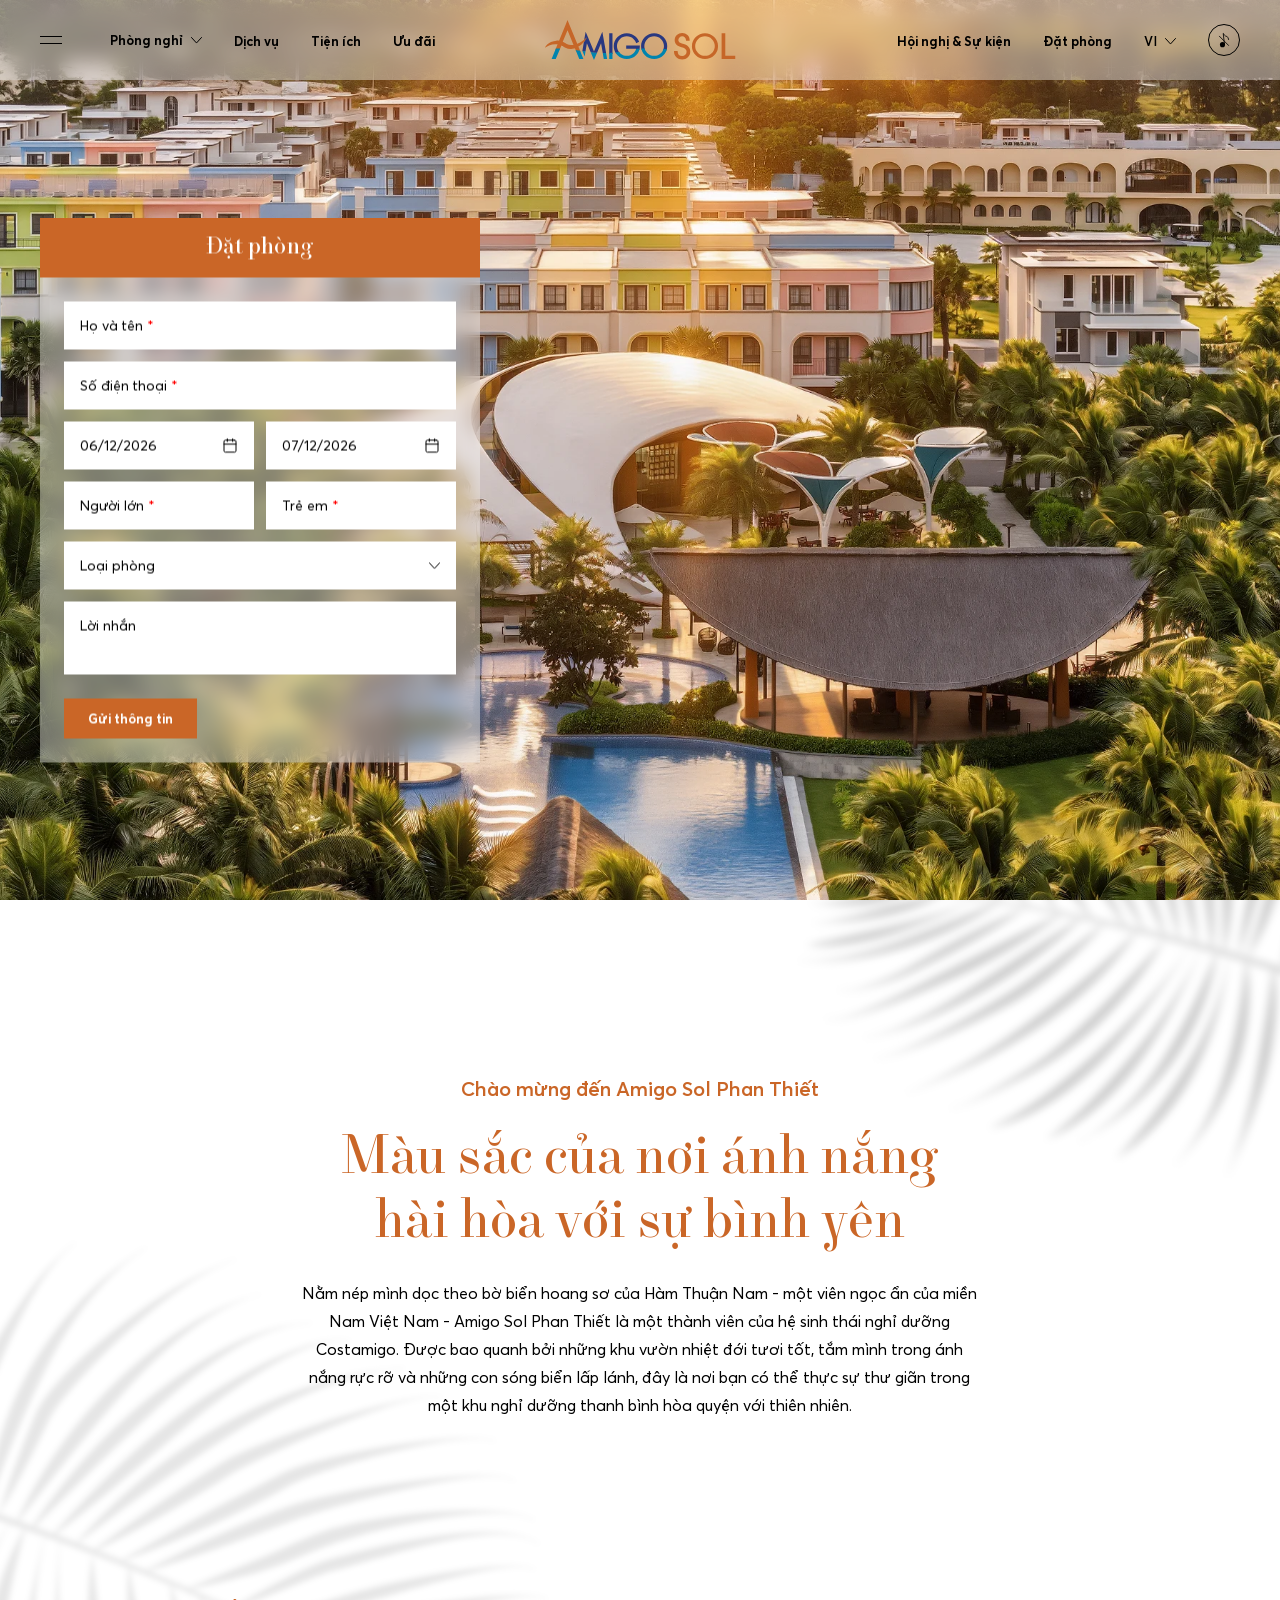
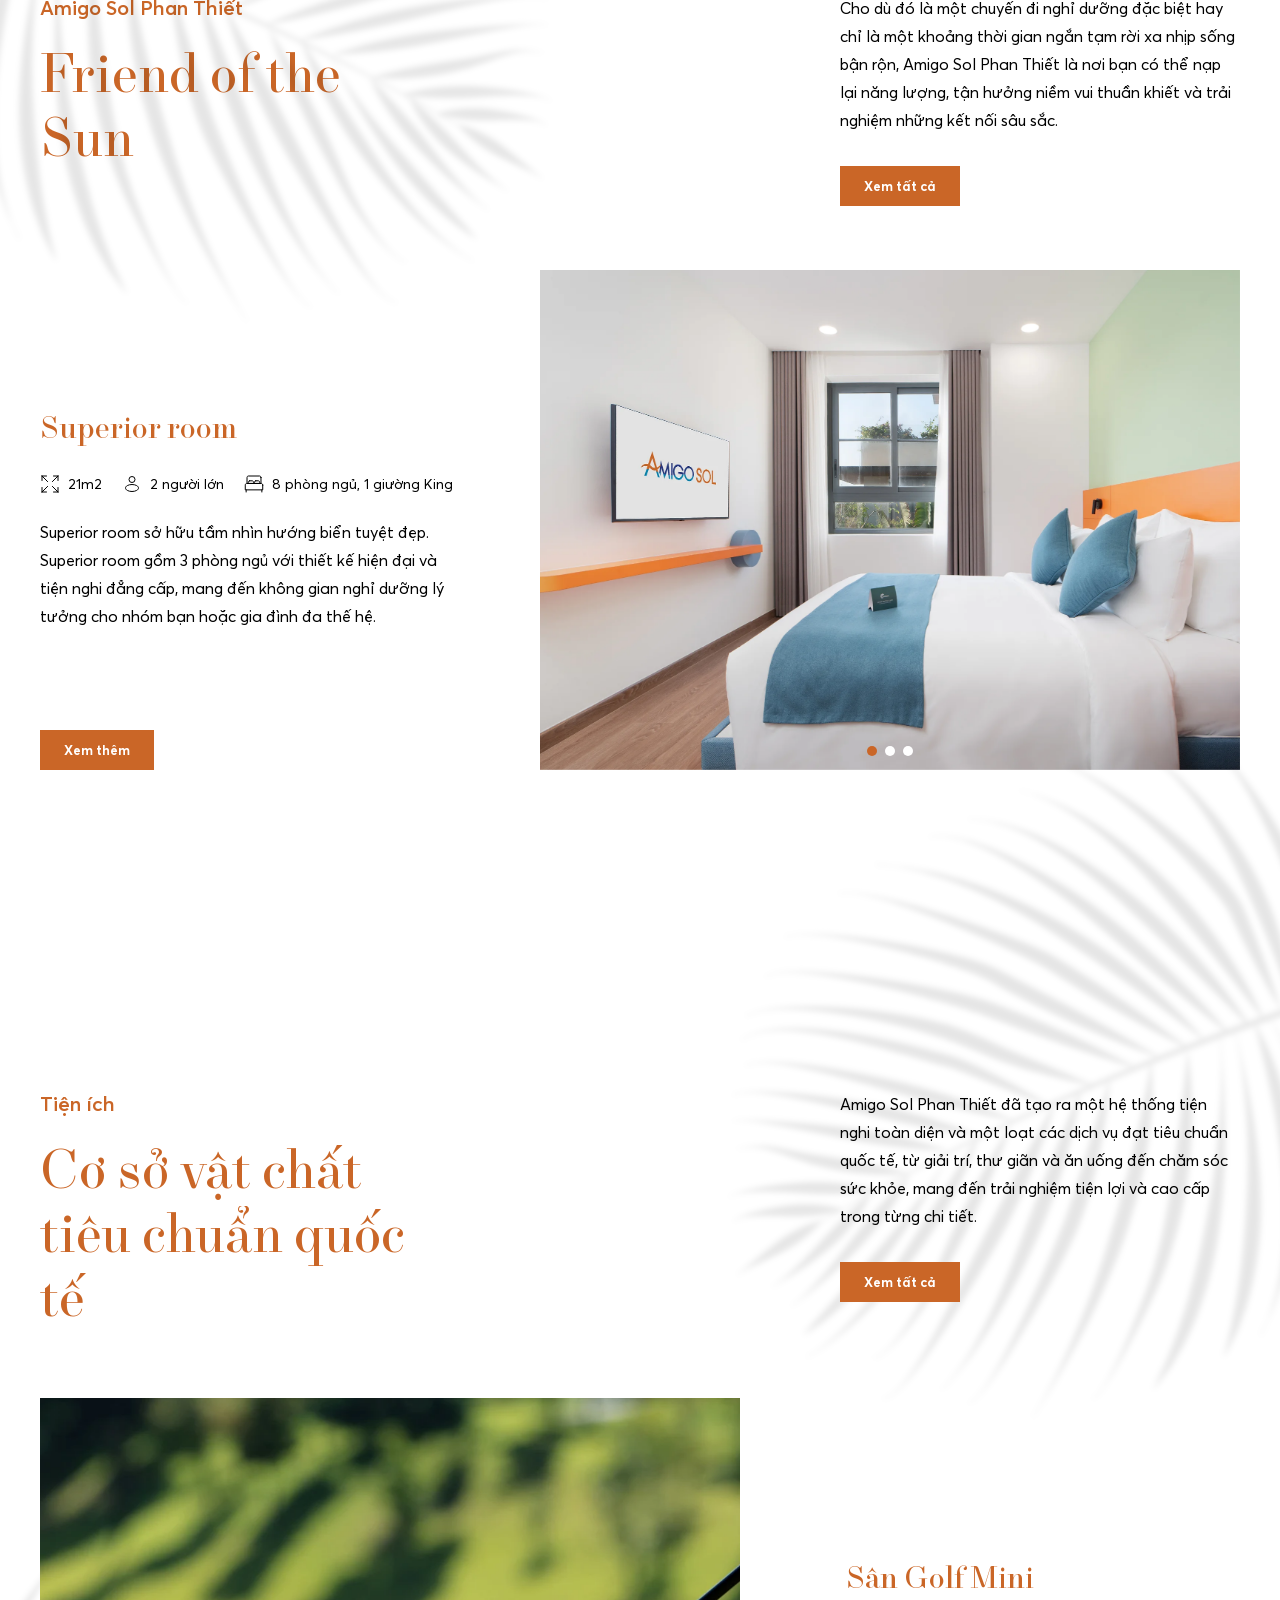
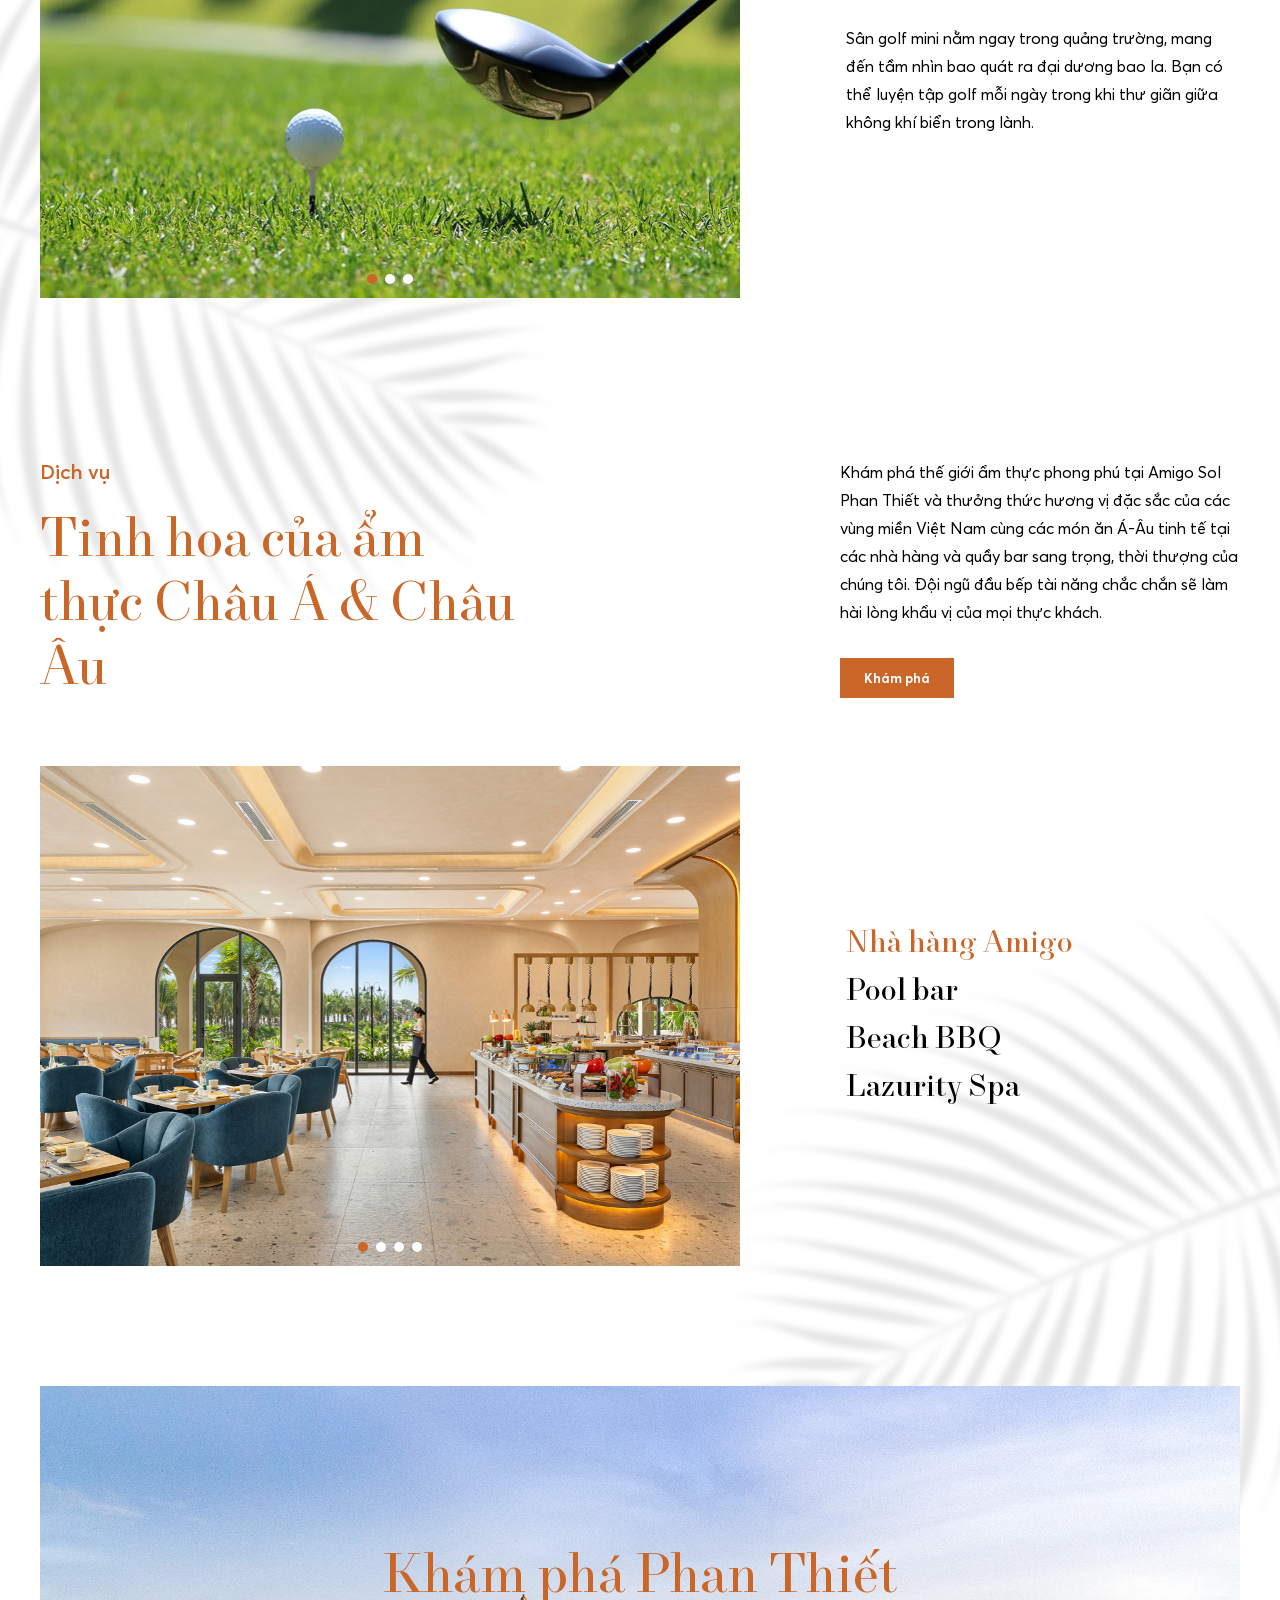
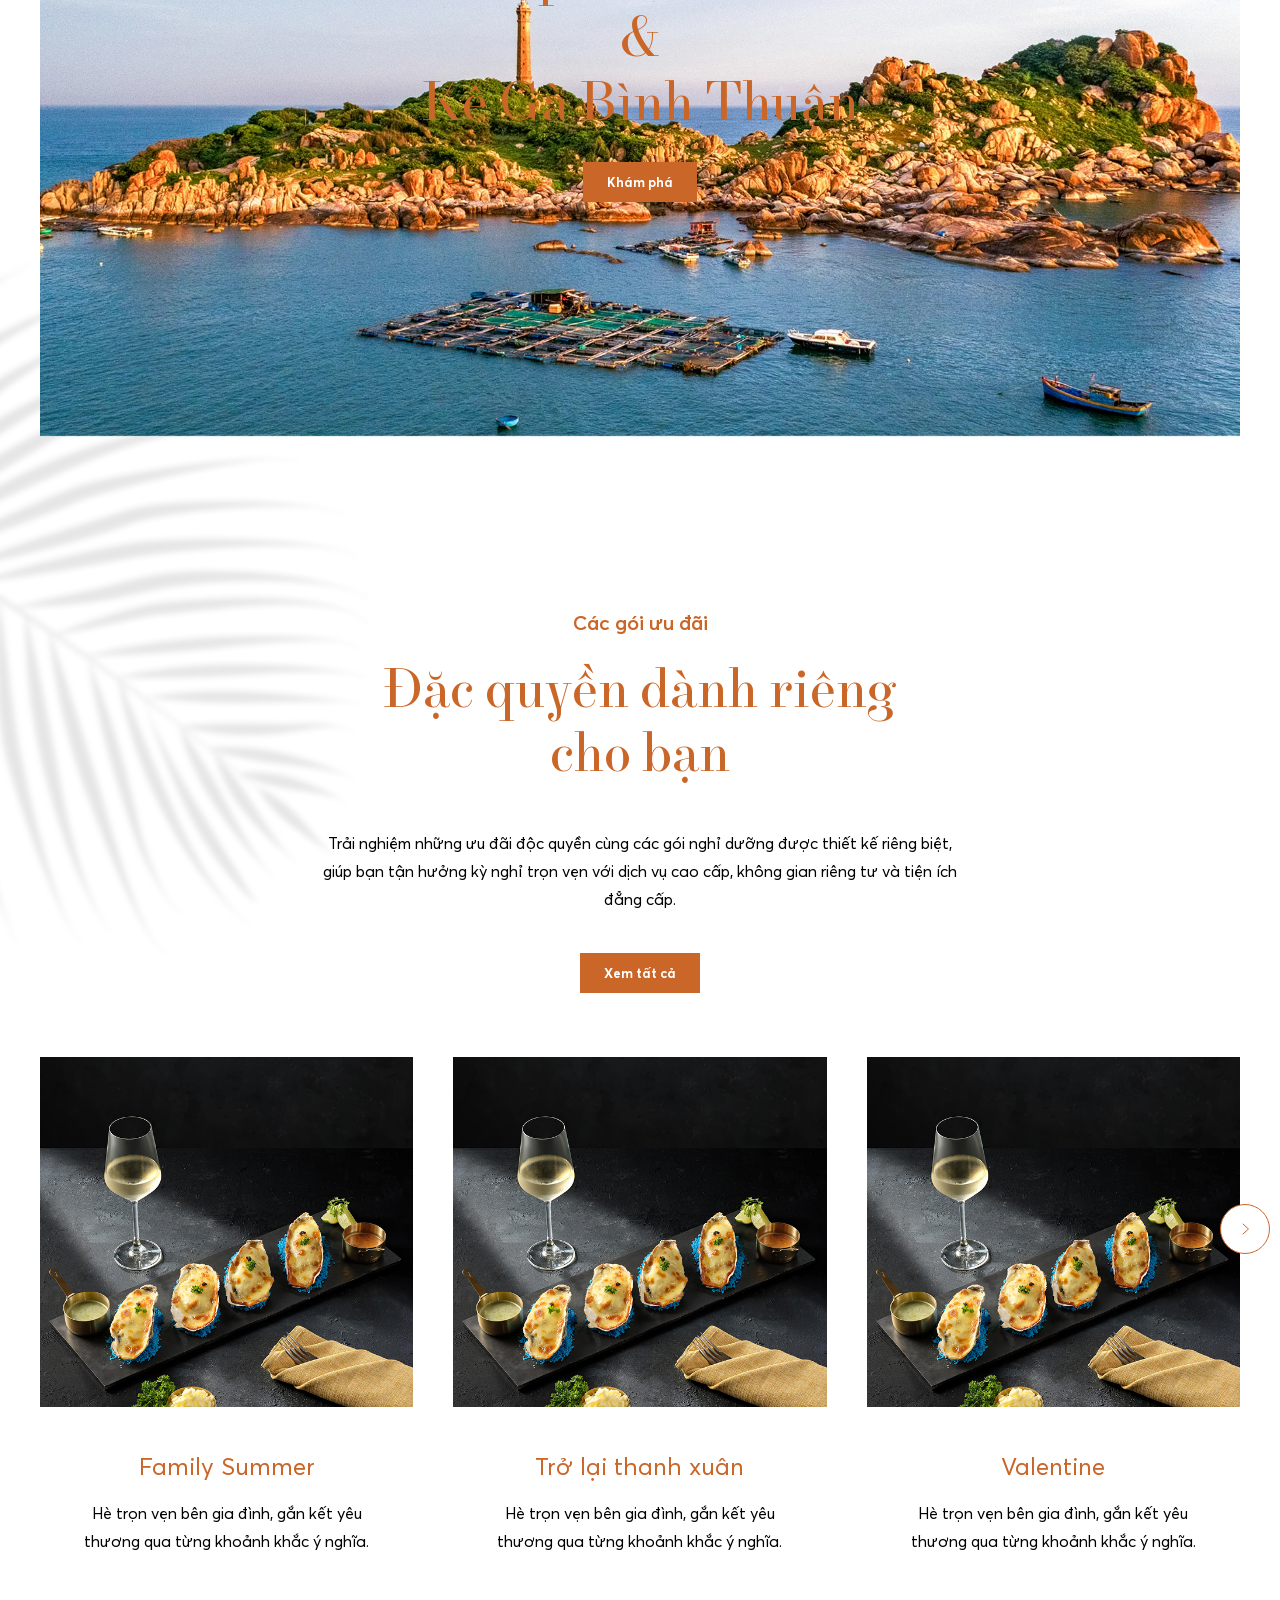
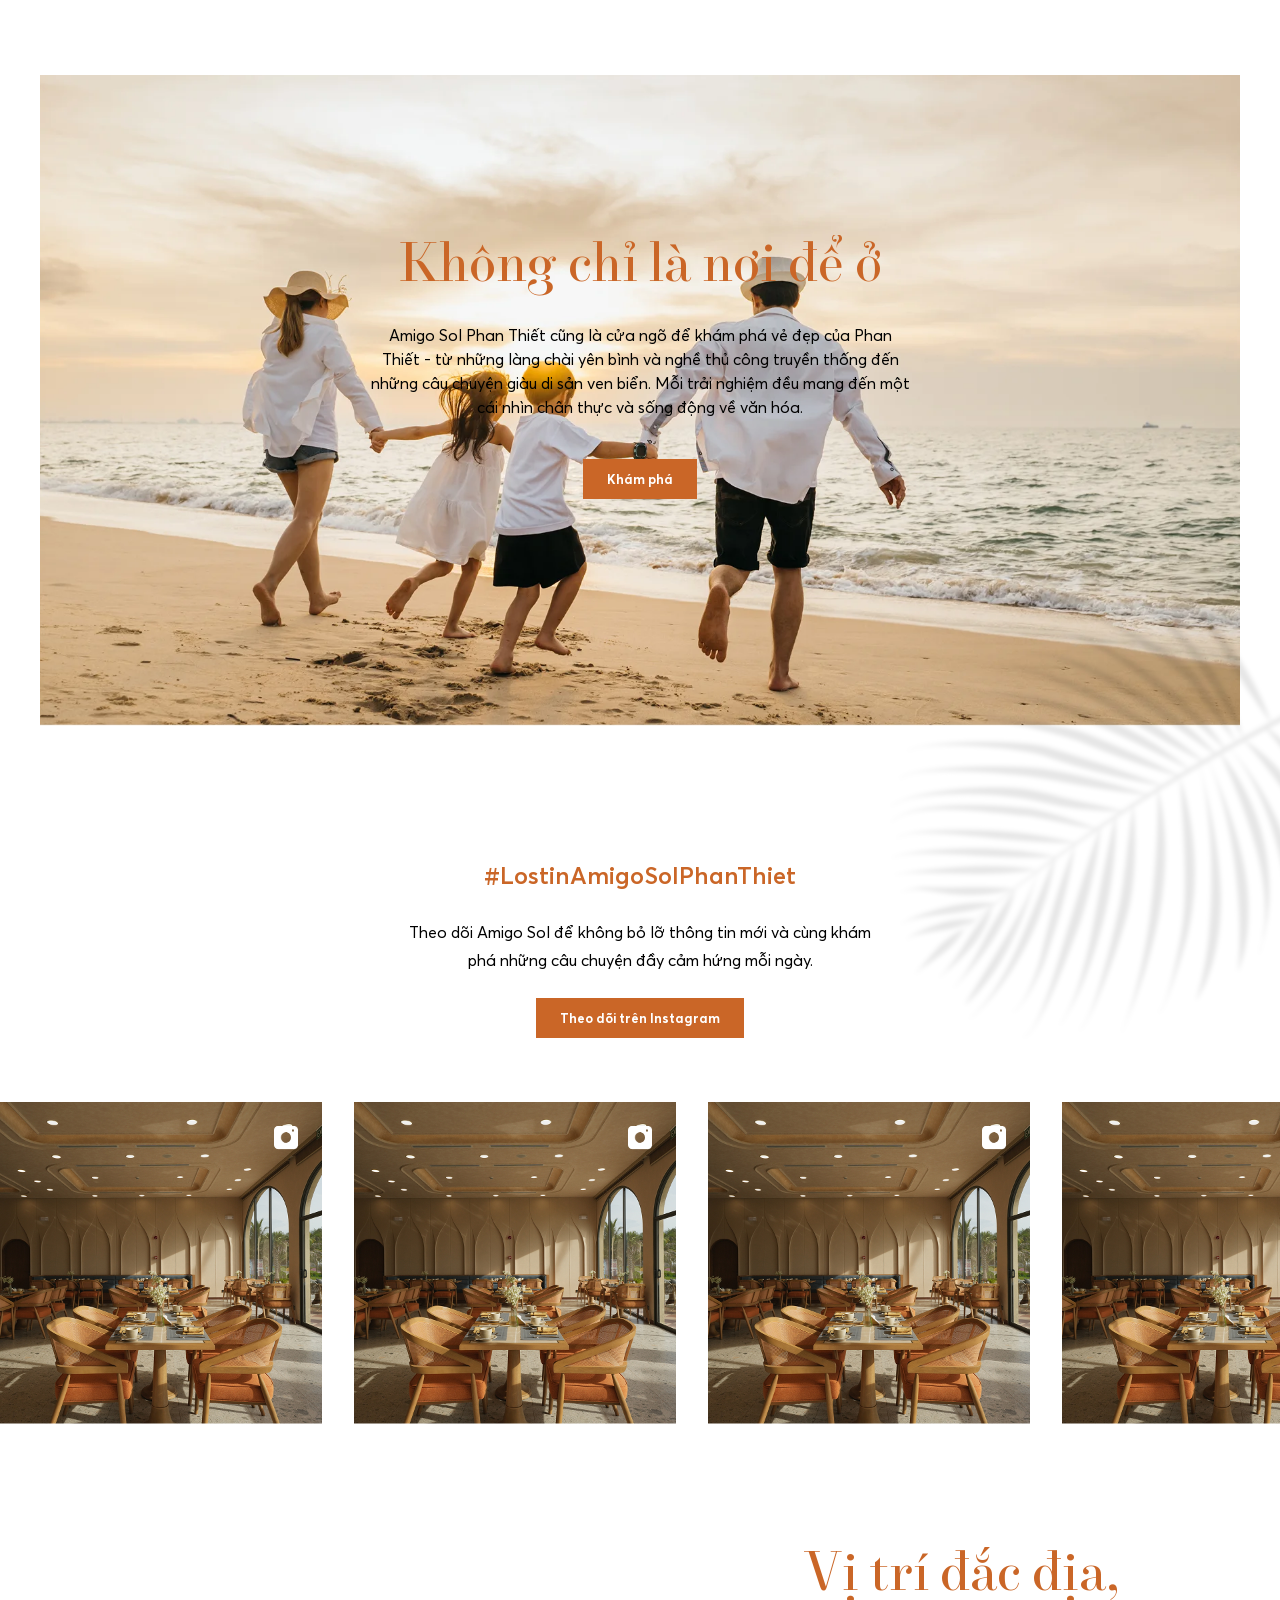
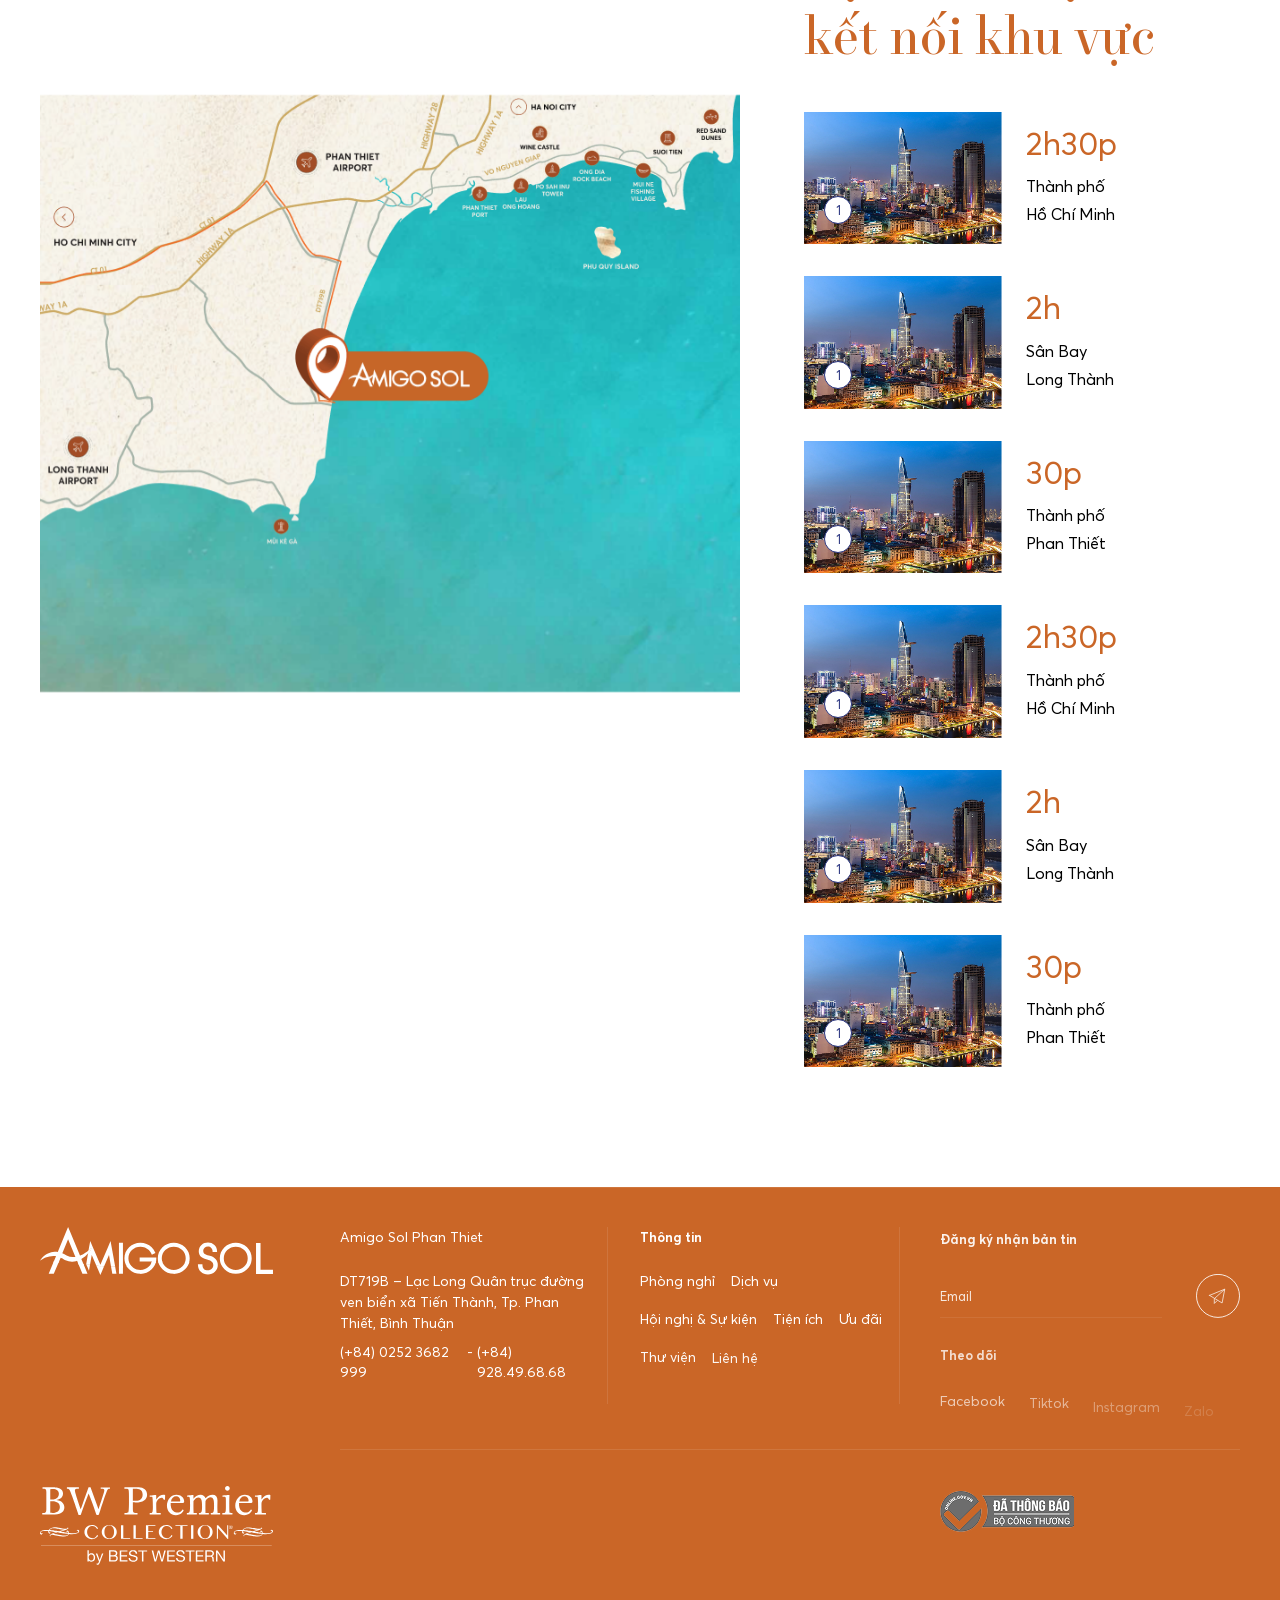
==== index.html @ 6b03edeb "update page restaurant" ====
<!doctype html>
<html lang="en">

<head>
  <meta charset="UTF-8" />
  <meta name="viewport" content="width=device-width, initial-scale=1.0" />
  <title>Home</title>
  <!-- import favicon -->
  <link rel="icon" href="./assets/images/icons/favicon.svg" type="image/x-icon" />
  <!-- meta -->
  <meta property="og:url" content="" />
  <meta property="og:type" content="website" />
  <meta property="og:title" content="" />
  <meta property="og:description" content="" />
  <meta property="og:image" content="" />
  <!-- meta -->
  <link rel="stylesheet" href="./assets/libs/bootstrap.min.css" />
  <link rel="stylesheet" href="./assets/libs/lenis.css" />
  <link rel="stylesheet" href="./assets/libs/swiper-bundle.min.css" />
  <link rel="stylesheet" href="./assets/libs/lightpick.min.css" />
  <!-- end meta -->
  <!-- link custom css page -->
  <link rel="stylesheet" href="./assets/fonts/VLNewParisHeadline/font.css" />
  <link rel="stylesheet" href="./assets/fonts/averta/font.css" />
  <link rel="stylesheet" href="./assets/main/css/style.min.css" />
  <!-- end link custom css page -->
  <!-- scrollRestoration -->
  <script>
    if ("scrollRestoration" in history) {
      history.scrollRestoration = "manual";
    }
  </script>
</head>

<body>
  <!-- layout -->
  <!-- header -->
  <script>
    fetch("./components/header.html")
      .then((response) => response.text())
      .then((data) => {
        document.getElementById("header").innerHTML = data;
        const currentPath = window.location.pathname || "/";

        const navLinks = document.querySelectorAll(".header-menu ul>li>a");
        navLinks.forEach((link) => {
          const linkPath = link.getAttribute("href");

          // Normalize paths for comparison
          let normalizedCurrentPath = currentPath;
          let normalizedLinkPath = linkPath;

          // Remove leading "./" from link path
          if (normalizedLinkPath.startsWith("./")) {
            normalizedLinkPath = normalizedLinkPath.substring(1);
          }

          // Get the last segment of the path
          const currentSegment = normalizedCurrentPath.split("/").pop() || "";
          const linkSegment = normalizedLinkPath.split("/").pop() || "";

          // Check if current path is root or ends with /
          const isRootPath =
            currentPath === "/" ||
            currentPath.endsWith("/") ||
            currentSegment === "";

          // Check if link is home/index
          const isHomeLink =
            linkPath === "/" ||
            linkPath === "./" ||
            linkPath === "./index.html" ||
            linkPath === "index.html" ||
            linkSegment === "index.html";

          // Match logic
          const isMatch =
            normalizedLinkPath === normalizedCurrentPath || // Exact match
            currentSegment === linkSegment || // Segment match
            (isRootPath && isHomeLink) || // Root path matches home link
            (currentPath.endsWith(normalizedLinkPath) &&
              normalizedLinkPath !== "/");

          if (isMatch) {
            link.classList.add("active");
          }
        });
      });
  </script>
  <header id="header" class="header"></header>
  <!-- end header -->
  <main>
    <section class="section-banner">
      <div class="container-fluid p-0">
        <div class="section-banner__container">
          <div class="section-banner__wrapper">
            <!-- <div class="video">
              <iframe title="vimeo-player"
                src="https://player.vimeo.com/video/1082441138?h=9ec1257b5f&controls=0&autoplay=1&loop=1&muted=1&playsinline=1"
                width="640" height="360" frameborder="0" allowfullscreen></iframe>
            </div> -->
            <picture>
              <img src="./assets/images/del/banner.webp" alt="" />
            </picture>
            <!-- <div class="swiper banner-slider">
              <div class="swiper-wrapper">
                <div class="swiper-slide">
                  <div class="banner-slider-img">
                    <img src="./assets/images/del/banner.webp" alt="">
                  </div>
                </div>
                <div class="swiper-slide">
                  <div class="banner-slider-img">
                    <img src="./assets/images/del/banner-2.webp" alt="">
                  </div>
                </div>
              </div>
            </div>
            <div class="swiper-pagination"></div> -->
          </div>
        </div>
      </div>
      <div class="booking-form">
        <div class="booking-form-wrapper">
          <div class="booking-form-head">
            <h3 class="h1-mobile font-heading color-white">Đặt phòng</h3>
          </div>
          <form action="" class="booking-form-main form-booking-room">
            <div class="form-row">
              <div class="input-item">
                <input type="text" placeholder=" " />
                <label for="">Họ và tên <span> *</span></label>
              </div>
            </div>
            <div class="form-row">
              <div class="input-item">
                <input type="tel" placeholder=" " />
                <label for="">Số điện thoại<span> *</span></label>
              </div>
            </div>
            <div class="form-row two-col">
              <div class="input-item">
                <input type="text" id="checkInDate" />
                <!-- <label for="">Ngày đến<span>
                    *</span></label> -->

                <div class="icon">
                  <img src="./assets/images/icons/icon-calendar.svg" alt="" />
                </div>
              </div>
              <div class="input-item">
                <input type="text" id="checkOutDate" />
                <!-- <label for="">Ngày đi<span>
                    *</span></label> -->
                <div class="icon">
                  <img src="./assets/images/icons/icon-calendar.svg" alt="" />
                </div>
              </div>
            </div>
            <div class="form-row two-col">
              <div class="input-item">
                <input type="text" placeholder=" " />
                <label for="">Người lớn<span> *</span></label>
              </div>
              <div class="input-item">
                <input type="text" placeholder=" " />
                <label for="">Trẻ em<span> *</span></label>
              </div>
            </div>
            <div class="form-row">
              <div class="dropdown-custom">
                <div class="dropdown-custom-btn">
                  <div class="value-select dropdown-custom-text color-black">
                    <span>Loại phòng</span>
                  </div>
                  <img src="./assets/images/icons/icon-arrow-down.svg" alt="" />
                </div>
                <div class="dropdown-custom-menu">
                  <div class="dropdown-custom-item language-item color-black">
                    <span>Superior room</span>
                  </div>
                  <div class="dropdown-custom-item language-item color-black">
                    <span>Deluxe Room</span>
                  </div>
                </div>
              </div>
            </div>
            <div class="form-row">
              <div class="input-item">
                <textarea placeholder=" "></textarea>
                <label for="">Lời nhắn</label>
              </div>
            </div>

            <div class="form-bottom">
              <button class="btn-general" type="submit">Gửi thông tin</button>
            </div>
          </form>
        </div>
      </div>
    </section>
    <!-- trừ banner ra -->
    <div class="background-pattern">
      <section class="intro">
        <div class="intro-wrapper">
          <div class="intro-box tl-text" data-start="50%">
            <h5 class="b0-font color-secondary text-e-sub">
              Chào mừng đến Amigo Sol Phan Thiết
            </h5>
            <h2 class="h0-font font-heading color-secondary text-e-title">
              Màu sắc của nơi ánh nắng hài hòa với sự bình yên
            </h2>
            <p class="b1-font color-black text-e-desc">
              Nằm nép mình dọc theo bờ biển hoang sơ của Hàm Thuận Nam - một
              viên ngọc ẩn của miền Nam Việt Nam - Amigo Sol Phan Thiết là một
              thành viên của hệ sinh thái nghỉ dưỡng Costamigo. Được bao quanh
              bởi những khu vườn nhiệt đới tươi tốt, tắm mình trong ánh nắng
              rực rỡ và những con sóng biển lấp lánh, đây là nơi bạn có thể
              thực sự thư giãn trong một khu nghỉ dưỡng thanh bình hòa quyện
              với thiên nhiên.
            </p>
          </div>
        </div>
        <div class="intro-artwork top-right e-leaf">
          <img src="./assets/images/icons/leaf-right.png" alt="" />
        </div>
        <div class="intro-artwork left-bottom e-leaf big-leaf">
          <img src="./assets/images/icons/leaf-left.png" alt="" />
        </div>
      </section>
      <section class="amigo-content">
        <div class="amigo-content-top tl-text">
          <div class="content-left">
            <div class="tag b0-font color-secondary text-e-sub">
              Amigo Sol Phan Thiết
            </div>
            <h3 class="h0-font color-secondary font-heading text-e-title">
              Friend of the Sun
            </h3>
          </div>
          <div class="content-right">
            <div class="description b1-font color-black text-e-desc">
              Cho dù đó là một chuyến đi nghỉ dưỡng đặc biệt hay chỉ là một
              khoảng thời gian ngắn tạm rời xa nhịp sống bận rộn, Amigo Sol
              Phan Thiết là nơi bạn có thể nạp lại năng lượng, tận hưởng niềm
              vui thuần khiết và trải nghiệm những kết nối sâu sắc.
            </div>
            <a href="" class="btn-general text-e-btn">Xem tất cả</a>
          </div>
        </div>
        <div class="amigo-content-bottom container-fluid p-0">
          <div class="slider-amigo-wrapper row g-0">
            <div class="col-lg-5">
              <div class="slider-amigo-content-box d-flex align-items-end h-100">
                <div class="slider-amigo-content-import"></div>
              </div>
              <!-- Nơi inject tag + title có animation -->
            </div>
            <div class="col-lg-7">
              <!-- Image slider (master) -->
              <div class="slider-amigo-image position-relative">
                <div class="swiper-wrapper">
                  <div class="swiper-slide">
                    <div class="amigo-image">
                      <img src="./assets/images/del/room-1.webp" />
                    </div>
                    <!-- Data source cho content import -->
                    <div class="amigo-slide-content" hidden>
                      <div class="amigo-name">Superior room</div>
                      <ul class="amigo-usb">
                        <li>
                          <div class="amigo-usb-item">
                            <div class="icon">
                              <img src="./assets/images/icons/icon-acreage.svg" alt="" />
                            </div>
                            <div class="usb-name">21m2</div>
                          </div>
                        </li>
                        <li>
                          <div class="amigo-usb-item">
                            <div class="icon">
                              <img src="./assets/images/icons/icon-people.svg" alt="" />
                            </div>
                            <div class="usb-name">2 người lớn</div>
                          </div>
                        </li>
                        <li>
                          <div class="amigo-usb-item">
                            <div class="icon">
                              <img src="./assets/images/icons/icon-bed.svg" alt="" />
                            </div>
                            <div class="usb-name">
                              8 phòng ngủ, 1 giường King
                            </div>
                          </div>
                        </li>
                      </ul>
                      <div class="amigo-description">
                        Superior room sở hữu tầm nhìn hướng biển tuyệt đẹp.
                        Superior room gồm 3 phòng ngủ với thiết kế hiện đại và
                        tiện nghi đẳng cấp, mang đến không gian nghỉ dưỡng lý
                        tưởng cho nhóm bạn hoặc gia đình đa thế hệ.
                      </div>
                      <div class="amigo-button"><a href="#">Xem thêm</a></div>
                    </div>
                  </div>
                  <div class="swiper-slide">
                    <div class="amigo-image">
                      <img src="./assets/images/del/room-2.webp" />
                    </div>
                    <div class="amigo-slide-content" hidden>
                      <div class="amigo-name">Deluxe Room</div>
                      <ul class="amigo-usb">
                        <li>
                          <div class="amigo-usb-item">
                            <div class="icon">
                              <img src="./assets/images/icons/icon-acreage.svg" alt="" />
                            </div>
                            <div class="usb-name">21m2</div>
                          </div>
                        </li>
                        <li>
                          <div class="amigo-usb-item">
                            <div class="icon">
                              <img src="./assets/images/icons/icon-people.svg" alt="" />
                            </div>
                            <div class="usb-name">2 người lớn</div>
                          </div>
                        </li>
                        <li>
                          <div class="amigo-usb-item">
                            <div class="icon">
                              <img src="./assets/images/icons/icon-bed.svg" alt="" />
                            </div>
                            <div class="usb-name">8 phòng ngủ</div>
                          </div>
                        </li>
                      </ul>
                      <div class="amigo-description">
                        Thiết kế tinh tế, tiện nghi hiện đại, hồ bơi riêng và
                        không gian sống chan hòa thiên nhiên – hoàn hảo cho kỳ
                        nghỉ dưỡng đẳng cấp bên gia đình hoặc bạn bè.
                      </div>
                      <div class="amigo-button"><a href="#">Xem thêm</a></div>
                    </div>
                  </div>
                  <div class="swiper-slide">
                    <div class="amigo-image">
                      <img src="./assets/images/del/room-3.webp" />
                    </div>
                    <div class="amigo-slide-content" hidden>
                      <div class="amigo-name">Deluxe Azure</div>
                      <ul class="amigo-usb">
                        <li>
                          <div class="amigo-usb-item">
                            <div class="icon">
                              <img src="./assets/images/icons/icon-acreage.svg" alt="" />
                            </div>
                            <div class="usb-name">21m2</div>
                          </div>
                        </li>
                        <li>
                          <div class="amigo-usb-item">
                            <div class="icon">
                              <img src="./assets/images/icons/icon-people.svg" alt="" />
                            </div>
                            <div class="usb-name">2 người lớn</div>
                          </div>
                        </li>
                        <li>
                          <div class="amigo-usb-item">
                            <div class="icon">
                              <img src="./assets/images/icons/icon-bed.svg" alt="" />
                            </div>
                            <div class="usb-name">
                              8 phòng ngủ, 1 giường King
                            </div>
                          </div>
                        </li>
                      </ul>
                      <div class="amigo-description">
                        Thiết kế rộng rãi, 3 phòng ngủ tiện nghi cùng ánh sáng
                        tự nhiên ngập tràn, mang đến trải nghiệm nghỉ dưỡng
                        vừa ấm cúng, vừa đậm chất nghỉ dưỡng đẳng cấp.
                      </div>
                      <div class="amigo-button"><a href="#">Xem thêm</a></div>
                    </div>
                  </div>
                </div>
                <div class="swiper-pagination"></div>
              </div>

              <!-- Content slider sync (slave - optional) -->
            </div>
          </div>
        </div>
      </section>
      <div class="spacing-16x"></div>

      <div class="spacing-16x"></div>
      <section class="amigo-content">
        <div class="amigo-content-top tl-text">
          <div class="content-left">
            <div class="tag b0-font color-secondary text-e-sub">Tiện ích</div>
            <h3 class="h0-font color-secondary font-heading text-e-title">
              Cơ sở vật chất tiêu chuẩn quốc tế
            </h3>
          </div>
          <div class="content-right">
            <div class="description b1-font color-black text-e-desc">
              Amigo Sol Phan Thiết đã tạo ra một hệ thống tiện nghi toàn diện
              và một loạt các dịch vụ đạt tiêu chuẩn quốc tế, từ giải trí, thư
              giãn và ăn uống đến chăm sóc sức khỏe, mang đến trải nghiệm tiện
              lợi và cao cấp trong từng chi tiết.
            </div>
            <a href="" class="btn-general text-e-btn">Xem tất cả</a>
          </div>
        </div>
        <div class="amigo-content-bottom container-fluid p-0">
          <!-- class flex-row-reverse -->
          <div class="slider-amigo-wrapper row g-0 flex-row-reverse">
            <div class="col-lg-5">
              <!-- center -->
              <div class="slider-amigo-content-box d-flex align-items-center h-100">
                <div class="slider-amigo-content-import"></div>
              </div>
              <!-- Nơi inject tag + title có animation -->
            </div>
            <div class="col-lg-7">
              <!-- Image slider (master) -->
              <div class="slider-amigo-image position-relative">
                <div class="swiper-wrapper">
                  <div class="swiper-slide">
                    <div class="amigo-image">
                      <img src="./assets/images/del/fac-1.webp" />
                    </div>
                    <!-- Data source cho content import -->
                    <div class="amigo-slide-content" hidden>
                      <div class="amigo-name">Sân Golf Mini</div>
                      <div class="amigo-description">
                        Sân golf mini nằm ngay trong quảng trường, mang đến
                        tầm nhìn bao quát ra đại dương bao la. Bạn có thể
                        luyện tập golf mỗi ngày trong khi thư giãn giữa không
                        khí biển trong lành.
                      </div>
                    </div>
                  </div>
                  <div class="swiper-slide">
                    <div class="amigo-image">
                      <img src="./assets/images/del/fac-2.webp" />
                    </div>
                    <div class="amigo-slide-content" hidden>
                      <div class="amigo-name">Khu vườn Địa Trung Hải</div>
                      <div class="amigo-description">
                        Nằm giữa khung cảnh xanh mát dịu dàng, khu vườn Địa
                        Trung Hải là một chốn nghỉ dưỡng đầy chất thơ, nơi bạn
                        có thể gạt bỏ mọi lo âu và tận hưởng bữa trà chiều tao
                        nhã cùng những người thân yêu.
                      </div>
                    </div>
                  </div>
                  <div class="swiper-slide">
                    <div class="amigo-image">
                      <img src="./assets/images/del/fac-3.webp" />
                    </div>
                    <div class="amigo-slide-content" hidden>
                      <div class="amigo-name">
                        Hồ bơi hướng biển tuyệt đẹp
                      </div>
                      <div class="amigo-description">
                        Nằm ngay trung tâm khu nghỉ dưỡng, nơi đường chân
                        trời, biển cả và làn nước xanh thẳm hòa quyện làm một.
                        Bạn có thể đắm mình trong làn nước mát, tận hưởng
                        những giây phút thư giãn và bị mê hoặc bởi khung cảnh
                        đại dương đẹp như tranh vẽ.
                      </div>
                    </div>
                  </div>
                </div>
                <div class="swiper-pagination"></div>
              </div>

              <!-- Content slider sync (slave - optional) -->
            </div>
          </div>
        </div>
        <div class="amigo-artwork top-right e-leaf">
          <img src="./assets/images/icons/leaf-left.png" alt="" />
        </div>
        <div class="amigo-artwork left-bottom e-leaf">
          <img src="./assets/images/icons/leaf-left.png" alt="" />
        </div>
      </section>
      <div class="spacing-16x"></div>

      <!-- add class service-section -->
      <section class="amigo-content service-section">
        <div class="amigo-content-top tl-text">
          <div class="content-left">
            <div class="tag b0-font color-secondary text-e-sub">Dịch vụ</div>
            <h3 class="h0-font color-secondary font-heading text-e-title">
              Tinh hoa của ẩm thực Châu Á & Châu Âu
            </h3>
          </div>
          <div class="content-right">
            <div class="description b1-font color-black text-e-desc">
              Khám phá thế giới ẩm thực phong phú tại Amigo Sol Phan Thiết và
              thưởng thức hương vị đặc sắc của các vùng miền Việt Nam cùng các
              món ăn Á-Âu tinh tế tại các nhà hàng và quầy bar sang trọng,
              thời thượng của chúng tôi. Đội ngũ đầu bếp tài năng chắc chắn sẽ
              làm hài lòng khẩu vị của mọi thực khách.
            </div>
            <a href="" class="btn-general text-e-btn">Khám phá</a>
          </div>
        </div>
        <div class="amigo-content-bottom container-fluid p-0">
          <div class="row g-0">
            <div class="col-lg-7">
              <div class="swiper swiper-serivce">
                <div class="swiper-wrapper">
                  <div class="swiper-slide">
                    <div class="service-image">
                      <img src="./assets/images/del/service-4.jpg" alt="" />
                    </div>
                  </div>
                  <div class="swiper-slide">
                    <div class="service-image">
                      <img src="./assets/images/del/service-3.jpg" alt="" />
                    </div>
                  </div>
                  <div class="swiper-slide">
                    <div class="service-image">
                      <img src="./assets/images/del/service-2.jpg" alt="" />
                    </div>
                  </div>
                  <div class="swiper-slide">
                    <div class="service-image">
                      <img src="./assets/images/del/service-1.jpg" alt="" />
                    </div>
                  </div>
                </div>
                <div class="swiper-pagination"></div>
              </div>
            </div>
            <div class="col-lg-5">
              <div class="amigo-service-wrapper d-flex align-items-center h-100">
                <div class="amigo-service-titles">
                  <a href="" class="item-title h1-mobile color-black font-heading">Nhà hàng Amigo</a>
                  <a href="" class="item-title h1-mobile color-black font-heading">Pool bar</a>
                  <a href="" class="item-title h1-mobile color-black font-heading">Beach BBQ</a>
                  <a href="" class="item-title h1-mobile color-black font-heading">Lazurity Spa</a>
                </div>
              </div>
            </div>
          </div>
        </div>
        <div class="amigo-artwork bottom-right e-leaf">
          <img src="./assets/images/icons/leaf-left.png" alt="" />
        </div>
      </section>
      <div class="spacing-120"></div>
      <section class="image-with-text parallax">
        <div class="container-fluild">
          <div class="section-wrapper">
            <img src="./assets/images/del/img-w-text-1.webp" alt="Image Reveal" class="main-image" />
            <div class="content">
              <div class="content-box tl-text">
                <h1 class="h0-font color-secondary font-heading text-e-title">
                  Khám phá Phan Thiết & <br />Kê Gà Bình Thuận
                </h1>

                <div class="d-flex justify-content-center text-e-btn">
                  <a href="" class="btn-general">Khám phá</a>
                </div>
              </div>
            </div>
          </div>
        </div>
      </section>
      <div class="spacing-120"></div>
      <section class="section-offer">
        <div class="container-fluid p-0">
          <div class="row g-0">
            <div class="col-lg-6 offset-lg-3">
              <div class="section-offer__top tl-text">
                <p class="section-offer__top--tag font-body color-secondary b0-font text-e-sub">
                  Các gói ưu đãi
                </p>
                <h2 class="section-offer__top--title font-heading color-secondary h0-font text-e-title">
                  Đặc quyền dành riêng <br />
                  cho bạn
                </h2>
                <div class="section-offer__top--desc b1-font color-black text-e-desc">
                  Trải nghiệm những ưu đãi độc quyền cùng các gói nghỉ dưỡng
                  được thiết kế riêng biệt, giúp bạn tận hưởng kỳ nghỉ trọn
                  vẹn với dịch vụ cao cấp, không gian riêng tư và tiện ích
                  đẳng cấp.
                </div>
                <div class="d-flex justify-content-center text-e-btn">
                  <a href="./offer.html" class="btn-general">Xem tất cả</a>
                </div>
              </div>
            </div>
          </div>
          <div class="row g-0">
            <div class="section-offer__slider">
              <div class="swiper swiper-offer">
                <div class="swiper-wrapper">
                  <div class="swiper-slide" data-cursor-text="Chi tiết">
                    <div class="section-offer__item">
                      <a href="./offer-detail.html"
                        class="section-offer__img d-block animation-image">
                        <img src="./assets/images/del/offer-1.jpg" alt="" />
                      </a>
                      <div class="section-offer__content">
                        <a href="./offer-detail.html" class="section-offer__content--title h2-font color-secondary">
                          Family Summer
                        </a>
                        <div class="section-offer__content--desc b1-font color-black">
                          Hè trọn vẹn bên gia đình, gắn kết yêu thương qua
                          từng khoảnh khắc ý nghĩa.
                        </div>
                      </div>
                    </div>
                  </div>
                  <div class="swiper-slide" data-cursor-text="Chi tiết">
                    <div class="section-offer__item">
                      <a href="./offer-detail.html"
                        class="section-offer__img d-block animation-image">
                        <img src="./assets/images/del/offer-1.jpg" alt="" />
                      </a>
                      <div class="section-offer__content">
                        <a href="./offer-detail.html" class="section-offer__content--title h2-font color-secondary">
                          Trở lại thanh xuân
                        </a>
                        <div class="section-offer__content--desc b1-font color-black">
                          Hè trọn vẹn bên gia đình, gắn kết yêu thương qua
                          từng khoảnh khắc ý nghĩa.
                        </div>
                      </div>
                    </div>
                  </div>
                  <div class="swiper-slide" data-cursor-text="Chi tiết">
                    <div class="section-offer__item">
                      <a href="./offer-detail.html"
                        class="section-offer__img d-block animation-image">
                        <img src="./assets/images/del/offer-1.jpg" alt="" />
                      </a>
                      <div class="section-offer__content">
                        <a href="./offer-detail.html" class="section-offer__content--title h2-font color-secondary">
                          Valentine
                        </a>
                        <div class="section-offer__content--desc b1-font color-black">
                          Hè trọn vẹn bên gia đình, gắn kết yêu thương qua
                          từng khoảnh khắc ý nghĩa.
                        </div>
                      </div>
                    </div>
                  </div>
                  <div class="swiper-slide" data-cursor-text="Chi tiết">
                    <div class="section-offer__item">
                      <a href="./offer-detail.html" class="section-offer__img d-block">
                        <img src="./assets/images/del/offer-1.jpg" alt="" />
                      </a>
                      <div class="section-offer__content">
                        <a href="./offer-detail.html" class="section-offer__content--title h2-font color-secondary">
                          Trải nghiệm villa
                        </a>
                        <div class="section-offer__content--desc b1-font color-black">
                          Hè trọn vẹn bên gia đình, gắn kết yêu thương qua
                          từng khoảnh khắc ý nghĩa.
                        </div>
                      </div>
                    </div>
                  </div>
                </div>
              </div>
              <div class="swiper-navigation-wrapper">
                <div class="swiper-button-next swiper-btn-offer">
                  <svg width="7" height="12" viewBox="0 0 7 12" fill="none" xmlns="http://www.w3.org/2000/svg">
                    <path d="M1 11L6.41861 6.07399C6.46225 6.03432 6.46225 5.96568 6.41861 5.92601L1 1" stroke="#232C6A"
                      stroke-linecap="round" />
                  </svg>
                </div>
                <div class="swiper-button-prev swiper-btn-offer">
                  <svg width="7" height="12" viewBox="0 0 7 12" fill="none" xmlns="http://www.w3.org/2000/svg">
                    <path d="M1 11L6.41861 6.07399C6.46225 6.03432 6.46225 5.96568 6.41861 5.92601L1 1" stroke="#232C6A"
                      stroke-linecap="round" />
                  </svg>
                </div>
              </div>
              <div class="swiper-pagination"></div>
            </div>
          </div>
        </div>
        <div class="amigo-artwork top-left e-leaf">
          <img src="./assets/images/icons/leaf-left-long.png" alt="" />
        </div>
      </section>
      <div class="spacing-120"></div>
      <!-- Thêm class parrallax để có padding 2 bên -->
      <section class="image-with-text reverse-mask parallax">
        <div class="container-fluild">
          <div class="section-wrapper">
            <img src="./assets/images/del/img-w-text-2.webp" alt="Image Reveal" class="main-image" />
            <div class="content">
              <div class="content-box tl-text">
                <h1 class="h0-font color-secondary font-heading text-e-title">
                  Không chỉ là nơi để ở
                </h1>
                <div class="desc h5-font color-black text-e-desc">
                  Amigo Sol Phan Thiết cũng là cửa ngõ để khám phá vẻ đẹp của
                  Phan Thiết - từ những làng chài yên bình và nghề thủ công
                  truyền thống đến những câu chuyện giàu di sản ven biển. Mỗi
                  trải nghiệm đều mang đến một cái nhìn chân thực và sống động
                  về văn hóa.
                </div>
                <div class="d-flex justify-content-center text-e-btn">
                  <a href="" class="btn-general">Khám phá</a>
                </div>
              </div>
            </div>
          </div>
        </div>
        <div class="amigo-artwork bottom-right e-leaf">
          <img src="./assets/images/icons/leaf-right-short.png" alt="" />
        </div>
      </section>
      <section class="section-contact">
        <div class="container-fluid p-0">
          <div class="section-contact__top">
            <div class="row g-0">
              <div class="col-lg-6 offset-lg-3">
                <div class="section-contact__top--item tl-text">
                  <h4 class="section-contact__top--title h5-font color-secondary text-e-sub">
                    #LostinAmigoSolPhanThiet
                  </h4>
                  <div class="section-contact__top--desc b1-font color-black text-e-desc">
                    Theo dõi Amigo Sol để không bỏ lỡ thông tin mới và cùng
                    khám phá những câu chuyện đầy cảm hứng mỗi ngày.
                  </div>
                  <div class="btn-wrapper mx-auto text-e-btn">
                    <a href="#" class="btn-general">Theo dõi trên Instagram</a>
                  </div>
                </div>
              </div>
            </div>
          </div>
          <div class="section-contact__slider">
            <div class="slider-contact">
              <div class="slider-wrapper">
                <div class="slider-item">
                  <div class="slider-img animation-image-clip">
                    <img src="./assets/images/del/insta-1.jpg" alt="" />
                  </div>
                  <a href="" class="slider-link" target="_blank">
                    <img src="./assets/images/icons/ic-ins.svg" alt="" />
                  </a>
                </div>
                <div class="slider-item">
                  <div class="slider-img animation-image-clip">
                    <img src="./assets/images/del/insta-1.jpg" alt="" />
                  </div>
                  <a href="" class="slider-link" target="_blank">
                    <img src="./assets/images/icons/ic-ins.svg" alt="" />
                  </a>
                </div>
                <div class="slider-item">
                  <div class="slider-img animation-image-clip">
                    <img src="./assets/images/del/insta-1.jpg" alt="" />
                  </div>
                  <a href="" class="slider-link" target="_blank">
                    <img src="./assets/images/icons/ic-ins.svg" alt="" />
                  </a>
                </div>
                <div class="slider-item">
                  <div class="slider-img animation-image-clip">
                    <img src="./assets/images/del/insta-1.jpg" alt="" />
                  </div>
                  <a href="" class="slider-link" target="_blank">
                    <img src="./assets/images/icons/ic-ins.svg" alt="" />
                  </a>
                </div>
                <div class="slider-item">
                  <div class="slider-img animation-image-clip">
                    <img src="./assets/images/del/insta-1.jpg" alt="" />
                  </div>
                  <a href="" class="slider-link" target="_blank">
                    <img src="./assets/images/icons/ic-ins.svg" alt="" />
                  </a>
                </div>
              </div>
              <div class="slider-wrapper">
                <div class="slider-item">
                  <div class="slider-img animation-image-clip">
                    <img src="./assets/images/del/insta-1.jpg" alt="" />
                  </div>
                  <a href="" class="slider-link" target="_blank">
                    <img src="./assets/images/icons/ic-ins.svg" alt="" />
                  </a>
                </div>
                <div class="slider-item">
                  <div class="slider-img animation-image-clip">
                    <img src="./assets/images/del/insta-1.jpg" alt="" />
                  </div>
                  <a href="" class="slider-link" target="_blank">
                    <img src="./assets/images/icons/ic-ins.svg" alt="" />
                  </a>
                </div>
                <div class="slider-item">
                  <div class="slider-img animation-image-clip">
                    <img src="./assets/images/del/insta-1.jpg" alt="" />
                  </div>
                  <a href="" class="slider-link" target="_blank">
                    <img src="./assets/images/icons/ic-ins.svg" alt="" />
                  </a>
                </div>
                <div class="slider-item">
                  <div class="slider-img animation-image-clip">
                    <img src="./assets/images/del/insta-1.jpg" alt="" />
                  </div>
                  <a href="" class="slider-link" target="_blank">
                    <img src="./assets/images/icons/ic-ins.svg" alt="" />
                  </a>
                </div>
                <div class="slider-item">
                  <div class="slider-img animation-image-clip">
                    <img src="./assets/images/del/insta-1.jpg" alt="" />
                  </div>
                  <a href="" class="slider-link" target="_blank">
                    <img src="./assets/images/icons/ic-ins.svg" alt="" />
                  </a>
                </div>
              </div>
            </div>
          </div>
        </div>

      </section>
      <div class="spacing-120"></div>
      <section class="section-map">
        <div class="container-fluid p-0">
          <div class="row g-0">
            <div class="col-lg-7">
              <div class="section-map__img">
                <div class="section-map__map">
                  <img src="./assets/images/del/map-desktop.png" alt="" />
                </div>
                <a href="" target="_blank" class="map-link d-none">
                  <svg width="109" height="20" viewBox="0 0 109 20" fill="none" xmlns="http://www.w3.org/2000/svg">
                    <path fill-rule="evenodd" clip-rule="evenodd"
                      d="M54.9852 10.3694L59.4352 8.51442C59.188 7.88892 58.4571 7.45754 57.5864 7.45754C56.4739 7.45214 54.9315 8.43893 54.9852 10.3694ZM60.2091 12.165L61.9074 13.2974C61.3592 14.1116 60.0425 15.5136 57.7584 15.5136C54.9315 15.5136 52.8892 13.319 52.8892 10.5204C52.8892 7.54921 54.9476 5.5271 57.5166 5.5271C60.1016 5.5271 61.3646 7.58695 61.7784 8.70315L62.0042 9.26934L55.3507 12.0302C55.8612 13.0332 56.6513 13.5454 57.7638 13.5454C58.8709 13.5454 59.6448 12.9954 60.2091 12.165ZM49.4227 15.2116H51.6101V0.533837H49.4227V15.2116ZM45.8542 10.5365C45.8542 8.77865 44.6825 7.48989 43.1938 7.48989C41.689 7.48989 40.4207 8.77865 40.4207 10.5365C40.4207 12.2782 41.6836 13.5454 43.1938 13.5454C44.6879 13.5454 45.8542 12.2782 45.8542 10.5365ZM47.7782 5.82906V14.7964C47.7782 18.4848 45.6123 20 43.0487 20C40.6356 20 39.1846 18.3715 38.6364 17.0504L40.5389 16.2578C40.8775 17.072 41.7105 18.0372 43.0487 18.0372C44.6879 18.0372 45.7091 17.0181 45.7091 15.1038V14.3866H45.6284C45.1394 14.9906 44.1935 15.5244 43.0057 15.5244C40.5174 15.5244 38.2333 13.3513 38.2333 10.5473C38.2333 7.72715 40.512 5.53249 43.0057 5.53249C44.1935 5.53249 45.1394 6.06093 45.6284 6.64869H45.7037V5.83446C45.7037 5.82906 47.7782 5.82906 47.7782 5.82906ZM23.9106 10.5204C23.9106 8.72472 22.6315 7.49528 21.1535 7.49528C19.6702 7.49528 18.3965 8.72472 18.3965 10.5204C18.3965 12.2998 19.6756 13.5454 21.1535 13.5454C22.6315 13.5454 23.9106 12.2944 23.9106 10.5204ZM26.0603 10.5204C26.0603 13.3944 23.8568 15.5136 21.1535 15.5136C18.4502 15.5136 16.2467 13.3944 16.2467 10.5204C16.2467 7.6247 18.4502 5.5271 21.1535 5.5271C23.8568 5.5271 26.0603 7.6247 26.0603 10.5204ZM34.9066 10.5204C34.9066 8.72472 33.6275 7.49528 32.1495 7.49528C30.6662 7.49528 29.3925 8.72472 29.3925 10.5204C29.3925 12.2998 30.6716 13.5454 32.1495 13.5454C33.6275 13.5454 34.9066 12.2944 34.9066 10.5204ZM37.0563 10.5204C37.0563 13.3944 34.8528 15.5136 32.1495 15.5136C29.4462 15.5136 27.2427 13.3944 27.2427 10.5204C27.2427 7.6247 29.4462 5.5271 32.1495 5.5271C34.8528 5.5271 37.0563 7.6247 37.0563 10.5204ZM7.84121 15.5136C3.58471 15.5136 0 12.0302 0 7.7595C0 3.48342 3.58471 0 7.84121 0C10.2006 0 11.8774 0.927474 13.1403 2.14074L11.6516 3.6344C10.7487 2.78242 9.52339 2.11917 7.84121 2.11917C4.72945 2.11917 2.29486 4.63737 2.29486 7.75411C2.29486 10.8762 4.72945 13.3891 7.84121 13.3891C9.8566 13.3891 11.0067 12.5748 11.743 11.8361C12.3449 11.2321 12.7426 10.3586 12.8931 9.16689H7.84121V7.04772H14.9461C15.0214 7.42518 15.059 7.87813 15.059 8.36883C15.059 9.95956 14.6237 11.9277 13.2317 13.3243C11.8774 14.7533 10.1414 15.5136 7.84121 15.5136Z"
                      fill="#232C6A" />
                    <path
                      d="M67.1593 15.0643V2.02734H68.8373L73.3496 9.96784H73.4176L77.93 2.02734H79.6079V15.0643H77.93V7.32859L77.998 5.14439H77.93L73.8711 12.2886H72.8961L68.8373 5.14439H68.7692L68.8373 7.32859V15.0643H67.1593Z"
                      fill="#232C6A" />
                    <path
                      d="M84.7323 15.359C83.78 15.359 83.009 15.086 82.3741 14.54C81.7392 13.994 81.4218 13.2659 81.4218 12.3786C81.4218 11.4003 81.8072 10.6495 82.5555 10.1035C83.3038 9.55747 84.2334 9.28446 85.3218 9.28446C86.2969 9.28446 87.1132 9.46646 87.7254 9.83048V9.58023C87.7254 8.92044 87.4986 8.39716 87.0451 8.01039C86.5916 7.62362 86.0474 7.41886 85.3899 7.41886C84.9137 7.41886 84.4602 7.53262 84.0747 7.76013C83.6892 7.98764 83.4172 8.30616 83.2584 8.71568L81.7392 8.05589C81.9433 7.53262 82.3514 7.03209 82.9636 6.57707C83.5759 6.12204 84.3695 5.89453 85.3672 5.89453C86.5009 5.89453 87.4533 6.2358 88.2016 6.89558C88.9498 7.55537 89.3353 8.51091 89.3353 9.71673V15.1088H87.7481V13.8802H87.68C86.9998 14.8357 86.0248 15.359 84.7323 15.359ZM85.0044 13.8119C85.6846 13.8119 86.3195 13.5617 86.8864 13.0384C87.4533 12.5151 87.7254 11.9236 87.7254 11.2183C87.2492 10.8315 86.5463 10.6268 85.5939 10.6268C84.7776 10.6268 84.1654 10.8088 83.7573 11.1501C83.3491 11.4913 83.1451 11.9236 83.1451 12.3786C83.1451 12.8109 83.3265 13.1522 83.7119 13.4252C84.0974 13.6982 84.5282 13.8119 85.0044 13.8119Z"
                      fill="#232C6A" />
                    <path
                      d="M95.8424 15.3615C95.1621 15.3615 94.5499 15.225 94.0284 14.9293C93.5069 14.6335 93.0987 14.2695 92.8266 13.8372H92.7359L92.8039 15.0658V19.0017H91.1487V6.14733H92.7359V7.37589H92.8039C93.076 6.94362 93.4615 6.5796 94.0057 6.28384C94.5499 5.98807 95.1621 5.85156 95.8197 5.85156C96.9761 5.85156 97.9512 6.30658 98.7901 7.21663C99.6291 8.12667 100.037 9.26424 100.037 10.6066C100.037 11.9489 99.6291 13.0864 98.7901 13.9965C97.9738 14.9065 96.9761 15.3615 95.8424 15.3615ZM95.5703 13.8145C96.3412 13.8145 96.9988 13.5187 97.5657 12.9272C98.1326 12.3356 98.4047 11.5621 98.4047 10.5838C98.4047 9.6055 98.1326 8.83196 97.5657 8.24043C96.9988 7.6489 96.3412 7.35314 95.5703 7.35314C94.7767 7.35314 94.1191 7.64891 93.5749 8.21768C93.0307 8.80921 92.7586 9.58275 92.7586 10.561C92.7586 11.5393 93.0307 12.3356 93.5749 12.9044C94.1191 13.5414 94.7767 13.8145 95.5703 13.8145Z"
                      fill="#232C6A" />
                    <path
                      d="M104.891 15.3593C103.893 15.3593 103.077 15.109 102.442 14.6313C101.784 14.1535 101.331 13.5392 101.013 12.8112L102.51 12.197C102.986 13.3118 103.78 13.8805 104.913 13.8805C105.435 13.8805 105.866 13.7668 106.183 13.5393C106.523 13.3117 106.682 13.016 106.682 12.6292C106.682 12.0377 106.274 11.651 105.457 11.4462L103.666 11.014C103.099 10.8775 102.555 10.5817 102.056 10.195C101.557 9.80823 101.285 9.23948 101.285 8.55698C101.285 7.76073 101.625 7.12372 102.328 6.64597C103.031 6.14547 103.848 5.91797 104.8 5.91797C105.594 5.91797 106.296 6.09997 106.909 6.46397C107.521 6.82797 107.974 7.32847 108.224 8.01097L106.773 8.60248C106.455 7.80622 105.775 7.41948 104.732 7.41948C104.233 7.41948 103.825 7.53323 103.485 7.73798C103.145 7.94273 102.986 8.21572 102.986 8.57973C102.986 9.08023 103.371 9.44423 104.165 9.62623L105.934 10.0357C106.773 10.2405 107.385 10.559 107.793 11.0367C108.201 11.5145 108.383 12.0377 108.383 12.6292C108.383 13.4255 108.065 14.108 107.408 14.6313C106.773 15.0863 105.934 15.3593 104.891 15.3593Z"
                      fill="#232C6A" />
                  </svg>
                </a>
              </div>
            </div>
            <div class="col-lg-5">
              <div class="section-map__content tl-text">
                <div class="section-map__content--title h0-font color-secondary font-heading text-e-title">
                  Vị trí đắc địa, <br />
                  kết nối khu vực
                </div>
                <div class="section-map__content--list">
                  <div class="section-map__content--item">
                    <div class="section-map__number">1</div>
                    <div class="section-map__destination">
                      <img src="./assets/images/del/des-1.jpg" alt="" />
                    </div>
                    <div class="section-map__desc">
                      <div class="time">
                        <div class="number">2h30p</div>
                      </div>
                      <div class="name">
                        Thành phố <br />
                        Hồ Chí Minh
                      </div>
                    </div>
                  </div>
                  <div class="section-map__content--item">
                    <div class="section-map__number">1</div>
                    <div class="section-map__destination">
                      <img src="./assets/images/del/des-1.jpg" alt="" />
                    </div>
                    <div class="section-map__desc">
                      <div class="time">
                        <div class="number">2h</div>
                      </div>
                      <div class="name">
                        Sân Bay <br />
                        Long Thành
                      </div>
                    </div>
                  </div>
                  <div class="section-map__content--item">
                    <div class="section-map__number">1</div>
                    <div class="section-map__destination">
                      <img src="./assets/images/del/des-1.jpg" alt="" />
                    </div>
                    <div class="section-map__desc">
                      <div class="time">
                        <div class="number">30p</div>
                      </div>
                      <div class="name">
                        Thành phố <br />
                        Phan Thiết
                      </div>
                    </div>
                  </div>
                  <div class="section-map__content--item">
                    <div class="section-map__number">1</div>
                    <div class="section-map__destination">
                      <img src="./assets/images/del/des-1.jpg" alt="" />
                    </div>
                    <div class="section-map__desc">
                      <div class="time">
                        <div class="number">2h30p</div>
                      </div>
                      <div class="name">
                        Thành phố <br />
                        Hồ Chí Minh
                      </div>
                    </div>
                  </div>
                  <div class="section-map__content--item">
                    <div class="section-map__number">1</div>
                    <div class="section-map__destination">
                      <img src="./assets/images/del/des-1.jpg" alt="" />
                    </div>
                    <div class="section-map__desc">
                      <div class="time">
                        <div class="number">2h</div>
                      </div>
                      <div class="name">
                        Sân Bay <br />
                        Long Thành
                      </div>
                    </div>
                  </div>
                  <div class="section-map__content--item">
                    <div class="section-map__number">1</div>
                    <div class="section-map__destination">
                      <img src="./assets/images/del/des-1.jpg" alt="" />
                    </div>
                    <div class="section-map__desc">
                      <div class="time">
                        <div class="number">30p</div>
                      </div>
                      <div class="name">
                        Thành phố <br />
                        Phan Thiết
                      </div>
                    </div>
                  </div>
                </div>
              </div>
            </div>
          </div>
        </div>
      </section>
      <div class="spacing-120"></div>
    </div>
  </main>
  <!-- layout -->
  <!-- footer -->
  <script>
    fetch("./components/footer.html")
      .then((response) => response.text())
      .then((data) => {
        document.getElementById("footer").innerHTML = data;
      });
  </script>
  <footer id="footer"></footer>
  <!-- end footer -->
  <!-- end layout -->

  <script src="./assets/libs/jquery-3.7.1.js"></script>
  <script src="./assets/libs/lenis.min.js"></script>
  <script src="./assets/libs/gsap.min.js"></script>
  <script src="./assets/libs/ScrollTrigger.min.js"></script>
  <script src="./assets/libs/SplitText.min.js"></script>
  <script src="./assets/libs/bootstrap.bundle.min.js"></script>
  <script src="./assets/libs/imagesloaded.pkgd.min.js"></script>
  <script src="./assets/libs/swiper-bundle.min.js"></script>
  <script src="./assets/libs/moment.min.js"></script>
  <script src="./assets/libs/lightpick.min.js"></script>
  <!-- import custom js -->
  <script type="module" src="./assets/main/js/script.min.js"></script>

  <!-- end import custom js -->
</body>

</html>
<!-- https://gsap.com/community/forums/topic/30338-circular-carouselslider/ -->
---- assets/libs/lenis.css ----
html.lenis,html.lenis body{height:auto}.lenis.lenis-smooth [data-lenis-prevent]{overscroll-behavior:contain}.lenis.lenis-stopped{overflow:clip}.lenis.lenis-smooth iframe{pointer-events:none}
---- assets/libs/lightpick.min.css ----
/**
 * Minified by jsDelivr using clean-css v4.2.1.
 * Original file: /npm/lightpick@1.6.2/css/lightpick.css
 *
 * Do NOT use SRI with dynamically generated files! More information: https://www.jsdelivr.com/using-sri-with-dynamic-files
 */
.lightpick{position:absolute;z-index:99999;padding:4px;border-radius:4px;background-color:#fff;box-shadow:0 1px 3px rgba(0,0,0,.25);color:#000;font-family:system-ui,Roboto,Helvetica,Arial,sans-serif;line-height:1.125em}.lightpick--inlined{position:relative;display:inline-block}.lightpick,.lightpick *,.lightpick::after,.lightpick::before{box-sizing:border-box}.lightpick.is-hidden{display:none}.lightpick__months{display:grid;background-color:#eee;grid-template-columns:auto;grid-gap:1px}.lightpick--2-columns .lightpick__months{grid-template-columns:auto auto}.lightpick--3-columns .lightpick__months{grid-template-columns:auto auto auto}.lightpick--4-columns .lightpick__months{grid-template-columns:auto auto auto auto}.lightpick--5-columns .lightpick__months{grid-template-columns:auto auto auto auto auto}.lightpick__month{padding:4px;width:288px;background-color:#fff}.lightpick__month-title-bar{display:flex;margin-bottom:4px;justify-content:space-between;align-items:center}.lightpick__month-title{margin-top:4px;margin-bottom:4px;margin-left:4px;font-size:16px;font-weight:400;line-height:24px;cursor:default;padding:0 4px;border-radius:4px}.lightpick__month-title>.lightpick__select{border:none;background-color:transparent;outline:0;-moz-appearance:none;-webkit-appearance:none;appearance:none}.lightpick__month-title>.lightpick__select:disabled{color:#333}.lightpick__month-title>.lightpick__select-months{font-weight:700;font-size:1em;margin-right:.5em}.lightpick__toolbar{display:flex;text-align:right;justify-content:flex-end}.lightpick__close-action,.lightpick__next-action,.lightpick__previous-action{display:flex;margin-left:6px;width:32px;height:32px;outline:0;border:none;border-radius:50%;background-color:#ddd;justify-content:center;align-items:center}.lightpick__next-action,.lightpick__previous-action{font-size:12px}.lightpick__close-action{font-size:18px}.lightpick__close-action:active,.lightpick__next-action:active,.lightpick__previous-action:active{color:inherit}.lightpick__days-of-the-week{display:grid;grid-template-columns:repeat(7,1fr)}.lightpick__day-of-the-week{display:flex;font-size:11px;font-weight:700;justify-content:center;align-items:center}.lightpick__days{display:grid;grid-template-columns:repeat(7,1fr)}.lightpick__day{display:flex;height:40px;background-position:center center;background-size:contain;background-repeat:no-repeat;font-size:13px;justify-content:center;align-items:center;cursor:default}.lightpick__day.is-today{background-image:url("data:image/svg+xml;charset=utf-8,%3Csvg xmlns='http://www.w3.org/2000/svg' viewBox='0 0 32 32'%3E%3Ccircle fill='rgba(220, 50, 47, .5)' cx='16' cy='16' r='16'/%3E%3C/svg%3E");background-size:18.8% auto;background-position:center bottom;color:#dc322f}.lightpick__day:not(.is-disabled):hover{background-size:contain;background-image:url("data:image/svg+xml;charset=utf-8,%3Csvg xmlns='http://www.w3.org/2000/svg' viewBox='0 0 32 32'%3E%3Ccircle fill='%23E0E0E0' cx='16' cy='16' r='16'/%3E%3C/svg%3E")}.lightpick__day.is-disabled{opacity:.38;pointer-events:none}.lightpick__day.disabled-tooltip{pointer-events:auto}.lightpick__day.is-disabled.is-forward-selected{opacity:1}.lightpick__day.is-disabled.is-forward-selected:not(.is-start-date){background-color:rgba(38,139,210,.1);background-image:none}.lightpick__day.is-next-month,.lightpick__day.is-previous-month{opacity:.38}.lightpick__day.lightpick__day.is-in-range:not(.is-disabled){opacity:1}.lightpick__day.is-in-range{border-radius:0;background-color:rgba(38,139,210,.1);background-image:none}.lightpick__day.is-in-range:hover{background-image:url("data:image/svg+xml;charset=utf-8,%3Csvg xmlns='http://www.w3.org/2000/svg' viewBox='0 0 32 32'%3E%3Ccircle fill='rgba(38, 139, 210, 0.5)' cx='16' cy='16' r='16'/%3E%3C/svg%3E")}.lightpick__day.is-end-date.is-in-range.is-flipped,.lightpick__day.is-start-date.is-in-range{border-top-left-radius:50%;border-top-right-radius:0;border-bottom-right-radius:0;border-bottom-left-radius:50%;background-color:#268bd2;background-image:none}.lightpick__day.is-end-date.is-in-range,.lightpick__day.is-start-date.is-in-range.is-flipped{border-top-left-radius:0;border-top-right-radius:50%;border-bottom-right-radius:50%;border-bottom-left-radius:0;background-color:#268bd2;background-image:none}.lightpick__day.is-start-date.is-end-date{background-color:transparent;background-image:url("data:image/svg+xml;charset=utf-8,%3Csvg xmlns='http://www.w3.org/2000/svg' viewBox='0 0 32 32'%3E%3Ccircle fill='%23268BD2' cx='16' cy='16' r='16'/%3E%3C/svg%3E")}.lightpick__day.is-end-date,.lightpick__day.is-end-date:hover,.lightpick__day.is-start-date,.lightpick__day.is-start-date:hover{background-image:url("data:image/svg+xml;charset=utf-8,%3Csvg xmlns='http://www.w3.org/2000/svg' viewBox='0 0 32 32'%3E%3Ccircle fill='%23268BD2' cx='16' cy='16' r='16'/%3E%3C/svg%3E");background-size:auto;background-position:center;color:#fff;font-weight:700}.lightpick__tooltip{position:absolute;margin-top:-4px;padding:4px 8px;border-radius:4px;background-color:#fff;box-shadow:0 1px 3px rgba(0,0,0,.25);white-space:nowrap;font-size:11px;pointer-events:none}.lightpick__tooltip::before{position:absolute;bottom:-5px;left:calc(50% - 5px);border-top:5px solid rgba(0,0,0,.12);border-right:5px solid transparent;border-left:5px solid transparent;content:""}.lightpick__tooltip::after{position:absolute;bottom:-4px;left:calc(50% - 4px);border-top:4px solid #fff;border-right:4px solid transparent;border-left:4px solid transparent;content:""}.lightpick__footer{display:flex;justify-content:space-between}.lightpick__apply-action,.lightpick__reset-action{border-radius:5px;font-size:12px;border:none}.lightpick__reset-action{color:#fff;background-color:#aeacad}.lightpick__apply-action{color:#fff;background-color:#2495f3}
/*# sourceMappingURL=/sm/e90c46c76453197bb3aa49a60194e8aa1ff5dcf6403bea0842cccf4ab7451636.map */
---- assets/fonts/VLNewParisHeadline/font.css ----
@font-face {
    font-family: 'VL NewParis Headline';
    src: url('VLNewParisHeadline.eot');
    src: url('VLNewParisHeadline.eot?#iefix') format('embedded-opentype'),
        url('VLNewParisHeadline.woff2') format('woff2'),
        url('VLNewParisHeadline.woff') format('woff'),
        url('VLNewParisHeadline.ttf') format('truetype'),
        url('VLNewParisHeadline.svg#VLNewParisHeadline') format('svg');
    font-weight: normal;
    font-style: normal;
    font-display: swap;
}
---- assets/fonts/averta/font.css ----
@font-face {
  font-family: "Averta Std";
  src: url("AvertaStd-Bold.eot");
  src:
    url("AvertaStd-Bold.eot?#iefix") format("embedded-opentype"),
    url("AvertaStd-Bold.woff2") format("woff2"),
    url("AvertaStd-Bold.woff") format("woff"),
    url("AvertaStd-Bold.ttf") format("truetype"),
    url("AvertaStd-Bold.svg#AvertaStd-Bold") format("svg");
  font-weight: bold;
  font-style: normal;
  font-display: swap;
}

@font-face {
  font-family: "Averta";
  src: url("Averta-Bold.eot");
  src:
    url("Averta-Bold.eot?#iefix") format("embedded-opentype"),
    url("Averta-Bold.woff2") format("woff2"),
    url("Averta-Bold.woff") format("woff"),
    url("Averta-Bold.ttf") format("truetype"),
    url("Averta-Bold.svg#Averta-Bold") format("svg");
  font-weight: bold;
  font-style: normal;
  font-display: swap;
}

@font-face {
  font-family: "Averta";
  src: url("Averta-Regular.eot");
  src:
    url("Averta-Regular.eot?#iefix") format("embedded-opentype"),
    url("Averta-Regular.woff2") format("woff2"),
    url("Averta-Regular.woff") format("woff"),
    url("Averta-Regular.ttf") format("truetype"),
    url("Averta-Regular.svg#Averta-Regular") format("svg");
  font-weight: normal;
  font-style: normal;
  font-display: swap;
}

@font-face {
  font-family: "Averta Std";
  src: url("AvertaStd-Regular.eot");
  src:
    url("AvertaStd-Regular.eot?#iefix") format("embedded-opentype"),
    url("AvertaStd-Regular.woff2") format("woff2"),
    url("AvertaStd-Regular.woff") format("woff"),
    url("AvertaStd-Regular.ttf") format("truetype"),
    url("AvertaStd-Regular.svg#AvertaStd-Regular") format("svg");
  font-weight: normal;
  font-style: normal;
  font-display: swap;
}

@font-face {
  font-family: "Averta";
  src: url("Averta-Semibold.eot");
  src:
    url("Averta-Semibold.eot?#iefix") format("embedded-opentype"),
    url("Averta-Semibold.woff2") format("woff2"),
    url("Averta-Semibold.woff") format("woff"),
    url("Averta-Semibold.ttf") format("truetype"),
    url("Averta-Semibold.svg#Averta-Semibold") format("svg");
  font-weight: 600;
  font-style: normal;
  font-display: swap;
}
---- assets/main/css/style.min.css ----
:root{--font-heading:"VL NewParis Headline",sans-serif;--font-body:"Averta",sans-serif;--color-black:#000000;--color-white:#ffffff;--color-primary:#2a3580;--color-secondary:#ca6627;--color-third:#0084ae;--color-bg:#d9bb9b}.color-black{color:var(--color-black)}.color-white{color:var(--color-white)}.color-primary{color:var(--color-primary)}.color-secondary{color:var(--color-secondary)}.color-third{color:var(--color-third)}.limit-width{max-width:1440px;width:100%;margin:0 auto}.font-heading{font-family:var(--font-heading)}.font-body{font-family:var(--font-body)}.h0-font{font-size:56px;line-height:64px;font-weight:400}.h1-font{font-size:40px;line-height:48px;font-weight:400}@media (max-width:991px){.h1-font{font-size:32px;line-height:40px}}.h1-mobile{font-size:32px;line-height:40px;font-weight:400}.h2-font{font-size:24px;line-height:40px;font-weight:400}@media (max-width:991px){.h2-font{font-size:20px;line-height:32px}}.h2-mobile{font-size:20px;line-height:32px;font-weight:400}.b0-font{font-size:20px;line-height:28px;font-weight:600}.b1-font{font-size:16px;line-height:28px}.b2-font{font-size:13px;line-height:20px;font-weight:700;letter-spacing:3%}.b2-medium{font-size:14px;line-height:20px;font-weight:400}*,:after,:before{box-sizing:border-box}*{margin:0;padding:0;font:inherit}canvas,img,picture,svg,video{display:block;max-width:100%}input,select,textarea{background-color:transparent;outline:0}button{cursor:pointer;background-color:transparent;outline:0;border:0}[type=button],[type=reset],[type=submit],button{-webkit-appearance:button}[type=button]::-moz-focus-inner,[type=reset]::-moz-focus-inner,[type=submit]::-moz-focus-inner,button::-moz-focus-inner{border-style:none;padding:0}[type=button]:-moz-focusring,[type=reset]:-moz-focusring,[type=submit]:-moz-focusring,button:-moz-focusring{outline:1px solid #000}[type=checkbox],[type=radio]{box-sizing:border-box;padding:0}[type=search]::-webkit-search-decoration{-webkit-appearance:none}button:focus{outline:0}a,a:hover{text-decoration:none;cursor:pointer;outline:0;color:inherit}ol,ul{list-style:none;margin:0;padding:0}h1,h2,h3,h4,h5,h6,p{margin:0;padding:0;overflow-wrap:break-word}body{width:100%;min-height:100vh;text-rendering:optimizeLegibility!important;-webkit-font-smoothing:auto!important;-moz-osx-font-smoothing:grayscale!important;font-family:var(--font-body);overflow-x:hidden}.background-pattern{position:relative}.background-pattern::before{content:"";position:absolute;top:0;left:0;width:100%;height:100%;background-image:url(../../images/icons/bg.png);background-repeat:repeat-y;background-size:100% auto;z-index:-1}.hover-underline-black,.hover-underline-white{position:relative}.hover-underline-black::before,.hover-underline-white::before{content:"";position:absolute;width:100%;height:1px;background-color:var(--color-black);bottom:-2px;left:0;transform:scaleX(0);transform-origin:bottom right;transition:transform .3s cubic-bezier(.4,0,.2,1)}.hover-underline-black:hover::before,.hover-underline-white:hover::before{transform:scaleX(1);transform-origin:bottom left}.hover-underline-black.active::before,.hover-underline-white.active::before{transform:scaleX(1);transform-origin:bottom left}.hover-underline-white::before{background-color:var(--color-white)}.btn-general,.global-button{display:block;height:40px;background-color:var(--color-secondary);width:max-content;padding:10px 24px;color:var(--color-white);transition:all .3s ease;font-size:13px;line-height:20px;font-weight:700}.btn-general:hover,.global-button:hover{background-color:var(--color-primary);color:var(--color-white)}.btn-general.secondary,.global-button.secondary{background-color:transparent;border:1px solid var(--color-secondary);color:var(--color-secondary)}.btn-general.secondary:hover,.global-button.secondary:hover{background-color:var(--color-secondary);color:var(--color-white)}.spacing-120{height:120px}.spacing-16x{height:160px}.animation-image-clip{clip-path:inset(0);transition-duration:1s;transition-timing-function:cubic-bezier(.4,0,.2,1);transition-property:clip-path;transition-property:clip-path,-webkit-clip-path;overflow:hidden;will-change:clip-path}@media (min-width:992px){.animation-image-clip:hover{clip-path:inset(3%)}.animation-image-clip:hover img{transform:scale(1.05)}}.animation-image-clip img{transition-property:-webkit-transform;transition-property:transform;transition-property:transform,-webkit-transform;transition-timing-function:cubic-bezier(.4,0,.2,1);transition-duration:1s;transition-timing-function:cubic-bezier(.4,0,.2,1)}.dropdown-custom{position:relative}.dropdown-custom__item{color:var(--color-primary)!important;font-weight:600;cursor:pointer}.dropdown-custom__item:not(:first-child){margin-top:8px}.dropdown-custom__text{font-weight:600}.dropdown-custom-btn{display:flex;align-items:center;gap:8px}.dropdown-custom-menu{position:absolute;background-color:var(--color-white);padding:6px 0;bottom:0;left:0;transform:translateY(100%);transition:all .3s ease;clip-path:polygon(0 0,100% 0,100% 0,0 0);will-change:clip-path}.dropdown-custom-menu.dropdown--active{clip-path:polygon(0 0,100% 0,100% 100%,0 100%)}.e-card-list{margin-bottom:120px}.e-card-list.list-even{margin-bottom:200px}#header{position:fixed;top:0;left:0;right:0;width:100%;z-index:99;transition:transform .4s ease}#header.scrolled{transform:translateY(-100%)}.header-wrapper{display:flex;align-items:center;justify-content:space-between;padding:24px 40px;position:relative;z-index:99;background-color:rgba(255,255,255,.4);backdrop-filter:blur(10px)}@media (max-width:991px){.header-wrapper{padding:16px 24px}}.header-logo{position:absolute;top:50%;left:50%;transform:translate(-50%,-50%)}.header-logo img{width:auto;height:40px}@media (max-width:991px){.header-logo img{height:48px;width:auto}}.header-menu{display:flex;align-items:center}.header-menu .btn-hamburger{display:flex;align-items:center;gap:5px;color:var(--color-white);margin-right:48px;position:relative}.header-menu .btn-hamburger::after{content:"";position:absolute;width:40px;height:40px;top:50%;left:50%;transform:translate(-50%,-50%);z-index:2}.header-menu .btn-hamburger.change .group-ic .ic span{background-color:var(--color-white)}.header-menu .btn-hamburger.change .group-ic .ic span:first-child{transform:rotate(45deg);top:4px!important}.header-menu .btn-hamburger.change .group-ic .ic span:last-child{transform:rotate(-45deg);bottom:3px!important}.header-menu .btn-hamburger .group-ic{width:22px;height:8px}.header-menu .btn-hamburger .group-ic .ic{width:100%;height:100%;display:flex;flex-direction:column;justify-content:space-between;position:relative}.header-menu .btn-hamburger .group-ic .ic span{display:block;width:100%;height:1px;background-color:var(--color-black);transition:all .2s ease;position:absolute;transform:rotate(0)}.header-menu .btn-hamburger .group-ic .ic span:first-child{top:0}.header-menu .btn-hamburger .group-ic .ic span:last-child{bottom:0}.header-menu .btn-music{margin-left:32px;height:32px;width:32px;position:relative;border:1px solid var(--color-black);border-radius:50%;background-size:100% 100%}.header-menu .btn-music .line-muted{opacity:0;visibility:hidden;transition:all .2s ease}.header-menu .btn-music.pause .line-muted{opacity:1;visibility:visible}.header-menu .btn-music svg{width:11px;height:16px;position:absolute;top:50%;left:50%;transform:translate(-50%,-50%)}.header-menu .btn-music .icon-pause{opacity:0;visibility:hidden}.header .menu{display:flex;align-items:center;gap:32px}.header .menu .menu-item-has-children{gap:8px;position:relative}.header .menu .menu-item-has-children:hover::after{opacity:1;visibility:visible}.header .menu .menu-item-has-children::after{content:"";width:100%;height:30px;background-color:transparent;position:absolute;top:100%;left:0;opacity:0;visibility:hidden}.header .menu .menu-item-has-children:hover .sub-menu{clip-path:polygon(0 0,100% 0,100% 100%,0 100%)}.header .menu .menu-item-has-children .sub-menu{transition:all .4s ease;background-color:var(--color-bg);padding:24px;position:absolute;left:-24px;top:calc(100% + 30px);width:max-content;max-width:276px;clip-path:polygon(0 0,100% 0,100% 0,0 0);will-change:clip-path}.header .menu .menu-item-has-children .sub-menu li:not(:last-child){margin-bottom:8px}.header .menu .menu-item-has-children .sub-menu a{color:var(--color-black);font-size:13px;line-height:20px;font-weight:600}.header .menu .menu-item-has-children .sub-menu a::before{background-color:var(--color-primary)}.header-sub-menu{position:fixed;left:0;top:0;bottom:0;width:100%;min-height:calc(100svh - 80px);will-change:transform;transition:all .5s ease;background-color:#282828;opacity:0;visibility:hidden;z-index:94}@media (max-width:991px){.header-sub-menu{top:55px}}.header-sub-menu.show{opacity:1;visibility:visible}.header-sub-menu__container{display:grid;grid-template-columns:4fr 8fr;height:100%}@media (max-width:991px){.header-sub-menu__container{grid-template-columns:1fr;position:relative}}.header-sub-menu__container .sub-menu{display:flex;justify-content:center;align-items:center;height:100%}@media (max-width:991px){.header-sub-menu__container .sub-menu{overflow-y:scroll;height:calc(100vh - 100px);padding-bottom:100px;padding-top:100px}.header-sub-menu__container .sub-menu::-webkit-scrollbar{display:none}}.header-sub-menu__container .sub-menu ul{display:flex;align-items:center;flex-direction:column;gap:24px}@media (max-width:991px){.header-sub-menu__container .sub-menu ul{gap:18px}}@media (max-width:480px){.header-sub-menu__container .sub-menu ul li a{white-space:nowrap;font-size:20px;line-height:30px}}.header-sub-menu__container .sub-menu ul li a:hover{color:var(--color-white)}.header-sub-menu__container .sub-menu ul li a::before{background-color:var(--color-white);height:1px;bottom:-4px;mask-size:100% auto}@media (max-width:480px){.header-sub-menu__container .sub-menu ul li a::before{bottom:-2px}}.header-sub-menu .sub-menu-container{background-color:var(--color-secondary);position:relative;padding-top:80px}.header-sub-menu .sub-menu-container::before{content:"";position:absolute;top:0;left:0;width:100%;height:80px;background-color:#282828}@media (max-width:991px){.header-sub-menu .sub-menu-container{position:relative}}.header-sub-menu .sub-menu-container .menu-has-children .sub-menu{opacity:0;visibility:hidden;position:absolute;top:64px;left:0}.header-sub-menu .sub-menu-overlay{background-color:#282828}.header .lang{margin-left:32px;transform:translateY(1px);cursor:pointer}.header .lang .dropdown-custom{position:relative}.header .lang .dropdown-custom-item{color:var(--color-primary)!important;font-weight:600}.header .lang .dropdown-custom-item:not(:first-child){margin-top:8px}.header .lang .dropdown-custom-item span{color:var(--color-black)}.header .lang .dropdown-custom-text{font-weight:600}.header .lang .dropdown-custom-text span{color:var(--color-black)}.header .lang .dropdown-custom-btn{display:flex;align-items:center;gap:8px}.header .lang .dropdown-custom-menu{position:absolute;background-color:var(--color-bg);padding:12px 24px;bottom:-29px;left:-24px;transform:translateY(100%);transition:all .3s ease;clip-path:polygon(0 0,100% 0,100% 0,0 0);will-change:clip-path}.header .lang .dropdown-custom-menu.dropdown--active{clip-path:polygon(0 0,100% 0,100% 100%,0 100%)}.header-sub-menu-bottom{background-color:var(--color-secondary);display:flex;justify-content:center;align-items:center;position:absolute;z-index:10;bottom:0;left:0;right:0;height:50px}.header-sub-menu-bottom .bottom-wrapper{display:grid;grid-template-columns:1fr 1fr;height:100%;border-top:1px solid rgba(255,255,255,.1);width:calc(100% - 48px)}.header-sub-menu-bottom .lang{margin-left:0;display:flex;justify-content:center;align-items:center}.header-sub-menu-bottom .lang .dropdown-custom-menu{top:-16px;bottom:unset;transform:translateY(-100%);clip-path:polygon(0 100%,100% 100%,100% 100%,0 100%)}.header-sub-menu-bottom .lang .dropdown-custom-btn img{transform:rotate(180deg)}.header-sub-menu-bottom .virtual-link{display:flex;justify-content:center;align-items:center;border-left:1px solid rgba(255,255,255,.1)}.section-banner{position:relative;height:100vh}.section-banner .booking-form{position:absolute;left:40px;z-index:5;top:50%;transform:translateY(calc(-50% + 40px));width:440px;height:auto;background-color:rgba(255,255,255,.4);backdrop-filter:blur(10px)}.section-banner .booking-form-head{display:flex;justify-content:center;align-items:center;padding:16px;background-color:var(--color-secondary)}.section-banner .booking-form-head h3{font-size:24px;line-height:28px}.section-banner .booking-form-main{display:flex;flex-direction:column;gap:12px;padding:24px}.section-banner .booking-form-main>*{font-size:14px;line-height:20px}.section-banner .booking-form-main .input-item{position:relative;background-color:var(--color-white);padding:14px 16px}.section-banner .booking-form-main .input-item input,.section-banner .booking-form-main .input-item textarea{width:100%;border:none;outline:0}.section-banner .booking-form-main .input-item input:focus+label,.section-banner .booking-form-main .input-item input:not(:placeholder-shown)+label,.section-banner .booking-form-main .input-item textarea:focus+label,.section-banner .booking-form-main .input-item textarea:not(:placeholder-shown)+label{opacity:0;pointer-events:none}.section-banner .booking-form-main .input-item input::placeholder,.section-banner .booking-form-main .input-item textarea::placeholder{color:var(--color-black)}.section-banner .booking-form-main .input-item textarea{resize:none}.section-banner .booking-form-main .input-item label{position:absolute;left:16px;pointer-events:none;transition:all .3s ease;color:var(--color-black)}.section-banner .booking-form-main .input-item label span{color:red}.section-banner .booking-form-main .input-item .icon{width:16px;height:16px;position:absolute;top:50%;right:16px;transform:translateY(-50%);pointer-events:none}.section-banner .booking-form-main .form-row.two-col{display:grid;grid-template-columns:1fr 1fr;gap:12px}.section-banner .booking-form-main .form-bottom{margin-top:12px}.section-banner .booking-form-main .form-bottom a{transition:all .4s ease}.section-banner .booking-form-main .form-bottom a:hover{color:var(--color-primary)}.section-banner .booking-form-main .dropdown-custom{z-index:2;background-color:var(--color-white)}.section-banner .booking-form-main .dropdown-custom-btn{height:48px;padding:0 16px;width:100%;justify-content:space-between}.section-banner .booking-form-main .dropdown-custom-item{padding:6px 16px;cursor:pointer}.section-banner .booking-form-main .dropdown-custom-menu{width:100%}.section-banner .booking-form-main .dropdown-custom .value-select,.section-banner .booking-form-main .dropdown-custom-item{font-size:14px;line-height:20px}@media (max-width:991px){.section-banner{max-height:640px}}.section-banner__container{width:100%;height:100vh}@media (max-width:991px){.section-banner__container{max-height:640px}}.section-banner__wrapper{width:100%;height:100%}@media (min-width:991px){.section-banner__wrapper{height:100vh;overflow:hidden}}.section-banner__wrapper .video{width:100%;position:relative;overflow:hidden;padding-bottom:56.25%;height:0;max-width:100%}@media (max-width:991px){.section-banner__wrapper .video{height:100%}}.section-banner__wrapper .video iframe{position:absolute;top:0;left:0;width:100%;height:100%}@media (max-width:1400px){.section-banner__wrapper .video iframe{height:100vh;width:177.78vh;top:50%;left:50%;-webkit-transform:translate(-50%,-50%);-ms-transform:translate(-50%,-50%);transform:translate(-50%,-50%);padding-bottom:0}}.section-banner__wrapper video{object-fit:cover}.section-banner__wrapper picture{width:100%;height:100%;overflow:hidden}.section-banner__wrapper img{width:100%;height:100%;object-fit:cover}.section-banner .banner-slider{width:100%;height:100%}.section-banner .banner-slider-img{width:100%;height:100%}.section-banner .banner-slider-img img{width:100%;height:100%;object-fit:cover}.section-banner .banner-slider .swiper-btn-custom{margin:0;width:80px;height:80px;background-color:var(--color-pattern);border:1px solid var(--color-primary);border-radius:50%;display:flex;justify-content:center;align-items:center;top:0;left:0;opacity:0;transition:opacity .3s cubic-bezier(.4,0,.2,1),transform .3s cubic-bezier(.4,0,.2,1);transform-origin:center;z-index:999;cursor:none}.section-banner .banner-slider .swiper-btn-custom::after{content:unset;font-size:0}.section-banner .banner-slider .swiper-btn-custom svg{width:auto;height:auto}.section-banner .swiper-pagination-bullet{width:10px;height:10px;background-color:var(--color-white);opacity:1}.section-banner .swiper-pagination-bullet-active{background-color:var(--color-secondary)}footer{padding:0 40px;position:relative;overflow:hidden;z-index:2;background-color:var(--color-secondary)}footer .animation-text-v3:hover{color:var(--color-white)!important}footer .animation-text-v3::before{background-color:var(--color-white)}@media (max-width:991px){footer{padding:0 24px}}footer .footer__bg{position:absolute;bottom:-50px;left:-80px;transform:rotate(27deg)}@media (max-width:991px){footer .footer__bg{bottom:unset;right:-160px;left:unset;top:0;transform:rotate(0) scaleX(-1)}}footer .footer-top{padding-top:40px;padding-bottom:40px;position:relative}@media (max-width:991px){footer .footer-top{padding-top:48px}}footer .footer-top::after{content:"";background-color:rgba(255,255,255,.1);position:absolute;top:0;left:0;width:100%;height:1px}footer .footer-top .title{margin-bottom:24px}footer .footer-alpha,footer .footer-copyright{display:flex;align-items:center}footer .footer-logo{width:233px;height:auto;display:flex;flex-direction:column;gap:40px 0}@media (max-width:991px){footer .footer-logo{width:200px;margin-bottom:48px}}footer .footer-logo img{width:100%;height:100%;object-fit:cover}@media (max-width:991px){footer .footer-contact{padding-top:24px}}footer .footer-contact form{display:flex;align-items:center;gap:34px;transform:translateY(-15px)}footer .footer-contact form .field{width:100%;position:relative}footer .footer-contact form .field::after{content:"";background-color:rgba(255,255,255,.1);position:absolute;bottom:0;left:0;width:100%;height:1px}footer .footer-contact form input{width:100%;border:0;height:44px;font-size:13px;line-height:20px;font-weight:500;color:var(--color-white)}footer .footer-contact form input::placeholder{font-size:13px;line-height:20px;font-weight:500;color:var(--color-white)}footer .footer-contact form button{width:44px;height:44px;min-width:44px;border-radius:50%;border:1px solid var(--color-white);transition:all .3s ease;position:relative}footer .footer-contact form button svg{width:44px;height:44px;position:absolute;top:50%;left:50%;transform:translate(-50%,-50%)}footer .footer-contact form button circle,footer .footer-contact form button path{transition:all .4s ease}footer .footer-contact form button:hover{background-color:var(--color-white)}footer .footer-contact form button:hover path{stroke:var(--color-primary)}footer .footer-contact form button:hover circle{fill:var(--color-white)}footer .footer-contact form button:hover .icon{fill:#232c6a}footer .footer-contact .social{margin-top:25px}footer .footer-contact .social ul{gap:24px}footer .footer-contact .social ul li{display:flex}footer .footer-contact .social ul li a:hover{color:var(--color-white)}footer .footer-menu{margin-right:40px;padding-right:12px;position:relative}@media (max-width:991px){footer .footer-menu{margin-right:0;padding:24px 0}}footer .footer-menu .menu{display:flex;flex-wrap:wrap;gap:18px 16px}@media (max-width:991px){footer .footer-menu .menu{display:grid;grid-template-columns:1fr 1fr;gap:16px 40px}}footer .footer-menu::after{content:"";background-color:rgba(255,255,255,.1);position:absolute;top:0;right:0;width:1px;height:100%}@media (max-width:991px){footer .footer-menu::after{width:100%;height:1px;top:unset;bottom:0}}footer .footer-menu ul li{display:flex}footer .footer-menu ul li a{font-size:14px;line-height:20px;font-weight:500;color:var(--color-white)}footer .footer-main{display:grid;grid-template-columns:repeat(3,1fr);margin-bottom:45px}@media (max-width:991px){footer .footer-main{grid-template-columns:1fr;margin-bottom:24px}}footer .footer-location{margin-right:32px;padding-right:18px;position:relative}@media (max-width:991px){footer .footer-location{margin-right:0;padding-bottom:24px}}footer .footer-location::after{content:"";background-color:rgba(255,255,255,.1);position:absolute;top:0;right:0;width:1px;height:100%}@media (max-width:991px){footer .footer-location::after{bottom:0;top:unset;right:unset;width:100%;height:1px;left:0}}footer .footer-location p{margin-bottom:8px}footer .footer-location>*{font-size:14px;left:20px;font-weight:400}footer .footer-location a:hover{color:var(--color-white)}footer .footer-headquarter{display:grid;grid-template-columns:66.6666666667% 33.3333333333%;padding:36px 0 0;position:relative}@media (max-width:991px){footer .footer-headquarter{grid-template-columns:1fr;padding:24px 0 16px;gap:24px}}footer .footer-headquarter::after{content:"";background-color:rgba(255,255,255,.1);position:absolute;top:0;left:0;width:100%;height:1px}footer .footer-headquarter .logo-bct{width:134px;height:auto;filter:grayscale(100%)}footer .footer-headquarter .info{max-width:78%}@media (max-width:991px){footer .footer-headquarter .info{max-width:100%}}footer .footer-bottom{display:grid;grid-template-columns:25% 50% 25%;padding:16px 0;position:relative}@media (max-width:991px){footer .footer-bottom{grid-template-columns:1fr;gap:24px;padding:24px 0 68px}}footer .footer-bottom::after{content:"";background-color:rgba(255,255,255,.1);position:absolute;top:0;left:0;width:100%;height:1px}footer .footer-bottom .menu{display:flex;align-items:center;gap:32px}@media (max-width:991px){footer .footer-bottom .menu{flex-wrap:wrap;gap:16px 24px}}footer .footer-bottom .menu li{display:flex}footer .footer-bottom .menu a{font-size:13px;line-height:20px;font-weight:500;color:var(--color-white)}footer .footer-alpha a:hover{color:var(--color-white)}.intro{position:relative;width:100%;padding:175px 0}.intro.not-home{padding:120px 0}.intro-wrapper{display:flex;justify-content:center}.intro-box{width:53%;text-align:center;display:flex;flex-direction:column;gap:24px}.intro-artwork{position:absolute;pointer-events:none;z-index:1}.intro-artwork.top-right{top:0;right:0;transform:translateY(-50%)}.intro-artwork.left-bottom{bottom:0;left:0;transform:translateY(50%)}.intro-detail-page{padding:200px 40px 0;position:relative}.intro-detail-page .intro-page-wrap{text-align:center;margin-bottom:120px}.intro-detail-page .intro-page-wrap.contact-content ul{width:70%;margin:0 auto;display:flex;flex-direction:column;gap:12px}.intro-detail-page .intro-page-wrap h3{margin-bottom:24px}.intro-detail-page .top-right{top:40%}.amigo-content{padding:0 40px;position:relative}.amigo-content .other-room-title{margin-bottom:72px}.amigo-content.service-section .amigo-content-top .content-left{width:40%}.amigo-content.service-section .amigo-service-titles{display:flex;flex-direction:column;gap:8px;padding-left:calc(8.3333333333% + 64px)}.amigo-content.service-section .amigo-service-titles .item-title{transition:color .3s ease-in-out}.amigo-content.service-section .amigo-service-titles .item-title.active{color:var(--color-secondary)}.amigo-content.service-section .amigo-artwork.bottom-right{bottom:0;right:0;transform:scaleX(-1) translateY(50%)}.amigo-content-top{display:flex;align-items:flex-start;justify-content:space-between;margin-bottom:64px}.amigo-content-top .content-left,.amigo-content-top .content-right{width:33.3333333333%}.amigo-content-top .content-left .tag{margin-bottom:24px}.amigo-content-top .content-right .description{margin-bottom:32px}.amigo-content .swiper-pagination-bullet{width:10px;height:10px;background-color:var(--color-white);opacity:1}.amigo-content .swiper-pagination-bullet-active{background-color:var(--color-secondary)}.amigo-content .slider-amigo-image{height:500px}.amigo-content .slider-amigo-image .swiper-slide{width:100%;height:100%}.amigo-content .slider-amigo-image .swiper-slide .amigo-image{width:100%;height:100%}.amigo-content .slider-amigo-image .swiper-slide .amigo-image img{width:100%;height:100%;object-fit:cover}.amigo-content .slider-amigo-content-import{padding-right:calc(8.3333333333% + 40px)}.amigo-content .slider-amigo-content-import .current-button{margin-top:100px}.amigo-content .slider-amigo-content-import .current-name{margin-bottom:24px}.amigo-content .slider-amigo-wrapper.flex-row-reverse .slider-amigo-content-import{padding-right:0;padding-left:calc(8.3333333333% + 64px)}.amigo-content .amigo-usb{display:flex;align-items:center;gap:20px;flex-wrap:wrap;margin-bottom:24px}.amigo-content .amigo-usb-item{display:flex;align-items:center;gap:8px}.amigo-content .amigo-usb-item .usb-name{font-size:14px;line-height:20px;font-weight:400;color:var(--color-black)}.amigo-content .amigo-artwork{position:absolute;z-index:-1;pointer-events:none}.amigo-content .amigo-artwork.top-right{top:0;right:0;transform:scaleX(-1) translateY(-50%)}.amigo-content .amigo-artwork.left-bottom{left:0;bottom:0;transform:translateY(50%)}.amigo-content .swiper-serivce{height:500px}.amigo-content .swiper-serivce .service-image{width:100%;height:100%}.amigo-content .swiper-serivce .service-image img{width:100%;height:100%;object-fit:cover}.section-map{padding:0 40px;background-repeat:repeat-y;background-size:contain;background-attachment:fixed}.section-map__img{position:relative}.section-map__img .map-link{position:absolute;bottom:30px;right:30px}.section-map__img .map-link path{transition:all .4s ease}.section-map__img .map-link:hover path{fill:var(--color-primary)}@media (max-width:991px){.section-map{padding:0}}.section-map .col-lg-7{height:max-content;position:sticky;top:0;display:flex;align-items:center;justify-content:center;min-height:100vh}@media (max-width:991px){.section-map .col-lg-7{position:static;height:auto;min-height:auto}}.section-map__map{width:100%;aspect-ratio:782/667}.section-map__map img{width:100%;height:100%;object-fit:cover}.section-map__content{padding-left:64px;padding-right:40px}@media (max-width:991px){.section-map__content{padding:0;margin-top:32px}}.section-map__content--item{display:grid;grid-template-columns:1fr 1fr;position:relative}@media (max-width:991px){.section-map__content--item{width:100%}}.section-map__content--title{margin-bottom:40px}@media (max-width:991px){.section-map__content--title{padding:0 24px;margin-bottom:32px}}.section-map__content--list{display:flex;flex-direction:column;gap:32px}@media (max-width:991px){.section-map__content--list{gap:24px;flex-direction:row;overflow-x:scroll}.section-map__content--list::-webkit-scrollbar{display:none}}.section-map__destination{width:100%;aspect-ratio:221/148}@media (max-width:991px){.section-map__destination{aspect-ratio:155/104;width:155px}}.section-map__destination img{width:100%;height:100%;object-fit:cover}@media (max-width:991px){.section-map__destination img{width:155px}}.section-map__number{position:absolute;left:20px;bottom:20px;border:1px solid var(--color-primary);background-color:var(--color-white);z-index:2;width:28px;height:28px;border-radius:50%;display:flex;justify-content:center;align-items:center;color:var(--color-primary);font-size:13px;line-height:20px}@media (max-width:991px){.section-map__number{left:8px;bottom:8px;width:20px;height:20px;font-size:8px;line-height:14px}}.section-map__desc{background:var(--color-white);padding:16px 24px;display:flex;flex-direction:column;justify-content:space-between}@media (max-width:991px){.section-map__desc{padding:16px 16px;width:155px}}.section-map__desc .time{display:flex;align-items:flex-start;gap:5px}.section-map__desc .time .number{font-size:32px;font-family:var(--font-body);line-height:1;color:var(--color-secondary);font-weight:400}@media (max-width:991px){.section-map__desc .time .number{font-size:32px}}.section-map__desc .time .unit{font-family:var(--font-body);color:var(--color-primary);font-size:14px;line-height:21px}.section-map__desc .name{font-size:16px;line-height:28px;color:var(--color-black)}@media (max-width:991px){.section-map__desc .name{font-size:13px;line-height:20px}}.section-contact{padding-top:80px;position:relative}.section-contact .amigo-artwork{position:absolute;right:0;top:0;transform:translateY(-25%);pointer-events:none}.section-contact__bg{position:absolute;left:0;top:-15%;width:auto;height:auto;z-index:-1}@media (max-width:991px){.section-contact__bg{top:-5%}}.section-contact__bg.right{left:unset;right:0;top:0}@media (max-width:991px){.section-contact__bg.right{display:none}}.section-contact__top{margin-bottom:64px}.section-contact__top--item{text-align:center;padding:0 80px}@media (max-width:991px){.section-contact__top--item{padding:0 24px}}.section-contact__top--title{margin-bottom:24px;font-size:24px;line-height:36px;font-weight:600;font-family:var(--font-body)}@media (max-width:991px){.section-contact__top--title{margin-bottom:32px}}.section-contact__top .btn-wrapper{margin:24px auto 0;width:max-content}@media (max-width:991px){.section-contact__top .btn-wrapper{margin:32px auto 0}}.section-contact .slider-contact{display:flex;gap:40px;overflow:hidden}@media (max-width:991px){.section-contact .slider-contact{gap:24px}}.section-contact .slider-contact:hover .slider-wrapper{animation-play-state:paused}.section-contact .slider-wrapper{display:flex;gap:32px;animation-name:swiperAnimation;animation-duration:40s;animation-timing-function:linear;animation-iteration-count:infinite}@media (max-width:991px){.section-contact .slider-wrapper{gap:24px}}.section-contact .slider-item{width:322px;aspect-ratio:1;position:relative}@media (max-width:991px){.section-contact .slider-item{width:290px}}.section-contact .slider-item .slider-link{position:absolute;display:inline-block;width:24px;height:24px;top:24px;right:24px}.section-contact .slider-item .slider-img{width:100%;height:100%;overflow:hidden}.section-contact .slider-item .slider-img img{width:100%;height:100%;object-fit:cover}@keyframes swiperAnimation{0%{transform:translateX(0)}100%{transform:translateX(-100%)}}.form-contact{position:relative}.form-contact__container{padding:40px 24px 40px;position:relative;z-index:2}.form-contact__container::before{content:"";position:absolute;top:0;left:24px;width:calc(100% - 48px);height:1px;background-color:var(--color-primary);opacity:.1}.form-contact__container::after{content:"";position:absolute;bottom:0;left:24px;width:calc(100% - 48px);height:1px;background-color:var(--color-primary);opacity:.1}.form-contact__container .group-form{margin-bottom:24px}.form-contact__container .group-form.cols{display:grid;grid-template-columns:1fr 1fr;gap:24px}@media (max-width:991px){.form-contact__container .group-form.cols{grid-template-columns:1fr}}.form-contact__container .group-form input{border:none;padding-bottom:12px;width:100%;color:var(--color-black);font-size:16px;line-height:28px}.form-contact__container .group-form input::placeholder{color:var(--color-black);font-size:16px;line-height:28px}.form-contact__container .group-form textarea{border:none;padding-bottom:12px;width:100%;color:var(--color-black);font-size:16px;line-height:28px;resize:none}.form-contact__container .group-form textarea::placeholder{color:var(--color-black);font-size:16px;line-height:28px}.form-contact__container .group-form .form-input{position:relative}.form-contact__container .group-form .form-input.full::before{content:"";position:absolute;bottom:0;left:0;width:100%;height:1px;background-color:var(--color-primary);opacity:.1}.form-contact__container .group-form .form-input::before{content:"";position:absolute;bottom:0;left:0;width:100%;height:1px;background-color:var(--color-primary);opacity:.1}.form-contact__container .group-check{display:flex;align-items:center;width:100%;justify-content:space-between;padding-top:56px}@media (max-width:991px){.form-contact__container .group-check{flex-direction:column;gap:32px;padding-top:8px;align-items:flex-start}.form-contact__container .group-check button{margin:0 auto}}.form-contact__container .group-check .check-box{display:flex;align-items:center;gap:16px}.form-contact__container .group-check .check-box label{font-size:13px;line-height:20px;color:var(--color-black)}.form-contact__container .group-check .check-box input{appearance:none;width:20px;height:20px;border-radius:2px;transition:all .3s ease;position:relative;cursor:pointer;border:1px solid var(--color-secondary)}.form-contact__container .group-check .check-box input:checked::before{opacity:1;visibility:visible}.form-contact__container .group-check .check-box input::before{content:"";position:absolute;top:50%;left:50%;transform:translate(-50%,-50%);width:12px;height:12px;background-image:url(../../images/icons/icon-tick.svg);opacity:0;visibility:hidden;transition:all .2s ease;background-repeat:no-repeat;background-position:center}.form-contact button[type=submit]:disabled{background-color:rgba(14,98,97,.4)}section.image-with-text{position:relative;z-index:2}section.image-with-text .amigo-artwork{position:absolute;right:0;bottom:-50%}section.image-with-text.parallax{padding:0 40px}@media (max-width:991px){section.image-with-text.parallax .content{top:90px}}section.image-with-text.parallax .section-wrapper{overflow:hidden}section.image-with-text.parallax .section-wrapper img{transform:scale(1.15)}section.image-with-text .ilus-right{width:365px;height:auto;position:absolute;right:0;top:-25%;z-index:-1}@media (max-width:991px){section.image-with-text{overflow:unset}}section.image-with-text .main-image{width:100%;max-height:100vh;aspect-ratio:1440/843;object-position:bottom;object-fit:cover}@media (max-width:991px){section.image-with-text .main-image{aspect-ratio:375/800}}@media (max-width:480px){section.image-with-text .main-image{aspect-ratio:375/600;max-height:80vh}}section.image-with-text .detail-slider{max-height:100vh;width:100%}section.image-with-text .detail-slider .swiper-slide{overflow:hidden}section.image-with-text .detail-slider__image{position:relative}section.image-with-text .detail-slider__image img{width:100%;aspect-ratio:1440/843;object-position:center;object-fit:cover}section.image-with-text .swiper-button-next{right:0}section.image-with-text .swiper-button-prev{left:0}section.image-with-text .swiper-button-next,section.image-with-text .swiper-button-prev{margin:0;width:50px;height:50px;background-color:var(--color-secondary);border:1px solid var(--color-secondary);border-radius:50%;display:flex;justify-content:center;align-items:center;top:0;left:0;opacity:0;transition:opacity .3s cubic-bezier(.4,0,.2,1),transform .3s cubic-bezier(.4,0,.2,1);transform-origin:center;z-index:999;cursor:none}section.image-with-text .swiper-button-next svg,section.image-with-text .swiper-button-prev svg{width:auto;height:auto}section.image-with-text .swiper-button-next:after,section.image-with-text .swiper-button-prev:after{display:none}section.image-with-text .mask{position:absolute;left:0;width:100%;z-index:9;height:50vh;background:var(--color-pattern) url(../../images/bg-body.png);background-size:contain}section.image-with-text .mask.top{top:0}section.image-with-text .mask.top::after{content:"";background:var(--color-pattern) url(../../images/bg-body.png);mask:url(../../images/mask-top.png);mask-size:100% 100%;background-size:contain;background-repeat:repeat-y;width:100%;aspect-ratio:1440/104;height:auto;position:absolute;left:0;top:95%;transform:translateY(-10px)}section.image-with-text .section-wrapper{position:relative;height:100%;overflow:hidden}section.image-with-text .mask.bottom{bottom:0}section.image-with-text .mask.bottom::after{content:"";background:var(--color-pattern) url(../../images/bg-body.png);mask:url(../../images/mask-bottom.png);mask-size:100% 100%;width:100%;aspect-ratio:1440/210;background-size:contain;background-repeat:repeat-y;position:absolute;left:0;bottom:100%;transform:translateY(1px);pointer-events:none}section.image-with-text .content{position:absolute;z-index:2;top:160px;left:50%;transform:translateX(-50%);max-width:52%;width:100%;padding:0 40px}@media (max-width:991px){section.image-with-text .content{top:64px;max-width:100%;padding:0 40px}section.image-with-text .content .content-box{transform:none!important}}section.image-with-text .content h1{margin-bottom:24px;text-align:center}@media (max-width:991px){section.image-with-text .content h1{margin:0 auto 24px;max-width:80%}}@media (max-width:480px){section.image-with-text .content h1{max-width:200px}}section.image-with-text .content .desc{text-align:center;margin-bottom:40px}@media (max-width:991px){section.image-with-text .content .desc{margin-bottom:32px}}section.image-with-text.reverse-mask .mask.top::after{transform:translateY(-10px) scaleX(-1)}section.image-with-text.reverse-mask .mask.bottom::after{transform:translateY(1px) scaleX(-1)}section.image-with-text .swiper-pagination{top:unset;bottom:12px;left:50%;transform:translateX(-50%)}section.image-with-text .swiper-pagination .swiper-pagination-bullet{width:10px;height:10px;background-color:var(--color-white);opacity:1}section.image-with-text .swiper-pagination .swiper-pagination-bullet-active{background-color:var(--color-secondary)}@media (max-width:991px){.page-home section.image-with-text{overflow:hidden}}.modal-dialog{pointer-events:auto}.home .image-with-text{overflow:hidden}.section-offer{position:relative}.section-offer .amigo-artwork{position:absolute;top:0;left:0;z-index:-1;transform:translateY(-50%);pointer-events:none}@media (max-width:991px){.section-offer.related .section-offer__content{margin-bottom:0}}.section-offer__bg{position:absolute;top:-15%;left:0;width:auto;height:auto;z-index:-1}@media (max-width:991px){.section-offer__bg{top:-10%;display:none}}.section-offer__bg.right{top:5%;left:unset;right:0}@media (max-width:991px){.section-offer__bg.right{display:none}}.section-offer__top{text-align:center;margin-bottom:64px}@media (max-width:991px){.section-offer__top{padding:0 24px;margin-bottom:64px}}.section-offer__top--tag{margin-bottom:24px}.section-offer__top--title{margin-bottom:40px}@media (max-width:991px){.section-offer__top--title{margin-bottom:32px}}@media (max-width:480px){.section-offer__top--title{width:320px;margin-left:auto;margin-right:auto}}.section-offer__top--desc{margin-bottom:40px}@media (max-width:991px){.section-offer__top--desc{margin-bottom:32px}}.section-offer__item:hover .section-offer__content--title{color:var(--color-primary)}.section-offer__img{width:100%;aspect-ratio:426/400;margin-bottom:40px;overflow:hidden}@media (max-width:991px){.section-offer__img{margin-bottom:32px}}.section-offer__img img{width:100%;height:100%;object-fit:cover}.section-offer__content{text-align:center}@media (max-width:991px){.section-offer__content{margin-bottom:48px}}.section-offer__content--title{display:block;margin-bottom:12px;padding-left:40px;padding-right:40px;transition:color .3s ease}@media (max-width:991px){.section-offer__content--title{padding:0}}.section-offer__content--desc{padding:0 40px}@media (max-width:991px){.section-offer__content--desc{padding:0}}.section-offer .swiper-offer{padding:0 40px}@media (max-width:991px){.section-offer .swiper-offer{padding:0}}.section-offer__slider{position:relative}.section-offer__slider .swiper-pagination{top:unset;bottom:0;left:50%;transform:translateX(-50%);width:150px;height:1px;display:none}@media (max-width:991px){.section-offer__slider .swiper-pagination{display:block}}.section-offer__slider .swiper-pagination span{background-color:var(--color-primary)}.section-offer .swiper-btn-offer:after{content:"";font-size:0}.section-offer .swiper-btn-offer{width:50px;height:50px;top:calc(50% - 80px);border:1px solid var(--color-secondary);background-color:var(--color-white);border-radius:50%;transition:all .4s ease}@media (max-width:991px){.section-offer .swiper-btn-offer{display:none}}.section-offer .swiper-btn-offer:hover{background-color:var(--color-primary);border-color:var(--color-primary)}.section-offer .swiper-btn-offer:hover path{stroke:var(--color-white)}.section-offer .swiper-btn-offer svg{width:7px;height:12px}.section-offer .swiper-btn-offer svg path{transition:all .4s ease;stroke:var(--color-secondary)}.section-offer .swiper-btn-offer.swiper-button-prev svg{transform:rotate(180deg)}.section-offer .swiper-btn-offer.swiper-button-disabled{opacity:0;visibility:hidden}.page-offer .accomodation-list .accomodation-card .card-title{margin-bottom:12px}.page-offer .accomodation-list .accomodation-card{gap:40px}.page-offer .accomodation-list{overflow:unset!important}.accomodation-list{position:relative;z-index:3}@media (max-width:991px){.accomodation-list{overflow:hidden}.accomodation-list .accomodation-wrapper .nav{flex-wrap:nowrap;overflow-x:scroll;padding-left:24px;padding-right:24px}.accomodation-list .accomodation-wrapper .nav::-webkit-scrollbar{display:none}.accomodation-list .accomodation-wrapper .nav li button>div{width:max-content}.accomodation-list .accomodation-wrapper .nav li:first-child{margin-left:24px}.accomodation-list .accomodation-wrapper .nav li:last-child{margin-right:24px}}.accomodation-list.news .accomodation__bg{right:0;left:unset;transform:scale(0)}.accomodation-list .accomodation__bg{position:absolute;width:auto;height:auto;top:0;left:0;z-index:-1}.accomodation-list .accomodation__bg:nth-child(1){top:25%}.accomodation-list .accomodation__bg:nth-child(1) img{object-fit:contain;object-position:left center}.accomodation-list .accomodation__bg:nth-child(2){left:unset;right:0;top:60%;width:150px!important}.accomodation-list .accomodation__bg:nth-child(2) img{object-fit:contain;object-position:right}.accomodation-list .accomodation__bg:last-child{top:unset;bottom:0}@media (max-width:991px){.accomodation-list .accomodation__bg:last-child{bottom:-60px;width:100px!important}}@media (max-width:991px){.accomodation-list{padding-bottom:0}}.accomodation-list.news{padding:0}@media (max-width:991px){.accomodation-list.news .nav-tabs{display:flex;flex-wrap:nowrap;overflow-x:scroll;gap:32px}.accomodation-list.news .nav-tabs.gallery{justify-content:center!important}.accomodation-list.news .nav-tabs.gallery .nav-item:first-child{margin-left:0}.accomodation-list.news .nav-tabs::-webkit-scrollbar{display:none}.accomodation-list.news .nav-tabs li{width:max-content}.accomodation-list.news .nav-tabs li .nav-link{width:max-content}}.accomodation-list .nav-tabs{border:none;gap:32px;right:0;left:0;top:unset;bottom:0;z-index:1;padding:12px 0;justify-content:center!important;position:fixed;z-index:99;background-color:var(--color-secondary)}@media (max-width:991px){.accomodation-list .nav-tabs{bottom:43px}}.accomodation-list .nav-tabs .nav-link{background-color:transparent;padding:0;margin:0;border:none}.accomodation-list .nav-tabs .nav-link.active .animation-text-v3::before{transform:scale(1)}.accomodation-list .nav-tabs .nav-link.active .animation-text-v4::before{transform:scale(1)}@media (max-width:991px){.accomodation-list .nav-tabs .nav-link>div{font-size:13px;line-height:20px}}.accomodation-list .accomodation-card{display:flex;flex-direction:column;gap:24px;position:relative}.accomodation-list .accomodation-card:hover .card-title{color:var(--color-primary)}.accomodation-list .accomodation-card:nth-child(even){transform:translateY(80px)}@media (max-width:991px){.accomodation-list .accomodation-card:nth-child(even){transform:translate(0)}}.accomodation-list .accomodation-card .accomodation-link{position:absolute;z-index:2;width:100%;height:calc(100% - 80px);top:0;left:0}@media (max-width:991px){.accomodation-list .accomodation-card .accomodation-link{height:calc(100% - 72px)}}.accomodation-list .accomodation-card .card-top{width:calc(100% - 40px);aspect-ratio:500/320;overflow:hidden;margin:0 auto}.accomodation-list .accomodation-card .card-top img{width:100%;height:100%;object-fit:cover}.accomodation-list .accomodation-card .card-bottom{display:flex;flex-direction:column;align-items:center}@media (max-width:991px){.accomodation-list .accomodation-card .card-bottom{padding:0 24px}}.accomodation-list .accomodation-card .card-info{gap:24px;margin-bottom:24px}@media (max-width:991px){.accomodation-list .accomodation-card .card-info{flex-wrap:wrap;justify-content:center!important;gap:12px 24px}}.accomodation-list .accomodation-card .card-info li{display:flex;align-items:center;gap:8px}.accomodation-list .accomodation-card .card-title{margin-bottom:16px;transition:color .4s ease}@media (max-width:991px){.accomodation-list .accomodation-card .card-title{margin-bottom:12px}}.accomodation-list .accomodation-card .card-title:hover{color:var(--color-secondary)}.accomodation-list .accomodation-card .card-desc{max-width:75%}@media (max-width:991px){.accomodation-list .accomodation-card .card-desc{max-width:100%}}.accomodation-list .accomodation-card .card-cta{margin-top:40px}@media (max-width:991px){.accomodation-list .accomodation-card .card-cta{margin-top:32px}}.accomodation-list__wrapper{display:grid;grid-template-columns:repeat(2,1fr);gap:120px 50px}@media (max-width:991px){.accomodation-list__wrapper{grid-template-columns:1fr;gap:80px 0;padding-bottom:0}}.accomodation-list__wrapper.even{padding-bottom:80px}@media (max-width:991px){.accomodation-list__wrapper.even{padding-bottom:0}}@media (max-width:767px){.page-offer .accomodation-list .nav-tabs{justify-content:flex-start!important}.page-offer .accomodation-list .nav-tabs .nav-item:first-child{margin-left:0}}@media (max-width:991px){.page-offer .accomodation-list{overflow:unset!important}}.page-news .tab-content{padding:0 24px}.list-item{padding:0 40px}@media (max-width:991px){.list-item{padding:0 24px}}.list-item .row{margin-bottom:140px;position:relative}.list-item .row .item__bg{position:absolute;bottom:0;width:auto;height:auto;z-index:-1;right:0;transform:translate(0,-5px)}.list-item .row .item__bg img{width:100%;height:100%;object-fit:contain}.list-item .row.flex-row-reverse .item__bg{left:0;right:unset;transform:translate(0,-5px)}@media (max-width:991px){.list-item .row.flex-row-reverse .item__bg{left:unset;right:0;transform:translateX(0)}}@media (max-width:991px){.list-item .row{margin-bottom:80px}}.list-item .row:last-child{margin-bottom:0}.list-item__content{padding:0 calc(8.3333333333% + 48px);height:100%;display:flex;flex-direction:column}@media (max-width:991px){.list-item__content{padding:0}}.list-item__content--title{margin-bottom:40px}@media (max-width:991px){.list-item__content--title{margin-bottom:24px}}.list-item__content--desc{margin-bottom:48px}@media (max-width:991px){.list-item__content--desc{margin-bottom:24px}}.list-item__content .list-item__btn{margin-top:auto}.list-item__image{width:100%;aspect-ratio:806/500}@media (max-width:991px){.list-item__image{margin-bottom:32px}}.list-item__image img{width:100%;height:100%;object-fit:cover}.list-item__info{margin-bottom:80px}@media (max-width:991px){.list-item__info{margin-bottom:32px}}.list-item__info li{display:flex;flex-direction:column;gap:16px}.list-item__info-i{display:flex;align-items:center;gap:16px}.list-item__info-i .icon{width:20px}.list-item__info-i .icon img{width:100%;height:auto;object-fit:contain}@media (max-width:991px){.page-facilities .list-item__info{margin-bottom:0}}.c-row-list .list-item__info{display:flex;flex-direction:column;gap:12px}.section-story{padding:120px 0;position:relative}.section-story.event .section-story__ilus{top:-25%}@media (max-width:991px){.section-story.event .section-story__ilus{top:-10%}}.section-story.event .section-story__ilus.right{bottom:-35%;top:unset}@media (max-width:991px){.section-story.event .section-story__ilus.right{bottom:0}}.section-story__ilus{position:absolute;top:-50%;left:0;z-index:2;width:auto;height:auto}@media (max-width:991px){.section-story__ilus{z-index:-1;top:-40%}}.section-story__ilus.right{top:unset;bottom:-30%;right:0;left:unset;width:270px!important}.section-story__ilus.right img{object-fit:contain;object-position:right center}@media (max-width:991px){.section-story__ilus.right{bottom:-10%;width:140px!important}}.section-story__ilus img{width:100%;height:100%;object-fit:contain}.section-story__content{text-align:center}@media (min-width:992px){.section-story__content.home{min-height:505px;display:flex;flex-direction:column;justify-content:center}}@media (max-width:991px){.section-story__content{padding:0 24px}}.section-story__content .room-info{margin-top:16px;gap:24px}@media (max-width:991px){.section-story__content .room-info{flex-wrap:wrap;gap:12px 24px}}.section-story__content .room-info li{gap:8px}.section-story__content .culinary-info{margin-top:40px;gap:40px}@media (max-width:991px){.section-story__content .culinary-info{margin-top:32px;flex-wrap:wrap;gap:12px 24px}}.section-story__content .culinary-info img{width:20px}.section-story__content .culinary-info li{gap:16px;text-align:left}.section-story__content .culinary-info li a{color:var(--color-black);position:relative}.section-story__content .culinary-info li a:hover::after{transform:scaleX(1)!important;transform-origin:bottom left}.section-story__content .culinary-info li a::after{content:"";position:absolute;width:100%;height:1px;background-color:var(--color-black);bottom:-4px;left:0;transform:scaleX(0);transform-origin:bottom right;transition:transform .3s cubic-bezier(.4,0,.2,1);mask-repeat:no-repeat;mask-size:100% 100%}.section-story__content .culinary-info li a:hover{color:var(--color-black)}@media (max-width:480px){.section-story__title{width:292px;margin-left:auto;margin-right:auto}}.section-story__description{margin-top:40px;text-align:center}.section-story__bg{position:absolute;top:0;left:-5%;transform:translateX(-50%);width:683px;aspect-ratio:683/505;z-index:-1;overflow:hidden}@media (max-width:991px){.section-story__bg{position:static;transform:translate(0);width:calc(100% - 48px);margin:48px auto 0;aspect-ratio:327/210}}.section-story__bg img{width:100%;height:100%;object-fit:cover}.section-story__leaf{position:absolute;right:0;bottom:0;width:270px!important;aspect-ratio:1;z-index:-1}@media (max-width:991px){.section-story__leaf{bottom:-15%;width:200px!important}}.section-story .btn-wrapper{margin-top:40px;gap:24px;display:flex;justify-content:center}.single-offer .section-story__ilus.right{width:200px!important;bottom:-100%;opacity:.3}.single-offer .section-story__ilus{width:300px!important;opacity:.3}.page-template-template-spa .section-story__ilus.right{bottom:-5%;opacity:.5;width:250px!important}.room-amenities__wrapper h4{font-weight:300}.room-amenities__wrapper .list-item{display:grid;grid-template-columns:repeat(5,1fr);margin-top:80px;gap:62px 40px}@media (max-width:1199px){.room-amenities__wrapper .list-item{grid-template-columns:repeat(3,1fr);gap:32px 40px;margin-top:48px}}@media (max-width:767px){.room-amenities__wrapper .list-item{grid-template-columns:repeat(2,1fr);gap:24px 40px;margin-top:48px}}.room-amenities__wrapper .list-item li{display:flex;flex-direction:column;align-items:center;min-width:130px}.room-amenities__wrapper .list-item li .icon{width:80px;height:80px}.room-amenities__wrapper .list-item li .icon img{width:100%;height:100%;object-fit:cover}.room-amenities__wrapper .list-item li .text{margin-top:12px}.section-act{position:relative}@media (max-width:991px){.section-act{padding:0 24px}}.section-act.section-chef .swiper-box img{object-position:top}.section-act.section-chef .section-act__slider--title{line-height:62px}.section-act.section-chef .section-act__box{margin-bottom:0}.section-act__box{margin-bottom:64px;position:relative;width:100%}.section-act__bg{position:absolute;right:0;bottom:-15%;width:auto;height:auto;z-index:-1}.section-act__bg.top-right{left:unset;right:0;bottom:unset;top:0}.section-act__bg.bottom-left{right:unset;bottom:-30%;left:0}@media (max-width:991px){.section-act__bg.bottom-left{left:0;display:none}}@media (max-width:991px){.section-act__bg{right:0;width:140px}}.section-act__bg img{width:100%;height:100%;object-fit:contain}.section-act__tag{margin-bottom:24px}.section-act__title{max-width:90%}@media (max-width:991px){.section-act__title{max-width:100%}}.section-act__desc{margin-bottom:40px;margin-top:44px;max-width:90%}@media (max-width:991px){.section-act__desc{max-width:100%;margin-top:32px;margin-bottom:32px}}.section-act__desc.not-has-tag{margin-top:20px}.section-act__slider--content{position:relative;height:100%;display:flex;flex-direction:column;justify-content:center;padding-right:calc(8.3333333333% + 40px);overflow:hidden;width:100%}@media (max-width:991px){.section-act__slider--content{overflow:unset;padding-right:0;margin-top:32px;justify-content:flex-start}}@media (max-width:991px){.section-act__slider--content .slider-pagination-main{width:150px;height:1px;left:50%;transform:translateX(-50%);top:unset;bottom:0}.section-act__slider--content .slider-pagination-main span{background-color:var(--color-primary)}}.section-act__slider--content .section-act__slider--desc,.section-act__slider--content .section-act__slider--tag,.section-act__slider--content .section-act__slider--title{transform:translateY(30px);opacity:0}@media (max-width:991px){.section-act__slider--content .section-act__slider--desc,.section-act__slider--content .section-act__slider--tag,.section-act__slider--content .section-act__slider--title{text-align:center}}.section-act__slider--content .swiper-slide.swiper-slide-thumb-active .section-act__slider--desc,.section-act__slider--content .swiper-slide.swiper-slide-thumb-active .section-act__slider--tag,.section-act__slider--content .swiper-slide.swiper-slide-thumb-active .section-act__slider--title{transform:translate(0);opacity:1}.section-act__slider--title{margin-bottom:24px}@media (max-width:991px){.section-act__slider--title{margin-bottom:12px}}.section-act__slider--tag{margin-bottom:24px}@media (max-width:991px){.section-act__slider--tag{margin-bottom:16px}}.section-act .swiper-act-content{overflow:hidden;width:100%}.section-act .act-slider{margin-right:95px}.section-act .act-slider .swiper-slide{overflow:hidden}@media (max-width:991px){.section-act .act-slider{margin-right:0;margin-left:0}}.section-act .act-slider .swiper-box{width:100%;aspect-ratio:550/350}@media (max-width:991px){.section-act .act-slider .swiper-box{padding:0;aspect-ratio:327/209}}.section-act .act-slider .swiper-box-img{height:100%;width:100%}.section-act .act-slider .swiper-box img{width:100%;height:100%;object-fit:cover}.section-act .swiper-btn-act{margin:0;width:80px;height:80px;background-color:var(--color-pattern);border:1px solid var(--color-primary);border-radius:50%;display:flex;justify-content:center;align-items:center;top:0;left:0;opacity:0;transform:scale(0);transition:opacity .2s ease,transform .2s ease;cursor:none}@media (max-width:991px){.section-act .swiper-btn-act{opacity:1;transform:scale(1);cursor:pointer;display:none}}.section-act .swiper-btn-act::after{content:unset;font-size:0}.section-act .swiper-btn-act svg{width:auto;height:auto}.section-act .swiper-button-prev{right:unset}.section-act .swiper-button-next{right:unset;transform:translate(0)}@media (max-width:991px){.section-act .swiper-button-next{opacity:0;display:none}}.section-act .swiper-pagination-fraction{bottom:0;left:0;width:max-content;color:var(--color-primary);border:1px solid var(--color-primary);border-radius:50%;pointer-events:none;display:flex;justify-content:center;align-items:center;width:48px;height:48px;font-size:13px;line-height:20px;font-weight:500;letter-spacing:.39px}@media (max-width:991px){.section-act .swiper-pagination-fraction{left:50%;transform:translateX(-50%);bottom:-48px;border:none}}.section-act .swiper-pagination-fraction span{font-size:13px;line-height:20px;font-weight:500;letter-spacing:.39px}.section-act .button-mobile{width:48px;height:48px;border-radius:50%;border:1px solid var(--color-primary);display:flex;justify-content:center;align-items:center;transition:all .3s ease;display:none}.section-act .button-mobile:hover{background-color:var(--color-primary)}.section-act .button-mobile:hover svg path{stroke:var(--color-white)}@media (max-width:991px){.section-act .slider-navigation{display:flex;align-items:center;justify-content:center;gap:80px;transform:translateY(60px)}.section-act .slider-navigation .swiper-button-prev-mobile svg{transform:rotate(180deg)}}
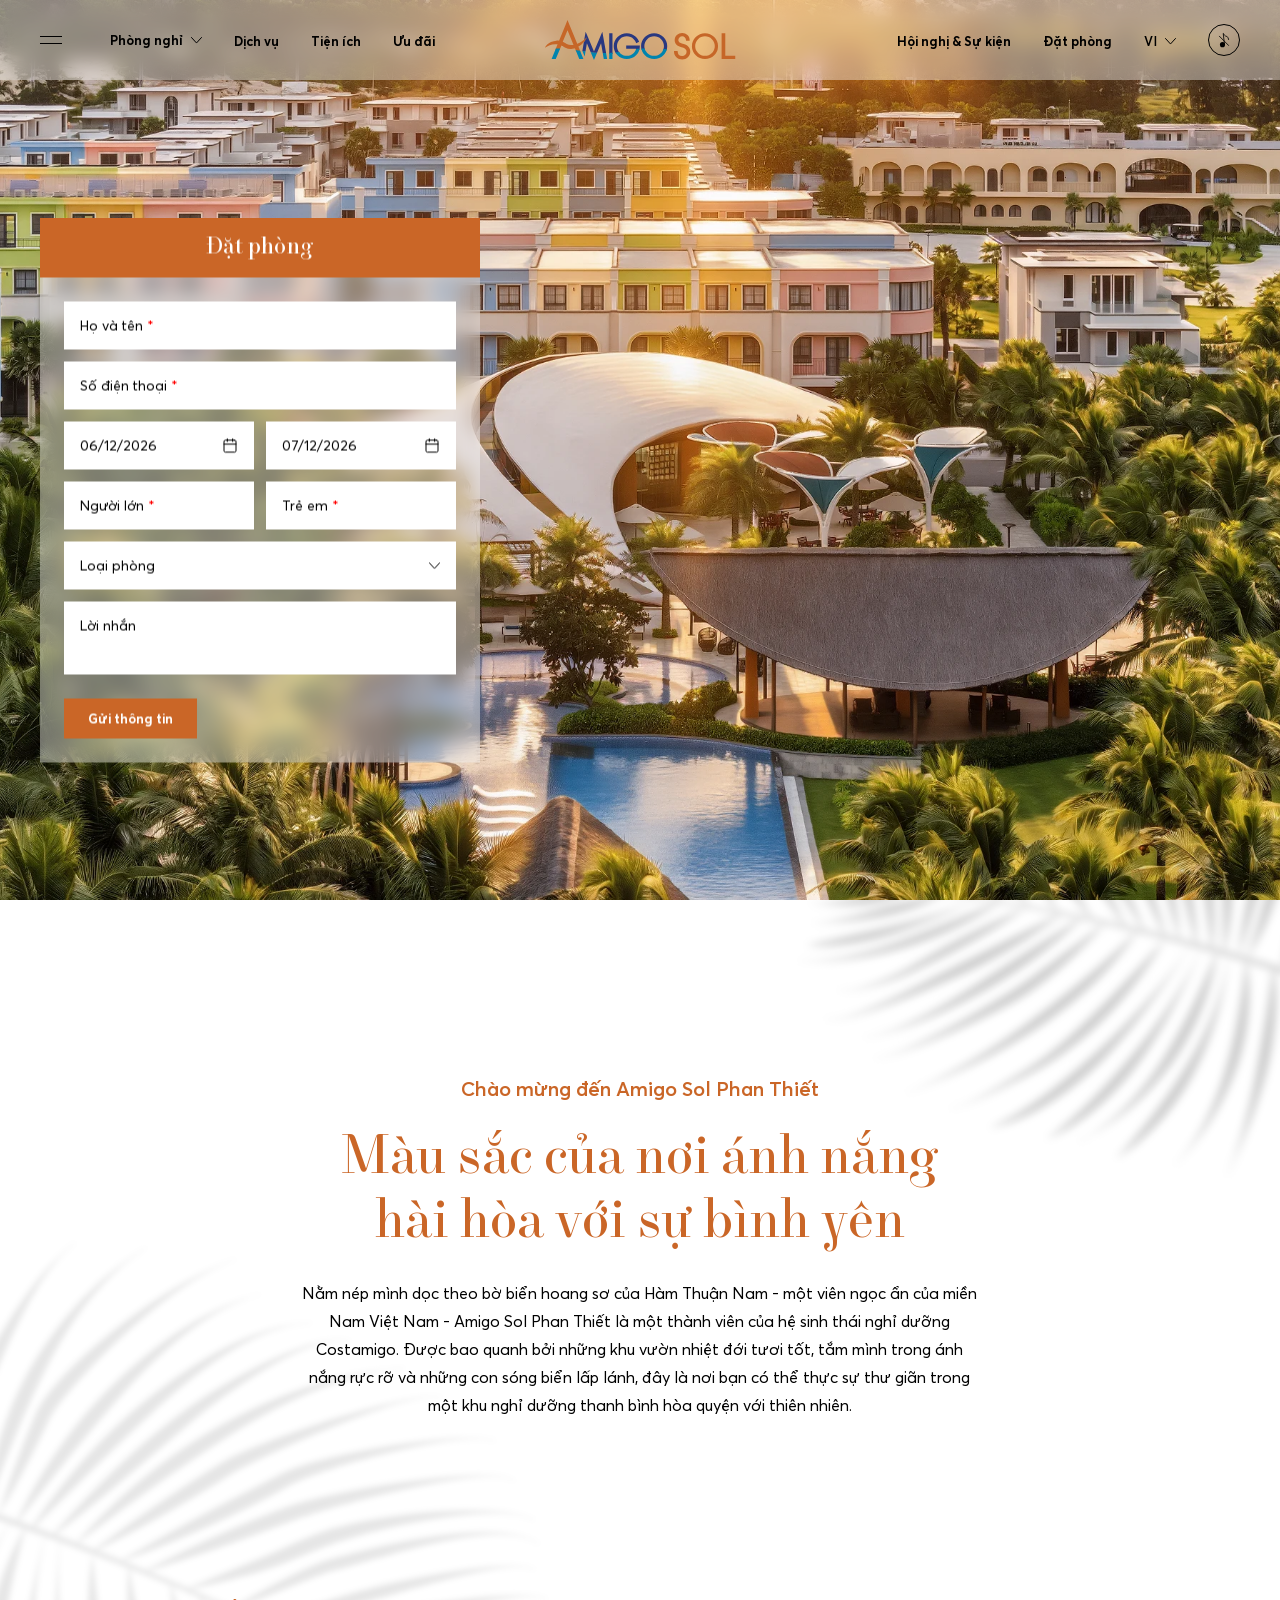
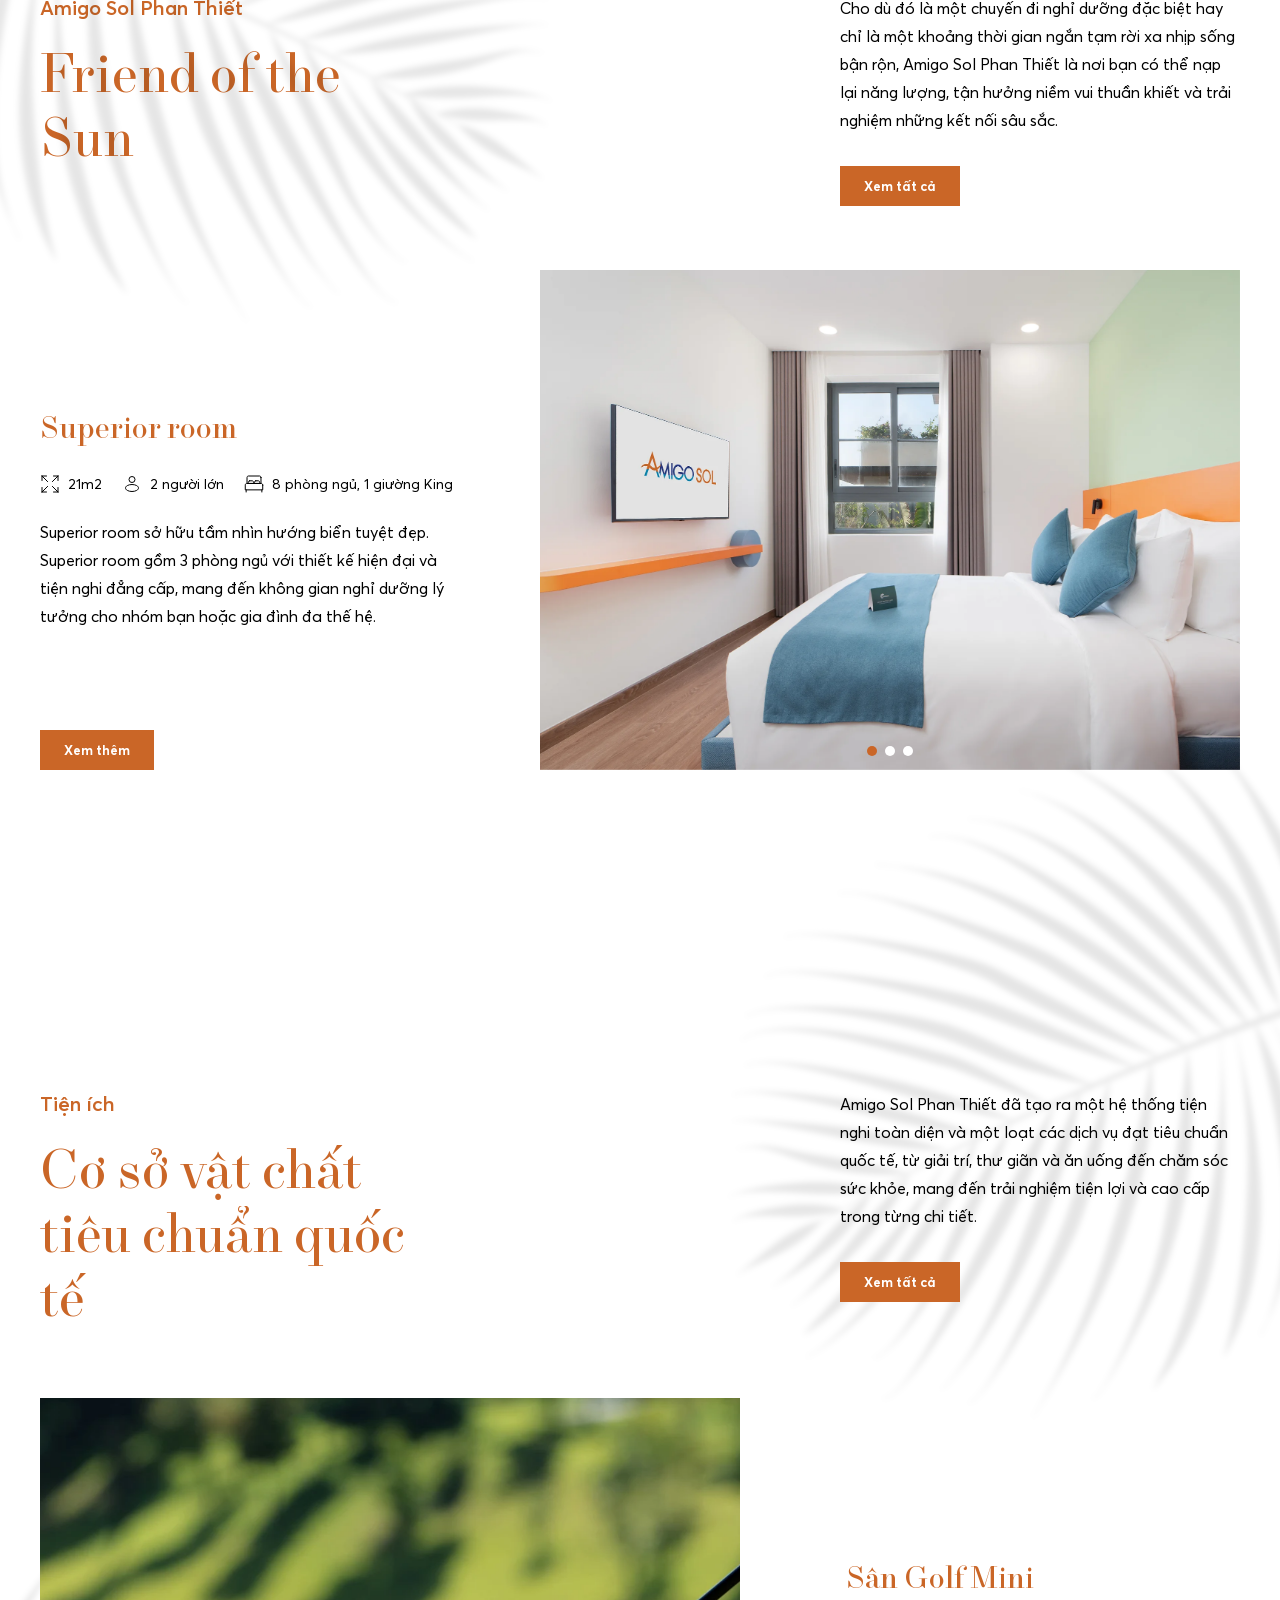
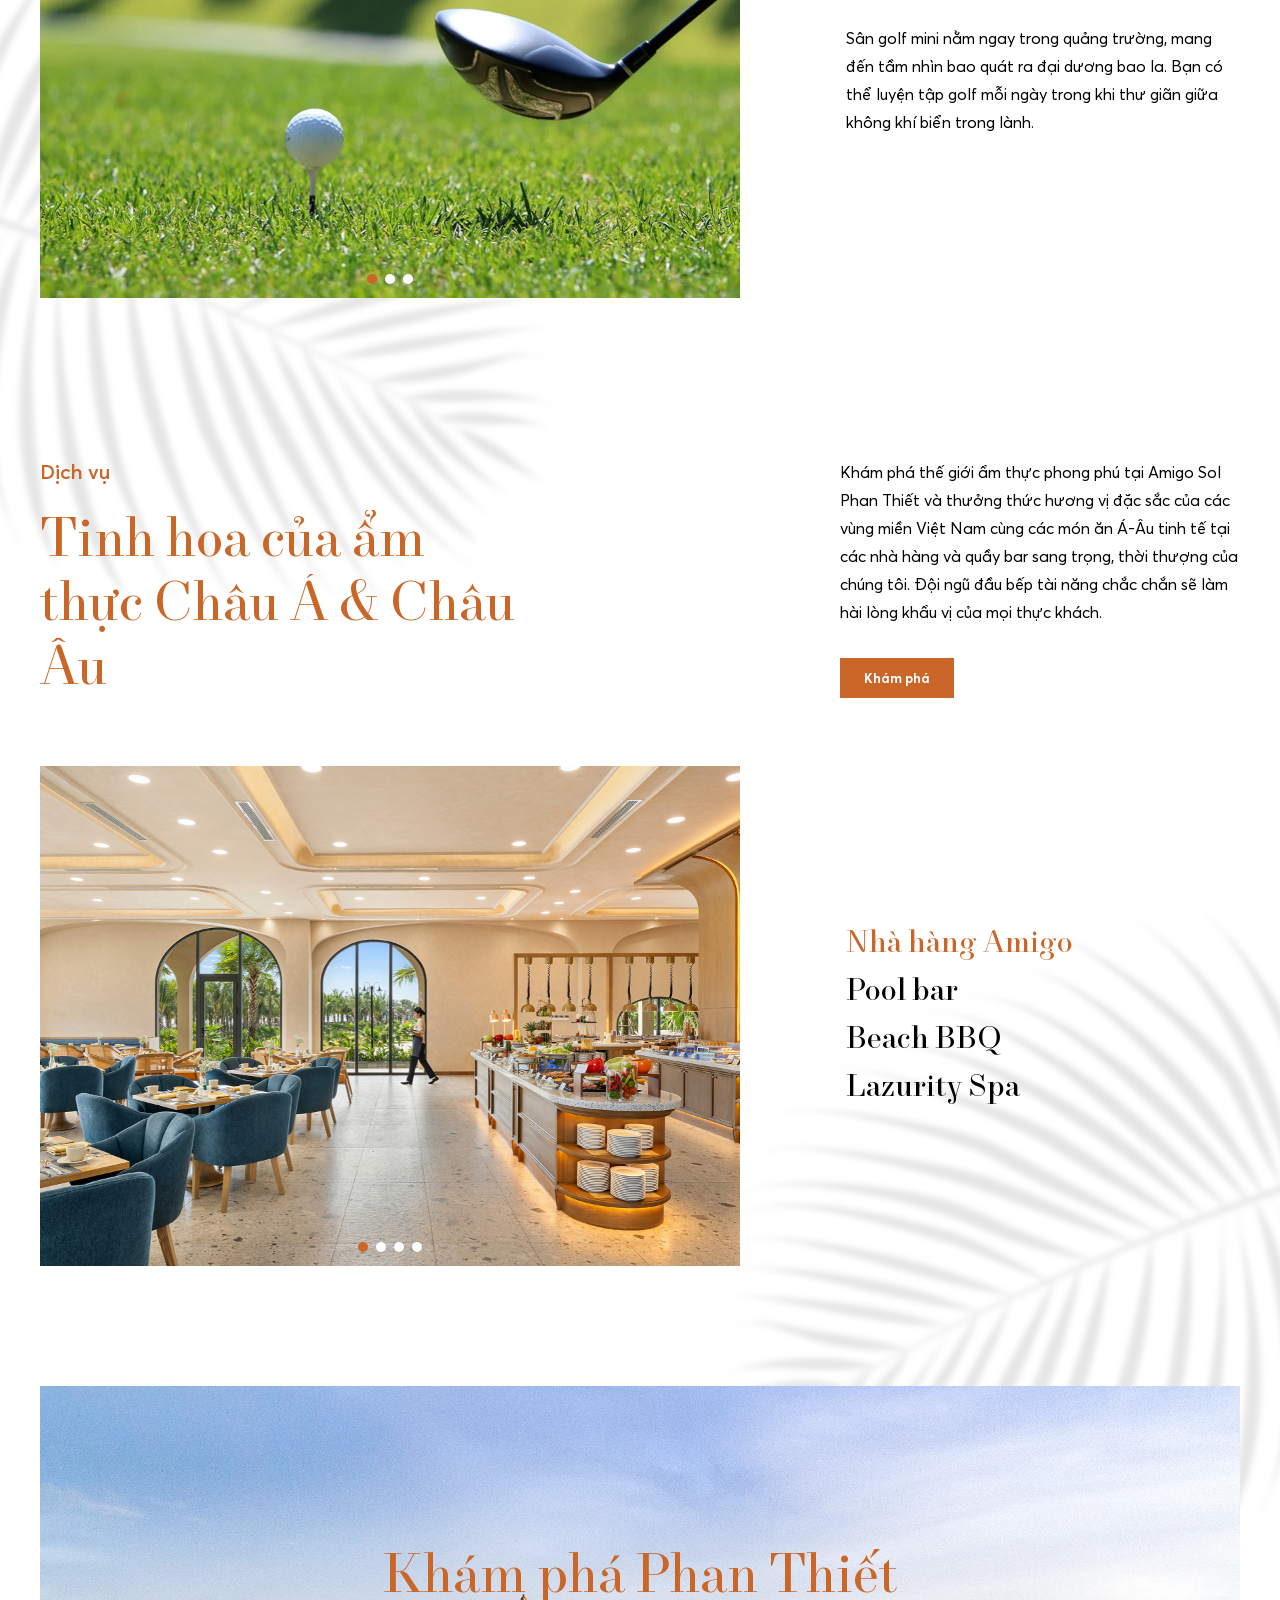
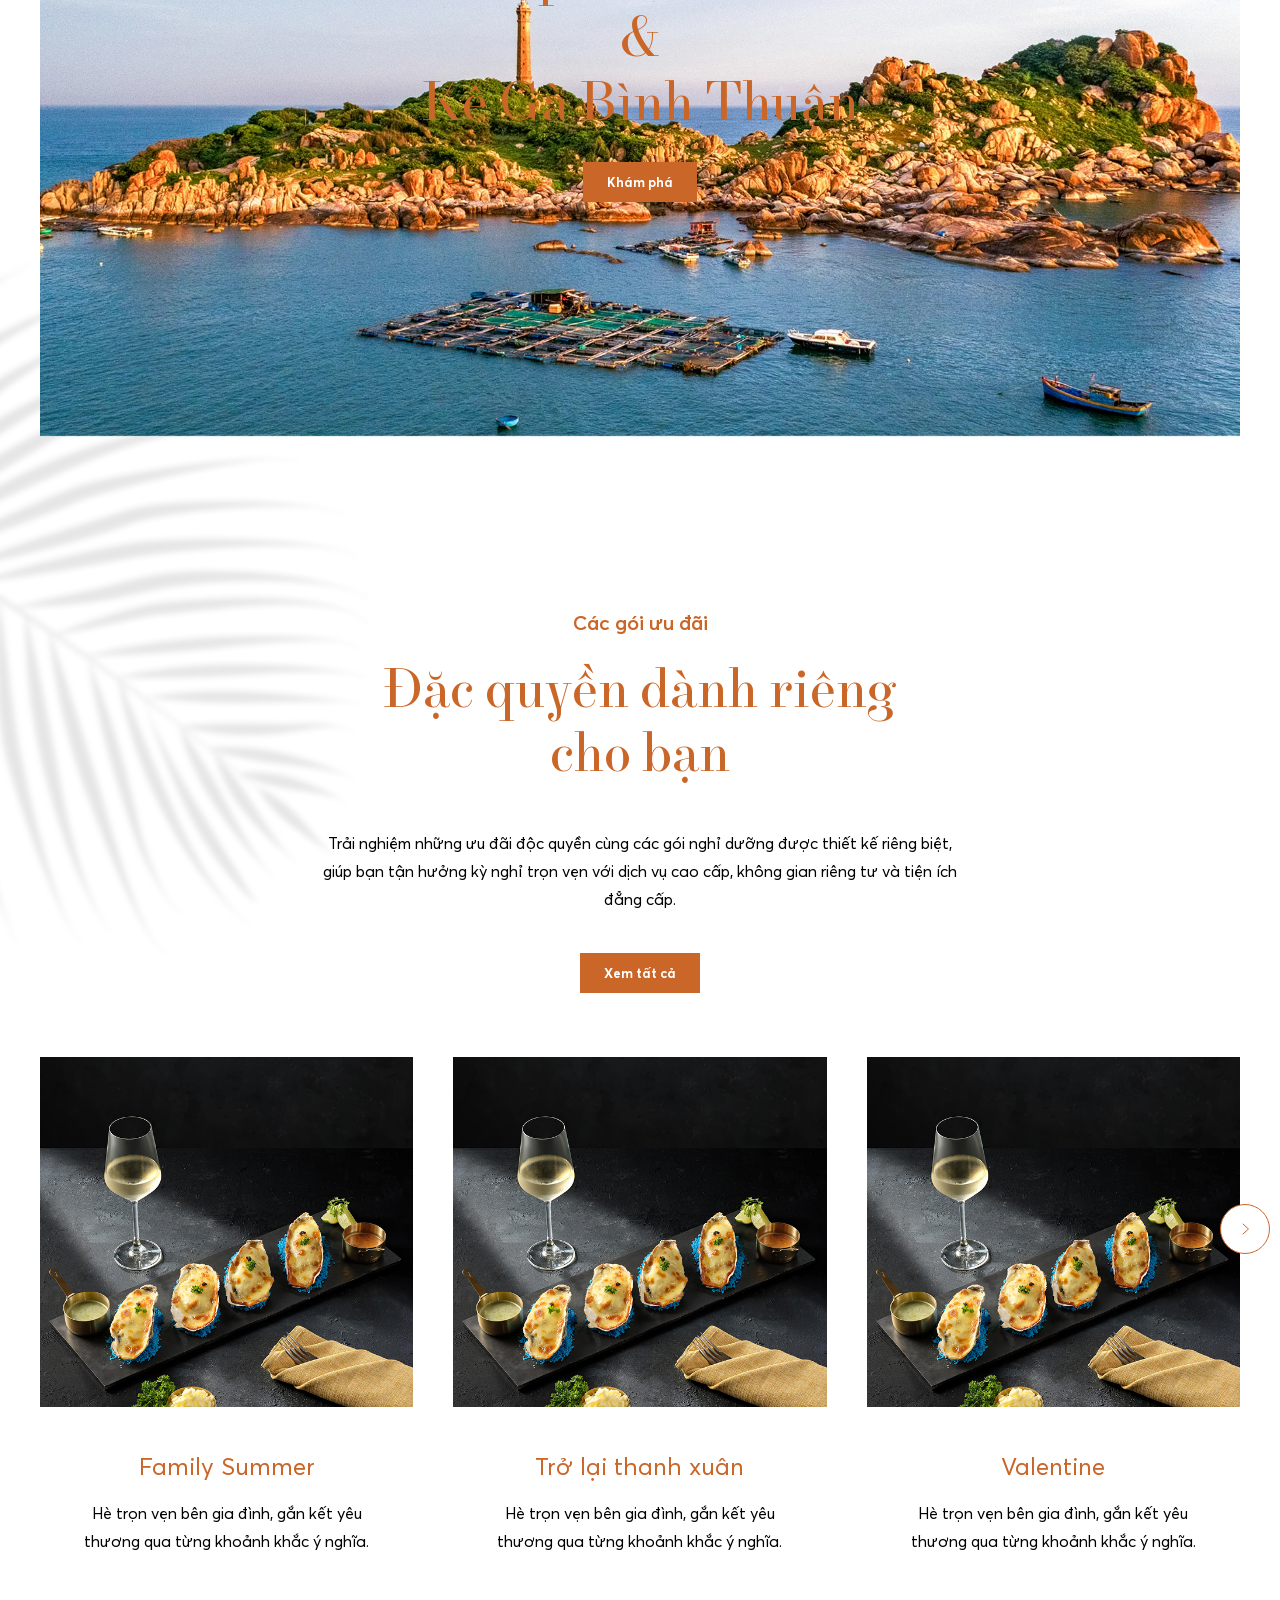
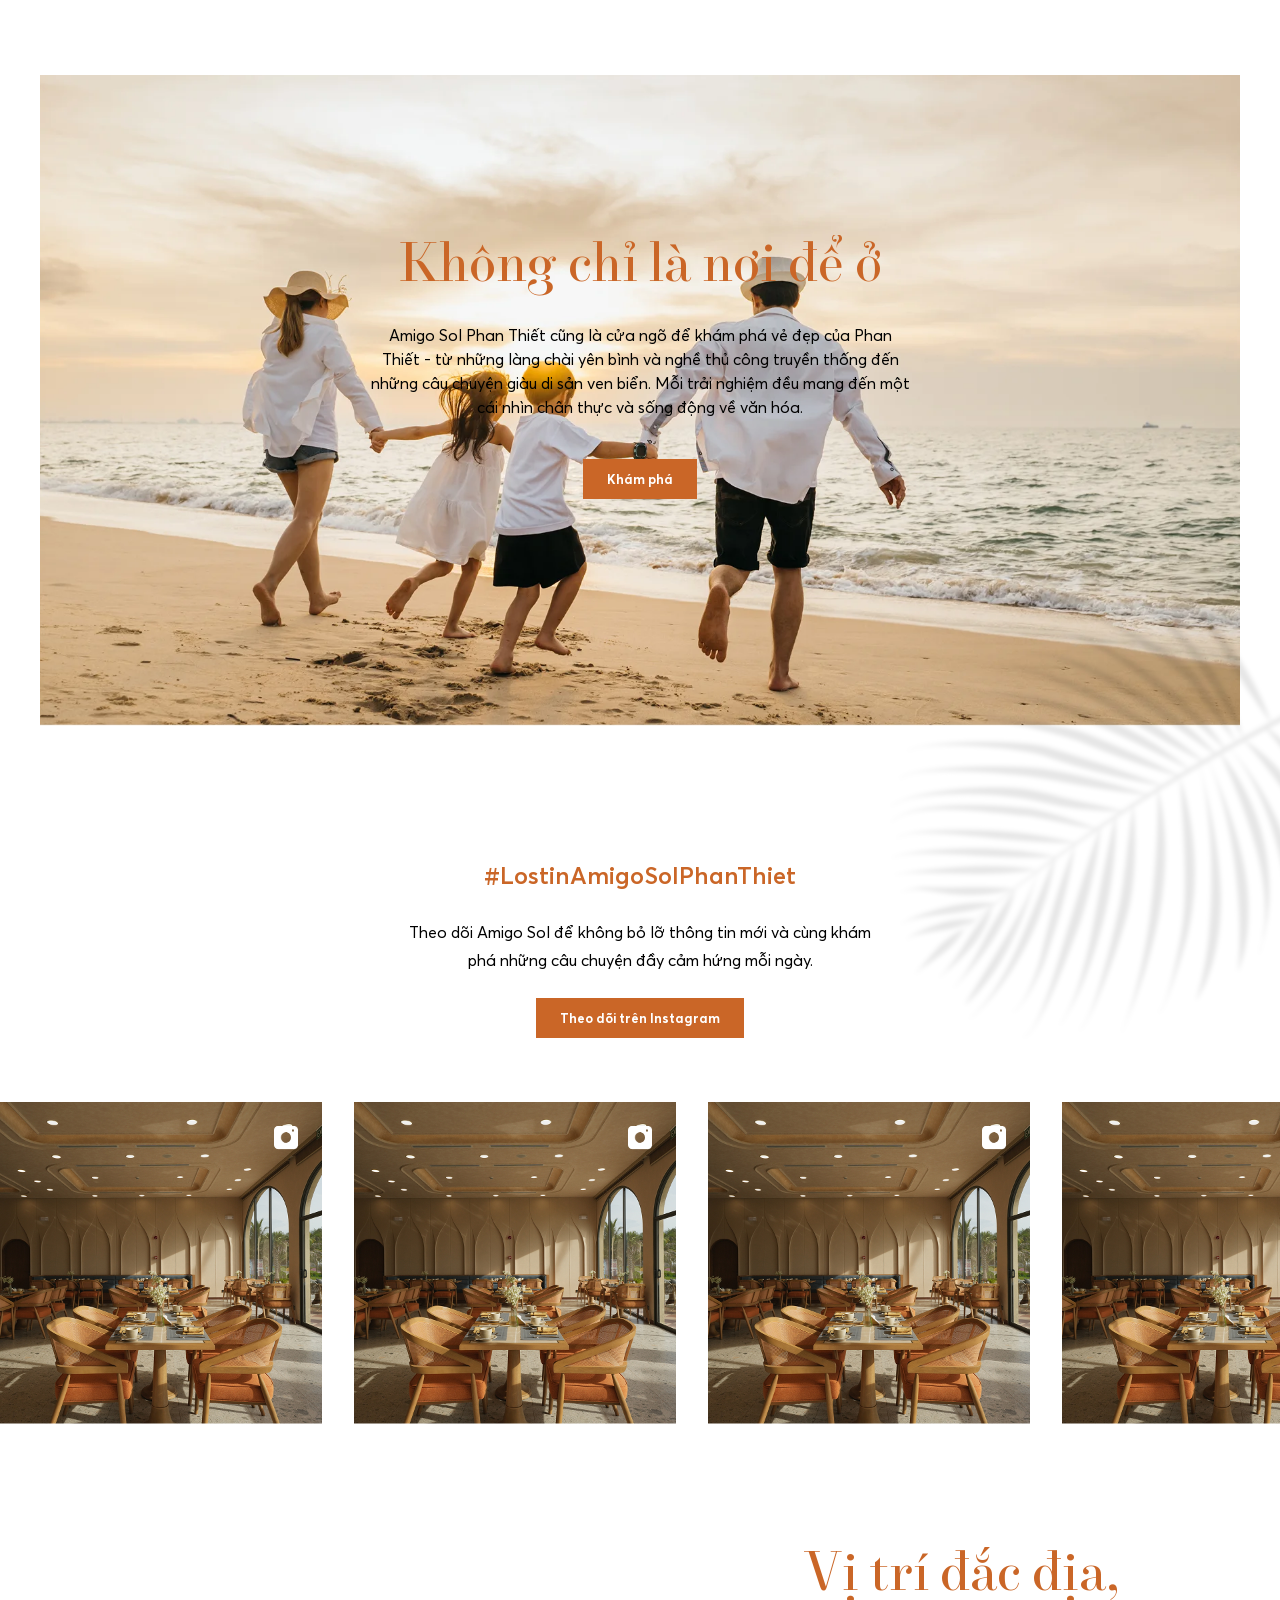
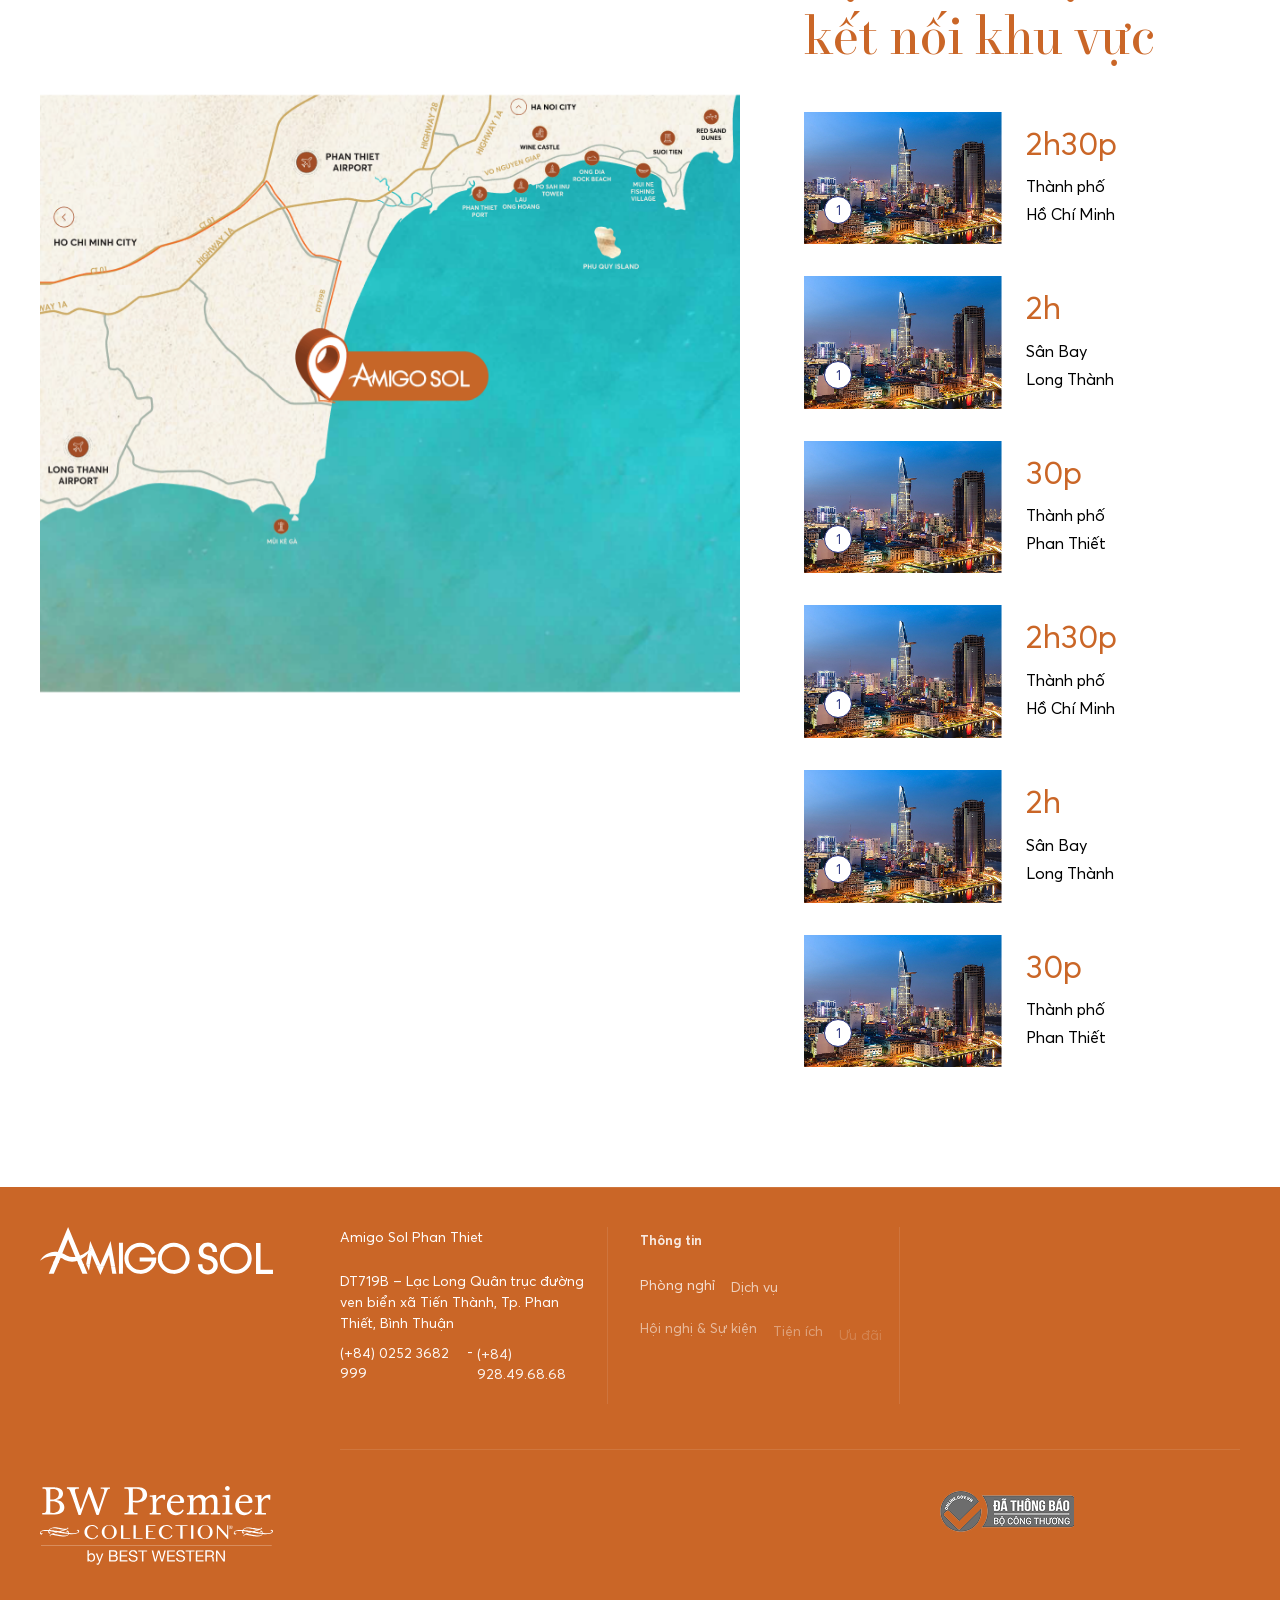
==== commit 396cb917: "fix conflict" ====
--- a/index.html
+++ b/index.html
@@ -996,6 +996,7 @@
   <script src="./assets/libs/swiper-bundle.min.js"></script>
   <script src="./assets/libs/moment.min.js"></script>
   <script src="./assets/libs/lightpick.min.js"></script>
+  <script src="./assets/libs/lightgallery.umd.min.js"></script>
   <!-- import custom js -->
   <script type="module" src="./assets/main/js/script.min.js"></script>
 
--- a/assets/main/css/style.min.css
+++ b/assets/main/css/style.min.css
@@ -1 +1 @@
-:root{--font-heading:"VL NewParis Headline",sans-serif;--font-body:"Averta",sans-serif;--color-black:#000000;--color-white:#ffffff;--color-primary:#2a3580;--color-secondary:#ca6627;--color-third:#0084ae;--color-bg:#d9bb9b}.color-black{color:var(--color-black)}.color-white{color:var(--color-white)}.color-primary{color:var(--color-primary)}.color-secondary{color:var(--color-secondary)}.color-third{color:var(--color-third)}.limit-width{max-width:1440px;width:100%;margin:0 auto}.font-heading{font-family:var(--font-heading)}.font-body{font-family:var(--font-body)}.h0-font{font-size:56px;line-height:64px;font-weight:400}.h1-font{font-size:40px;line-height:48px;font-weight:400}@media (max-width:991px){.h1-font{font-size:32px;line-height:40px}}.h1-mobile{font-size:32px;line-height:40px;font-weight:400}.h2-font{font-size:24px;line-height:40px;font-weight:400}@media (max-width:991px){.h2-font{font-size:20px;line-height:32px}}.h2-mobile{font-size:20px;line-height:32px;font-weight:400}.b0-font{font-size:20px;line-height:28px;font-weight:600}.b1-font{font-size:16px;line-height:28px}.b2-font{font-size:13px;line-height:20px;font-weight:700;letter-spacing:3%}.b2-medium{font-size:14px;line-height:20px;font-weight:400}*,:after,:before{box-sizing:border-box}*{margin:0;padding:0;font:inherit}canvas,img,picture,svg,video{display:block;max-width:100%}input,select,textarea{background-color:transparent;outline:0}button{cursor:pointer;background-color:transparent;outline:0;border:0}[type=button],[type=reset],[type=submit],button{-webkit-appearance:button}[type=button]::-moz-focus-inner,[type=reset]::-moz-focus-inner,[type=submit]::-moz-focus-inner,button::-moz-focus-inner{border-style:none;padding:0}[type=button]:-moz-focusring,[type=reset]:-moz-focusring,[type=submit]:-moz-focusring,button:-moz-focusring{outline:1px solid #000}[type=checkbox],[type=radio]{box-sizing:border-box;padding:0}[type=search]::-webkit-search-decoration{-webkit-appearance:none}button:focus{outline:0}a,a:hover{text-decoration:none;cursor:pointer;outline:0;color:inherit}ol,ul{list-style:none;margin:0;padding:0}h1,h2,h3,h4,h5,h6,p{margin:0;padding:0;overflow-wrap:break-word}body{width:100%;min-height:100vh;text-rendering:optimizeLegibility!important;-webkit-font-smoothing:auto!important;-moz-osx-font-smoothing:grayscale!important;font-family:var(--font-body);overflow-x:hidden}.background-pattern{position:relative}.background-pattern::before{content:"";position:absolute;top:0;left:0;width:100%;height:100%;background-image:url(../../images/icons/bg.png);background-repeat:repeat-y;background-size:100% auto;z-index:-1}.hover-underline-black,.hover-underline-white{position:relative}.hover-underline-black::before,.hover-underline-white::before{content:"";position:absolute;width:100%;height:1px;background-color:var(--color-black);bottom:-2px;left:0;transform:scaleX(0);transform-origin:bottom right;transition:transform .3s cubic-bezier(.4,0,.2,1)}.hover-underline-black:hover::before,.hover-underline-white:hover::before{transform:scaleX(1);transform-origin:bottom left}.hover-underline-black.active::before,.hover-underline-white.active::before{transform:scaleX(1);transform-origin:bottom left}.hover-underline-white::before{background-color:var(--color-white)}.btn-general,.global-button{display:block;height:40px;background-color:var(--color-secondary);width:max-content;padding:10px 24px;color:var(--color-white);transition:all .3s ease;font-size:13px;line-height:20px;font-weight:700}.btn-general:hover,.global-button:hover{background-color:var(--color-primary);color:var(--color-white)}.btn-general.secondary,.global-button.secondary{background-color:transparent;border:1px solid var(--color-secondary);color:var(--color-secondary)}.btn-general.secondary:hover,.global-button.secondary:hover{background-color:var(--color-secondary);color:var(--color-white)}.spacing-120{height:120px}.spacing-16x{height:160px}.animation-image-clip{clip-path:inset(0);transition-duration:1s;transition-timing-function:cubic-bezier(.4,0,.2,1);transition-property:clip-path;transition-property:clip-path,-webkit-clip-path;overflow:hidden;will-change:clip-path}@media (min-width:992px){.animation-image-clip:hover{clip-path:inset(3%)}.animation-image-clip:hover img{transform:scale(1.05)}}.animation-image-clip img{transition-property:-webkit-transform;transition-property:transform;transition-property:transform,-webkit-transform;transition-timing-function:cubic-bezier(.4,0,.2,1);transition-duration:1s;transition-timing-function:cubic-bezier(.4,0,.2,1)}.dropdown-custom{position:relative}.dropdown-custom__item{color:var(--color-primary)!important;font-weight:600;cursor:pointer}.dropdown-custom__item:not(:first-child){margin-top:8px}.dropdown-custom__text{font-weight:600}.dropdown-custom-btn{display:flex;align-items:center;gap:8px}.dropdown-custom-menu{position:absolute;background-color:var(--color-white);padding:6px 0;bottom:0;left:0;transform:translateY(100%);transition:all .3s ease;clip-path:polygon(0 0,100% 0,100% 0,0 0);will-change:clip-path}.dropdown-custom-menu.dropdown--active{clip-path:polygon(0 0,100% 0,100% 100%,0 100%)}.e-card-list{margin-bottom:120px}.e-card-list.list-even{margin-bottom:200px}#header{position:fixed;top:0;left:0;right:0;width:100%;z-index:99;transition:transform .4s ease}#header.scrolled{transform:translateY(-100%)}.header-wrapper{display:flex;align-items:center;justify-content:space-between;padding:24px 40px;position:relative;z-index:99;background-color:rgba(255,255,255,.4);backdrop-filter:blur(10px)}@media (max-width:991px){.header-wrapper{padding:16px 24px}}.header-logo{position:absolute;top:50%;left:50%;transform:translate(-50%,-50%)}.header-logo img{width:auto;height:40px}@media (max-width:991px){.header-logo img{height:48px;width:auto}}.header-menu{display:flex;align-items:center}.header-menu .btn-hamburger{display:flex;align-items:center;gap:5px;color:var(--color-white);margin-right:48px;position:relative}.header-menu .btn-hamburger::after{content:"";position:absolute;width:40px;height:40px;top:50%;left:50%;transform:translate(-50%,-50%);z-index:2}.header-menu .btn-hamburger.change .group-ic .ic span{background-color:var(--color-white)}.header-menu .btn-hamburger.change .group-ic .ic span:first-child{transform:rotate(45deg);top:4px!important}.header-menu .btn-hamburger.change .group-ic .ic span:last-child{transform:rotate(-45deg);bottom:3px!important}.header-menu .btn-hamburger .group-ic{width:22px;height:8px}.header-menu .btn-hamburger .group-ic .ic{width:100%;height:100%;display:flex;flex-direction:column;justify-content:space-between;position:relative}.header-menu .btn-hamburger .group-ic .ic span{display:block;width:100%;height:1px;background-color:var(--color-black);transition:all .2s ease;position:absolute;transform:rotate(0)}.header-menu .btn-hamburger .group-ic .ic span:first-child{top:0}.header-menu .btn-hamburger .group-ic .ic span:last-child{bottom:0}.header-menu .btn-music{margin-left:32px;height:32px;width:32px;position:relative;border:1px solid var(--color-black);border-radius:50%;background-size:100% 100%}.header-menu .btn-music .line-muted{opacity:0;visibility:hidden;transition:all .2s ease}.header-menu .btn-music.pause .line-muted{opacity:1;visibility:visible}.header-menu .btn-music svg{width:11px;height:16px;position:absolute;top:50%;left:50%;transform:translate(-50%,-50%)}.header-menu .btn-music .icon-pause{opacity:0;visibility:hidden}.header .menu{display:flex;align-items:center;gap:32px}.header .menu .menu-item-has-children{gap:8px;position:relative}.header .menu .menu-item-has-children:hover::after{opacity:1;visibility:visible}.header .menu .menu-item-has-children::after{content:"";width:100%;height:30px;background-color:transparent;position:absolute;top:100%;left:0;opacity:0;visibility:hidden}.header .menu .menu-item-has-children:hover .sub-menu{clip-path:polygon(0 0,100% 0,100% 100%,0 100%)}.header .menu .menu-item-has-children .sub-menu{transition:all .4s ease;background-color:var(--color-bg);padding:24px;position:absolute;left:-24px;top:calc(100% + 30px);width:max-content;max-width:276px;clip-path:polygon(0 0,100% 0,100% 0,0 0);will-change:clip-path}.header .menu .menu-item-has-children .sub-menu li:not(:last-child){margin-bottom:8px}.header .menu .menu-item-has-children .sub-menu a{color:var(--color-black);font-size:13px;line-height:20px;font-weight:600}.header .menu .menu-item-has-children .sub-menu a::before{background-color:var(--color-primary)}.header-sub-menu{position:fixed;left:0;top:0;bottom:0;width:100%;min-height:calc(100svh - 80px);will-change:transform;transition:all .5s ease;background-color:#282828;opacity:0;visibility:hidden;z-index:94}@media (max-width:991px){.header-sub-menu{top:55px}}.header-sub-menu.show{opacity:1;visibility:visible}.header-sub-menu__container{display:grid;grid-template-columns:4fr 8fr;height:100%}@media (max-width:991px){.header-sub-menu__container{grid-template-columns:1fr;position:relative}}.header-sub-menu__container .sub-menu{display:flex;justify-content:center;align-items:center;height:100%}@media (max-width:991px){.header-sub-menu__container .sub-menu{overflow-y:scroll;height:calc(100vh - 100px);padding-bottom:100px;padding-top:100px}.header-sub-menu__container .sub-menu::-webkit-scrollbar{display:none}}.header-sub-menu__container .sub-menu ul{display:flex;align-items:center;flex-direction:column;gap:24px}@media (max-width:991px){.header-sub-menu__container .sub-menu ul{gap:18px}}@media (max-width:480px){.header-sub-menu__container .sub-menu ul li a{white-space:nowrap;font-size:20px;line-height:30px}}.header-sub-menu__container .sub-menu ul li a:hover{color:var(--color-white)}.header-sub-menu__container .sub-menu ul li a::before{background-color:var(--color-white);height:1px;bottom:-4px;mask-size:100% auto}@media (max-width:480px){.header-sub-menu__container .sub-menu ul li a::before{bottom:-2px}}.header-sub-menu .sub-menu-container{background-color:var(--color-secondary);position:relative;padding-top:80px}.header-sub-menu .sub-menu-container::before{content:"";position:absolute;top:0;left:0;width:100%;height:80px;background-color:#282828}@media (max-width:991px){.header-sub-menu .sub-menu-container{position:relative}}.header-sub-menu .sub-menu-container .menu-has-children .sub-menu{opacity:0;visibility:hidden;position:absolute;top:64px;left:0}.header-sub-menu .sub-menu-overlay{background-color:#282828}.header .lang{margin-left:32px;transform:translateY(1px);cursor:pointer}.header .lang .dropdown-custom{position:relative}.header .lang .dropdown-custom-item{color:var(--color-primary)!important;font-weight:600}.header .lang .dropdown-custom-item:not(:first-child){margin-top:8px}.header .lang .dropdown-custom-item span{color:var(--color-black)}.header .lang .dropdown-custom-text{font-weight:600}.header .lang .dropdown-custom-text span{color:var(--color-black)}.header .lang .dropdown-custom-btn{display:flex;align-items:center;gap:8px}.header .lang .dropdown-custom-menu{position:absolute;background-color:var(--color-bg);padding:12px 24px;bottom:-29px;left:-24px;transform:translateY(100%);transition:all .3s ease;clip-path:polygon(0 0,100% 0,100% 0,0 0);will-change:clip-path}.header .lang .dropdown-custom-menu.dropdown--active{clip-path:polygon(0 0,100% 0,100% 100%,0 100%)}.header-sub-menu-bottom{background-color:var(--color-secondary);display:flex;justify-content:center;align-items:center;position:absolute;z-index:10;bottom:0;left:0;right:0;height:50px}.header-sub-menu-bottom .bottom-wrapper{display:grid;grid-template-columns:1fr 1fr;height:100%;border-top:1px solid rgba(255,255,255,.1);width:calc(100% - 48px)}.header-sub-menu-bottom .lang{margin-left:0;display:flex;justify-content:center;align-items:center}.header-sub-menu-bottom .lang .dropdown-custom-menu{top:-16px;bottom:unset;transform:translateY(-100%);clip-path:polygon(0 100%,100% 100%,100% 100%,0 100%)}.header-sub-menu-bottom .lang .dropdown-custom-btn img{transform:rotate(180deg)}.header-sub-menu-bottom .virtual-link{display:flex;justify-content:center;align-items:center;border-left:1px solid rgba(255,255,255,.1)}.section-banner{position:relative;height:100vh}.section-banner .booking-form{position:absolute;left:40px;z-index:5;top:50%;transform:translateY(calc(-50% + 40px));width:440px;height:auto;background-color:rgba(255,255,255,.4);backdrop-filter:blur(10px)}.section-banner .booking-form-head{display:flex;justify-content:center;align-items:center;padding:16px;background-color:var(--color-secondary)}.section-banner .booking-form-head h3{font-size:24px;line-height:28px}.section-banner .booking-form-main{display:flex;flex-direction:column;gap:12px;padding:24px}.section-banner .booking-form-main>*{font-size:14px;line-height:20px}.section-banner .booking-form-main .input-item{position:relative;background-color:var(--color-white);padding:14px 16px}.section-banner .booking-form-main .input-item input,.section-banner .booking-form-main .input-item textarea{width:100%;border:none;outline:0}.section-banner .booking-form-main .input-item input:focus+label,.section-banner .booking-form-main .input-item input:not(:placeholder-shown)+label,.section-banner .booking-form-main .input-item textarea:focus+label,.section-banner .booking-form-main .input-item textarea:not(:placeholder-shown)+label{opacity:0;pointer-events:none}.section-banner .booking-form-main .input-item input::placeholder,.section-banner .booking-form-main .input-item textarea::placeholder{color:var(--color-black)}.section-banner .booking-form-main .input-item textarea{resize:none}.section-banner .booking-form-main .input-item label{position:absolute;left:16px;pointer-events:none;transition:all .3s ease;color:var(--color-black)}.section-banner .booking-form-main .input-item label span{color:red}.section-banner .booking-form-main .input-item .icon{width:16px;height:16px;position:absolute;top:50%;right:16px;transform:translateY(-50%);pointer-events:none}.section-banner .booking-form-main .form-row.two-col{display:grid;grid-template-columns:1fr 1fr;gap:12px}.section-banner .booking-form-main .form-bottom{margin-top:12px}.section-banner .booking-form-main .form-bottom a{transition:all .4s ease}.section-banner .booking-form-main .form-bottom a:hover{color:var(--color-primary)}.section-banner .booking-form-main .dropdown-custom{z-index:2;background-color:var(--color-white)}.section-banner .booking-form-main .dropdown-custom-btn{height:48px;padding:0 16px;width:100%;justify-content:space-between}.section-banner .booking-form-main .dropdown-custom-item{padding:6px 16px;cursor:pointer}.section-banner .booking-form-main .dropdown-custom-menu{width:100%}.section-banner .booking-form-main .dropdown-custom .value-select,.section-banner .booking-form-main .dropdown-custom-item{font-size:14px;line-height:20px}@media (max-width:991px){.section-banner{max-height:640px}}.section-banner__container{width:100%;height:100vh}@media (max-width:991px){.section-banner__container{max-height:640px}}.section-banner__wrapper{width:100%;height:100%}@media (min-width:991px){.section-banner__wrapper{height:100vh;overflow:hidden}}.section-banner__wrapper .video{width:100%;position:relative;overflow:hidden;padding-bottom:56.25%;height:0;max-width:100%}@media (max-width:991px){.section-banner__wrapper .video{height:100%}}.section-banner__wrapper .video iframe{position:absolute;top:0;left:0;width:100%;height:100%}@media (max-width:1400px){.section-banner__wrapper .video iframe{height:100vh;width:177.78vh;top:50%;left:50%;-webkit-transform:translate(-50%,-50%);-ms-transform:translate(-50%,-50%);transform:translate(-50%,-50%);padding-bottom:0}}.section-banner__wrapper video{object-fit:cover}.section-banner__wrapper picture{width:100%;height:100%;overflow:hidden}.section-banner__wrapper img{width:100%;height:100%;object-fit:cover}.section-banner .banner-slider{width:100%;height:100%}.section-banner .banner-slider-img{width:100%;height:100%}.section-banner .banner-slider-img img{width:100%;height:100%;object-fit:cover}.section-banner .banner-slider .swiper-btn-custom{margin:0;width:80px;height:80px;background-color:var(--color-pattern);border:1px solid var(--color-primary);border-radius:50%;display:flex;justify-content:center;align-items:center;top:0;left:0;opacity:0;transition:opacity .3s cubic-bezier(.4,0,.2,1),transform .3s cubic-bezier(.4,0,.2,1);transform-origin:center;z-index:999;cursor:none}.section-banner .banner-slider .swiper-btn-custom::after{content:unset;font-size:0}.section-banner .banner-slider .swiper-btn-custom svg{width:auto;height:auto}.section-banner .swiper-pagination-bullet{width:10px;height:10px;background-color:var(--color-white);opacity:1}.section-banner .swiper-pagination-bullet-active{background-color:var(--color-secondary)}footer{padding:0 40px;position:relative;overflow:hidden;z-index:2;background-color:var(--color-secondary)}footer .animation-text-v3:hover{color:var(--color-white)!important}footer .animation-text-v3::before{background-color:var(--color-white)}@media (max-width:991px){footer{padding:0 24px}}footer .footer__bg{position:absolute;bottom:-50px;left:-80px;transform:rotate(27deg)}@media (max-width:991px){footer .footer__bg{bottom:unset;right:-160px;left:unset;top:0;transform:rotate(0) scaleX(-1)}}footer .footer-top{padding-top:40px;padding-bottom:40px;position:relative}@media (max-width:991px){footer .footer-top{padding-top:48px}}footer .footer-top::after{content:"";background-color:rgba(255,255,255,.1);position:absolute;top:0;left:0;width:100%;height:1px}footer .footer-top .title{margin-bottom:24px}footer .footer-alpha,footer .footer-copyright{display:flex;align-items:center}footer .footer-logo{width:233px;height:auto;display:flex;flex-direction:column;gap:40px 0}@media (max-width:991px){footer .footer-logo{width:200px;margin-bottom:48px}}footer .footer-logo img{width:100%;height:100%;object-fit:cover}@media (max-width:991px){footer .footer-contact{padding-top:24px}}footer .footer-contact form{display:flex;align-items:center;gap:34px;transform:translateY(-15px)}footer .footer-contact form .field{width:100%;position:relative}footer .footer-contact form .field::after{content:"";background-color:rgba(255,255,255,.1);position:absolute;bottom:0;left:0;width:100%;height:1px}footer .footer-contact form input{width:100%;border:0;height:44px;font-size:13px;line-height:20px;font-weight:500;color:var(--color-white)}footer .footer-contact form input::placeholder{font-size:13px;line-height:20px;font-weight:500;color:var(--color-white)}footer .footer-contact form button{width:44px;height:44px;min-width:44px;border-radius:50%;border:1px solid var(--color-white);transition:all .3s ease;position:relative}footer .footer-contact form button svg{width:44px;height:44px;position:absolute;top:50%;left:50%;transform:translate(-50%,-50%)}footer .footer-contact form button circle,footer .footer-contact form button path{transition:all .4s ease}footer .footer-contact form button:hover{background-color:var(--color-white)}footer .footer-contact form button:hover path{stroke:var(--color-primary)}footer .footer-contact form button:hover circle{fill:var(--color-white)}footer .footer-contact form button:hover .icon{fill:#232c6a}footer .footer-contact .social{margin-top:25px}footer .footer-contact .social ul{gap:24px}footer .footer-contact .social ul li{display:flex}footer .footer-contact .social ul li a:hover{color:var(--color-white)}footer .footer-menu{margin-right:40px;padding-right:12px;position:relative}@media (max-width:991px){footer .footer-menu{margin-right:0;padding:24px 0}}footer .footer-menu .menu{display:flex;flex-wrap:wrap;gap:18px 16px}@media (max-width:991px){footer .footer-menu .menu{display:grid;grid-template-columns:1fr 1fr;gap:16px 40px}}footer .footer-menu::after{content:"";background-color:rgba(255,255,255,.1);position:absolute;top:0;right:0;width:1px;height:100%}@media (max-width:991px){footer .footer-menu::after{width:100%;height:1px;top:unset;bottom:0}}footer .footer-menu ul li{display:flex}footer .footer-menu ul li a{font-size:14px;line-height:20px;font-weight:500;color:var(--color-white)}footer .footer-main{display:grid;grid-template-columns:repeat(3,1fr);margin-bottom:45px}@media (max-width:991px){footer .footer-main{grid-template-columns:1fr;margin-bottom:24px}}footer .footer-location{margin-right:32px;padding-right:18px;position:relative}@media (max-width:991px){footer .footer-location{margin-right:0;padding-bottom:24px}}footer .footer-location::after{content:"";background-color:rgba(255,255,255,.1);position:absolute;top:0;right:0;width:1px;height:100%}@media (max-width:991px){footer .footer-location::after{bottom:0;top:unset;right:unset;width:100%;height:1px;left:0}}footer .footer-location p{margin-bottom:8px}footer .footer-location>*{font-size:14px;left:20px;font-weight:400}footer .footer-location a:hover{color:var(--color-white)}footer .footer-headquarter{display:grid;grid-template-columns:66.6666666667% 33.3333333333%;padding:36px 0 0;position:relative}@media (max-width:991px){footer .footer-headquarter{grid-template-columns:1fr;padding:24px 0 16px;gap:24px}}footer .footer-headquarter::after{content:"";background-color:rgba(255,255,255,.1);position:absolute;top:0;left:0;width:100%;height:1px}footer .footer-headquarter .logo-bct{width:134px;height:auto;filter:grayscale(100%)}footer .footer-headquarter .info{max-width:78%}@media (max-width:991px){footer .footer-headquarter .info{max-width:100%}}footer .footer-bottom{display:grid;grid-template-columns:25% 50% 25%;padding:16px 0;position:relative}@media (max-width:991px){footer .footer-bottom{grid-template-columns:1fr;gap:24px;padding:24px 0 68px}}footer .footer-bottom::after{content:"";background-color:rgba(255,255,255,.1);position:absolute;top:0;left:0;width:100%;height:1px}footer .footer-bottom .menu{display:flex;align-items:center;gap:32px}@media (max-width:991px){footer .footer-bottom .menu{flex-wrap:wrap;gap:16px 24px}}footer .footer-bottom .menu li{display:flex}footer .footer-bottom .menu a{font-size:13px;line-height:20px;font-weight:500;color:var(--color-white)}footer .footer-alpha a:hover{color:var(--color-white)}.intro{position:relative;width:100%;padding:175px 0}.intro.not-home{padding:120px 0}.intro-wrapper{display:flex;justify-content:center}.intro-box{width:53%;text-align:center;display:flex;flex-direction:column;gap:24px}.intro-artwork{position:absolute;pointer-events:none;z-index:1}.intro-artwork.top-right{top:0;right:0;transform:translateY(-50%)}.intro-artwork.left-bottom{bottom:0;left:0;transform:translateY(50%)}.intro-detail-page{padding:200px 40px 0;position:relative}.intro-detail-page .intro-page-wrap{text-align:center;margin-bottom:120px}.intro-detail-page .intro-page-wrap.contact-content ul{width:70%;margin:0 auto;display:flex;flex-direction:column;gap:12px}.intro-detail-page .intro-page-wrap h3{margin-bottom:24px}.intro-detail-page .top-right{top:40%}.amigo-content{padding:0 40px;position:relative}.amigo-content .other-room-title{margin-bottom:72px}.amigo-content.service-section .amigo-content-top .content-left{width:40%}.amigo-content.service-section .amigo-service-titles{display:flex;flex-direction:column;gap:8px;padding-left:calc(8.3333333333% + 64px)}.amigo-content.service-section .amigo-service-titles .item-title{transition:color .3s ease-in-out}.amigo-content.service-section .amigo-service-titles .item-title.active{color:var(--color-secondary)}.amigo-content.service-section .amigo-artwork.bottom-right{bottom:0;right:0;transform:scaleX(-1) translateY(50%)}.amigo-content-top{display:flex;align-items:flex-start;justify-content:space-between;margin-bottom:64px}.amigo-content-top .content-left,.amigo-content-top .content-right{width:33.3333333333%}.amigo-content-top .content-left .tag{margin-bottom:24px}.amigo-content-top .content-right .description{margin-bottom:32px}.amigo-content .swiper-pagination-bullet{width:10px;height:10px;background-color:var(--color-white);opacity:1}.amigo-content .swiper-pagination-bullet-active{background-color:var(--color-secondary)}.amigo-content .slider-amigo-image{height:500px}.amigo-content .slider-amigo-image .swiper-slide{width:100%;height:100%}.amigo-content .slider-amigo-image .swiper-slide .amigo-image{width:100%;height:100%}.amigo-content .slider-amigo-image .swiper-slide .amigo-image img{width:100%;height:100%;object-fit:cover}.amigo-content .slider-amigo-content-import{padding-right:calc(8.3333333333% + 40px)}.amigo-content .slider-amigo-content-import .current-button{margin-top:100px}.amigo-content .slider-amigo-content-import .current-name{margin-bottom:24px}.amigo-content .slider-amigo-wrapper.flex-row-reverse .slider-amigo-content-import{padding-right:0;padding-left:calc(8.3333333333% + 64px)}.amigo-content .amigo-usb{display:flex;align-items:center;gap:20px;flex-wrap:wrap;margin-bottom:24px}.amigo-content .amigo-usb-item{display:flex;align-items:center;gap:8px}.amigo-content .amigo-usb-item .usb-name{font-size:14px;line-height:20px;font-weight:400;color:var(--color-black)}.amigo-content .amigo-artwork{position:absolute;z-index:-1;pointer-events:none}.amigo-content .amigo-artwork.top-right{top:0;right:0;transform:scaleX(-1) translateY(-50%)}.amigo-content .amigo-artwork.left-bottom{left:0;bottom:0;transform:translateY(50%)}.amigo-content .swiper-serivce{height:500px}.amigo-content .swiper-serivce .service-image{width:100%;height:100%}.amigo-content .swiper-serivce .service-image img{width:100%;height:100%;object-fit:cover}.section-map{padding:0 40px;background-repeat:repeat-y;background-size:contain;background-attachment:fixed}.section-map__img{position:relative}.section-map__img .map-link{position:absolute;bottom:30px;right:30px}.section-map__img .map-link path{transition:all .4s ease}.section-map__img .map-link:hover path{fill:var(--color-primary)}@media (max-width:991px){.section-map{padding:0}}.section-map .col-lg-7{height:max-content;position:sticky;top:0;display:flex;align-items:center;justify-content:center;min-height:100vh}@media (max-width:991px){.section-map .col-lg-7{position:static;height:auto;min-height:auto}}.section-map__map{width:100%;aspect-ratio:782/667}.section-map__map img{width:100%;height:100%;object-fit:cover}.section-map__content{padding-left:64px;padding-right:40px}@media (max-width:991px){.section-map__content{padding:0;margin-top:32px}}.section-map__content--item{display:grid;grid-template-columns:1fr 1fr;position:relative}@media (max-width:991px){.section-map__content--item{width:100%}}.section-map__content--title{margin-bottom:40px}@media (max-width:991px){.section-map__content--title{padding:0 24px;margin-bottom:32px}}.section-map__content--list{display:flex;flex-direction:column;gap:32px}@media (max-width:991px){.section-map__content--list{gap:24px;flex-direction:row;overflow-x:scroll}.section-map__content--list::-webkit-scrollbar{display:none}}.section-map__destination{width:100%;aspect-ratio:221/148}@media (max-width:991px){.section-map__destination{aspect-ratio:155/104;width:155px}}.section-map__destination img{width:100%;height:100%;object-fit:cover}@media (max-width:991px){.section-map__destination img{width:155px}}.section-map__number{position:absolute;left:20px;bottom:20px;border:1px solid var(--color-primary);background-color:var(--color-white);z-index:2;width:28px;height:28px;border-radius:50%;display:flex;justify-content:center;align-items:center;color:var(--color-primary);font-size:13px;line-height:20px}@media (max-width:991px){.section-map__number{left:8px;bottom:8px;width:20px;height:20px;font-size:8px;line-height:14px}}.section-map__desc{background:var(--color-white);padding:16px 24px;display:flex;flex-direction:column;justify-content:space-between}@media (max-width:991px){.section-map__desc{padding:16px 16px;width:155px}}.section-map__desc .time{display:flex;align-items:flex-start;gap:5px}.section-map__desc .time .number{font-size:32px;font-family:var(--font-body);line-height:1;color:var(--color-secondary);font-weight:400}@media (max-width:991px){.section-map__desc .time .number{font-size:32px}}.section-map__desc .time .unit{font-family:var(--font-body);color:var(--color-primary);font-size:14px;line-height:21px}.section-map__desc .name{font-size:16px;line-height:28px;color:var(--color-black)}@media (max-width:991px){.section-map__desc .name{font-size:13px;line-height:20px}}.section-contact{padding-top:80px;position:relative}.section-contact .amigo-artwork{position:absolute;right:0;top:0;transform:translateY(-25%);pointer-events:none}.section-contact__bg{position:absolute;left:0;top:-15%;width:auto;height:auto;z-index:-1}@media (max-width:991px){.section-contact__bg{top:-5%}}.section-contact__bg.right{left:unset;right:0;top:0}@media (max-width:991px){.section-contact__bg.right{display:none}}.section-contact__top{margin-bottom:64px}.section-contact__top--item{text-align:center;padding:0 80px}@media (max-width:991px){.section-contact__top--item{padding:0 24px}}.section-contact__top--title{margin-bottom:24px;font-size:24px;line-height:36px;font-weight:600;font-family:var(--font-body)}@media (max-width:991px){.section-contact__top--title{margin-bottom:32px}}.section-contact__top .btn-wrapper{margin:24px auto 0;width:max-content}@media (max-width:991px){.section-contact__top .btn-wrapper{margin:32px auto 0}}.section-contact .slider-contact{display:flex;gap:40px;overflow:hidden}@media (max-width:991px){.section-contact .slider-contact{gap:24px}}.section-contact .slider-contact:hover .slider-wrapper{animation-play-state:paused}.section-contact .slider-wrapper{display:flex;gap:32px;animation-name:swiperAnimation;animation-duration:40s;animation-timing-function:linear;animation-iteration-count:infinite}@media (max-width:991px){.section-contact .slider-wrapper{gap:24px}}.section-contact .slider-item{width:322px;aspect-ratio:1;position:relative}@media (max-width:991px){.section-contact .slider-item{width:290px}}.section-contact .slider-item .slider-link{position:absolute;display:inline-block;width:24px;height:24px;top:24px;right:24px}.section-contact .slider-item .slider-img{width:100%;height:100%;overflow:hidden}.section-contact .slider-item .slider-img img{width:100%;height:100%;object-fit:cover}@keyframes swiperAnimation{0%{transform:translateX(0)}100%{transform:translateX(-100%)}}.form-contact{position:relative}.form-contact__container{padding:40px 24px 40px;position:relative;z-index:2}.form-contact__container::before{content:"";position:absolute;top:0;left:24px;width:calc(100% - 48px);height:1px;background-color:var(--color-primary);opacity:.1}.form-contact__container::after{content:"";position:absolute;bottom:0;left:24px;width:calc(100% - 48px);height:1px;background-color:var(--color-primary);opacity:.1}.form-contact__container .group-form{margin-bottom:24px}.form-contact__container .group-form.cols{display:grid;grid-template-columns:1fr 1fr;gap:24px}@media (max-width:991px){.form-contact__container .group-form.cols{grid-template-columns:1fr}}.form-contact__container .group-form input{border:none;padding-bottom:12px;width:100%;color:var(--color-black);font-size:16px;line-height:28px}.form-contact__container .group-form input::placeholder{color:var(--color-black);font-size:16px;line-height:28px}.form-contact__container .group-form textarea{border:none;padding-bottom:12px;width:100%;color:var(--color-black);font-size:16px;line-height:28px;resize:none}.form-contact__container .group-form textarea::placeholder{color:var(--color-black);font-size:16px;line-height:28px}.form-contact__container .group-form .form-input{position:relative}.form-contact__container .group-form .form-input.full::before{content:"";position:absolute;bottom:0;left:0;width:100%;height:1px;background-color:var(--color-primary);opacity:.1}.form-contact__container .group-form .form-input::before{content:"";position:absolute;bottom:0;left:0;width:100%;height:1px;background-color:var(--color-primary);opacity:.1}.form-contact__container .group-check{display:flex;align-items:center;width:100%;justify-content:space-between;padding-top:56px}@media (max-width:991px){.form-contact__container .group-check{flex-direction:column;gap:32px;padding-top:8px;align-items:flex-start}.form-contact__container .group-check button{margin:0 auto}}.form-contact__container .group-check .check-box{display:flex;align-items:center;gap:16px}.form-contact__container .group-check .check-box label{font-size:13px;line-height:20px;color:var(--color-black)}.form-contact__container .group-check .check-box input{appearance:none;width:20px;height:20px;border-radius:2px;transition:all .3s ease;position:relative;cursor:pointer;border:1px solid var(--color-secondary)}.form-contact__container .group-check .check-box input:checked::before{opacity:1;visibility:visible}.form-contact__container .group-check .check-box input::before{content:"";position:absolute;top:50%;left:50%;transform:translate(-50%,-50%);width:12px;height:12px;background-image:url(../../images/icons/icon-tick.svg);opacity:0;visibility:hidden;transition:all .2s ease;background-repeat:no-repeat;background-position:center}.form-contact button[type=submit]:disabled{background-color:rgba(14,98,97,.4)}section.image-with-text{position:relative;z-index:2}section.image-with-text .amigo-artwork{position:absolute;right:0;bottom:-50%}section.image-with-text.parallax{padding:0 40px}@media (max-width:991px){section.image-with-text.parallax .content{top:90px}}section.image-with-text.parallax .section-wrapper{overflow:hidden}section.image-with-text.parallax .section-wrapper img{transform:scale(1.15)}section.image-with-text .ilus-right{width:365px;height:auto;position:absolute;right:0;top:-25%;z-index:-1}@media (max-width:991px){section.image-with-text{overflow:unset}}section.image-with-text .main-image{width:100%;max-height:100vh;aspect-ratio:1440/843;object-position:bottom;object-fit:cover}@media (max-width:991px){section.image-with-text .main-image{aspect-ratio:375/800}}@media (max-width:480px){section.image-with-text .main-image{aspect-ratio:375/600;max-height:80vh}}section.image-with-text .detail-slider{max-height:100vh;width:100%}section.image-with-text .detail-slider .swiper-slide{overflow:hidden}section.image-with-text .detail-slider__image{position:relative}section.image-with-text .detail-slider__image img{width:100%;aspect-ratio:1440/843;object-position:center;object-fit:cover}section.image-with-text .swiper-button-next{right:0}section.image-with-text .swiper-button-prev{left:0}section.image-with-text .swiper-button-next,section.image-with-text .swiper-button-prev{margin:0;width:50px;height:50px;background-color:var(--color-secondary);border:1px solid var(--color-secondary);border-radius:50%;display:flex;justify-content:center;align-items:center;top:0;left:0;opacity:0;transition:opacity .3s cubic-bezier(.4,0,.2,1),transform .3s cubic-bezier(.4,0,.2,1);transform-origin:center;z-index:999;cursor:none}section.image-with-text .swiper-button-next svg,section.image-with-text .swiper-button-prev svg{width:auto;height:auto}section.image-with-text .swiper-button-next:after,section.image-with-text .swiper-button-prev:after{display:none}section.image-with-text .mask{position:absolute;left:0;width:100%;z-index:9;height:50vh;background:var(--color-pattern) url(../../images/bg-body.png);background-size:contain}section.image-with-text .mask.top{top:0}section.image-with-text .mask.top::after{content:"";background:var(--color-pattern) url(../../images/bg-body.png);mask:url(../../images/mask-top.png);mask-size:100% 100%;background-size:contain;background-repeat:repeat-y;width:100%;aspect-ratio:1440/104;height:auto;position:absolute;left:0;top:95%;transform:translateY(-10px)}section.image-with-text .section-wrapper{position:relative;height:100%;overflow:hidden}section.image-with-text .mask.bottom{bottom:0}section.image-with-text .mask.bottom::after{content:"";background:var(--color-pattern) url(../../images/bg-body.png);mask:url(../../images/mask-bottom.png);mask-size:100% 100%;width:100%;aspect-ratio:1440/210;background-size:contain;background-repeat:repeat-y;position:absolute;left:0;bottom:100%;transform:translateY(1px);pointer-events:none}section.image-with-text .content{position:absolute;z-index:2;top:160px;left:50%;transform:translateX(-50%);max-width:52%;width:100%;padding:0 40px}@media (max-width:991px){section.image-with-text .content{top:64px;max-width:100%;padding:0 40px}section.image-with-text .content .content-box{transform:none!important}}section.image-with-text .content h1{margin-bottom:24px;text-align:center}@media (max-width:991px){section.image-with-text .content h1{margin:0 auto 24px;max-width:80%}}@media (max-width:480px){section.image-with-text .content h1{max-width:200px}}section.image-with-text .content .desc{text-align:center;margin-bottom:40px}@media (max-width:991px){section.image-with-text .content .desc{margin-bottom:32px}}section.image-with-text.reverse-mask .mask.top::after{transform:translateY(-10px) scaleX(-1)}section.image-with-text.reverse-mask .mask.bottom::after{transform:translateY(1px) scaleX(-1)}section.image-with-text .swiper-pagination{top:unset;bottom:12px;left:50%;transform:translateX(-50%)}section.image-with-text .swiper-pagination .swiper-pagination-bullet{width:10px;height:10px;background-color:var(--color-white);opacity:1}section.image-with-text .swiper-pagination .swiper-pagination-bullet-active{background-color:var(--color-secondary)}@media (max-width:991px){.page-home section.image-with-text{overflow:hidden}}.modal-dialog{pointer-events:auto}.home .image-with-text{overflow:hidden}.section-offer{position:relative}.section-offer .amigo-artwork{position:absolute;top:0;left:0;z-index:-1;transform:translateY(-50%);pointer-events:none}@media (max-width:991px){.section-offer.related .section-offer__content{margin-bottom:0}}.section-offer__bg{position:absolute;top:-15%;left:0;width:auto;height:auto;z-index:-1}@media (max-width:991px){.section-offer__bg{top:-10%;display:none}}.section-offer__bg.right{top:5%;left:unset;right:0}@media (max-width:991px){.section-offer__bg.right{display:none}}.section-offer__top{text-align:center;margin-bottom:64px}@media (max-width:991px){.section-offer__top{padding:0 24px;margin-bottom:64px}}.section-offer__top--tag{margin-bottom:24px}.section-offer__top--title{margin-bottom:40px}@media (max-width:991px){.section-offer__top--title{margin-bottom:32px}}@media (max-width:480px){.section-offer__top--title{width:320px;margin-left:auto;margin-right:auto}}.section-offer__top--desc{margin-bottom:40px}@media (max-width:991px){.section-offer__top--desc{margin-bottom:32px}}.section-offer__item:hover .section-offer__content--title{color:var(--color-primary)}.section-offer__img{width:100%;aspect-ratio:426/400;margin-bottom:40px;overflow:hidden}@media (max-width:991px){.section-offer__img{margin-bottom:32px}}.section-offer__img img{width:100%;height:100%;object-fit:cover}.section-offer__content{text-align:center}@media (max-width:991px){.section-offer__content{margin-bottom:48px}}.section-offer__content--title{display:block;margin-bottom:12px;padding-left:40px;padding-right:40px;transition:color .3s ease}@media (max-width:991px){.section-offer__content--title{padding:0}}.section-offer__content--desc{padding:0 40px}@media (max-width:991px){.section-offer__content--desc{padding:0}}.section-offer .swiper-offer{padding:0 40px}@media (max-width:991px){.section-offer .swiper-offer{padding:0}}.section-offer__slider{position:relative}.section-offer__slider .swiper-pagination{top:unset;bottom:0;left:50%;transform:translateX(-50%);width:150px;height:1px;display:none}@media (max-width:991px){.section-offer__slider .swiper-pagination{display:block}}.section-offer__slider .swiper-pagination span{background-color:var(--color-primary)}.section-offer .swiper-btn-offer:after{content:"";font-size:0}.section-offer .swiper-btn-offer{width:50px;height:50px;top:calc(50% - 80px);border:1px solid var(--color-secondary);background-color:var(--color-white);border-radius:50%;transition:all .4s ease}@media (max-width:991px){.section-offer .swiper-btn-offer{display:none}}.section-offer .swiper-btn-offer:hover{background-color:var(--color-primary);border-color:var(--color-primary)}.section-offer .swiper-btn-offer:hover path{stroke:var(--color-white)}.section-offer .swiper-btn-offer svg{width:7px;height:12px}.section-offer .swiper-btn-offer svg path{transition:all .4s ease;stroke:var(--color-secondary)}.section-offer .swiper-btn-offer.swiper-button-prev svg{transform:rotate(180deg)}.section-offer .swiper-btn-offer.swiper-button-disabled{opacity:0;visibility:hidden}.page-offer .accomodation-list .accomodation-card .card-title{margin-bottom:12px}.page-offer .accomodation-list .accomodation-card{gap:40px}.page-offer .accomodation-list{overflow:unset!important}.accomodation-list{position:relative;z-index:3}@media (max-width:991px){.accomodation-list{overflow:hidden}.accomodation-list .accomodation-wrapper .nav{flex-wrap:nowrap;overflow-x:scroll;padding-left:24px;padding-right:24px}.accomodation-list .accomodation-wrapper .nav::-webkit-scrollbar{display:none}.accomodation-list .accomodation-wrapper .nav li button>div{width:max-content}.accomodation-list .accomodation-wrapper .nav li:first-child{margin-left:24px}.accomodation-list .accomodation-wrapper .nav li:last-child{margin-right:24px}}.accomodation-list.news .accomodation__bg{right:0;left:unset;transform:scale(0)}.accomodation-list .accomodation__bg{position:absolute;width:auto;height:auto;top:0;left:0;z-index:-1}.accomodation-list .accomodation__bg:nth-child(1){top:25%}.accomodation-list .accomodation__bg:nth-child(1) img{object-fit:contain;object-position:left center}.accomodation-list .accomodation__bg:nth-child(2){left:unset;right:0;top:60%;width:150px!important}.accomodation-list .accomodation__bg:nth-child(2) img{object-fit:contain;object-position:right}.accomodation-list .accomodation__bg:last-child{top:unset;bottom:0}@media (max-width:991px){.accomodation-list .accomodation__bg:last-child{bottom:-60px;width:100px!important}}@media (max-width:991px){.accomodation-list{padding-bottom:0}}.accomodation-list.news{padding:0}@media (max-width:991px){.accomodation-list.news .nav-tabs{display:flex;flex-wrap:nowrap;overflow-x:scroll;gap:32px}.accomodation-list.news .nav-tabs.gallery{justify-content:center!important}.accomodation-list.news .nav-tabs.gallery .nav-item:first-child{margin-left:0}.accomodation-list.news .nav-tabs::-webkit-scrollbar{display:none}.accomodation-list.news .nav-tabs li{width:max-content}.accomodation-list.news .nav-tabs li .nav-link{width:max-content}}.accomodation-list .nav-tabs{border:none;gap:32px;right:0;left:0;top:unset;bottom:0;z-index:1;padding:12px 0;justify-content:center!important;position:fixed;z-index:99;background-color:var(--color-secondary)}@media (max-width:991px){.accomodation-list .nav-tabs{bottom:43px}}.accomodation-list .nav-tabs .nav-link{background-color:transparent;padding:0;margin:0;border:none}.accomodation-list .nav-tabs .nav-link.active .animation-text-v3::before{transform:scale(1)}.accomodation-list .nav-tabs .nav-link.active .animation-text-v4::before{transform:scale(1)}@media (max-width:991px){.accomodation-list .nav-tabs .nav-link>div{font-size:13px;line-height:20px}}.accomodation-list .accomodation-card{display:flex;flex-direction:column;gap:24px;position:relative}.accomodation-list .accomodation-card:hover .card-title{color:var(--color-primary)}.accomodation-list .accomodation-card:nth-child(even){transform:translateY(80px)}@media (max-width:991px){.accomodation-list .accomodation-card:nth-child(even){transform:translate(0)}}.accomodation-list .accomodation-card .accomodation-link{position:absolute;z-index:2;width:100%;height:calc(100% - 80px);top:0;left:0}@media (max-width:991px){.accomodation-list .accomodation-card .accomodation-link{height:calc(100% - 72px)}}.accomodation-list .accomodation-card .card-top{width:calc(100% - 40px);aspect-ratio:500/320;overflow:hidden;margin:0 auto}.accomodation-list .accomodation-card .card-top img{width:100%;height:100%;object-fit:cover}.accomodation-list .accomodation-card .card-bottom{display:flex;flex-direction:column;align-items:center}@media (max-width:991px){.accomodation-list .accomodation-card .card-bottom{padding:0 24px}}.accomodation-list .accomodation-card .card-info{gap:24px;margin-bottom:24px}@media (max-width:991px){.accomodation-list .accomodation-card .card-info{flex-wrap:wrap;justify-content:center!important;gap:12px 24px}}.accomodation-list .accomodation-card .card-info li{display:flex;align-items:center;gap:8px}.accomodation-list .accomodation-card .card-title{margin-bottom:16px;transition:color .4s ease}@media (max-width:991px){.accomodation-list .accomodation-card .card-title{margin-bottom:12px}}.accomodation-list .accomodation-card .card-title:hover{color:var(--color-secondary)}.accomodation-list .accomodation-card .card-desc{max-width:75%}@media (max-width:991px){.accomodation-list .accomodation-card .card-desc{max-width:100%}}.accomodation-list .accomodation-card .card-cta{margin-top:40px}@media (max-width:991px){.accomodation-list .accomodation-card .card-cta{margin-top:32px}}.accomodation-list__wrapper{display:grid;grid-template-columns:repeat(2,1fr);gap:120px 50px}@media (max-width:991px){.accomodation-list__wrapper{grid-template-columns:1fr;gap:80px 0;padding-bottom:0}}.accomodation-list__wrapper.even{padding-bottom:80px}@media (max-width:991px){.accomodation-list__wrapper.even{padding-bottom:0}}@media (max-width:767px){.page-offer .accomodation-list .nav-tabs{justify-content:flex-start!important}.page-offer .accomodation-list .nav-tabs .nav-item:first-child{margin-left:0}}@media (max-width:991px){.page-offer .accomodation-list{overflow:unset!important}}.page-news .tab-content{padding:0 24px}.list-item{padding:0 40px}@media (max-width:991px){.list-item{padding:0 24px}}.list-item .row{margin-bottom:140px;position:relative}.list-item .row .item__bg{position:absolute;bottom:0;width:auto;height:auto;z-index:-1;right:0;transform:translate(0,-5px)}.list-item .row .item__bg img{width:100%;height:100%;object-fit:contain}.list-item .row.flex-row-reverse .item__bg{left:0;right:unset;transform:translate(0,-5px)}@media (max-width:991px){.list-item .row.flex-row-reverse .item__bg{left:unset;right:0;transform:translateX(0)}}@media (max-width:991px){.list-item .row{margin-bottom:80px}}.list-item .row:last-child{margin-bottom:0}.list-item__content{padding:0 calc(8.3333333333% + 48px);height:100%;display:flex;flex-direction:column}@media (max-width:991px){.list-item__content{padding:0}}.list-item__content--title{margin-bottom:40px}@media (max-width:991px){.list-item__content--title{margin-bottom:24px}}.list-item__content--desc{margin-bottom:48px}@media (max-width:991px){.list-item__content--desc{margin-bottom:24px}}.list-item__content .list-item__btn{margin-top:auto}.list-item__image{width:100%;aspect-ratio:806/500}@media (max-width:991px){.list-item__image{margin-bottom:32px}}.list-item__image img{width:100%;height:100%;object-fit:cover}.list-item__info{margin-bottom:80px}@media (max-width:991px){.list-item__info{margin-bottom:32px}}.list-item__info li{display:flex;flex-direction:column;gap:16px}.list-item__info-i{display:flex;align-items:center;gap:16px}.list-item__info-i .icon{width:20px}.list-item__info-i .icon img{width:100%;height:auto;object-fit:contain}@media (max-width:991px){.page-facilities .list-item__info{margin-bottom:0}}.c-row-list .list-item__info{display:flex;flex-direction:column;gap:12px}.section-story{padding:120px 0;position:relative}.section-story.event .section-story__ilus{top:-25%}@media (max-width:991px){.section-story.event .section-story__ilus{top:-10%}}.section-story.event .section-story__ilus.right{bottom:-35%;top:unset}@media (max-width:991px){.section-story.event .section-story__ilus.right{bottom:0}}.section-story__ilus{position:absolute;top:-50%;left:0;z-index:2;width:auto;height:auto}@media (max-width:991px){.section-story__ilus{z-index:-1;top:-40%}}.section-story__ilus.right{top:unset;bottom:-30%;right:0;left:unset;width:270px!important}.section-story__ilus.right img{object-fit:contain;object-position:right center}@media (max-width:991px){.section-story__ilus.right{bottom:-10%;width:140px!important}}.section-story__ilus img{width:100%;height:100%;object-fit:contain}.section-story__content{text-align:center}@media (min-width:992px){.section-story__content.home{min-height:505px;display:flex;flex-direction:column;justify-content:center}}@media (max-width:991px){.section-story__content{padding:0 24px}}.section-story__content .room-info{margin-top:16px;gap:24px}@media (max-width:991px){.section-story__content .room-info{flex-wrap:wrap;gap:12px 24px}}.section-story__content .room-info li{gap:8px}.section-story__content .culinary-info{margin-top:40px;gap:40px}@media (max-width:991px){.section-story__content .culinary-info{margin-top:32px;flex-wrap:wrap;gap:12px 24px}}.section-story__content .culinary-info img{width:20px}.section-story__content .culinary-info li{gap:16px;text-align:left}.section-story__content .culinary-info li a{color:var(--color-black);position:relative}.section-story__content .culinary-info li a:hover::after{transform:scaleX(1)!important;transform-origin:bottom left}.section-story__content .culinary-info li a::after{content:"";position:absolute;width:100%;height:1px;background-color:var(--color-black);bottom:-4px;left:0;transform:scaleX(0);transform-origin:bottom right;transition:transform .3s cubic-bezier(.4,0,.2,1);mask-repeat:no-repeat;mask-size:100% 100%}.section-story__content .culinary-info li a:hover{color:var(--color-black)}@media (max-width:480px){.section-story__title{width:292px;margin-left:auto;margin-right:auto}}.section-story__description{margin-top:40px;text-align:center}.section-story__bg{position:absolute;top:0;left:-5%;transform:translateX(-50%);width:683px;aspect-ratio:683/505;z-index:-1;overflow:hidden}@media (max-width:991px){.section-story__bg{position:static;transform:translate(0);width:calc(100% - 48px);margin:48px auto 0;aspect-ratio:327/210}}.section-story__bg img{width:100%;height:100%;object-fit:cover}.section-story__leaf{position:absolute;right:0;bottom:0;width:270px!important;aspect-ratio:1;z-index:-1}@media (max-width:991px){.section-story__leaf{bottom:-15%;width:200px!important}}.section-story .btn-wrapper{margin-top:40px;gap:24px;display:flex;justify-content:center}.single-offer .section-story__ilus.right{width:200px!important;bottom:-100%;opacity:.3}.single-offer .section-story__ilus{width:300px!important;opacity:.3}.page-template-template-spa .section-story__ilus.right{bottom:-5%;opacity:.5;width:250px!important}.room-amenities__wrapper h4{font-weight:300}.room-amenities__wrapper .list-item{display:grid;grid-template-columns:repeat(5,1fr);margin-top:80px;gap:62px 40px}@media (max-width:1199px){.room-amenities__wrapper .list-item{grid-template-columns:repeat(3,1fr);gap:32px 40px;margin-top:48px}}@media (max-width:767px){.room-amenities__wrapper .list-item{grid-template-columns:repeat(2,1fr);gap:24px 40px;margin-top:48px}}.room-amenities__wrapper .list-item li{display:flex;flex-direction:column;align-items:center;min-width:130px}.room-amenities__wrapper .list-item li .icon{width:80px;height:80px}.room-amenities__wrapper .list-item li .icon img{width:100%;height:100%;object-fit:cover}.room-amenities__wrapper .list-item li .text{margin-top:12px}.section-act{position:relative}@media (max-width:991px){.section-act{padding:0 24px}}.section-act.section-chef .swiper-box img{object-position:top}.section-act.section-chef .section-act__slider--title{line-height:62px}.section-act.section-chef .section-act__box{margin-bottom:0}.section-act__box{margin-bottom:64px;position:relative;width:100%}.section-act__bg{position:absolute;right:0;bottom:-15%;width:auto;height:auto;z-index:-1}.section-act__bg.top-right{left:unset;right:0;bottom:unset;top:0}.section-act__bg.bottom-left{right:unset;bottom:-30%;left:0}@media (max-width:991px){.section-act__bg.bottom-left{left:0;display:none}}@media (max-width:991px){.section-act__bg{right:0;width:140px}}.section-act__bg img{width:100%;height:100%;object-fit:contain}.section-act__tag{margin-bottom:24px}.section-act__title{max-width:90%}@media (max-width:991px){.section-act__title{max-width:100%}}.section-act__desc{margin-bottom:40px;margin-top:44px;max-width:90%}@media (max-width:991px){.section-act__desc{max-width:100%;margin-top:32px;margin-bottom:32px}}.section-act__desc.not-has-tag{margin-top:20px}.section-act__slider--content{position:relative;height:100%;display:flex;flex-direction:column;justify-content:center;padding-right:calc(8.3333333333% + 40px);overflow:hidden;width:100%}@media (max-width:991px){.section-act__slider--content{overflow:unset;padding-right:0;margin-top:32px;justify-content:flex-start}}@media (max-width:991px){.section-act__slider--content .slider-pagination-main{width:150px;height:1px;left:50%;transform:translateX(-50%);top:unset;bottom:0}.section-act__slider--content .slider-pagination-main span{background-color:var(--color-primary)}}.section-act__slider--content .section-act__slider--desc,.section-act__slider--content .section-act__slider--tag,.section-act__slider--content .section-act__slider--title{transform:translateY(30px);opacity:0}@media (max-width:991px){.section-act__slider--content .section-act__slider--desc,.section-act__slider--content .section-act__slider--tag,.section-act__slider--content .section-act__slider--title{text-align:center}}.section-act__slider--content .swiper-slide.swiper-slide-thumb-active .section-act__slider--desc,.section-act__slider--content .swiper-slide.swiper-slide-thumb-active .section-act__slider--tag,.section-act__slider--content .swiper-slide.swiper-slide-thumb-active .section-act__slider--title{transform:translate(0);opacity:1}.section-act__slider--title{margin-bottom:24px}@media (max-width:991px){.section-act__slider--title{margin-bottom:12px}}.section-act__slider--tag{margin-bottom:24px}@media (max-width:991px){.section-act__slider--tag{margin-bottom:16px}}.section-act .swiper-act-content{overflow:hidden;width:100%}.section-act .act-slider{margin-right:95px}.section-act .act-slider .swiper-slide{overflow:hidden}@media (max-width:991px){.section-act .act-slider{margin-right:0;margin-left:0}}.section-act .act-slider .swiper-box{width:100%;aspect-ratio:550/350}@media (max-width:991px){.section-act .act-slider .swiper-box{padding:0;aspect-ratio:327/209}}.section-act .act-slider .swiper-box-img{height:100%;width:100%}.section-act .act-slider .swiper-box img{width:100%;height:100%;object-fit:cover}.section-act .swiper-btn-act{margin:0;width:80px;height:80px;background-color:var(--color-pattern);border:1px solid var(--color-primary);border-radius:50%;display:flex;justify-content:center;align-items:center;top:0;left:0;opacity:0;transform:scale(0);transition:opacity .2s ease,transform .2s ease;cursor:none}@media (max-width:991px){.section-act .swiper-btn-act{opacity:1;transform:scale(1);cursor:pointer;display:none}}.section-act .swiper-btn-act::after{content:unset;font-size:0}.section-act .swiper-btn-act svg{width:auto;height:auto}.section-act .swiper-button-prev{right:unset}.section-act .swiper-button-next{right:unset;transform:translate(0)}@media (max-width:991px){.section-act .swiper-button-next{opacity:0;display:none}}.section-act .swiper-pagination-fraction{bottom:0;left:0;width:max-content;color:var(--color-primary);border:1px solid var(--color-primary);border-radius:50%;pointer-events:none;display:flex;justify-content:center;align-items:center;width:48px;height:48px;font-size:13px;line-height:20px;font-weight:500;letter-spacing:.39px}@media (max-width:991px){.section-act .swiper-pagination-fraction{left:50%;transform:translateX(-50%);bottom:-48px;border:none}}.section-act .swiper-pagination-fraction span{font-size:13px;line-height:20px;font-weight:500;letter-spacing:.39px}.section-act .button-mobile{width:48px;height:48px;border-radius:50%;border:1px solid var(--color-primary);display:flex;justify-content:center;align-items:center;transition:all .3s ease;display:none}.section-act .button-mobile:hover{background-color:var(--color-primary)}.section-act .button-mobile:hover svg path{stroke:var(--color-white)}@media (max-width:991px){.section-act .slider-navigation{display:flex;align-items:center;justify-content:center;gap:80px;transform:translateY(60px)}.section-act .slider-navigation .swiper-button-prev-mobile svg{transform:rotate(180deg)}}+:root{--font-heading:"VL NewParis Headline",sans-serif;--font-body:"Averta",sans-serif;--color-black:#000000;--color-white:#ffffff;--color-primary:#2a3580;--color-secondary:#ca6627;--color-third:#0084ae;--color-bg:#d9bb9b}.color-black{color:var(--color-black)}.color-white{color:var(--color-white)}.color-primary{color:var(--color-primary)}.color-secondary{color:var(--color-secondary)}.color-third{color:var(--color-third)}.limit-width{max-width:1440px;width:100%;margin:0 auto}.font-heading{font-family:var(--font-heading)}.font-body{font-family:var(--font-body)}.h0-font{font-size:56px;line-height:64px;font-weight:400}.h1-font{font-size:40px;line-height:48px;font-weight:400}@media (max-width:991px){.h1-font{font-size:32px;line-height:40px}}.h1-mobile{font-size:32px;line-height:40px;font-weight:400}.h2-font{font-size:24px;line-height:40px;font-weight:400}@media (max-width:991px){.h2-font{font-size:20px;line-height:32px}}.h2-mobile{font-size:20px;line-height:32px;font-weight:400}.b0-font{font-size:20px;line-height:28px;font-weight:600}.b1-font{font-size:16px;line-height:28px}.b2-font{font-size:13px;line-height:20px;font-weight:700;letter-spacing:3%}.b2-medium{font-size:14px;line-height:20px;font-weight:400}*,:after,:before{box-sizing:border-box}*{margin:0;padding:0;font:inherit}canvas,img,picture,svg,video{display:block;max-width:100%}input,select,textarea{background-color:transparent;outline:0}button{cursor:pointer;background-color:transparent;outline:0;border:0}[type=button],[type=reset],[type=submit],button{-webkit-appearance:button}[type=button]::-moz-focus-inner,[type=reset]::-moz-focus-inner,[type=submit]::-moz-focus-inner,button::-moz-focus-inner{border-style:none;padding:0}[type=button]:-moz-focusring,[type=reset]:-moz-focusring,[type=submit]:-moz-focusring,button:-moz-focusring{outline:1px solid #000}[type=checkbox],[type=radio]{box-sizing:border-box;padding:0}[type=search]::-webkit-search-decoration{-webkit-appearance:none}button:focus{outline:0}a,a:hover{text-decoration:none;cursor:pointer;outline:0;color:inherit}ol,ul{list-style:none;margin:0;padding:0}h1,h2,h3,h4,h5,h6,p{margin:0;padding:0;overflow-wrap:break-word}body{width:100%;min-height:100vh;text-rendering:optimizeLegibility!important;-webkit-font-smoothing:auto!important;-moz-osx-font-smoothing:grayscale!important;font-family:var(--font-body);overflow-x:hidden}.background-pattern{position:relative}.background-pattern::before{content:"";position:absolute;top:0;left:0;width:100%;height:100%;background-image:url(../../images/icons/bg.png);background-repeat:repeat-y;background-size:100% auto;z-index:-1}.hover-underline-black,.hover-underline-white{position:relative}.hover-underline-black::before,.hover-underline-white::before{content:"";position:absolute;width:100%;height:1px;background-color:var(--color-black);bottom:-2px;left:0;transform:scaleX(0);transform-origin:bottom right;transition:transform .3s cubic-bezier(.4,0,.2,1)}.hover-underline-black:hover::before,.hover-underline-white:hover::before{transform:scaleX(1);transform-origin:bottom left}.hover-underline-black.active::before,.hover-underline-white.active::before{transform:scaleX(1);transform-origin:bottom left}.hover-underline-white::before{background-color:var(--color-white)}.btn-general,.global-button{display:block;height:40px;background-color:var(--color-secondary);width:max-content;padding:10px 24px;color:var(--color-white);transition:all .3s ease;font-size:13px;line-height:20px;font-weight:700}.btn-general:hover,.global-button:hover{background-color:var(--color-primary);color:var(--color-white)}.btn-general.secondary,.global-button.secondary{background-color:transparent;border:1px solid var(--color-secondary);color:var(--color-secondary)}.btn-general.secondary:hover,.global-button.secondary:hover{background-color:var(--color-secondary);color:var(--color-white)}.spacing-120{height:120px}.spacing-16x{height:160px}.animation-image-clip{clip-path:inset(0);transition-duration:1s;transition-timing-function:cubic-bezier(.4,0,.2,1);transition-property:clip-path;transition-property:clip-path,-webkit-clip-path;overflow:hidden;will-change:clip-path}@media (min-width:992px){.animation-image-clip:hover{clip-path:inset(3%)}.animation-image-clip:hover img{transform:scale(1.05)}}.animation-image-clip img{transition-property:-webkit-transform;transition-property:transform;transition-property:transform,-webkit-transform;transition-timing-function:cubic-bezier(.4,0,.2,1);transition-duration:1s;transition-timing-function:cubic-bezier(.4,0,.2,1)}.dropdown-custom{position:relative}.dropdown-custom__item{color:var(--color-primary)!important;font-weight:600;cursor:pointer}.dropdown-custom__item:not(:first-child){margin-top:8px}.dropdown-custom__text{font-weight:600}.dropdown-custom-btn{display:flex;align-items:center;gap:8px}.dropdown-custom-menu{position:absolute;background-color:var(--color-white);padding:6px 0;bottom:0;left:0;transform:translateY(100%);transition:all .3s ease;clip-path:polygon(0 0,100% 0,100% 0,0 0);will-change:clip-path}.dropdown-custom-menu.dropdown--active{clip-path:polygon(0 0,100% 0,100% 100%,0 100%)}.e-card-list{margin-bottom:120px}.e-card-list.list-even{margin-bottom:200px}.hover-scale{overflow:hidden}.hover-scale img{transition:transform .3s ease}.hover-scale:hover img{transform:scale(1.03)}#header{position:fixed;top:0;left:0;right:0;width:100%;z-index:99;transition:transform .4s ease}#header.scrolled{transform:translateY(-100%)}.header-wrapper{display:flex;align-items:center;justify-content:space-between;padding:24px 40px;position:relative;z-index:99;background-color:rgba(255,255,255,.4);backdrop-filter:blur(10px)}@media (max-width:991px){.header-wrapper{padding:16px 24px}}.header-logo{position:absolute;top:50%;left:50%;transform:translate(-50%,-50%)}.header-logo img{width:auto;height:40px}@media (max-width:991px){.header-logo img{height:48px;width:auto}}.header-menu{display:flex;align-items:center}.header-menu .btn-hamburger{display:flex;align-items:center;gap:5px;color:var(--color-white);margin-right:48px;position:relative}.header-menu .btn-hamburger::after{content:"";position:absolute;width:40px;height:40px;top:50%;left:50%;transform:translate(-50%,-50%);z-index:2}.header-menu .btn-hamburger.change .group-ic .ic span{background-color:var(--color-white)}.header-menu .btn-hamburger.change .group-ic .ic span:first-child{transform:rotate(45deg);top:4px!important}.header-menu .btn-hamburger.change .group-ic .ic span:last-child{transform:rotate(-45deg);bottom:3px!important}.header-menu .btn-hamburger .group-ic{width:22px;height:8px}.header-menu .btn-hamburger .group-ic .ic{width:100%;height:100%;display:flex;flex-direction:column;justify-content:space-between;position:relative}.header-menu .btn-hamburger .group-ic .ic span{display:block;width:100%;height:1px;background-color:var(--color-black);transition:all .2s ease;position:absolute;transform:rotate(0)}.header-menu .btn-hamburger .group-ic .ic span:first-child{top:0}.header-menu .btn-hamburger .group-ic .ic span:last-child{bottom:0}.header-menu .btn-music{margin-left:32px;height:32px;width:32px;position:relative;border:1px solid var(--color-black);border-radius:50%;background-size:100% 100%}.header-menu .btn-music .line-muted{opacity:0;visibility:hidden;transition:all .2s ease}.header-menu .btn-music.pause .line-muted{opacity:1;visibility:visible}.header-menu .btn-music svg{width:11px;height:16px;position:absolute;top:50%;left:50%;transform:translate(-50%,-50%)}.header-menu .btn-music .icon-pause{opacity:0;visibility:hidden}.header .menu{display:flex;align-items:center;gap:32px}.header .menu .menu-item-has-children{gap:8px;position:relative}.header .menu .menu-item-has-children:hover::after{opacity:1;visibility:visible}.header .menu .menu-item-has-children::after{content:"";width:100%;height:30px;background-color:transparent;position:absolute;top:100%;left:0;opacity:0;visibility:hidden}.header .menu .menu-item-has-children:hover .sub-menu{clip-path:polygon(0 0,100% 0,100% 100%,0 100%)}.header .menu .menu-item-has-children .sub-menu{transition:all .4s ease;background-color:var(--color-bg);padding:24px;position:absolute;left:-24px;top:calc(100% + 30px);width:max-content;max-width:276px;clip-path:polygon(0 0,100% 0,100% 0,0 0);will-change:clip-path}.header .menu .menu-item-has-children .sub-menu li:not(:last-child){margin-bottom:8px}.header .menu .menu-item-has-children .sub-menu a{color:var(--color-black);font-size:13px;line-height:20px;font-weight:600}.header .menu .menu-item-has-children .sub-menu a::before{background-color:var(--color-primary)}.header-sub-menu{position:fixed;left:0;top:0;bottom:0;width:100%;min-height:calc(100svh - 80px);will-change:transform;transition:all .5s ease;background-color:#282828;opacity:0;visibility:hidden;z-index:94}@media (max-width:991px){.header-sub-menu{top:55px}}.header-sub-menu.show{opacity:1;visibility:visible}.header-sub-menu__container{display:grid;grid-template-columns:4fr 8fr;height:100%}@media (max-width:991px){.header-sub-menu__container{grid-template-columns:1fr;position:relative}}.header-sub-menu__container .sub-menu{display:flex;justify-content:center;align-items:center;height:100%}@media (max-width:991px){.header-sub-menu__container .sub-menu{overflow-y:scroll;height:calc(100vh - 100px);padding-bottom:100px;padding-top:100px}.header-sub-menu__container .sub-menu::-webkit-scrollbar{display:none}}.header-sub-menu__container .sub-menu ul{display:flex;align-items:center;flex-direction:column;gap:24px}@media (max-width:991px){.header-sub-menu__container .sub-menu ul{gap:18px}}@media (max-width:480px){.header-sub-menu__container .sub-menu ul li a{white-space:nowrap;font-size:20px;line-height:30px}}.header-sub-menu__container .sub-menu ul li a:hover{color:var(--color-white)}.header-sub-menu__container .sub-menu ul li a::before{background-color:var(--color-white);height:1px;bottom:-4px;mask-size:100% auto}@media (max-width:480px){.header-sub-menu__container .sub-menu ul li a::before{bottom:-2px}}.header-sub-menu .sub-menu-container{background-color:var(--color-secondary);position:relative;padding-top:80px}.header-sub-menu .sub-menu-container::before{content:"";position:absolute;top:0;left:0;width:100%;height:80px;background-color:#282828}@media (max-width:991px){.header-sub-menu .sub-menu-container{position:relative}}.header-sub-menu .sub-menu-container .menu-has-children .sub-menu{opacity:0;visibility:hidden;position:absolute;top:64px;left:0}.header-sub-menu .sub-menu-overlay{background-color:#282828}.header .lang{margin-left:32px;transform:translateY(1px);cursor:pointer}.header .lang .dropdown-custom{position:relative}.header .lang .dropdown-custom-item{color:var(--color-primary)!important;font-weight:600}.header .lang .dropdown-custom-item:not(:first-child){margin-top:8px}.header .lang .dropdown-custom-item span{color:var(--color-black)}.header .lang .dropdown-custom-text{font-weight:600}.header .lang .dropdown-custom-text span{color:var(--color-black)}.header .lang .dropdown-custom-btn{display:flex;align-items:center;gap:8px}.header .lang .dropdown-custom-menu{position:absolute;background-color:var(--color-bg);padding:12px 24px;bottom:-29px;left:-24px;transform:translateY(100%);transition:all .3s ease;clip-path:polygon(0 0,100% 0,100% 0,0 0);will-change:clip-path}.header .lang .dropdown-custom-menu.dropdown--active{clip-path:polygon(0 0,100% 0,100% 100%,0 100%)}.header-sub-menu-bottom{background-color:var(--color-secondary);display:flex;justify-content:center;align-items:center;position:absolute;z-index:10;bottom:0;left:0;right:0;height:50px}.header-sub-menu-bottom .bottom-wrapper{display:grid;grid-template-columns:1fr 1fr;height:100%;border-top:1px solid rgba(255,255,255,.1);width:calc(100% - 48px)}.header-sub-menu-bottom .lang{margin-left:0;display:flex;justify-content:center;align-items:center}.header-sub-menu-bottom .lang .dropdown-custom-menu{top:-16px;bottom:unset;transform:translateY(-100%);clip-path:polygon(0 100%,100% 100%,100% 100%,0 100%)}.header-sub-menu-bottom .lang .dropdown-custom-btn img{transform:rotate(180deg)}.header-sub-menu-bottom .virtual-link{display:flex;justify-content:center;align-items:center;border-left:1px solid rgba(255,255,255,.1)}.section-banner{position:relative;height:100vh}.section-banner .booking-form{position:absolute;left:40px;z-index:5;top:50%;transform:translateY(calc(-50% + 40px));width:440px;height:auto;background-color:rgba(255,255,255,.4);backdrop-filter:blur(10px)}.section-banner .booking-form-head{display:flex;justify-content:center;align-items:center;padding:16px;background-color:var(--color-secondary)}.section-banner .booking-form-head h3{font-size:24px;line-height:28px}.section-banner .booking-form-main{display:flex;flex-direction:column;gap:12px;padding:24px}.section-banner .booking-form-main>*{font-size:14px;line-height:20px}.section-banner .booking-form-main .input-item{position:relative;background-color:var(--color-white);padding:14px 16px}.section-banner .booking-form-main .input-item input,.section-banner .booking-form-main .input-item textarea{width:100%;border:none;outline:0}.section-banner .booking-form-main .input-item input:focus+label,.section-banner .booking-form-main .input-item input:not(:placeholder-shown)+label,.section-banner .booking-form-main .input-item textarea:focus+label,.section-banner .booking-form-main .input-item textarea:not(:placeholder-shown)+label{opacity:0;pointer-events:none}.section-banner .booking-form-main .input-item input::placeholder,.section-banner .booking-form-main .input-item textarea::placeholder{color:var(--color-black)}.section-banner .booking-form-main .input-item textarea{resize:none}.section-banner .booking-form-main .input-item label{position:absolute;left:16px;pointer-events:none;transition:all .3s ease;color:var(--color-black)}.section-banner .booking-form-main .input-item label span{color:red}.section-banner .booking-form-main .input-item .icon{width:16px;height:16px;position:absolute;top:50%;right:16px;transform:translateY(-50%);pointer-events:none}.section-banner .booking-form-main .form-row.two-col{display:grid;grid-template-columns:1fr 1fr;gap:12px}.section-banner .booking-form-main .form-bottom{margin-top:12px}.section-banner .booking-form-main .form-bottom a{transition:all .4s ease}.section-banner .booking-form-main .form-bottom a:hover{color:var(--color-primary)}.section-banner .booking-form-main .dropdown-custom{z-index:2;background-color:var(--color-white)}.section-banner .booking-form-main .dropdown-custom-btn{height:48px;padding:0 16px;width:100%;justify-content:space-between}.section-banner .booking-form-main .dropdown-custom-item{padding:6px 16px;cursor:pointer}.section-banner .booking-form-main .dropdown-custom-menu{width:100%}.section-banner .booking-form-main .dropdown-custom .value-select,.section-banner .booking-form-main .dropdown-custom-item{font-size:14px;line-height:20px}@media (max-width:991px){.section-banner{max-height:640px}}.section-banner__container{width:100%;height:100vh}@media (max-width:991px){.section-banner__container{max-height:640px}}.section-banner__wrapper{width:100%;height:100%}@media (min-width:991px){.section-banner__wrapper{height:100vh;overflow:hidden}}.section-banner__wrapper .video{width:100%;position:relative;overflow:hidden;padding-bottom:56.25%;height:0;max-width:100%}@media (max-width:991px){.section-banner__wrapper .video{height:100%}}.section-banner__wrapper .video iframe{position:absolute;top:0;left:0;width:100%;height:100%}@media (max-width:1400px){.section-banner__wrapper .video iframe{height:100vh;width:177.78vh;top:50%;left:50%;-webkit-transform:translate(-50%,-50%);-ms-transform:translate(-50%,-50%);transform:translate(-50%,-50%);padding-bottom:0}}.section-banner__wrapper video{object-fit:cover}.section-banner__wrapper picture{width:100%;height:100%;overflow:hidden}.section-banner__wrapper img{width:100%;height:100%;object-fit:cover}.section-banner .banner-slider{width:100%;height:100%}.section-banner .banner-slider-img{width:100%;height:100%}.section-banner .banner-slider-img img{width:100%;height:100%;object-fit:cover}.section-banner .banner-slider .swiper-btn-custom{margin:0;width:80px;height:80px;background-color:var(--color-pattern);border:1px solid var(--color-primary);border-radius:50%;display:flex;justify-content:center;align-items:center;top:0;left:0;opacity:0;transition:opacity .3s cubic-bezier(.4,0,.2,1),transform .3s cubic-bezier(.4,0,.2,1);transform-origin:center;z-index:999;cursor:none}.section-banner .banner-slider .swiper-btn-custom::after{content:unset;font-size:0}.section-banner .banner-slider .swiper-btn-custom svg{width:auto;height:auto}.section-banner .swiper-pagination-bullet{width:10px;height:10px;background-color:var(--color-white);opacity:1}.section-banner .swiper-pagination-bullet-active{background-color:var(--color-secondary)}footer{padding:0 40px;position:relative;overflow:hidden;z-index:2;background-color:var(--color-secondary)}footer .animation-text-v3:hover{color:var(--color-white)!important}footer .animation-text-v3::before{background-color:var(--color-white)}@media (max-width:991px){footer{padding:0 24px}}footer .footer__bg{position:absolute;bottom:-50px;left:-80px;transform:rotate(27deg)}@media (max-width:991px){footer .footer__bg{bottom:unset;right:-160px;left:unset;top:0;transform:rotate(0) scaleX(-1)}}footer .footer-top{padding-top:40px;padding-bottom:40px;position:relative}@media (max-width:991px){footer .footer-top{padding-top:48px}}footer .footer-top::after{content:"";background-color:rgba(255,255,255,.1);position:absolute;top:0;left:0;width:100%;height:1px}footer .footer-top .title{margin-bottom:24px}footer .footer-alpha,footer .footer-copyright{display:flex;align-items:center}footer .footer-logo{width:233px;height:auto;display:flex;flex-direction:column;gap:40px 0}@media (max-width:991px){footer .footer-logo{width:200px;margin-bottom:48px}}footer .footer-logo img{width:100%;height:100%;object-fit:cover}@media (max-width:991px){footer .footer-contact{padding-top:24px}}footer .footer-contact form{display:flex;align-items:center;gap:34px;transform:translateY(-15px)}footer .footer-contact form .field{width:100%;position:relative}footer .footer-contact form .field::after{content:"";background-color:rgba(255,255,255,.1);position:absolute;bottom:0;left:0;width:100%;height:1px}footer .footer-contact form input{width:100%;border:0;height:44px;font-size:13px;line-height:20px;font-weight:500;color:var(--color-white)}footer .footer-contact form input::placeholder{font-size:13px;line-height:20px;font-weight:500;color:var(--color-white)}footer .footer-contact form button{width:44px;height:44px;min-width:44px;border-radius:50%;border:1px solid var(--color-white);transition:all .3s ease;position:relative}footer .footer-contact form button svg{width:44px;height:44px;position:absolute;top:50%;left:50%;transform:translate(-50%,-50%)}footer .footer-contact form button circle,footer .footer-contact form button path{transition:all .4s ease}footer .footer-contact form button:hover{background-color:var(--color-white)}footer .footer-contact form button:hover path{stroke:var(--color-primary)}footer .footer-contact form button:hover circle{fill:var(--color-white)}footer .footer-contact form button:hover .icon{fill:#232c6a}footer .footer-contact .social{margin-top:25px}footer .footer-contact .social ul{gap:24px}footer .footer-contact .social ul li{display:flex}footer .footer-contact .social ul li a:hover{color:var(--color-white)}footer .footer-menu{margin-right:40px;padding-right:12px;position:relative}@media (max-width:991px){footer .footer-menu{margin-right:0;padding:24px 0}}footer .footer-menu .menu{display:flex;flex-wrap:wrap;gap:18px 16px}@media (max-width:991px){footer .footer-menu .menu{display:grid;grid-template-columns:1fr 1fr;gap:16px 40px}}footer .footer-menu::after{content:"";background-color:rgba(255,255,255,.1);position:absolute;top:0;right:0;width:1px;height:100%}@media (max-width:991px){footer .footer-menu::after{width:100%;height:1px;top:unset;bottom:0}}footer .footer-menu ul li{display:flex}footer .footer-menu ul li a{font-size:14px;line-height:20px;font-weight:500;color:var(--color-white)}footer .footer-main{display:grid;grid-template-columns:repeat(3,1fr);margin-bottom:45px}@media (max-width:991px){footer .footer-main{grid-template-columns:1fr;margin-bottom:24px}}footer .footer-location{margin-right:32px;padding-right:18px;position:relative}@media (max-width:991px){footer .footer-location{margin-right:0;padding-bottom:24px}}footer .footer-location::after{content:"";background-color:rgba(255,255,255,.1);position:absolute;top:0;right:0;width:1px;height:100%}@media (max-width:991px){footer .footer-location::after{bottom:0;top:unset;right:unset;width:100%;height:1px;left:0}}footer .footer-location p{margin-bottom:8px}footer .footer-location>*{font-size:14px;left:20px;font-weight:400}footer .footer-location a:hover{color:var(--color-white)}footer .footer-headquarter{display:grid;grid-template-columns:66.6666666667% 33.3333333333%;padding:36px 0 0;position:relative}@media (max-width:991px){footer .footer-headquarter{grid-template-columns:1fr;padding:24px 0 16px;gap:24px}}footer .footer-headquarter::after{content:"";background-color:rgba(255,255,255,.1);position:absolute;top:0;left:0;width:100%;height:1px}footer .footer-headquarter .logo-bct{width:134px;height:auto;filter:grayscale(100%)}footer .footer-headquarter .info{max-width:78%}@media (max-width:991px){footer .footer-headquarter .info{max-width:100%}}footer .footer-bottom{display:grid;grid-template-columns:25% 50% 25%;padding:16px 0;position:relative}@media (max-width:991px){footer .footer-bottom{grid-template-columns:1fr;gap:24px;padding:24px 0 68px}}footer .footer-bottom::after{content:"";background-color:rgba(255,255,255,.1);position:absolute;top:0;left:0;width:100%;height:1px}footer .footer-bottom .menu{display:flex;align-items:center;gap:32px}@media (max-width:991px){footer .footer-bottom .menu{flex-wrap:wrap;gap:16px 24px}}footer .footer-bottom .menu li{display:flex}footer .footer-bottom .menu a{font-size:13px;line-height:20px;font-weight:500;color:var(--color-white)}footer .footer-alpha a:hover{color:var(--color-white)}.intro{position:relative;width:100%;padding:175px 0}.intro.not-home{padding:120px 0}.intro-wrapper{display:flex;justify-content:center}.intro-box{width:53%;text-align:center;display:flex;flex-direction:column;gap:24px}.intro-artwork{position:absolute;pointer-events:none;z-index:1}.intro-artwork.top-right{top:0;right:0;transform:translateY(-50%)}.intro-artwork.left-bottom{bottom:0;left:0;transform:translateY(50%)}.intro-detail-page{padding:200px 40px 0;position:relative}.intro-detail-page .intro-page-wrap{text-align:center;margin-bottom:120px}.intro-detail-page .intro-page-wrap.contact-content ul{width:70%;margin:0 auto;display:flex;flex-direction:column;gap:12px}.intro-detail-page .intro-page-wrap h3{margin-bottom:24px}.intro-detail-page .top-right{top:40%}.amigo-content{padding:0 40px;position:relative}.amigo-content .other-room-title{margin-bottom:72px}.amigo-content.service-section .amigo-content-top .content-left{width:40%}.amigo-content.service-section .amigo-service-titles{display:flex;flex-direction:column;gap:8px;padding-left:calc(8.3333333333% + 64px)}.amigo-content.service-section .amigo-service-titles .item-title{transition:color .3s ease-in-out}.amigo-content.service-section .amigo-service-titles .item-title.active{color:var(--color-secondary)}.amigo-content.service-section .amigo-artwork.bottom-right{bottom:0;right:0;transform:scaleX(-1) translateY(50%)}.amigo-content-top{display:flex;align-items:flex-start;justify-content:space-between;margin-bottom:64px}.amigo-content-top .content-left,.amigo-content-top .content-right{width:33.3333333333%}.amigo-content-top .content-left .tag{margin-bottom:24px}.amigo-content-top .content-right .description{margin-bottom:32px}.amigo-content .swiper-pagination-bullet{width:10px;height:10px;background-color:var(--color-white);opacity:1}.amigo-content .swiper-pagination-bullet-active{background-color:var(--color-secondary)}.amigo-content .slider-amigo-image{height:500px}.amigo-content .slider-amigo-image .swiper-slide{width:100%;height:100%}.amigo-content .slider-amigo-image .swiper-slide .amigo-image{width:100%;height:100%}.amigo-content .slider-amigo-image .swiper-slide .amigo-image img{width:100%;height:100%;object-fit:cover}.amigo-content .slider-amigo-content-import{padding-right:calc(8.3333333333% + 40px)}.amigo-content .slider-amigo-content-import .current-button{margin-top:100px}.amigo-content .slider-amigo-content-import .current-name{margin-bottom:24px}.amigo-content .slider-amigo-wrapper.flex-row-reverse .slider-amigo-content-import{padding-right:0;padding-left:calc(8.3333333333% + 64px)}.amigo-content .amigo-usb{display:flex;align-items:center;gap:20px;flex-wrap:wrap;margin-bottom:24px}.amigo-content .amigo-usb-item{display:flex;align-items:center;gap:8px}.amigo-content .amigo-usb-item .usb-name{font-size:14px;line-height:20px;font-weight:400;color:var(--color-black)}.amigo-content .amigo-artwork{position:absolute;z-index:-1;pointer-events:none}.amigo-content .amigo-artwork.top-right{top:0;right:0;transform:scaleX(-1) translateY(-50%)}.amigo-content .amigo-artwork.left-bottom{left:0;bottom:0;transform:translateY(50%)}.amigo-content .swiper-serivce{height:500px}.amigo-content .swiper-serivce .service-image{width:100%;height:100%}.amigo-content .swiper-serivce .service-image img{width:100%;height:100%;object-fit:cover}.section-map{padding:0 40px;background-repeat:repeat-y;background-size:contain;background-attachment:fixed}.section-map__img{position:relative}.section-map__img .map-link{position:absolute;bottom:30px;right:30px}.section-map__img .map-link path{transition:all .4s ease}.section-map__img .map-link:hover path{fill:var(--color-primary)}@media (max-width:991px){.section-map{padding:0}}.section-map .col-lg-7{height:max-content;position:sticky;top:0;display:flex;align-items:center;justify-content:center;min-height:100vh}@media (max-width:991px){.section-map .col-lg-7{position:static;height:auto;min-height:auto}}.section-map__map{width:100%;aspect-ratio:782/667}.section-map__map img{width:100%;height:100%;object-fit:cover}.section-map__content{padding-left:64px;padding-right:40px}@media (max-width:991px){.section-map__content{padding:0;margin-top:32px}}.section-map__content--item{display:grid;grid-template-columns:1fr 1fr;position:relative}@media (max-width:991px){.section-map__content--item{width:100%}}.section-map__content--title{margin-bottom:40px}@media (max-width:991px){.section-map__content--title{padding:0 24px;margin-bottom:32px}}.section-map__content--list{display:flex;flex-direction:column;gap:32px}@media (max-width:991px){.section-map__content--list{gap:24px;flex-direction:row;overflow-x:scroll}.section-map__content--list::-webkit-scrollbar{display:none}}.section-map__destination{width:100%;aspect-ratio:221/148}@media (max-width:991px){.section-map__destination{aspect-ratio:155/104;width:155px}}.section-map__destination img{width:100%;height:100%;object-fit:cover}@media (max-width:991px){.section-map__destination img{width:155px}}.section-map__number{position:absolute;left:20px;bottom:20px;border:1px solid var(--color-primary);background-color:var(--color-white);z-index:2;width:28px;height:28px;border-radius:50%;display:flex;justify-content:center;align-items:center;color:var(--color-primary);font-size:13px;line-height:20px}@media (max-width:991px){.section-map__number{left:8px;bottom:8px;width:20px;height:20px;font-size:8px;line-height:14px}}.section-map__desc{background:var(--color-white);padding:16px 24px;display:flex;flex-direction:column;justify-content:space-between}@media (max-width:991px){.section-map__desc{padding:16px 16px;width:155px}}.section-map__desc .time{display:flex;align-items:flex-start;gap:5px}.section-map__desc .time .number{font-size:32px;font-family:var(--font-body);line-height:1;color:var(--color-secondary);font-weight:400}@media (max-width:991px){.section-map__desc .time .number{font-size:32px}}.section-map__desc .time .unit{font-family:var(--font-body);color:var(--color-primary);font-size:14px;line-height:21px}.section-map__desc .name{font-size:16px;line-height:28px;color:var(--color-black)}@media (max-width:991px){.section-map__desc .name{font-size:13px;line-height:20px}}.section-contact{padding-top:80px;position:relative}.section-contact .amigo-artwork{position:absolute;right:0;top:0;transform:translateY(-25%);pointer-events:none}.section-contact__bg{position:absolute;left:0;top:-15%;width:auto;height:auto;z-index:-1}@media (max-width:991px){.section-contact__bg{top:-5%}}.section-contact__bg.right{left:unset;right:0;top:0}@media (max-width:991px){.section-contact__bg.right{display:none}}.section-contact__top{margin-bottom:64px}.section-contact__top--item{text-align:center;padding:0 80px}@media (max-width:991px){.section-contact__top--item{padding:0 24px}}.section-contact__top--title{margin-bottom:24px;font-size:24px;line-height:36px;font-weight:600;font-family:var(--font-body)}@media (max-width:991px){.section-contact__top--title{margin-bottom:32px}}.section-contact__top .btn-wrapper{margin:24px auto 0;width:max-content}@media (max-width:991px){.section-contact__top .btn-wrapper{margin:32px auto 0}}.section-contact .slider-contact{display:flex;gap:40px;overflow:hidden}@media (max-width:991px){.section-contact .slider-contact{gap:24px}}.section-contact .slider-contact:hover .slider-wrapper{animation-play-state:paused}.section-contact .slider-wrapper{display:flex;gap:32px;animation-name:swiperAnimation;animation-duration:40s;animation-timing-function:linear;animation-iteration-count:infinite}@media (max-width:991px){.section-contact .slider-wrapper{gap:24px}}.section-contact .slider-item{width:322px;aspect-ratio:1;position:relative}@media (max-width:991px){.section-contact .slider-item{width:290px}}.section-contact .slider-item .slider-link{position:absolute;display:inline-block;width:24px;height:24px;top:24px;right:24px}.section-contact .slider-item .slider-img{width:100%;height:100%;overflow:hidden}.section-contact .slider-item .slider-img img{width:100%;height:100%;object-fit:cover}@keyframes swiperAnimation{0%{transform:translateX(0)}100%{transform:translateX(-100%)}}.form-contact{position:relative}.form-contact__container{padding:40px 24px 40px;position:relative;z-index:2}.form-contact__container::before{content:"";position:absolute;top:0;left:24px;width:calc(100% - 48px);height:1px;background-color:var(--color-primary);opacity:.1}.form-contact__container::after{content:"";position:absolute;bottom:0;left:24px;width:calc(100% - 48px);height:1px;background-color:var(--color-primary);opacity:.1}.form-contact__container .group-form{margin-bottom:24px}.form-contact__container .group-form.cols{display:grid;grid-template-columns:1fr 1fr;gap:24px}@media (max-width:991px){.form-contact__container .group-form.cols{grid-template-columns:1fr}}.form-contact__container .group-form input{border:none;padding-bottom:12px;width:100%;color:var(--color-black);font-size:16px;line-height:28px}.form-contact__container .group-form input::placeholder{color:var(--color-black);font-size:16px;line-height:28px}.form-contact__container .group-form textarea{border:none;padding-bottom:12px;width:100%;color:var(--color-black);font-size:16px;line-height:28px;resize:none}.form-contact__container .group-form textarea::placeholder{color:var(--color-black);font-size:16px;line-height:28px}.form-contact__container .group-form .form-input{position:relative}.form-contact__container .group-form .form-input.full::before{content:"";position:absolute;bottom:0;left:0;width:100%;height:1px;background-color:var(--color-primary);opacity:.1}.form-contact__container .group-form .form-input::before{content:"";position:absolute;bottom:0;left:0;width:100%;height:1px;background-color:var(--color-primary);opacity:.1}.form-contact__container .group-check{display:flex;align-items:center;width:100%;justify-content:space-between;padding-top:56px}@media (max-width:991px){.form-contact__container .group-check{flex-direction:column;gap:32px;padding-top:8px;align-items:flex-start}.form-contact__container .group-check button{margin:0 auto}}.form-contact__container .group-check .check-box{display:flex;align-items:center;gap:16px}.form-contact__container .group-check .check-box label{font-size:13px;line-height:20px;color:var(--color-black)}.form-contact__container .group-check .check-box input{appearance:none;width:20px;height:20px;border-radius:2px;transition:all .3s ease;position:relative;cursor:pointer;border:1px solid var(--color-secondary)}.form-contact__container .group-check .check-box input:checked::before{opacity:1;visibility:visible}.form-contact__container .group-check .check-box input::before{content:"";position:absolute;top:50%;left:50%;transform:translate(-50%,-50%);width:12px;height:12px;background-image:url(../../images/icons/icon-tick.svg);opacity:0;visibility:hidden;transition:all .2s ease;background-repeat:no-repeat;background-position:center}.form-contact button[type=submit]:disabled{background-color:rgba(14,98,97,.4)}section.image-with-text{position:relative;z-index:2}section.image-with-text .amigo-artwork{position:absolute;right:0;bottom:-50%}section.image-with-text.parallax{padding:0 40px}@media (max-width:991px){section.image-with-text.parallax .content{top:90px}}section.image-with-text.parallax .section-wrapper{overflow:hidden}section.image-with-text.parallax .section-wrapper img{transform:scale(1.15)}section.image-with-text .ilus-right{width:365px;height:auto;position:absolute;right:0;top:-25%;z-index:-1}@media (max-width:991px){section.image-with-text{overflow:unset}}section.image-with-text .main-image{width:100%;max-height:100vh;aspect-ratio:1440/843;object-position:bottom;object-fit:cover}@media (max-width:991px){section.image-with-text .main-image{aspect-ratio:375/800}}@media (max-width:480px){section.image-with-text .main-image{aspect-ratio:375/600;max-height:80vh}}section.image-with-text .detail-slider{max-height:100vh;width:100%}section.image-with-text .detail-slider .swiper-slide{overflow:hidden}section.image-with-text .detail-slider__image{position:relative}section.image-with-text .detail-slider__image img{width:100%;aspect-ratio:1440/843;object-position:center;object-fit:cover}section.image-with-text .swiper-button-next{right:0}section.image-with-text .swiper-button-prev{left:0}section.image-with-text .swiper-button-next,section.image-with-text .swiper-button-prev{margin:0;width:50px;height:50px;background-color:var(--color-secondary);border:1px solid var(--color-secondary);border-radius:50%;display:flex;justify-content:center;align-items:center;top:0;left:0;opacity:0;transition:opacity .3s cubic-bezier(.4,0,.2,1),transform .3s cubic-bezier(.4,0,.2,1);transform-origin:center;z-index:999;cursor:none}section.image-with-text .swiper-button-next svg,section.image-with-text .swiper-button-prev svg{width:auto;height:auto}section.image-with-text .swiper-button-next:after,section.image-with-text .swiper-button-prev:after{display:none}section.image-with-text .mask{position:absolute;left:0;width:100%;z-index:9;height:50vh;background:var(--color-pattern) url(../../images/bg-body.png);background-size:contain}section.image-with-text .mask.top{top:0}section.image-with-text .mask.top::after{content:"";background:var(--color-pattern) url(../../images/bg-body.png);mask:url(../../images/mask-top.png);mask-size:100% 100%;background-size:contain;background-repeat:repeat-y;width:100%;aspect-ratio:1440/104;height:auto;position:absolute;left:0;top:95%;transform:translateY(-10px)}section.image-with-text .section-wrapper{position:relative;height:100%;overflow:hidden}section.image-with-text .mask.bottom{bottom:0}section.image-with-text .mask.bottom::after{content:"";background:var(--color-pattern) url(../../images/bg-body.png);mask:url(../../images/mask-bottom.png);mask-size:100% 100%;width:100%;aspect-ratio:1440/210;background-size:contain;background-repeat:repeat-y;position:absolute;left:0;bottom:100%;transform:translateY(1px);pointer-events:none}section.image-with-text .content{position:absolute;z-index:2;top:160px;left:50%;transform:translateX(-50%);max-width:52%;width:100%;padding:0 40px}@media (max-width:991px){section.image-with-text .content{top:64px;max-width:100%;padding:0 40px}section.image-with-text .content .content-box{transform:none!important}}section.image-with-text .content h1{margin-bottom:24px;text-align:center}@media (max-width:991px){section.image-with-text .content h1{margin:0 auto 24px;max-width:80%}}@media (max-width:480px){section.image-with-text .content h1{max-width:200px}}section.image-with-text .content .desc{text-align:center;margin-bottom:40px}@media (max-width:991px){section.image-with-text .content .desc{margin-bottom:32px}}section.image-with-text.reverse-mask .mask.top::after{transform:translateY(-10px) scaleX(-1)}section.image-with-text.reverse-mask .mask.bottom::after{transform:translateY(1px) scaleX(-1)}section.image-with-text .swiper-pagination{top:unset;bottom:12px;left:50%;transform:translateX(-50%)}section.image-with-text .swiper-pagination .swiper-pagination-bullet{width:10px;height:10px;background-color:var(--color-white);opacity:1}section.image-with-text .swiper-pagination .swiper-pagination-bullet-active{background-color:var(--color-secondary)}@media (max-width:991px){.page-home section.image-with-text{overflow:hidden}}.modal-dialog{pointer-events:auto}.home .image-with-text{overflow:hidden}.section-offer{position:relative}.section-offer .amigo-artwork{position:absolute;top:0;left:0;z-index:-1;transform:translateY(-50%);pointer-events:none}@media (max-width:991px){.section-offer.related .section-offer__content{margin-bottom:0}}.section-offer__bg{position:absolute;top:-15%;left:0;width:auto;height:auto;z-index:-1}@media (max-width:991px){.section-offer__bg{top:-10%;display:none}}.section-offer__bg.right{top:5%;left:unset;right:0}@media (max-width:991px){.section-offer__bg.right{display:none}}.section-offer__top{text-align:center;margin-bottom:64px}@media (max-width:991px){.section-offer__top{padding:0 24px;margin-bottom:64px}}.section-offer__top--tag{margin-bottom:24px}.section-offer__top--title{margin-bottom:40px}@media (max-width:991px){.section-offer__top--title{margin-bottom:32px}}@media (max-width:480px){.section-offer__top--title{width:320px;margin-left:auto;margin-right:auto}}.section-offer__top--desc{margin-bottom:40px}@media (max-width:991px){.section-offer__top--desc{margin-bottom:32px}}.section-offer__item:hover .section-offer__content--title{color:var(--color-primary)}.section-offer__img{width:100%;aspect-ratio:426/400;margin-bottom:40px;overflow:hidden}@media (max-width:991px){.section-offer__img{margin-bottom:32px}}.section-offer__img img{width:100%;height:100%;object-fit:cover}.section-offer__content{text-align:center}@media (max-width:991px){.section-offer__content{margin-bottom:48px}}.section-offer__content--title{display:block;margin-bottom:12px;padding-left:40px;padding-right:40px;transition:color .3s ease}@media (max-width:991px){.section-offer__content--title{padding:0}}.section-offer__content--desc{padding:0 40px}@media (max-width:991px){.section-offer__content--desc{padding:0}}.section-offer .swiper-offer{padding:0 40px}@media (max-width:991px){.section-offer .swiper-offer{padding:0}}.section-offer__slider{position:relative}.section-offer__slider .swiper-pagination{top:unset;bottom:0;left:50%;transform:translateX(-50%);width:150px;height:1px;display:none}@media (max-width:991px){.section-offer__slider .swiper-pagination{display:block}}.section-offer__slider .swiper-pagination span{background-color:var(--color-primary)}.section-offer .swiper-btn-offer:after{content:"";font-size:0}.section-offer .swiper-btn-offer{width:50px;height:50px;top:calc(50% - 80px);border:1px solid var(--color-secondary);background-color:var(--color-white);border-radius:50%;transition:all .4s ease}@media (max-width:991px){.section-offer .swiper-btn-offer{display:none}}.section-offer .swiper-btn-offer:hover{background-color:var(--color-primary);border-color:var(--color-primary)}.section-offer .swiper-btn-offer:hover path{stroke:var(--color-white)}.section-offer .swiper-btn-offer svg{width:7px;height:12px}.section-offer .swiper-btn-offer svg path{transition:all .4s ease;stroke:var(--color-secondary)}.section-offer .swiper-btn-offer.swiper-button-prev svg{transform:rotate(180deg)}.section-offer .swiper-btn-offer.swiper-button-disabled{opacity:0;visibility:hidden}.page-offer .accomodation-list .accomodation-card .card-title{margin-bottom:12px}.page-offer .accomodation-list .accomodation-card{gap:40px}.page-offer .accomodation-list{overflow:unset!important}.accomodation-list{position:relative;z-index:3}@media (max-width:991px){.accomodation-list{overflow:hidden}.accomodation-list .accomodation-wrapper .nav{flex-wrap:nowrap;overflow-x:scroll;padding-left:24px;padding-right:24px}.accomodation-list .accomodation-wrapper .nav::-webkit-scrollbar{display:none}.accomodation-list .accomodation-wrapper .nav li button>div{width:max-content}.accomodation-list .accomodation-wrapper .nav li:first-child{margin-left:24px}.accomodation-list .accomodation-wrapper .nav li:last-child{margin-right:24px}}.accomodation-list.news .accomodation__bg{right:0;left:unset;transform:scale(0)}.accomodation-list .accomodation__bg{position:absolute;width:auto;height:auto;top:0;left:0;z-index:-1}.accomodation-list .accomodation__bg:nth-child(1){top:25%}.accomodation-list .accomodation__bg:nth-child(1) img{object-fit:contain;object-position:left center}.accomodation-list .accomodation__bg:nth-child(2){left:unset;right:0;top:60%;width:150px!important}.accomodation-list .accomodation__bg:nth-child(2) img{object-fit:contain;object-position:right}.accomodation-list .accomodation__bg:last-child{top:unset;bottom:0}@media (max-width:991px){.accomodation-list .accomodation__bg:last-child{bottom:-60px;width:100px!important}}@media (max-width:991px){.accomodation-list{padding-bottom:0}}.accomodation-list.news{padding:0}@media (max-width:991px){.accomodation-list.news .nav-tabs{display:flex;flex-wrap:nowrap;overflow-x:scroll;gap:32px}.accomodation-list.news .nav-tabs.gallery{justify-content:center!important}.accomodation-list.news .nav-tabs.gallery .nav-item:first-child{margin-left:0}.accomodation-list.news .nav-tabs::-webkit-scrollbar{display:none}.accomodation-list.news .nav-tabs li{width:max-content}.accomodation-list.news .nav-tabs li .nav-link{width:max-content}}.accomodation-list .nav-tabs{border:none;gap:32px;right:0;left:0;top:unset;bottom:0;z-index:1;padding:12px 0;justify-content:center!important;position:fixed;z-index:99;background-color:var(--color-secondary)}@media (max-width:991px){.accomodation-list .nav-tabs{bottom:43px}}.accomodation-list .nav-tabs .nav-link{background-color:transparent;padding:0;margin:0;border:none}.accomodation-list .nav-tabs .nav-link.active .animation-text-v3::before{transform:scale(1)}.accomodation-list .nav-tabs .nav-link.active .animation-text-v4::before{transform:scale(1)}@media (max-width:991px){.accomodation-list .nav-tabs .nav-link>div{font-size:13px;line-height:20px}}.accomodation-list .accomodation-card{display:flex;flex-direction:column;gap:24px;position:relative}.accomodation-list .accomodation-card:hover .card-title{color:var(--color-primary)}.accomodation-list .accomodation-card:nth-child(even){transform:translateY(80px)}@media (max-width:991px){.accomodation-list .accomodation-card:nth-child(even){transform:translate(0)}}.accomodation-list .accomodation-card .accomodation-link{position:absolute;z-index:2;width:100%;height:calc(100% - 80px);top:0;left:0}@media (max-width:991px){.accomodation-list .accomodation-card .accomodation-link{height:calc(100% - 72px)}}.accomodation-list .accomodation-card .card-top{width:calc(100% - 40px);aspect-ratio:500/320;overflow:hidden;margin:0 auto}.accomodation-list .accomodation-card .card-top img{width:100%;height:100%;object-fit:cover}.accomodation-list .accomodation-card .card-bottom{display:flex;flex-direction:column;align-items:center}@media (max-width:991px){.accomodation-list .accomodation-card .card-bottom{padding:0 24px}}.accomodation-list .accomodation-card .card-info{gap:24px;margin-bottom:24px}@media (max-width:991px){.accomodation-list .accomodation-card .card-info{flex-wrap:wrap;justify-content:center!important;gap:12px 24px}}.accomodation-list .accomodation-card .card-info li{display:flex;align-items:center;gap:8px}.accomodation-list .accomodation-card .card-title{margin-bottom:16px;transition:color .4s ease}@media (max-width:991px){.accomodation-list .accomodation-card .card-title{margin-bottom:12px}}.accomodation-list .accomodation-card .card-title:hover{color:var(--color-secondary)}.accomodation-list .accomodation-card .card-desc{max-width:75%}@media (max-width:991px){.accomodation-list .accomodation-card .card-desc{max-width:100%}}.accomodation-list .accomodation-card .card-cta{margin-top:40px}@media (max-width:991px){.accomodation-list .accomodation-card .card-cta{margin-top:32px}}.accomodation-list__wrapper{display:grid;grid-template-columns:repeat(2,1fr);gap:120px 50px}@media (max-width:991px){.accomodation-list__wrapper{grid-template-columns:1fr;gap:80px 0;padding-bottom:0}}.accomodation-list__wrapper.even{padding-bottom:80px}@media (max-width:991px){.accomodation-list__wrapper.even{padding-bottom:0}}@media (max-width:767px){.page-offer .accomodation-list .nav-tabs{justify-content:flex-start!important}.page-offer .accomodation-list .nav-tabs .nav-item:first-child{margin-left:0}}@media (max-width:991px){.page-offer .accomodation-list{overflow:unset!important}}.page-news .tab-content{padding:0 24px}.list-item{padding:0 40px}@media (max-width:991px){.list-item{padding:0 24px}}.list-item .row{margin-bottom:140px;position:relative}.list-item .row .item__bg{position:absolute;bottom:0;width:auto;height:auto;z-index:-1;right:0;transform:translate(0,-5px)}.list-item .row .item__bg img{width:100%;height:100%;object-fit:contain}.list-item .row.flex-row-reverse .item__bg{left:0;right:unset;transform:translate(0,-5px)}@media (max-width:991px){.list-item .row.flex-row-reverse .item__bg{left:unset;right:0;transform:translateX(0)}}@media (max-width:991px){.list-item .row{margin-bottom:80px}}.list-item .row:last-child{margin-bottom:0}.list-item__content{padding:0 calc(8.3333333333% + 48px);height:100%;display:flex;flex-direction:column}@media (max-width:991px){.list-item__content{padding:0}}.list-item__content--title{margin-bottom:40px}@media (max-width:991px){.list-item__content--title{margin-bottom:24px}}.list-item__content--desc{margin-bottom:48px}@media (max-width:991px){.list-item__content--desc{margin-bottom:24px}}.list-item__content .list-item__btn{margin-top:auto}.list-item__image{width:100%;aspect-ratio:806/500}@media (max-width:991px){.list-item__image{margin-bottom:32px}}.list-item__image img{width:100%;height:100%;object-fit:cover}.list-item__info{margin-bottom:80px}@media (max-width:991px){.list-item__info{margin-bottom:32px}}.list-item__info li{display:flex;flex-direction:column;gap:16px}.list-item__info-i{display:flex;align-items:center;gap:16px}.list-item__info-i .icon{width:20px}.list-item__info-i .icon img{width:100%;height:auto;object-fit:contain}@media (max-width:991px){.page-facilities .list-item__info{margin-bottom:0}}.c-row-list .list-item__info{display:flex;flex-direction:column;gap:12px}.section-story{padding:120px 0;position:relative}.section-story.event .section-story__ilus{top:-25%}@media (max-width:991px){.section-story.event .section-story__ilus{top:-10%}}.section-story.event .section-story__ilus.right{bottom:-35%;top:unset}@media (max-width:991px){.section-story.event .section-story__ilus.right{bottom:0}}.section-story__ilus{position:absolute;top:-50%;left:0;z-index:2;width:auto;height:auto}@media (max-width:991px){.section-story__ilus{z-index:-1;top:-40%}}.section-story__ilus.right{top:unset;bottom:-30%;right:0;left:unset;width:270px!important}.section-story__ilus.right img{object-fit:contain;object-position:right center}@media (max-width:991px){.section-story__ilus.right{bottom:-10%;width:140px!important}}.section-story__ilus img{width:100%;height:100%;object-fit:contain}.section-story__content{text-align:center}@media (min-width:992px){.section-story__content.home{min-height:505px;display:flex;flex-direction:column;justify-content:center}}@media (max-width:991px){.section-story__content{padding:0 24px}}.section-story__content .room-info{margin-top:16px;gap:24px}@media (max-width:991px){.section-story__content .room-info{flex-wrap:wrap;gap:12px 24px}}.section-story__content .room-info li{gap:8px}.section-story__content .culinary-info{margin-top:40px;gap:40px}@media (max-width:991px){.section-story__content .culinary-info{margin-top:32px;flex-wrap:wrap;gap:12px 24px}}.section-story__content .culinary-info img{width:20px}.section-story__content .culinary-info li{gap:16px;text-align:left}.section-story__content .culinary-info li a{color:var(--color-black);position:relative}.section-story__content .culinary-info li a:hover::after{transform:scaleX(1)!important;transform-origin:bottom left}.section-story__content .culinary-info li a::after{content:"";position:absolute;width:100%;height:1px;background-color:var(--color-black);bottom:-4px;left:0;transform:scaleX(0);transform-origin:bottom right;transition:transform .3s cubic-bezier(.4,0,.2,1);mask-repeat:no-repeat;mask-size:100% 100%}.section-story__content .culinary-info li a:hover{color:var(--color-black)}@media (max-width:480px){.section-story__title{width:292px;margin-left:auto;margin-right:auto}}.section-story__description{margin-top:40px;text-align:center}.section-story__bg{position:absolute;top:0;left:-5%;transform:translateX(-50%);width:683px;aspect-ratio:683/505;z-index:-1;overflow:hidden}@media (max-width:991px){.section-story__bg{position:static;transform:translate(0);width:calc(100% - 48px);margin:48px auto 0;aspect-ratio:327/210}}.section-story__bg img{width:100%;height:100%;object-fit:cover}.section-story__leaf{position:absolute;right:0;bottom:0;width:270px!important;aspect-ratio:1;z-index:-1}@media (max-width:991px){.section-story__leaf{bottom:-15%;width:200px!important}}.section-story .btn-wrapper{margin-top:40px;gap:24px;display:flex;justify-content:center}.single-offer .section-story__ilus.right{width:200px!important;bottom:-100%;opacity:.3}.single-offer .section-story__ilus{width:300px!important;opacity:.3}.page-template-template-spa .section-story__ilus.right{bottom:-5%;opacity:.5;width:250px!important}.room-amenities__wrapper h4{font-weight:300}.room-amenities__wrapper .list-item{display:grid;grid-template-columns:repeat(5,1fr);margin-top:80px;gap:62px 40px}@media (max-width:1199px){.room-amenities__wrapper .list-item{grid-template-columns:repeat(3,1fr);gap:32px 40px;margin-top:48px}}@media (max-width:767px){.room-amenities__wrapper .list-item{grid-template-columns:repeat(2,1fr);gap:24px 40px;margin-top:48px}}.room-amenities__wrapper .list-item li{display:flex;flex-direction:column;align-items:center;min-width:130px}.room-amenities__wrapper .list-item li .icon{width:80px;height:80px}.room-amenities__wrapper .list-item li .icon img{width:100%;height:100%;object-fit:cover}.room-amenities__wrapper .list-item li .text{margin-top:12px}.section-act{position:relative}@media (max-width:991px){.section-act{padding:0 24px}}.section-act.section-chef .swiper-box img{object-position:top}.section-act.section-chef .section-act__slider--title{line-height:62px}.section-act.section-chef .section-act__box{margin-bottom:0}.section-act__box{margin-bottom:64px;position:relative;width:100%}.section-act__bg{position:absolute;right:0;bottom:-15%;width:auto;height:auto;z-index:-1}.section-act__bg.top-right{left:unset;right:0;bottom:unset;top:0}.section-act__bg.bottom-left{right:unset;bottom:-30%;left:0}@media (max-width:991px){.section-act__bg.bottom-left{left:0;display:none}}@media (max-width:991px){.section-act__bg{right:0;width:140px}}.section-act__bg img{width:100%;height:100%;object-fit:contain}.section-act__tag{margin-bottom:24px}.section-act__title{max-width:90%}@media (max-width:991px){.section-act__title{max-width:100%}}.section-act__desc{margin-bottom:40px;margin-top:44px;max-width:90%}@media (max-width:991px){.section-act__desc{max-width:100%;margin-top:32px;margin-bottom:32px}}.section-act__desc.not-has-tag{margin-top:20px}.section-act__slider--content{position:relative;height:100%;display:flex;flex-direction:column;justify-content:center;padding-right:calc(8.3333333333% + 40px);overflow:hidden;width:100%}@media (max-width:991px){.section-act__slider--content{overflow:unset;padding-right:0;margin-top:32px;justify-content:flex-start}}@media (max-width:991px){.section-act__slider--content .slider-pagination-main{width:150px;height:1px;left:50%;transform:translateX(-50%);top:unset;bottom:0}.section-act__slider--content .slider-pagination-main span{background-color:var(--color-primary)}}.section-act__slider--content .section-act__slider--desc,.section-act__slider--content .section-act__slider--tag,.section-act__slider--content .section-act__slider--title{transform:translateY(30px);opacity:0}@media (max-width:991px){.section-act__slider--content .section-act__slider--desc,.section-act__slider--content .section-act__slider--tag,.section-act__slider--content .section-act__slider--title{text-align:center}}.section-act__slider--content .swiper-slide.swiper-slide-thumb-active .section-act__slider--desc,.section-act__slider--content .swiper-slide.swiper-slide-thumb-active .section-act__slider--tag,.section-act__slider--content .swiper-slide.swiper-slide-thumb-active .section-act__slider--title{transform:translate(0);opacity:1}.section-act__slider--title{margin-bottom:24px}@media (max-width:991px){.section-act__slider--title{margin-bottom:12px}}.section-act__slider--tag{margin-bottom:24px}@media (max-width:991px){.section-act__slider--tag{margin-bottom:16px}}.section-act .swiper-act-content{overflow:hidden;width:100%}.section-act .act-slider{margin-right:95px}.section-act .act-slider .swiper-slide{overflow:hidden}@media (max-width:991px){.section-act .act-slider{margin-right:0;margin-left:0}}.section-act .act-slider .swiper-box{width:100%;aspect-ratio:550/350}@media (max-width:991px){.section-act .act-slider .swiper-box{padding:0;aspect-ratio:327/209}}.section-act .act-slider .swiper-box-img{height:100%;width:100%}.section-act .act-slider .swiper-box img{width:100%;height:100%;object-fit:cover}.section-act .swiper-btn-act{margin:0;width:80px;height:80px;background-color:var(--color-pattern);border:1px solid var(--color-primary);border-radius:50%;display:flex;justify-content:center;align-items:center;top:0;left:0;opacity:0;transform:scale(0);transition:opacity .2s ease,transform .2s ease;cursor:none}@media (max-width:991px){.section-act .swiper-btn-act{opacity:1;transform:scale(1);cursor:pointer;display:none}}.section-act .swiper-btn-act::after{content:unset;font-size:0}.section-act .swiper-btn-act svg{width:auto;height:auto}.section-act .swiper-button-prev{right:unset}.section-act .swiper-button-next{right:unset;transform:translate(0)}@media (max-width:991px){.section-act .swiper-button-next{opacity:0;display:none}}.section-act .swiper-pagination-fraction{bottom:0;left:0;width:max-content;color:var(--color-primary);border:1px solid var(--color-primary);border-radius:50%;pointer-events:none;display:flex;justify-content:center;align-items:center;width:48px;height:48px;font-size:13px;line-height:20px;font-weight:500;letter-spacing:.39px}@media (max-width:991px){.section-act .swiper-pagination-fraction{left:50%;transform:translateX(-50%);bottom:-48px;border:none}}.section-act .swiper-pagination-fraction span{font-size:13px;line-height:20px;font-weight:500;letter-spacing:.39px}.section-act .button-mobile{width:48px;height:48px;border-radius:50%;border:1px solid var(--color-primary);display:flex;justify-content:center;align-items:center;transition:all .3s ease;display:none}.section-act .button-mobile:hover{background-color:var(--color-primary)}.section-act .button-mobile:hover svg path{stroke:var(--color-white)}@media (max-width:991px){.section-act .slider-navigation{display:flex;align-items:center;justify-content:center;gap:80px;transform:translateY(60px)}.section-act .slider-navigation .swiper-button-prev-mobile svg{transform:rotate(180deg)}}.page-gallery main{overflow:unset}.gallery__list{display:grid;grid-template-columns:repeat(5,1fr);gap:40px;width:100%;padding:0 40px}@media (max-width:991px){.gallery__list{padding:0 24px;grid-template-columns:1fr;grid-auto-rows:minmax(210px,auto);gap:24px}}.gallery__item{display:flex;justify-content:center;align-items:center;position:relative;width:100%;height:330px;cursor:pointer;overflow:hidden;grid-column:span 2}@media (max-width:991px){.gallery__item{grid-column:span 1;grid-row:span 1;height:auto}}.gallery__item .thumb-img{width:100%;height:100%}.gallery__item:nth-child(12n+12),.gallery__item:nth-child(12n+2),.gallery__item:nth-child(12n+4),.gallery__item:nth-child(12n+8){grid-column:span 1}@media (max-width:991px){.gallery__item:nth-child(12n+12),.gallery__item:nth-child(12n+2),.gallery__item:nth-child(12n+4),.gallery__item:nth-child(12n+8){grid-row:span 2}}.gallery__item.media-empty{cursor:default}@media (min-width:1441px){.gallery__item{height:450px}}.gallery__item img{width:100%;height:100%;object-fit:cover}.media-large{grid-column:span 2}.media-large .thumb-img{width:100%;height:100%}.media-small{grid-column:span 1}.media-small .thumb-img{width:100%;height:100%}.media-empty{grid-column:span 1}.media-empty .thumb-img{opacity:0;visibility:hidden}.lg-image img{width:100%;height:100%;object-fit:cover}.lg-content{top:0!important}.lg-img-wrap{padding:7% 0!important}@media (max-width:991px){.lg-img-wrap{padding:10% 24px!important}}.lg-backdrop{background:url(../../images/icons/bg.png);background-repeat:no-repeat;background-size:cover}.lg-sub-html h4{font-family:var(--font-body);font-size:16px;line-height:28px;color:var(--color-secondary);font-weight:400}.lg-components{bottom:5%}.lg-prev{background-color:transparent;left:40px}.lg-prev:hover::after{background-image:url(../../images/icons/icon-lg-prev-hover.svg)}.lg-prev::after{content:"";position:absolute;width:50px;height:50px;background-image:url(../../images/icons/icon-lg-prev.svg);background-color:transparent;background-position:center;transition:background .4s ease}.lg-next{background-color:transparent;right:20px}.lg-next:hover::before{background-image:url(../../images/icons/icon-lg-prev-hover.svg)}.lg-next::before{content:"";position:absolute;width:50px;height:50px;background-image:url(../../images/icons/icon-lg-prev.svg);background-color:transparent;background-position:center;transform:scaleX(-1);right:20px;transition:background .4s ease}.lg-close{background-color:transparent;background-color:red}.lg-close::before{content:"";position:absolute;top:50%;left:50%;transform:translate(-50%,-50%);width:24px;height:24px;background-image:url(../../images/icons/icon-close.svg);background-color:transparent;background-position:center;background-repeat:no-repeat;z-index:2001}.lg-close::after{content:unset}.lg-toolbar{top:40px;padding:0 40px;z-index:2000}@media (max-width:991px){.lg-toolbar{padding:0 12px}}.lg-toolbar .lg-counter{display:none}.lg-toolbar .lg-icon{background-color:var(--color-secondary)}.lg-show-in .lg-backdrop:before{content:"";position:absolute;bottom:0;transform:translateY(50%);left:0;width:720px;height:720px;background-image:url(../../images/icons/leaf-left.png);background-repeat:no-repeat;background-size:contain}.lg-show-in .lg-backdrop:after{content:"";position:absolute;top:0;transform:translateY(-50%);right:0;width:642px;height:700px;background-image:url(../../images/icons/leaf-right.png);background-repeat:no-repeat}.lg-show-in .lg-outer{animation:zoomInPopup .4s ease both}.lg-close{position:relative}.lg-toolbar .lg-close:after{content:unset!important}@keyframes fadeInBackdrop{from{opacity:0}to{opacity:1}}@keyframes zoomInPopup{from{transform:scale(.8);opacity:0}to{transform:scale(1);opacity:1}}
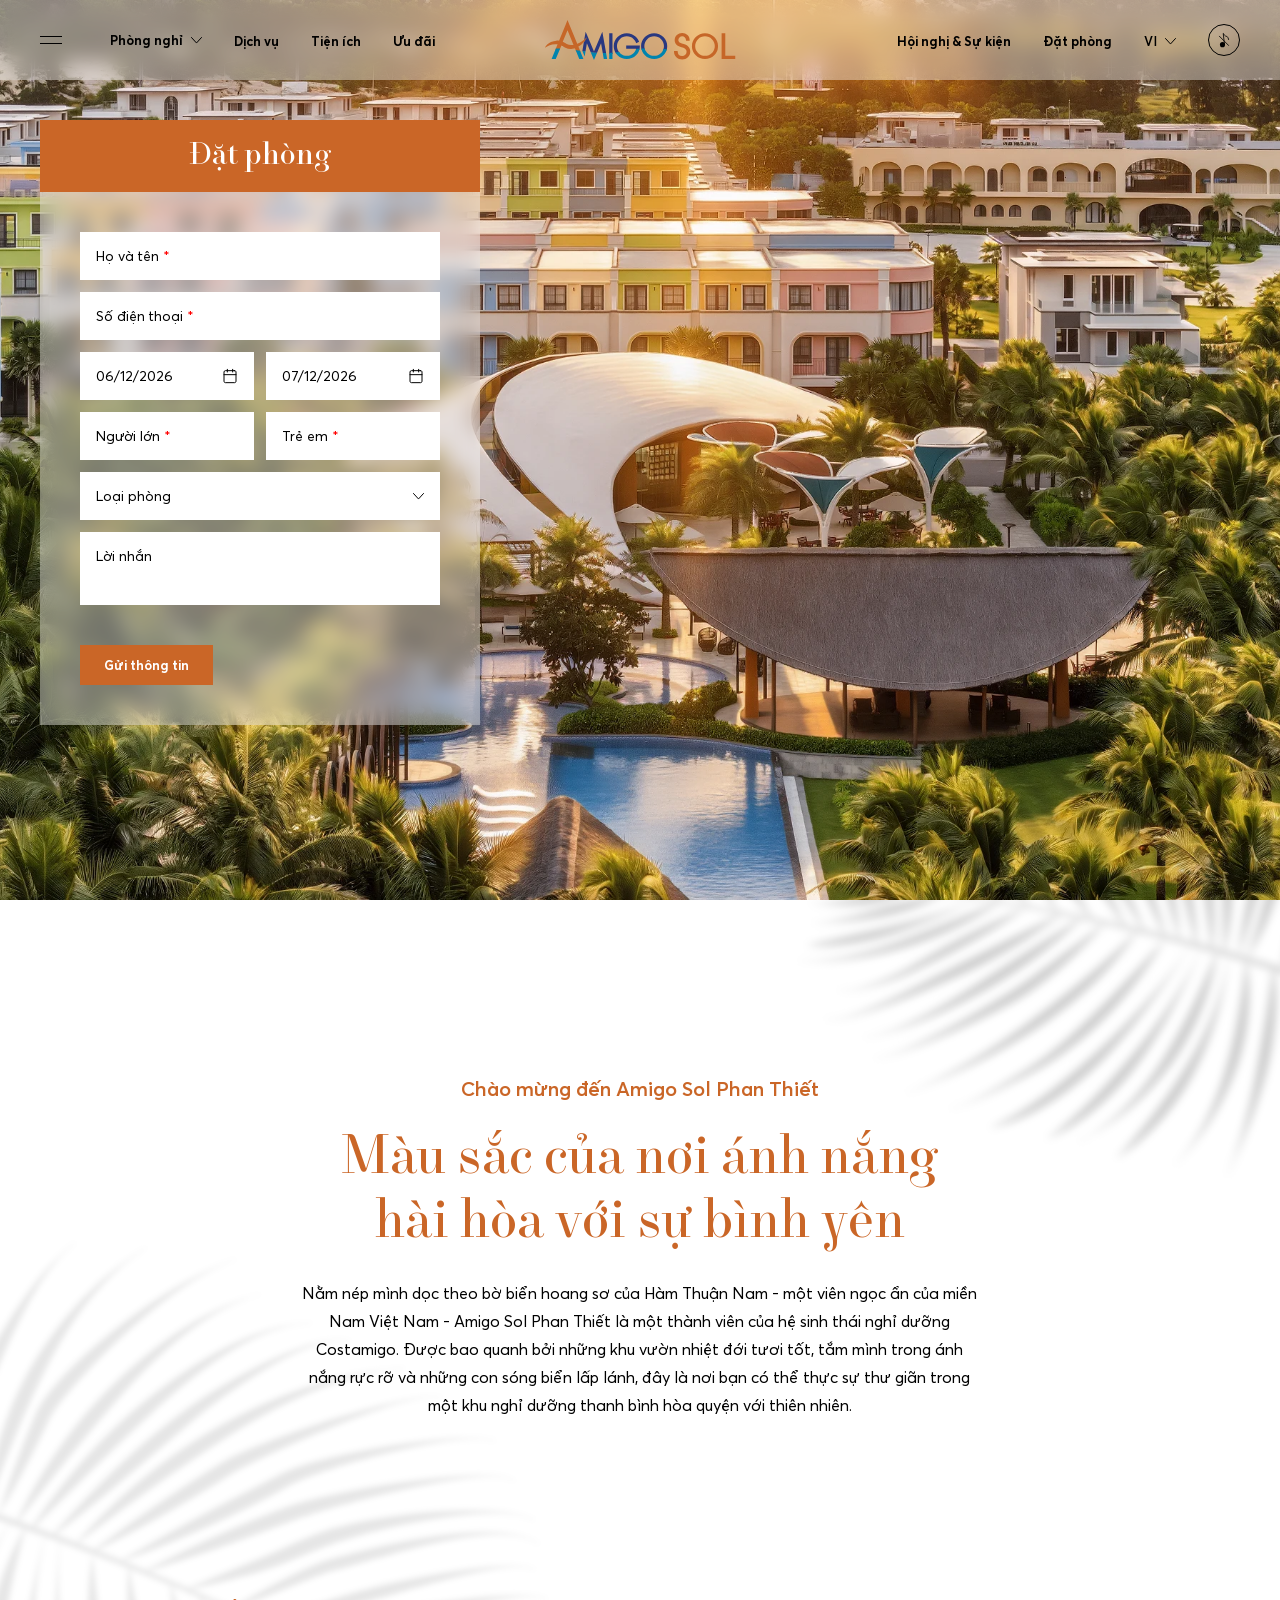
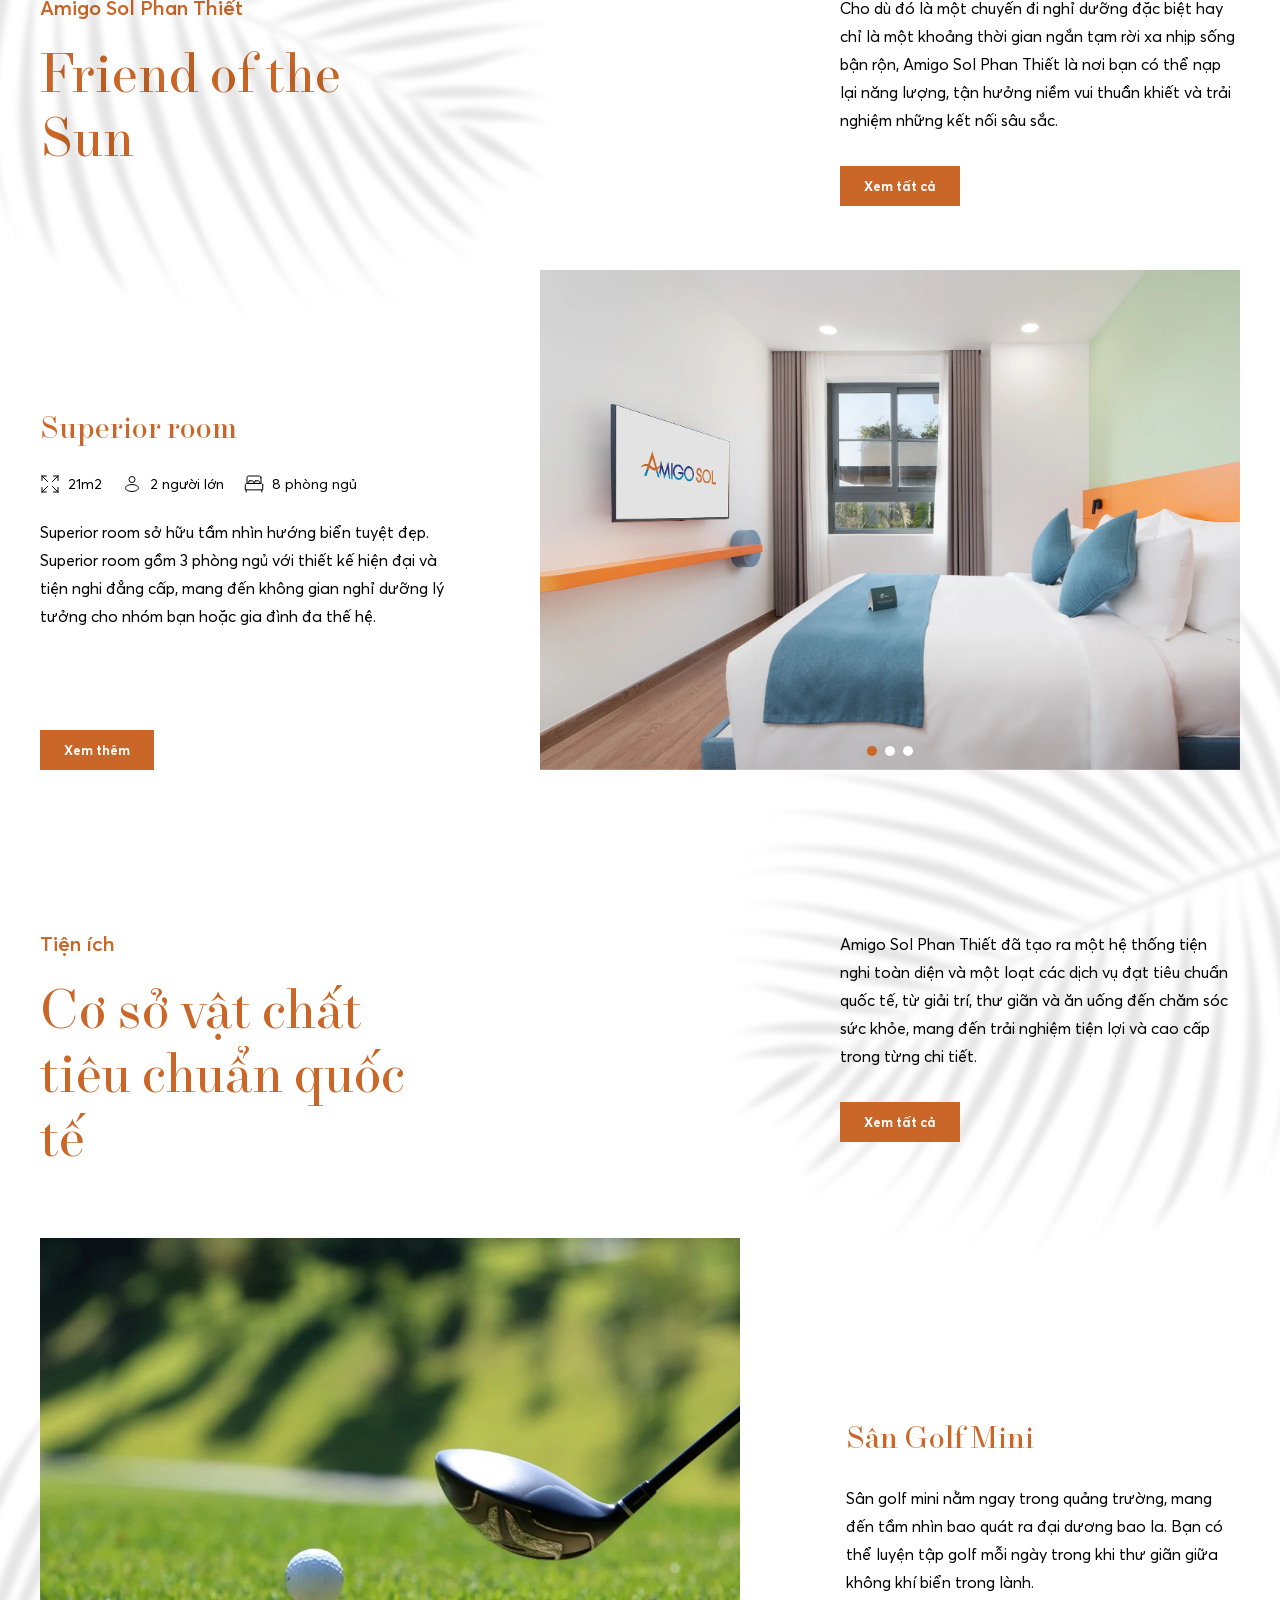
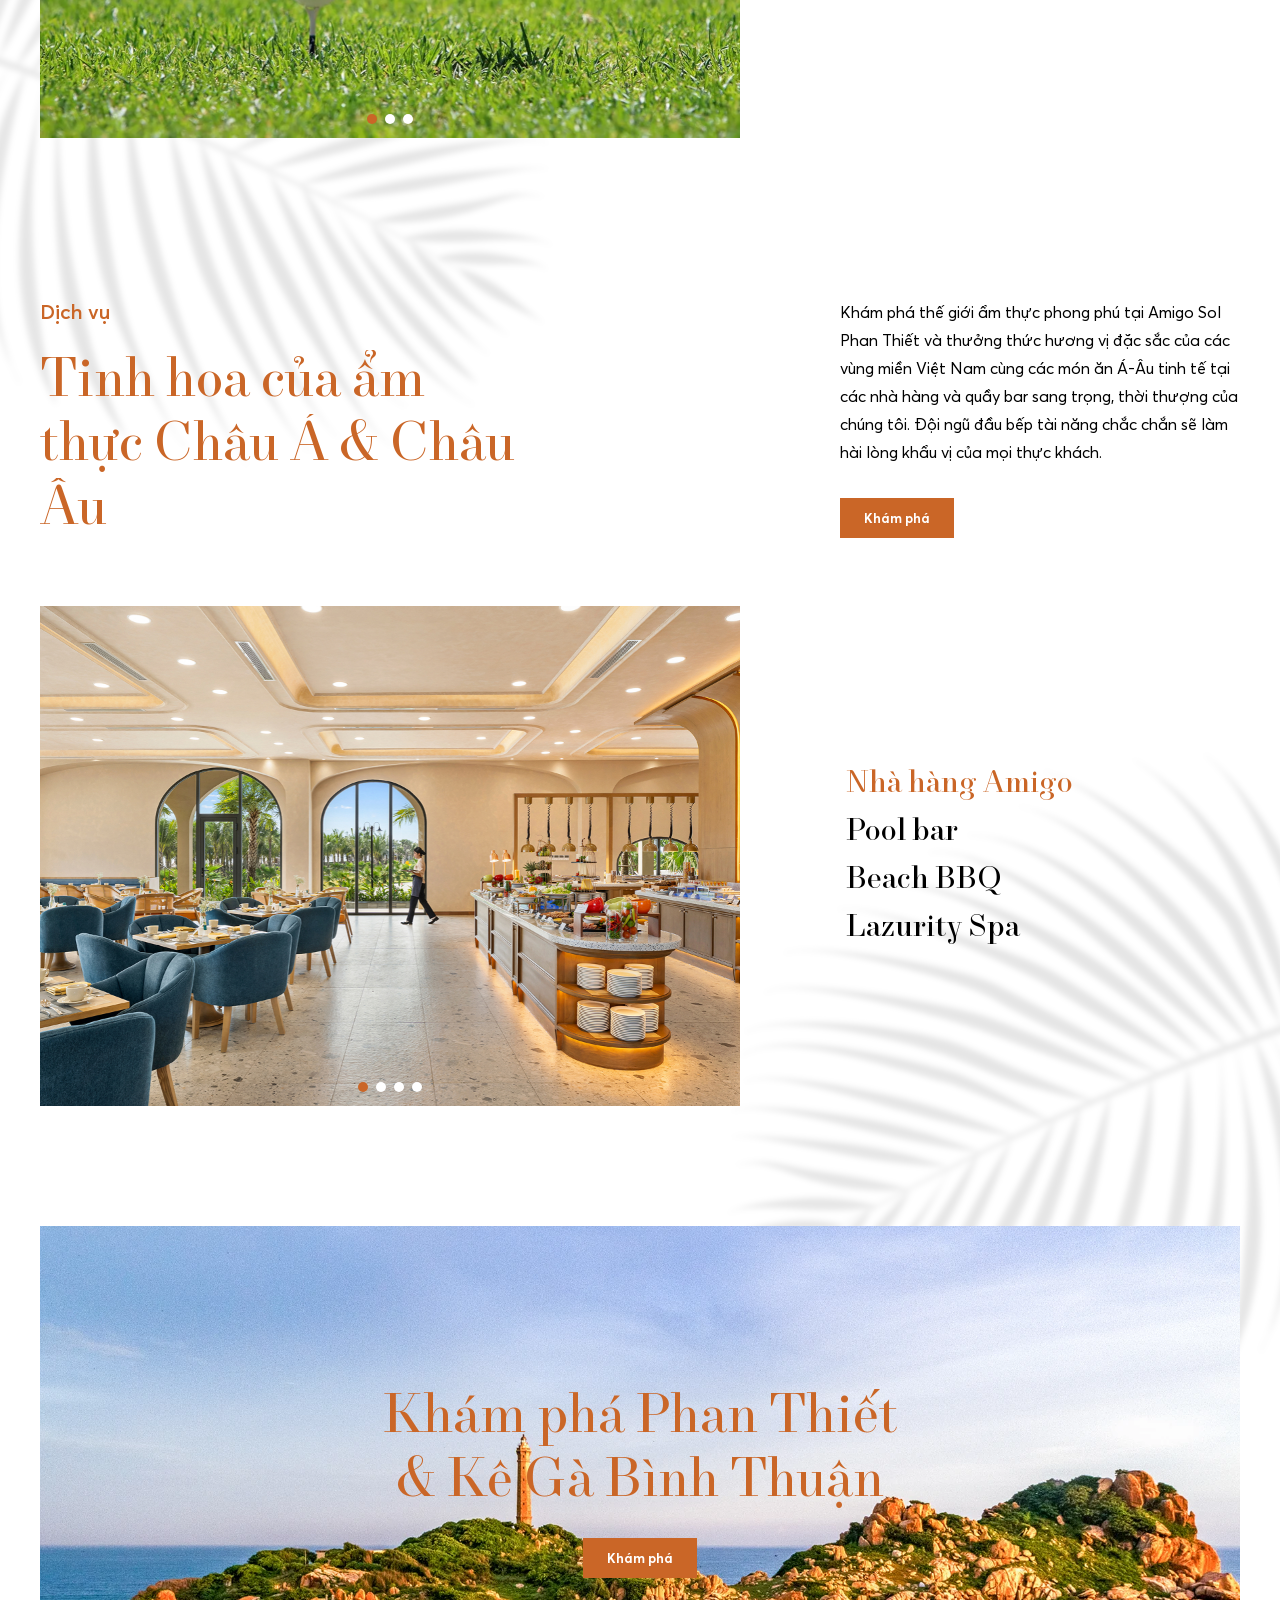
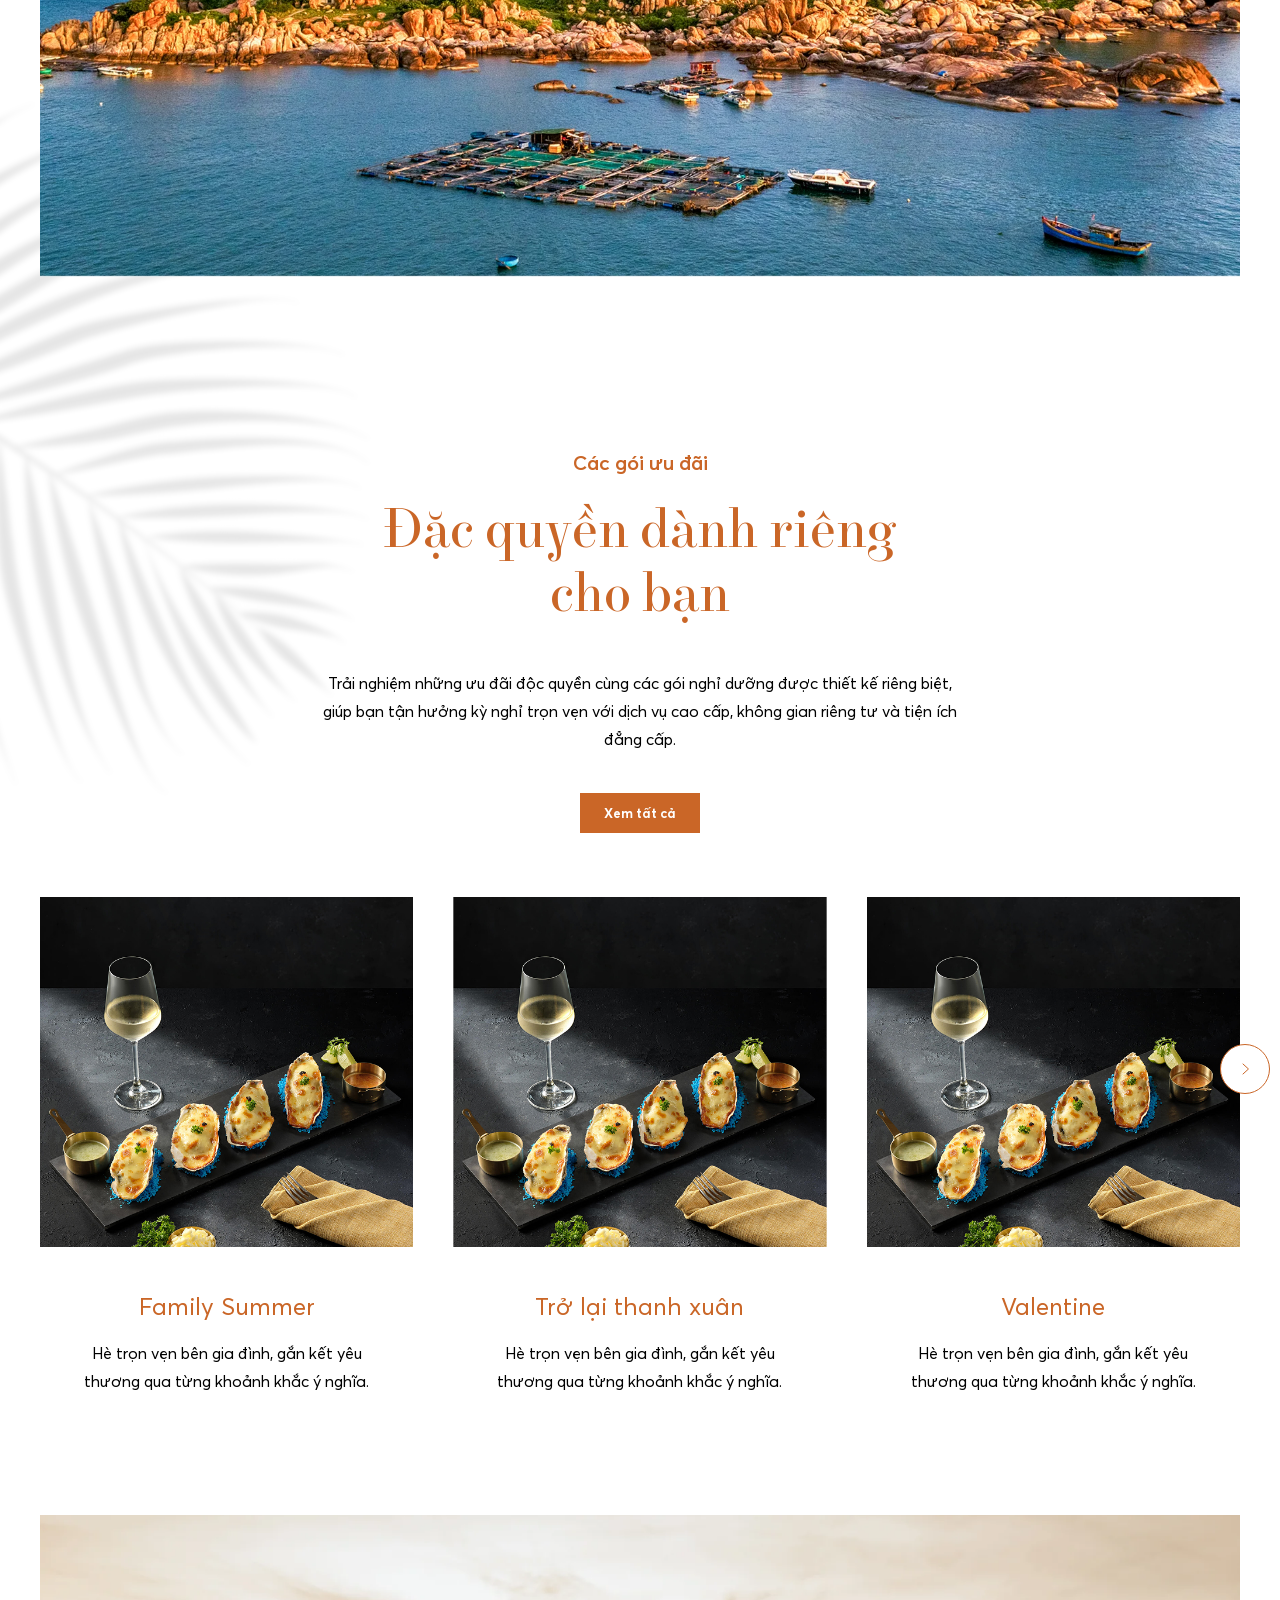
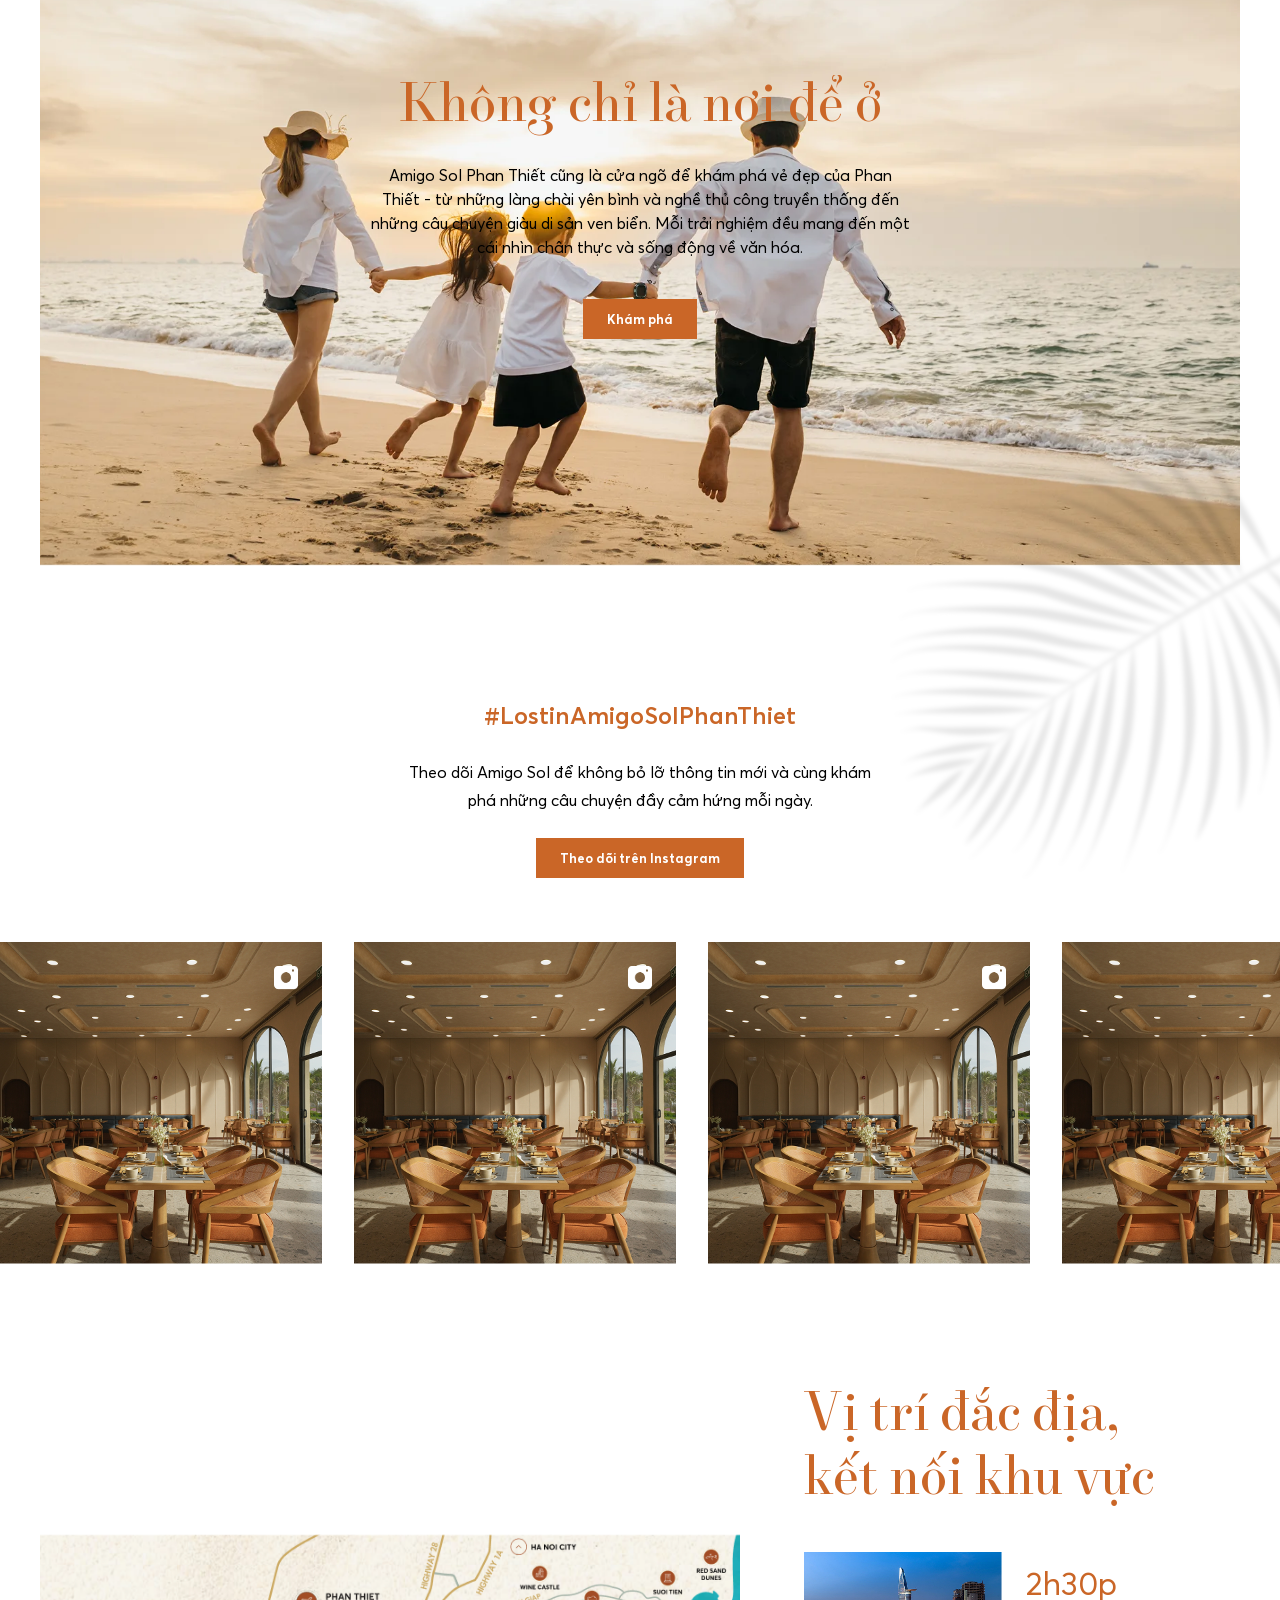
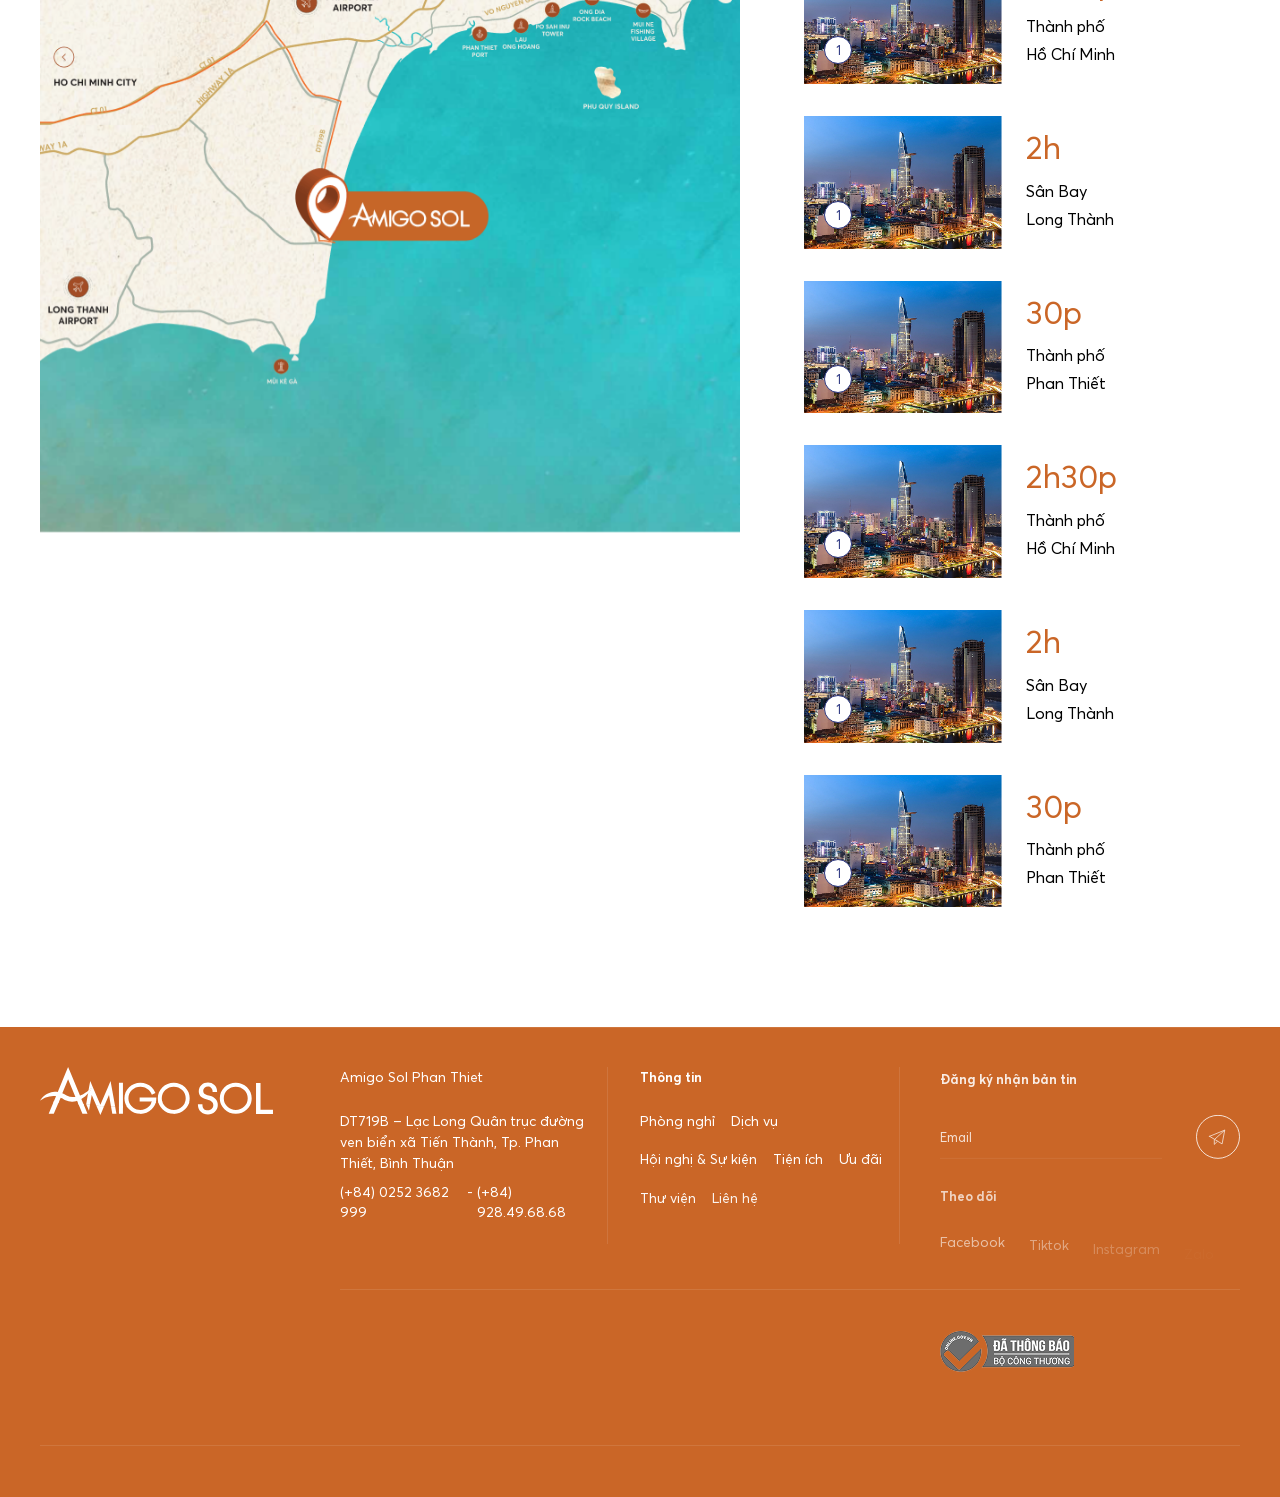
==== commit 8f15875d: "add new mobile section amigo slider" ====
--- a/index.html
+++ b/index.html
@@ -290,7 +290,7 @@
                               <img src="./assets/images/icons/icon-bed.svg" alt="" />
                             </div>
                             <div class="usb-name">
-                              8 phòng ngủ, 1 giường King
+                              8 phòng ngủ
                             </div>
                           </div>
                         </li>
@@ -373,7 +373,7 @@
                               <img src="./assets/images/icons/icon-bed.svg" alt="" />
                             </div>
                             <div class="usb-name">
-                              8 phòng ngủ, 1 giường King
+                              8 phòng ngủ
                             </div>
                           </div>
                         </li>
@@ -397,7 +397,7 @@
       </section>
       <div class="spacing-16x"></div>
 
-      <div class="spacing-16x"></div>
+
       <section class="amigo-content">
         <div class="amigo-content-top tl-text">
           <div class="content-left">
@@ -513,7 +513,8 @@
             <a href="" class="btn-general text-e-btn">Khám phá</a>
           </div>
         </div>
-        <div class="amigo-content-bottom container-fluid p-0">
+        <!-- swiper desktop -->
+        <div class="amigo-content-bottom container-fluid p-0 d-none d-lg-block">
           <div class="row g-0">
             <div class="col-lg-7">
               <div class="swiper swiper-serivce">
@@ -554,6 +555,58 @@
             </div>
           </div>
         </div>
+        <!-- end swiper desktop -->
+        <!-- swiper-mobile -->
+        <div class="amigo-content-bottom container-fluid p-0 d-block d-lg-none">
+          <div class="slider-amigo-wrapper row g-0">
+            <div class="col-lg-5">
+              <div class="slider-amigo-content-box d-flex align-items-end h-100">
+                <div class="slider-amigo-content-import"></div>
+              </div>
+              <!-- Nơi inject tag + title có animation -->
+            </div>
+            <div class="col-lg-7">
+              <!-- Image slider (master) -->
+              <div class="slider-amigo-image position-relative">
+                <div class="swiper-wrapper">
+
+                  <div class="swiper-slide">
+                    <div class="amigo-image">
+                      <img src="./assets/images/del/service-3.jpg" />
+                    </div>
+                    <div class="amigo-slide-content" hidden>
+                      <div class="amigo-name">Lazurity Spa</div>
+
+                      <div class="amigo-description">
+                        Mỗi khoảnh khắc tại Lazurity Spa không chỉ đánh thức mọi giác quan của bạn mà còn nhẹ nhàng dẫn
+                        bạn trở lại trạng thái cân bằng về thể chất, tinh thần và tâm hồn.
+                      </div>
+                      <div class="amigo-button"><a href="#">Xem thêm</a></div>
+                    </div>
+                  </div>
+                  <div class="swiper-slide">
+                    <div class="amigo-image">
+                      <img src="./assets/images/del/service-4.jpg" />
+                    </div>
+                    <div class="amigo-slide-content" hidden>
+                      <div class="amigo-name">Nhà hàng Amigo</div>
+
+                      <div class="amigo-description">
+                        Nằm trong không gian thoáng đãng, với sức chứa lên đến 150 Khách, nhà hàng Amigo cung cấp tiệc
+                        buffet đạt tiêu chuẩn quốc tế kết hợp với thực đơn gọi món đa dạng phục vụ cả ngày.
+                      </div>
+                      <div class="amigo-button"><a href="#">Xem thêm</a></div>
+                    </div>
+                  </div>
+                </div>
+                <div class="swiper-pagination"></div>
+              </div>
+
+              <!-- Content slider sync (slave - optional) -->
+            </div>
+          </div>
+        </div>
+        <!-- end swiper-mobile -->
         <div class="amigo-artwork bottom-right e-leaf">
           <img src="./assets/images/icons/leaf-left.png" alt="" />
         </div>
@@ -566,7 +619,7 @@
             <div class="content">
               <div class="content-box tl-text">
                 <h1 class="h0-font color-secondary font-heading text-e-title">
-                  Khám phá Phan Thiết & <br />Kê Gà Bình Thuận
+                  Khám phá Phan Thiết & Kê Gà Bình Thuận
                 </h1>
 
                 <div class="d-flex justify-content-center text-e-btn">
@@ -609,7 +662,7 @@
                   <div class="swiper-slide" data-cursor-text="Chi tiết">
                     <div class="section-offer__item">
                       <a href="./offer-detail.html"
-                        class="section-offer__img d-block animation-image">
+                        class="section-offer__img animation-image-clip d-block animation-image">
                         <img src="./assets/images/del/offer-1.jpg" alt="" />
                       </a>
                       <div class="section-offer__content">
@@ -626,7 +679,7 @@
                   <div class="swiper-slide" data-cursor-text="Chi tiết">
                     <div class="section-offer__item">
                       <a href="./offer-detail.html"
-                        class="section-offer__img d-block animation-image">
+                        class="section-offer__img animation-image-clip d-block animation-image">
                         <img src="./assets/images/del/offer-1.jpg" alt="" />
                       </a>
                       <div class="section-offer__content">
@@ -643,7 +696,7 @@
                   <div class="swiper-slide" data-cursor-text="Chi tiết">
                     <div class="section-offer__item">
                       <a href="./offer-detail.html"
-                        class="section-offer__img d-block animation-image">
+                        class="section-offer__img animation-image-clip d-block animation-image">
                         <img src="./assets/images/del/offer-1.jpg" alt="" />
                       </a>
                       <div class="section-offer__content">
@@ -659,7 +712,7 @@
                   </div>
                   <div class="swiper-slide" data-cursor-text="Chi tiết">
                     <div class="section-offer__item">
-                      <a href="./offer-detail.html" class="section-offer__img d-block">
+                      <a href="./offer-detail.html" class="section-offer__img animation-image-clip d-block">
                         <img src="./assets/images/del/offer-1.jpg" alt="" />
                       </a>
                       <div class="section-offer__content">
--- a/assets/main/css/style.min.css
+++ b/assets/main/css/style.min.css
@@ -1 +1 @@
-:root{--font-heading:"VL NewParis Headline",sans-serif;--font-body:"Averta",sans-serif;--color-black:#000000;--color-white:#ffffff;--color-primary:#2a3580;--color-secondary:#ca6627;--color-third:#0084ae;--color-bg:#d9bb9b}.color-black{color:var(--color-black)}.color-white{color:var(--color-white)}.color-primary{color:var(--color-primary)}.color-secondary{color:var(--color-secondary)}.color-third{color:var(--color-third)}.limit-width{max-width:1440px;width:100%;margin:0 auto}.font-heading{font-family:var(--font-heading)}.font-body{font-family:var(--font-body)}.h0-font{font-size:56px;line-height:64px;font-weight:400}.h1-font{font-size:40px;line-height:48px;font-weight:400}@media (max-width:991px){.h1-font{font-size:32px;line-height:40px}}.h1-mobile{font-size:32px;line-height:40px;font-weight:400}.h2-font{font-size:24px;line-height:40px;font-weight:400}@media (max-width:991px){.h2-font{font-size:20px;line-height:32px}}.h2-mobile{font-size:20px;line-height:32px;font-weight:400}.b0-font{font-size:20px;line-height:28px;font-weight:600}.b1-font{font-size:16px;line-height:28px}.b2-font{font-size:13px;line-height:20px;font-weight:700;letter-spacing:3%}.b2-medium{font-size:14px;line-height:20px;font-weight:400}*,:after,:before{box-sizing:border-box}*{margin:0;padding:0;font:inherit}canvas,img,picture,svg,video{display:block;max-width:100%}input,select,textarea{background-color:transparent;outline:0}button{cursor:pointer;background-color:transparent;outline:0;border:0}[type=button],[type=reset],[type=submit],button{-webkit-appearance:button}[type=button]::-moz-focus-inner,[type=reset]::-moz-focus-inner,[type=submit]::-moz-focus-inner,button::-moz-focus-inner{border-style:none;padding:0}[type=button]:-moz-focusring,[type=reset]:-moz-focusring,[type=submit]:-moz-focusring,button:-moz-focusring{outline:1px solid #000}[type=checkbox],[type=radio]{box-sizing:border-box;padding:0}[type=search]::-webkit-search-decoration{-webkit-appearance:none}button:focus{outline:0}a,a:hover{text-decoration:none;cursor:pointer;outline:0;color:inherit}ol,ul{list-style:none;margin:0;padding:0}h1,h2,h3,h4,h5,h6,p{margin:0;padding:0;overflow-wrap:break-word}body{width:100%;min-height:100vh;text-rendering:optimizeLegibility!important;-webkit-font-smoothing:auto!important;-moz-osx-font-smoothing:grayscale!important;font-family:var(--font-body);overflow-x:hidden}.background-pattern{position:relative}.background-pattern::before{content:"";position:absolute;top:0;left:0;width:100%;height:100%;background-image:url(../../images/icons/bg.png);background-repeat:repeat-y;background-size:100% auto;z-index:-1}.hover-underline-black,.hover-underline-white{position:relative}.hover-underline-black::before,.hover-underline-white::before{content:"";position:absolute;width:100%;height:1px;background-color:var(--color-black);bottom:-2px;left:0;transform:scaleX(0);transform-origin:bottom right;transition:transform .3s cubic-bezier(.4,0,.2,1)}.hover-underline-black:hover::before,.hover-underline-white:hover::before{transform:scaleX(1);transform-origin:bottom left}.hover-underline-black.active::before,.hover-underline-white.active::before{transform:scaleX(1);transform-origin:bottom left}.hover-underline-white::before{background-color:var(--color-white)}.btn-general,.global-button{display:block;height:40px;background-color:var(--color-secondary);width:max-content;padding:10px 24px;color:var(--color-white);transition:all .3s ease;font-size:13px;line-height:20px;font-weight:700}.btn-general:hover,.global-button:hover{background-color:var(--color-primary);color:var(--color-white)}.btn-general.secondary,.global-button.secondary{background-color:transparent;border:1px solid var(--color-secondary);color:var(--color-secondary)}.btn-general.secondary:hover,.global-button.secondary:hover{background-color:var(--color-secondary);color:var(--color-white)}.spacing-120{height:120px}.spacing-16x{height:160px}.animation-image-clip{clip-path:inset(0);transition-duration:1s;transition-timing-function:cubic-bezier(.4,0,.2,1);transition-property:clip-path;transition-property:clip-path,-webkit-clip-path;overflow:hidden;will-change:clip-path}@media (min-width:992px){.animation-image-clip:hover{clip-path:inset(3%)}.animation-image-clip:hover img{transform:scale(1.05)}}.animation-image-clip img{transition-property:-webkit-transform;transition-property:transform;transition-property:transform,-webkit-transform;transition-timing-function:cubic-bezier(.4,0,.2,1);transition-duration:1s;transition-timing-function:cubic-bezier(.4,0,.2,1)}.dropdown-custom{position:relative}.dropdown-custom__item{color:var(--color-primary)!important;font-weight:600;cursor:pointer}.dropdown-custom__item:not(:first-child){margin-top:8px}.dropdown-custom__text{font-weight:600}.dropdown-custom-btn{display:flex;align-items:center;gap:8px}.dropdown-custom-menu{position:absolute;background-color:var(--color-white);padding:6px 0;bottom:0;left:0;transform:translateY(100%);transition:all .3s ease;clip-path:polygon(0 0,100% 0,100% 0,0 0);will-change:clip-path}.dropdown-custom-menu.dropdown--active{clip-path:polygon(0 0,100% 0,100% 100%,0 100%)}.e-card-list{margin-bottom:120px}.e-card-list.list-even{margin-bottom:200px}.hover-scale{overflow:hidden}.hover-scale img{transition:transform .3s ease}.hover-scale:hover img{transform:scale(1.03)}#header{position:fixed;top:0;left:0;right:0;width:100%;z-index:99;transition:transform .4s ease}#header.scrolled{transform:translateY(-100%)}.header-wrapper{display:flex;align-items:center;justify-content:space-between;padding:24px 40px;position:relative;z-index:99;background-color:rgba(255,255,255,.4);backdrop-filter:blur(10px)}@media (max-width:991px){.header-wrapper{padding:16px 24px}}.header-logo{position:absolute;top:50%;left:50%;transform:translate(-50%,-50%)}.header-logo img{width:auto;height:40px}@media (max-width:991px){.header-logo img{height:48px;width:auto}}.header-menu{display:flex;align-items:center}.header-menu .btn-hamburger{display:flex;align-items:center;gap:5px;color:var(--color-white);margin-right:48px;position:relative}.header-menu .btn-hamburger::after{content:"";position:absolute;width:40px;height:40px;top:50%;left:50%;transform:translate(-50%,-50%);z-index:2}.header-menu .btn-hamburger.change .group-ic .ic span{background-color:var(--color-white)}.header-menu .btn-hamburger.change .group-ic .ic span:first-child{transform:rotate(45deg);top:4px!important}.header-menu .btn-hamburger.change .group-ic .ic span:last-child{transform:rotate(-45deg);bottom:3px!important}.header-menu .btn-hamburger .group-ic{width:22px;height:8px}.header-menu .btn-hamburger .group-ic .ic{width:100%;height:100%;display:flex;flex-direction:column;justify-content:space-between;position:relative}.header-menu .btn-hamburger .group-ic .ic span{display:block;width:100%;height:1px;background-color:var(--color-black);transition:all .2s ease;position:absolute;transform:rotate(0)}.header-menu .btn-hamburger .group-ic .ic span:first-child{top:0}.header-menu .btn-hamburger .group-ic .ic span:last-child{bottom:0}.header-menu .btn-music{margin-left:32px;height:32px;width:32px;position:relative;border:1px solid var(--color-black);border-radius:50%;background-size:100% 100%}.header-menu .btn-music .line-muted{opacity:0;visibility:hidden;transition:all .2s ease}.header-menu .btn-music.pause .line-muted{opacity:1;visibility:visible}.header-menu .btn-music svg{width:11px;height:16px;position:absolute;top:50%;left:50%;transform:translate(-50%,-50%)}.header-menu .btn-music .icon-pause{opacity:0;visibility:hidden}.header .menu{display:flex;align-items:center;gap:32px}.header .menu .menu-item-has-children{gap:8px;position:relative}.header .menu .menu-item-has-children:hover::after{opacity:1;visibility:visible}.header .menu .menu-item-has-children::after{content:"";width:100%;height:30px;background-color:transparent;position:absolute;top:100%;left:0;opacity:0;visibility:hidden}.header .menu .menu-item-has-children:hover .sub-menu{clip-path:polygon(0 0,100% 0,100% 100%,0 100%)}.header .menu .menu-item-has-children .sub-menu{transition:all .4s ease;background-color:var(--color-bg);padding:24px;position:absolute;left:-24px;top:calc(100% + 30px);width:max-content;max-width:276px;clip-path:polygon(0 0,100% 0,100% 0,0 0);will-change:clip-path}.header .menu .menu-item-has-children .sub-menu li:not(:last-child){margin-bottom:8px}.header .menu .menu-item-has-children .sub-menu a{color:var(--color-black);font-size:13px;line-height:20px;font-weight:600}.header .menu .menu-item-has-children .sub-menu a::before{background-color:var(--color-primary)}.header-sub-menu{position:fixed;left:0;top:0;bottom:0;width:100%;min-height:calc(100svh - 80px);will-change:transform;transition:all .5s ease;background-color:#282828;opacity:0;visibility:hidden;z-index:94}@media (max-width:991px){.header-sub-menu{top:55px}}.header-sub-menu.show{opacity:1;visibility:visible}.header-sub-menu__container{display:grid;grid-template-columns:4fr 8fr;height:100%}@media (max-width:991px){.header-sub-menu__container{grid-template-columns:1fr;position:relative}}.header-sub-menu__container .sub-menu{display:flex;justify-content:center;align-items:center;height:100%}@media (max-width:991px){.header-sub-menu__container .sub-menu{overflow-y:scroll;height:calc(100vh - 100px);padding-bottom:100px;padding-top:100px}.header-sub-menu__container .sub-menu::-webkit-scrollbar{display:none}}.header-sub-menu__container .sub-menu ul{display:flex;align-items:center;flex-direction:column;gap:24px}@media (max-width:991px){.header-sub-menu__container .sub-menu ul{gap:18px}}@media (max-width:480px){.header-sub-menu__container .sub-menu ul li a{white-space:nowrap;font-size:20px;line-height:30px}}.header-sub-menu__container .sub-menu ul li a:hover{color:var(--color-white)}.header-sub-menu__container .sub-menu ul li a::before{background-color:var(--color-white);height:1px;bottom:-4px;mask-size:100% auto}@media (max-width:480px){.header-sub-menu__container .sub-menu ul li a::before{bottom:-2px}}.header-sub-menu .sub-menu-container{background-color:var(--color-secondary);position:relative;padding-top:80px}.header-sub-menu .sub-menu-container::before{content:"";position:absolute;top:0;left:0;width:100%;height:80px;background-color:#282828}@media (max-width:991px){.header-sub-menu .sub-menu-container{position:relative}}.header-sub-menu .sub-menu-container .menu-has-children .sub-menu{opacity:0;visibility:hidden;position:absolute;top:64px;left:0}.header-sub-menu .sub-menu-overlay{background-color:#282828}.header .lang{margin-left:32px;transform:translateY(1px);cursor:pointer}.header .lang .dropdown-custom{position:relative}.header .lang .dropdown-custom-item{color:var(--color-primary)!important;font-weight:600}.header .lang .dropdown-custom-item:not(:first-child){margin-top:8px}.header .lang .dropdown-custom-item span{color:var(--color-black)}.header .lang .dropdown-custom-text{font-weight:600}.header .lang .dropdown-custom-text span{color:var(--color-black)}.header .lang .dropdown-custom-btn{display:flex;align-items:center;gap:8px}.header .lang .dropdown-custom-menu{position:absolute;background-color:var(--color-bg);padding:12px 24px;bottom:-29px;left:-24px;transform:translateY(100%);transition:all .3s ease;clip-path:polygon(0 0,100% 0,100% 0,0 0);will-change:clip-path}.header .lang .dropdown-custom-menu.dropdown--active{clip-path:polygon(0 0,100% 0,100% 100%,0 100%)}.header-sub-menu-bottom{background-color:var(--color-secondary);display:flex;justify-content:center;align-items:center;position:absolute;z-index:10;bottom:0;left:0;right:0;height:50px}.header-sub-menu-bottom .bottom-wrapper{display:grid;grid-template-columns:1fr 1fr;height:100%;border-top:1px solid rgba(255,255,255,.1);width:calc(100% - 48px)}.header-sub-menu-bottom .lang{margin-left:0;display:flex;justify-content:center;align-items:center}.header-sub-menu-bottom .lang .dropdown-custom-menu{top:-16px;bottom:unset;transform:translateY(-100%);clip-path:polygon(0 100%,100% 100%,100% 100%,0 100%)}.header-sub-menu-bottom .lang .dropdown-custom-btn img{transform:rotate(180deg)}.header-sub-menu-bottom .virtual-link{display:flex;justify-content:center;align-items:center;border-left:1px solid rgba(255,255,255,.1)}.section-banner{position:relative;height:100vh}.section-banner .booking-form{position:absolute;left:40px;z-index:5;top:50%;transform:translateY(calc(-50% + 40px));width:440px;height:auto;background-color:rgba(255,255,255,.4);backdrop-filter:blur(10px)}.section-banner .booking-form-head{display:flex;justify-content:center;align-items:center;padding:16px;background-color:var(--color-secondary)}.section-banner .booking-form-head h3{font-size:24px;line-height:28px}.section-banner .booking-form-main{display:flex;flex-direction:column;gap:12px;padding:24px}.section-banner .booking-form-main>*{font-size:14px;line-height:20px}.section-banner .booking-form-main .input-item{position:relative;background-color:var(--color-white);padding:14px 16px}.section-banner .booking-form-main .input-item input,.section-banner .booking-form-main .input-item textarea{width:100%;border:none;outline:0}.section-banner .booking-form-main .input-item input:focus+label,.section-banner .booking-form-main .input-item input:not(:placeholder-shown)+label,.section-banner .booking-form-main .input-item textarea:focus+label,.section-banner .booking-form-main .input-item textarea:not(:placeholder-shown)+label{opacity:0;pointer-events:none}.section-banner .booking-form-main .input-item input::placeholder,.section-banner .booking-form-main .input-item textarea::placeholder{color:var(--color-black)}.section-banner .booking-form-main .input-item textarea{resize:none}.section-banner .booking-form-main .input-item label{position:absolute;left:16px;pointer-events:none;transition:all .3s ease;color:var(--color-black)}.section-banner .booking-form-main .input-item label span{color:red}.section-banner .booking-form-main .input-item .icon{width:16px;height:16px;position:absolute;top:50%;right:16px;transform:translateY(-50%);pointer-events:none}.section-banner .booking-form-main .form-row.two-col{display:grid;grid-template-columns:1fr 1fr;gap:12px}.section-banner .booking-form-main .form-bottom{margin-top:12px}.section-banner .booking-form-main .form-bottom a{transition:all .4s ease}.section-banner .booking-form-main .form-bottom a:hover{color:var(--color-primary)}.section-banner .booking-form-main .dropdown-custom{z-index:2;background-color:var(--color-white)}.section-banner .booking-form-main .dropdown-custom-btn{height:48px;padding:0 16px;width:100%;justify-content:space-between}.section-banner .booking-form-main .dropdown-custom-item{padding:6px 16px;cursor:pointer}.section-banner .booking-form-main .dropdown-custom-menu{width:100%}.section-banner .booking-form-main .dropdown-custom .value-select,.section-banner .booking-form-main .dropdown-custom-item{font-size:14px;line-height:20px}@media (max-width:991px){.section-banner{max-height:640px}}.section-banner__container{width:100%;height:100vh}@media (max-width:991px){.section-banner__container{max-height:640px}}.section-banner__wrapper{width:100%;height:100%}@media (min-width:991px){.section-banner__wrapper{height:100vh;overflow:hidden}}.section-banner__wrapper .video{width:100%;position:relative;overflow:hidden;padding-bottom:56.25%;height:0;max-width:100%}@media (max-width:991px){.section-banner__wrapper .video{height:100%}}.section-banner__wrapper .video iframe{position:absolute;top:0;left:0;width:100%;height:100%}@media (max-width:1400px){.section-banner__wrapper .video iframe{height:100vh;width:177.78vh;top:50%;left:50%;-webkit-transform:translate(-50%,-50%);-ms-transform:translate(-50%,-50%);transform:translate(-50%,-50%);padding-bottom:0}}.section-banner__wrapper video{object-fit:cover}.section-banner__wrapper picture{width:100%;height:100%;overflow:hidden}.section-banner__wrapper img{width:100%;height:100%;object-fit:cover}.section-banner .banner-slider{width:100%;height:100%}.section-banner .banner-slider-img{width:100%;height:100%}.section-banner .banner-slider-img img{width:100%;height:100%;object-fit:cover}.section-banner .banner-slider .swiper-btn-custom{margin:0;width:80px;height:80px;background-color:var(--color-pattern);border:1px solid var(--color-primary);border-radius:50%;display:flex;justify-content:center;align-items:center;top:0;left:0;opacity:0;transition:opacity .3s cubic-bezier(.4,0,.2,1),transform .3s cubic-bezier(.4,0,.2,1);transform-origin:center;z-index:999;cursor:none}.section-banner .banner-slider .swiper-btn-custom::after{content:unset;font-size:0}.section-banner .banner-slider .swiper-btn-custom svg{width:auto;height:auto}.section-banner .swiper-pagination-bullet{width:10px;height:10px;background-color:var(--color-white);opacity:1}.section-banner .swiper-pagination-bullet-active{background-color:var(--color-secondary)}footer{padding:0 40px;position:relative;overflow:hidden;z-index:2;background-color:var(--color-secondary)}footer .animation-text-v3:hover{color:var(--color-white)!important}footer .animation-text-v3::before{background-color:var(--color-white)}@media (max-width:991px){footer{padding:0 24px}}footer .footer__bg{position:absolute;bottom:-50px;left:-80px;transform:rotate(27deg)}@media (max-width:991px){footer .footer__bg{bottom:unset;right:-160px;left:unset;top:0;transform:rotate(0) scaleX(-1)}}footer .footer-top{padding-top:40px;padding-bottom:40px;position:relative}@media (max-width:991px){footer .footer-top{padding-top:48px}}footer .footer-top::after{content:"";background-color:rgba(255,255,255,.1);position:absolute;top:0;left:0;width:100%;height:1px}footer .footer-top .title{margin-bottom:24px}footer .footer-alpha,footer .footer-copyright{display:flex;align-items:center}footer .footer-logo{width:233px;height:auto;display:flex;flex-direction:column;gap:40px 0}@media (max-width:991px){footer .footer-logo{width:200px;margin-bottom:48px}}footer .footer-logo img{width:100%;height:100%;object-fit:cover}@media (max-width:991px){footer .footer-contact{padding-top:24px}}footer .footer-contact form{display:flex;align-items:center;gap:34px;transform:translateY(-15px)}footer .footer-contact form .field{width:100%;position:relative}footer .footer-contact form .field::after{content:"";background-color:rgba(255,255,255,.1);position:absolute;bottom:0;left:0;width:100%;height:1px}footer .footer-contact form input{width:100%;border:0;height:44px;font-size:13px;line-height:20px;font-weight:500;color:var(--color-white)}footer .footer-contact form input::placeholder{font-size:13px;line-height:20px;font-weight:500;color:var(--color-white)}footer .footer-contact form button{width:44px;height:44px;min-width:44px;border-radius:50%;border:1px solid var(--color-white);transition:all .3s ease;position:relative}footer .footer-contact form button svg{width:44px;height:44px;position:absolute;top:50%;left:50%;transform:translate(-50%,-50%)}footer .footer-contact form button circle,footer .footer-contact form button path{transition:all .4s ease}footer .footer-contact form button:hover{background-color:var(--color-white)}footer .footer-contact form button:hover path{stroke:var(--color-primary)}footer .footer-contact form button:hover circle{fill:var(--color-white)}footer .footer-contact form button:hover .icon{fill:#232c6a}footer .footer-contact .social{margin-top:25px}footer .footer-contact .social ul{gap:24px}footer .footer-contact .social ul li{display:flex}footer .footer-contact .social ul li a:hover{color:var(--color-white)}footer .footer-menu{margin-right:40px;padding-right:12px;position:relative}@media (max-width:991px){footer .footer-menu{margin-right:0;padding:24px 0}}footer .footer-menu .menu{display:flex;flex-wrap:wrap;gap:18px 16px}@media (max-width:991px){footer .footer-menu .menu{display:grid;grid-template-columns:1fr 1fr;gap:16px 40px}}footer .footer-menu::after{content:"";background-color:rgba(255,255,255,.1);position:absolute;top:0;right:0;width:1px;height:100%}@media (max-width:991px){footer .footer-menu::after{width:100%;height:1px;top:unset;bottom:0}}footer .footer-menu ul li{display:flex}footer .footer-menu ul li a{font-size:14px;line-height:20px;font-weight:500;color:var(--color-white)}footer .footer-main{display:grid;grid-template-columns:repeat(3,1fr);margin-bottom:45px}@media (max-width:991px){footer .footer-main{grid-template-columns:1fr;margin-bottom:24px}}footer .footer-location{margin-right:32px;padding-right:18px;position:relative}@media (max-width:991px){footer .footer-location{margin-right:0;padding-bottom:24px}}footer .footer-location::after{content:"";background-color:rgba(255,255,255,.1);position:absolute;top:0;right:0;width:1px;height:100%}@media (max-width:991px){footer .footer-location::after{bottom:0;top:unset;right:unset;width:100%;height:1px;left:0}}footer .footer-location p{margin-bottom:8px}footer .footer-location>*{font-size:14px;left:20px;font-weight:400}footer .footer-location a:hover{color:var(--color-white)}footer .footer-headquarter{display:grid;grid-template-columns:66.6666666667% 33.3333333333%;padding:36px 0 0;position:relative}@media (max-width:991px){footer .footer-headquarter{grid-template-columns:1fr;padding:24px 0 16px;gap:24px}}footer .footer-headquarter::after{content:"";background-color:rgba(255,255,255,.1);position:absolute;top:0;left:0;width:100%;height:1px}footer .footer-headquarter .logo-bct{width:134px;height:auto;filter:grayscale(100%)}footer .footer-headquarter .info{max-width:78%}@media (max-width:991px){footer .footer-headquarter .info{max-width:100%}}footer .footer-bottom{display:grid;grid-template-columns:25% 50% 25%;padding:16px 0;position:relative}@media (max-width:991px){footer .footer-bottom{grid-template-columns:1fr;gap:24px;padding:24px 0 68px}}footer .footer-bottom::after{content:"";background-color:rgba(255,255,255,.1);position:absolute;top:0;left:0;width:100%;height:1px}footer .footer-bottom .menu{display:flex;align-items:center;gap:32px}@media (max-width:991px){footer .footer-bottom .menu{flex-wrap:wrap;gap:16px 24px}}footer .footer-bottom .menu li{display:flex}footer .footer-bottom .menu a{font-size:13px;line-height:20px;font-weight:500;color:var(--color-white)}footer .footer-alpha a:hover{color:var(--color-white)}.intro{position:relative;width:100%;padding:175px 0}.intro.not-home{padding:120px 0}.intro-wrapper{display:flex;justify-content:center}.intro-box{width:53%;text-align:center;display:flex;flex-direction:column;gap:24px}.intro-artwork{position:absolute;pointer-events:none;z-index:1}.intro-artwork.top-right{top:0;right:0;transform:translateY(-50%)}.intro-artwork.left-bottom{bottom:0;left:0;transform:translateY(50%)}.intro-detail-page{padding:200px 40px 0;position:relative}.intro-detail-page .intro-page-wrap{text-align:center;margin-bottom:120px}.intro-detail-page .intro-page-wrap.contact-content ul{width:70%;margin:0 auto;display:flex;flex-direction:column;gap:12px}.intro-detail-page .intro-page-wrap h3{margin-bottom:24px}.intro-detail-page .top-right{top:40%}.amigo-content{padding:0 40px;position:relative}.amigo-content .other-room-title{margin-bottom:72px}.amigo-content.service-section .amigo-content-top .content-left{width:40%}.amigo-content.service-section .amigo-service-titles{display:flex;flex-direction:column;gap:8px;padding-left:calc(8.3333333333% + 64px)}.amigo-content.service-section .amigo-service-titles .item-title{transition:color .3s ease-in-out}.amigo-content.service-section .amigo-service-titles .item-title.active{color:var(--color-secondary)}.amigo-content.service-section .amigo-artwork.bottom-right{bottom:0;right:0;transform:scaleX(-1) translateY(50%)}.amigo-content-top{display:flex;align-items:flex-start;justify-content:space-between;margin-bottom:64px}.amigo-content-top .content-left,.amigo-content-top .content-right{width:33.3333333333%}.amigo-content-top .content-left .tag{margin-bottom:24px}.amigo-content-top .content-right .description{margin-bottom:32px}.amigo-content .swiper-pagination-bullet{width:10px;height:10px;background-color:var(--color-white);opacity:1}.amigo-content .swiper-pagination-bullet-active{background-color:var(--color-secondary)}.amigo-content .slider-amigo-image{height:500px}.amigo-content .slider-amigo-image .swiper-slide{width:100%;height:100%}.amigo-content .slider-amigo-image .swiper-slide .amigo-image{width:100%;height:100%}.amigo-content .slider-amigo-image .swiper-slide .amigo-image img{width:100%;height:100%;object-fit:cover}.amigo-content .slider-amigo-content-import{padding-right:calc(8.3333333333% + 40px)}.amigo-content .slider-amigo-content-import .current-button{margin-top:100px}.amigo-content .slider-amigo-content-import .current-name{margin-bottom:24px}.amigo-content .slider-amigo-wrapper.flex-row-reverse .slider-amigo-content-import{padding-right:0;padding-left:calc(8.3333333333% + 64px)}.amigo-content .amigo-usb{display:flex;align-items:center;gap:20px;flex-wrap:wrap;margin-bottom:24px}.amigo-content .amigo-usb-item{display:flex;align-items:center;gap:8px}.amigo-content .amigo-usb-item .usb-name{font-size:14px;line-height:20px;font-weight:400;color:var(--color-black)}.amigo-content .amigo-artwork{position:absolute;z-index:-1;pointer-events:none}.amigo-content .amigo-artwork.top-right{top:0;right:0;transform:scaleX(-1) translateY(-50%)}.amigo-content .amigo-artwork.left-bottom{left:0;bottom:0;transform:translateY(50%)}.amigo-content .swiper-serivce{height:500px}.amigo-content .swiper-serivce .service-image{width:100%;height:100%}.amigo-content .swiper-serivce .service-image img{width:100%;height:100%;object-fit:cover}.section-map{padding:0 40px;background-repeat:repeat-y;background-size:contain;background-attachment:fixed}.section-map__img{position:relative}.section-map__img .map-link{position:absolute;bottom:30px;right:30px}.section-map__img .map-link path{transition:all .4s ease}.section-map__img .map-link:hover path{fill:var(--color-primary)}@media (max-width:991px){.section-map{padding:0}}.section-map .col-lg-7{height:max-content;position:sticky;top:0;display:flex;align-items:center;justify-content:center;min-height:100vh}@media (max-width:991px){.section-map .col-lg-7{position:static;height:auto;min-height:auto}}.section-map__map{width:100%;aspect-ratio:782/667}.section-map__map img{width:100%;height:100%;object-fit:cover}.section-map__content{padding-left:64px;padding-right:40px}@media (max-width:991px){.section-map__content{padding:0;margin-top:32px}}.section-map__content--item{display:grid;grid-template-columns:1fr 1fr;position:relative}@media (max-width:991px){.section-map__content--item{width:100%}}.section-map__content--title{margin-bottom:40px}@media (max-width:991px){.section-map__content--title{padding:0 24px;margin-bottom:32px}}.section-map__content--list{display:flex;flex-direction:column;gap:32px}@media (max-width:991px){.section-map__content--list{gap:24px;flex-direction:row;overflow-x:scroll}.section-map__content--list::-webkit-scrollbar{display:none}}.section-map__destination{width:100%;aspect-ratio:221/148}@media (max-width:991px){.section-map__destination{aspect-ratio:155/104;width:155px}}.section-map__destination img{width:100%;height:100%;object-fit:cover}@media (max-width:991px){.section-map__destination img{width:155px}}.section-map__number{position:absolute;left:20px;bottom:20px;border:1px solid var(--color-primary);background-color:var(--color-white);z-index:2;width:28px;height:28px;border-radius:50%;display:flex;justify-content:center;align-items:center;color:var(--color-primary);font-size:13px;line-height:20px}@media (max-width:991px){.section-map__number{left:8px;bottom:8px;width:20px;height:20px;font-size:8px;line-height:14px}}.section-map__desc{background:var(--color-white);padding:16px 24px;display:flex;flex-direction:column;justify-content:space-between}@media (max-width:991px){.section-map__desc{padding:16px 16px;width:155px}}.section-map__desc .time{display:flex;align-items:flex-start;gap:5px}.section-map__desc .time .number{font-size:32px;font-family:var(--font-body);line-height:1;color:var(--color-secondary);font-weight:400}@media (max-width:991px){.section-map__desc .time .number{font-size:32px}}.section-map__desc .time .unit{font-family:var(--font-body);color:var(--color-primary);font-size:14px;line-height:21px}.section-map__desc .name{font-size:16px;line-height:28px;color:var(--color-black)}@media (max-width:991px){.section-map__desc .name{font-size:13px;line-height:20px}}.section-contact{padding-top:80px;position:relative}.section-contact .amigo-artwork{position:absolute;right:0;top:0;transform:translateY(-25%);pointer-events:none}.section-contact__bg{position:absolute;left:0;top:-15%;width:auto;height:auto;z-index:-1}@media (max-width:991px){.section-contact__bg{top:-5%}}.section-contact__bg.right{left:unset;right:0;top:0}@media (max-width:991px){.section-contact__bg.right{display:none}}.section-contact__top{margin-bottom:64px}.section-contact__top--item{text-align:center;padding:0 80px}@media (max-width:991px){.section-contact__top--item{padding:0 24px}}.section-contact__top--title{margin-bottom:24px;font-size:24px;line-height:36px;font-weight:600;font-family:var(--font-body)}@media (max-width:991px){.section-contact__top--title{margin-bottom:32px}}.section-contact__top .btn-wrapper{margin:24px auto 0;width:max-content}@media (max-width:991px){.section-contact__top .btn-wrapper{margin:32px auto 0}}.section-contact .slider-contact{display:flex;gap:40px;overflow:hidden}@media (max-width:991px){.section-contact .slider-contact{gap:24px}}.section-contact .slider-contact:hover .slider-wrapper{animation-play-state:paused}.section-contact .slider-wrapper{display:flex;gap:32px;animation-name:swiperAnimation;animation-duration:40s;animation-timing-function:linear;animation-iteration-count:infinite}@media (max-width:991px){.section-contact .slider-wrapper{gap:24px}}.section-contact .slider-item{width:322px;aspect-ratio:1;position:relative}@media (max-width:991px){.section-contact .slider-item{width:290px}}.section-contact .slider-item .slider-link{position:absolute;display:inline-block;width:24px;height:24px;top:24px;right:24px}.section-contact .slider-item .slider-img{width:100%;height:100%;overflow:hidden}.section-contact .slider-item .slider-img img{width:100%;height:100%;object-fit:cover}@keyframes swiperAnimation{0%{transform:translateX(0)}100%{transform:translateX(-100%)}}.form-contact{position:relative}.form-contact__container{padding:40px 24px 40px;position:relative;z-index:2}.form-contact__container::before{content:"";position:absolute;top:0;left:24px;width:calc(100% - 48px);height:1px;background-color:var(--color-primary);opacity:.1}.form-contact__container::after{content:"";position:absolute;bottom:0;left:24px;width:calc(100% - 48px);height:1px;background-color:var(--color-primary);opacity:.1}.form-contact__container .group-form{margin-bottom:24px}.form-contact__container .group-form.cols{display:grid;grid-template-columns:1fr 1fr;gap:24px}@media (max-width:991px){.form-contact__container .group-form.cols{grid-template-columns:1fr}}.form-contact__container .group-form input{border:none;padding-bottom:12px;width:100%;color:var(--color-black);font-size:16px;line-height:28px}.form-contact__container .group-form input::placeholder{color:var(--color-black);font-size:16px;line-height:28px}.form-contact__container .group-form textarea{border:none;padding-bottom:12px;width:100%;color:var(--color-black);font-size:16px;line-height:28px;resize:none}.form-contact__container .group-form textarea::placeholder{color:var(--color-black);font-size:16px;line-height:28px}.form-contact__container .group-form .form-input{position:relative}.form-contact__container .group-form .form-input.full::before{content:"";position:absolute;bottom:0;left:0;width:100%;height:1px;background-color:var(--color-primary);opacity:.1}.form-contact__container .group-form .form-input::before{content:"";position:absolute;bottom:0;left:0;width:100%;height:1px;background-color:var(--color-primary);opacity:.1}.form-contact__container .group-check{display:flex;align-items:center;width:100%;justify-content:space-between;padding-top:56px}@media (max-width:991px){.form-contact__container .group-check{flex-direction:column;gap:32px;padding-top:8px;align-items:flex-start}.form-contact__container .group-check button{margin:0 auto}}.form-contact__container .group-check .check-box{display:flex;align-items:center;gap:16px}.form-contact__container .group-check .check-box label{font-size:13px;line-height:20px;color:var(--color-black)}.form-contact__container .group-check .check-box input{appearance:none;width:20px;height:20px;border-radius:2px;transition:all .3s ease;position:relative;cursor:pointer;border:1px solid var(--color-secondary)}.form-contact__container .group-check .check-box input:checked::before{opacity:1;visibility:visible}.form-contact__container .group-check .check-box input::before{content:"";position:absolute;top:50%;left:50%;transform:translate(-50%,-50%);width:12px;height:12px;background-image:url(../../images/icons/icon-tick.svg);opacity:0;visibility:hidden;transition:all .2s ease;background-repeat:no-repeat;background-position:center}.form-contact button[type=submit]:disabled{background-color:rgba(14,98,97,.4)}section.image-with-text{position:relative;z-index:2}section.image-with-text .amigo-artwork{position:absolute;right:0;bottom:-50%}section.image-with-text.parallax{padding:0 40px}@media (max-width:991px){section.image-with-text.parallax .content{top:90px}}section.image-with-text.parallax .section-wrapper{overflow:hidden}section.image-with-text.parallax .section-wrapper img{transform:scale(1.15)}section.image-with-text .ilus-right{width:365px;height:auto;position:absolute;right:0;top:-25%;z-index:-1}@media (max-width:991px){section.image-with-text{overflow:unset}}section.image-with-text .main-image{width:100%;max-height:100vh;aspect-ratio:1440/843;object-position:bottom;object-fit:cover}@media (max-width:991px){section.image-with-text .main-image{aspect-ratio:375/800}}@media (max-width:480px){section.image-with-text .main-image{aspect-ratio:375/600;max-height:80vh}}section.image-with-text .detail-slider{max-height:100vh;width:100%}section.image-with-text .detail-slider .swiper-slide{overflow:hidden}section.image-with-text .detail-slider__image{position:relative}section.image-with-text .detail-slider__image img{width:100%;aspect-ratio:1440/843;object-position:center;object-fit:cover}section.image-with-text .swiper-button-next{right:0}section.image-with-text .swiper-button-prev{left:0}section.image-with-text .swiper-button-next,section.image-with-text .swiper-button-prev{margin:0;width:50px;height:50px;background-color:var(--color-secondary);border:1px solid var(--color-secondary);border-radius:50%;display:flex;justify-content:center;align-items:center;top:0;left:0;opacity:0;transition:opacity .3s cubic-bezier(.4,0,.2,1),transform .3s cubic-bezier(.4,0,.2,1);transform-origin:center;z-index:999;cursor:none}section.image-with-text .swiper-button-next svg,section.image-with-text .swiper-button-prev svg{width:auto;height:auto}section.image-with-text .swiper-button-next:after,section.image-with-text .swiper-button-prev:after{display:none}section.image-with-text .mask{position:absolute;left:0;width:100%;z-index:9;height:50vh;background:var(--color-pattern) url(../../images/bg-body.png);background-size:contain}section.image-with-text .mask.top{top:0}section.image-with-text .mask.top::after{content:"";background:var(--color-pattern) url(../../images/bg-body.png);mask:url(../../images/mask-top.png);mask-size:100% 100%;background-size:contain;background-repeat:repeat-y;width:100%;aspect-ratio:1440/104;height:auto;position:absolute;left:0;top:95%;transform:translateY(-10px)}section.image-with-text .section-wrapper{position:relative;height:100%;overflow:hidden}section.image-with-text .mask.bottom{bottom:0}section.image-with-text .mask.bottom::after{content:"";background:var(--color-pattern) url(../../images/bg-body.png);mask:url(../../images/mask-bottom.png);mask-size:100% 100%;width:100%;aspect-ratio:1440/210;background-size:contain;background-repeat:repeat-y;position:absolute;left:0;bottom:100%;transform:translateY(1px);pointer-events:none}section.image-with-text .content{position:absolute;z-index:2;top:160px;left:50%;transform:translateX(-50%);max-width:52%;width:100%;padding:0 40px}@media (max-width:991px){section.image-with-text .content{top:64px;max-width:100%;padding:0 40px}section.image-with-text .content .content-box{transform:none!important}}section.image-with-text .content h1{margin-bottom:24px;text-align:center}@media (max-width:991px){section.image-with-text .content h1{margin:0 auto 24px;max-width:80%}}@media (max-width:480px){section.image-with-text .content h1{max-width:200px}}section.image-with-text .content .desc{text-align:center;margin-bottom:40px}@media (max-width:991px){section.image-with-text .content .desc{margin-bottom:32px}}section.image-with-text.reverse-mask .mask.top::after{transform:translateY(-10px) scaleX(-1)}section.image-with-text.reverse-mask .mask.bottom::after{transform:translateY(1px) scaleX(-1)}section.image-with-text .swiper-pagination{top:unset;bottom:12px;left:50%;transform:translateX(-50%)}section.image-with-text .swiper-pagination .swiper-pagination-bullet{width:10px;height:10px;background-color:var(--color-white);opacity:1}section.image-with-text .swiper-pagination .swiper-pagination-bullet-active{background-color:var(--color-secondary)}@media (max-width:991px){.page-home section.image-with-text{overflow:hidden}}.modal-dialog{pointer-events:auto}.home .image-with-text{overflow:hidden}.section-offer{position:relative}.section-offer .amigo-artwork{position:absolute;top:0;left:0;z-index:-1;transform:translateY(-50%);pointer-events:none}@media (max-width:991px){.section-offer.related .section-offer__content{margin-bottom:0}}.section-offer__bg{position:absolute;top:-15%;left:0;width:auto;height:auto;z-index:-1}@media (max-width:991px){.section-offer__bg{top:-10%;display:none}}.section-offer__bg.right{top:5%;left:unset;right:0}@media (max-width:991px){.section-offer__bg.right{display:none}}.section-offer__top{text-align:center;margin-bottom:64px}@media (max-width:991px){.section-offer__top{padding:0 24px;margin-bottom:64px}}.section-offer__top--tag{margin-bottom:24px}.section-offer__top--title{margin-bottom:40px}@media (max-width:991px){.section-offer__top--title{margin-bottom:32px}}@media (max-width:480px){.section-offer__top--title{width:320px;margin-left:auto;margin-right:auto}}.section-offer__top--desc{margin-bottom:40px}@media (max-width:991px){.section-offer__top--desc{margin-bottom:32px}}.section-offer__item:hover .section-offer__content--title{color:var(--color-primary)}.section-offer__img{width:100%;aspect-ratio:426/400;margin-bottom:40px;overflow:hidden}@media (max-width:991px){.section-offer__img{margin-bottom:32px}}.section-offer__img img{width:100%;height:100%;object-fit:cover}.section-offer__content{text-align:center}@media (max-width:991px){.section-offer__content{margin-bottom:48px}}.section-offer__content--title{display:block;margin-bottom:12px;padding-left:40px;padding-right:40px;transition:color .3s ease}@media (max-width:991px){.section-offer__content--title{padding:0}}.section-offer__content--desc{padding:0 40px}@media (max-width:991px){.section-offer__content--desc{padding:0}}.section-offer .swiper-offer{padding:0 40px}@media (max-width:991px){.section-offer .swiper-offer{padding:0}}.section-offer__slider{position:relative}.section-offer__slider .swiper-pagination{top:unset;bottom:0;left:50%;transform:translateX(-50%);width:150px;height:1px;display:none}@media (max-width:991px){.section-offer__slider .swiper-pagination{display:block}}.section-offer__slider .swiper-pagination span{background-color:var(--color-primary)}.section-offer .swiper-btn-offer:after{content:"";font-size:0}.section-offer .swiper-btn-offer{width:50px;height:50px;top:calc(50% - 80px);border:1px solid var(--color-secondary);background-color:var(--color-white);border-radius:50%;transition:all .4s ease}@media (max-width:991px){.section-offer .swiper-btn-offer{display:none}}.section-offer .swiper-btn-offer:hover{background-color:var(--color-primary);border-color:var(--color-primary)}.section-offer .swiper-btn-offer:hover path{stroke:var(--color-white)}.section-offer .swiper-btn-offer svg{width:7px;height:12px}.section-offer .swiper-btn-offer svg path{transition:all .4s ease;stroke:var(--color-secondary)}.section-offer .swiper-btn-offer.swiper-button-prev svg{transform:rotate(180deg)}.section-offer .swiper-btn-offer.swiper-button-disabled{opacity:0;visibility:hidden}.page-offer .accomodation-list .accomodation-card .card-title{margin-bottom:12px}.page-offer .accomodation-list .accomodation-card{gap:40px}.page-offer .accomodation-list{overflow:unset!important}.accomodation-list{position:relative;z-index:3}@media (max-width:991px){.accomodation-list{overflow:hidden}.accomodation-list .accomodation-wrapper .nav{flex-wrap:nowrap;overflow-x:scroll;padding-left:24px;padding-right:24px}.accomodation-list .accomodation-wrapper .nav::-webkit-scrollbar{display:none}.accomodation-list .accomodation-wrapper .nav li button>div{width:max-content}.accomodation-list .accomodation-wrapper .nav li:first-child{margin-left:24px}.accomodation-list .accomodation-wrapper .nav li:last-child{margin-right:24px}}.accomodation-list.news .accomodation__bg{right:0;left:unset;transform:scale(0)}.accomodation-list .accomodation__bg{position:absolute;width:auto;height:auto;top:0;left:0;z-index:-1}.accomodation-list .accomodation__bg:nth-child(1){top:25%}.accomodation-list .accomodation__bg:nth-child(1) img{object-fit:contain;object-position:left center}.accomodation-list .accomodation__bg:nth-child(2){left:unset;right:0;top:60%;width:150px!important}.accomodation-list .accomodation__bg:nth-child(2) img{object-fit:contain;object-position:right}.accomodation-list .accomodation__bg:last-child{top:unset;bottom:0}@media (max-width:991px){.accomodation-list .accomodation__bg:last-child{bottom:-60px;width:100px!important}}@media (max-width:991px){.accomodation-list{padding-bottom:0}}.accomodation-list.news{padding:0}@media (max-width:991px){.accomodation-list.news .nav-tabs{display:flex;flex-wrap:nowrap;overflow-x:scroll;gap:32px}.accomodation-list.news .nav-tabs.gallery{justify-content:center!important}.accomodation-list.news .nav-tabs.gallery .nav-item:first-child{margin-left:0}.accomodation-list.news .nav-tabs::-webkit-scrollbar{display:none}.accomodation-list.news .nav-tabs li{width:max-content}.accomodation-list.news .nav-tabs li .nav-link{width:max-content}}.accomodation-list .nav-tabs{border:none;gap:32px;right:0;left:0;top:unset;bottom:0;z-index:1;padding:12px 0;justify-content:center!important;position:fixed;z-index:99;background-color:var(--color-secondary)}@media (max-width:991px){.accomodation-list .nav-tabs{bottom:43px}}.accomodation-list .nav-tabs .nav-link{background-color:transparent;padding:0;margin:0;border:none}.accomodation-list .nav-tabs .nav-link.active .animation-text-v3::before{transform:scale(1)}.accomodation-list .nav-tabs .nav-link.active .animation-text-v4::before{transform:scale(1)}@media (max-width:991px){.accomodation-list .nav-tabs .nav-link>div{font-size:13px;line-height:20px}}.accomodation-list .accomodation-card{display:flex;flex-direction:column;gap:24px;position:relative}.accomodation-list .accomodation-card:hover .card-title{color:var(--color-primary)}.accomodation-list .accomodation-card:nth-child(even){transform:translateY(80px)}@media (max-width:991px){.accomodation-list .accomodation-card:nth-child(even){transform:translate(0)}}.accomodation-list .accomodation-card .accomodation-link{position:absolute;z-index:2;width:100%;height:calc(100% - 80px);top:0;left:0}@media (max-width:991px){.accomodation-list .accomodation-card .accomodation-link{height:calc(100% - 72px)}}.accomodation-list .accomodation-card .card-top{width:calc(100% - 40px);aspect-ratio:500/320;overflow:hidden;margin:0 auto}.accomodation-list .accomodation-card .card-top img{width:100%;height:100%;object-fit:cover}.accomodation-list .accomodation-card .card-bottom{display:flex;flex-direction:column;align-items:center}@media (max-width:991px){.accomodation-list .accomodation-card .card-bottom{padding:0 24px}}.accomodation-list .accomodation-card .card-info{gap:24px;margin-bottom:24px}@media (max-width:991px){.accomodation-list .accomodation-card .card-info{flex-wrap:wrap;justify-content:center!important;gap:12px 24px}}.accomodation-list .accomodation-card .card-info li{display:flex;align-items:center;gap:8px}.accomodation-list .accomodation-card .card-title{margin-bottom:16px;transition:color .4s ease}@media (max-width:991px){.accomodation-list .accomodation-card .card-title{margin-bottom:12px}}.accomodation-list .accomodation-card .card-title:hover{color:var(--color-secondary)}.accomodation-list .accomodation-card .card-desc{max-width:75%}@media (max-width:991px){.accomodation-list .accomodation-card .card-desc{max-width:100%}}.accomodation-list .accomodation-card .card-cta{margin-top:40px}@media (max-width:991px){.accomodation-list .accomodation-card .card-cta{margin-top:32px}}.accomodation-list__wrapper{display:grid;grid-template-columns:repeat(2,1fr);gap:120px 50px}@media (max-width:991px){.accomodation-list__wrapper{grid-template-columns:1fr;gap:80px 0;padding-bottom:0}}.accomodation-list__wrapper.even{padding-bottom:80px}@media (max-width:991px){.accomodation-list__wrapper.even{padding-bottom:0}}@media (max-width:767px){.page-offer .accomodation-list .nav-tabs{justify-content:flex-start!important}.page-offer .accomodation-list .nav-tabs .nav-item:first-child{margin-left:0}}@media (max-width:991px){.page-offer .accomodation-list{overflow:unset!important}}.page-news .tab-content{padding:0 24px}.list-item{padding:0 40px}@media (max-width:991px){.list-item{padding:0 24px}}.list-item .row{margin-bottom:140px;position:relative}.list-item .row .item__bg{position:absolute;bottom:0;width:auto;height:auto;z-index:-1;right:0;transform:translate(0,-5px)}.list-item .row .item__bg img{width:100%;height:100%;object-fit:contain}.list-item .row.flex-row-reverse .item__bg{left:0;right:unset;transform:translate(0,-5px)}@media (max-width:991px){.list-item .row.flex-row-reverse .item__bg{left:unset;right:0;transform:translateX(0)}}@media (max-width:991px){.list-item .row{margin-bottom:80px}}.list-item .row:last-child{margin-bottom:0}.list-item__content{padding:0 calc(8.3333333333% + 48px);height:100%;display:flex;flex-direction:column}@media (max-width:991px){.list-item__content{padding:0}}.list-item__content--title{margin-bottom:40px}@media (max-width:991px){.list-item__content--title{margin-bottom:24px}}.list-item__content--desc{margin-bottom:48px}@media (max-width:991px){.list-item__content--desc{margin-bottom:24px}}.list-item__content .list-item__btn{margin-top:auto}.list-item__image{width:100%;aspect-ratio:806/500}@media (max-width:991px){.list-item__image{margin-bottom:32px}}.list-item__image img{width:100%;height:100%;object-fit:cover}.list-item__info{margin-bottom:80px}@media (max-width:991px){.list-item__info{margin-bottom:32px}}.list-item__info li{display:flex;flex-direction:column;gap:16px}.list-item__info-i{display:flex;align-items:center;gap:16px}.list-item__info-i .icon{width:20px}.list-item__info-i .icon img{width:100%;height:auto;object-fit:contain}@media (max-width:991px){.page-facilities .list-item__info{margin-bottom:0}}.c-row-list .list-item__info{display:flex;flex-direction:column;gap:12px}.section-story{padding:120px 0;position:relative}.section-story.event .section-story__ilus{top:-25%}@media (max-width:991px){.section-story.event .section-story__ilus{top:-10%}}.section-story.event .section-story__ilus.right{bottom:-35%;top:unset}@media (max-width:991px){.section-story.event .section-story__ilus.right{bottom:0}}.section-story__ilus{position:absolute;top:-50%;left:0;z-index:2;width:auto;height:auto}@media (max-width:991px){.section-story__ilus{z-index:-1;top:-40%}}.section-story__ilus.right{top:unset;bottom:-30%;right:0;left:unset;width:270px!important}.section-story__ilus.right img{object-fit:contain;object-position:right center}@media (max-width:991px){.section-story__ilus.right{bottom:-10%;width:140px!important}}.section-story__ilus img{width:100%;height:100%;object-fit:contain}.section-story__content{text-align:center}@media (min-width:992px){.section-story__content.home{min-height:505px;display:flex;flex-direction:column;justify-content:center}}@media (max-width:991px){.section-story__content{padding:0 24px}}.section-story__content .room-info{margin-top:16px;gap:24px}@media (max-width:991px){.section-story__content .room-info{flex-wrap:wrap;gap:12px 24px}}.section-story__content .room-info li{gap:8px}.section-story__content .culinary-info{margin-top:40px;gap:40px}@media (max-width:991px){.section-story__content .culinary-info{margin-top:32px;flex-wrap:wrap;gap:12px 24px}}.section-story__content .culinary-info img{width:20px}.section-story__content .culinary-info li{gap:16px;text-align:left}.section-story__content .culinary-info li a{color:var(--color-black);position:relative}.section-story__content .culinary-info li a:hover::after{transform:scaleX(1)!important;transform-origin:bottom left}.section-story__content .culinary-info li a::after{content:"";position:absolute;width:100%;height:1px;background-color:var(--color-black);bottom:-4px;left:0;transform:scaleX(0);transform-origin:bottom right;transition:transform .3s cubic-bezier(.4,0,.2,1);mask-repeat:no-repeat;mask-size:100% 100%}.section-story__content .culinary-info li a:hover{color:var(--color-black)}@media (max-width:480px){.section-story__title{width:292px;margin-left:auto;margin-right:auto}}.section-story__description{margin-top:40px;text-align:center}.section-story__bg{position:absolute;top:0;left:-5%;transform:translateX(-50%);width:683px;aspect-ratio:683/505;z-index:-1;overflow:hidden}@media (max-width:991px){.section-story__bg{position:static;transform:translate(0);width:calc(100% - 48px);margin:48px auto 0;aspect-ratio:327/210}}.section-story__bg img{width:100%;height:100%;object-fit:cover}.section-story__leaf{position:absolute;right:0;bottom:0;width:270px!important;aspect-ratio:1;z-index:-1}@media (max-width:991px){.section-story__leaf{bottom:-15%;width:200px!important}}.section-story .btn-wrapper{margin-top:40px;gap:24px;display:flex;justify-content:center}.single-offer .section-story__ilus.right{width:200px!important;bottom:-100%;opacity:.3}.single-offer .section-story__ilus{width:300px!important;opacity:.3}.page-template-template-spa .section-story__ilus.right{bottom:-5%;opacity:.5;width:250px!important}.room-amenities__wrapper h4{font-weight:300}.room-amenities__wrapper .list-item{display:grid;grid-template-columns:repeat(5,1fr);margin-top:80px;gap:62px 40px}@media (max-width:1199px){.room-amenities__wrapper .list-item{grid-template-columns:repeat(3,1fr);gap:32px 40px;margin-top:48px}}@media (max-width:767px){.room-amenities__wrapper .list-item{grid-template-columns:repeat(2,1fr);gap:24px 40px;margin-top:48px}}.room-amenities__wrapper .list-item li{display:flex;flex-direction:column;align-items:center;min-width:130px}.room-amenities__wrapper .list-item li .icon{width:80px;height:80px}.room-amenities__wrapper .list-item li .icon img{width:100%;height:100%;object-fit:cover}.room-amenities__wrapper .list-item li .text{margin-top:12px}.section-act{position:relative}@media (max-width:991px){.section-act{padding:0 24px}}.section-act.section-chef .swiper-box img{object-position:top}.section-act.section-chef .section-act__slider--title{line-height:62px}.section-act.section-chef .section-act__box{margin-bottom:0}.section-act__box{margin-bottom:64px;position:relative;width:100%}.section-act__bg{position:absolute;right:0;bottom:-15%;width:auto;height:auto;z-index:-1}.section-act__bg.top-right{left:unset;right:0;bottom:unset;top:0}.section-act__bg.bottom-left{right:unset;bottom:-30%;left:0}@media (max-width:991px){.section-act__bg.bottom-left{left:0;display:none}}@media (max-width:991px){.section-act__bg{right:0;width:140px}}.section-act__bg img{width:100%;height:100%;object-fit:contain}.section-act__tag{margin-bottom:24px}.section-act__title{max-width:90%}@media (max-width:991px){.section-act__title{max-width:100%}}.section-act__desc{margin-bottom:40px;margin-top:44px;max-width:90%}@media (max-width:991px){.section-act__desc{max-width:100%;margin-top:32px;margin-bottom:32px}}.section-act__desc.not-has-tag{margin-top:20px}.section-act__slider--content{position:relative;height:100%;display:flex;flex-direction:column;justify-content:center;padding-right:calc(8.3333333333% + 40px);overflow:hidden;width:100%}@media (max-width:991px){.section-act__slider--content{overflow:unset;padding-right:0;margin-top:32px;justify-content:flex-start}}@media (max-width:991px){.section-act__slider--content .slider-pagination-main{width:150px;height:1px;left:50%;transform:translateX(-50%);top:unset;bottom:0}.section-act__slider--content .slider-pagination-main span{background-color:var(--color-primary)}}.section-act__slider--content .section-act__slider--desc,.section-act__slider--content .section-act__slider--tag,.section-act__slider--content .section-act__slider--title{transform:translateY(30px);opacity:0}@media (max-width:991px){.section-act__slider--content .section-act__slider--desc,.section-act__slider--content .section-act__slider--tag,.section-act__slider--content .section-act__slider--title{text-align:center}}.section-act__slider--content .swiper-slide.swiper-slide-thumb-active .section-act__slider--desc,.section-act__slider--content .swiper-slide.swiper-slide-thumb-active .section-act__slider--tag,.section-act__slider--content .swiper-slide.swiper-slide-thumb-active .section-act__slider--title{transform:translate(0);opacity:1}.section-act__slider--title{margin-bottom:24px}@media (max-width:991px){.section-act__slider--title{margin-bottom:12px}}.section-act__slider--tag{margin-bottom:24px}@media (max-width:991px){.section-act__slider--tag{margin-bottom:16px}}.section-act .swiper-act-content{overflow:hidden;width:100%}.section-act .act-slider{margin-right:95px}.section-act .act-slider .swiper-slide{overflow:hidden}@media (max-width:991px){.section-act .act-slider{margin-right:0;margin-left:0}}.section-act .act-slider .swiper-box{width:100%;aspect-ratio:550/350}@media (max-width:991px){.section-act .act-slider .swiper-box{padding:0;aspect-ratio:327/209}}.section-act .act-slider .swiper-box-img{height:100%;width:100%}.section-act .act-slider .swiper-box img{width:100%;height:100%;object-fit:cover}.section-act .swiper-btn-act{margin:0;width:80px;height:80px;background-color:var(--color-pattern);border:1px solid var(--color-primary);border-radius:50%;display:flex;justify-content:center;align-items:center;top:0;left:0;opacity:0;transform:scale(0);transition:opacity .2s ease,transform .2s ease;cursor:none}@media (max-width:991px){.section-act .swiper-btn-act{opacity:1;transform:scale(1);cursor:pointer;display:none}}.section-act .swiper-btn-act::after{content:unset;font-size:0}.section-act .swiper-btn-act svg{width:auto;height:auto}.section-act .swiper-button-prev{right:unset}.section-act .swiper-button-next{right:unset;transform:translate(0)}@media (max-width:991px){.section-act .swiper-button-next{opacity:0;display:none}}.section-act .swiper-pagination-fraction{bottom:0;left:0;width:max-content;color:var(--color-primary);border:1px solid var(--color-primary);border-radius:50%;pointer-events:none;display:flex;justify-content:center;align-items:center;width:48px;height:48px;font-size:13px;line-height:20px;font-weight:500;letter-spacing:.39px}@media (max-width:991px){.section-act .swiper-pagination-fraction{left:50%;transform:translateX(-50%);bottom:-48px;border:none}}.section-act .swiper-pagination-fraction span{font-size:13px;line-height:20px;font-weight:500;letter-spacing:.39px}.section-act .button-mobile{width:48px;height:48px;border-radius:50%;border:1px solid var(--color-primary);display:flex;justify-content:center;align-items:center;transition:all .3s ease;display:none}.section-act .button-mobile:hover{background-color:var(--color-primary)}.section-act .button-mobile:hover svg path{stroke:var(--color-white)}@media (max-width:991px){.section-act .slider-navigation{display:flex;align-items:center;justify-content:center;gap:80px;transform:translateY(60px)}.section-act .slider-navigation .swiper-button-prev-mobile svg{transform:rotate(180deg)}}.page-gallery main{overflow:unset}.gallery__list{display:grid;grid-template-columns:repeat(5,1fr);gap:40px;width:100%;padding:0 40px}@media (max-width:991px){.gallery__list{padding:0 24px;grid-template-columns:1fr;grid-auto-rows:minmax(210px,auto);gap:24px}}.gallery__item{display:flex;justify-content:center;align-items:center;position:relative;width:100%;height:330px;cursor:pointer;overflow:hidden;grid-column:span 2}@media (max-width:991px){.gallery__item{grid-column:span 1;grid-row:span 1;height:auto}}.gallery__item .thumb-img{width:100%;height:100%}.gallery__item:nth-child(12n+12),.gallery__item:nth-child(12n+2),.gallery__item:nth-child(12n+4),.gallery__item:nth-child(12n+8){grid-column:span 1}@media (max-width:991px){.gallery__item:nth-child(12n+12),.gallery__item:nth-child(12n+2),.gallery__item:nth-child(12n+4),.gallery__item:nth-child(12n+8){grid-row:span 2}}.gallery__item.media-empty{cursor:default}@media (min-width:1441px){.gallery__item{height:450px}}.gallery__item img{width:100%;height:100%;object-fit:cover}.media-large{grid-column:span 2}.media-large .thumb-img{width:100%;height:100%}.media-small{grid-column:span 1}.media-small .thumb-img{width:100%;height:100%}.media-empty{grid-column:span 1}.media-empty .thumb-img{opacity:0;visibility:hidden}.lg-image img{width:100%;height:100%;object-fit:cover}.lg-content{top:0!important}.lg-img-wrap{padding:7% 0!important}@media (max-width:991px){.lg-img-wrap{padding:10% 24px!important}}.lg-backdrop{background:url(../../images/icons/bg.png);background-repeat:no-repeat;background-size:cover}.lg-sub-html h4{font-family:var(--font-body);font-size:16px;line-height:28px;color:var(--color-secondary);font-weight:400}.lg-components{bottom:5%}.lg-prev{background-color:transparent;left:40px}.lg-prev:hover::after{background-image:url(../../images/icons/icon-lg-prev-hover.svg)}.lg-prev::after{content:"";position:absolute;width:50px;height:50px;background-image:url(../../images/icons/icon-lg-prev.svg);background-color:transparent;background-position:center;transition:background .4s ease}.lg-next{background-color:transparent;right:20px}.lg-next:hover::before{background-image:url(../../images/icons/icon-lg-prev-hover.svg)}.lg-next::before{content:"";position:absolute;width:50px;height:50px;background-image:url(../../images/icons/icon-lg-prev.svg);background-color:transparent;background-position:center;transform:scaleX(-1);right:20px;transition:background .4s ease}.lg-close{background-color:transparent;background-color:red}.lg-close::before{content:"";position:absolute;top:50%;left:50%;transform:translate(-50%,-50%);width:24px;height:24px;background-image:url(../../images/icons/icon-close.svg);background-color:transparent;background-position:center;background-repeat:no-repeat;z-index:2001}.lg-close::after{content:unset}.lg-toolbar{top:40px;padding:0 40px;z-index:2000}@media (max-width:991px){.lg-toolbar{padding:0 12px}}.lg-toolbar .lg-counter{display:none}.lg-toolbar .lg-icon{background-color:var(--color-secondary)}.lg-show-in .lg-backdrop:before{content:"";position:absolute;bottom:0;transform:translateY(50%);left:0;width:720px;height:720px;background-image:url(../../images/icons/leaf-left.png);background-repeat:no-repeat;background-size:contain}.lg-show-in .lg-backdrop:after{content:"";position:absolute;top:0;transform:translateY(-50%);right:0;width:642px;height:700px;background-image:url(../../images/icons/leaf-right.png);background-repeat:no-repeat}.lg-show-in .lg-outer{animation:zoomInPopup .4s ease both}.lg-close{position:relative}.lg-toolbar .lg-close:after{content:unset!important}@keyframes fadeInBackdrop{from{opacity:0}to{opacity:1}}@keyframes zoomInPopup{from{transform:scale(.8);opacity:0}to{transform:scale(1);opacity:1}}+:root{--font-heading:"VL NewParis Headline",sans-serif;--font-body:"Averta",sans-serif;--color-black:#000000;--color-white:#ffffff;--color-primary:#2a3580;--color-secondary:#ca6627;--color-third:#0084ae;--color-bg:#d9bb9b}.color-black{color:var(--color-black)}.color-white{color:var(--color-white)}.color-primary{color:var(--color-primary)}.color-secondary{color:var(--color-secondary)}.color-third{color:var(--color-third)}.limit-width{max-width:1440px;width:100%;margin:0 auto}.font-heading{font-family:var(--font-heading)}.font-body{font-family:var(--font-body)}.h0-font{font-size:56px;line-height:64px;font-weight:400}@media (max-width:991px){.h0-font{font-size:32px;line-height:40px}}.h1-font{font-size:40px;line-height:48px;font-weight:400}@media (max-width:991px){.h1-font{font-size:32px;line-height:40px}}.h1-mobile{font-size:32px;line-height:40px;font-weight:400}@media (max-width:991px){.h1-mobile{font-size:24px;line-height:32px}}.h2-font{font-size:24px;line-height:40px;font-weight:400}@media (max-width:991px){.h2-font{font-size:20px;line-height:32px}}.h2-mobile{font-size:20px;line-height:32px;font-weight:400}.b0-font{font-size:20px;line-height:28px;font-weight:600}.b1-font{font-size:16px;line-height:28px}.b2-font{font-size:13px;line-height:20px;font-weight:700;letter-spacing:3%}.b2-medium{font-size:14px;line-height:20px;font-weight:400}*,:after,:before{box-sizing:border-box}*{margin:0;padding:0;font:inherit}canvas,img,picture,svg,video{display:block;max-width:100%}input,select,textarea{background-color:transparent;outline:0}button{cursor:pointer;background-color:transparent;outline:0;border:0}[type=button],[type=reset],[type=submit],button{-webkit-appearance:button}[type=button]::-moz-focus-inner,[type=reset]::-moz-focus-inner,[type=submit]::-moz-focus-inner,button::-moz-focus-inner{border-style:none;padding:0}[type=button]:-moz-focusring,[type=reset]:-moz-focusring,[type=submit]:-moz-focusring,button:-moz-focusring{outline:1px solid #000}[type=checkbox],[type=radio]{box-sizing:border-box;padding:0}[type=search]::-webkit-search-decoration{-webkit-appearance:none}button:focus{outline:0}a,a:hover{text-decoration:none;cursor:pointer;outline:0;color:inherit}ol,ul{list-style:none;margin:0;padding:0}h1,h2,h3,h4,h5,h6,p{margin:0;padding:0;overflow-wrap:break-word}body{width:100%;min-height:100vh;text-rendering:optimizeLegibility!important;-webkit-font-smoothing:auto!important;-moz-osx-font-smoothing:grayscale!important;font-family:var(--font-body);overflow-x:hidden}.background-pattern{position:relative}.background-pattern::before{content:"";position:absolute;top:0;left:0;width:100%;height:100%;background-image:url(../../images/icons/bg.png);background-repeat:repeat-y;background-size:100% auto;z-index:-1}.hover-underline-black,.hover-underline-white{position:relative}.hover-underline-black::before,.hover-underline-white::before{content:"";position:absolute;width:100%;height:1px;background-color:var(--color-black);bottom:-2px;left:0;transform:scaleX(0);transform-origin:bottom right;transition:transform .3s cubic-bezier(.4,0,.2,1)}.hover-underline-black:hover::before,.hover-underline-white:hover::before{transform:scaleX(1);transform-origin:bottom left}.hover-underline-black.active::before,.hover-underline-white.active::before{transform:scaleX(1);transform-origin:bottom left}.hover-underline-white::before{background-color:var(--color-white)}.btn-general,.global-button{display:block;height:40px;background-color:var(--color-secondary);width:max-content;padding:10px 24px;color:var(--color-white);transition:all .3s ease;font-size:13px;line-height:20px;font-weight:700}.btn-general:hover,.global-button:hover{background-color:var(--color-primary);color:var(--color-white)}.spacing-120{height:120px}@media (max-width:991px){.spacing-120{height:80px}}.spacing-16x{height:160px}@media (max-width:991px){.spacing-16x{height:80px}}.animation-image-clip{clip-path:inset(0);transition-duration:1s;transition-timing-function:cubic-bezier(.4,0,.2,1);transition-property:clip-path;transition-property:clip-path,-webkit-clip-path;overflow:hidden;will-change:clip-path}@media (min-width:992px){.animation-image-clip:hover{clip-path:inset(3%)}.animation-image-clip:hover img{transform:scale(1.05)}}.animation-image-clip img{transition-property:-webkit-transform;transition-property:transform;transition-property:transform,-webkit-transform;transition-timing-function:cubic-bezier(.4,0,.2,1);transition-duration:1s;transition-timing-function:cubic-bezier(.4,0,.2,1)}.dropdown-custom{position:relative}.dropdown-custom__item{color:var(--color-primary)!important;font-weight:600;cursor:pointer}.dropdown-custom__item:not(:first-child){margin-top:8px}.dropdown-custom__text{font-weight:600}.dropdown-custom-btn{display:flex;align-items:center;gap:8px}.dropdown-custom-menu{position:absolute;background-color:var(--color-white);padding:6px 0;bottom:0;left:0;transform:translateY(100%);transition:all .3s ease;clip-path:polygon(0 0,100% 0,100% 0,0 0);will-change:clip-path}.dropdown-custom-menu.dropdown--active{clip-path:polygon(0 0,100% 0,100% 100%,0 100%)}.e-card-list{margin-bottom:120px}.e-card-list.list-even{margin-bottom:200px}.hover-scale{overflow:hidden}.hover-scale img{transition:transform .3s ease}.hover-scale:hover img{transform:scale(1.03)}#header{position:fixed;top:0;left:0;right:0;width:100%;z-index:99;transition:transform .4s ease}#header.scrolled{transform:translateY(-100%)}.header-wrapper{display:flex;align-items:center;justify-content:space-between;padding:24px 40px;position:relative;z-index:99;background-color:rgba(255,255,255,.4);backdrop-filter:blur(10px)}@media (max-width:991px){.header-wrapper{padding:16px 24px}}.header-logo{position:absolute;top:50%;left:50%;transform:translate(-50%,-50%)}.header-logo img{width:auto;height:40px}@media (max-width:991px){.header-logo img{height:48px;width:auto}}.header-menu{display:flex;align-items:center}.header-menu .btn-hamburger{display:flex;align-items:center;gap:5px;color:var(--color-white);margin-right:48px;position:relative}.header-menu .btn-hamburger::after{content:"";position:absolute;width:40px;height:40px;top:50%;left:50%;transform:translate(-50%,-50%);z-index:2}.header-menu .btn-hamburger.change .group-ic .ic span{background-color:var(--color-white)}.header-menu .btn-hamburger.change .group-ic .ic span:first-child{transform:rotate(45deg);top:4px!important}.header-menu .btn-hamburger.change .group-ic .ic span:last-child{transform:rotate(-45deg);bottom:3px!important}.header-menu .btn-hamburger .group-ic{width:22px;height:8px}.header-menu .btn-hamburger .group-ic .ic{width:100%;height:100%;display:flex;flex-direction:column;justify-content:space-between;position:relative}.header-menu .btn-hamburger .group-ic .ic span{display:block;width:100%;height:1px;background-color:var(--color-black);transition:all .2s ease;position:absolute;transform:rotate(0)}.header-menu .btn-hamburger .group-ic .ic span:first-child{top:0}.header-menu .btn-hamburger .group-ic .ic span:last-child{bottom:0}.header-menu .btn-music{margin-left:32px;height:32px;width:32px;position:relative;border:1px solid var(--color-black);border-radius:50%;background-size:100% 100%}.header-menu .btn-music .line-muted{opacity:0;visibility:hidden;transition:all .2s ease}.header-menu .btn-music.pause .line-muted{opacity:1;visibility:visible}.header-menu .btn-music svg{width:11px;height:16px;position:absolute;top:50%;left:50%;transform:translate(-50%,-50%)}.header-menu .btn-music .icon-pause{opacity:0;visibility:hidden}.header .menu{display:flex;align-items:center;gap:32px}.header .menu .menu-item-has-children{gap:8px;position:relative}.header .menu .menu-item-has-children:hover::after{opacity:1;visibility:visible}.header .menu .menu-item-has-children::after{content:"";width:100%;height:30px;background-color:transparent;position:absolute;top:100%;left:0;opacity:0;visibility:hidden}.header .menu .menu-item-has-children:hover .sub-menu{clip-path:polygon(0 0,100% 0,100% 100%,0 100%)}.header .menu .menu-item-has-children .sub-menu{transition:all .4s ease;background-color:var(--color-bg);padding:24px;position:absolute;left:-24px;top:calc(100% + 30px);width:max-content;max-width:276px;clip-path:polygon(0 0,100% 0,100% 0,0 0);will-change:clip-path}.header .menu .menu-item-has-children .sub-menu li:not(:last-child){margin-bottom:8px}.header .menu .menu-item-has-children .sub-menu a{color:var(--color-black);font-size:13px;line-height:20px;font-weight:600}.header .menu .menu-item-has-children .sub-menu a::before{background-color:var(--color-primary)}.header-sub-menu{position:fixed;left:0;top:0;bottom:0;width:100%;min-height:calc(100svh - 80px);will-change:transform;transition:all .5s ease;background-color:#282828;opacity:0;visibility:hidden;z-index:94}@media (max-width:991px){.header-sub-menu{top:55px}}.header-sub-menu.show{opacity:1;visibility:visible}.header-sub-menu__container{display:grid;grid-template-columns:4fr 8fr;height:100%}@media (max-width:991px){.header-sub-menu__container{grid-template-columns:1fr;position:relative}}.header-sub-menu__container .sub-menu{display:flex;justify-content:center;align-items:center;height:100%}@media (max-width:991px){.header-sub-menu__container .sub-menu{overflow-y:scroll;height:calc(100vh - 100px);padding-bottom:100px;padding-top:100px}.header-sub-menu__container .sub-menu::-webkit-scrollbar{display:none}}.header-sub-menu__container .sub-menu ul{display:flex;align-items:center;flex-direction:column;gap:24px}@media (max-width:991px){.header-sub-menu__container .sub-menu ul{gap:18px}}@media (max-width:480px){.header-sub-menu__container .sub-menu ul li a{white-space:nowrap;font-size:20px;line-height:30px}}.header-sub-menu__container .sub-menu ul li a:hover{color:var(--color-white)}.header-sub-menu__container .sub-menu ul li a::before{background-color:var(--color-white);height:1px;bottom:-4px;mask-size:100% auto}@media (max-width:480px){.header-sub-menu__container .sub-menu ul li a::before{bottom:-2px}}.header-sub-menu .sub-menu-container{background-color:var(--color-secondary);position:relative;padding-top:80px}.header-sub-menu .sub-menu-container::before{content:"";position:absolute;top:0;left:0;width:100%;height:80px;background-color:#282828}@media (max-width:991px){.header-sub-menu .sub-menu-container{position:relative}}.header-sub-menu .sub-menu-container .menu-has-children .sub-menu{opacity:0;visibility:hidden;position:absolute;top:64px;left:0}.header-sub-menu .sub-menu-overlay{background-color:#282828}.header .lang{margin-left:32px;transform:translateY(1px);cursor:pointer}.header .lang .dropdown-custom{position:relative}.header .lang .dropdown-custom-item{color:var(--color-primary)!important;font-weight:600}.header .lang .dropdown-custom-item:not(:first-child){margin-top:8px}.header .lang .dropdown-custom-item span{color:var(--color-black)}.header .lang .dropdown-custom-text{font-weight:600}.header .lang .dropdown-custom-text span{color:var(--color-black)}.header .lang .dropdown-custom-btn{display:flex;align-items:center;gap:8px}.header .lang .dropdown-custom-menu{position:absolute;background-color:var(--color-bg);padding:12px 24px;bottom:-29px;left:-24px;transform:translateY(100%);transition:all .3s ease;clip-path:polygon(0 0,100% 0,100% 0,0 0);will-change:clip-path}.header .lang .dropdown-custom-menu.dropdown--active{clip-path:polygon(0 0,100% 0,100% 100%,0 100%)}.header-sub-menu-bottom{background-color:var(--color-secondary);display:flex;justify-content:center;align-items:center;position:absolute;z-index:10;bottom:0;left:0;right:0;height:50px}.header-sub-menu-bottom .bottom-wrapper{display:grid;grid-template-columns:1fr 1fr;height:100%;border-top:1px solid rgba(255,255,255,.1);width:calc(100% - 48px)}.header-sub-menu-bottom .lang{margin-left:0;display:flex;justify-content:center;align-items:center}.header-sub-menu-bottom .lang .dropdown-custom-menu{top:-16px;bottom:unset;transform:translateY(-100%);clip-path:polygon(0 100%,100% 100%,100% 100%,0 100%)}.header-sub-menu-bottom .lang .dropdown-custom-btn img{transform:rotate(180deg)}.header-sub-menu-bottom .virtual-link{display:flex;justify-content:center;align-items:center;border-left:1px solid rgba(255,255,255,.1)}.section-banner{position:relative;height:100vh}.section-banner .booking-form{position:absolute;left:40px;z-index:5;top:120px;width:440px;height:auto;background-color:rgba(255,255,255,.4);backdrop-filter:blur(10px)}.section-banner .booking-form-head{display:flex;justify-content:center;align-items:center;padding:16px;background-color:var(--color-secondary)}.section-banner .booking-form-main{display:flex;flex-direction:column;gap:12px;padding:40px}.section-banner .booking-form-main>*{font-size:14px;line-height:20px}.section-banner .booking-form-main .input-item{position:relative;background-color:var(--color-white);padding:14px 16px}.section-banner .booking-form-main .input-item input,.section-banner .booking-form-main .input-item textarea{width:100%;border:none;outline:0}.section-banner .booking-form-main .input-item input:focus+label,.section-banner .booking-form-main .input-item input:not(:placeholder-shown)+label,.section-banner .booking-form-main .input-item textarea:focus+label,.section-banner .booking-form-main .input-item textarea:not(:placeholder-shown)+label{opacity:0;pointer-events:none}.section-banner .booking-form-main .input-item input::placeholder,.section-banner .booking-form-main .input-item textarea::placeholder{color:var(--color-black)}.section-banner .booking-form-main .input-item textarea{resize:none}.section-banner .booking-form-main .input-item label{position:absolute;left:16px;pointer-events:none;transition:all .3s ease;color:var(--color-black)}.section-banner .booking-form-main .input-item label span{color:red}.section-banner .booking-form-main .input-item .icon{width:16px;height:16px;position:absolute;top:50%;right:16px;transform:translateY(-50%);pointer-events:none}.section-banner .booking-form-main .form-row.two-col{display:grid;grid-template-columns:1fr 1fr;gap:12px}.section-banner .booking-form-main .form-bottom{margin-top:28px}.section-banner .booking-form-main .form-bottom a{transition:all .4s ease}.section-banner .booking-form-main .form-bottom a:hover{color:var(--color-primary)}.section-banner .booking-form-main .dropdown-custom{z-index:2;background-color:var(--color-white)}.section-banner .booking-form-main .dropdown-custom-btn{height:48px;padding:0 16px;width:100%;justify-content:space-between}.section-banner .booking-form-main .dropdown-custom-item{padding:6px 16px;cursor:pointer}.section-banner .booking-form-main .dropdown-custom-menu{width:100%}.section-banner .booking-form-main .dropdown-custom .value-select,.section-banner .booking-form-main .dropdown-custom-item{font-size:14px;line-height:20px}@media (max-width:991px){.section-banner{max-height:640px}}.section-banner__container{width:100%;height:100vh}@media (max-width:991px){.section-banner__container{max-height:640px}}.section-banner__wrapper{width:100%;height:100%}@media (min-width:991px){.section-banner__wrapper{height:100vh;overflow:hidden}}.section-banner__wrapper .video{width:100%;position:relative;overflow:hidden;padding-bottom:56.25%;height:0;max-width:100%}@media (max-width:991px){.section-banner__wrapper .video{height:100%}}.section-banner__wrapper .video iframe{position:absolute;top:0;left:0;width:100%;height:100%}@media (max-width:1400px){.section-banner__wrapper .video iframe{height:100vh;width:177.78vh;top:50%;left:50%;-webkit-transform:translate(-50%,-50%);-ms-transform:translate(-50%,-50%);transform:translate(-50%,-50%);padding-bottom:0}}.section-banner__wrapper video{object-fit:cover}.section-banner__wrapper picture{width:100%;height:100%;overflow:hidden}.section-banner__wrapper img{width:100%;height:100%;object-fit:cover}.section-banner .banner-slider{width:100%;height:100%}.section-banner .banner-slider-img{width:100%;height:100%}.section-banner .banner-slider-img img{width:100%;height:100%;object-fit:cover}.section-banner .banner-slider .swiper-btn-custom{margin:0;width:80px;height:80px;background-color:var(--color-pattern);border:1px solid var(--color-primary);border-radius:50%;display:flex;justify-content:center;align-items:center;top:0;left:0;opacity:0;transition:opacity .3s cubic-bezier(.4,0,.2,1),transform .3s cubic-bezier(.4,0,.2,1);transform-origin:center;z-index:999;cursor:none}.section-banner .banner-slider .swiper-btn-custom::after{content:unset;font-size:0}.section-banner .banner-slider .swiper-btn-custom svg{width:auto;height:auto}.section-banner .swiper-pagination-bullet{width:10px;height:10px;background-color:var(--color-white);opacity:1}.section-banner .swiper-pagination-bullet-active{background-color:var(--color-secondary)}footer{padding:0 40px;position:relative;overflow:hidden;z-index:2;background-color:var(--color-secondary)}footer .animation-text-v3:hover{color:var(--color-white)!important}footer .animation-text-v3::before{background-color:var(--color-white)}@media (max-width:991px){footer{padding:0 24px}}footer .footer__bg{position:absolute;bottom:-50px;left:-80px;transform:rotate(27deg)}@media (max-width:991px){footer .footer__bg{bottom:unset;right:-160px;left:unset;top:0;transform:rotate(0) scaleX(-1)}}footer .footer-top{padding-top:40px;padding-bottom:40px;position:relative}@media (max-width:991px){footer .footer-top{padding-top:48px}}footer .footer-top::after{content:"";background-color:rgba(255,255,255,.1);position:absolute;top:0;left:0;width:100%;height:1px}footer .footer-top .title{margin-bottom:24px}footer .footer-alpha,footer .footer-copyright{display:flex;align-items:center}footer .footer-logo{width:233px;height:auto;display:flex;flex-direction:column;gap:40px 0}@media (max-width:991px){footer .footer-logo{width:200px;margin-bottom:48px}}footer .footer-logo img{width:100%;height:100%;object-fit:cover}@media (max-width:991px){footer .footer-contact{padding-top:24px}}footer .footer-contact form{display:flex;align-items:center;gap:34px;transform:translateY(-15px)}footer .footer-contact form .field{width:100%;position:relative}footer .footer-contact form .field::after{content:"";background-color:rgba(255,255,255,.1);position:absolute;bottom:0;left:0;width:100%;height:1px}footer .footer-contact form input{width:100%;border:0;height:44px;font-size:13px;line-height:20px;font-weight:500;color:var(--color-white)}footer .footer-contact form input::placeholder{font-size:13px;line-height:20px;font-weight:500;color:var(--color-white)}footer .footer-contact form button{width:44px;height:44px;min-width:44px;border-radius:50%;border:1px solid var(--color-white);transition:all .3s ease;position:relative}footer .footer-contact form button svg{width:44px;height:44px;position:absolute;top:50%;left:50%;transform:translate(-50%,-50%)}footer .footer-contact form button circle,footer .footer-contact form button path{transition:all .4s ease}footer .footer-contact form button:hover{background-color:var(--color-white)}footer .footer-contact form button:hover path{stroke:var(--color-primary)}footer .footer-contact form button:hover circle{fill:var(--color-white)}footer .footer-contact form button:hover .icon{fill:#232c6a}footer .footer-contact .social{margin-top:25px}footer .footer-contact .social ul{gap:24px}footer .footer-contact .social ul li{display:flex}footer .footer-contact .social ul li a:hover{color:var(--color-white)}footer .footer-menu{margin-right:40px;padding-right:12px;position:relative}@media (max-width:991px){footer .footer-menu{margin-right:0;padding:24px 0}}footer .footer-menu .menu{display:flex;flex-wrap:wrap;gap:18px 16px}@media (max-width:991px){footer .footer-menu .menu{display:grid;grid-template-columns:1fr 1fr;gap:16px 40px}}footer .footer-menu::after{content:"";background-color:rgba(255,255,255,.1);position:absolute;top:0;right:0;width:1px;height:100%}@media (max-width:991px){footer .footer-menu::after{width:100%;height:1px;top:unset;bottom:0}}footer .footer-menu ul li{display:flex}footer .footer-menu ul li a{font-size:14px;line-height:20px;font-weight:500;color:var(--color-white)}footer .footer-main{display:grid;grid-template-columns:repeat(3,1fr);margin-bottom:45px}@media (max-width:991px){footer .footer-main{grid-template-columns:1fr;margin-bottom:24px}}footer .footer-location{margin-right:32px;padding-right:18px;position:relative}@media (max-width:991px){footer .footer-location{margin-right:0;padding-bottom:24px}}footer .footer-location::after{content:"";background-color:rgba(255,255,255,.1);position:absolute;top:0;right:0;width:1px;height:100%}@media (max-width:991px){footer .footer-location::after{bottom:0;top:unset;right:unset;width:100%;height:1px;left:0}}footer .footer-location p{margin-bottom:8px}footer .footer-location>*{font-size:14px;left:20px;font-weight:400}footer .footer-location a:hover{color:var(--color-white)}footer .footer-headquarter{display:grid;grid-template-columns:66.6666666667% 33.3333333333%;padding:36px 0 0;position:relative}@media (max-width:991px){footer .footer-headquarter{grid-template-columns:1fr;padding:24px 0 16px;gap:24px}}footer .footer-headquarter::after{content:"";background-color:rgba(255,255,255,.1);position:absolute;top:0;left:0;width:100%;height:1px}footer .footer-headquarter .logo-bct{width:134px;height:auto;filter:grayscale(100%)}footer .footer-headquarter .info{max-width:78%}@media (max-width:991px){footer .footer-headquarter .info{max-width:100%}}footer .footer-bottom{display:grid;grid-template-columns:25% 50% 25%;padding:16px 0;position:relative}@media (max-width:991px){footer .footer-bottom{grid-template-columns:1fr;gap:24px;padding:24px 0 68px}}footer .footer-bottom::after{content:"";background-color:rgba(255,255,255,.1);position:absolute;top:0;left:0;width:100%;height:1px}footer .footer-bottom .menu{display:flex;align-items:center;gap:32px}@media (max-width:991px){footer .footer-bottom .menu{flex-wrap:wrap;gap:16px 24px}}footer .footer-bottom .menu li{display:flex}footer .footer-bottom .menu a{font-size:13px;line-height:20px;font-weight:500;color:var(--color-white)}footer .footer-alpha a:hover{color:var(--color-white)}.intro{position:relative;width:100%;padding:175px 0}.intro.not-home{padding:120px 0}.intro-wrapper{display:flex;justify-content:center}.intro-box{width:53%;text-align:center;display:flex;flex-direction:column;gap:24px}@media (max-width:991px){.intro-box{width:100%;padding:0 24px}}.intro-artwork{position:absolute;pointer-events:none;z-index:1}.intro-artwork.top-right{top:0;right:0;transform:translateY(-50%)}.intro-artwork.left-bottom{bottom:0;left:0;transform:translateY(50%)}.intro-detail-page{padding:200px 40px 0;position:relative}.intro-detail-page .intro-page-wrap{text-align:center;margin-bottom:120px}.intro-detail-page .intro-page-wrap.contact-content ul{width:70%;margin:0 auto;display:flex;flex-direction:column;gap:12px}.intro-detail-page .intro-page-wrap h3{margin-bottom:24px}.intro-detail-page .top-right{top:40%}.amigo-content{padding:0 40px;position:relative}@media (max-width:991px){.amigo-content{padding:0 24px}}.amigo-content .other-room-title{margin-bottom:72px}.amigo-content.service-section .amigo-content-top .content-left{width:40%}@media (max-width:991px){.amigo-content.service-section .amigo-content-top .content-left{width:100%}}.amigo-content.service-section .amigo-service-titles{display:flex;flex-direction:column;gap:8px;padding-left:calc(8.3333333333% + 64px)}.amigo-content.service-section .amigo-service-titles .item-title{transition:color .3s ease-in-out}.amigo-content.service-section .amigo-service-titles .item-title.active{color:var(--color-secondary)}.amigo-content.service-section .amigo-artwork.bottom-right{bottom:0;right:0;transform:scaleX(-1) translateY(50%)}.amigo-content-top{display:flex;align-items:flex-start;justify-content:space-between;margin-bottom:64px}@media (max-width:991px){.amigo-content-top{flex-direction:column;gap:48px}}.amigo-content-top .content-left,.amigo-content-top .content-right{width:33.3333333333%}@media (max-width:991px){.amigo-content-top .content-left,.amigo-content-top .content-right{width:100%}}.amigo-content-top .content-left .tag{margin-bottom:24px}.amigo-content-top .content-right .description{margin-bottom:32px}.amigo-content .swiper-pagination-bullet{width:10px;height:10px;background-color:var(--color-white);opacity:1}.amigo-content .swiper-pagination-bullet-active{background-color:var(--color-secondary)}.amigo-content .slider-amigo-image{height:500px}@media (max-width:991px){.amigo-content .slider-amigo-image{height:350px}}@media (max-width:767px){.amigo-content .slider-amigo-image{height:200px}}.amigo-content .slider-amigo-image .swiper-slide{width:100%;height:100%}.amigo-content .slider-amigo-image .swiper-slide .amigo-image{width:100%;height:100%}.amigo-content .slider-amigo-image .swiper-slide .amigo-image img{width:100%;height:100%;object-fit:cover}.amigo-content .slider-amigo-content-import{padding-right:calc(8.3333333333% + 40px);padding-top:40px}@media (max-width:991px){.amigo-content .slider-amigo-content-import{padding-right:0}}.amigo-content .slider-amigo-content-import .current-button{margin-top:100px}@media (max-width:991px){.amigo-content .slider-amigo-content-import .current-button{margin-top:40px;display:flex;justify-content:center}}@media (max-width:991px){.amigo-content .slider-amigo-content-import .current-description{text-align:center;display:-webkit-box;-webkit-line-clamp:4;-webkit-box-orient:vertical;overflow:hidden;text-overflow:ellipsis;word-break:break-word}}.amigo-content .slider-amigo-content-import .current-name{margin-bottom:24px}@media (max-width:991px){.amigo-content .slider-amigo-content-import .current-name{display:flex;justify-content:center}.amigo-content .slider-amigo-content-import .current-name>*{display:flex;justify-content:center}}@media (max-width:991px){.amigo-content .slider-amigo-wrapper{flex-direction:column-reverse!important}}.amigo-content .slider-amigo-wrapper.flex-row-reverse .slider-amigo-content-import{padding-right:0;padding-left:calc(8.3333333333% + 64px)}@media (max-width:991px){.amigo-content .slider-amigo-wrapper.flex-row-reverse .slider-amigo-content-import{padding-left:0}}.amigo-content .amigo-usb{display:flex;align-items:center;gap:20px;flex-wrap:wrap;margin-bottom:24px}@media (max-width:991px){.amigo-content .amigo-usb{justify-content:center}}.amigo-content .amigo-usb-item{display:flex;align-items:center;gap:8px}.amigo-content .amigo-usb-item .usb-name{font-size:14px;line-height:20px;font-weight:400;color:var(--color-black)}.amigo-content .amigo-artwork{position:absolute;z-index:-1;pointer-events:none}.amigo-content .amigo-artwork.top-right{top:0;right:0;transform:scaleX(-1) translateY(-50%)}.amigo-content .amigo-artwork.left-bottom{left:0;bottom:0;transform:translateY(50%)}.amigo-content .swiper-serivce{height:500px}.amigo-content .swiper-serivce .service-image{width:100%;height:100%}.amigo-content .swiper-serivce .service-image img{width:100%;height:100%;object-fit:cover}.section-map{padding:0 40px;background-repeat:repeat-y;background-size:contain;background-attachment:fixed}.section-map__img{position:relative}.section-map__img .map-link{position:absolute;bottom:30px;right:30px}.section-map__img .map-link path{transition:all .4s ease}.section-map__img .map-link:hover path{fill:var(--color-primary)}@media (max-width:991px){.section-map{padding:0}}.section-map .col-lg-7{height:max-content;position:sticky;top:0;display:flex;align-items:center;justify-content:center;min-height:100vh}@media (max-width:991px){.section-map .col-lg-7{position:static;height:auto;min-height:auto}}.section-map__map{width:100%;aspect-ratio:782/667}.section-map__map img{width:100%;height:100%;object-fit:cover}.section-map__content{padding-left:64px;padding-right:40px}@media (max-width:991px){.section-map__content{padding:0;margin-top:32px}}.section-map__content--item{display:grid;grid-template-columns:1fr 1fr;position:relative}@media (max-width:991px){.section-map__content--item{width:100%}}.section-map__content--title{margin-bottom:40px}@media (max-width:991px){.section-map__content--title{padding:0 24px;margin-bottom:32px}}.section-map__content--list{display:flex;flex-direction:column;gap:32px}@media (max-width:991px){.section-map__content--list{gap:24px;flex-direction:row;overflow-x:scroll;padding-left:24px;padding-right:24px}.section-map__content--list::-webkit-scrollbar{display:none}}.section-map__destination{width:100%;aspect-ratio:221/148}@media (max-width:991px){.section-map__destination{aspect-ratio:164/104;width:164px}}.section-map__destination img{width:100%;height:100%;object-fit:cover}@media (max-width:991px){.section-map__destination img{width:164px}}.section-map__number{position:absolute;left:20px;bottom:20px;border:1px solid var(--color-primary);background-color:var(--color-white);z-index:2;width:28px;height:28px;border-radius:50%;display:flex;justify-content:center;align-items:center;color:var(--color-primary);font-size:13px;line-height:20px}@media (max-width:991px){.section-map__number{left:8px;bottom:8px;width:20px;height:20px;font-size:8px;line-height:14px}}.section-map__desc{background:var(--color-white);padding:16px 24px;display:flex;flex-direction:column;justify-content:space-between}@media (max-width:991px){.section-map__desc{padding:16px 16px;width:164px}}.section-map__desc .time{display:flex;align-items:flex-start;gap:5px}.section-map__desc .time .number{font-size:32px;font-family:var(--font-body);line-height:1;color:var(--color-secondary);font-weight:400}@media (max-width:991px){.section-map__desc .time .number{font-size:24px}}.section-map__desc .time .unit{font-family:var(--font-body);color:var(--color-primary);font-size:14px;line-height:21px}.section-map__desc .name{font-size:16px;line-height:28px;color:var(--color-black)}@media (max-width:991px){.section-map__desc .name{font-size:13px;line-height:20px}}.section-contact{padding-top:80px;position:relative}.section-contact .amigo-artwork{position:absolute;right:0;top:0;transform:translateY(-25%);pointer-events:none}.section-contact__bg{position:absolute;left:0;top:-15%;width:auto;height:auto;z-index:-1}@media (max-width:991px){.section-contact__bg{top:-5%}}.section-contact__bg.right{left:unset;right:0;top:0}@media (max-width:991px){.section-contact__bg.right{display:none}}.section-contact__top{margin-bottom:64px}.section-contact__top--item{text-align:center;padding:0 80px}@media (max-width:991px){.section-contact__top--item{padding:0 24px}}.section-contact__top--title{margin-bottom:24px;font-size:24px;line-height:36px;font-weight:600;font-family:var(--font-body)}@media (max-width:991px){.section-contact__top--title{margin-bottom:32px}}.section-contact__top .btn-wrapper{margin:24px auto 0;width:max-content}@media (max-width:991px){.section-contact__top .btn-wrapper{margin:32px auto 0}}.section-contact .slider-contact{display:flex;gap:40px;overflow:hidden}@media (max-width:991px){.section-contact .slider-contact{gap:24px}}.section-contact .slider-contact:hover .slider-wrapper{animation-play-state:paused}.section-contact .slider-wrapper{display:flex;gap:32px;animation-name:swiperAnimation;animation-duration:40s;animation-timing-function:linear;animation-iteration-count:infinite}@media (max-width:991px){.section-contact .slider-wrapper{gap:24px}}.section-contact .slider-item{width:322px;aspect-ratio:1;position:relative}@media (max-width:991px){.section-contact .slider-item{width:290px}}.section-contact .slider-item .slider-link{position:absolute;display:inline-block;width:24px;height:24px;top:24px;right:24px}.section-contact .slider-item .slider-img{width:100%;height:100%;overflow:hidden}.section-contact .slider-item .slider-img img{width:100%;height:100%;object-fit:cover}@keyframes swiperAnimation{0%{transform:translateX(0)}100%{transform:translateX(-100%)}}.form-contact{position:relative}.form-contact__container{padding:40px 24px 40px;position:relative;z-index:2}.form-contact__container::before{content:"";position:absolute;top:0;left:24px;width:calc(100% - 48px);height:1px;background-color:var(--color-primary);opacity:.1}.form-contact__container::after{content:"";position:absolute;bottom:0;left:24px;width:calc(100% - 48px);height:1px;background-color:var(--color-primary);opacity:.1}.form-contact__container .group-form{margin-bottom:24px}.form-contact__container .group-form.cols{display:grid;grid-template-columns:1fr 1fr;gap:24px}@media (max-width:991px){.form-contact__container .group-form.cols{grid-template-columns:1fr}}.form-contact__container .group-form input{border:none;padding-bottom:12px;width:100%;color:var(--color-black);font-size:16px;line-height:28px}.form-contact__container .group-form input::placeholder{color:var(--color-black);font-size:16px;line-height:28px}.form-contact__container .group-form textarea{border:none;padding-bottom:12px;width:100%;color:var(--color-black);font-size:16px;line-height:28px;resize:none}.form-contact__container .group-form textarea::placeholder{color:var(--color-black);font-size:16px;line-height:28px}.form-contact__container .group-form .form-input{position:relative}.form-contact__container .group-form .form-input.full::before{content:"";position:absolute;bottom:0;left:0;width:100%;height:1px;background-color:var(--color-primary);opacity:.1}.form-contact__container .group-form .form-input::before{content:"";position:absolute;bottom:0;left:0;width:100%;height:1px;background-color:var(--color-primary);opacity:.1}.form-contact__container .group-check{display:flex;align-items:center;width:100%;justify-content:space-between;padding-top:56px}@media (max-width:991px){.form-contact__container .group-check{flex-direction:column;gap:32px;padding-top:8px;align-items:flex-start}.form-contact__container .group-check button{margin:0 auto}}.form-contact__container .group-check .check-box{display:flex;align-items:center;gap:16px}.form-contact__container .group-check .check-box label{font-size:13px;line-height:20px;color:var(--color-black)}.form-contact__container .group-check .check-box input{appearance:none;width:20px;height:20px;border-radius:2px;transition:all .3s ease;position:relative;cursor:pointer;border:1px solid var(--color-secondary)}.form-contact__container .group-check .check-box input:checked::before{opacity:1;visibility:visible}.form-contact__container .group-check .check-box input::before{content:"";position:absolute;top:50%;left:50%;transform:translate(-50%,-50%);width:12px;height:12px;background-image:url(../../images/icons/icon-tick.svg);opacity:0;visibility:hidden;transition:all .2s ease;background-repeat:no-repeat;background-position:center}.form-contact button[type=submit]:disabled{background-color:rgba(14,98,97,.4)}section.image-with-text{position:relative;z-index:2}section.image-with-text .amigo-artwork{position:absolute;right:0;bottom:-50%}section.image-with-text.parallax{padding:0 40px}@media (max-width:991px){section.image-with-text.parallax{padding:0 24px}}@media (max-width:991px){section.image-with-text.parallax .content{top:90px}}section.image-with-text.parallax .section-wrapper{overflow:hidden}section.image-with-text.parallax .section-wrapper img{transform:scale(1.15)}section.image-with-text .ilus-right{width:365px;height:auto;position:absolute;right:0;top:-25%;z-index:-1}@media (max-width:991px){section.image-with-text{overflow:unset}}section.image-with-text .main-image{width:100%;max-height:100vh;aspect-ratio:1440/843;object-position:bottom;object-fit:cover}@media (max-width:991px){section.image-with-text .main-image{aspect-ratio:375/800}}@media (max-width:480px){section.image-with-text .main-image{aspect-ratio:375/600;max-height:80vh}}section.image-with-text .detail-slider{max-height:100vh;width:100%}section.image-with-text .detail-slider .swiper-slide{overflow:hidden}section.image-with-text .detail-slider__image{position:relative}section.image-with-text .detail-slider__image img{width:100%;aspect-ratio:1440/843;object-position:center;object-fit:cover}section.image-with-text .swiper-button-next{right:0}section.image-with-text .swiper-button-prev{left:0}section.image-with-text .swiper-button-next,section.image-with-text .swiper-button-prev{margin:0;width:80px;height:80px;background-color:var(--color-secondary);border:1px solid var(--color-secondary);border-radius:50%;display:flex;justify-content:center;align-items:center;top:0;left:0;opacity:0;transition:opacity .3s cubic-bezier(.4,0,.2,1),transform .3s cubic-bezier(.4,0,.2,1);transform-origin:center;z-index:999;cursor:none}section.image-with-text .swiper-button-next svg,section.image-with-text .swiper-button-prev svg{width:auto;height:auto}section.image-with-text .swiper-button-next:after,section.image-with-text .swiper-button-prev:after{display:none}section.image-with-text .mask{position:absolute;left:0;width:100%;z-index:9;height:50vh;background:var(--color-pattern) url(../../images/bg-body.png);background-size:contain}section.image-with-text .mask.top{top:0}section.image-with-text .mask.top::after{content:"";background:var(--color-pattern) url(../../images/bg-body.png);mask:url(../../images/mask-top.png);mask-size:100% 100%;background-size:contain;background-repeat:repeat-y;width:100%;aspect-ratio:1440/104;height:auto;position:absolute;left:0;top:95%;transform:translateY(-10px)}section.image-with-text .section-wrapper{position:relative;height:100%;overflow:hidden}section.image-with-text .mask.bottom{bottom:0}section.image-with-text .mask.bottom::after{content:"";background:var(--color-pattern) url(../../images/bg-body.png);mask:url(../../images/mask-bottom.png);mask-size:100% 100%;width:100%;aspect-ratio:1440/210;background-size:contain;background-repeat:repeat-y;position:absolute;left:0;bottom:100%;transform:translateY(1px);pointer-events:none}section.image-with-text .content{position:absolute;z-index:2;top:160px;left:50%;transform:translateX(-50%);max-width:52%;width:100%;padding:0 40px}@media (max-width:991px){section.image-with-text .content{top:64px;max-width:100%;padding:0 40px}section.image-with-text .content .content-box{transform:none!important}}section.image-with-text .content h1{margin-bottom:24px;text-align:center}@media (max-width:991px){section.image-with-text .content h1{margin:0 auto 24px;max-width:80%}}@media (max-width:480px){section.image-with-text .content h1{max-width:280px}}section.image-with-text .content .desc{text-align:center;margin-bottom:40px}@media (max-width:991px){section.image-with-text .content .desc{margin-bottom:32px}}section.image-with-text.reverse-mask .mask.top::after{transform:translateY(-10px) scaleX(-1)}section.image-with-text.reverse-mask .mask.bottom::after{transform:translateY(1px) scaleX(-1)}section.image-with-text .swiper-pagination{top:unset;bottom:12px;left:50%;transform:translateX(-50%)}section.image-with-text .swiper-pagination .swiper-pagination-bullet{width:10px;height:10px;background-color:var(--color-white);opacity:1}section.image-with-text .swiper-pagination .swiper-pagination-bullet-active{background-color:var(--color-secondary)}@media (max-width:991px){.page-home section.image-with-text{overflow:hidden}}.modal-dialog{pointer-events:auto}.home .image-with-text{overflow:hidden}.section-offer{position:relative}.section-offer .amigo-artwork{position:absolute;top:0;left:0;z-index:-1;transform:translateY(-50%);pointer-events:none}@media (max-width:991px){.section-offer.related .section-offer__content{margin-bottom:0}}.section-offer__bg{position:absolute;top:-15%;left:0;width:auto;height:auto;z-index:-1}@media (max-width:991px){.section-offer__bg{top:-10%;display:none}}.section-offer__bg.right{top:5%;left:unset;right:0}@media (max-width:991px){.section-offer__bg.right{display:none}}.section-offer__top{text-align:center;margin-bottom:64px}@media (max-width:991px){.section-offer__top{padding:0 24px;margin-bottom:64px}}.section-offer__top--tag{margin-bottom:24px}.section-offer__top--title{margin-bottom:40px}@media (max-width:991px){.section-offer__top--title{margin-bottom:32px}}@media (max-width:480px){.section-offer__top--title{width:320px;margin-left:auto;margin-right:auto}}.section-offer__top--desc{margin-bottom:40px}@media (max-width:991px){.section-offer__top--desc{margin-bottom:32px}}.section-offer__item:hover .section-offer__content--title{color:var(--color-primary)}.section-offer__img{width:100%;aspect-ratio:426/400;margin-bottom:40px;overflow:hidden}@media (max-width:991px){.section-offer__img{margin-bottom:32px}}.section-offer__img img{width:100%;height:100%;object-fit:cover}.section-offer__content{text-align:center}.section-offer__content--title{display:block;margin-bottom:12px;padding-left:40px;padding-right:40px;transition:color .3s ease}@media (max-width:991px){.section-offer__content--title{padding:0}}.section-offer__content--desc{padding:0 40px}@media (max-width:991px){.section-offer__content--desc{padding:0}}.section-offer .swiper-offer{padding:0 40px}@media (max-width:991px){.section-offer .swiper-offer{padding:0}}.section-offer__slider{position:relative}.section-offer__slider .swiper-pagination{top:unset;bottom:0;left:50%;transform:translateX(-50%);width:150px;height:1px;display:none}@media (max-width:991px){.section-offer__slider .swiper-pagination{display:none}}.section-offer__slider .swiper-pagination span{background-color:var(--color-primary)}.section-offer .swiper-btn-offer:after{content:"";font-size:0}.section-offer .swiper-btn-offer{width:50px;height:50px;top:calc(50% - 80px);border:1px solid var(--color-secondary);background-color:var(--color-white);border-radius:50%;transition:all .4s ease}@media (max-width:991px){.section-offer .swiper-btn-offer{display:none}}.section-offer .swiper-btn-offer:hover{background-color:var(--color-primary);border-color:var(--color-primary)}.section-offer .swiper-btn-offer:hover path{stroke:var(--color-white)}.section-offer .swiper-btn-offer svg{width:7px;height:12px}.section-offer .swiper-btn-offer svg path{transition:all .4s ease;stroke:var(--color-secondary)}.section-offer .swiper-btn-offer.swiper-button-prev svg{transform:rotate(180deg)}.section-offer .swiper-btn-offer.swiper-button-disabled{opacity:0;visibility:hidden}.page-offer .accomodation-list .accomodation-card .card-title{margin-bottom:12px}.page-offer .accomodation-list .accomodation-card{gap:40px}.page-offer .accomodation-list{overflow:unset!important}.accomodation-list{position:relative;z-index:3}@media (max-width:991px){.accomodation-list{overflow:hidden}.accomodation-list .accomodation-wrapper .nav{flex-wrap:nowrap;overflow-x:scroll;padding-left:24px;padding-right:24px}.accomodation-list .accomodation-wrapper .nav::-webkit-scrollbar{display:none}.accomodation-list .accomodation-wrapper .nav li button>div{width:max-content}.accomodation-list .accomodation-wrapper .nav li:first-child{margin-left:24px}.accomodation-list .accomodation-wrapper .nav li:last-child{margin-right:24px}}.accomodation-list.news .accomodation__bg{right:0;left:unset;transform:scale(0)}.accomodation-list .accomodation__bg{position:absolute;width:auto;height:auto;top:0;left:0;z-index:-1}.accomodation-list .accomodation__bg:nth-child(1){top:25%}.accomodation-list .accomodation__bg:nth-child(1) img{object-fit:contain;object-position:left center}.accomodation-list .accomodation__bg:nth-child(2){left:unset;right:0;top:60%;width:150px!important}.accomodation-list .accomodation__bg:nth-child(2) img{object-fit:contain;object-position:right}.accomodation-list .accomodation__bg:last-child{top:unset;bottom:0}@media (max-width:991px){.accomodation-list .accomodation__bg:last-child{bottom:-60px;width:100px!important}}@media (max-width:991px){.accomodation-list{padding-bottom:0}}.accomodation-list.news{padding:0}@media (max-width:991px){.accomodation-list.news .nav-tabs{display:flex;flex-wrap:nowrap;overflow-x:scroll;gap:32px}.accomodation-list.news .nav-tabs.gallery{justify-content:center!important}.accomodation-list.news .nav-tabs.gallery .nav-item:first-child{margin-left:0}.accomodation-list.news .nav-tabs::-webkit-scrollbar{display:none}.accomodation-list.news .nav-tabs li{width:max-content}.accomodation-list.news .nav-tabs li .nav-link{width:max-content}}.accomodation-list .nav-tabs{border:none;gap:32px;right:0;left:0;top:unset;bottom:0;z-index:1;padding:12px 0;justify-content:center!important;position:fixed;z-index:99;background-color:var(--color-secondary)}@media (max-width:991px){.accomodation-list .nav-tabs{bottom:43px}}.accomodation-list .nav-tabs .nav-link{background-color:transparent;padding:0;margin:0;border:none}.accomodation-list .nav-tabs .nav-link.active .animation-text-v3::before{transform:scale(1)}.accomodation-list .nav-tabs .nav-link.active .animation-text-v4::before{transform:scale(1)}@media (max-width:991px){.accomodation-list .nav-tabs .nav-link>div{font-size:13px;line-height:20px}}.accomodation-list .accomodation-card{display:flex;flex-direction:column;gap:24px;position:relative}.accomodation-list .accomodation-card:hover .card-title{color:var(--color-primary)}.accomodation-list .accomodation-card:nth-child(even){transform:translateY(80px)}@media (max-width:991px){.accomodation-list .accomodation-card:nth-child(even){transform:translate(0)}}.accomodation-list .accomodation-card .accomodation-link{position:absolute;z-index:2;width:100%;height:calc(100% - 80px);top:0;left:0}@media (max-width:991px){.accomodation-list .accomodation-card .accomodation-link{height:calc(100% - 72px)}}.accomodation-list .accomodation-card .card-top{width:calc(100% - 40px);aspect-ratio:500/320;overflow:hidden;margin:0 auto}.accomodation-list .accomodation-card .card-top img{width:100%;height:100%;object-fit:cover}.accomodation-list .accomodation-card .card-bottom{display:flex;flex-direction:column;align-items:center}@media (max-width:991px){.accomodation-list .accomodation-card .card-bottom{padding:0 24px}}.accomodation-list .accomodation-card .card-info{gap:24px;margin-bottom:24px}@media (max-width:991px){.accomodation-list .accomodation-card .card-info{flex-wrap:wrap;justify-content:center!important;gap:12px 24px}}.accomodation-list .accomodation-card .card-info li{display:flex;align-items:center;gap:8px}.accomodation-list .accomodation-card .card-title{margin-bottom:16px;transition:color .4s ease}@media (max-width:991px){.accomodation-list .accomodation-card .card-title{margin-bottom:12px}}.accomodation-list .accomodation-card .card-title:hover{color:var(--color-secondary)}.accomodation-list .accomodation-card .card-desc{max-width:75%}@media (max-width:991px){.accomodation-list .accomodation-card .card-desc{max-width:100%}}.accomodation-list .accomodation-card .card-cta{margin-top:40px}@media (max-width:991px){.accomodation-list .accomodation-card .card-cta{margin-top:32px}}.accomodation-list__wrapper{display:grid;grid-template-columns:repeat(2,1fr);gap:120px 50px}@media (max-width:991px){.accomodation-list__wrapper{grid-template-columns:1fr;gap:80px 0;padding-bottom:0}}.accomodation-list__wrapper.even{padding-bottom:80px}@media (max-width:991px){.accomodation-list__wrapper.even{padding-bottom:0}}@media (max-width:767px){.page-offer .accomodation-list .nav-tabs{justify-content:flex-start!important}.page-offer .accomodation-list .nav-tabs .nav-item:first-child{margin-left:0}}@media (max-width:991px){.page-offer .accomodation-list{overflow:unset!important}}.page-news .tab-content{padding:0 24px}.list-item{padding:0 40px}@media (max-width:991px){.list-item{padding:0 24px}}.list-item .row{margin-bottom:140px;position:relative}.list-item .row .item__bg{position:absolute;bottom:0;width:auto;height:auto;z-index:-1;right:0;transform:translate(0,-5px)}.list-item .row .item__bg img{width:100%;height:100%;object-fit:contain}.list-item .row.flex-row-reverse .item__bg{left:0;right:unset;transform:translate(0,-5px)}@media (max-width:991px){.list-item .row.flex-row-reverse .item__bg{left:unset;right:0;transform:translateX(0)}}@media (max-width:991px){.list-item .row{margin-bottom:80px}}.list-item .row:last-child{margin-bottom:0}.list-item__content{padding:0 calc(8.3333333333% + 48px);height:100%;display:flex;flex-direction:column}@media (max-width:991px){.list-item__content{padding:0}}.list-item__content--title{margin-bottom:40px}@media (max-width:991px){.list-item__content--title{margin-bottom:24px}}.list-item__content--desc{margin-bottom:48px}@media (max-width:991px){.list-item__content--desc{margin-bottom:24px}}.list-item__content .list-item__btn{margin-top:auto}.list-item__image{width:100%;aspect-ratio:806/500}@media (max-width:991px){.list-item__image{margin-bottom:32px}}.list-item__image img{width:100%;height:100%;object-fit:cover}.list-item__info{margin-bottom:80px}@media (max-width:991px){.list-item__info{margin-bottom:32px}}.list-item__info li{display:flex;flex-direction:column;gap:16px}.list-item__info-i{display:flex;align-items:center;gap:16px}.list-item__info-i .icon{width:20px}.list-item__info-i .icon img{width:100%;height:auto;object-fit:contain}@media (max-width:991px){.page-facilities .list-item__info{margin-bottom:0}}.c-row-list .list-item__info{display:flex;flex-direction:column;gap:12px}.section-story{padding:120px 0;position:relative}.section-story.event .section-story__ilus{top:-25%}@media (max-width:991px){.section-story.event .section-story__ilus{top:-10%}}.section-story.event .section-story__ilus.right{bottom:-35%;top:unset}@media (max-width:991px){.section-story.event .section-story__ilus.right{bottom:0}}.section-story__ilus{position:absolute;top:-50%;left:0;z-index:2;width:auto;height:auto}@media (max-width:991px){.section-story__ilus{z-index:-1;top:-40%}}.section-story__ilus.right{top:unset;bottom:-30%;right:0;left:unset;width:270px!important}.section-story__ilus.right img{object-fit:contain;object-position:right center}@media (max-width:991px){.section-story__ilus.right{bottom:-10%;width:140px!important}}.section-story__ilus img{width:100%;height:100%;object-fit:contain}.section-story__content{text-align:center}@media (min-width:992px){.section-story__content.home{min-height:505px;display:flex;flex-direction:column;justify-content:center}}@media (max-width:991px){.section-story__content{padding:0 24px}}.section-story__content .room-info{margin-top:16px;gap:24px}@media (max-width:991px){.section-story__content .room-info{flex-wrap:wrap;gap:12px 24px}}.section-story__content .room-info li{gap:8px}.section-story__content .culinary-info{margin-top:40px;gap:40px}@media (max-width:991px){.section-story__content .culinary-info{margin-top:32px;flex-wrap:wrap;gap:12px 24px}}.section-story__content .culinary-info li{gap:16px}.section-story__content .culinary-info li a{color:var(--color-primary);position:relative}.section-story__content .culinary-info li a:hover::after{transform:scaleX(1)!important;transform-origin:bottom left}.section-story__content .culinary-info li a::after{content:"";position:absolute;width:100%;height:1px;background-color:var(--color-primary);bottom:-4px;left:0;transform:scaleX(0);transform-origin:bottom right;transition:transform .3s cubic-bezier(.4,0,.2,1);mask-repeat:no-repeat;mask-size:100% 100%}.section-story__content .culinary-info li a:hover{color:var(--color-primary)}@media (max-width:480px){.section-story__title{width:292px;margin-left:auto;margin-right:auto}}.section-story__description{margin-top:40px;text-align:center}.section-story__bg{position:absolute;top:0;left:-5%;transform:translateX(-50%);width:683px;aspect-ratio:683/505;z-index:-1;overflow:hidden}@media (max-width:991px){.section-story__bg{position:static;transform:translate(0);width:calc(100% - 48px);margin:48px auto 0;aspect-ratio:327/210}}.section-story__bg img{width:100%;height:100%;object-fit:cover}.section-story__leaf{position:absolute;right:0;bottom:0;width:270px!important;aspect-ratio:1;z-index:-1}@media (max-width:991px){.section-story__leaf{bottom:-15%;width:200px!important}}.section-story .btn-wrapper{margin-top:40px;gap:24px;display:flex;justify-content:center}.single-offer .section-story__ilus.right{width:200px!important;bottom:-100%;opacity:.3}.single-offer .section-story__ilus{width:300px!important;opacity:.3}.page-template-template-spa .section-story__ilus.right{bottom:-5%;opacity:.5;width:250px!important}.room-amenities__wrapper h4{font-weight:300}.room-amenities__wrapper .list-item{display:grid;grid-template-columns:repeat(5,1fr);margin-top:80px;gap:62px 40px}@media (max-width:1199px){.room-amenities__wrapper .list-item{grid-template-columns:repeat(3,1fr);gap:32px 40px;margin-top:48px}}@media (max-width:767px){.room-amenities__wrapper .list-item{grid-template-columns:repeat(2,1fr);gap:24px 40px;margin-top:48px}}.room-amenities__wrapper .list-item li{display:flex;flex-direction:column;align-items:center;min-width:130px}.room-amenities__wrapper .list-item li .icon{width:80px;height:80px}.room-amenities__wrapper .list-item li .icon img{width:100%;height:100%;object-fit:cover}.room-amenities__wrapper .list-item li .text{margin-top:12px}.page-gallery main{overflow:unset}.gallery__list{display:grid;grid-template-columns:repeat(5,1fr);gap:40px;width:100%;padding:0 40px}@media (max-width:991px){.gallery__list{padding:0 24px;grid-template-columns:1fr;grid-auto-rows:minmax(210px,auto);gap:24px}}.gallery__item{display:flex;justify-content:center;align-items:center;position:relative;width:100%;height:330px;cursor:pointer;overflow:hidden;grid-column:span 2}@media (max-width:991px){.gallery__item{grid-column:span 1;grid-row:span 1;height:auto}}.gallery__item .thumb-img{width:100%;height:100%}.gallery__item:nth-child(12n+12),.gallery__item:nth-child(12n+2),.gallery__item:nth-child(12n+4),.gallery__item:nth-child(12n+8){grid-column:span 1}@media (max-width:991px){.gallery__item:nth-child(12n+12),.gallery__item:nth-child(12n+2),.gallery__item:nth-child(12n+4),.gallery__item:nth-child(12n+8){grid-row:span 2}}.gallery__item.media-empty{cursor:default}@media (min-width:1441px){.gallery__item{height:450px}}.gallery__item img{width:100%;height:100%;object-fit:cover}.media-large{grid-column:span 2}.media-large .thumb-img{width:100%;height:100%}.media-small{grid-column:span 1}.media-small .thumb-img{width:100%;height:100%}.media-empty{grid-column:span 1}.media-empty .thumb-img{opacity:0;visibility:hidden}.lg-image img{width:100%;height:100%;object-fit:cover}.lg-content{top:0!important}.lg-img-wrap{padding:7% 0!important}@media (max-width:991px){.lg-img-wrap{padding:10% 24px!important}}.lg-backdrop{background:url(../../images/icons/bg.png);background-repeat:no-repeat;background-size:cover}.lg-sub-html h4{font-family:var(--font-body);font-size:16px;line-height:28px;color:var(--color-secondary);font-weight:400}.lg-components{bottom:5%}.lg-prev{background-color:transparent;left:40px}.lg-prev:hover::after{background-image:url(../../images/icons/icon-lg-prev-hover.svg)}.lg-prev::after{content:"";position:absolute;width:50px;height:50px;background-image:url(../../images/icons/icon-lg-prev.svg);background-color:transparent;background-position:center;transition:background .4s ease}.lg-next{background-color:transparent;right:20px}.lg-next:hover::before{background-image:url(../../images/icons/icon-lg-prev-hover.svg)}.lg-next::before{content:"";position:absolute;width:50px;height:50px;background-image:url(../../images/icons/icon-lg-prev.svg);background-color:transparent;background-position:center;transform:scaleX(-1);right:20px;transition:background .4s ease}.lg-close{background-color:transparent;background-color:red}.lg-close::before{content:"";position:absolute;top:50%;left:50%;transform:translate(-50%,-50%);width:24px;height:24px;background-image:url(../../images/icons/icon-close.svg);background-color:transparent;background-position:center;background-repeat:no-repeat;z-index:2001}.lg-close::after{content:unset}.lg-toolbar{top:40px;padding:0 40px;z-index:2000}@media (max-width:991px){.lg-toolbar{padding:0 12px}}.lg-toolbar .lg-counter{display:none}.lg-toolbar .lg-icon{background-color:var(--color-secondary)}.lg-show-in .lg-backdrop:before{content:"";position:absolute;bottom:0;transform:translateY(50%);left:0;width:720px;height:720px;background-image:url(../../images/icons/leaf-left.png);background-repeat:no-repeat;background-size:contain}.lg-show-in .lg-backdrop:after{content:"";position:absolute;top:0;transform:translateY(-50%);right:0;width:642px;height:700px;background-image:url(../../images/icons/leaf-right.png);background-repeat:no-repeat}.lg-show-in .lg-outer{animation:zoomInPopup .4s ease both}.lg-close{position:relative}.lg-toolbar .lg-close:after{content:unset!important}@keyframes fadeInBackdrop{from{opacity:0}to{opacity:1}}@keyframes zoomInPopup{from{transform:scale(.8);opacity:0}to{transform:scale(1);opacity:1}}
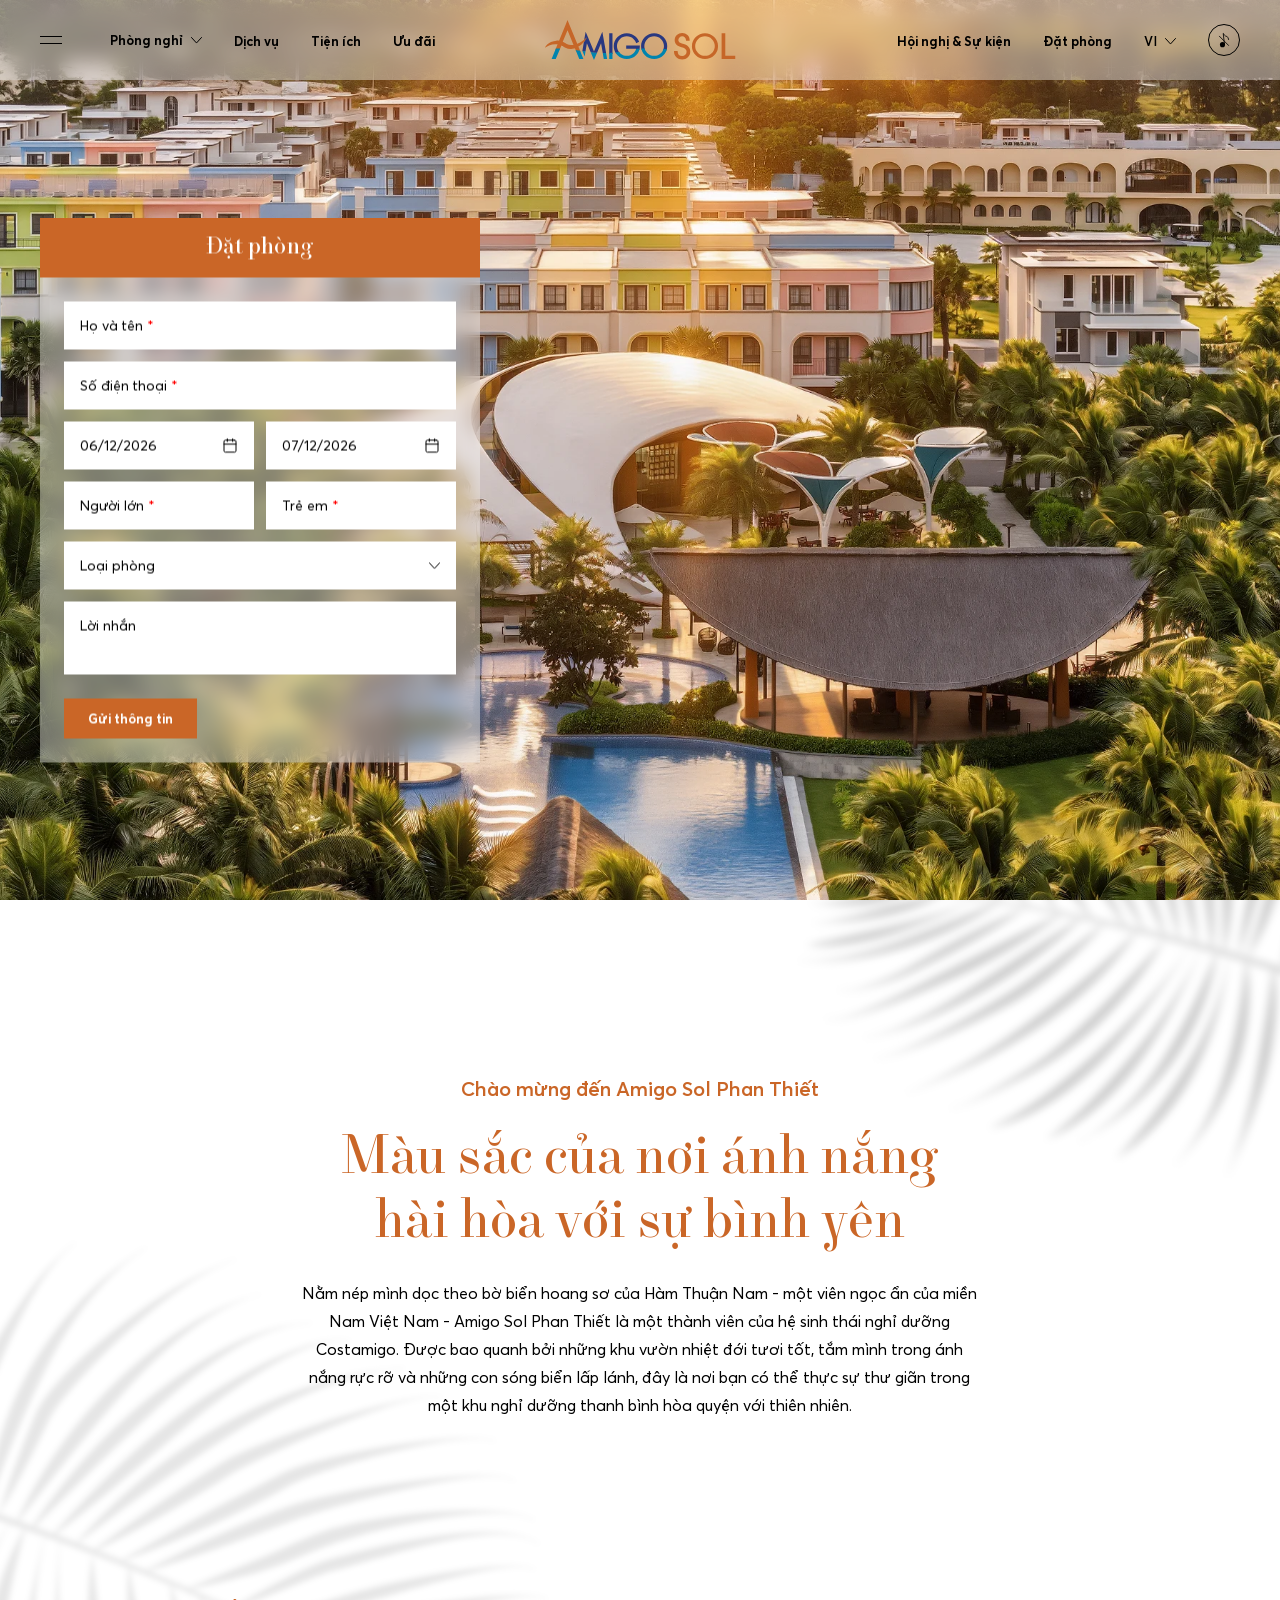
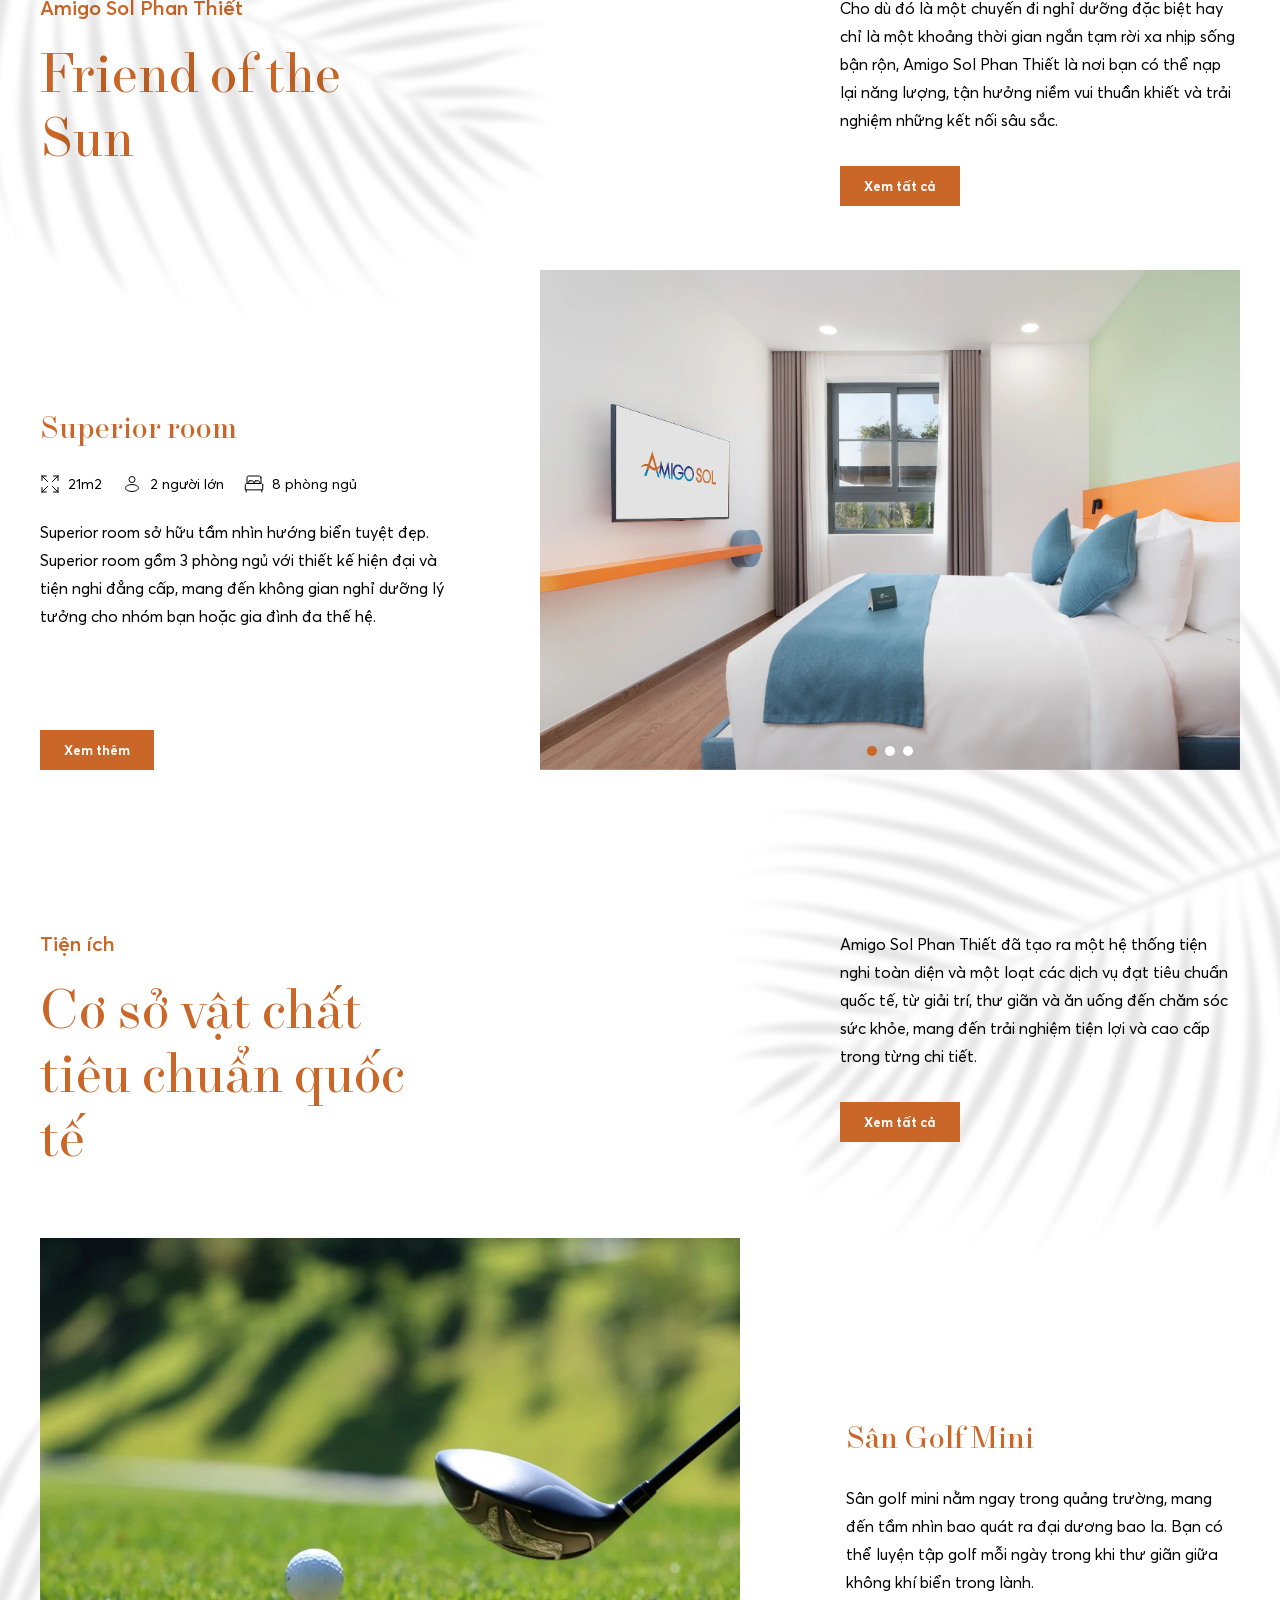
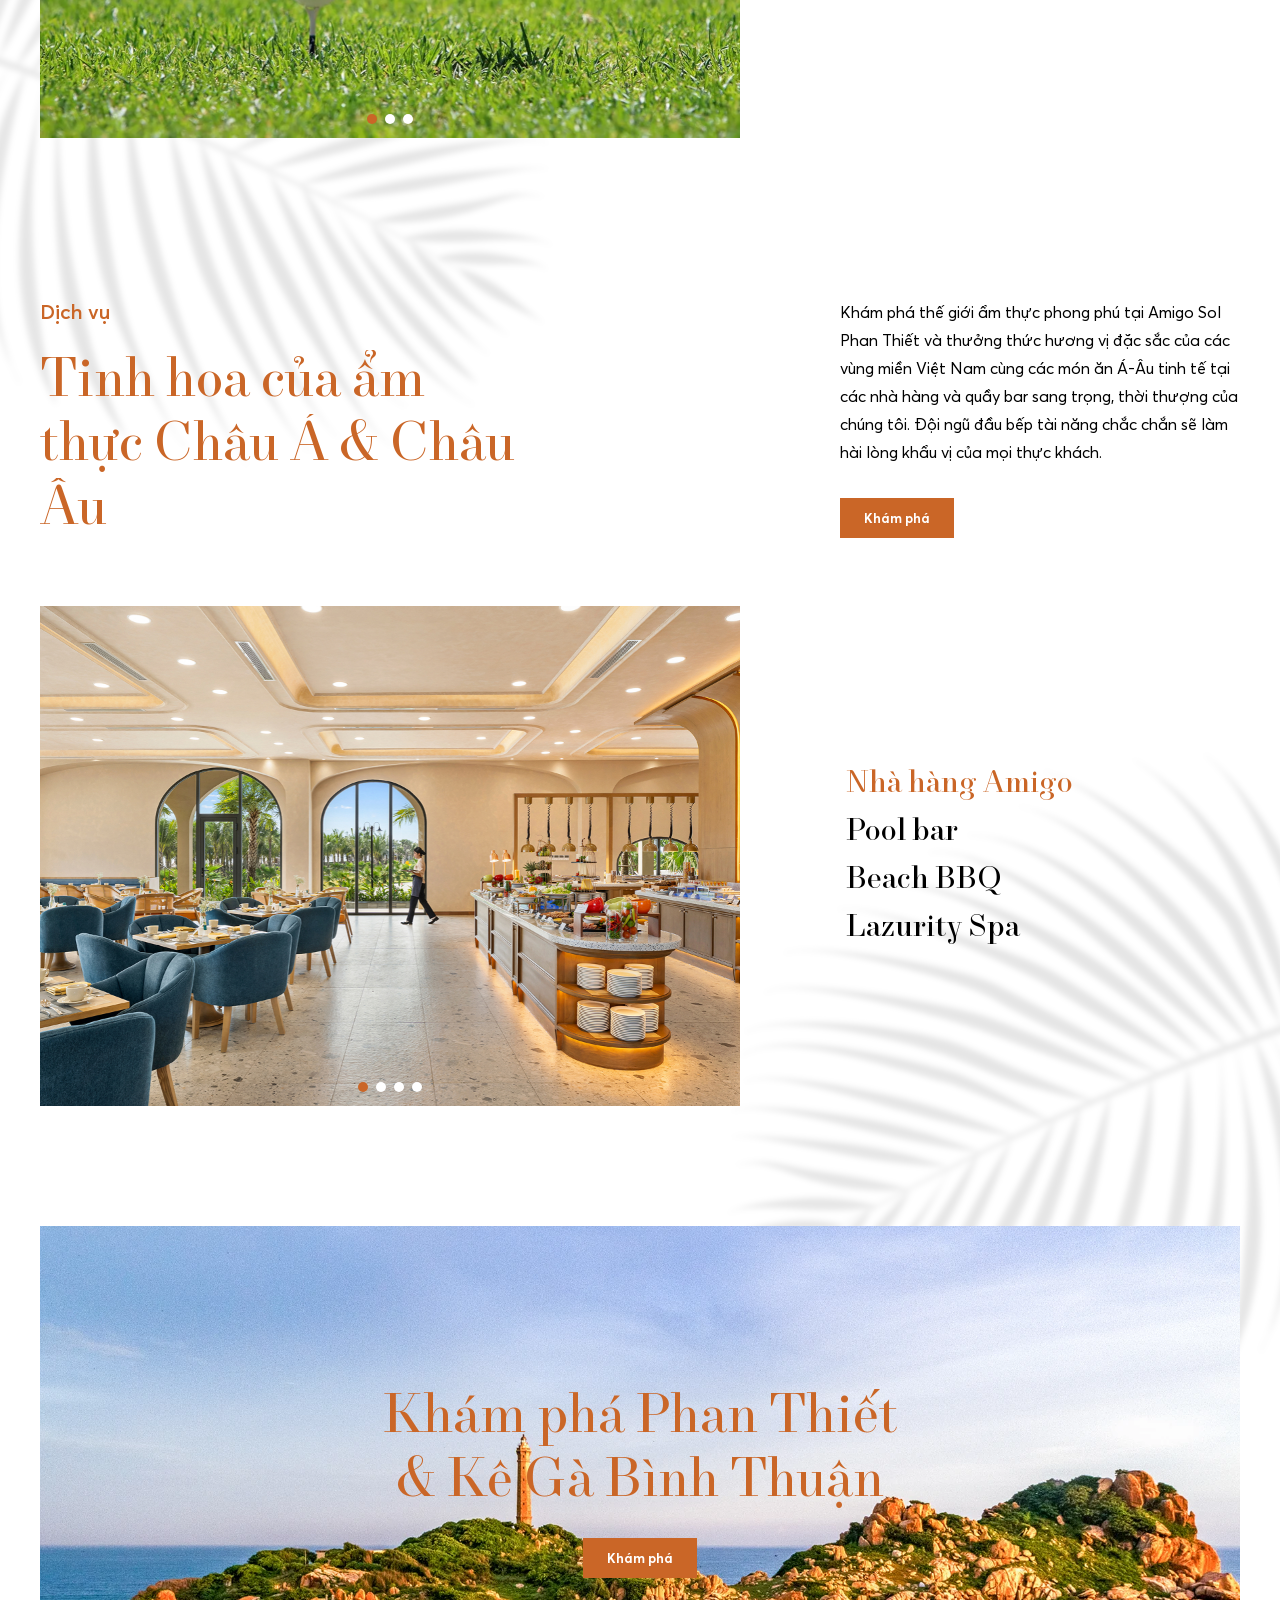
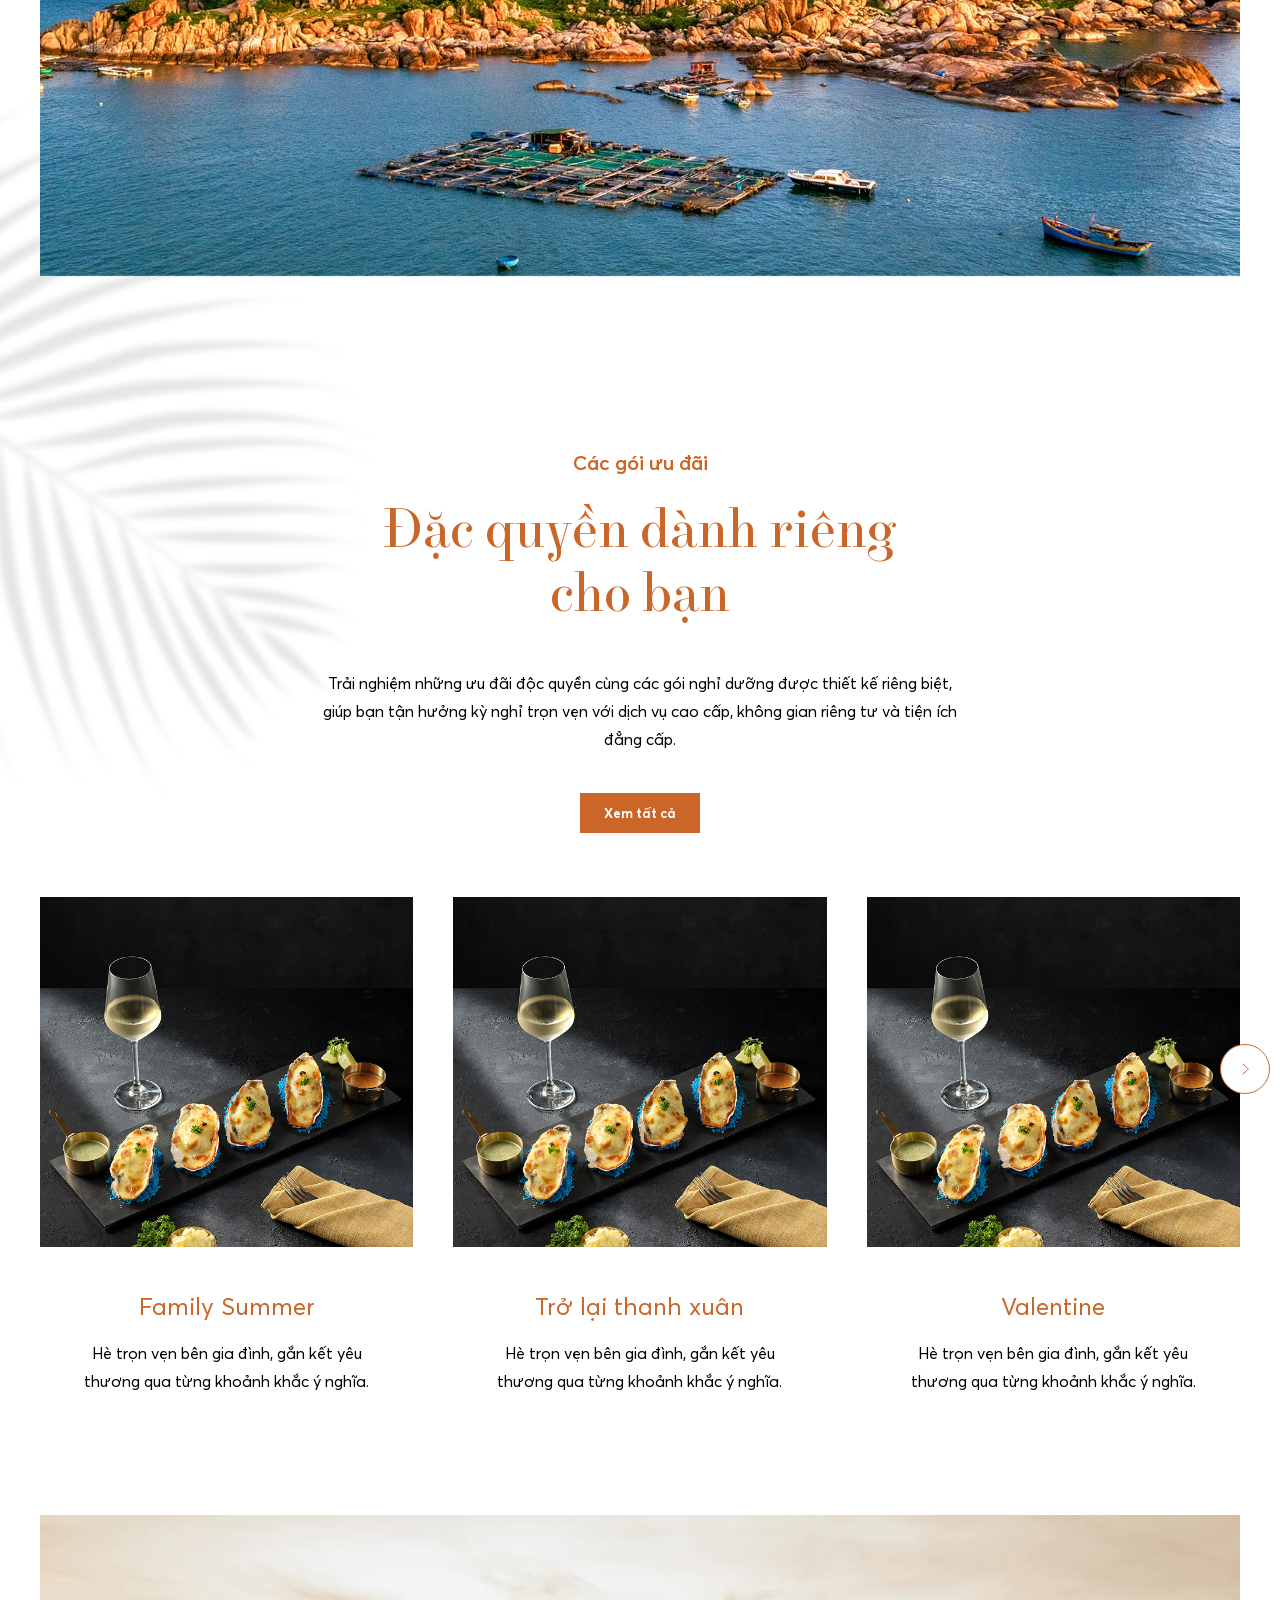
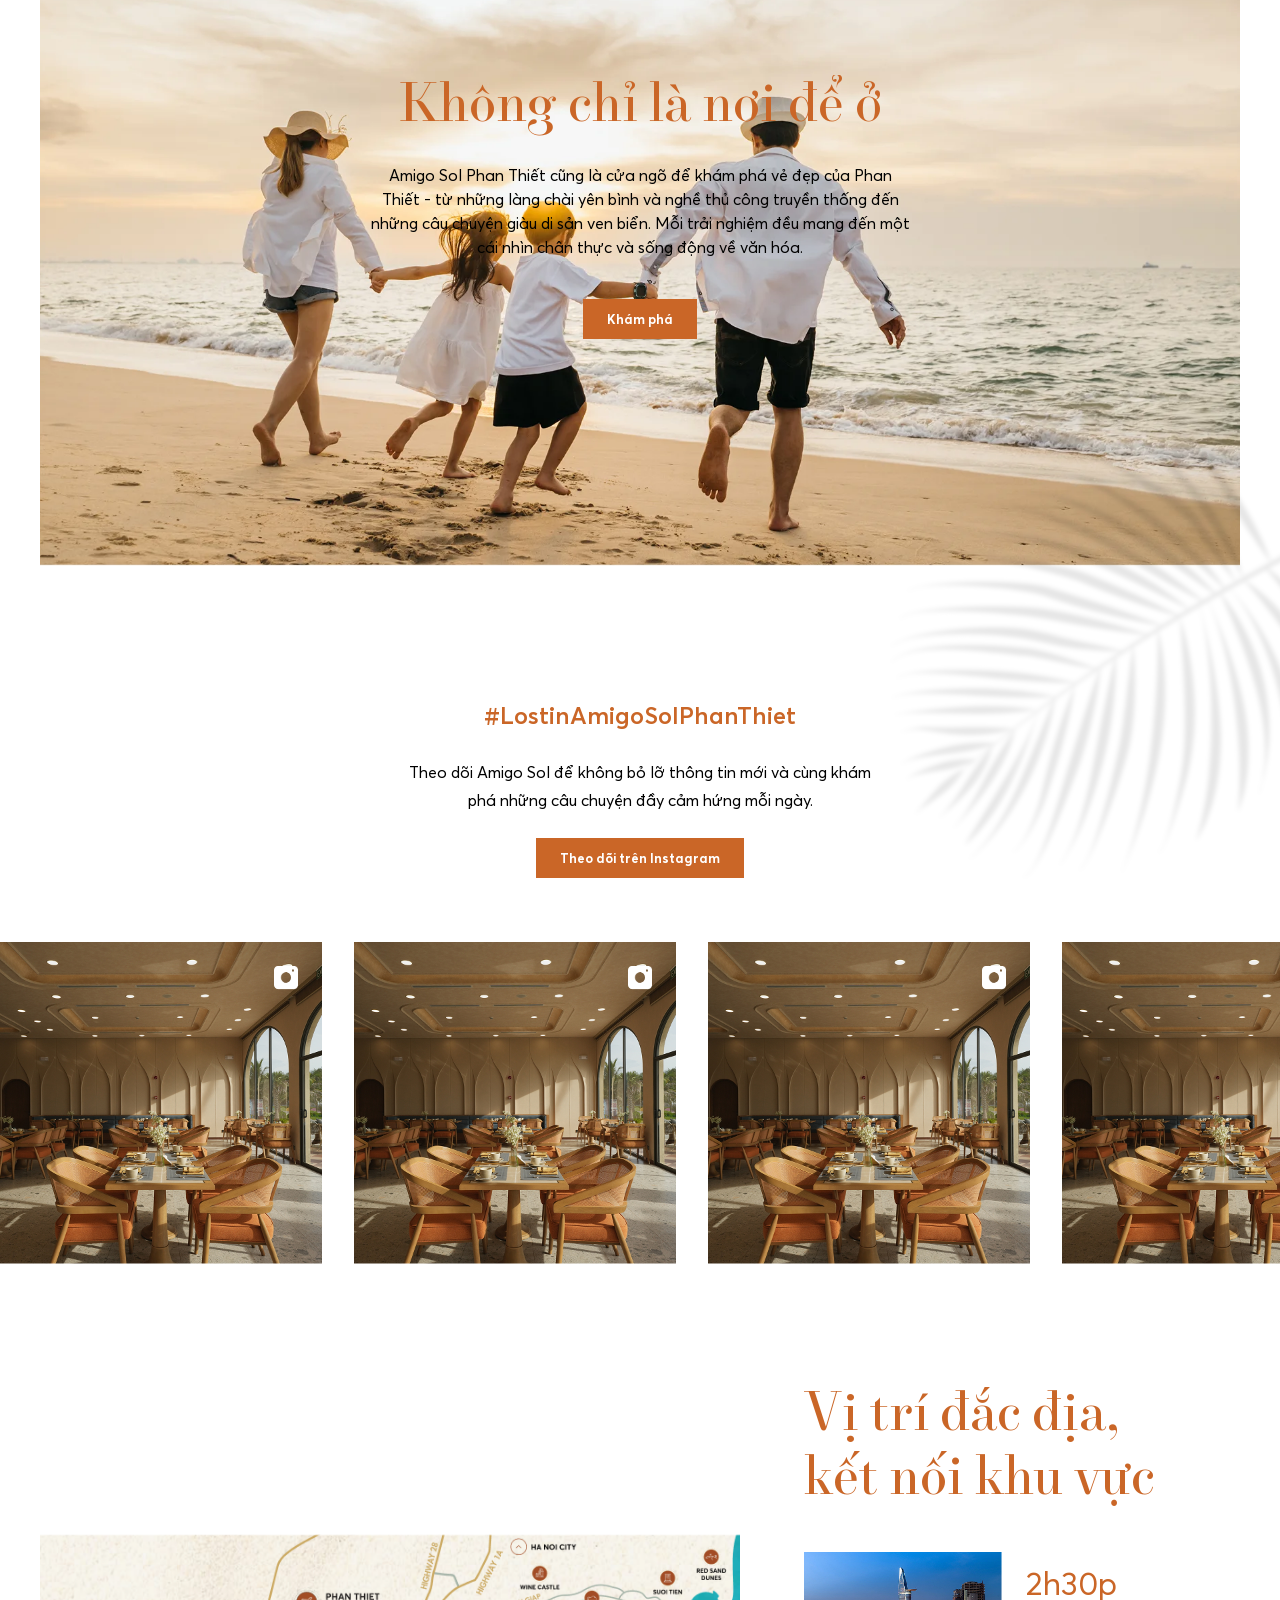
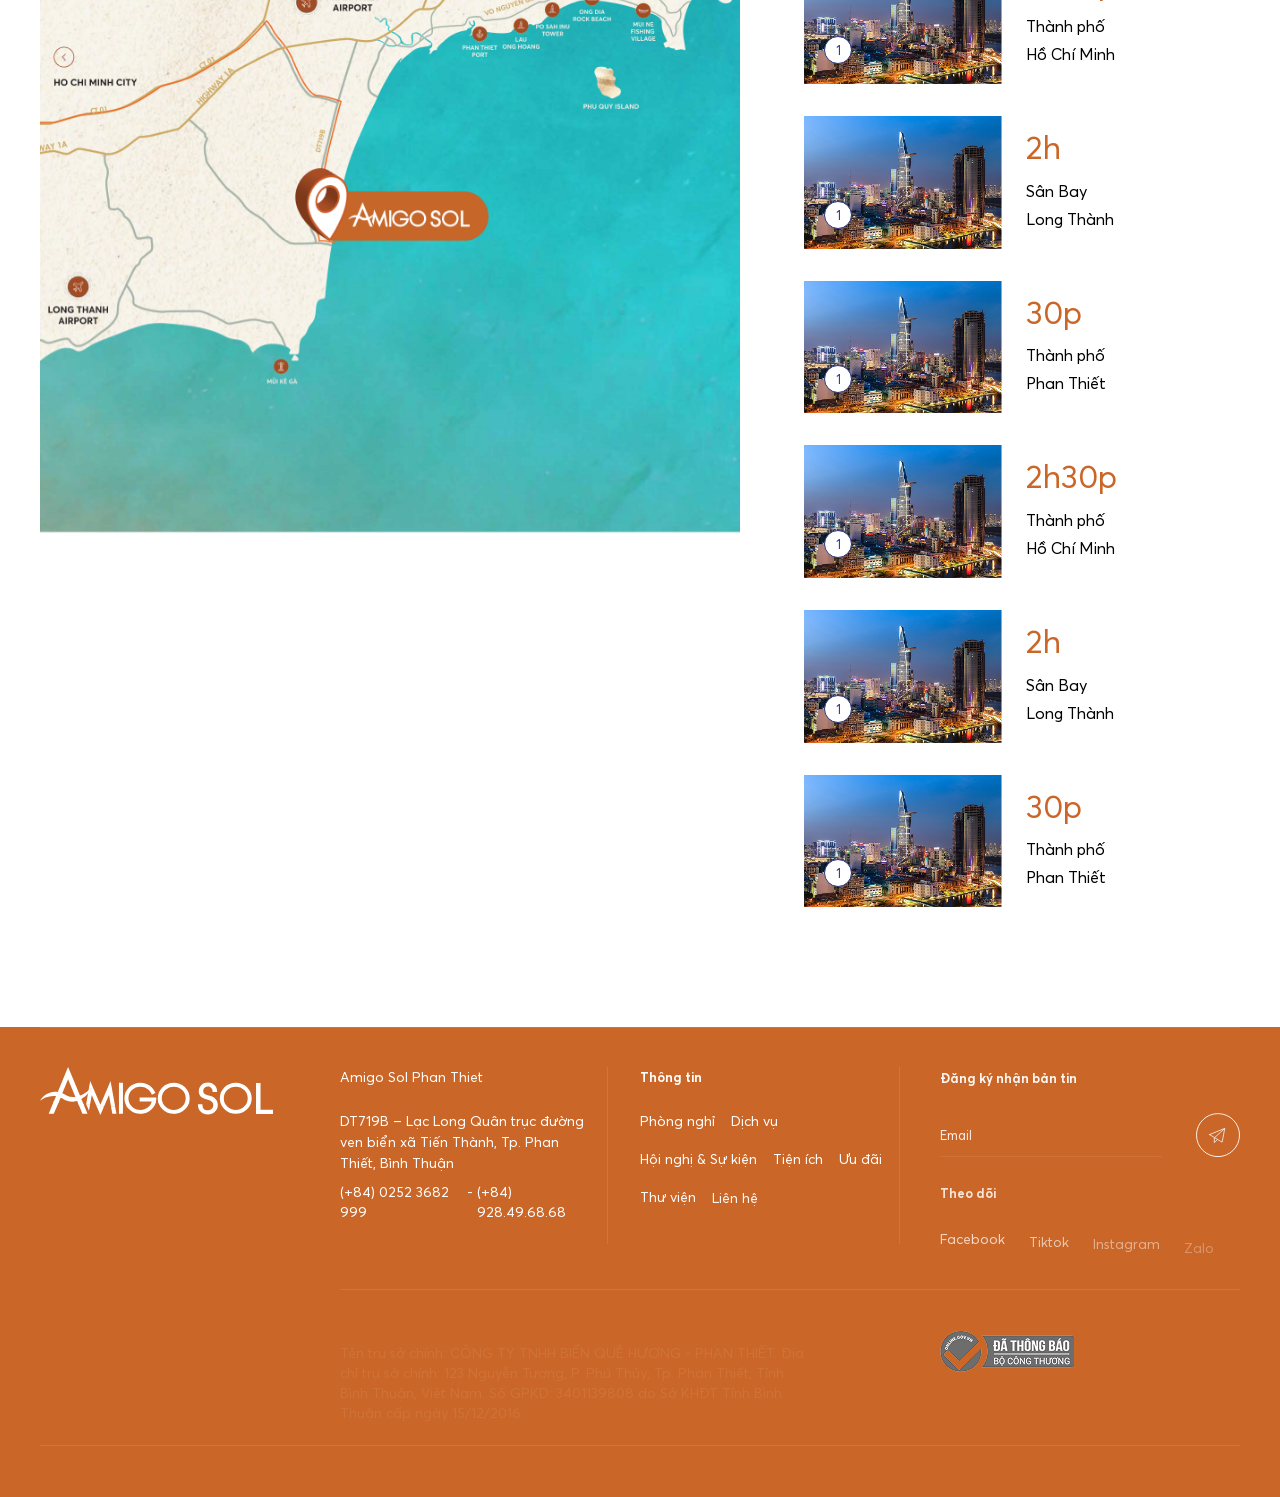
==== commit 104602f8: "fix connflict" ====
--- a/index.html
+++ b/index.html
@@ -662,7 +662,7 @@
                   <div class="swiper-slide" data-cursor-text="Chi tiết">
                     <div class="section-offer__item">
                       <a href="./offer-detail.html"
-                        class="section-offer__img animation-image-clip d-block animation-image">
+                        class="section-offer__img d-block animation-image">
                         <img src="./assets/images/del/offer-1.jpg" alt="" />
                       </a>
                       <div class="section-offer__content">
@@ -679,7 +679,7 @@
                   <div class="swiper-slide" data-cursor-text="Chi tiết">
                     <div class="section-offer__item">
                       <a href="./offer-detail.html"
-                        class="section-offer__img animation-image-clip d-block animation-image">
+                        class="section-offer__img d-block animation-image">
                         <img src="./assets/images/del/offer-1.jpg" alt="" />
                       </a>
                       <div class="section-offer__content">
@@ -696,7 +696,7 @@
                   <div class="swiper-slide" data-cursor-text="Chi tiết">
                     <div class="section-offer__item">
                       <a href="./offer-detail.html"
-                        class="section-offer__img animation-image-clip d-block animation-image">
+                        class="section-offer__img d-block animation-image">
                         <img src="./assets/images/del/offer-1.jpg" alt="" />
                       </a>
                       <div class="section-offer__content">
@@ -712,7 +712,7 @@
                   </div>
                   <div class="swiper-slide" data-cursor-text="Chi tiết">
                     <div class="section-offer__item">
-                      <a href="./offer-detail.html" class="section-offer__img animation-image-clip d-block">
+                      <a href="./offer-detail.html" class="section-offer__img d-block">
                         <img src="./assets/images/del/offer-1.jpg" alt="" />
                       </a>
                       <div class="section-offer__content">
--- a/assets/main/css/style.min.css
+++ b/assets/main/css/style.min.css
@@ -1 +1 @@
-:root{--font-heading:"VL NewParis Headline",sans-serif;--font-body:"Averta",sans-serif;--color-black:#000000;--color-white:#ffffff;--color-primary:#2a3580;--color-secondary:#ca6627;--color-third:#0084ae;--color-bg:#d9bb9b}.color-black{color:var(--color-black)}.color-white{color:var(--color-white)}.color-primary{color:var(--color-primary)}.color-secondary{color:var(--color-secondary)}.color-third{color:var(--color-third)}.limit-width{max-width:1440px;width:100%;margin:0 auto}.font-heading{font-family:var(--font-heading)}.font-body{font-family:var(--font-body)}.h0-font{font-size:56px;line-height:64px;font-weight:400}@media (max-width:991px){.h0-font{font-size:32px;line-height:40px}}.h1-font{font-size:40px;line-height:48px;font-weight:400}@media (max-width:991px){.h1-font{font-size:32px;line-height:40px}}.h1-mobile{font-size:32px;line-height:40px;font-weight:400}@media (max-width:991px){.h1-mobile{font-size:24px;line-height:32px}}.h2-font{font-size:24px;line-height:40px;font-weight:400}@media (max-width:991px){.h2-font{font-size:20px;line-height:32px}}.h2-mobile{font-size:20px;line-height:32px;font-weight:400}.b0-font{font-size:20px;line-height:28px;font-weight:600}.b1-font{font-size:16px;line-height:28px}.b2-font{font-size:13px;line-height:20px;font-weight:700;letter-spacing:3%}.b2-medium{font-size:14px;line-height:20px;font-weight:400}*,:after,:before{box-sizing:border-box}*{margin:0;padding:0;font:inherit}canvas,img,picture,svg,video{display:block;max-width:100%}input,select,textarea{background-color:transparent;outline:0}button{cursor:pointer;background-color:transparent;outline:0;border:0}[type=button],[type=reset],[type=submit],button{-webkit-appearance:button}[type=button]::-moz-focus-inner,[type=reset]::-moz-focus-inner,[type=submit]::-moz-focus-inner,button::-moz-focus-inner{border-style:none;padding:0}[type=button]:-moz-focusring,[type=reset]:-moz-focusring,[type=submit]:-moz-focusring,button:-moz-focusring{outline:1px solid #000}[type=checkbox],[type=radio]{box-sizing:border-box;padding:0}[type=search]::-webkit-search-decoration{-webkit-appearance:none}button:focus{outline:0}a,a:hover{text-decoration:none;cursor:pointer;outline:0;color:inherit}ol,ul{list-style:none;margin:0;padding:0}h1,h2,h3,h4,h5,h6,p{margin:0;padding:0;overflow-wrap:break-word}body{width:100%;min-height:100vh;text-rendering:optimizeLegibility!important;-webkit-font-smoothing:auto!important;-moz-osx-font-smoothing:grayscale!important;font-family:var(--font-body);overflow-x:hidden}.background-pattern{position:relative}.background-pattern::before{content:"";position:absolute;top:0;left:0;width:100%;height:100%;background-image:url(../../images/icons/bg.png);background-repeat:repeat-y;background-size:100% auto;z-index:-1}.hover-underline-black,.hover-underline-white{position:relative}.hover-underline-black::before,.hover-underline-white::before{content:"";position:absolute;width:100%;height:1px;background-color:var(--color-black);bottom:-2px;left:0;transform:scaleX(0);transform-origin:bottom right;transition:transform .3s cubic-bezier(.4,0,.2,1)}.hover-underline-black:hover::before,.hover-underline-white:hover::before{transform:scaleX(1);transform-origin:bottom left}.hover-underline-black.active::before,.hover-underline-white.active::before{transform:scaleX(1);transform-origin:bottom left}.hover-underline-white::before{background-color:var(--color-white)}.btn-general,.global-button{display:block;height:40px;background-color:var(--color-secondary);width:max-content;padding:10px 24px;color:var(--color-white);transition:all .3s ease;font-size:13px;line-height:20px;font-weight:700}.btn-general:hover,.global-button:hover{background-color:var(--color-primary);color:var(--color-white)}.spacing-120{height:120px}@media (max-width:991px){.spacing-120{height:80px}}.spacing-16x{height:160px}@media (max-width:991px){.spacing-16x{height:80px}}.animation-image-clip{clip-path:inset(0);transition-duration:1s;transition-timing-function:cubic-bezier(.4,0,.2,1);transition-property:clip-path;transition-property:clip-path,-webkit-clip-path;overflow:hidden;will-change:clip-path}@media (min-width:992px){.animation-image-clip:hover{clip-path:inset(3%)}.animation-image-clip:hover img{transform:scale(1.05)}}.animation-image-clip img{transition-property:-webkit-transform;transition-property:transform;transition-property:transform,-webkit-transform;transition-timing-function:cubic-bezier(.4,0,.2,1);transition-duration:1s;transition-timing-function:cubic-bezier(.4,0,.2,1)}.dropdown-custom{position:relative}.dropdown-custom__item{color:var(--color-primary)!important;font-weight:600;cursor:pointer}.dropdown-custom__item:not(:first-child){margin-top:8px}.dropdown-custom__text{font-weight:600}.dropdown-custom-btn{display:flex;align-items:center;gap:8px}.dropdown-custom-menu{position:absolute;background-color:var(--color-white);padding:6px 0;bottom:0;left:0;transform:translateY(100%);transition:all .3s ease;clip-path:polygon(0 0,100% 0,100% 0,0 0);will-change:clip-path}.dropdown-custom-menu.dropdown--active{clip-path:polygon(0 0,100% 0,100% 100%,0 100%)}.e-card-list{margin-bottom:120px}.e-card-list.list-even{margin-bottom:200px}.hover-scale{overflow:hidden}.hover-scale img{transition:transform .3s ease}.hover-scale:hover img{transform:scale(1.03)}#header{position:fixed;top:0;left:0;right:0;width:100%;z-index:99;transition:transform .4s ease}#header.scrolled{transform:translateY(-100%)}.header-wrapper{display:flex;align-items:center;justify-content:space-between;padding:24px 40px;position:relative;z-index:99;background-color:rgba(255,255,255,.4);backdrop-filter:blur(10px)}@media (max-width:991px){.header-wrapper{padding:16px 24px}}.header-logo{position:absolute;top:50%;left:50%;transform:translate(-50%,-50%)}.header-logo img{width:auto;height:40px}@media (max-width:991px){.header-logo img{height:48px;width:auto}}.header-menu{display:flex;align-items:center}.header-menu .btn-hamburger{display:flex;align-items:center;gap:5px;color:var(--color-white);margin-right:48px;position:relative}.header-menu .btn-hamburger::after{content:"";position:absolute;width:40px;height:40px;top:50%;left:50%;transform:translate(-50%,-50%);z-index:2}.header-menu .btn-hamburger.change .group-ic .ic span{background-color:var(--color-white)}.header-menu .btn-hamburger.change .group-ic .ic span:first-child{transform:rotate(45deg);top:4px!important}.header-menu .btn-hamburger.change .group-ic .ic span:last-child{transform:rotate(-45deg);bottom:3px!important}.header-menu .btn-hamburger .group-ic{width:22px;height:8px}.header-menu .btn-hamburger .group-ic .ic{width:100%;height:100%;display:flex;flex-direction:column;justify-content:space-between;position:relative}.header-menu .btn-hamburger .group-ic .ic span{display:block;width:100%;height:1px;background-color:var(--color-black);transition:all .2s ease;position:absolute;transform:rotate(0)}.header-menu .btn-hamburger .group-ic .ic span:first-child{top:0}.header-menu .btn-hamburger .group-ic .ic span:last-child{bottom:0}.header-menu .btn-music{margin-left:32px;height:32px;width:32px;position:relative;border:1px solid var(--color-black);border-radius:50%;background-size:100% 100%}.header-menu .btn-music .line-muted{opacity:0;visibility:hidden;transition:all .2s ease}.header-menu .btn-music.pause .line-muted{opacity:1;visibility:visible}.header-menu .btn-music svg{width:11px;height:16px;position:absolute;top:50%;left:50%;transform:translate(-50%,-50%)}.header-menu .btn-music .icon-pause{opacity:0;visibility:hidden}.header .menu{display:flex;align-items:center;gap:32px}.header .menu .menu-item-has-children{gap:8px;position:relative}.header .menu .menu-item-has-children:hover::after{opacity:1;visibility:visible}.header .menu .menu-item-has-children::after{content:"";width:100%;height:30px;background-color:transparent;position:absolute;top:100%;left:0;opacity:0;visibility:hidden}.header .menu .menu-item-has-children:hover .sub-menu{clip-path:polygon(0 0,100% 0,100% 100%,0 100%)}.header .menu .menu-item-has-children .sub-menu{transition:all .4s ease;background-color:var(--color-bg);padding:24px;position:absolute;left:-24px;top:calc(100% + 30px);width:max-content;max-width:276px;clip-path:polygon(0 0,100% 0,100% 0,0 0);will-change:clip-path}.header .menu .menu-item-has-children .sub-menu li:not(:last-child){margin-bottom:8px}.header .menu .menu-item-has-children .sub-menu a{color:var(--color-black);font-size:13px;line-height:20px;font-weight:600}.header .menu .menu-item-has-children .sub-menu a::before{background-color:var(--color-primary)}.header-sub-menu{position:fixed;left:0;top:0;bottom:0;width:100%;min-height:calc(100svh - 80px);will-change:transform;transition:all .5s ease;background-color:#282828;opacity:0;visibility:hidden;z-index:94}@media (max-width:991px){.header-sub-menu{top:55px}}.header-sub-menu.show{opacity:1;visibility:visible}.header-sub-menu__container{display:grid;grid-template-columns:4fr 8fr;height:100%}@media (max-width:991px){.header-sub-menu__container{grid-template-columns:1fr;position:relative}}.header-sub-menu__container .sub-menu{display:flex;justify-content:center;align-items:center;height:100%}@media (max-width:991px){.header-sub-menu__container .sub-menu{overflow-y:scroll;height:calc(100vh - 100px);padding-bottom:100px;padding-top:100px}.header-sub-menu__container .sub-menu::-webkit-scrollbar{display:none}}.header-sub-menu__container .sub-menu ul{display:flex;align-items:center;flex-direction:column;gap:24px}@media (max-width:991px){.header-sub-menu__container .sub-menu ul{gap:18px}}@media (max-width:480px){.header-sub-menu__container .sub-menu ul li a{white-space:nowrap;font-size:20px;line-height:30px}}.header-sub-menu__container .sub-menu ul li a:hover{color:var(--color-white)}.header-sub-menu__container .sub-menu ul li a::before{background-color:var(--color-white);height:1px;bottom:-4px;mask-size:100% auto}@media (max-width:480px){.header-sub-menu__container .sub-menu ul li a::before{bottom:-2px}}.header-sub-menu .sub-menu-container{background-color:var(--color-secondary);position:relative;padding-top:80px}.header-sub-menu .sub-menu-container::before{content:"";position:absolute;top:0;left:0;width:100%;height:80px;background-color:#282828}@media (max-width:991px){.header-sub-menu .sub-menu-container{position:relative}}.header-sub-menu .sub-menu-container .menu-has-children .sub-menu{opacity:0;visibility:hidden;position:absolute;top:64px;left:0}.header-sub-menu .sub-menu-overlay{background-color:#282828}.header .lang{margin-left:32px;transform:translateY(1px);cursor:pointer}.header .lang .dropdown-custom{position:relative}.header .lang .dropdown-custom-item{color:var(--color-primary)!important;font-weight:600}.header .lang .dropdown-custom-item:not(:first-child){margin-top:8px}.header .lang .dropdown-custom-item span{color:var(--color-black)}.header .lang .dropdown-custom-text{font-weight:600}.header .lang .dropdown-custom-text span{color:var(--color-black)}.header .lang .dropdown-custom-btn{display:flex;align-items:center;gap:8px}.header .lang .dropdown-custom-menu{position:absolute;background-color:var(--color-bg);padding:12px 24px;bottom:-29px;left:-24px;transform:translateY(100%);transition:all .3s ease;clip-path:polygon(0 0,100% 0,100% 0,0 0);will-change:clip-path}.header .lang .dropdown-custom-menu.dropdown--active{clip-path:polygon(0 0,100% 0,100% 100%,0 100%)}.header-sub-menu-bottom{background-color:var(--color-secondary);display:flex;justify-content:center;align-items:center;position:absolute;z-index:10;bottom:0;left:0;right:0;height:50px}.header-sub-menu-bottom .bottom-wrapper{display:grid;grid-template-columns:1fr 1fr;height:100%;border-top:1px solid rgba(255,255,255,.1);width:calc(100% - 48px)}.header-sub-menu-bottom .lang{margin-left:0;display:flex;justify-content:center;align-items:center}.header-sub-menu-bottom .lang .dropdown-custom-menu{top:-16px;bottom:unset;transform:translateY(-100%);clip-path:polygon(0 100%,100% 100%,100% 100%,0 100%)}.header-sub-menu-bottom .lang .dropdown-custom-btn img{transform:rotate(180deg)}.header-sub-menu-bottom .virtual-link{display:flex;justify-content:center;align-items:center;border-left:1px solid rgba(255,255,255,.1)}.section-banner{position:relative;height:100vh}.section-banner .booking-form{position:absolute;left:40px;z-index:5;top:120px;width:440px;height:auto;background-color:rgba(255,255,255,.4);backdrop-filter:blur(10px)}.section-banner .booking-form-head{display:flex;justify-content:center;align-items:center;padding:16px;background-color:var(--color-secondary)}.section-banner .booking-form-main{display:flex;flex-direction:column;gap:12px;padding:40px}.section-banner .booking-form-main>*{font-size:14px;line-height:20px}.section-banner .booking-form-main .input-item{position:relative;background-color:var(--color-white);padding:14px 16px}.section-banner .booking-form-main .input-item input,.section-banner .booking-form-main .input-item textarea{width:100%;border:none;outline:0}.section-banner .booking-form-main .input-item input:focus+label,.section-banner .booking-form-main .input-item input:not(:placeholder-shown)+label,.section-banner .booking-form-main .input-item textarea:focus+label,.section-banner .booking-form-main .input-item textarea:not(:placeholder-shown)+label{opacity:0;pointer-events:none}.section-banner .booking-form-main .input-item input::placeholder,.section-banner .booking-form-main .input-item textarea::placeholder{color:var(--color-black)}.section-banner .booking-form-main .input-item textarea{resize:none}.section-banner .booking-form-main .input-item label{position:absolute;left:16px;pointer-events:none;transition:all .3s ease;color:var(--color-black)}.section-banner .booking-form-main .input-item label span{color:red}.section-banner .booking-form-main .input-item .icon{width:16px;height:16px;position:absolute;top:50%;right:16px;transform:translateY(-50%);pointer-events:none}.section-banner .booking-form-main .form-row.two-col{display:grid;grid-template-columns:1fr 1fr;gap:12px}.section-banner .booking-form-main .form-bottom{margin-top:28px}.section-banner .booking-form-main .form-bottom a{transition:all .4s ease}.section-banner .booking-form-main .form-bottom a:hover{color:var(--color-primary)}.section-banner .booking-form-main .dropdown-custom{z-index:2;background-color:var(--color-white)}.section-banner .booking-form-main .dropdown-custom-btn{height:48px;padding:0 16px;width:100%;justify-content:space-between}.section-banner .booking-form-main .dropdown-custom-item{padding:6px 16px;cursor:pointer}.section-banner .booking-form-main .dropdown-custom-menu{width:100%}.section-banner .booking-form-main .dropdown-custom .value-select,.section-banner .booking-form-main .dropdown-custom-item{font-size:14px;line-height:20px}@media (max-width:991px){.section-banner{max-height:640px}}.section-banner__container{width:100%;height:100vh}@media (max-width:991px){.section-banner__container{max-height:640px}}.section-banner__wrapper{width:100%;height:100%}@media (min-width:991px){.section-banner__wrapper{height:100vh;overflow:hidden}}.section-banner__wrapper .video{width:100%;position:relative;overflow:hidden;padding-bottom:56.25%;height:0;max-width:100%}@media (max-width:991px){.section-banner__wrapper .video{height:100%}}.section-banner__wrapper .video iframe{position:absolute;top:0;left:0;width:100%;height:100%}@media (max-width:1400px){.section-banner__wrapper .video iframe{height:100vh;width:177.78vh;top:50%;left:50%;-webkit-transform:translate(-50%,-50%);-ms-transform:translate(-50%,-50%);transform:translate(-50%,-50%);padding-bottom:0}}.section-banner__wrapper video{object-fit:cover}.section-banner__wrapper picture{width:100%;height:100%;overflow:hidden}.section-banner__wrapper img{width:100%;height:100%;object-fit:cover}.section-banner .banner-slider{width:100%;height:100%}.section-banner .banner-slider-img{width:100%;height:100%}.section-banner .banner-slider-img img{width:100%;height:100%;object-fit:cover}.section-banner .banner-slider .swiper-btn-custom{margin:0;width:80px;height:80px;background-color:var(--color-pattern);border:1px solid var(--color-primary);border-radius:50%;display:flex;justify-content:center;align-items:center;top:0;left:0;opacity:0;transition:opacity .3s cubic-bezier(.4,0,.2,1),transform .3s cubic-bezier(.4,0,.2,1);transform-origin:center;z-index:999;cursor:none}.section-banner .banner-slider .swiper-btn-custom::after{content:unset;font-size:0}.section-banner .banner-slider .swiper-btn-custom svg{width:auto;height:auto}.section-banner .swiper-pagination-bullet{width:10px;height:10px;background-color:var(--color-white);opacity:1}.section-banner .swiper-pagination-bullet-active{background-color:var(--color-secondary)}footer{padding:0 40px;position:relative;overflow:hidden;z-index:2;background-color:var(--color-secondary)}footer .animation-text-v3:hover{color:var(--color-white)!important}footer .animation-text-v3::before{background-color:var(--color-white)}@media (max-width:991px){footer{padding:0 24px}}footer .footer__bg{position:absolute;bottom:-50px;left:-80px;transform:rotate(27deg)}@media (max-width:991px){footer .footer__bg{bottom:unset;right:-160px;left:unset;top:0;transform:rotate(0) scaleX(-1)}}footer .footer-top{padding-top:40px;padding-bottom:40px;position:relative}@media (max-width:991px){footer .footer-top{padding-top:48px}}footer .footer-top::after{content:"";background-color:rgba(255,255,255,.1);position:absolute;top:0;left:0;width:100%;height:1px}footer .footer-top .title{margin-bottom:24px}footer .footer-alpha,footer .footer-copyright{display:flex;align-items:center}footer .footer-logo{width:233px;height:auto;display:flex;flex-direction:column;gap:40px 0}@media (max-width:991px){footer .footer-logo{width:200px;margin-bottom:48px}}footer .footer-logo img{width:100%;height:100%;object-fit:cover}@media (max-width:991px){footer .footer-contact{padding-top:24px}}footer .footer-contact form{display:flex;align-items:center;gap:34px;transform:translateY(-15px)}footer .footer-contact form .field{width:100%;position:relative}footer .footer-contact form .field::after{content:"";background-color:rgba(255,255,255,.1);position:absolute;bottom:0;left:0;width:100%;height:1px}footer .footer-contact form input{width:100%;border:0;height:44px;font-size:13px;line-height:20px;font-weight:500;color:var(--color-white)}footer .footer-contact form input::placeholder{font-size:13px;line-height:20px;font-weight:500;color:var(--color-white)}footer .footer-contact form button{width:44px;height:44px;min-width:44px;border-radius:50%;border:1px solid var(--color-white);transition:all .3s ease;position:relative}footer .footer-contact form button svg{width:44px;height:44px;position:absolute;top:50%;left:50%;transform:translate(-50%,-50%)}footer .footer-contact form button circle,footer .footer-contact form button path{transition:all .4s ease}footer .footer-contact form button:hover{background-color:var(--color-white)}footer .footer-contact form button:hover path{stroke:var(--color-primary)}footer .footer-contact form button:hover circle{fill:var(--color-white)}footer .footer-contact form button:hover .icon{fill:#232c6a}footer .footer-contact .social{margin-top:25px}footer .footer-contact .social ul{gap:24px}footer .footer-contact .social ul li{display:flex}footer .footer-contact .social ul li a:hover{color:var(--color-white)}footer .footer-menu{margin-right:40px;padding-right:12px;position:relative}@media (max-width:991px){footer .footer-menu{margin-right:0;padding:24px 0}}footer .footer-menu .menu{display:flex;flex-wrap:wrap;gap:18px 16px}@media (max-width:991px){footer .footer-menu .menu{display:grid;grid-template-columns:1fr 1fr;gap:16px 40px}}footer .footer-menu::after{content:"";background-color:rgba(255,255,255,.1);position:absolute;top:0;right:0;width:1px;height:100%}@media (max-width:991px){footer .footer-menu::after{width:100%;height:1px;top:unset;bottom:0}}footer .footer-menu ul li{display:flex}footer .footer-menu ul li a{font-size:14px;line-height:20px;font-weight:500;color:var(--color-white)}footer .footer-main{display:grid;grid-template-columns:repeat(3,1fr);margin-bottom:45px}@media (max-width:991px){footer .footer-main{grid-template-columns:1fr;margin-bottom:24px}}footer .footer-location{margin-right:32px;padding-right:18px;position:relative}@media (max-width:991px){footer .footer-location{margin-right:0;padding-bottom:24px}}footer .footer-location::after{content:"";background-color:rgba(255,255,255,.1);position:absolute;top:0;right:0;width:1px;height:100%}@media (max-width:991px){footer .footer-location::after{bottom:0;top:unset;right:unset;width:100%;height:1px;left:0}}footer .footer-location p{margin-bottom:8px}footer .footer-location>*{font-size:14px;left:20px;font-weight:400}footer .footer-location a:hover{color:var(--color-white)}footer .footer-headquarter{display:grid;grid-template-columns:66.6666666667% 33.3333333333%;padding:36px 0 0;position:relative}@media (max-width:991px){footer .footer-headquarter{grid-template-columns:1fr;padding:24px 0 16px;gap:24px}}footer .footer-headquarter::after{content:"";background-color:rgba(255,255,255,.1);position:absolute;top:0;left:0;width:100%;height:1px}footer .footer-headquarter .logo-bct{width:134px;height:auto;filter:grayscale(100%)}footer .footer-headquarter .info{max-width:78%}@media (max-width:991px){footer .footer-headquarter .info{max-width:100%}}footer .footer-bottom{display:grid;grid-template-columns:25% 50% 25%;padding:16px 0;position:relative}@media (max-width:991px){footer .footer-bottom{grid-template-columns:1fr;gap:24px;padding:24px 0 68px}}footer .footer-bottom::after{content:"";background-color:rgba(255,255,255,.1);position:absolute;top:0;left:0;width:100%;height:1px}footer .footer-bottom .menu{display:flex;align-items:center;gap:32px}@media (max-width:991px){footer .footer-bottom .menu{flex-wrap:wrap;gap:16px 24px}}footer .footer-bottom .menu li{display:flex}footer .footer-bottom .menu a{font-size:13px;line-height:20px;font-weight:500;color:var(--color-white)}footer .footer-alpha a:hover{color:var(--color-white)}.intro{position:relative;width:100%;padding:175px 0}.intro.not-home{padding:120px 0}.intro-wrapper{display:flex;justify-content:center}.intro-box{width:53%;text-align:center;display:flex;flex-direction:column;gap:24px}@media (max-width:991px){.intro-box{width:100%;padding:0 24px}}.intro-artwork{position:absolute;pointer-events:none;z-index:1}.intro-artwork.top-right{top:0;right:0;transform:translateY(-50%)}.intro-artwork.left-bottom{bottom:0;left:0;transform:translateY(50%)}.intro-detail-page{padding:200px 40px 0;position:relative}.intro-detail-page .intro-page-wrap{text-align:center;margin-bottom:120px}.intro-detail-page .intro-page-wrap.contact-content ul{width:70%;margin:0 auto;display:flex;flex-direction:column;gap:12px}.intro-detail-page .intro-page-wrap h3{margin-bottom:24px}.intro-detail-page .top-right{top:40%}.amigo-content{padding:0 40px;position:relative}@media (max-width:991px){.amigo-content{padding:0 24px}}.amigo-content .other-room-title{margin-bottom:72px}.amigo-content.service-section .amigo-content-top .content-left{width:40%}@media (max-width:991px){.amigo-content.service-section .amigo-content-top .content-left{width:100%}}.amigo-content.service-section .amigo-service-titles{display:flex;flex-direction:column;gap:8px;padding-left:calc(8.3333333333% + 64px)}.amigo-content.service-section .amigo-service-titles .item-title{transition:color .3s ease-in-out}.amigo-content.service-section .amigo-service-titles .item-title.active{color:var(--color-secondary)}.amigo-content.service-section .amigo-artwork.bottom-right{bottom:0;right:0;transform:scaleX(-1) translateY(50%)}.amigo-content-top{display:flex;align-items:flex-start;justify-content:space-between;margin-bottom:64px}@media (max-width:991px){.amigo-content-top{flex-direction:column;gap:48px}}.amigo-content-top .content-left,.amigo-content-top .content-right{width:33.3333333333%}@media (max-width:991px){.amigo-content-top .content-left,.amigo-content-top .content-right{width:100%}}.amigo-content-top .content-left .tag{margin-bottom:24px}.amigo-content-top .content-right .description{margin-bottom:32px}.amigo-content .swiper-pagination-bullet{width:10px;height:10px;background-color:var(--color-white);opacity:1}.amigo-content .swiper-pagination-bullet-active{background-color:var(--color-secondary)}.amigo-content .slider-amigo-image{height:500px}@media (max-width:991px){.amigo-content .slider-amigo-image{height:350px}}@media (max-width:767px){.amigo-content .slider-amigo-image{height:200px}}.amigo-content .slider-amigo-image .swiper-slide{width:100%;height:100%}.amigo-content .slider-amigo-image .swiper-slide .amigo-image{width:100%;height:100%}.amigo-content .slider-amigo-image .swiper-slide .amigo-image img{width:100%;height:100%;object-fit:cover}.amigo-content .slider-amigo-content-import{padding-right:calc(8.3333333333% + 40px);padding-top:40px}@media (max-width:991px){.amigo-content .slider-amigo-content-import{padding-right:0}}.amigo-content .slider-amigo-content-import .current-button{margin-top:100px}@media (max-width:991px){.amigo-content .slider-amigo-content-import .current-button{margin-top:40px;display:flex;justify-content:center}}@media (max-width:991px){.amigo-content .slider-amigo-content-import .current-description{text-align:center;display:-webkit-box;-webkit-line-clamp:4;-webkit-box-orient:vertical;overflow:hidden;text-overflow:ellipsis;word-break:break-word}}.amigo-content .slider-amigo-content-import .current-name{margin-bottom:24px}@media (max-width:991px){.amigo-content .slider-amigo-content-import .current-name{display:flex;justify-content:center}.amigo-content .slider-amigo-content-import .current-name>*{display:flex;justify-content:center}}@media (max-width:991px){.amigo-content .slider-amigo-wrapper{flex-direction:column-reverse!important}}.amigo-content .slider-amigo-wrapper.flex-row-reverse .slider-amigo-content-import{padding-right:0;padding-left:calc(8.3333333333% + 64px)}@media (max-width:991px){.amigo-content .slider-amigo-wrapper.flex-row-reverse .slider-amigo-content-import{padding-left:0}}.amigo-content .amigo-usb{display:flex;align-items:center;gap:20px;flex-wrap:wrap;margin-bottom:24px}@media (max-width:991px){.amigo-content .amigo-usb{justify-content:center}}.amigo-content .amigo-usb-item{display:flex;align-items:center;gap:8px}.amigo-content .amigo-usb-item .usb-name{font-size:14px;line-height:20px;font-weight:400;color:var(--color-black)}.amigo-content .amigo-artwork{position:absolute;z-index:-1;pointer-events:none}.amigo-content .amigo-artwork.top-right{top:0;right:0;transform:scaleX(-1) translateY(-50%)}.amigo-content .amigo-artwork.left-bottom{left:0;bottom:0;transform:translateY(50%)}.amigo-content .swiper-serivce{height:500px}.amigo-content .swiper-serivce .service-image{width:100%;height:100%}.amigo-content .swiper-serivce .service-image img{width:100%;height:100%;object-fit:cover}.section-map{padding:0 40px;background-repeat:repeat-y;background-size:contain;background-attachment:fixed}.section-map__img{position:relative}.section-map__img .map-link{position:absolute;bottom:30px;right:30px}.section-map__img .map-link path{transition:all .4s ease}.section-map__img .map-link:hover path{fill:var(--color-primary)}@media (max-width:991px){.section-map{padding:0}}.section-map .col-lg-7{height:max-content;position:sticky;top:0;display:flex;align-items:center;justify-content:center;min-height:100vh}@media (max-width:991px){.section-map .col-lg-7{position:static;height:auto;min-height:auto}}.section-map__map{width:100%;aspect-ratio:782/667}.section-map__map img{width:100%;height:100%;object-fit:cover}.section-map__content{padding-left:64px;padding-right:40px}@media (max-width:991px){.section-map__content{padding:0;margin-top:32px}}.section-map__content--item{display:grid;grid-template-columns:1fr 1fr;position:relative}@media (max-width:991px){.section-map__content--item{width:100%}}.section-map__content--title{margin-bottom:40px}@media (max-width:991px){.section-map__content--title{padding:0 24px;margin-bottom:32px}}.section-map__content--list{display:flex;flex-direction:column;gap:32px}@media (max-width:991px){.section-map__content--list{gap:24px;flex-direction:row;overflow-x:scroll;padding-left:24px;padding-right:24px}.section-map__content--list::-webkit-scrollbar{display:none}}.section-map__destination{width:100%;aspect-ratio:221/148}@media (max-width:991px){.section-map__destination{aspect-ratio:164/104;width:164px}}.section-map__destination img{width:100%;height:100%;object-fit:cover}@media (max-width:991px){.section-map__destination img{width:164px}}.section-map__number{position:absolute;left:20px;bottom:20px;border:1px solid var(--color-primary);background-color:var(--color-white);z-index:2;width:28px;height:28px;border-radius:50%;display:flex;justify-content:center;align-items:center;color:var(--color-primary);font-size:13px;line-height:20px}@media (max-width:991px){.section-map__number{left:8px;bottom:8px;width:20px;height:20px;font-size:8px;line-height:14px}}.section-map__desc{background:var(--color-white);padding:16px 24px;display:flex;flex-direction:column;justify-content:space-between}@media (max-width:991px){.section-map__desc{padding:16px 16px;width:164px}}.section-map__desc .time{display:flex;align-items:flex-start;gap:5px}.section-map__desc .time .number{font-size:32px;font-family:var(--font-body);line-height:1;color:var(--color-secondary);font-weight:400}@media (max-width:991px){.section-map__desc .time .number{font-size:24px}}.section-map__desc .time .unit{font-family:var(--font-body);color:var(--color-primary);font-size:14px;line-height:21px}.section-map__desc .name{font-size:16px;line-height:28px;color:var(--color-black)}@media (max-width:991px){.section-map__desc .name{font-size:13px;line-height:20px}}.section-contact{padding-top:80px;position:relative}.section-contact .amigo-artwork{position:absolute;right:0;top:0;transform:translateY(-25%);pointer-events:none}.section-contact__bg{position:absolute;left:0;top:-15%;width:auto;height:auto;z-index:-1}@media (max-width:991px){.section-contact__bg{top:-5%}}.section-contact__bg.right{left:unset;right:0;top:0}@media (max-width:991px){.section-contact__bg.right{display:none}}.section-contact__top{margin-bottom:64px}.section-contact__top--item{text-align:center;padding:0 80px}@media (max-width:991px){.section-contact__top--item{padding:0 24px}}.section-contact__top--title{margin-bottom:24px;font-size:24px;line-height:36px;font-weight:600;font-family:var(--font-body)}@media (max-width:991px){.section-contact__top--title{margin-bottom:32px}}.section-contact__top .btn-wrapper{margin:24px auto 0;width:max-content}@media (max-width:991px){.section-contact__top .btn-wrapper{margin:32px auto 0}}.section-contact .slider-contact{display:flex;gap:40px;overflow:hidden}@media (max-width:991px){.section-contact .slider-contact{gap:24px}}.section-contact .slider-contact:hover .slider-wrapper{animation-play-state:paused}.section-contact .slider-wrapper{display:flex;gap:32px;animation-name:swiperAnimation;animation-duration:40s;animation-timing-function:linear;animation-iteration-count:infinite}@media (max-width:991px){.section-contact .slider-wrapper{gap:24px}}.section-contact .slider-item{width:322px;aspect-ratio:1;position:relative}@media (max-width:991px){.section-contact .slider-item{width:290px}}.section-contact .slider-item .slider-link{position:absolute;display:inline-block;width:24px;height:24px;top:24px;right:24px}.section-contact .slider-item .slider-img{width:100%;height:100%;overflow:hidden}.section-contact .slider-item .slider-img img{width:100%;height:100%;object-fit:cover}@keyframes swiperAnimation{0%{transform:translateX(0)}100%{transform:translateX(-100%)}}.form-contact{position:relative}.form-contact__container{padding:40px 24px 40px;position:relative;z-index:2}.form-contact__container::before{content:"";position:absolute;top:0;left:24px;width:calc(100% - 48px);height:1px;background-color:var(--color-primary);opacity:.1}.form-contact__container::after{content:"";position:absolute;bottom:0;left:24px;width:calc(100% - 48px);height:1px;background-color:var(--color-primary);opacity:.1}.form-contact__container .group-form{margin-bottom:24px}.form-contact__container .group-form.cols{display:grid;grid-template-columns:1fr 1fr;gap:24px}@media (max-width:991px){.form-contact__container .group-form.cols{grid-template-columns:1fr}}.form-contact__container .group-form input{border:none;padding-bottom:12px;width:100%;color:var(--color-black);font-size:16px;line-height:28px}.form-contact__container .group-form input::placeholder{color:var(--color-black);font-size:16px;line-height:28px}.form-contact__container .group-form textarea{border:none;padding-bottom:12px;width:100%;color:var(--color-black);font-size:16px;line-height:28px;resize:none}.form-contact__container .group-form textarea::placeholder{color:var(--color-black);font-size:16px;line-height:28px}.form-contact__container .group-form .form-input{position:relative}.form-contact__container .group-form .form-input.full::before{content:"";position:absolute;bottom:0;left:0;width:100%;height:1px;background-color:var(--color-primary);opacity:.1}.form-contact__container .group-form .form-input::before{content:"";position:absolute;bottom:0;left:0;width:100%;height:1px;background-color:var(--color-primary);opacity:.1}.form-contact__container .group-check{display:flex;align-items:center;width:100%;justify-content:space-between;padding-top:56px}@media (max-width:991px){.form-contact__container .group-check{flex-direction:column;gap:32px;padding-top:8px;align-items:flex-start}.form-contact__container .group-check button{margin:0 auto}}.form-contact__container .group-check .check-box{display:flex;align-items:center;gap:16px}.form-contact__container .group-check .check-box label{font-size:13px;line-height:20px;color:var(--color-black)}.form-contact__container .group-check .check-box input{appearance:none;width:20px;height:20px;border-radius:2px;transition:all .3s ease;position:relative;cursor:pointer;border:1px solid var(--color-secondary)}.form-contact__container .group-check .check-box input:checked::before{opacity:1;visibility:visible}.form-contact__container .group-check .check-box input::before{content:"";position:absolute;top:50%;left:50%;transform:translate(-50%,-50%);width:12px;height:12px;background-image:url(../../images/icons/icon-tick.svg);opacity:0;visibility:hidden;transition:all .2s ease;background-repeat:no-repeat;background-position:center}.form-contact button[type=submit]:disabled{background-color:rgba(14,98,97,.4)}section.image-with-text{position:relative;z-index:2}section.image-with-text .amigo-artwork{position:absolute;right:0;bottom:-50%}section.image-with-text.parallax{padding:0 40px}@media (max-width:991px){section.image-with-text.parallax{padding:0 24px}}@media (max-width:991px){section.image-with-text.parallax .content{top:90px}}section.image-with-text.parallax .section-wrapper{overflow:hidden}section.image-with-text.parallax .section-wrapper img{transform:scale(1.15)}section.image-with-text .ilus-right{width:365px;height:auto;position:absolute;right:0;top:-25%;z-index:-1}@media (max-width:991px){section.image-with-text{overflow:unset}}section.image-with-text .main-image{width:100%;max-height:100vh;aspect-ratio:1440/843;object-position:bottom;object-fit:cover}@media (max-width:991px){section.image-with-text .main-image{aspect-ratio:375/800}}@media (max-width:480px){section.image-with-text .main-image{aspect-ratio:375/600;max-height:80vh}}section.image-with-text .detail-slider{max-height:100vh;width:100%}section.image-with-text .detail-slider .swiper-slide{overflow:hidden}section.image-with-text .detail-slider__image{position:relative}section.image-with-text .detail-slider__image img{width:100%;aspect-ratio:1440/843;object-position:center;object-fit:cover}section.image-with-text .swiper-button-next{right:0}section.image-with-text .swiper-button-prev{left:0}section.image-with-text .swiper-button-next,section.image-with-text .swiper-button-prev{margin:0;width:80px;height:80px;background-color:var(--color-secondary);border:1px solid var(--color-secondary);border-radius:50%;display:flex;justify-content:center;align-items:center;top:0;left:0;opacity:0;transition:opacity .3s cubic-bezier(.4,0,.2,1),transform .3s cubic-bezier(.4,0,.2,1);transform-origin:center;z-index:999;cursor:none}section.image-with-text .swiper-button-next svg,section.image-with-text .swiper-button-prev svg{width:auto;height:auto}section.image-with-text .swiper-button-next:after,section.image-with-text .swiper-button-prev:after{display:none}section.image-with-text .mask{position:absolute;left:0;width:100%;z-index:9;height:50vh;background:var(--color-pattern) url(../../images/bg-body.png);background-size:contain}section.image-with-text .mask.top{top:0}section.image-with-text .mask.top::after{content:"";background:var(--color-pattern) url(../../images/bg-body.png);mask:url(../../images/mask-top.png);mask-size:100% 100%;background-size:contain;background-repeat:repeat-y;width:100%;aspect-ratio:1440/104;height:auto;position:absolute;left:0;top:95%;transform:translateY(-10px)}section.image-with-text .section-wrapper{position:relative;height:100%;overflow:hidden}section.image-with-text .mask.bottom{bottom:0}section.image-with-text .mask.bottom::after{content:"";background:var(--color-pattern) url(../../images/bg-body.png);mask:url(../../images/mask-bottom.png);mask-size:100% 100%;width:100%;aspect-ratio:1440/210;background-size:contain;background-repeat:repeat-y;position:absolute;left:0;bottom:100%;transform:translateY(1px);pointer-events:none}section.image-with-text .content{position:absolute;z-index:2;top:160px;left:50%;transform:translateX(-50%);max-width:52%;width:100%;padding:0 40px}@media (max-width:991px){section.image-with-text .content{top:64px;max-width:100%;padding:0 40px}section.image-with-text .content .content-box{transform:none!important}}section.image-with-text .content h1{margin-bottom:24px;text-align:center}@media (max-width:991px){section.image-with-text .content h1{margin:0 auto 24px;max-width:80%}}@media (max-width:480px){section.image-with-text .content h1{max-width:280px}}section.image-with-text .content .desc{text-align:center;margin-bottom:40px}@media (max-width:991px){section.image-with-text .content .desc{margin-bottom:32px}}section.image-with-text.reverse-mask .mask.top::after{transform:translateY(-10px) scaleX(-1)}section.image-with-text.reverse-mask .mask.bottom::after{transform:translateY(1px) scaleX(-1)}section.image-with-text .swiper-pagination{top:unset;bottom:12px;left:50%;transform:translateX(-50%)}section.image-with-text .swiper-pagination .swiper-pagination-bullet{width:10px;height:10px;background-color:var(--color-white);opacity:1}section.image-with-text .swiper-pagination .swiper-pagination-bullet-active{background-color:var(--color-secondary)}@media (max-width:991px){.page-home section.image-with-text{overflow:hidden}}.modal-dialog{pointer-events:auto}.home .image-with-text{overflow:hidden}.section-offer{position:relative}.section-offer .amigo-artwork{position:absolute;top:0;left:0;z-index:-1;transform:translateY(-50%);pointer-events:none}@media (max-width:991px){.section-offer.related .section-offer__content{margin-bottom:0}}.section-offer__bg{position:absolute;top:-15%;left:0;width:auto;height:auto;z-index:-1}@media (max-width:991px){.section-offer__bg{top:-10%;display:none}}.section-offer__bg.right{top:5%;left:unset;right:0}@media (max-width:991px){.section-offer__bg.right{display:none}}.section-offer__top{text-align:center;margin-bottom:64px}@media (max-width:991px){.section-offer__top{padding:0 24px;margin-bottom:64px}}.section-offer__top--tag{margin-bottom:24px}.section-offer__top--title{margin-bottom:40px}@media (max-width:991px){.section-offer__top--title{margin-bottom:32px}}@media (max-width:480px){.section-offer__top--title{width:320px;margin-left:auto;margin-right:auto}}.section-offer__top--desc{margin-bottom:40px}@media (max-width:991px){.section-offer__top--desc{margin-bottom:32px}}.section-offer__item:hover .section-offer__content--title{color:var(--color-primary)}.section-offer__img{width:100%;aspect-ratio:426/400;margin-bottom:40px;overflow:hidden}@media (max-width:991px){.section-offer__img{margin-bottom:32px}}.section-offer__img img{width:100%;height:100%;object-fit:cover}.section-offer__content{text-align:center}.section-offer__content--title{display:block;margin-bottom:12px;padding-left:40px;padding-right:40px;transition:color .3s ease}@media (max-width:991px){.section-offer__content--title{padding:0}}.section-offer__content--desc{padding:0 40px}@media (max-width:991px){.section-offer__content--desc{padding:0}}.section-offer .swiper-offer{padding:0 40px}@media (max-width:991px){.section-offer .swiper-offer{padding:0}}.section-offer__slider{position:relative}.section-offer__slider .swiper-pagination{top:unset;bottom:0;left:50%;transform:translateX(-50%);width:150px;height:1px;display:none}@media (max-width:991px){.section-offer__slider .swiper-pagination{display:none}}.section-offer__slider .swiper-pagination span{background-color:var(--color-primary)}.section-offer .swiper-btn-offer:after{content:"";font-size:0}.section-offer .swiper-btn-offer{width:50px;height:50px;top:calc(50% - 80px);border:1px solid var(--color-secondary);background-color:var(--color-white);border-radius:50%;transition:all .4s ease}@media (max-width:991px){.section-offer .swiper-btn-offer{display:none}}.section-offer .swiper-btn-offer:hover{background-color:var(--color-primary);border-color:var(--color-primary)}.section-offer .swiper-btn-offer:hover path{stroke:var(--color-white)}.section-offer .swiper-btn-offer svg{width:7px;height:12px}.section-offer .swiper-btn-offer svg path{transition:all .4s ease;stroke:var(--color-secondary)}.section-offer .swiper-btn-offer.swiper-button-prev svg{transform:rotate(180deg)}.section-offer .swiper-btn-offer.swiper-button-disabled{opacity:0;visibility:hidden}.page-offer .accomodation-list .accomodation-card .card-title{margin-bottom:12px}.page-offer .accomodation-list .accomodation-card{gap:40px}.page-offer .accomodation-list{overflow:unset!important}.accomodation-list{position:relative;z-index:3}@media (max-width:991px){.accomodation-list{overflow:hidden}.accomodation-list .accomodation-wrapper .nav{flex-wrap:nowrap;overflow-x:scroll;padding-left:24px;padding-right:24px}.accomodation-list .accomodation-wrapper .nav::-webkit-scrollbar{display:none}.accomodation-list .accomodation-wrapper .nav li button>div{width:max-content}.accomodation-list .accomodation-wrapper .nav li:first-child{margin-left:24px}.accomodation-list .accomodation-wrapper .nav li:last-child{margin-right:24px}}.accomodation-list.news .accomodation__bg{right:0;left:unset;transform:scale(0)}.accomodation-list .accomodation__bg{position:absolute;width:auto;height:auto;top:0;left:0;z-index:-1}.accomodation-list .accomodation__bg:nth-child(1){top:25%}.accomodation-list .accomodation__bg:nth-child(1) img{object-fit:contain;object-position:left center}.accomodation-list .accomodation__bg:nth-child(2){left:unset;right:0;top:60%;width:150px!important}.accomodation-list .accomodation__bg:nth-child(2) img{object-fit:contain;object-position:right}.accomodation-list .accomodation__bg:last-child{top:unset;bottom:0}@media (max-width:991px){.accomodation-list .accomodation__bg:last-child{bottom:-60px;width:100px!important}}@media (max-width:991px){.accomodation-list{padding-bottom:0}}.accomodation-list.news{padding:0}@media (max-width:991px){.accomodation-list.news .nav-tabs{display:flex;flex-wrap:nowrap;overflow-x:scroll;gap:32px}.accomodation-list.news .nav-tabs.gallery{justify-content:center!important}.accomodation-list.news .nav-tabs.gallery .nav-item:first-child{margin-left:0}.accomodation-list.news .nav-tabs::-webkit-scrollbar{display:none}.accomodation-list.news .nav-tabs li{width:max-content}.accomodation-list.news .nav-tabs li .nav-link{width:max-content}}.accomodation-list .nav-tabs{border:none;gap:32px;right:0;left:0;top:unset;bottom:0;z-index:1;padding:12px 0;justify-content:center!important;position:fixed;z-index:99;background-color:var(--color-secondary)}@media (max-width:991px){.accomodation-list .nav-tabs{bottom:43px}}.accomodation-list .nav-tabs .nav-link{background-color:transparent;padding:0;margin:0;border:none}.accomodation-list .nav-tabs .nav-link.active .animation-text-v3::before{transform:scale(1)}.accomodation-list .nav-tabs .nav-link.active .animation-text-v4::before{transform:scale(1)}@media (max-width:991px){.accomodation-list .nav-tabs .nav-link>div{font-size:13px;line-height:20px}}.accomodation-list .accomodation-card{display:flex;flex-direction:column;gap:24px;position:relative}.accomodation-list .accomodation-card:hover .card-title{color:var(--color-primary)}.accomodation-list .accomodation-card:nth-child(even){transform:translateY(80px)}@media (max-width:991px){.accomodation-list .accomodation-card:nth-child(even){transform:translate(0)}}.accomodation-list .accomodation-card .accomodation-link{position:absolute;z-index:2;width:100%;height:calc(100% - 80px);top:0;left:0}@media (max-width:991px){.accomodation-list .accomodation-card .accomodation-link{height:calc(100% - 72px)}}.accomodation-list .accomodation-card .card-top{width:calc(100% - 40px);aspect-ratio:500/320;overflow:hidden;margin:0 auto}.accomodation-list .accomodation-card .card-top img{width:100%;height:100%;object-fit:cover}.accomodation-list .accomodation-card .card-bottom{display:flex;flex-direction:column;align-items:center}@media (max-width:991px){.accomodation-list .accomodation-card .card-bottom{padding:0 24px}}.accomodation-list .accomodation-card .card-info{gap:24px;margin-bottom:24px}@media (max-width:991px){.accomodation-list .accomodation-card .card-info{flex-wrap:wrap;justify-content:center!important;gap:12px 24px}}.accomodation-list .accomodation-card .card-info li{display:flex;align-items:center;gap:8px}.accomodation-list .accomodation-card .card-title{margin-bottom:16px;transition:color .4s ease}@media (max-width:991px){.accomodation-list .accomodation-card .card-title{margin-bottom:12px}}.accomodation-list .accomodation-card .card-title:hover{color:var(--color-secondary)}.accomodation-list .accomodation-card .card-desc{max-width:75%}@media (max-width:991px){.accomodation-list .accomodation-card .card-desc{max-width:100%}}.accomodation-list .accomodation-card .card-cta{margin-top:40px}@media (max-width:991px){.accomodation-list .accomodation-card .card-cta{margin-top:32px}}.accomodation-list__wrapper{display:grid;grid-template-columns:repeat(2,1fr);gap:120px 50px}@media (max-width:991px){.accomodation-list__wrapper{grid-template-columns:1fr;gap:80px 0;padding-bottom:0}}.accomodation-list__wrapper.even{padding-bottom:80px}@media (max-width:991px){.accomodation-list__wrapper.even{padding-bottom:0}}@media (max-width:767px){.page-offer .accomodation-list .nav-tabs{justify-content:flex-start!important}.page-offer .accomodation-list .nav-tabs .nav-item:first-child{margin-left:0}}@media (max-width:991px){.page-offer .accomodation-list{overflow:unset!important}}.page-news .tab-content{padding:0 24px}.list-item{padding:0 40px}@media (max-width:991px){.list-item{padding:0 24px}}.list-item .row{margin-bottom:140px;position:relative}.list-item .row .item__bg{position:absolute;bottom:0;width:auto;height:auto;z-index:-1;right:0;transform:translate(0,-5px)}.list-item .row .item__bg img{width:100%;height:100%;object-fit:contain}.list-item .row.flex-row-reverse .item__bg{left:0;right:unset;transform:translate(0,-5px)}@media (max-width:991px){.list-item .row.flex-row-reverse .item__bg{left:unset;right:0;transform:translateX(0)}}@media (max-width:991px){.list-item .row{margin-bottom:80px}}.list-item .row:last-child{margin-bottom:0}.list-item__content{padding:0 calc(8.3333333333% + 48px);height:100%;display:flex;flex-direction:column}@media (max-width:991px){.list-item__content{padding:0}}.list-item__content--title{margin-bottom:40px}@media (max-width:991px){.list-item__content--title{margin-bottom:24px}}.list-item__content--desc{margin-bottom:48px}@media (max-width:991px){.list-item__content--desc{margin-bottom:24px}}.list-item__content .list-item__btn{margin-top:auto}.list-item__image{width:100%;aspect-ratio:806/500}@media (max-width:991px){.list-item__image{margin-bottom:32px}}.list-item__image img{width:100%;height:100%;object-fit:cover}.list-item__info{margin-bottom:80px}@media (max-width:991px){.list-item__info{margin-bottom:32px}}.list-item__info li{display:flex;flex-direction:column;gap:16px}.list-item__info-i{display:flex;align-items:center;gap:16px}.list-item__info-i .icon{width:20px}.list-item__info-i .icon img{width:100%;height:auto;object-fit:contain}@media (max-width:991px){.page-facilities .list-item__info{margin-bottom:0}}.c-row-list .list-item__info{display:flex;flex-direction:column;gap:12px}.section-story{padding:120px 0;position:relative}.section-story.event .section-story__ilus{top:-25%}@media (max-width:991px){.section-story.event .section-story__ilus{top:-10%}}.section-story.event .section-story__ilus.right{bottom:-35%;top:unset}@media (max-width:991px){.section-story.event .section-story__ilus.right{bottom:0}}.section-story__ilus{position:absolute;top:-50%;left:0;z-index:2;width:auto;height:auto}@media (max-width:991px){.section-story__ilus{z-index:-1;top:-40%}}.section-story__ilus.right{top:unset;bottom:-30%;right:0;left:unset;width:270px!important}.section-story__ilus.right img{object-fit:contain;object-position:right center}@media (max-width:991px){.section-story__ilus.right{bottom:-10%;width:140px!important}}.section-story__ilus img{width:100%;height:100%;object-fit:contain}.section-story__content{text-align:center}@media (min-width:992px){.section-story__content.home{min-height:505px;display:flex;flex-direction:column;justify-content:center}}@media (max-width:991px){.section-story__content{padding:0 24px}}.section-story__content .room-info{margin-top:16px;gap:24px}@media (max-width:991px){.section-story__content .room-info{flex-wrap:wrap;gap:12px 24px}}.section-story__content .room-info li{gap:8px}.section-story__content .culinary-info{margin-top:40px;gap:40px}@media (max-width:991px){.section-story__content .culinary-info{margin-top:32px;flex-wrap:wrap;gap:12px 24px}}.section-story__content .culinary-info li{gap:16px}.section-story__content .culinary-info li a{color:var(--color-primary);position:relative}.section-story__content .culinary-info li a:hover::after{transform:scaleX(1)!important;transform-origin:bottom left}.section-story__content .culinary-info li a::after{content:"";position:absolute;width:100%;height:1px;background-color:var(--color-primary);bottom:-4px;left:0;transform:scaleX(0);transform-origin:bottom right;transition:transform .3s cubic-bezier(.4,0,.2,1);mask-repeat:no-repeat;mask-size:100% 100%}.section-story__content .culinary-info li a:hover{color:var(--color-primary)}@media (max-width:480px){.section-story__title{width:292px;margin-left:auto;margin-right:auto}}.section-story__description{margin-top:40px;text-align:center}.section-story__bg{position:absolute;top:0;left:-5%;transform:translateX(-50%);width:683px;aspect-ratio:683/505;z-index:-1;overflow:hidden}@media (max-width:991px){.section-story__bg{position:static;transform:translate(0);width:calc(100% - 48px);margin:48px auto 0;aspect-ratio:327/210}}.section-story__bg img{width:100%;height:100%;object-fit:cover}.section-story__leaf{position:absolute;right:0;bottom:0;width:270px!important;aspect-ratio:1;z-index:-1}@media (max-width:991px){.section-story__leaf{bottom:-15%;width:200px!important}}.section-story .btn-wrapper{margin-top:40px;gap:24px;display:flex;justify-content:center}.single-offer .section-story__ilus.right{width:200px!important;bottom:-100%;opacity:.3}.single-offer .section-story__ilus{width:300px!important;opacity:.3}.page-template-template-spa .section-story__ilus.right{bottom:-5%;opacity:.5;width:250px!important}.room-amenities__wrapper h4{font-weight:300}.room-amenities__wrapper .list-item{display:grid;grid-template-columns:repeat(5,1fr);margin-top:80px;gap:62px 40px}@media (max-width:1199px){.room-amenities__wrapper .list-item{grid-template-columns:repeat(3,1fr);gap:32px 40px;margin-top:48px}}@media (max-width:767px){.room-amenities__wrapper .list-item{grid-template-columns:repeat(2,1fr);gap:24px 40px;margin-top:48px}}.room-amenities__wrapper .list-item li{display:flex;flex-direction:column;align-items:center;min-width:130px}.room-amenities__wrapper .list-item li .icon{width:80px;height:80px}.room-amenities__wrapper .list-item li .icon img{width:100%;height:100%;object-fit:cover}.room-amenities__wrapper .list-item li .text{margin-top:12px}.page-gallery main{overflow:unset}.gallery__list{display:grid;grid-template-columns:repeat(5,1fr);gap:40px;width:100%;padding:0 40px}@media (max-width:991px){.gallery__list{padding:0 24px;grid-template-columns:1fr;grid-auto-rows:minmax(210px,auto);gap:24px}}.gallery__item{display:flex;justify-content:center;align-items:center;position:relative;width:100%;height:330px;cursor:pointer;overflow:hidden;grid-column:span 2}@media (max-width:991px){.gallery__item{grid-column:span 1;grid-row:span 1;height:auto}}.gallery__item .thumb-img{width:100%;height:100%}.gallery__item:nth-child(12n+12),.gallery__item:nth-child(12n+2),.gallery__item:nth-child(12n+4),.gallery__item:nth-child(12n+8){grid-column:span 1}@media (max-width:991px){.gallery__item:nth-child(12n+12),.gallery__item:nth-child(12n+2),.gallery__item:nth-child(12n+4),.gallery__item:nth-child(12n+8){grid-row:span 2}}.gallery__item.media-empty{cursor:default}@media (min-width:1441px){.gallery__item{height:450px}}.gallery__item img{width:100%;height:100%;object-fit:cover}.media-large{grid-column:span 2}.media-large .thumb-img{width:100%;height:100%}.media-small{grid-column:span 1}.media-small .thumb-img{width:100%;height:100%}.media-empty{grid-column:span 1}.media-empty .thumb-img{opacity:0;visibility:hidden}.lg-image img{width:100%;height:100%;object-fit:cover}.lg-content{top:0!important}.lg-img-wrap{padding:7% 0!important}@media (max-width:991px){.lg-img-wrap{padding:10% 24px!important}}.lg-backdrop{background:url(../../images/icons/bg.png);background-repeat:no-repeat;background-size:cover}.lg-sub-html h4{font-family:var(--font-body);font-size:16px;line-height:28px;color:var(--color-secondary);font-weight:400}.lg-components{bottom:5%}.lg-prev{background-color:transparent;left:40px}.lg-prev:hover::after{background-image:url(../../images/icons/icon-lg-prev-hover.svg)}.lg-prev::after{content:"";position:absolute;width:50px;height:50px;background-image:url(../../images/icons/icon-lg-prev.svg);background-color:transparent;background-position:center;transition:background .4s ease}.lg-next{background-color:transparent;right:20px}.lg-next:hover::before{background-image:url(../../images/icons/icon-lg-prev-hover.svg)}.lg-next::before{content:"";position:absolute;width:50px;height:50px;background-image:url(../../images/icons/icon-lg-prev.svg);background-color:transparent;background-position:center;transform:scaleX(-1);right:20px;transition:background .4s ease}.lg-close{background-color:transparent;background-color:red}.lg-close::before{content:"";position:absolute;top:50%;left:50%;transform:translate(-50%,-50%);width:24px;height:24px;background-image:url(../../images/icons/icon-close.svg);background-color:transparent;background-position:center;background-repeat:no-repeat;z-index:2001}.lg-close::after{content:unset}.lg-toolbar{top:40px;padding:0 40px;z-index:2000}@media (max-width:991px){.lg-toolbar{padding:0 12px}}.lg-toolbar .lg-counter{display:none}.lg-toolbar .lg-icon{background-color:var(--color-secondary)}.lg-show-in .lg-backdrop:before{content:"";position:absolute;bottom:0;transform:translateY(50%);left:0;width:720px;height:720px;background-image:url(../../images/icons/leaf-left.png);background-repeat:no-repeat;background-size:contain}.lg-show-in .lg-backdrop:after{content:"";position:absolute;top:0;transform:translateY(-50%);right:0;width:642px;height:700px;background-image:url(../../images/icons/leaf-right.png);background-repeat:no-repeat}.lg-show-in .lg-outer{animation:zoomInPopup .4s ease both}.lg-close{position:relative}.lg-toolbar .lg-close:after{content:unset!important}@keyframes fadeInBackdrop{from{opacity:0}to{opacity:1}}@keyframes zoomInPopup{from{transform:scale(.8);opacity:0}to{transform:scale(1);opacity:1}}+:root{--font-heading:"VL NewParis Headline",sans-serif;--font-body:"Averta",sans-serif;--color-black:#000000;--color-white:#ffffff;--color-primary:#2a3580;--color-secondary:#ca6627;--color-third:#0084ae;--color-bg:#d9bb9b}.color-black{color:var(--color-black)}.color-white{color:var(--color-white)}.color-primary{color:var(--color-primary)}.color-secondary{color:var(--color-secondary)}.color-third{color:var(--color-third)}.limit-width{max-width:1440px;width:100%;margin:0 auto}.font-heading{font-family:var(--font-heading)}.font-body{font-family:var(--font-body)}.h0-font{font-size:56px;line-height:64px;font-weight:400}@media (max-width:991px){.h0-font{font-size:32px;line-height:40px}}.h1-font{font-size:40px;line-height:48px;font-weight:400}@media (max-width:991px){.h1-font{font-size:32px;line-height:40px}}.h1-mobile{font-size:32px;line-height:40px;font-weight:400}@media (max-width:991px){.h1-mobile{font-size:24px;line-height:32px}}.h2-font{font-size:24px;line-height:40px;font-weight:400}@media (max-width:991px){.h2-font{font-size:20px;line-height:32px}}.h2-mobile{font-size:20px;line-height:32px;font-weight:400}.b0-font{font-size:20px;line-height:28px;font-weight:600}.b1-font{font-size:16px;line-height:28px}.b2-font{font-size:13px;line-height:20px;font-weight:700;letter-spacing:3%}.b2-medium{font-size:14px;line-height:20px;font-weight:400}*,:after,:before{box-sizing:border-box}*{margin:0;padding:0;font:inherit}canvas,img,picture,svg,video{display:block;max-width:100%}input,select,textarea{background-color:transparent;outline:0}button{cursor:pointer;background-color:transparent;outline:0;border:0}[type=button],[type=reset],[type=submit],button{-webkit-appearance:button}[type=button]::-moz-focus-inner,[type=reset]::-moz-focus-inner,[type=submit]::-moz-focus-inner,button::-moz-focus-inner{border-style:none;padding:0}[type=button]:-moz-focusring,[type=reset]:-moz-focusring,[type=submit]:-moz-focusring,button:-moz-focusring{outline:1px solid #000}[type=checkbox],[type=radio]{box-sizing:border-box;padding:0}[type=search]::-webkit-search-decoration{-webkit-appearance:none}button:focus{outline:0}a,a:hover{text-decoration:none;cursor:pointer;outline:0;color:inherit}ol,ul{list-style:none;margin:0;padding:0}h1,h2,h3,h4,h5,h6,p{margin:0;padding:0;overflow-wrap:break-word}body{width:100%;min-height:100vh;text-rendering:optimizeLegibility!important;-webkit-font-smoothing:auto!important;-moz-osx-font-smoothing:grayscale!important;font-family:var(--font-body);overflow-x:hidden}.background-pattern{position:relative}.background-pattern::before{content:"";position:absolute;top:0;left:0;width:100%;height:100%;background-image:url(../../images/icons/bg.png);background-repeat:repeat-y;background-size:100% auto;z-index:-1}.hover-underline-black,.hover-underline-white{position:relative}.hover-underline-black::before,.hover-underline-white::before{content:"";position:absolute;width:100%;height:1px;background-color:var(--color-black);bottom:-2px;left:0;transform:scaleX(0);transform-origin:bottom right;transition:transform .3s cubic-bezier(.4,0,.2,1)}.hover-underline-black:hover::before,.hover-underline-white:hover::before{transform:scaleX(1);transform-origin:bottom left}.hover-underline-black.active::before,.hover-underline-white.active::before{transform:scaleX(1);transform-origin:bottom left}.hover-underline-white::before{background-color:var(--color-white)}.btn-general,.global-button{display:block;height:40px;background-color:var(--color-secondary);width:max-content;padding:10px 24px;color:var(--color-white);transition:all .3s ease;font-size:13px;line-height:20px;font-weight:700}.btn-general:hover,.global-button:hover{background-color:var(--color-primary);color:var(--color-white)}.btn-general.secondary,.global-button.secondary{background-color:transparent;border:1px solid var(--color-secondary);color:var(--color-secondary)}.btn-general.secondary:hover,.global-button.secondary:hover{background-color:var(--color-secondary);color:var(--color-white)}.spacing-120{height:120px}@media (max-width:991px){.spacing-120{height:80px}}.spacing-16x{height:160px}@media (max-width:991px){.spacing-16x{height:80px}}.animation-image-clip{clip-path:inset(0);transition-duration:1s;transition-timing-function:cubic-bezier(.4,0,.2,1);transition-property:clip-path;transition-property:clip-path,-webkit-clip-path;overflow:hidden;will-change:clip-path}@media (min-width:992px){.animation-image-clip:hover{clip-path:inset(3%)}.animation-image-clip:hover img{transform:scale(1.05)}}.animation-image-clip img{transition-property:-webkit-transform;transition-property:transform;transition-property:transform,-webkit-transform;transition-timing-function:cubic-bezier(.4,0,.2,1);transition-duration:1s;transition-timing-function:cubic-bezier(.4,0,.2,1)}.dropdown-custom{position:relative}.dropdown-custom__item{color:var(--color-primary)!important;font-weight:600;cursor:pointer}.dropdown-custom__item:not(:first-child){margin-top:8px}.dropdown-custom__text{font-weight:600}.dropdown-custom-btn{display:flex;align-items:center;gap:8px}.dropdown-custom-menu{position:absolute;background-color:var(--color-white);padding:6px 0;bottom:0;left:0;transform:translateY(100%);transition:all .3s ease;clip-path:polygon(0 0,100% 0,100% 0,0 0);will-change:clip-path}.dropdown-custom-menu.dropdown--active{clip-path:polygon(0 0,100% 0,100% 100%,0 100%)}.e-card-list{margin-bottom:120px}.e-card-list.list-even{margin-bottom:200px}.hover-scale{overflow:hidden}.hover-scale img{transition:transform .3s ease}.hover-scale:hover img{transform:scale(1.03)}#header{position:fixed;top:0;left:0;right:0;width:100%;z-index:99;transition:transform .4s ease}#header.scrolled{transform:translateY(-100%)}.header-wrapper{display:flex;align-items:center;justify-content:space-between;padding:24px 40px;position:relative;z-index:99;background-color:rgba(255,255,255,.4);backdrop-filter:blur(10px)}@media (max-width:991px){.header-wrapper{padding:16px 24px}}.header-logo{position:absolute;top:50%;left:50%;transform:translate(-50%,-50%)}.header-logo img{width:auto;height:40px}@media (max-width:991px){.header-logo img{height:48px;width:auto}}.header-menu{display:flex;align-items:center}.header-menu .btn-hamburger{display:flex;align-items:center;gap:5px;color:var(--color-white);margin-right:48px;position:relative}.header-menu .btn-hamburger::after{content:"";position:absolute;width:40px;height:40px;top:50%;left:50%;transform:translate(-50%,-50%);z-index:2}.header-menu .btn-hamburger.change .group-ic .ic span{background-color:var(--color-white)}.header-menu .btn-hamburger.change .group-ic .ic span:first-child{transform:rotate(45deg);top:4px!important}.header-menu .btn-hamburger.change .group-ic .ic span:last-child{transform:rotate(-45deg);bottom:3px!important}.header-menu .btn-hamburger .group-ic{width:22px;height:8px}.header-menu .btn-hamburger .group-ic .ic{width:100%;height:100%;display:flex;flex-direction:column;justify-content:space-between;position:relative}.header-menu .btn-hamburger .group-ic .ic span{display:block;width:100%;height:1px;background-color:var(--color-black);transition:all .2s ease;position:absolute;transform:rotate(0)}.header-menu .btn-hamburger .group-ic .ic span:first-child{top:0}.header-menu .btn-hamburger .group-ic .ic span:last-child{bottom:0}.header-menu .btn-music{margin-left:32px;height:32px;width:32px;position:relative;border:1px solid var(--color-black);border-radius:50%;background-size:100% 100%}.header-menu .btn-music .line-muted{opacity:0;visibility:hidden;transition:all .2s ease}.header-menu .btn-music.pause .line-muted{opacity:1;visibility:visible}.header-menu .btn-music svg{width:11px;height:16px;position:absolute;top:50%;left:50%;transform:translate(-50%,-50%)}.header-menu .btn-music .icon-pause{opacity:0;visibility:hidden}.header .menu{display:flex;align-items:center;gap:32px}.header .menu .menu-item-has-children{gap:8px;position:relative}.header .menu .menu-item-has-children:hover::after{opacity:1;visibility:visible}.header .menu .menu-item-has-children::after{content:"";width:100%;height:30px;background-color:transparent;position:absolute;top:100%;left:0;opacity:0;visibility:hidden}.header .menu .menu-item-has-children:hover .sub-menu{clip-path:polygon(0 0,100% 0,100% 100%,0 100%)}.header .menu .menu-item-has-children .sub-menu{transition:all .4s ease;background-color:var(--color-bg);padding:24px;position:absolute;left:-24px;top:calc(100% + 30px);width:max-content;max-width:276px;clip-path:polygon(0 0,100% 0,100% 0,0 0);will-change:clip-path}.header .menu .menu-item-has-children .sub-menu li:not(:last-child){margin-bottom:8px}.header .menu .menu-item-has-children .sub-menu a{color:var(--color-black);font-size:13px;line-height:20px;font-weight:600}.header .menu .menu-item-has-children .sub-menu a::before{background-color:var(--color-primary)}.header-sub-menu{position:fixed;left:0;top:0;bottom:0;width:100%;min-height:calc(100svh - 80px);will-change:transform;transition:all .5s ease;background-color:#282828;opacity:0;visibility:hidden;z-index:94}@media (max-width:991px){.header-sub-menu{top:55px}}.header-sub-menu.show{opacity:1;visibility:visible}.header-sub-menu__container{display:grid;grid-template-columns:4fr 8fr;height:100%}@media (max-width:991px){.header-sub-menu__container{grid-template-columns:1fr;position:relative}}.header-sub-menu__container .sub-menu{display:flex;justify-content:center;align-items:center;height:100%}@media (max-width:991px){.header-sub-menu__container .sub-menu{overflow-y:scroll;height:calc(100vh - 100px);padding-bottom:100px;padding-top:100px}.header-sub-menu__container .sub-menu::-webkit-scrollbar{display:none}}.header-sub-menu__container .sub-menu ul{display:flex;align-items:center;flex-direction:column;gap:24px}@media (max-width:991px){.header-sub-menu__container .sub-menu ul{gap:18px}}@media (max-width:480px){.header-sub-menu__container .sub-menu ul li a{white-space:nowrap;font-size:20px;line-height:30px}}.header-sub-menu__container .sub-menu ul li a:hover{color:var(--color-white)}.header-sub-menu__container .sub-menu ul li a::before{background-color:var(--color-white);height:1px;bottom:-4px;mask-size:100% auto}@media (max-width:480px){.header-sub-menu__container .sub-menu ul li a::before{bottom:-2px}}.header-sub-menu .sub-menu-container{background-color:var(--color-secondary);position:relative;padding-top:80px}.header-sub-menu .sub-menu-container::before{content:"";position:absolute;top:0;left:0;width:100%;height:80px;background-color:#282828}@media (max-width:991px){.header-sub-menu .sub-menu-container{position:relative}}.header-sub-menu .sub-menu-container .menu-has-children .sub-menu{opacity:0;visibility:hidden;position:absolute;top:64px;left:0}.header-sub-menu .sub-menu-overlay{background-color:#282828}.header .lang{margin-left:32px;transform:translateY(1px);cursor:pointer}.header .lang .dropdown-custom{position:relative}.header .lang .dropdown-custom-item{color:var(--color-primary)!important;font-weight:600}.header .lang .dropdown-custom-item:not(:first-child){margin-top:8px}.header .lang .dropdown-custom-item span{color:var(--color-black)}.header .lang .dropdown-custom-text{font-weight:600}.header .lang .dropdown-custom-text span{color:var(--color-black)}.header .lang .dropdown-custom-btn{display:flex;align-items:center;gap:8px}.header .lang .dropdown-custom-menu{position:absolute;background-color:var(--color-bg);padding:12px 24px;bottom:-29px;left:-24px;transform:translateY(100%);transition:all .3s ease;clip-path:polygon(0 0,100% 0,100% 0,0 0);will-change:clip-path}.header .lang .dropdown-custom-menu.dropdown--active{clip-path:polygon(0 0,100% 0,100% 100%,0 100%)}.header-sub-menu-bottom{background-color:var(--color-secondary);display:flex;justify-content:center;align-items:center;position:absolute;z-index:10;bottom:0;left:0;right:0;height:50px}.header-sub-menu-bottom .bottom-wrapper{display:grid;grid-template-columns:1fr 1fr;height:100%;border-top:1px solid rgba(255,255,255,.1);width:calc(100% - 48px)}.header-sub-menu-bottom .lang{margin-left:0;display:flex;justify-content:center;align-items:center}.header-sub-menu-bottom .lang .dropdown-custom-menu{top:-16px;bottom:unset;transform:translateY(-100%);clip-path:polygon(0 100%,100% 100%,100% 100%,0 100%)}.header-sub-menu-bottom .lang .dropdown-custom-btn img{transform:rotate(180deg)}.header-sub-menu-bottom .virtual-link{display:flex;justify-content:center;align-items:center;border-left:1px solid rgba(255,255,255,.1)}.section-banner{position:relative;height:100vh}.section-banner .booking-form{position:absolute;left:40px;z-index:5;top:50%;transform:translateY(calc(-50% + 40px));width:440px;height:auto;background-color:rgba(255,255,255,.4);backdrop-filter:blur(10px)}.section-banner .booking-form-head{display:flex;justify-content:center;align-items:center;padding:16px;background-color:var(--color-secondary)}.section-banner .booking-form-head h3{font-size:24px;line-height:28px}.section-banner .booking-form-main{display:flex;flex-direction:column;gap:12px;padding:24px}.section-banner .booking-form-main>*{font-size:14px;line-height:20px}.section-banner .booking-form-main .input-item{position:relative;background-color:var(--color-white);padding:14px 16px}.section-banner .booking-form-main .input-item input,.section-banner .booking-form-main .input-item textarea{width:100%;border:none;outline:0}.section-banner .booking-form-main .input-item input:focus+label,.section-banner .booking-form-main .input-item input:not(:placeholder-shown)+label,.section-banner .booking-form-main .input-item textarea:focus+label,.section-banner .booking-form-main .input-item textarea:not(:placeholder-shown)+label{opacity:0;pointer-events:none}.section-banner .booking-form-main .input-item input::placeholder,.section-banner .booking-form-main .input-item textarea::placeholder{color:var(--color-black)}.section-banner .booking-form-main .input-item textarea{resize:none}.section-banner .booking-form-main .input-item label{position:absolute;left:16px;pointer-events:none;transition:all .3s ease;color:var(--color-black)}.section-banner .booking-form-main .input-item label span{color:red}.section-banner .booking-form-main .input-item .icon{width:16px;height:16px;position:absolute;top:50%;right:16px;transform:translateY(-50%);pointer-events:none}.section-banner .booking-form-main .form-row.two-col{display:grid;grid-template-columns:1fr 1fr;gap:12px}.section-banner .booking-form-main .form-bottom{margin-top:12px}.section-banner .booking-form-main .form-bottom a{transition:all .4s ease}.section-banner .booking-form-main .form-bottom a:hover{color:var(--color-secondary)}.section-banner .booking-form-main .dropdown-custom{z-index:2;background-color:var(--color-white)}.section-banner .booking-form-main .dropdown-custom-btn{height:48px;padding:0 16px;width:100%;justify-content:space-between}.section-banner .booking-form-main .dropdown-custom-item{padding:6px 16px;cursor:pointer}.section-banner .booking-form-main .dropdown-custom-menu{width:100%}.section-banner .booking-form-main .dropdown-custom .value-select,.section-banner .booking-form-main .dropdown-custom-item{font-size:14px;line-height:20px}@media (max-width:991px){.section-banner{max-height:640px}}.section-banner__container{width:100%;height:100vh}@media (max-width:991px){.section-banner__container{max-height:640px}}.section-banner__wrapper{width:100%;height:100%}@media (min-width:991px){.section-banner__wrapper{height:100vh;overflow:hidden}}.section-banner__wrapper .video{width:100%;position:relative;overflow:hidden;padding-bottom:56.25%;height:0;max-width:100%}@media (max-width:991px){.section-banner__wrapper .video{height:100%}}.section-banner__wrapper .video iframe{position:absolute;top:0;left:0;width:100%;height:100%}@media (max-width:1400px){.section-banner__wrapper .video iframe{height:100vh;width:177.78vh;top:50%;left:50%;-webkit-transform:translate(-50%,-50%);-ms-transform:translate(-50%,-50%);transform:translate(-50%,-50%);padding-bottom:0}}.section-banner__wrapper video{object-fit:cover}.section-banner__wrapper picture{width:100%;height:100%;overflow:hidden}.section-banner__wrapper img{width:100%;height:100%;object-fit:cover}.section-banner .banner-slider{width:100%;height:100%}.section-banner .banner-slider-img{width:100%;height:100%}.section-banner .banner-slider-img img{width:100%;height:100%;object-fit:cover}.section-banner .banner-slider .swiper-btn-custom{margin:0;width:80px;height:80px;background-color:var(--color-pattern);border:1px solid var(--color-primary);border-radius:50%;display:flex;justify-content:center;align-items:center;top:0;left:0;opacity:0;transition:opacity .3s cubic-bezier(.4,0,.2,1),transform .3s cubic-bezier(.4,0,.2,1);transform-origin:center;z-index:999;cursor:none}.section-banner .banner-slider .swiper-btn-custom::after{content:unset;font-size:0}.section-banner .banner-slider .swiper-btn-custom svg{width:auto;height:auto}.section-banner .swiper-pagination-bullet{width:10px;height:10px;background-color:var(--color-white);opacity:1}.section-banner .swiper-pagination-bullet-active{background-color:var(--color-secondary)}footer{padding:0 40px;position:relative;overflow:hidden;z-index:2;background-color:var(--color-secondary)}footer .animation-text-v3:hover{color:var(--color-white)!important}footer .animation-text-v3::before{background-color:var(--color-white)}@media (max-width:991px){footer{padding:0 24px}}footer .footer__bg{position:absolute;bottom:-50px;left:-80px;transform:rotate(27deg)}@media (max-width:991px){footer .footer__bg{bottom:unset;right:-160px;left:unset;top:0;transform:rotate(0) scaleX(-1)}}footer .footer-top{padding-top:40px;padding-bottom:40px;position:relative}@media (max-width:991px){footer .footer-top{padding-top:48px}}footer .footer-top::after{content:"";background-color:rgba(255,255,255,.1);position:absolute;top:0;left:0;width:100%;height:1px}footer .footer-top .title{margin-bottom:24px}footer .footer-alpha,footer .footer-copyright{display:flex;align-items:center}footer .footer-logo{width:233px;height:auto;display:flex;flex-direction:column;gap:40px 0}@media (max-width:991px){footer .footer-logo{width:200px;margin-bottom:48px}}footer .footer-logo img{width:100%;height:100%;object-fit:cover}@media (max-width:991px){footer .footer-contact{padding-top:24px}}footer .footer-contact form{display:flex;align-items:center;gap:34px;transform:translateY(-15px)}footer .footer-contact form .field{width:100%;position:relative}footer .footer-contact form .field::after{content:"";background-color:rgba(255,255,255,.1);position:absolute;bottom:0;left:0;width:100%;height:1px}footer .footer-contact form input{width:100%;border:0;height:44px;font-size:13px;line-height:20px;font-weight:500;color:var(--color-white)}footer .footer-contact form input::placeholder{font-size:13px;line-height:20px;font-weight:500;color:var(--color-white)}footer .footer-contact form button{width:44px;height:44px;min-width:44px;border-radius:50%;border:1px solid var(--color-white);transition:all .3s ease;position:relative}footer .footer-contact form button svg{width:44px;height:44px;position:absolute;top:50%;left:50%;transform:translate(-50%,-50%)}footer .footer-contact form button circle,footer .footer-contact form button path{transition:all .4s ease}footer .footer-contact form button:hover{background-color:var(--color-white)}footer .footer-contact form button:hover path{stroke:var(--color-primary)}footer .footer-contact form button:hover circle{fill:var(--color-white)}footer .footer-contact form button:hover .icon{fill:#232c6a}footer .footer-contact .social{margin-top:25px}footer .footer-contact .social ul{gap:24px}footer .footer-contact .social ul li{display:flex}footer .footer-contact .social ul li a:hover{color:var(--color-white)}footer .footer-menu{margin-right:40px;padding-right:12px;position:relative}@media (max-width:991px){footer .footer-menu{margin-right:0;padding:24px 0}}footer .footer-menu .menu{display:flex;flex-wrap:wrap;gap:18px 16px}@media (max-width:991px){footer .footer-menu .menu{display:grid;grid-template-columns:1fr 1fr;gap:16px 40px}}footer .footer-menu::after{content:"";background-color:rgba(255,255,255,.1);position:absolute;top:0;right:0;width:1px;height:100%}@media (max-width:991px){footer .footer-menu::after{width:100%;height:1px;top:unset;bottom:0}}footer .footer-menu ul li{display:flex}footer .footer-menu ul li a{font-size:14px;line-height:20px;font-weight:500;color:var(--color-white)}footer .footer-main{display:grid;grid-template-columns:repeat(3,1fr);margin-bottom:45px}@media (max-width:991px){footer .footer-main{grid-template-columns:1fr;margin-bottom:24px}}footer .footer-location{margin-right:32px;padding-right:18px;position:relative}@media (max-width:991px){footer .footer-location{margin-right:0;padding-bottom:24px}}footer .footer-location::after{content:"";background-color:rgba(255,255,255,.1);position:absolute;top:0;right:0;width:1px;height:100%}@media (max-width:991px){footer .footer-location::after{bottom:0;top:unset;right:unset;width:100%;height:1px;left:0}}footer .footer-location p{margin-bottom:8px}footer .footer-location>*{font-size:14px;left:20px;font-weight:400}footer .footer-location a:hover{color:var(--color-white)}footer .footer-headquarter{display:grid;grid-template-columns:66.6666666667% 33.3333333333%;padding:36px 0 0;position:relative}@media (max-width:991px){footer .footer-headquarter{grid-template-columns:1fr;padding:24px 0 16px;gap:24px}}footer .footer-headquarter::after{content:"";background-color:rgba(255,255,255,.1);position:absolute;top:0;left:0;width:100%;height:1px}footer .footer-headquarter .logo-bct{width:134px;height:auto;filter:grayscale(100%)}footer .footer-headquarter .info{max-width:78%}@media (max-width:991px){footer .footer-headquarter .info{max-width:100%}}footer .footer-bottom{display:grid;grid-template-columns:25% 50% 25%;padding:16px 0;position:relative}@media (max-width:991px){footer .footer-bottom{grid-template-columns:1fr;gap:24px;padding:24px 0 68px}}footer .footer-bottom::after{content:"";background-color:rgba(255,255,255,.1);position:absolute;top:0;left:0;width:100%;height:1px}footer .footer-bottom .menu{display:flex;align-items:center;gap:32px}@media (max-width:991px){footer .footer-bottom .menu{flex-wrap:wrap;gap:16px 24px}}footer .footer-bottom .menu li{display:flex}footer .footer-bottom .menu a{font-size:13px;line-height:20px;font-weight:500;color:var(--color-white)}footer .footer-alpha a:hover{color:var(--color-white)}.intro{position:relative;width:100%;padding:175px 0}.intro.not-home{padding:120px 0}.intro-wrapper{display:flex;justify-content:center}.intro-box{width:53%;text-align:center;display:flex;flex-direction:column;gap:24px}@media (max-width:991px){.intro-box{width:100%;padding:0 24px}}.intro-artwork{position:absolute;pointer-events:none;z-index:1}.intro-artwork.top-right{top:0;right:0;transform:translateY(-50%)}.intro-artwork.left-bottom{bottom:0;left:0;transform:translateY(50%)}.intro-detail-page{padding:200px 40px 0;position:relative}.intro-detail-page .intro-page-wrap{text-align:center;margin-bottom:120px}.intro-detail-page .intro-page-wrap.contact-content ul{width:70%;margin:0 auto;display:flex;flex-direction:column;gap:12px}.intro-detail-page .intro-page-wrap h3{margin-bottom:24px}.intro-detail-page .top-right{top:40%}.amigo-content{padding:0 40px;position:relative}@media (max-width:991px){.amigo-content{padding:0 24px}}.amigo-content .other-room-title{margin-bottom:72px}.amigo-content.service-section .amigo-content-top .content-left{width:40%}@media (max-width:991px){.amigo-content.service-section .amigo-content-top .content-left{width:100%}}.amigo-content.service-section .amigo-service-titles{display:flex;flex-direction:column;gap:8px;padding-left:calc(8.3333333333% + 64px)}.amigo-content.service-section .amigo-service-titles .item-title{transition:color .3s ease-in-out}.amigo-content.service-section .amigo-service-titles .item-title.active{color:var(--color-secondary)}.amigo-content.service-section .amigo-artwork.bottom-right{bottom:0;right:0;transform:scaleX(-1) translateY(50%)}.amigo-content-top{display:flex;align-items:flex-start;justify-content:space-between;margin-bottom:64px}@media (max-width:991px){.amigo-content-top{flex-direction:column;gap:48px}}.amigo-content-top .content-left,.amigo-content-top .content-right{width:33.3333333333%}@media (max-width:991px){.amigo-content-top .content-left,.amigo-content-top .content-right{width:100%}}.amigo-content-top .content-left .tag{margin-bottom:24px}.amigo-content-top .content-right .description{margin-bottom:32px}.amigo-content .swiper-pagination-bullet{width:10px;height:10px;background-color:var(--color-white);opacity:1}.amigo-content .swiper-pagination-bullet-active{background-color:var(--color-secondary)}.amigo-content .slider-amigo-image{height:500px}@media (max-width:991px){.amigo-content .slider-amigo-image{height:350px}}@media (max-width:767px){.amigo-content .slider-amigo-image{height:200px}}.amigo-content .slider-amigo-image .swiper-slide{width:100%;height:100%}.amigo-content .slider-amigo-image .swiper-slide .amigo-image{width:100%;height:100%}.amigo-content .slider-amigo-image .swiper-slide .amigo-image img{width:100%;height:100%;object-fit:cover}.amigo-content .slider-amigo-content-import{padding-right:calc(8.3333333333% + 40px);padding-top:40px}@media (max-width:991px){.amigo-content .slider-amigo-content-import{padding-right:0}}.amigo-content .slider-amigo-content-import .current-button{margin-top:100px}@media (max-width:991px){.amigo-content .slider-amigo-content-import .current-button{margin-top:40px;display:flex;justify-content:center}}@media (max-width:991px){.amigo-content .slider-amigo-content-import .current-description{text-align:center;display:-webkit-box;-webkit-line-clamp:4;-webkit-box-orient:vertical;overflow:hidden;text-overflow:ellipsis;word-break:break-word}}.amigo-content .slider-amigo-content-import .current-name{margin-bottom:24px}@media (max-width:991px){.amigo-content .slider-amigo-content-import .current-name{display:flex;justify-content:center}.amigo-content .slider-amigo-content-import .current-name>*{display:flex;justify-content:center}}@media (max-width:991px){.amigo-content .slider-amigo-wrapper{flex-direction:column-reverse!important}}.amigo-content .slider-amigo-wrapper.flex-row-reverse .slider-amigo-content-import{padding-right:0;padding-left:calc(8.3333333333% + 64px)}@media (max-width:991px){.amigo-content .slider-amigo-wrapper.flex-row-reverse .slider-amigo-content-import{padding-left:0}}.amigo-content .amigo-usb{display:flex;align-items:center;gap:20px;flex-wrap:wrap;margin-bottom:24px}@media (max-width:991px){.amigo-content .amigo-usb{justify-content:center}}.amigo-content .amigo-usb-item{display:flex;align-items:center;gap:8px}.amigo-content .amigo-usb-item .usb-name{font-size:14px;line-height:20px;font-weight:400;color:var(--color-black)}.amigo-content .amigo-artwork{position:absolute;z-index:-1;pointer-events:none}.amigo-content .amigo-artwork.top-right{top:0;right:0;transform:scaleX(-1) translateY(-50%)}.amigo-content .amigo-artwork.left-bottom{left:0;bottom:0;transform:translateY(50%)}.amigo-content .swiper-serivce{height:500px}.amigo-content .swiper-serivce .service-image{width:100%;height:100%}.amigo-content .swiper-serivce .service-image img{width:100%;height:100%;object-fit:cover}.section-map{padding:0 40px;background-repeat:repeat-y;background-size:contain;background-attachment:fixed}.section-map__img{position:relative}.section-map__img .map-link{position:absolute;bottom:30px;right:30px}.section-map__img .map-link path{transition:all .4s ease}.section-map__img .map-link:hover path{fill:var(--color-primary)}@media (max-width:991px){.section-map{padding:0}}.section-map .col-lg-7{height:max-content;position:sticky;top:0;display:flex;align-items:center;justify-content:center;min-height:100vh}@media (max-width:991px){.section-map .col-lg-7{position:static;height:auto;min-height:auto}}.section-map__map{width:100%;aspect-ratio:782/667}.section-map__map img{width:100%;height:100%;object-fit:cover}.section-map__content{padding-left:64px;padding-right:40px}@media (max-width:991px){.section-map__content{padding:0;margin-top:32px}}.section-map__content--item{display:grid;grid-template-columns:1fr 1fr;position:relative}@media (max-width:991px){.section-map__content--item{width:100%}}.section-map__content--title{margin-bottom:40px}@media (max-width:991px){.section-map__content--title{padding:0 24px;margin-bottom:32px}}.section-map__content--list{display:flex;flex-direction:column;gap:32px}@media (max-width:991px){.section-map__content--list{gap:24px;flex-direction:row;overflow-x:scroll;padding-left:24px;padding-right:24px}.section-map__content--list::-webkit-scrollbar{display:none}}.section-map__destination{width:100%;aspect-ratio:221/148}@media (max-width:991px){.section-map__destination{aspect-ratio:164/104;width:164px}}.section-map__destination img{width:100%;height:100%;object-fit:cover}@media (max-width:991px){.section-map__destination img{width:164px}}.section-map__number{position:absolute;left:20px;bottom:20px;border:1px solid var(--color-primary);background-color:var(--color-white);z-index:2;width:28px;height:28px;border-radius:50%;display:flex;justify-content:center;align-items:center;color:var(--color-primary);font-size:13px;line-height:20px}@media (max-width:991px){.section-map__number{left:8px;bottom:8px;width:20px;height:20px;font-size:8px;line-height:14px}}.section-map__desc{background:var(--color-white);padding:16px 24px;display:flex;flex-direction:column;justify-content:space-between}@media (max-width:991px){.section-map__desc{padding:16px 16px;width:164px}}.section-map__desc .time{display:flex;align-items:flex-start;gap:5px}.section-map__desc .time .number{font-size:32px;font-family:var(--font-body);line-height:1;color:var(--color-secondary);font-weight:400}@media (max-width:991px){.section-map__desc .time .number{font-size:24px}}.section-map__desc .time .unit{font-family:var(--font-body);color:var(--color-primary);font-size:14px;line-height:21px}.section-map__desc .name{font-size:16px;line-height:28px;color:var(--color-black)}@media (max-width:991px){.section-map__desc .name{font-size:13px;line-height:20px}}.section-contact{padding-top:80px;position:relative}.section-contact .amigo-artwork{position:absolute;right:0;top:0;transform:translateY(-25%);pointer-events:none}.section-contact__bg{position:absolute;left:0;top:-15%;width:auto;height:auto;z-index:-1}@media (max-width:991px){.section-contact__bg{top:-5%}}.section-contact__bg.right{left:unset;right:0;top:0}@media (max-width:991px){.section-contact__bg.right{display:none}}.section-contact__top{margin-bottom:64px}.section-contact__top--item{text-align:center;padding:0 80px}@media (max-width:991px){.section-contact__top--item{padding:0 24px}}.section-contact__top--title{margin-bottom:24px;font-size:24px;line-height:36px;font-weight:600;font-family:var(--font-body)}@media (max-width:991px){.section-contact__top--title{margin-bottom:32px}}.section-contact__top .btn-wrapper{margin:24px auto 0;width:max-content}@media (max-width:991px){.section-contact__top .btn-wrapper{margin:32px auto 0}}.section-contact .slider-contact{display:flex;gap:40px;overflow:hidden}@media (max-width:991px){.section-contact .slider-contact{gap:24px}}.section-contact .slider-contact:hover .slider-wrapper{animation-play-state:paused}.section-contact .slider-wrapper{display:flex;gap:32px;animation-name:swiperAnimation;animation-duration:40s;animation-timing-function:linear;animation-iteration-count:infinite}@media (max-width:991px){.section-contact .slider-wrapper{gap:24px}}.section-contact .slider-item{width:322px;aspect-ratio:1;position:relative}@media (max-width:991px){.section-contact .slider-item{width:290px}}.section-contact .slider-item .slider-link{position:absolute;display:inline-block;width:24px;height:24px;top:24px;right:24px}.section-contact .slider-item .slider-img{width:100%;height:100%;overflow:hidden}.section-contact .slider-item .slider-img img{width:100%;height:100%;object-fit:cover}@keyframes swiperAnimation{0%{transform:translateX(0)}100%{transform:translateX(-100%)}}.form-contact{position:relative}.form-contact__container{padding:40px 24px 40px;position:relative;z-index:2}.form-contact__container::before{content:"";position:absolute;top:0;left:24px;width:calc(100% - 48px);height:1px;background-color:var(--color-primary);opacity:.1}.form-contact__container::after{content:"";position:absolute;bottom:0;left:24px;width:calc(100% - 48px);height:1px;background-color:var(--color-primary);opacity:.1}.form-contact__container .group-form{margin-bottom:24px}.form-contact__container .group-form.cols{display:grid;grid-template-columns:1fr 1fr;gap:24px}@media (max-width:991px){.form-contact__container .group-form.cols{grid-template-columns:1fr}}.form-contact__container .group-form input{border:none;padding-bottom:12px;width:100%;color:var(--color-black);font-size:16px;line-height:28px}.form-contact__container .group-form input::placeholder{color:var(--color-black);font-size:16px;line-height:28px}.form-contact__container .group-form textarea{border:none;padding-bottom:12px;width:100%;color:var(--color-black);font-size:16px;line-height:28px;resize:none}.form-contact__container .group-form textarea::placeholder{color:var(--color-black);font-size:16px;line-height:28px}.form-contact__container .group-form .form-input{position:relative}.form-contact__container .group-form .form-input.full::before{content:"";position:absolute;bottom:0;left:0;width:100%;height:1px;background-color:var(--color-primary);opacity:.1}.form-contact__container .group-form .form-input::before{content:"";position:absolute;bottom:0;left:0;width:100%;height:1px;background-color:var(--color-primary);opacity:.1}.form-contact__container .group-check{display:flex;align-items:center;width:100%;justify-content:space-between;padding-top:56px}@media (max-width:991px){.form-contact__container .group-check{flex-direction:column;gap:32px;padding-top:8px;align-items:flex-start}.form-contact__container .group-check button{margin:0 auto}}.form-contact__container .group-check .check-box{display:flex;align-items:center;gap:16px}.form-contact__container .group-check .check-box label{font-size:13px;line-height:20px;color:var(--color-black)}.form-contact__container .group-check .check-box input{appearance:none;width:20px;height:20px;border-radius:2px;transition:all .3s ease;position:relative;cursor:pointer;border:1px solid var(--color-secondary)}.form-contact__container .group-check .check-box input:checked::before{opacity:1;visibility:visible}.form-contact__container .group-check .check-box input::before{content:"";position:absolute;top:50%;left:50%;transform:translate(-50%,-50%);width:12px;height:12px;background-image:url(../../images/icons/icon-tick.svg);opacity:0;visibility:hidden;transition:all .2s ease;background-repeat:no-repeat;background-position:center}.form-contact button[type=submit]:disabled{background-color:rgba(14,98,97,.4)}section.image-with-text{position:relative;z-index:2}section.image-with-text .amigo-artwork{position:absolute;right:0;bottom:-50%}section.image-with-text.parallax{padding:0 40px}@media (max-width:991px){section.image-with-text.parallax{padding:0 24px}}@media (max-width:991px){section.image-with-text.parallax .content{top:90px}}section.image-with-text.parallax .section-wrapper{overflow:hidden}section.image-with-text.parallax .section-wrapper img{transform:scale(1.15)}section.image-with-text .ilus-right{width:365px;height:auto;position:absolute;right:0;top:-25%;z-index:-1}@media (max-width:991px){section.image-with-text{overflow:unset}}section.image-with-text .main-image{width:100%;max-height:100vh;aspect-ratio:1440/843;object-position:bottom;object-fit:cover}@media (max-width:991px){section.image-with-text .main-image{aspect-ratio:375/800}}@media (max-width:480px){section.image-with-text .main-image{aspect-ratio:375/600;max-height:80vh}}section.image-with-text .detail-slider{max-height:100vh;width:100%}section.image-with-text .detail-slider .swiper-slide{overflow:hidden}section.image-with-text .detail-slider__image{position:relative}section.image-with-text .detail-slider__image img{width:100%;aspect-ratio:1440/843;object-position:center;object-fit:cover}section.image-with-text .swiper-button-next{right:0}section.image-with-text .swiper-button-prev{left:0}section.image-with-text .swiper-button-next,section.image-with-text .swiper-button-prev{margin:0;width:50px;height:50px;background-color:var(--color-secondary);border:1px solid var(--color-secondary);border-radius:50%;display:flex;justify-content:center;align-items:center;top:0;left:0;opacity:0;transition:opacity .3s cubic-bezier(.4,0,.2,1),transform .3s cubic-bezier(.4,0,.2,1);transform-origin:center;z-index:999;cursor:none}section.image-with-text .swiper-button-next svg,section.image-with-text .swiper-button-prev svg{width:auto;height:auto}section.image-with-text .swiper-button-next:after,section.image-with-text .swiper-button-prev:after{display:none}section.image-with-text .mask{position:absolute;left:0;width:100%;z-index:9;height:50vh;background:var(--color-pattern) url(../../images/bg-body.png);background-size:contain}section.image-with-text .mask.top{top:0}section.image-with-text .mask.top::after{content:"";background:var(--color-pattern) url(../../images/bg-body.png);mask:url(../../images/mask-top.png);mask-size:100% 100%;background-size:contain;background-repeat:repeat-y;width:100%;aspect-ratio:1440/104;height:auto;position:absolute;left:0;top:95%;transform:translateY(-10px)}section.image-with-text .section-wrapper{position:relative;height:100%;overflow:hidden}section.image-with-text .mask.bottom{bottom:0}section.image-with-text .mask.bottom::after{content:"";background:var(--color-pattern) url(../../images/bg-body.png);mask:url(../../images/mask-bottom.png);mask-size:100% 100%;width:100%;aspect-ratio:1440/210;background-size:contain;background-repeat:repeat-y;position:absolute;left:0;bottom:100%;transform:translateY(1px);pointer-events:none}section.image-with-text .content{position:absolute;z-index:2;top:160px;left:50%;transform:translateX(-50%);max-width:52%;width:100%;padding:0 40px}@media (max-width:991px){section.image-with-text .content{top:64px;max-width:100%;padding:0 40px}section.image-with-text .content .content-box{transform:none!important}}section.image-with-text .content h1{margin-bottom:24px;text-align:center}@media (max-width:991px){section.image-with-text .content h1{margin:0 auto 24px;max-width:80%}}@media (max-width:480px){section.image-with-text .content h1{max-width:280px}}section.image-with-text .content .desc{text-align:center;margin-bottom:40px}@media (max-width:991px){section.image-with-text .content .desc{margin-bottom:32px}}section.image-with-text.reverse-mask .mask.top::after{transform:translateY(-10px) scaleX(-1)}section.image-with-text.reverse-mask .mask.bottom::after{transform:translateY(1px) scaleX(-1)}section.image-with-text .swiper-pagination{top:unset;bottom:12px;left:50%;transform:translateX(-50%)}section.image-with-text .swiper-pagination .swiper-pagination-bullet{width:10px;height:10px;background-color:var(--color-white);opacity:1}section.image-with-text .swiper-pagination .swiper-pagination-bullet-active{background-color:var(--color-secondary)}@media (max-width:991px){.page-home section.image-with-text{overflow:hidden}}.modal-dialog{pointer-events:auto}.home .image-with-text{overflow:hidden}.section-offer{position:relative}.section-offer .amigo-artwork{position:absolute;top:0;left:0;z-index:-1;transform:translateY(-50%);pointer-events:none}@media (max-width:991px){.section-offer.related .section-offer__content{margin-bottom:0}}.section-offer__bg{position:absolute;top:-15%;left:0;width:auto;height:auto;z-index:-1}@media (max-width:991px){.section-offer__bg{top:-10%;display:none}}.section-offer__bg.right{top:5%;left:unset;right:0}@media (max-width:991px){.section-offer__bg.right{display:none}}.section-offer__top{text-align:center;margin-bottom:64px}@media (max-width:991px){.section-offer__top{padding:0 24px;margin-bottom:64px}}.section-offer__top--tag{margin-bottom:24px}.section-offer__top--title{margin-bottom:40px}@media (max-width:991px){.section-offer__top--title{margin-bottom:32px}}@media (max-width:480px){.section-offer__top--title{width:320px;margin-left:auto;margin-right:auto}}.section-offer__top--desc{margin-bottom:40px}@media (max-width:991px){.section-offer__top--desc{margin-bottom:32px}}.section-offer__item:hover .section-offer__content--title{color:var(--color-primary)}.section-offer__item:hover img:hover{transform:scale(1.05)}.section-offer__img{width:100%;aspect-ratio:426/400;margin-bottom:40px;overflow:hidden}@media (max-width:991px){.section-offer__img{margin-bottom:32px}}.section-offer__img img{width:100%;height:100%;object-fit:cover;transition:all .3s ease}.section-offer__content{text-align:center}.section-offer__content--title{display:block;margin-bottom:12px;padding-left:40px;padding-right:40px;transition:color .3s ease}@media (max-width:991px){.section-offer__content--title{padding:0}}.section-offer__content--desc{padding:0 40px}@media (max-width:991px){.section-offer__content--desc{padding:0}}.section-offer .swiper-offer{padding:0 40px}@media (max-width:991px){.section-offer .swiper-offer{padding:0}}.section-offer__slider{position:relative}.section-offer__slider .swiper-pagination{top:unset;bottom:0;left:50%;transform:translateX(-50%);width:150px;height:1px;display:none}@media (max-width:991px){.section-offer__slider .swiper-pagination{display:none}}.section-offer__slider .swiper-pagination span{background-color:var(--color-primary)}.section-offer .swiper-btn-offer:after{content:"";font-size:0}.section-offer .swiper-btn-offer{width:50px;height:50px;top:calc(50% - 80px);border:1px solid var(--color-secondary);background-color:var(--color-white);border-radius:50%;transition:all .4s ease}@media (max-width:991px){.section-offer .swiper-btn-offer{display:none}}.section-offer .swiper-btn-offer:hover{background-color:var(--color-primary);border-color:var(--color-primary)}.section-offer .swiper-btn-offer:hover path{stroke:var(--color-white)}.section-offer .swiper-btn-offer svg{width:7px;height:12px}.section-offer .swiper-btn-offer svg path{transition:all .4s ease;stroke:var(--color-secondary)}.section-offer .swiper-btn-offer.swiper-button-prev svg{transform:rotate(180deg)}.section-offer .swiper-btn-offer.swiper-button-disabled{opacity:0;visibility:hidden}.page-offer .accomodation-list .accomodation-card .card-title{margin-bottom:12px}.page-offer .accomodation-list .accomodation-card{gap:40px}.page-offer .accomodation-list{overflow:unset!important}.accomodation-list{position:relative;z-index:3}@media (max-width:991px){.accomodation-list{overflow:hidden}.accomodation-list .accomodation-wrapper .nav{flex-wrap:nowrap;overflow-x:scroll;padding-left:24px;padding-right:24px}.accomodation-list .accomodation-wrapper .nav::-webkit-scrollbar{display:none}.accomodation-list .accomodation-wrapper .nav li button>div{width:max-content}.accomodation-list .accomodation-wrapper .nav li:first-child{margin-left:24px}.accomodation-list .accomodation-wrapper .nav li:last-child{margin-right:24px}}.accomodation-list.news .accomodation__bg{right:0;left:unset;transform:scale(0)}.accomodation-list .accomodation__bg{position:absolute;width:auto;height:auto;top:0;left:0;z-index:-1}.accomodation-list .accomodation__bg:nth-child(1){top:25%}.accomodation-list .accomodation__bg:nth-child(1) img{object-fit:contain;object-position:left center}.accomodation-list .accomodation__bg:nth-child(2){left:unset;right:0;top:60%;width:150px!important}.accomodation-list .accomodation__bg:nth-child(2) img{object-fit:contain;object-position:right}.accomodation-list .accomodation__bg:last-child{top:unset;bottom:0}@media (max-width:991px){.accomodation-list .accomodation__bg:last-child{bottom:-60px;width:100px!important}}@media (max-width:991px){.accomodation-list{padding-bottom:0}}.accomodation-list.news{padding:0}@media (max-width:991px){.accomodation-list.news .nav-tabs{display:flex;flex-wrap:nowrap;overflow-x:scroll;gap:32px}.accomodation-list.news .nav-tabs.gallery{justify-content:center!important}.accomodation-list.news .nav-tabs.gallery .nav-item:first-child{margin-left:0}.accomodation-list.news .nav-tabs::-webkit-scrollbar{display:none}.accomodation-list.news .nav-tabs li{width:max-content}.accomodation-list.news .nav-tabs li .nav-link{width:max-content}}.accomodation-list .nav-tabs{border:none;gap:32px;right:0;left:0;top:unset;bottom:0;z-index:1;padding:12px 0;justify-content:center!important;position:fixed;z-index:99;background-color:var(--color-secondary)}@media (max-width:991px){.accomodation-list .nav-tabs{bottom:43px}}.accomodation-list .nav-tabs .nav-link{background-color:transparent;padding:0;margin:0;border:none}.accomodation-list .nav-tabs .nav-link.active .animation-text-v3::before{transform:scale(1)}.accomodation-list .nav-tabs .nav-link.active .animation-text-v4::before{transform:scale(1)}@media (max-width:991px){.accomodation-list .nav-tabs .nav-link>div{font-size:13px;line-height:20px}}.accomodation-list .accomodation-card{display:flex;flex-direction:column;gap:24px;position:relative}.accomodation-list .accomodation-card:hover .card-title{color:var(--color-primary)}.accomodation-list .accomodation-card:nth-child(even){transform:translateY(80px)}@media (max-width:991px){.accomodation-list .accomodation-card:nth-child(even){transform:translate(0)}}.accomodation-list .accomodation-card .accomodation-link{position:absolute;z-index:2;width:100%;height:calc(100% - 80px);top:0;left:0}@media (max-width:991px){.accomodation-list .accomodation-card .accomodation-link{height:calc(100% - 72px)}}.accomodation-list .accomodation-card .card-top{width:calc(100% - 40px);aspect-ratio:500/320;overflow:hidden;margin:0 auto}.accomodation-list .accomodation-card .card-top img{width:100%;height:100%;object-fit:cover}.accomodation-list .accomodation-card .card-bottom{display:flex;flex-direction:column;align-items:center}@media (max-width:991px){.accomodation-list .accomodation-card .card-bottom{padding:0 24px}}.accomodation-list .accomodation-card .card-info{gap:24px;margin-bottom:24px}@media (max-width:991px){.accomodation-list .accomodation-card .card-info{flex-wrap:wrap;justify-content:center!important;gap:12px 24px}}.accomodation-list .accomodation-card .card-info li{display:flex;align-items:center;gap:8px}.accomodation-list .accomodation-card .card-title{margin-bottom:16px;transition:color .4s ease}@media (max-width:991px){.accomodation-list .accomodation-card .card-title{margin-bottom:12px}}.accomodation-list .accomodation-card .card-title:hover{color:var(--color-secondary)}.accomodation-list .accomodation-card .card-desc{max-width:75%}@media (max-width:991px){.accomodation-list .accomodation-card .card-desc{max-width:100%}}.accomodation-list .accomodation-card .card-cta{margin-top:40px}@media (max-width:991px){.accomodation-list .accomodation-card .card-cta{margin-top:32px}}.accomodation-list__wrapper{display:grid;grid-template-columns:repeat(2,1fr);gap:120px 50px}@media (max-width:991px){.accomodation-list__wrapper{grid-template-columns:1fr;gap:80px 0;padding-bottom:0}}.accomodation-list__wrapper.even{padding-bottom:80px}@media (max-width:991px){.accomodation-list__wrapper.even{padding-bottom:0}}@media (max-width:767px){.page-offer .accomodation-list .nav-tabs{justify-content:flex-start!important}.page-offer .accomodation-list .nav-tabs .nav-item:first-child{margin-left:0}}@media (max-width:991px){.page-offer .accomodation-list{overflow:unset!important}}.page-news .tab-content{padding:0 24px}.list-item{padding:0 40px}@media (max-width:991px){.list-item{padding:0 24px}}.list-item .row{margin-bottom:140px;position:relative}.list-item .row .item__bg{position:absolute;bottom:0;width:auto;height:auto;z-index:-1;right:0;transform:translate(0,-5px)}.list-item .row .item__bg img{width:100%;height:100%;object-fit:contain}.list-item .row.flex-row-reverse .item__bg{left:0;right:unset;transform:translate(0,-5px)}@media (max-width:991px){.list-item .row.flex-row-reverse .item__bg{left:unset;right:0;transform:translateX(0)}}@media (max-width:991px){.list-item .row{margin-bottom:80px}}.list-item .row:last-child{margin-bottom:0}.list-item__content{padding:0 calc(8.3333333333% + 48px);height:100%;display:flex;flex-direction:column}@media (max-width:991px){.list-item__content{padding:0}}.list-item__content--title{margin-bottom:40px}@media (max-width:991px){.list-item__content--title{margin-bottom:24px}}.list-item__content--desc{margin-bottom:40px}@media (max-width:991px){.list-item__content--desc{margin-bottom:24px}}.list-item__content .list-item__btn{margin-top:auto}.list-item__image{width:100%;aspect-ratio:806/500}@media (max-width:991px){.list-item__image{margin-bottom:32px}}.list-item__image img{width:100%;height:100%;object-fit:cover}.list-item__info{margin-bottom:48px}@media (max-width:991px){.list-item__info{margin-bottom:32px}}.list-item__info li{display:flex;flex-direction:column;gap:16px}.list-item__info-i{display:flex;align-items:center;gap:16px}.list-item__info-i .icon{width:20px}.list-item__info-i .icon img{width:100%;height:auto;object-fit:contain}@media (max-width:991px){.page-facilities .list-item__info{margin-bottom:0}}.c-row-list .list-item__info{display:flex;flex-direction:column;gap:12px}.section-story{padding:120px 0;position:relative}.section-story.event .section-story__ilus{top:-25%}@media (max-width:991px){.section-story.event .section-story__ilus{top:-10%}}.section-story.event .section-story__ilus.right{bottom:-35%;top:unset}@media (max-width:991px){.section-story.event .section-story__ilus.right{bottom:0}}.section-story__ilus{position:absolute;top:-50%;left:0;z-index:2;width:auto;height:auto}@media (max-width:991px){.section-story__ilus{z-index:-1;top:-40%}}.section-story__ilus.right{top:unset;bottom:-30%;right:0;left:unset;width:270px!important}.section-story__ilus.right img{object-fit:contain;object-position:right center}@media (max-width:991px){.section-story__ilus.right{bottom:-10%;width:140px!important}}.section-story__ilus img{width:100%;height:100%;object-fit:contain}.section-story__content{text-align:center}@media (min-width:992px){.section-story__content.home{min-height:505px;display:flex;flex-direction:column;justify-content:center}}@media (max-width:991px){.section-story__content{padding:0 24px}}.section-story__content .room-info{margin-top:16px;gap:24px}@media (max-width:991px){.section-story__content .room-info{flex-wrap:wrap;gap:12px 24px}}.section-story__content .room-info li{gap:8px}.section-story__content .culinary-info{margin-top:40px;gap:40px}@media (max-width:991px){.section-story__content .culinary-info{margin-top:32px;flex-wrap:wrap;gap:12px 24px}}.section-story__content .culinary-info img{width:20px}.section-story__content .culinary-info li{gap:16px;text-align:left}.section-story__content .culinary-info li a{color:var(--color-black);position:relative}.section-story__content .culinary-info li a:hover::after{transform:scaleX(1)!important;transform-origin:bottom left}.section-story__content .culinary-info li a::after{content:"";position:absolute;width:100%;height:1px;background-color:var(--color-black);bottom:-4px;left:0;transform:scaleX(0);transform-origin:bottom right;transition:transform .3s cubic-bezier(.4,0,.2,1);mask-repeat:no-repeat;mask-size:100% 100%}.section-story__content .culinary-info li a:hover{color:var(--color-black)}@media (max-width:480px){.section-story__title{width:292px;margin-left:auto;margin-right:auto}}.section-story__description{margin-top:40px;text-align:center}.section-story__bg{position:absolute;top:0;left:-5%;transform:translateX(-50%);width:683px;aspect-ratio:683/505;z-index:-1;overflow:hidden}@media (max-width:991px){.section-story__bg{position:static;transform:translate(0);width:calc(100% - 48px);margin:48px auto 0;aspect-ratio:327/210}}.section-story__bg img{width:100%;height:100%;object-fit:cover}.section-story__leaf{position:absolute;right:0;bottom:0;width:270px!important;aspect-ratio:1;z-index:-1}@media (max-width:991px){.section-story__leaf{bottom:-15%;width:200px!important}}.section-story .btn-wrapper{margin-top:40px;gap:24px;display:flex;justify-content:center}.single-offer .section-story__ilus.right{width:200px!important;bottom:-100%;opacity:.3}.single-offer .section-story__ilus{width:300px!important;opacity:.3}.page-template-template-spa .section-story__ilus.right{bottom:-5%;opacity:.5;width:250px!important}.room-amenities__wrapper h4{font-weight:300}.room-amenities__wrapper .list-item{display:grid;grid-template-columns:repeat(5,1fr);margin-top:80px;gap:62px 40px}@media (max-width:1199px){.room-amenities__wrapper .list-item{grid-template-columns:repeat(3,1fr);gap:32px 40px;margin-top:48px}}@media (max-width:767px){.room-amenities__wrapper .list-item{grid-template-columns:repeat(2,1fr);gap:24px 40px;margin-top:48px}}.room-amenities__wrapper .list-item li{display:flex;flex-direction:column;align-items:center;min-width:130px}.room-amenities__wrapper .list-item li .icon{width:80px;height:80px}.room-amenities__wrapper .list-item li .icon img{width:100%;height:100%;object-fit:cover}.room-amenities__wrapper .list-item li .text{margin-top:12px}.section-act{position:relative}@media (max-width:991px){.section-act{padding:0 24px}}.section-act.section-chef .swiper-box img{object-position:top}.section-act.section-chef .section-act__slider--title{line-height:62px}.section-act.section-chef .section-act__box{margin-bottom:0}.section-act__box{margin-bottom:64px;position:relative;width:100%}.section-act__bg{position:absolute;right:0;bottom:-15%;width:auto;height:auto;z-index:-1}.section-act__bg.top-right{left:unset;right:0;bottom:unset;top:0}.section-act__bg.bottom-left{right:unset;bottom:-30%;left:0}@media (max-width:991px){.section-act__bg.bottom-left{left:0;display:none}}@media (max-width:991px){.section-act__bg{right:0;width:140px}}.section-act__bg img{width:100%;height:100%;object-fit:contain}.section-act__tag{margin-bottom:24px}.section-act__title{max-width:90%}@media (max-width:991px){.section-act__title{max-width:100%}}.section-act__desc{margin-bottom:40px;margin-top:44px;max-width:90%}@media (max-width:991px){.section-act__desc{max-width:100%;margin-top:32px;margin-bottom:32px}}.section-act__desc.not-has-tag{margin-top:20px}.section-act__slider--content{position:relative;height:100%;display:flex;flex-direction:column;justify-content:center;padding-right:calc(8.3333333333% + 40px);overflow:hidden;width:100%}@media (max-width:991px){.section-act__slider--content{overflow:unset;padding-right:0;margin-top:32px;justify-content:flex-start}}@media (max-width:991px){.section-act__slider--content .slider-pagination-main{width:150px;height:1px;left:50%;transform:translateX(-50%);top:unset;bottom:0}.section-act__slider--content .slider-pagination-main span{background-color:var(--color-primary)}}.section-act__slider--content .section-act__slider--desc,.section-act__slider--content .section-act__slider--tag,.section-act__slider--content .section-act__slider--title{transform:translateY(30px);opacity:0}@media (max-width:991px){.section-act__slider--content .section-act__slider--desc,.section-act__slider--content .section-act__slider--tag,.section-act__slider--content .section-act__slider--title{text-align:center}}.section-act__slider--content .swiper-slide.swiper-slide-thumb-active .section-act__slider--desc,.section-act__slider--content .swiper-slide.swiper-slide-thumb-active .section-act__slider--tag,.section-act__slider--content .swiper-slide.swiper-slide-thumb-active .section-act__slider--title{transform:translate(0);opacity:1}.section-act__slider--title{margin-bottom:24px}@media (max-width:991px){.section-act__slider--title{margin-bottom:12px}}.section-act__slider--tag{margin-bottom:24px}@media (max-width:991px){.section-act__slider--tag{margin-bottom:16px}}.section-act .swiper-act-content{overflow:hidden;width:100%}.section-act .act-slider{margin-right:95px}.section-act .act-slider .swiper-slide{overflow:hidden}@media (max-width:991px){.section-act .act-slider{margin-right:0;margin-left:0}}.section-act .act-slider .swiper-box{width:100%;aspect-ratio:550/350}@media (max-width:991px){.section-act .act-slider .swiper-box{padding:0;aspect-ratio:327/209}}.section-act .act-slider .swiper-box-img{height:100%;width:100%}.section-act .act-slider .swiper-box img{width:100%;height:100%;object-fit:cover}.section-act .swiper-btn-act{margin:0;width:80px;height:80px;background-color:var(--color-pattern);border:1px solid var(--color-primary);border-radius:50%;display:flex;justify-content:center;align-items:center;top:0;left:0;opacity:0;transform:scale(0);transition:opacity .2s ease,transform .2s ease;cursor:none}@media (max-width:991px){.section-act .swiper-btn-act{opacity:1;transform:scale(1);cursor:pointer;display:none}}.section-act .swiper-btn-act::after{content:unset;font-size:0}.section-act .swiper-btn-act svg{width:auto;height:auto}.section-act .swiper-button-prev{right:unset}.section-act .swiper-button-next{right:unset;transform:translate(0)}@media (max-width:991px){.section-act .swiper-button-next{opacity:0;display:none}}.section-act .swiper-pagination-fraction{bottom:0;left:0;width:max-content;color:var(--color-primary);border:1px solid var(--color-primary);border-radius:50%;pointer-events:none;display:flex;justify-content:center;align-items:center;width:48px;height:48px;font-size:13px;line-height:20px;font-weight:500;letter-spacing:.39px}@media (max-width:991px){.section-act .swiper-pagination-fraction{left:50%;transform:translateX(-50%);bottom:-48px;border:none}}.section-act .swiper-pagination-fraction span{font-size:13px;line-height:20px;font-weight:500;letter-spacing:.39px}.section-act .button-mobile{width:48px;height:48px;border-radius:50%;border:1px solid var(--color-primary);display:flex;justify-content:center;align-items:center;transition:all .3s ease;display:none}.section-act .button-mobile:hover{background-color:var(--color-primary)}.section-act .button-mobile:hover svg path{stroke:var(--color-white)}@media (max-width:991px){.section-act .slider-navigation{display:flex;align-items:center;justify-content:center;gap:80px;transform:translateY(60px)}.section-act .slider-navigation .swiper-button-prev-mobile svg{transform:rotate(180deg)}}.page-gallery main{overflow:unset}.gallery__list{display:grid;grid-template-columns:repeat(5,1fr);gap:40px;width:100%;padding:0 40px}@media (max-width:991px){.gallery__list{padding:0 24px;grid-template-columns:1fr;grid-auto-rows:minmax(210px,auto);gap:24px}}.gallery__item{display:flex;justify-content:center;align-items:center;position:relative;width:100%;height:330px;cursor:pointer;overflow:hidden;grid-column:span 2}@media (max-width:991px){.gallery__item{grid-column:span 1;grid-row:span 1;height:auto}}.gallery__item .thumb-img{width:100%;height:100%}.gallery__item:nth-child(12n+12),.gallery__item:nth-child(12n+2),.gallery__item:nth-child(12n+4),.gallery__item:nth-child(12n+8){grid-column:span 1}@media (max-width:991px){.gallery__item:nth-child(12n+12),.gallery__item:nth-child(12n+2),.gallery__item:nth-child(12n+4),.gallery__item:nth-child(12n+8){grid-row:span 2}}.gallery__item.media-empty{cursor:default}@media (min-width:1441px){.gallery__item{height:450px}}.gallery__item img{width:100%;height:100%;object-fit:cover}.media-large{grid-column:span 2}.media-large .thumb-img{width:100%;height:100%}.media-small{grid-column:span 1}.media-small .thumb-img{width:100%;height:100%}.media-empty{grid-column:span 1}.media-empty .thumb-img{opacity:0;visibility:hidden}.lg-image img{width:100%;height:100%;object-fit:cover}.lg-content{top:0!important}.lg-img-wrap{padding:7% 0!important}@media (max-width:991px){.lg-img-wrap{padding:10% 24px!important}}.lg-backdrop{background:url(../../images/icons/bg.png);background-repeat:no-repeat;background-size:cover}.lg-sub-html h4{font-family:var(--font-body);font-size:16px;line-height:28px;color:var(--color-secondary);font-weight:400}.lg-components{bottom:5%}.lg-prev{background-color:transparent;left:40px}.lg-prev:hover::after{background-image:url(../../images/icons/icon-lg-prev-hover.svg)}.lg-prev::after{content:"";position:absolute;width:50px;height:50px;background-image:url(../../images/icons/icon-lg-prev.svg);background-color:transparent;background-position:center;transition:background .4s ease}.lg-next{background-color:transparent;right:20px}.lg-next:hover::before{background-image:url(../../images/icons/icon-lg-prev-hover.svg)}.lg-next::before{content:"";position:absolute;width:50px;height:50px;background-image:url(../../images/icons/icon-lg-prev.svg);background-color:transparent;background-position:center;transform:scaleX(-1);right:20px;transition:background .4s ease}.lg-close{background-color:transparent;background-color:red}.lg-close::before{content:"";position:absolute;top:50%;left:50%;transform:translate(-50%,-50%);width:24px;height:24px;background-image:url(../../images/icons/icon-close.svg);background-color:transparent;background-position:center;background-repeat:no-repeat;z-index:2001}.lg-close::after{content:unset}.lg-toolbar{top:40px;padding:0 40px;z-index:2000}@media (max-width:991px){.lg-toolbar{padding:0 12px}}.lg-toolbar .lg-counter{display:none}.lg-toolbar .lg-icon{background-color:var(--color-secondary)}.lg-show-in .lg-backdrop:before{content:"";position:absolute;bottom:0;transform:translateY(50%);left:0;width:720px;height:720px;background-image:url(../../images/icons/leaf-left.png);background-repeat:no-repeat;background-size:contain}.lg-show-in .lg-backdrop:after{content:"";position:absolute;top:0;transform:translateY(-50%);right:0;width:642px;height:700px;background-image:url(../../images/icons/leaf-right.png);background-repeat:no-repeat}.lg-show-in .lg-outer{animation:zoomInPopup .4s ease both}.lg-close{position:relative}.lg-toolbar .lg-close:after{content:unset!important}@keyframes fadeInBackdrop{from{opacity:0}to{opacity:1}}@keyframes zoomInPopup{from{transform:scale(.8);opacity:0}to{transform:scale(1);opacity:1}}
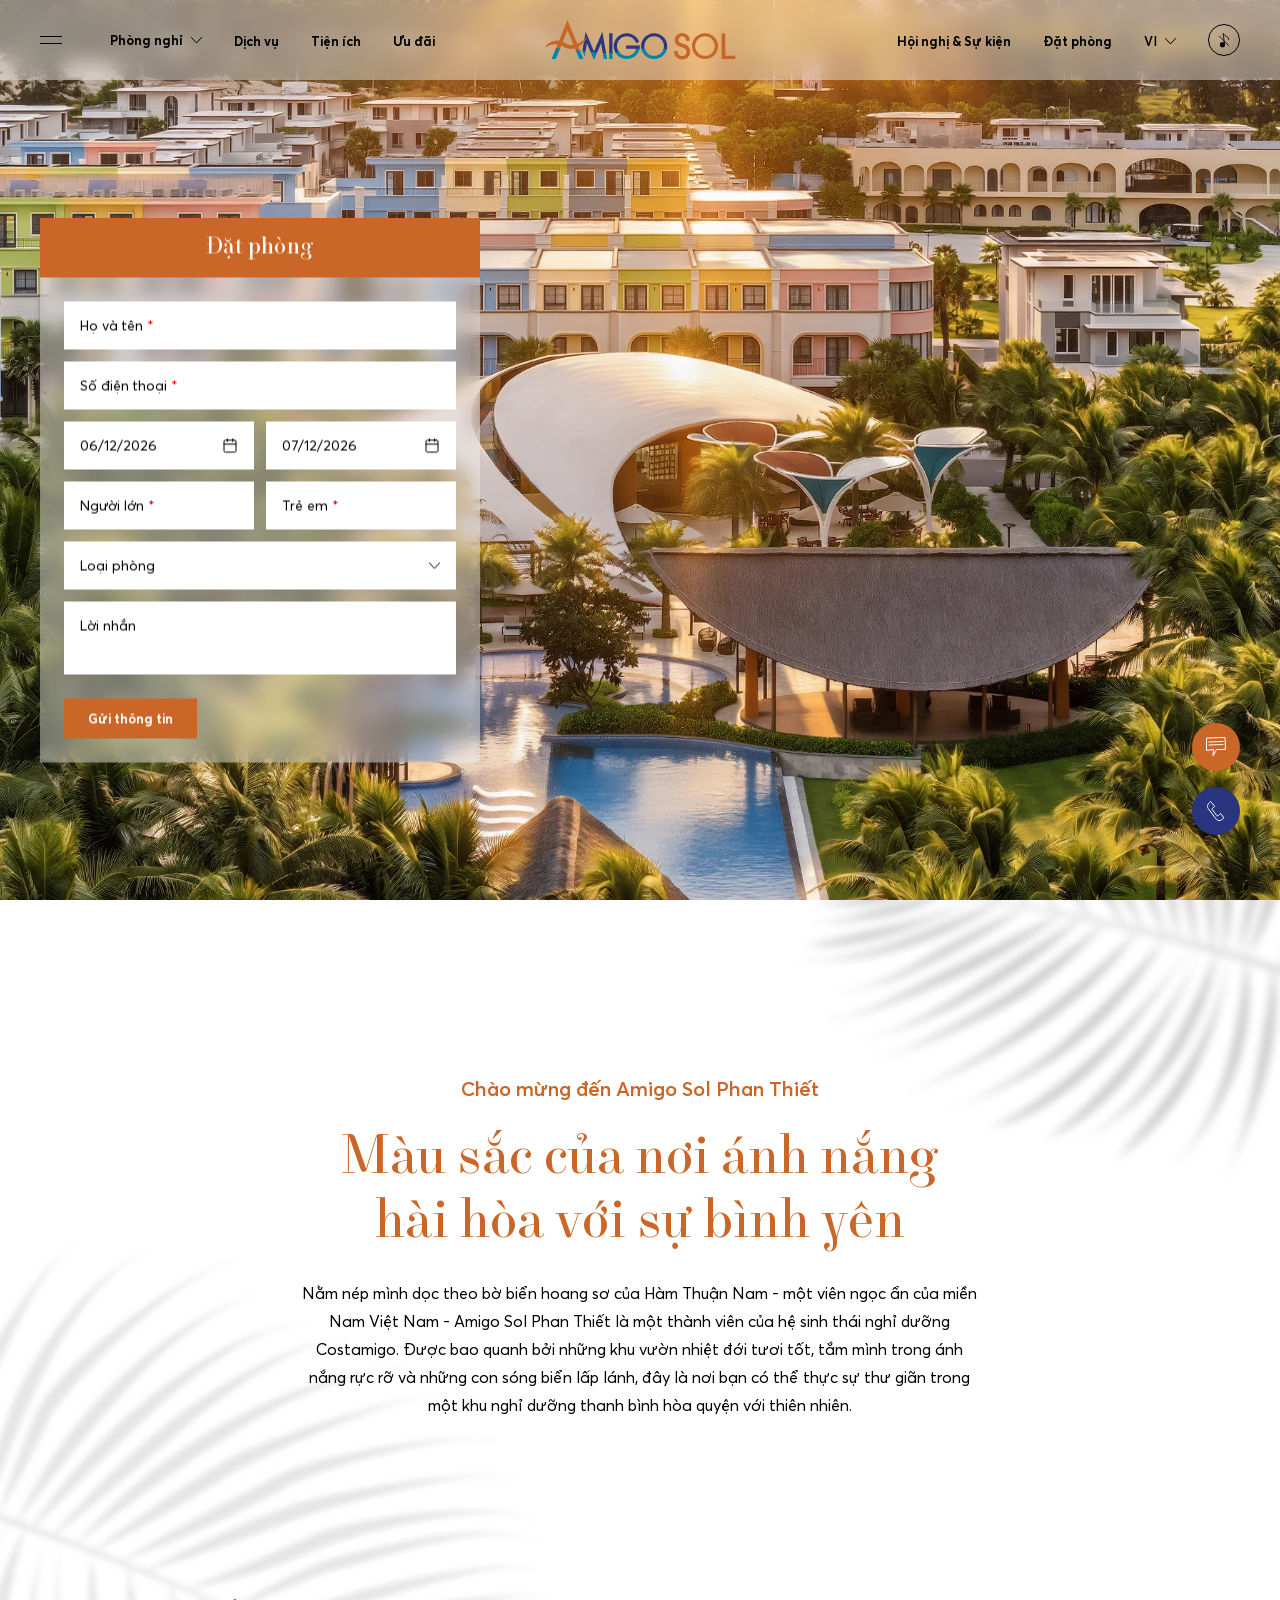
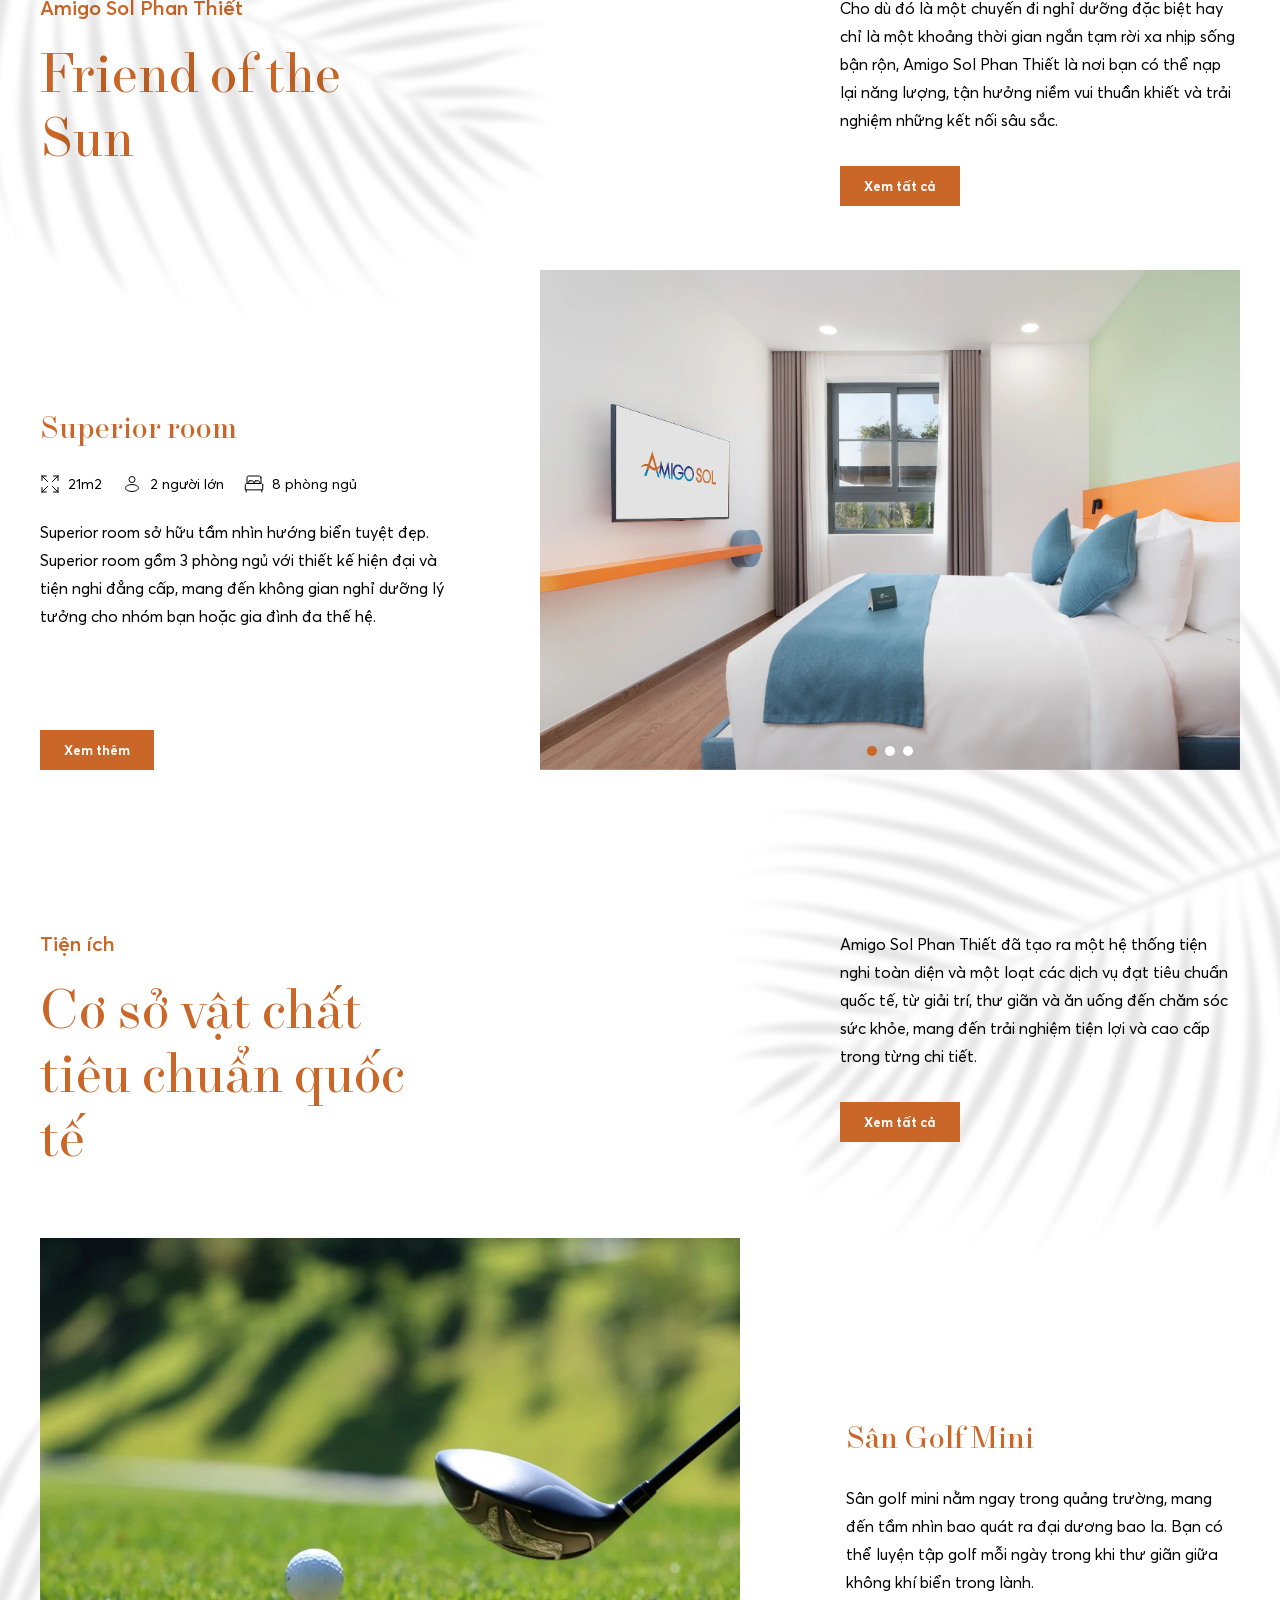
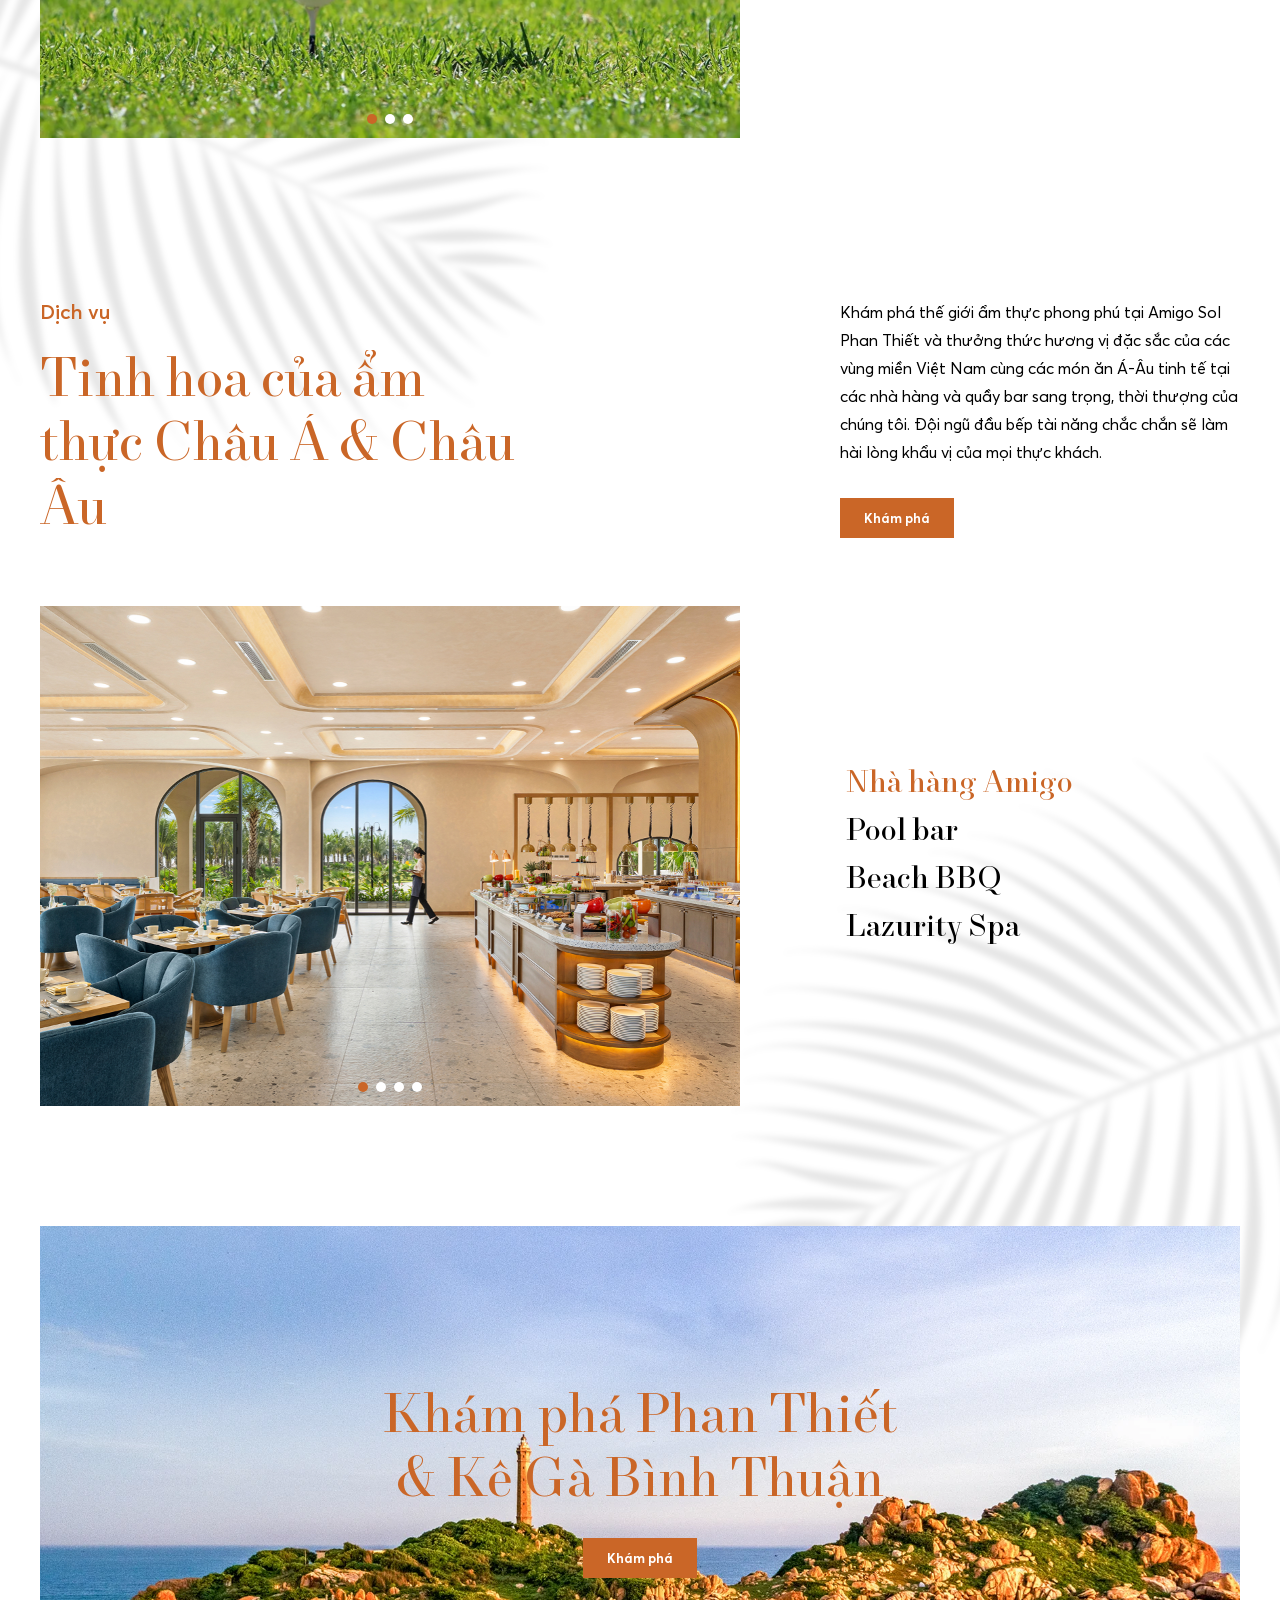
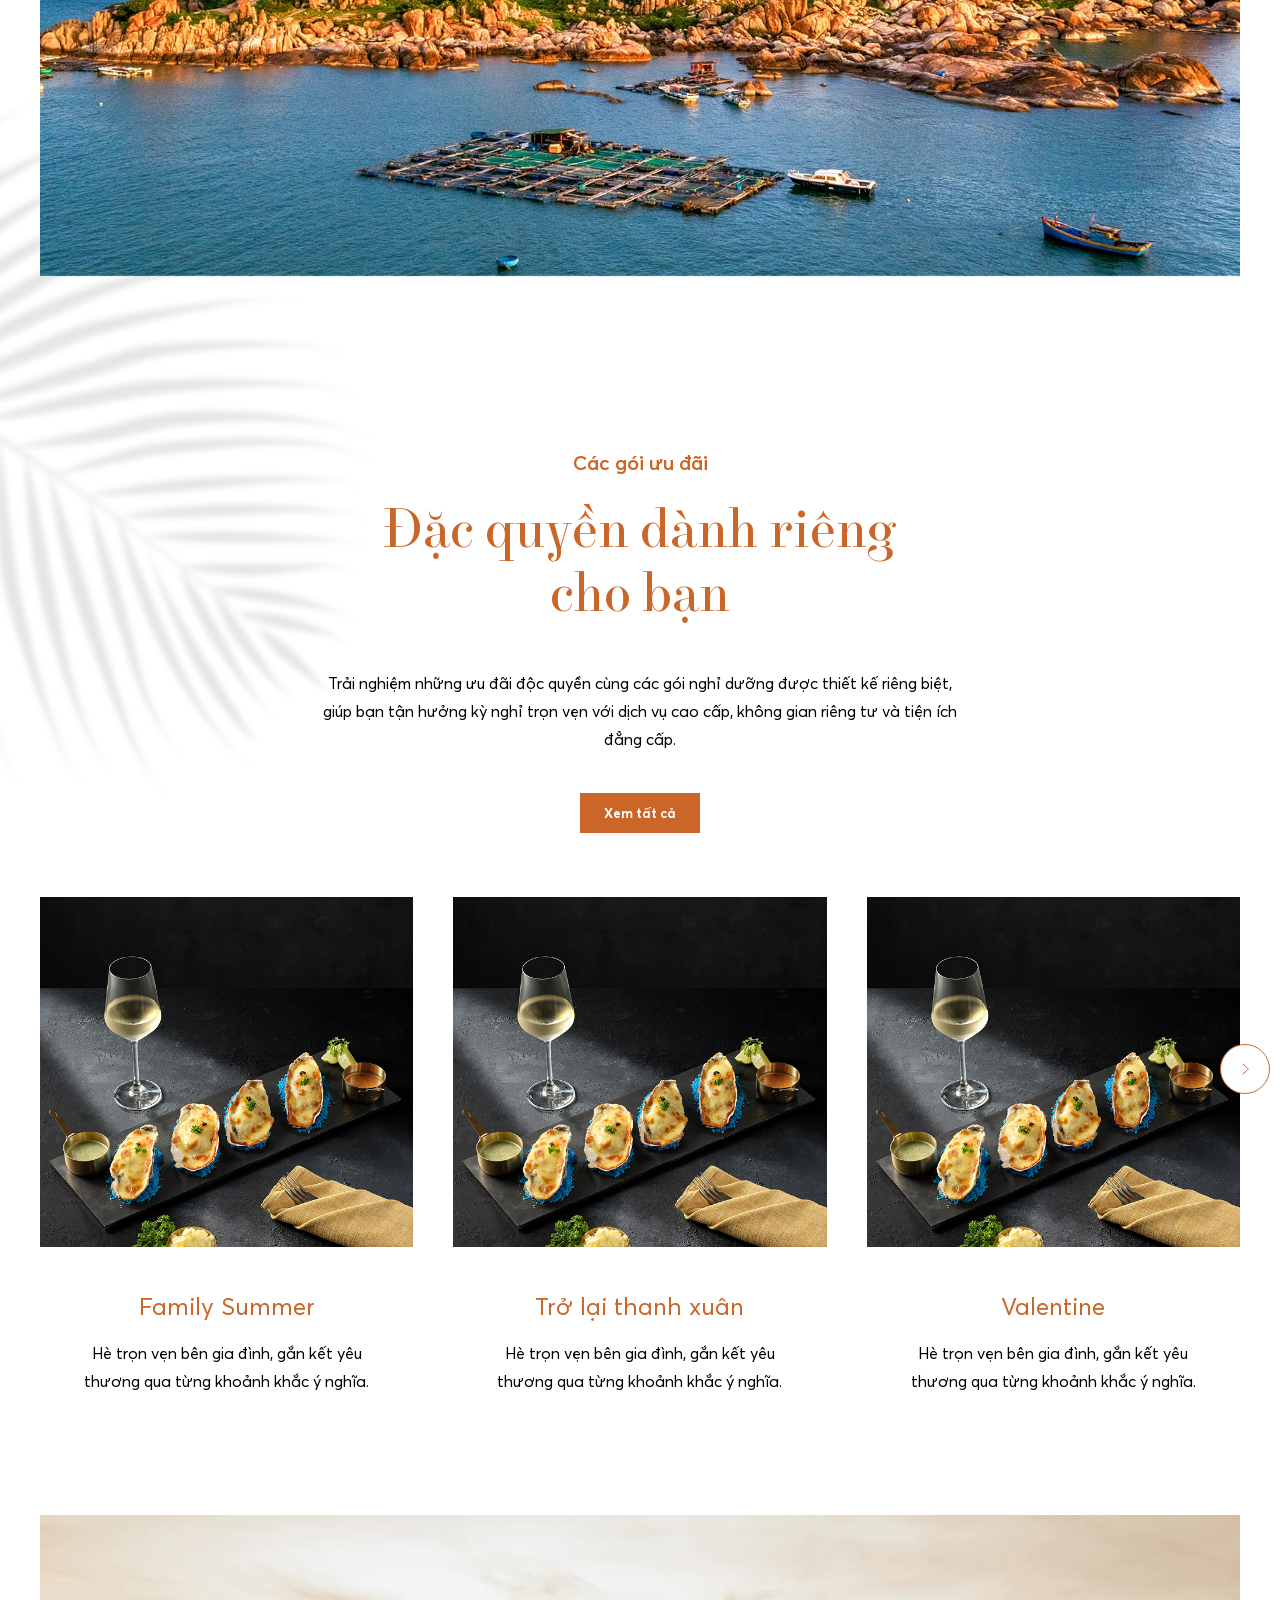
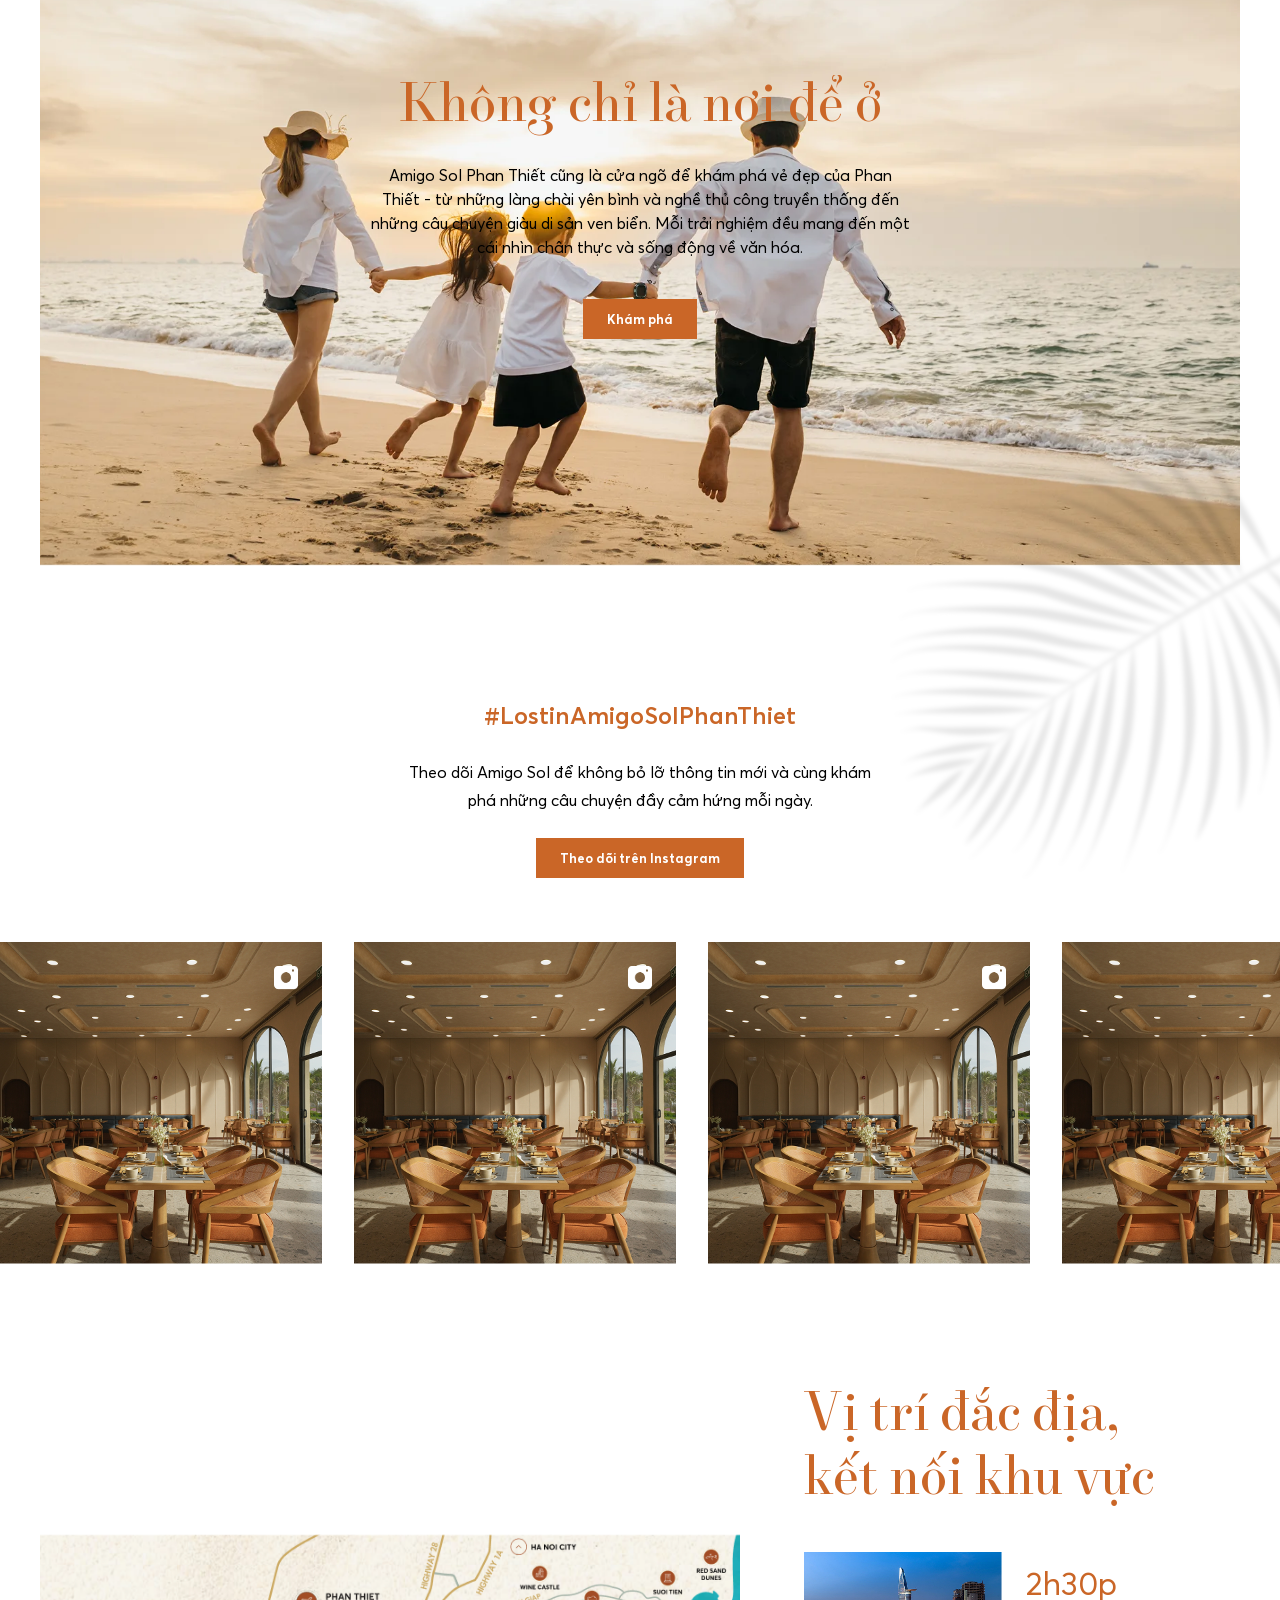
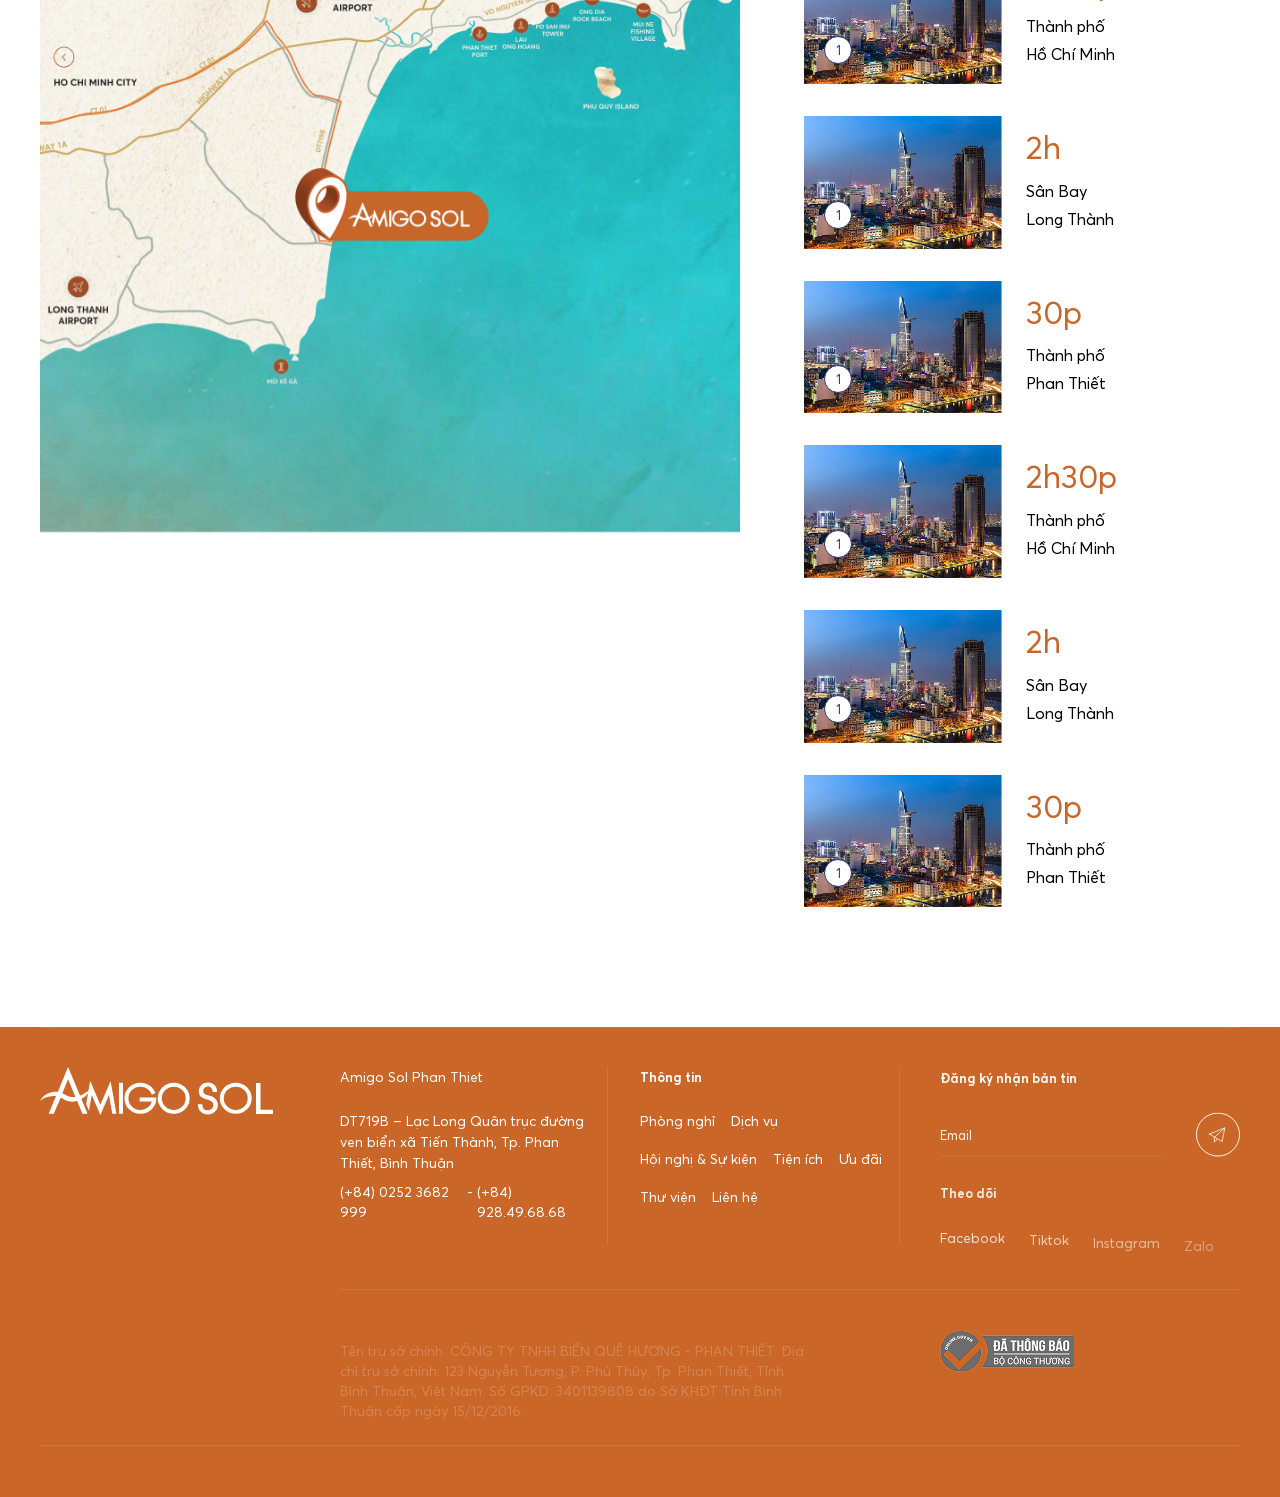
==== commit 6a359052: "add cta" ====
--- a/index.html
+++ b/index.html
@@ -661,8 +661,7 @@
                 <div class="swiper-wrapper">
                   <div class="swiper-slide" data-cursor-text="Chi tiết">
                     <div class="section-offer__item">
-                      <a href="./offer-detail.html"
-                        class="section-offer__img d-block animation-image">
+                      <a href="./offer-detail.html" class="section-offer__img d-block animation-image">
                         <img src="./assets/images/del/offer-1.jpg" alt="" />
                       </a>
                       <div class="section-offer__content">
@@ -678,8 +677,7 @@
                   </div>
                   <div class="swiper-slide" data-cursor-text="Chi tiết">
                     <div class="section-offer__item">
-                      <a href="./offer-detail.html"
-                        class="section-offer__img d-block animation-image">
+                      <a href="./offer-detail.html" class="section-offer__img d-block animation-image">
                         <img src="./assets/images/del/offer-1.jpg" alt="" />
                       </a>
                       <div class="section-offer__content">
@@ -695,8 +693,7 @@
                   </div>
                   <div class="swiper-slide" data-cursor-text="Chi tiết">
                     <div class="section-offer__item">
-                      <a href="./offer-detail.html"
-                        class="section-offer__img d-block animation-image">
+                      <a href="./offer-detail.html" class="section-offer__img d-block animation-image">
                         <img src="./assets/images/del/offer-1.jpg" alt="" />
                       </a>
                       <div class="section-offer__content">
@@ -1026,6 +1023,14 @@
       <div class="spacing-120"></div>
     </div>
   </main>
+  <script>
+    fetch("./components/cta.html")
+      .then((response) => response.text())
+      .then((data) => {
+        document.getElementById("cta").innerHTML = data;
+      });
+  </script>
+  <div id="cta"></div>
   <!-- layout -->
   <!-- footer -->
   <script>
--- a/assets/main/css/style.min.css
+++ b/assets/main/css/style.min.css
@@ -1 +1 @@
-:root{--font-heading:"VL NewParis Headline",sans-serif;--font-body:"Averta",sans-serif;--color-black:#000000;--color-white:#ffffff;--color-primary:#2a3580;--color-secondary:#ca6627;--color-third:#0084ae;--color-bg:#d9bb9b}.color-black{color:var(--color-black)}.color-white{color:var(--color-white)}.color-primary{color:var(--color-primary)}.color-secondary{color:var(--color-secondary)}.color-third{color:var(--color-third)}.limit-width{max-width:1440px;width:100%;margin:0 auto}.font-heading{font-family:var(--font-heading)}.font-body{font-family:var(--font-body)}.h0-font{font-size:56px;line-height:64px;font-weight:400}@media (max-width:991px){.h0-font{font-size:32px;line-height:40px}}.h1-font{font-size:40px;line-height:48px;font-weight:400}@media (max-width:991px){.h1-font{font-size:32px;line-height:40px}}.h1-mobile{font-size:32px;line-height:40px;font-weight:400}@media (max-width:991px){.h1-mobile{font-size:24px;line-height:32px}}.h2-font{font-size:24px;line-height:40px;font-weight:400}@media (max-width:991px){.h2-font{font-size:20px;line-height:32px}}.h2-mobile{font-size:20px;line-height:32px;font-weight:400}.b0-font{font-size:20px;line-height:28px;font-weight:600}.b1-font{font-size:16px;line-height:28px}.b2-font{font-size:13px;line-height:20px;font-weight:700;letter-spacing:3%}.b2-medium{font-size:14px;line-height:20px;font-weight:400}*,:after,:before{box-sizing:border-box}*{margin:0;padding:0;font:inherit}canvas,img,picture,svg,video{display:block;max-width:100%}input,select,textarea{background-color:transparent;outline:0}button{cursor:pointer;background-color:transparent;outline:0;border:0}[type=button],[type=reset],[type=submit],button{-webkit-appearance:button}[type=button]::-moz-focus-inner,[type=reset]::-moz-focus-inner,[type=submit]::-moz-focus-inner,button::-moz-focus-inner{border-style:none;padding:0}[type=button]:-moz-focusring,[type=reset]:-moz-focusring,[type=submit]:-moz-focusring,button:-moz-focusring{outline:1px solid #000}[type=checkbox],[type=radio]{box-sizing:border-box;padding:0}[type=search]::-webkit-search-decoration{-webkit-appearance:none}button:focus{outline:0}a,a:hover{text-decoration:none;cursor:pointer;outline:0;color:inherit}ol,ul{list-style:none;margin:0;padding:0}h1,h2,h3,h4,h5,h6,p{margin:0;padding:0;overflow-wrap:break-word}body{width:100%;min-height:100vh;text-rendering:optimizeLegibility!important;-webkit-font-smoothing:auto!important;-moz-osx-font-smoothing:grayscale!important;font-family:var(--font-body);overflow-x:hidden}.background-pattern{position:relative}.background-pattern::before{content:"";position:absolute;top:0;left:0;width:100%;height:100%;background-image:url(../../images/icons/bg.png);background-repeat:repeat-y;background-size:100% auto;z-index:-1}.hover-underline-black,.hover-underline-white{position:relative}.hover-underline-black::before,.hover-underline-white::before{content:"";position:absolute;width:100%;height:1px;background-color:var(--color-black);bottom:-2px;left:0;transform:scaleX(0);transform-origin:bottom right;transition:transform .3s cubic-bezier(.4,0,.2,1)}.hover-underline-black:hover::before,.hover-underline-white:hover::before{transform:scaleX(1);transform-origin:bottom left}.hover-underline-black.active::before,.hover-underline-white.active::before{transform:scaleX(1);transform-origin:bottom left}.hover-underline-white::before{background-color:var(--color-white)}.btn-general,.global-button{display:block;height:40px;background-color:var(--color-secondary);width:max-content;padding:10px 24px;color:var(--color-white);transition:all .3s ease;font-size:13px;line-height:20px;font-weight:700}.btn-general:hover,.global-button:hover{background-color:var(--color-primary);color:var(--color-white)}.btn-general.secondary,.global-button.secondary{background-color:transparent;border:1px solid var(--color-secondary);color:var(--color-secondary)}.btn-general.secondary:hover,.global-button.secondary:hover{background-color:var(--color-secondary);color:var(--color-white)}.spacing-120{height:120px}@media (max-width:991px){.spacing-120{height:80px}}.spacing-16x{height:160px}@media (max-width:991px){.spacing-16x{height:80px}}.animation-image-clip{clip-path:inset(0);transition-duration:1s;transition-timing-function:cubic-bezier(.4,0,.2,1);transition-property:clip-path;transition-property:clip-path,-webkit-clip-path;overflow:hidden;will-change:clip-path}@media (min-width:992px){.animation-image-clip:hover{clip-path:inset(3%)}.animation-image-clip:hover img{transform:scale(1.05)}}.animation-image-clip img{transition-property:-webkit-transform;transition-property:transform;transition-property:transform,-webkit-transform;transition-timing-function:cubic-bezier(.4,0,.2,1);transition-duration:1s;transition-timing-function:cubic-bezier(.4,0,.2,1)}.dropdown-custom{position:relative}.dropdown-custom__item{color:var(--color-primary)!important;font-weight:600;cursor:pointer}.dropdown-custom__item:not(:first-child){margin-top:8px}.dropdown-custom__text{font-weight:600}.dropdown-custom-btn{display:flex;align-items:center;gap:8px}.dropdown-custom-menu{position:absolute;background-color:var(--color-white);padding:6px 0;bottom:0;left:0;transform:translateY(100%);transition:all .3s ease;clip-path:polygon(0 0,100% 0,100% 0,0 0);will-change:clip-path}.dropdown-custom-menu.dropdown--active{clip-path:polygon(0 0,100% 0,100% 100%,0 100%)}.e-card-list{margin-bottom:120px}.e-card-list.list-even{margin-bottom:200px}.hover-scale{overflow:hidden}.hover-scale img{transition:transform .3s ease}.hover-scale:hover img{transform:scale(1.03)}#header{position:fixed;top:0;left:0;right:0;width:100%;z-index:99;transition:transform .4s ease}#header.scrolled{transform:translateY(-100%)}.header-wrapper{display:flex;align-items:center;justify-content:space-between;padding:24px 40px;position:relative;z-index:99;background-color:rgba(255,255,255,.4);backdrop-filter:blur(10px)}@media (max-width:991px){.header-wrapper{padding:16px 24px}}.header-logo{position:absolute;top:50%;left:50%;transform:translate(-50%,-50%)}.header-logo img{width:auto;height:40px}@media (max-width:991px){.header-logo img{height:48px;width:auto}}.header-menu{display:flex;align-items:center}.header-menu .btn-hamburger{display:flex;align-items:center;gap:5px;color:var(--color-white);margin-right:48px;position:relative}.header-menu .btn-hamburger::after{content:"";position:absolute;width:40px;height:40px;top:50%;left:50%;transform:translate(-50%,-50%);z-index:2}.header-menu .btn-hamburger.change .group-ic .ic span{background-color:var(--color-white)}.header-menu .btn-hamburger.change .group-ic .ic span:first-child{transform:rotate(45deg);top:4px!important}.header-menu .btn-hamburger.change .group-ic .ic span:last-child{transform:rotate(-45deg);bottom:3px!important}.header-menu .btn-hamburger .group-ic{width:22px;height:8px}.header-menu .btn-hamburger .group-ic .ic{width:100%;height:100%;display:flex;flex-direction:column;justify-content:space-between;position:relative}.header-menu .btn-hamburger .group-ic .ic span{display:block;width:100%;height:1px;background-color:var(--color-black);transition:all .2s ease;position:absolute;transform:rotate(0)}.header-menu .btn-hamburger .group-ic .ic span:first-child{top:0}.header-menu .btn-hamburger .group-ic .ic span:last-child{bottom:0}.header-menu .btn-music{margin-left:32px;height:32px;width:32px;position:relative;border:1px solid var(--color-black);border-radius:50%;background-size:100% 100%}.header-menu .btn-music .line-muted{opacity:0;visibility:hidden;transition:all .2s ease}.header-menu .btn-music.pause .line-muted{opacity:1;visibility:visible}.header-menu .btn-music svg{width:11px;height:16px;position:absolute;top:50%;left:50%;transform:translate(-50%,-50%)}.header-menu .btn-music .icon-pause{opacity:0;visibility:hidden}.header .menu{display:flex;align-items:center;gap:32px}.header .menu .menu-item-has-children{gap:8px;position:relative}.header .menu .menu-item-has-children:hover::after{opacity:1;visibility:visible}.header .menu .menu-item-has-children::after{content:"";width:100%;height:30px;background-color:transparent;position:absolute;top:100%;left:0;opacity:0;visibility:hidden}.header .menu .menu-item-has-children:hover .sub-menu{clip-path:polygon(0 0,100% 0,100% 100%,0 100%)}.header .menu .menu-item-has-children .sub-menu{transition:all .4s ease;background-color:var(--color-bg);padding:24px;position:absolute;left:-24px;top:calc(100% + 30px);width:max-content;max-width:276px;clip-path:polygon(0 0,100% 0,100% 0,0 0);will-change:clip-path}.header .menu .menu-item-has-children .sub-menu li:not(:last-child){margin-bottom:8px}.header .menu .menu-item-has-children .sub-menu a{color:var(--color-black);font-size:13px;line-height:20px;font-weight:600}.header .menu .menu-item-has-children .sub-menu a::before{background-color:var(--color-primary)}.header-sub-menu{position:fixed;left:0;top:0;bottom:0;width:100%;min-height:calc(100svh - 80px);will-change:transform;transition:all .5s ease;background-color:#282828;opacity:0;visibility:hidden;z-index:94}@media (max-width:991px){.header-sub-menu{top:55px}}.header-sub-menu.show{opacity:1;visibility:visible}.header-sub-menu__container{display:grid;grid-template-columns:4fr 8fr;height:100%}@media (max-width:991px){.header-sub-menu__container{grid-template-columns:1fr;position:relative}}.header-sub-menu__container .sub-menu{display:flex;justify-content:center;align-items:center;height:100%}@media (max-width:991px){.header-sub-menu__container .sub-menu{overflow-y:scroll;height:calc(100vh - 100px);padding-bottom:100px;padding-top:100px}.header-sub-menu__container .sub-menu::-webkit-scrollbar{display:none}}.header-sub-menu__container .sub-menu ul{display:flex;align-items:center;flex-direction:column;gap:24px}@media (max-width:991px){.header-sub-menu__container .sub-menu ul{gap:18px}}@media (max-width:480px){.header-sub-menu__container .sub-menu ul li a{white-space:nowrap;font-size:20px;line-height:30px}}.header-sub-menu__container .sub-menu ul li a:hover{color:var(--color-white)}.header-sub-menu__container .sub-menu ul li a::before{background-color:var(--color-white);height:1px;bottom:-4px;mask-size:100% auto}@media (max-width:480px){.header-sub-menu__container .sub-menu ul li a::before{bottom:-2px}}.header-sub-menu .sub-menu-container{background-color:var(--color-secondary);position:relative;padding-top:80px}.header-sub-menu .sub-menu-container::before{content:"";position:absolute;top:0;left:0;width:100%;height:80px;background-color:#282828}@media (max-width:991px){.header-sub-menu .sub-menu-container{position:relative}}.header-sub-menu .sub-menu-container .menu-has-children .sub-menu{opacity:0;visibility:hidden;position:absolute;top:64px;left:0}.header-sub-menu .sub-menu-overlay{background-color:#282828}.header .lang{margin-left:32px;transform:translateY(1px);cursor:pointer}.header .lang .dropdown-custom{position:relative}.header .lang .dropdown-custom-item{color:var(--color-primary)!important;font-weight:600}.header .lang .dropdown-custom-item:not(:first-child){margin-top:8px}.header .lang .dropdown-custom-item span{color:var(--color-black)}.header .lang .dropdown-custom-text{font-weight:600}.header .lang .dropdown-custom-text span{color:var(--color-black)}.header .lang .dropdown-custom-btn{display:flex;align-items:center;gap:8px}.header .lang .dropdown-custom-menu{position:absolute;background-color:var(--color-bg);padding:12px 24px;bottom:-29px;left:-24px;transform:translateY(100%);transition:all .3s ease;clip-path:polygon(0 0,100% 0,100% 0,0 0);will-change:clip-path}.header .lang .dropdown-custom-menu.dropdown--active{clip-path:polygon(0 0,100% 0,100% 100%,0 100%)}.header-sub-menu-bottom{background-color:var(--color-secondary);display:flex;justify-content:center;align-items:center;position:absolute;z-index:10;bottom:0;left:0;right:0;height:50px}.header-sub-menu-bottom .bottom-wrapper{display:grid;grid-template-columns:1fr 1fr;height:100%;border-top:1px solid rgba(255,255,255,.1);width:calc(100% - 48px)}.header-sub-menu-bottom .lang{margin-left:0;display:flex;justify-content:center;align-items:center}.header-sub-menu-bottom .lang .dropdown-custom-menu{top:-16px;bottom:unset;transform:translateY(-100%);clip-path:polygon(0 100%,100% 100%,100% 100%,0 100%)}.header-sub-menu-bottom .lang .dropdown-custom-btn img{transform:rotate(180deg)}.header-sub-menu-bottom .virtual-link{display:flex;justify-content:center;align-items:center;border-left:1px solid rgba(255,255,255,.1)}.section-banner{position:relative;height:100vh}.section-banner .booking-form{position:absolute;left:40px;z-index:5;top:50%;transform:translateY(calc(-50% + 40px));width:440px;height:auto;background-color:rgba(255,255,255,.4);backdrop-filter:blur(10px)}.section-banner .booking-form-head{display:flex;justify-content:center;align-items:center;padding:16px;background-color:var(--color-secondary)}.section-banner .booking-form-head h3{font-size:24px;line-height:28px}.section-banner .booking-form-main{display:flex;flex-direction:column;gap:12px;padding:24px}.section-banner .booking-form-main>*{font-size:14px;line-height:20px}.section-banner .booking-form-main .input-item{position:relative;background-color:var(--color-white);padding:14px 16px}.section-banner .booking-form-main .input-item input,.section-banner .booking-form-main .input-item textarea{width:100%;border:none;outline:0}.section-banner .booking-form-main .input-item input:focus+label,.section-banner .booking-form-main .input-item input:not(:placeholder-shown)+label,.section-banner .booking-form-main .input-item textarea:focus+label,.section-banner .booking-form-main .input-item textarea:not(:placeholder-shown)+label{opacity:0;pointer-events:none}.section-banner .booking-form-main .input-item input::placeholder,.section-banner .booking-form-main .input-item textarea::placeholder{color:var(--color-black)}.section-banner .booking-form-main .input-item textarea{resize:none}.section-banner .booking-form-main .input-item label{position:absolute;left:16px;pointer-events:none;transition:all .3s ease;color:var(--color-black)}.section-banner .booking-form-main .input-item label span{color:red}.section-banner .booking-form-main .input-item .icon{width:16px;height:16px;position:absolute;top:50%;right:16px;transform:translateY(-50%);pointer-events:none}.section-banner .booking-form-main .form-row.two-col{display:grid;grid-template-columns:1fr 1fr;gap:12px}.section-banner .booking-form-main .form-bottom{margin-top:12px}.section-banner .booking-form-main .form-bottom a{transition:all .4s ease}.section-banner .booking-form-main .form-bottom a:hover{color:var(--color-secondary)}.section-banner .booking-form-main .dropdown-custom{z-index:2;background-color:var(--color-white)}.section-banner .booking-form-main .dropdown-custom-btn{height:48px;padding:0 16px;width:100%;justify-content:space-between}.section-banner .booking-form-main .dropdown-custom-item{padding:6px 16px;cursor:pointer}.section-banner .booking-form-main .dropdown-custom-menu{width:100%}.section-banner .booking-form-main .dropdown-custom .value-select,.section-banner .booking-form-main .dropdown-custom-item{font-size:14px;line-height:20px}@media (max-width:991px){.section-banner{max-height:640px}}.section-banner__container{width:100%;height:100vh}@media (max-width:991px){.section-banner__container{max-height:640px}}.section-banner__wrapper{width:100%;height:100%}@media (min-width:991px){.section-banner__wrapper{height:100vh;overflow:hidden}}.section-banner__wrapper .video{width:100%;position:relative;overflow:hidden;padding-bottom:56.25%;height:0;max-width:100%}@media (max-width:991px){.section-banner__wrapper .video{height:100%}}.section-banner__wrapper .video iframe{position:absolute;top:0;left:0;width:100%;height:100%}@media (max-width:1400px){.section-banner__wrapper .video iframe{height:100vh;width:177.78vh;top:50%;left:50%;-webkit-transform:translate(-50%,-50%);-ms-transform:translate(-50%,-50%);transform:translate(-50%,-50%);padding-bottom:0}}.section-banner__wrapper video{object-fit:cover}.section-banner__wrapper picture{width:100%;height:100%;overflow:hidden}.section-banner__wrapper img{width:100%;height:100%;object-fit:cover}.section-banner .banner-slider{width:100%;height:100%}.section-banner .banner-slider-img{width:100%;height:100%}.section-banner .banner-slider-img img{width:100%;height:100%;object-fit:cover}.section-banner .banner-slider .swiper-btn-custom{margin:0;width:80px;height:80px;background-color:var(--color-pattern);border:1px solid var(--color-primary);border-radius:50%;display:flex;justify-content:center;align-items:center;top:0;left:0;opacity:0;transition:opacity .3s cubic-bezier(.4,0,.2,1),transform .3s cubic-bezier(.4,0,.2,1);transform-origin:center;z-index:999;cursor:none}.section-banner .banner-slider .swiper-btn-custom::after{content:unset;font-size:0}.section-banner .banner-slider .swiper-btn-custom svg{width:auto;height:auto}.section-banner .swiper-pagination-bullet{width:10px;height:10px;background-color:var(--color-white);opacity:1}.section-banner .swiper-pagination-bullet-active{background-color:var(--color-secondary)}footer{padding:0 40px;position:relative;overflow:hidden;z-index:2;background-color:var(--color-secondary)}footer .animation-text-v3:hover{color:var(--color-white)!important}footer .animation-text-v3::before{background-color:var(--color-white)}@media (max-width:991px){footer{padding:0 24px}}footer .footer__bg{position:absolute;bottom:-50px;left:-80px;transform:rotate(27deg)}@media (max-width:991px){footer .footer__bg{bottom:unset;right:-160px;left:unset;top:0;transform:rotate(0) scaleX(-1)}}footer .footer-top{padding-top:40px;padding-bottom:40px;position:relative}@media (max-width:991px){footer .footer-top{padding-top:48px}}footer .footer-top::after{content:"";background-color:rgba(255,255,255,.1);position:absolute;top:0;left:0;width:100%;height:1px}footer .footer-top .title{margin-bottom:24px}footer .footer-alpha,footer .footer-copyright{display:flex;align-items:center}footer .footer-logo{width:233px;height:auto;display:flex;flex-direction:column;gap:40px 0}@media (max-width:991px){footer .footer-logo{width:200px;margin-bottom:48px}}footer .footer-logo img{width:100%;height:100%;object-fit:cover}@media (max-width:991px){footer .footer-contact{padding-top:24px}}footer .footer-contact form{display:flex;align-items:center;gap:34px;transform:translateY(-15px)}footer .footer-contact form .field{width:100%;position:relative}footer .footer-contact form .field::after{content:"";background-color:rgba(255,255,255,.1);position:absolute;bottom:0;left:0;width:100%;height:1px}footer .footer-contact form input{width:100%;border:0;height:44px;font-size:13px;line-height:20px;font-weight:500;color:var(--color-white)}footer .footer-contact form input::placeholder{font-size:13px;line-height:20px;font-weight:500;color:var(--color-white)}footer .footer-contact form button{width:44px;height:44px;min-width:44px;border-radius:50%;border:1px solid var(--color-white);transition:all .3s ease;position:relative}footer .footer-contact form button svg{width:44px;height:44px;position:absolute;top:50%;left:50%;transform:translate(-50%,-50%)}footer .footer-contact form button circle,footer .footer-contact form button path{transition:all .4s ease}footer .footer-contact form button:hover{background-color:var(--color-white)}footer .footer-contact form button:hover path{stroke:var(--color-primary)}footer .footer-contact form button:hover circle{fill:var(--color-white)}footer .footer-contact form button:hover .icon{fill:#232c6a}footer .footer-contact .social{margin-top:25px}footer .footer-contact .social ul{gap:24px}footer .footer-contact .social ul li{display:flex}footer .footer-contact .social ul li a:hover{color:var(--color-white)}footer .footer-menu{margin-right:40px;padding-right:12px;position:relative}@media (max-width:991px){footer .footer-menu{margin-right:0;padding:24px 0}}footer .footer-menu .menu{display:flex;flex-wrap:wrap;gap:18px 16px}@media (max-width:991px){footer .footer-menu .menu{display:grid;grid-template-columns:1fr 1fr;gap:16px 40px}}footer .footer-menu::after{content:"";background-color:rgba(255,255,255,.1);position:absolute;top:0;right:0;width:1px;height:100%}@media (max-width:991px){footer .footer-menu::after{width:100%;height:1px;top:unset;bottom:0}}footer .footer-menu ul li{display:flex}footer .footer-menu ul li a{font-size:14px;line-height:20px;font-weight:500;color:var(--color-white)}footer .footer-main{display:grid;grid-template-columns:repeat(3,1fr);margin-bottom:45px}@media (max-width:991px){footer .footer-main{grid-template-columns:1fr;margin-bottom:24px}}footer .footer-location{margin-right:32px;padding-right:18px;position:relative}@media (max-width:991px){footer .footer-location{margin-right:0;padding-bottom:24px}}footer .footer-location::after{content:"";background-color:rgba(255,255,255,.1);position:absolute;top:0;right:0;width:1px;height:100%}@media (max-width:991px){footer .footer-location::after{bottom:0;top:unset;right:unset;width:100%;height:1px;left:0}}footer .footer-location p{margin-bottom:8px}footer .footer-location>*{font-size:14px;left:20px;font-weight:400}footer .footer-location a:hover{color:var(--color-white)}footer .footer-headquarter{display:grid;grid-template-columns:66.6666666667% 33.3333333333%;padding:36px 0 0;position:relative}@media (max-width:991px){footer .footer-headquarter{grid-template-columns:1fr;padding:24px 0 16px;gap:24px}}footer .footer-headquarter::after{content:"";background-color:rgba(255,255,255,.1);position:absolute;top:0;left:0;width:100%;height:1px}footer .footer-headquarter .logo-bct{width:134px;height:auto;filter:grayscale(100%)}footer .footer-headquarter .info{max-width:78%}@media (max-width:991px){footer .footer-headquarter .info{max-width:100%}}footer .footer-bottom{display:grid;grid-template-columns:25% 50% 25%;padding:16px 0;position:relative}@media (max-width:991px){footer .footer-bottom{grid-template-columns:1fr;gap:24px;padding:24px 0 68px}}footer .footer-bottom::after{content:"";background-color:rgba(255,255,255,.1);position:absolute;top:0;left:0;width:100%;height:1px}footer .footer-bottom .menu{display:flex;align-items:center;gap:32px}@media (max-width:991px){footer .footer-bottom .menu{flex-wrap:wrap;gap:16px 24px}}footer .footer-bottom .menu li{display:flex}footer .footer-bottom .menu a{font-size:13px;line-height:20px;font-weight:500;color:var(--color-white)}footer .footer-alpha a:hover{color:var(--color-white)}.intro{position:relative;width:100%;padding:175px 0}.intro.not-home{padding:120px 0}.intro-wrapper{display:flex;justify-content:center}.intro-box{width:53%;text-align:center;display:flex;flex-direction:column;gap:24px}@media (max-width:991px){.intro-box{width:100%;padding:0 24px}}.intro-artwork{position:absolute;pointer-events:none;z-index:1}.intro-artwork.top-right{top:0;right:0;transform:translateY(-50%)}.intro-artwork.left-bottom{bottom:0;left:0;transform:translateY(50%)}.intro-detail-page{padding:200px 40px 0;position:relative}.intro-detail-page .intro-page-wrap{text-align:center;margin-bottom:120px}.intro-detail-page .intro-page-wrap.contact-content ul{width:70%;margin:0 auto;display:flex;flex-direction:column;gap:12px}.intro-detail-page .intro-page-wrap h3{margin-bottom:24px}.intro-detail-page .top-right{top:40%}.amigo-content{padding:0 40px;position:relative}@media (max-width:991px){.amigo-content{padding:0 24px}}.amigo-content .other-room-title{margin-bottom:72px}.amigo-content.service-section .amigo-content-top .content-left{width:40%}@media (max-width:991px){.amigo-content.service-section .amigo-content-top .content-left{width:100%}}.amigo-content.service-section .amigo-service-titles{display:flex;flex-direction:column;gap:8px;padding-left:calc(8.3333333333% + 64px)}.amigo-content.service-section .amigo-service-titles .item-title{transition:color .3s ease-in-out}.amigo-content.service-section .amigo-service-titles .item-title.active{color:var(--color-secondary)}.amigo-content.service-section .amigo-artwork.bottom-right{bottom:0;right:0;transform:scaleX(-1) translateY(50%)}.amigo-content-top{display:flex;align-items:flex-start;justify-content:space-between;margin-bottom:64px}@media (max-width:991px){.amigo-content-top{flex-direction:column;gap:48px}}.amigo-content-top .content-left,.amigo-content-top .content-right{width:33.3333333333%}@media (max-width:991px){.amigo-content-top .content-left,.amigo-content-top .content-right{width:100%}}.amigo-content-top .content-left .tag{margin-bottom:24px}.amigo-content-top .content-right .description{margin-bottom:32px}.amigo-content .swiper-pagination-bullet{width:10px;height:10px;background-color:var(--color-white);opacity:1}.amigo-content .swiper-pagination-bullet-active{background-color:var(--color-secondary)}.amigo-content .slider-amigo-image{height:500px}@media (max-width:991px){.amigo-content .slider-amigo-image{height:350px}}@media (max-width:767px){.amigo-content .slider-amigo-image{height:200px}}.amigo-content .slider-amigo-image .swiper-slide{width:100%;height:100%}.amigo-content .slider-amigo-image .swiper-slide .amigo-image{width:100%;height:100%}.amigo-content .slider-amigo-image .swiper-slide .amigo-image img{width:100%;height:100%;object-fit:cover}.amigo-content .slider-amigo-content-import{padding-right:calc(8.3333333333% + 40px);padding-top:40px}@media (max-width:991px){.amigo-content .slider-amigo-content-import{padding-right:0}}.amigo-content .slider-amigo-content-import .current-button{margin-top:100px}@media (max-width:991px){.amigo-content .slider-amigo-content-import .current-button{margin-top:40px;display:flex;justify-content:center}}@media (max-width:991px){.amigo-content .slider-amigo-content-import .current-description{text-align:center;display:-webkit-box;-webkit-line-clamp:4;-webkit-box-orient:vertical;overflow:hidden;text-overflow:ellipsis;word-break:break-word}}.amigo-content .slider-amigo-content-import .current-name{margin-bottom:24px}@media (max-width:991px){.amigo-content .slider-amigo-content-import .current-name{display:flex;justify-content:center}.amigo-content .slider-amigo-content-import .current-name>*{display:flex;justify-content:center}}@media (max-width:991px){.amigo-content .slider-amigo-wrapper{flex-direction:column-reverse!important}}.amigo-content .slider-amigo-wrapper.flex-row-reverse .slider-amigo-content-import{padding-right:0;padding-left:calc(8.3333333333% + 64px)}@media (max-width:991px){.amigo-content .slider-amigo-wrapper.flex-row-reverse .slider-amigo-content-import{padding-left:0}}.amigo-content .amigo-usb{display:flex;align-items:center;gap:20px;flex-wrap:wrap;margin-bottom:24px}@media (max-width:991px){.amigo-content .amigo-usb{justify-content:center}}.amigo-content .amigo-usb-item{display:flex;align-items:center;gap:8px}.amigo-content .amigo-usb-item .usb-name{font-size:14px;line-height:20px;font-weight:400;color:var(--color-black)}.amigo-content .amigo-artwork{position:absolute;z-index:-1;pointer-events:none}.amigo-content .amigo-artwork.top-right{top:0;right:0;transform:scaleX(-1) translateY(-50%)}.amigo-content .amigo-artwork.left-bottom{left:0;bottom:0;transform:translateY(50%)}.amigo-content .swiper-serivce{height:500px}.amigo-content .swiper-serivce .service-image{width:100%;height:100%}.amigo-content .swiper-serivce .service-image img{width:100%;height:100%;object-fit:cover}.section-map{padding:0 40px;background-repeat:repeat-y;background-size:contain;background-attachment:fixed}.section-map__img{position:relative}.section-map__img .map-link{position:absolute;bottom:30px;right:30px}.section-map__img .map-link path{transition:all .4s ease}.section-map__img .map-link:hover path{fill:var(--color-primary)}@media (max-width:991px){.section-map{padding:0}}.section-map .col-lg-7{height:max-content;position:sticky;top:0;display:flex;align-items:center;justify-content:center;min-height:100vh}@media (max-width:991px){.section-map .col-lg-7{position:static;height:auto;min-height:auto}}.section-map__map{width:100%;aspect-ratio:782/667}.section-map__map img{width:100%;height:100%;object-fit:cover}.section-map__content{padding-left:64px;padding-right:40px}@media (max-width:991px){.section-map__content{padding:0;margin-top:32px}}.section-map__content--item{display:grid;grid-template-columns:1fr 1fr;position:relative}@media (max-width:991px){.section-map__content--item{width:100%}}.section-map__content--title{margin-bottom:40px}@media (max-width:991px){.section-map__content--title{padding:0 24px;margin-bottom:32px}}.section-map__content--list{display:flex;flex-direction:column;gap:32px}@media (max-width:991px){.section-map__content--list{gap:24px;flex-direction:row;overflow-x:scroll;padding-left:24px;padding-right:24px}.section-map__content--list::-webkit-scrollbar{display:none}}.section-map__destination{width:100%;aspect-ratio:221/148}@media (max-width:991px){.section-map__destination{aspect-ratio:164/104;width:164px}}.section-map__destination img{width:100%;height:100%;object-fit:cover}@media (max-width:991px){.section-map__destination img{width:164px}}.section-map__number{position:absolute;left:20px;bottom:20px;border:1px solid var(--color-primary);background-color:var(--color-white);z-index:2;width:28px;height:28px;border-radius:50%;display:flex;justify-content:center;align-items:center;color:var(--color-primary);font-size:13px;line-height:20px}@media (max-width:991px){.section-map__number{left:8px;bottom:8px;width:20px;height:20px;font-size:8px;line-height:14px}}.section-map__desc{background:var(--color-white);padding:16px 24px;display:flex;flex-direction:column;justify-content:space-between}@media (max-width:991px){.section-map__desc{padding:16px 16px;width:164px}}.section-map__desc .time{display:flex;align-items:flex-start;gap:5px}.section-map__desc .time .number{font-size:32px;font-family:var(--font-body);line-height:1;color:var(--color-secondary);font-weight:400}@media (max-width:991px){.section-map__desc .time .number{font-size:24px}}.section-map__desc .time .unit{font-family:var(--font-body);color:var(--color-primary);font-size:14px;line-height:21px}.section-map__desc .name{font-size:16px;line-height:28px;color:var(--color-black)}@media (max-width:991px){.section-map__desc .name{font-size:13px;line-height:20px}}.section-contact{padding-top:80px;position:relative}.section-contact .amigo-artwork{position:absolute;right:0;top:0;transform:translateY(-25%);pointer-events:none}.section-contact__bg{position:absolute;left:0;top:-15%;width:auto;height:auto;z-index:-1}@media (max-width:991px){.section-contact__bg{top:-5%}}.section-contact__bg.right{left:unset;right:0;top:0}@media (max-width:991px){.section-contact__bg.right{display:none}}.section-contact__top{margin-bottom:64px}.section-contact__top--item{text-align:center;padding:0 80px}@media (max-width:991px){.section-contact__top--item{padding:0 24px}}.section-contact__top--title{margin-bottom:24px;font-size:24px;line-height:36px;font-weight:600;font-family:var(--font-body)}@media (max-width:991px){.section-contact__top--title{margin-bottom:32px}}.section-contact__top .btn-wrapper{margin:24px auto 0;width:max-content}@media (max-width:991px){.section-contact__top .btn-wrapper{margin:32px auto 0}}.section-contact .slider-contact{display:flex;gap:40px;overflow:hidden}@media (max-width:991px){.section-contact .slider-contact{gap:24px}}.section-contact .slider-contact:hover .slider-wrapper{animation-play-state:paused}.section-contact .slider-wrapper{display:flex;gap:32px;animation-name:swiperAnimation;animation-duration:40s;animation-timing-function:linear;animation-iteration-count:infinite}@media (max-width:991px){.section-contact .slider-wrapper{gap:24px}}.section-contact .slider-item{width:322px;aspect-ratio:1;position:relative}@media (max-width:991px){.section-contact .slider-item{width:290px}}.section-contact .slider-item .slider-link{position:absolute;display:inline-block;width:24px;height:24px;top:24px;right:24px}.section-contact .slider-item .slider-img{width:100%;height:100%;overflow:hidden}.section-contact .slider-item .slider-img img{width:100%;height:100%;object-fit:cover}@keyframes swiperAnimation{0%{transform:translateX(0)}100%{transform:translateX(-100%)}}.form-contact{position:relative}.form-contact__container{padding:40px 24px 40px;position:relative;z-index:2}.form-contact__container::before{content:"";position:absolute;top:0;left:24px;width:calc(100% - 48px);height:1px;background-color:var(--color-primary);opacity:.1}.form-contact__container::after{content:"";position:absolute;bottom:0;left:24px;width:calc(100% - 48px);height:1px;background-color:var(--color-primary);opacity:.1}.form-contact__container .group-form{margin-bottom:24px}.form-contact__container .group-form.cols{display:grid;grid-template-columns:1fr 1fr;gap:24px}@media (max-width:991px){.form-contact__container .group-form.cols{grid-template-columns:1fr}}.form-contact__container .group-form input{border:none;padding-bottom:12px;width:100%;color:var(--color-black);font-size:16px;line-height:28px}.form-contact__container .group-form input::placeholder{color:var(--color-black);font-size:16px;line-height:28px}.form-contact__container .group-form textarea{border:none;padding-bottom:12px;width:100%;color:var(--color-black);font-size:16px;line-height:28px;resize:none}.form-contact__container .group-form textarea::placeholder{color:var(--color-black);font-size:16px;line-height:28px}.form-contact__container .group-form .form-input{position:relative}.form-contact__container .group-form .form-input.full::before{content:"";position:absolute;bottom:0;left:0;width:100%;height:1px;background-color:var(--color-primary);opacity:.1}.form-contact__container .group-form .form-input::before{content:"";position:absolute;bottom:0;left:0;width:100%;height:1px;background-color:var(--color-primary);opacity:.1}.form-contact__container .group-check{display:flex;align-items:center;width:100%;justify-content:space-between;padding-top:56px}@media (max-width:991px){.form-contact__container .group-check{flex-direction:column;gap:32px;padding-top:8px;align-items:flex-start}.form-contact__container .group-check button{margin:0 auto}}.form-contact__container .group-check .check-box{display:flex;align-items:center;gap:16px}.form-contact__container .group-check .check-box label{font-size:13px;line-height:20px;color:var(--color-black)}.form-contact__container .group-check .check-box input{appearance:none;width:20px;height:20px;border-radius:2px;transition:all .3s ease;position:relative;cursor:pointer;border:1px solid var(--color-secondary)}.form-contact__container .group-check .check-box input:checked::before{opacity:1;visibility:visible}.form-contact__container .group-check .check-box input::before{content:"";position:absolute;top:50%;left:50%;transform:translate(-50%,-50%);width:12px;height:12px;background-image:url(../../images/icons/icon-tick.svg);opacity:0;visibility:hidden;transition:all .2s ease;background-repeat:no-repeat;background-position:center}.form-contact button[type=submit]:disabled{background-color:rgba(14,98,97,.4)}section.image-with-text{position:relative;z-index:2}section.image-with-text .amigo-artwork{position:absolute;right:0;bottom:-50%}section.image-with-text.parallax{padding:0 40px}@media (max-width:991px){section.image-with-text.parallax{padding:0 24px}}@media (max-width:991px){section.image-with-text.parallax .content{top:90px}}section.image-with-text.parallax .section-wrapper{overflow:hidden}section.image-with-text.parallax .section-wrapper img{transform:scale(1.15)}section.image-with-text .ilus-right{width:365px;height:auto;position:absolute;right:0;top:-25%;z-index:-1}@media (max-width:991px){section.image-with-text{overflow:unset}}section.image-with-text .main-image{width:100%;max-height:100vh;aspect-ratio:1440/843;object-position:bottom;object-fit:cover}@media (max-width:991px){section.image-with-text .main-image{aspect-ratio:375/800}}@media (max-width:480px){section.image-with-text .main-image{aspect-ratio:375/600;max-height:80vh}}section.image-with-text .detail-slider{max-height:100vh;width:100%}section.image-with-text .detail-slider .swiper-slide{overflow:hidden}section.image-with-text .detail-slider__image{position:relative}section.image-with-text .detail-slider__image img{width:100%;aspect-ratio:1440/843;object-position:center;object-fit:cover}section.image-with-text .swiper-button-next{right:0}section.image-with-text .swiper-button-prev{left:0}section.image-with-text .swiper-button-next,section.image-with-text .swiper-button-prev{margin:0;width:50px;height:50px;background-color:var(--color-secondary);border:1px solid var(--color-secondary);border-radius:50%;display:flex;justify-content:center;align-items:center;top:0;left:0;opacity:0;transition:opacity .3s cubic-bezier(.4,0,.2,1),transform .3s cubic-bezier(.4,0,.2,1);transform-origin:center;z-index:999;cursor:none}section.image-with-text .swiper-button-next svg,section.image-with-text .swiper-button-prev svg{width:auto;height:auto}section.image-with-text .swiper-button-next:after,section.image-with-text .swiper-button-prev:after{display:none}section.image-with-text .mask{position:absolute;left:0;width:100%;z-index:9;height:50vh;background:var(--color-pattern) url(../../images/bg-body.png);background-size:contain}section.image-with-text .mask.top{top:0}section.image-with-text .mask.top::after{content:"";background:var(--color-pattern) url(../../images/bg-body.png);mask:url(../../images/mask-top.png);mask-size:100% 100%;background-size:contain;background-repeat:repeat-y;width:100%;aspect-ratio:1440/104;height:auto;position:absolute;left:0;top:95%;transform:translateY(-10px)}section.image-with-text .section-wrapper{position:relative;height:100%;overflow:hidden}section.image-with-text .mask.bottom{bottom:0}section.image-with-text .mask.bottom::after{content:"";background:var(--color-pattern) url(../../images/bg-body.png);mask:url(../../images/mask-bottom.png);mask-size:100% 100%;width:100%;aspect-ratio:1440/210;background-size:contain;background-repeat:repeat-y;position:absolute;left:0;bottom:100%;transform:translateY(1px);pointer-events:none}section.image-with-text .content{position:absolute;z-index:2;top:160px;left:50%;transform:translateX(-50%);max-width:52%;width:100%;padding:0 40px}@media (max-width:991px){section.image-with-text .content{top:64px;max-width:100%;padding:0 40px}section.image-with-text .content .content-box{transform:none!important}}section.image-with-text .content h1{margin-bottom:24px;text-align:center}@media (max-width:991px){section.image-with-text .content h1{margin:0 auto 24px;max-width:80%}}@media (max-width:480px){section.image-with-text .content h1{max-width:280px}}section.image-with-text .content .desc{text-align:center;margin-bottom:40px}@media (max-width:991px){section.image-with-text .content .desc{margin-bottom:32px}}section.image-with-text.reverse-mask .mask.top::after{transform:translateY(-10px) scaleX(-1)}section.image-with-text.reverse-mask .mask.bottom::after{transform:translateY(1px) scaleX(-1)}section.image-with-text .swiper-pagination{top:unset;bottom:12px;left:50%;transform:translateX(-50%)}section.image-with-text .swiper-pagination .swiper-pagination-bullet{width:10px;height:10px;background-color:var(--color-white);opacity:1}section.image-with-text .swiper-pagination .swiper-pagination-bullet-active{background-color:var(--color-secondary)}@media (max-width:991px){.page-home section.image-with-text{overflow:hidden}}.modal-dialog{pointer-events:auto}.home .image-with-text{overflow:hidden}.section-offer{position:relative}.section-offer .amigo-artwork{position:absolute;top:0;left:0;z-index:-1;transform:translateY(-50%);pointer-events:none}@media (max-width:991px){.section-offer.related .section-offer__content{margin-bottom:0}}.section-offer__bg{position:absolute;top:-15%;left:0;width:auto;height:auto;z-index:-1}@media (max-width:991px){.section-offer__bg{top:-10%;display:none}}.section-offer__bg.right{top:5%;left:unset;right:0}@media (max-width:991px){.section-offer__bg.right{display:none}}.section-offer__top{text-align:center;margin-bottom:64px}@media (max-width:991px){.section-offer__top{padding:0 24px;margin-bottom:64px}}.section-offer__top--tag{margin-bottom:24px}.section-offer__top--title{margin-bottom:40px}@media (max-width:991px){.section-offer__top--title{margin-bottom:32px}}@media (max-width:480px){.section-offer__top--title{width:320px;margin-left:auto;margin-right:auto}}.section-offer__top--desc{margin-bottom:40px}@media (max-width:991px){.section-offer__top--desc{margin-bottom:32px}}.section-offer__item:hover .section-offer__content--title{color:var(--color-primary)}.section-offer__item:hover img:hover{transform:scale(1.05)}.section-offer__img{width:100%;aspect-ratio:426/400;margin-bottom:40px;overflow:hidden}@media (max-width:991px){.section-offer__img{margin-bottom:32px}}.section-offer__img img{width:100%;height:100%;object-fit:cover;transition:all .3s ease}.section-offer__content{text-align:center}.section-offer__content--title{display:block;margin-bottom:12px;padding-left:40px;padding-right:40px;transition:color .3s ease}@media (max-width:991px){.section-offer__content--title{padding:0}}.section-offer__content--desc{padding:0 40px}@media (max-width:991px){.section-offer__content--desc{padding:0}}.section-offer .swiper-offer{padding:0 40px}@media (max-width:991px){.section-offer .swiper-offer{padding:0}}.section-offer__slider{position:relative}.section-offer__slider .swiper-pagination{top:unset;bottom:0;left:50%;transform:translateX(-50%);width:150px;height:1px;display:none}@media (max-width:991px){.section-offer__slider .swiper-pagination{display:none}}.section-offer__slider .swiper-pagination span{background-color:var(--color-primary)}.section-offer .swiper-btn-offer:after{content:"";font-size:0}.section-offer .swiper-btn-offer{width:50px;height:50px;top:calc(50% - 80px);border:1px solid var(--color-secondary);background-color:var(--color-white);border-radius:50%;transition:all .4s ease}@media (max-width:991px){.section-offer .swiper-btn-offer{display:none}}.section-offer .swiper-btn-offer:hover{background-color:var(--color-primary);border-color:var(--color-primary)}.section-offer .swiper-btn-offer:hover path{stroke:var(--color-white)}.section-offer .swiper-btn-offer svg{width:7px;height:12px}.section-offer .swiper-btn-offer svg path{transition:all .4s ease;stroke:var(--color-secondary)}.section-offer .swiper-btn-offer.swiper-button-prev svg{transform:rotate(180deg)}.section-offer .swiper-btn-offer.swiper-button-disabled{opacity:0;visibility:hidden}.page-offer .accomodation-list .accomodation-card .card-title{margin-bottom:12px}.page-offer .accomodation-list .accomodation-card{gap:40px}.page-offer .accomodation-list{overflow:unset!important}.accomodation-list{position:relative;z-index:3}@media (max-width:991px){.accomodation-list{overflow:hidden}.accomodation-list .accomodation-wrapper .nav{flex-wrap:nowrap;overflow-x:scroll;padding-left:24px;padding-right:24px}.accomodation-list .accomodation-wrapper .nav::-webkit-scrollbar{display:none}.accomodation-list .accomodation-wrapper .nav li button>div{width:max-content}.accomodation-list .accomodation-wrapper .nav li:first-child{margin-left:24px}.accomodation-list .accomodation-wrapper .nav li:last-child{margin-right:24px}}.accomodation-list.news .accomodation__bg{right:0;left:unset;transform:scale(0)}.accomodation-list .accomodation__bg{position:absolute;width:auto;height:auto;top:0;left:0;z-index:-1}.accomodation-list .accomodation__bg:nth-child(1){top:25%}.accomodation-list .accomodation__bg:nth-child(1) img{object-fit:contain;object-position:left center}.accomodation-list .accomodation__bg:nth-child(2){left:unset;right:0;top:60%;width:150px!important}.accomodation-list .accomodation__bg:nth-child(2) img{object-fit:contain;object-position:right}.accomodation-list .accomodation__bg:last-child{top:unset;bottom:0}@media (max-width:991px){.accomodation-list .accomodation__bg:last-child{bottom:-60px;width:100px!important}}@media (max-width:991px){.accomodation-list{padding-bottom:0}}.accomodation-list.news{padding:0}@media (max-width:991px){.accomodation-list.news .nav-tabs{display:flex;flex-wrap:nowrap;overflow-x:scroll;gap:32px}.accomodation-list.news .nav-tabs.gallery{justify-content:center!important}.accomodation-list.news .nav-tabs.gallery .nav-item:first-child{margin-left:0}.accomodation-list.news .nav-tabs::-webkit-scrollbar{display:none}.accomodation-list.news .nav-tabs li{width:max-content}.accomodation-list.news .nav-tabs li .nav-link{width:max-content}}.accomodation-list .nav-tabs{border:none;gap:32px;right:0;left:0;top:unset;bottom:0;z-index:1;padding:12px 0;justify-content:center!important;position:fixed;z-index:99;background-color:var(--color-secondary)}@media (max-width:991px){.accomodation-list .nav-tabs{bottom:43px}}.accomodation-list .nav-tabs .nav-link{background-color:transparent;padding:0;margin:0;border:none}.accomodation-list .nav-tabs .nav-link.active .animation-text-v3::before{transform:scale(1)}.accomodation-list .nav-tabs .nav-link.active .animation-text-v4::before{transform:scale(1)}@media (max-width:991px){.accomodation-list .nav-tabs .nav-link>div{font-size:13px;line-height:20px}}.accomodation-list .accomodation-card{display:flex;flex-direction:column;gap:24px;position:relative}.accomodation-list .accomodation-card:hover .card-title{color:var(--color-primary)}.accomodation-list .accomodation-card:nth-child(even){transform:translateY(80px)}@media (max-width:991px){.accomodation-list .accomodation-card:nth-child(even){transform:translate(0)}}.accomodation-list .accomodation-card .accomodation-link{position:absolute;z-index:2;width:100%;height:calc(100% - 80px);top:0;left:0}@media (max-width:991px){.accomodation-list .accomodation-card .accomodation-link{height:calc(100% - 72px)}}.accomodation-list .accomodation-card .card-top{width:calc(100% - 40px);aspect-ratio:500/320;overflow:hidden;margin:0 auto}.accomodation-list .accomodation-card .card-top img{width:100%;height:100%;object-fit:cover}.accomodation-list .accomodation-card .card-bottom{display:flex;flex-direction:column;align-items:center}@media (max-width:991px){.accomodation-list .accomodation-card .card-bottom{padding:0 24px}}.accomodation-list .accomodation-card .card-info{gap:24px;margin-bottom:24px}@media (max-width:991px){.accomodation-list .accomodation-card .card-info{flex-wrap:wrap;justify-content:center!important;gap:12px 24px}}.accomodation-list .accomodation-card .card-info li{display:flex;align-items:center;gap:8px}.accomodation-list .accomodation-card .card-title{margin-bottom:16px;transition:color .4s ease}@media (max-width:991px){.accomodation-list .accomodation-card .card-title{margin-bottom:12px}}.accomodation-list .accomodation-card .card-title:hover{color:var(--color-secondary)}.accomodation-list .accomodation-card .card-desc{max-width:75%}@media (max-width:991px){.accomodation-list .accomodation-card .card-desc{max-width:100%}}.accomodation-list .accomodation-card .card-cta{margin-top:40px}@media (max-width:991px){.accomodation-list .accomodation-card .card-cta{margin-top:32px}}.accomodation-list__wrapper{display:grid;grid-template-columns:repeat(2,1fr);gap:120px 50px}@media (max-width:991px){.accomodation-list__wrapper{grid-template-columns:1fr;gap:80px 0;padding-bottom:0}}.accomodation-list__wrapper.even{padding-bottom:80px}@media (max-width:991px){.accomodation-list__wrapper.even{padding-bottom:0}}@media (max-width:767px){.page-offer .accomodation-list .nav-tabs{justify-content:flex-start!important}.page-offer .accomodation-list .nav-tabs .nav-item:first-child{margin-left:0}}@media (max-width:991px){.page-offer .accomodation-list{overflow:unset!important}}.page-news .tab-content{padding:0 24px}.list-item{padding:0 40px}@media (max-width:991px){.list-item{padding:0 24px}}.list-item .row{margin-bottom:140px;position:relative}.list-item .row .item__bg{position:absolute;bottom:0;width:auto;height:auto;z-index:-1;right:0;transform:translate(0,-5px)}.list-item .row .item__bg img{width:100%;height:100%;object-fit:contain}.list-item .row.flex-row-reverse .item__bg{left:0;right:unset;transform:translate(0,-5px)}@media (max-width:991px){.list-item .row.flex-row-reverse .item__bg{left:unset;right:0;transform:translateX(0)}}@media (max-width:991px){.list-item .row{margin-bottom:80px}}.list-item .row:last-child{margin-bottom:0}.list-item__content{padding:0 calc(8.3333333333% + 48px);height:100%;display:flex;flex-direction:column}@media (max-width:991px){.list-item__content{padding:0}}.list-item__content--title{margin-bottom:40px}@media (max-width:991px){.list-item__content--title{margin-bottom:24px}}.list-item__content--desc{margin-bottom:40px}@media (max-width:991px){.list-item__content--desc{margin-bottom:24px}}.list-item__content .list-item__btn{margin-top:auto}.list-item__image{width:100%;aspect-ratio:806/500}@media (max-width:991px){.list-item__image{margin-bottom:32px}}.list-item__image img{width:100%;height:100%;object-fit:cover}.list-item__info{margin-bottom:48px}@media (max-width:991px){.list-item__info{margin-bottom:32px}}.list-item__info li{display:flex;flex-direction:column;gap:16px}.list-item__info-i{display:flex;align-items:center;gap:16px}.list-item__info-i .icon{width:20px}.list-item__info-i .icon img{width:100%;height:auto;object-fit:contain}@media (max-width:991px){.page-facilities .list-item__info{margin-bottom:0}}.c-row-list .list-item__info{display:flex;flex-direction:column;gap:12px}.section-story{padding:120px 0;position:relative}.section-story.event .section-story__ilus{top:-25%}@media (max-width:991px){.section-story.event .section-story__ilus{top:-10%}}.section-story.event .section-story__ilus.right{bottom:-35%;top:unset}@media (max-width:991px){.section-story.event .section-story__ilus.right{bottom:0}}.section-story__ilus{position:absolute;top:-50%;left:0;z-index:2;width:auto;height:auto}@media (max-width:991px){.section-story__ilus{z-index:-1;top:-40%}}.section-story__ilus.right{top:unset;bottom:-30%;right:0;left:unset;width:270px!important}.section-story__ilus.right img{object-fit:contain;object-position:right center}@media (max-width:991px){.section-story__ilus.right{bottom:-10%;width:140px!important}}.section-story__ilus img{width:100%;height:100%;object-fit:contain}.section-story__content{text-align:center}@media (min-width:992px){.section-story__content.home{min-height:505px;display:flex;flex-direction:column;justify-content:center}}@media (max-width:991px){.section-story__content{padding:0 24px}}.section-story__content .room-info{margin-top:16px;gap:24px}@media (max-width:991px){.section-story__content .room-info{flex-wrap:wrap;gap:12px 24px}}.section-story__content .room-info li{gap:8px}.section-story__content .culinary-info{margin-top:40px;gap:40px}@media (max-width:991px){.section-story__content .culinary-info{margin-top:32px;flex-wrap:wrap;gap:12px 24px}}.section-story__content .culinary-info img{width:20px}.section-story__content .culinary-info li{gap:16px;text-align:left}.section-story__content .culinary-info li a{color:var(--color-black);position:relative}.section-story__content .culinary-info li a:hover::after{transform:scaleX(1)!important;transform-origin:bottom left}.section-story__content .culinary-info li a::after{content:"";position:absolute;width:100%;height:1px;background-color:var(--color-black);bottom:-4px;left:0;transform:scaleX(0);transform-origin:bottom right;transition:transform .3s cubic-bezier(.4,0,.2,1);mask-repeat:no-repeat;mask-size:100% 100%}.section-story__content .culinary-info li a:hover{color:var(--color-black)}@media (max-width:480px){.section-story__title{width:292px;margin-left:auto;margin-right:auto}}.section-story__description{margin-top:40px;text-align:center}.section-story__bg{position:absolute;top:0;left:-5%;transform:translateX(-50%);width:683px;aspect-ratio:683/505;z-index:-1;overflow:hidden}@media (max-width:991px){.section-story__bg{position:static;transform:translate(0);width:calc(100% - 48px);margin:48px auto 0;aspect-ratio:327/210}}.section-story__bg img{width:100%;height:100%;object-fit:cover}.section-story__leaf{position:absolute;right:0;bottom:0;width:270px!important;aspect-ratio:1;z-index:-1}@media (max-width:991px){.section-story__leaf{bottom:-15%;width:200px!important}}.section-story .btn-wrapper{margin-top:40px;gap:24px;display:flex;justify-content:center}.single-offer .section-story__ilus.right{width:200px!important;bottom:-100%;opacity:.3}.single-offer .section-story__ilus{width:300px!important;opacity:.3}.page-template-template-spa .section-story__ilus.right{bottom:-5%;opacity:.5;width:250px!important}.room-amenities__wrapper h4{font-weight:300}.room-amenities__wrapper .list-item{display:grid;grid-template-columns:repeat(5,1fr);margin-top:80px;gap:62px 40px}@media (max-width:1199px){.room-amenities__wrapper .list-item{grid-template-columns:repeat(3,1fr);gap:32px 40px;margin-top:48px}}@media (max-width:767px){.room-amenities__wrapper .list-item{grid-template-columns:repeat(2,1fr);gap:24px 40px;margin-top:48px}}.room-amenities__wrapper .list-item li{display:flex;flex-direction:column;align-items:center;min-width:130px}.room-amenities__wrapper .list-item li .icon{width:80px;height:80px}.room-amenities__wrapper .list-item li .icon img{width:100%;height:100%;object-fit:cover}.room-amenities__wrapper .list-item li .text{margin-top:12px}.section-act{position:relative}@media (max-width:991px){.section-act{padding:0 24px}}.section-act.section-chef .swiper-box img{object-position:top}.section-act.section-chef .section-act__slider--title{line-height:62px}.section-act.section-chef .section-act__box{margin-bottom:0}.section-act__box{margin-bottom:64px;position:relative;width:100%}.section-act__bg{position:absolute;right:0;bottom:-15%;width:auto;height:auto;z-index:-1}.section-act__bg.top-right{left:unset;right:0;bottom:unset;top:0}.section-act__bg.bottom-left{right:unset;bottom:-30%;left:0}@media (max-width:991px){.section-act__bg.bottom-left{left:0;display:none}}@media (max-width:991px){.section-act__bg{right:0;width:140px}}.section-act__bg img{width:100%;height:100%;object-fit:contain}.section-act__tag{margin-bottom:24px}.section-act__title{max-width:90%}@media (max-width:991px){.section-act__title{max-width:100%}}.section-act__desc{margin-bottom:40px;margin-top:44px;max-width:90%}@media (max-width:991px){.section-act__desc{max-width:100%;margin-top:32px;margin-bottom:32px}}.section-act__desc.not-has-tag{margin-top:20px}.section-act__slider--content{position:relative;height:100%;display:flex;flex-direction:column;justify-content:center;padding-right:calc(8.3333333333% + 40px);overflow:hidden;width:100%}@media (max-width:991px){.section-act__slider--content{overflow:unset;padding-right:0;margin-top:32px;justify-content:flex-start}}@media (max-width:991px){.section-act__slider--content .slider-pagination-main{width:150px;height:1px;left:50%;transform:translateX(-50%);top:unset;bottom:0}.section-act__slider--content .slider-pagination-main span{background-color:var(--color-primary)}}.section-act__slider--content .section-act__slider--desc,.section-act__slider--content .section-act__slider--tag,.section-act__slider--content .section-act__slider--title{transform:translateY(30px);opacity:0}@media (max-width:991px){.section-act__slider--content .section-act__slider--desc,.section-act__slider--content .section-act__slider--tag,.section-act__slider--content .section-act__slider--title{text-align:center}}.section-act__slider--content .swiper-slide.swiper-slide-thumb-active .section-act__slider--desc,.section-act__slider--content .swiper-slide.swiper-slide-thumb-active .section-act__slider--tag,.section-act__slider--content .swiper-slide.swiper-slide-thumb-active .section-act__slider--title{transform:translate(0);opacity:1}.section-act__slider--title{margin-bottom:24px}@media (max-width:991px){.section-act__slider--title{margin-bottom:12px}}.section-act__slider--tag{margin-bottom:24px}@media (max-width:991px){.section-act__slider--tag{margin-bottom:16px}}.section-act .swiper-act-content{overflow:hidden;width:100%}.section-act .act-slider{margin-right:95px}.section-act .act-slider .swiper-slide{overflow:hidden}@media (max-width:991px){.section-act .act-slider{margin-right:0;margin-left:0}}.section-act .act-slider .swiper-box{width:100%;aspect-ratio:550/350}@media (max-width:991px){.section-act .act-slider .swiper-box{padding:0;aspect-ratio:327/209}}.section-act .act-slider .swiper-box-img{height:100%;width:100%}.section-act .act-slider .swiper-box img{width:100%;height:100%;object-fit:cover}.section-act .swiper-btn-act{margin:0;width:80px;height:80px;background-color:var(--color-pattern);border:1px solid var(--color-primary);border-radius:50%;display:flex;justify-content:center;align-items:center;top:0;left:0;opacity:0;transform:scale(0);transition:opacity .2s ease,transform .2s ease;cursor:none}@media (max-width:991px){.section-act .swiper-btn-act{opacity:1;transform:scale(1);cursor:pointer;display:none}}.section-act .swiper-btn-act::after{content:unset;font-size:0}.section-act .swiper-btn-act svg{width:auto;height:auto}.section-act .swiper-button-prev{right:unset}.section-act .swiper-button-next{right:unset;transform:translate(0)}@media (max-width:991px){.section-act .swiper-button-next{opacity:0;display:none}}.section-act .swiper-pagination-fraction{bottom:0;left:0;width:max-content;color:var(--color-primary);border:1px solid var(--color-primary);border-radius:50%;pointer-events:none;display:flex;justify-content:center;align-items:center;width:48px;height:48px;font-size:13px;line-height:20px;font-weight:500;letter-spacing:.39px}@media (max-width:991px){.section-act .swiper-pagination-fraction{left:50%;transform:translateX(-50%);bottom:-48px;border:none}}.section-act .swiper-pagination-fraction span{font-size:13px;line-height:20px;font-weight:500;letter-spacing:.39px}.section-act .button-mobile{width:48px;height:48px;border-radius:50%;border:1px solid var(--color-primary);display:flex;justify-content:center;align-items:center;transition:all .3s ease;display:none}.section-act .button-mobile:hover{background-color:var(--color-primary)}.section-act .button-mobile:hover svg path{stroke:var(--color-white)}@media (max-width:991px){.section-act .slider-navigation{display:flex;align-items:center;justify-content:center;gap:80px;transform:translateY(60px)}.section-act .slider-navigation .swiper-button-prev-mobile svg{transform:rotate(180deg)}}.page-gallery main{overflow:unset}.gallery__list{display:grid;grid-template-columns:repeat(5,1fr);gap:40px;width:100%;padding:0 40px}@media (max-width:991px){.gallery__list{padding:0 24px;grid-template-columns:1fr;grid-auto-rows:minmax(210px,auto);gap:24px}}.gallery__item{display:flex;justify-content:center;align-items:center;position:relative;width:100%;height:330px;cursor:pointer;overflow:hidden;grid-column:span 2}@media (max-width:991px){.gallery__item{grid-column:span 1;grid-row:span 1;height:auto}}.gallery__item .thumb-img{width:100%;height:100%}.gallery__item:nth-child(12n+12),.gallery__item:nth-child(12n+2),.gallery__item:nth-child(12n+4),.gallery__item:nth-child(12n+8){grid-column:span 1}@media (max-width:991px){.gallery__item:nth-child(12n+12),.gallery__item:nth-child(12n+2),.gallery__item:nth-child(12n+4),.gallery__item:nth-child(12n+8){grid-row:span 2}}.gallery__item.media-empty{cursor:default}@media (min-width:1441px){.gallery__item{height:450px}}.gallery__item img{width:100%;height:100%;object-fit:cover}.media-large{grid-column:span 2}.media-large .thumb-img{width:100%;height:100%}.media-small{grid-column:span 1}.media-small .thumb-img{width:100%;height:100%}.media-empty{grid-column:span 1}.media-empty .thumb-img{opacity:0;visibility:hidden}.lg-image img{width:100%;height:100%;object-fit:cover}.lg-content{top:0!important}.lg-img-wrap{padding:7% 0!important}@media (max-width:991px){.lg-img-wrap{padding:10% 24px!important}}.lg-backdrop{background:url(../../images/icons/bg.png);background-repeat:no-repeat;background-size:cover}.lg-sub-html h4{font-family:var(--font-body);font-size:16px;line-height:28px;color:var(--color-secondary);font-weight:400}.lg-components{bottom:5%}.lg-prev{background-color:transparent;left:40px}.lg-prev:hover::after{background-image:url(../../images/icons/icon-lg-prev-hover.svg)}.lg-prev::after{content:"";position:absolute;width:50px;height:50px;background-image:url(../../images/icons/icon-lg-prev.svg);background-color:transparent;background-position:center;transition:background .4s ease}.lg-next{background-color:transparent;right:20px}.lg-next:hover::before{background-image:url(../../images/icons/icon-lg-prev-hover.svg)}.lg-next::before{content:"";position:absolute;width:50px;height:50px;background-image:url(../../images/icons/icon-lg-prev.svg);background-color:transparent;background-position:center;transform:scaleX(-1);right:20px;transition:background .4s ease}.lg-close{background-color:transparent;background-color:red}.lg-close::before{content:"";position:absolute;top:50%;left:50%;transform:translate(-50%,-50%);width:24px;height:24px;background-image:url(../../images/icons/icon-close.svg);background-color:transparent;background-position:center;background-repeat:no-repeat;z-index:2001}.lg-close::after{content:unset}.lg-toolbar{top:40px;padding:0 40px;z-index:2000}@media (max-width:991px){.lg-toolbar{padding:0 12px}}.lg-toolbar .lg-counter{display:none}.lg-toolbar .lg-icon{background-color:var(--color-secondary)}.lg-show-in .lg-backdrop:before{content:"";position:absolute;bottom:0;transform:translateY(50%);left:0;width:720px;height:720px;background-image:url(../../images/icons/leaf-left.png);background-repeat:no-repeat;background-size:contain}.lg-show-in .lg-backdrop:after{content:"";position:absolute;top:0;transform:translateY(-50%);right:0;width:642px;height:700px;background-image:url(../../images/icons/leaf-right.png);background-repeat:no-repeat}.lg-show-in .lg-outer{animation:zoomInPopup .4s ease both}.lg-close{position:relative}.lg-toolbar .lg-close:after{content:unset!important}@keyframes fadeInBackdrop{from{opacity:0}to{opacity:1}}@keyframes zoomInPopup{from{transform:scale(.8);opacity:0}to{transform:scale(1);opacity:1}}+:root{--font-heading:"VL NewParis Headline",sans-serif;--font-body:"Averta",sans-serif;--color-black:#000000;--color-white:#ffffff;--color-primary:#2a3580;--color-secondary:#ca6627;--color-third:#0084ae;--color-bg:#d9bb9b}.color-black{color:var(--color-black)}.color-white{color:var(--color-white)}.color-primary{color:var(--color-primary)}.color-secondary{color:var(--color-secondary)}.color-third{color:var(--color-third)}.limit-width{max-width:1440px;width:100%;margin:0 auto}.font-heading{font-family:var(--font-heading)}.font-body{font-family:var(--font-body)}.h0-font{font-size:56px;line-height:64px;font-weight:400}@media (max-width:991px){.h0-font{font-size:32px;line-height:40px}}.h1-font{font-size:40px;line-height:48px;font-weight:400}@media (max-width:991px){.h1-font{font-size:32px;line-height:40px}}.h1-mobile{font-size:32px;line-height:40px;font-weight:400}@media (max-width:991px){.h1-mobile{font-size:24px;line-height:32px}}.h2-font{font-size:24px;line-height:40px;font-weight:400}@media (max-width:991px){.h2-font{font-size:20px;line-height:32px}}.h2-mobile{font-size:20px;line-height:32px;font-weight:400}.b0-font{font-size:20px;line-height:28px;font-weight:600}.b1-font{font-size:16px;line-height:28px}.b2-font{font-size:13px;line-height:20px;font-weight:700;letter-spacing:3%}.b2-medium{font-size:14px;line-height:20px;font-weight:400}*,:after,:before{box-sizing:border-box}*{margin:0;padding:0;font:inherit}canvas,img,picture,svg,video{display:block;max-width:100%}input,select,textarea{background-color:transparent;outline:0}button{cursor:pointer;background-color:transparent;outline:0;border:0}[type=button],[type=reset],[type=submit],button{-webkit-appearance:button}[type=button]::-moz-focus-inner,[type=reset]::-moz-focus-inner,[type=submit]::-moz-focus-inner,button::-moz-focus-inner{border-style:none;padding:0}[type=button]:-moz-focusring,[type=reset]:-moz-focusring,[type=submit]:-moz-focusring,button:-moz-focusring{outline:1px solid #000}[type=checkbox],[type=radio]{box-sizing:border-box;padding:0}[type=search]::-webkit-search-decoration{-webkit-appearance:none}button:focus{outline:0}a,a:hover{text-decoration:none;cursor:pointer;outline:0;color:inherit}ol,ul{list-style:none;margin:0;padding:0}h1,h2,h3,h4,h5,h6,p{margin:0;padding:0;overflow-wrap:break-word}body{width:100%;min-height:100vh;text-rendering:optimizeLegibility!important;-webkit-font-smoothing:auto!important;-moz-osx-font-smoothing:grayscale!important;font-family:var(--font-body);overflow-x:hidden}.background-pattern{position:relative}.background-pattern::before{content:"";position:absolute;top:0;left:0;width:100%;height:100%;background-image:url(../../images/icons/bg.png);background-repeat:repeat-y;background-size:100% auto;z-index:-1}::selection{background-color:var(--color-secondary);color:var(--color-white)}.hover-underline-black,.hover-underline-white{position:relative}.hover-underline-black::before,.hover-underline-white::before{content:"";position:absolute;width:100%;height:1px;background-color:var(--color-black);bottom:-2px;left:0;transform:scaleX(0);transform-origin:bottom right;transition:transform .3s cubic-bezier(.4,0,.2,1)}.hover-underline-black:hover::before,.hover-underline-white:hover::before{transform:scaleX(1);transform-origin:bottom left}.hover-underline-black.active::before,.hover-underline-white.active::before{transform:scaleX(1);transform-origin:bottom left}.hover-underline-white::before{background-color:var(--color-white)}.btn-general,.global-button{display:block;height:40px;background-color:var(--color-secondary);width:max-content;padding:10px 24px;color:var(--color-white);transition:all .3s ease;font-size:13px;line-height:20px;font-weight:700}.btn-general:hover,.global-button:hover{background-color:var(--color-primary);color:var(--color-white)}.btn-general.secondary,.global-button.secondary{background-color:transparent;border:1px solid var(--color-secondary);color:var(--color-secondary)}.btn-general.secondary:hover,.global-button.secondary:hover{background-color:var(--color-secondary);color:var(--color-white)}.spacing-120{height:120px}@media (max-width:991px){.spacing-120{height:80px}}.spacing-16x{height:160px}@media (max-width:991px){.spacing-16x{height:80px}}.animation-image-clip{clip-path:inset(0);transition-duration:1s;transition-timing-function:cubic-bezier(.4,0,.2,1);transition-property:clip-path;transition-property:clip-path,-webkit-clip-path;overflow:hidden;will-change:clip-path}@media (min-width:992px){.animation-image-clip:hover{clip-path:inset(3%)}.animation-image-clip:hover img{transform:scale(1.05)}}.animation-image-clip img{transition-property:-webkit-transform;transition-property:transform;transition-property:transform,-webkit-transform;transition-timing-function:cubic-bezier(.4,0,.2,1);transition-duration:1s;transition-timing-function:cubic-bezier(.4,0,.2,1)}.dropdown-custom{position:relative}.dropdown-custom__item{color:var(--color-primary)!important;font-weight:600;cursor:pointer}.dropdown-custom__item:not(:first-child){margin-top:8px}.dropdown-custom__text{font-weight:600}.dropdown-custom-btn{display:flex;align-items:center;gap:8px}.dropdown-custom-menu{position:absolute;background-color:var(--color-white);padding:6px 0;bottom:0;left:0;transform:translateY(100%);transition:all .3s ease;clip-path:polygon(0 0,100% 0,100% 0,0 0);will-change:clip-path}.dropdown-custom-menu.dropdown--active{clip-path:polygon(0 0,100% 0,100% 100%,0 100%)}.e-card-list{margin-bottom:120px}.e-card-list.list-even{margin-bottom:200px}.hover-scale{overflow:hidden}.hover-scale img{transition:transform .3s ease}.hover-scale:hover img{transform:scale(1.03)}.modal-booking .booking-form{position:unset;transform:none}.modal-booking .modal-content{border:none;border-radius:unset;background-color:transparent}.modal-booking .modal-dialog{max-width:440px;gap:24px;pointer-events:auto}@media (max-width:991px){.modal-booking .modal-dialog{margin:auto}}.modal-booking .modal-close{cursor:pointer}.modal-booking .modal-close .btn-close:focus{box-shadow:none}.modal-booking .modal-close button{width:24px;height:24px;background:0 0;color:transparent;opacity:1}.modal-booking .modal-body{padding:0}.modal-booking-success .modal-body{padding:64px 48px 140px;position:relative}.modal-booking-success .modal-body::after{content:"";position:absolute;right:0;bottom:0;width:210px;height:210px;background-image:url(../../images/artwork/so.svg);opacity:.3}.modal-booking-success .modal-dialog{gap:24px}.modal-booking-success .modal-close{cursor:pointer}.modal-booking-success .modal-close button{width:24px;height:24px;background:0 0}.modal-booking-success .modal-content{border:none;border-radius:unset;position:relative;background-image:url(../../images/culinary-detail/bg-modal.png);background-repeat:no-repeat;background-size:cover}.modal-booking-success .modal-content .content-logo{width:65px;height:66px;margin:0 auto}.modal-booking-success .modal-content .content-logo img{width:100%;height:100%;object-fit:cover}.modal-booking-success .modal-content .content-box{margin-top:40px}.modal-booking-success .modal-content .content-box .title{margin-bottom:24px}#header{position:fixed;top:0;left:0;right:0;width:100%;z-index:99;transition:transform .4s ease}#header.scrolled{transform:translateY(-100%)}.header-wrapper{display:flex;align-items:center;justify-content:space-between;padding:24px 40px;position:relative;z-index:99;background-color:rgba(255,255,255,.4);backdrop-filter:blur(10px)}@media (max-width:991px){.header-wrapper{padding:16px 24px}}.header-logo{position:absolute;top:50%;left:50%;transform:translate(-50%,-50%)}.header-logo img{width:auto;height:40px}@media (max-width:991px){.header-logo img{height:48px;width:auto}}.header-menu{display:flex;align-items:center}.header-menu .btn-hamburger{display:flex;align-items:center;gap:5px;color:var(--color-white);margin-right:48px;position:relative}.header-menu .btn-hamburger::after{content:"";position:absolute;width:40px;height:40px;top:50%;left:50%;transform:translate(-50%,-50%);z-index:2}.header-menu .btn-hamburger.change .group-ic .ic span{background-color:var(--color-white)}.header-menu .btn-hamburger.change .group-ic .ic span:first-child{transform:rotate(45deg);top:4px!important}.header-menu .btn-hamburger.change .group-ic .ic span:last-child{transform:rotate(-45deg);bottom:3px!important}.header-menu .btn-hamburger .group-ic{width:22px;height:8px}.header-menu .btn-hamburger .group-ic .ic{width:100%;height:100%;display:flex;flex-direction:column;justify-content:space-between;position:relative}.header-menu .btn-hamburger .group-ic .ic span{display:block;width:100%;height:1px;background-color:var(--color-black);transition:all .2s ease;position:absolute;transform:rotate(0)}.header-menu .btn-hamburger .group-ic .ic span:first-child{top:0}.header-menu .btn-hamburger .group-ic .ic span:last-child{bottom:0}.header-menu .btn-music{margin-left:32px;height:32px;width:32px;position:relative;border:1px solid var(--color-black);border-radius:50%;background-size:100% 100%}.header-menu .btn-music .line-muted{opacity:0;visibility:hidden;transition:all .2s ease}.header-menu .btn-music.pause .line-muted{opacity:1;visibility:visible}.header-menu .btn-music svg{width:11px;height:16px;position:absolute;top:50%;left:50%;transform:translate(-50%,-50%)}.header-menu .btn-music .icon-pause{opacity:0;visibility:hidden}.header .menu{display:flex;align-items:center;gap:32px}.header .menu .menu-item-has-children{gap:8px;position:relative}.header .menu .menu-item-has-children:hover::after{opacity:1;visibility:visible}.header .menu .menu-item-has-children::after{content:"";width:100%;height:30px;background-color:transparent;position:absolute;top:100%;left:0;opacity:0;visibility:hidden}.header .menu .menu-item-has-children:hover .sub-menu{clip-path:polygon(0 0,100% 0,100% 100%,0 100%)}.header .menu .menu-item-has-children .sub-menu{transition:all .4s ease;background-color:var(--color-bg);padding:24px;position:absolute;left:-24px;top:calc(100% + 30px);width:max-content;max-width:276px;clip-path:polygon(0 0,100% 0,100% 0,0 0);will-change:clip-path}.header .menu .menu-item-has-children .sub-menu li:not(:last-child){margin-bottom:8px}.header .menu .menu-item-has-children .sub-menu a{color:var(--color-black);font-size:13px;line-height:20px;font-weight:600}.header .menu .menu-item-has-children .sub-menu a::before{background-color:var(--color-primary)}.header-sub-menu{position:fixed;left:0;top:0;bottom:0;width:100%;min-height:calc(100svh - 80px);will-change:transform;transition:all .5s ease;background-color:#282828;opacity:0;visibility:hidden;z-index:94}@media (max-width:991px){.header-sub-menu{top:55px}}.header-sub-menu.show{opacity:1;visibility:visible}.header-sub-menu__container{display:grid;grid-template-columns:4fr 8fr;height:100%}@media (max-width:991px){.header-sub-menu__container{grid-template-columns:1fr;position:relative}}.header-sub-menu__container .sub-menu{display:flex;justify-content:center;align-items:center;height:100%}@media (max-width:991px){.header-sub-menu__container .sub-menu{overflow-y:scroll;height:calc(100vh - 100px);padding-bottom:100px;padding-top:100px}.header-sub-menu__container .sub-menu::-webkit-scrollbar{display:none}}.header-sub-menu__container .sub-menu ul{display:flex;align-items:center;flex-direction:column;gap:24px}@media (max-width:991px){.header-sub-menu__container .sub-menu ul{gap:18px}}@media (max-width:480px){.header-sub-menu__container .sub-menu ul li a{white-space:nowrap;font-size:20px;line-height:30px}}.header-sub-menu__container .sub-menu ul li a:hover{color:var(--color-white)}.header-sub-menu__container .sub-menu ul li a::before{background-color:var(--color-white);height:1px;bottom:-4px;mask-size:100% auto}@media (max-width:480px){.header-sub-menu__container .sub-menu ul li a::before{bottom:-2px}}.header-sub-menu .sub-menu-container{background-color:var(--color-secondary);position:relative;padding-top:80px}.header-sub-menu .sub-menu-container::before{content:"";position:absolute;top:0;left:0;width:100%;height:80px;background-color:#282828}@media (max-width:991px){.header-sub-menu .sub-menu-container{position:relative}}.header-sub-menu .sub-menu-container .menu-has-children .sub-menu{opacity:0;visibility:hidden;position:absolute;top:64px;left:0}.header-sub-menu .sub-menu-overlay{background-color:#282828}.header .lang{margin-left:32px;transform:translateY(1px);cursor:pointer}.header .lang .dropdown-custom{position:relative}.header .lang .dropdown-custom-item{color:var(--color-primary)!important;font-weight:600}.header .lang .dropdown-custom-item:not(:first-child){margin-top:8px}.header .lang .dropdown-custom-item span{color:var(--color-black)}.header .lang .dropdown-custom-text{font-weight:600}.header .lang .dropdown-custom-text span{color:var(--color-black)}.header .lang .dropdown-custom-btn{display:flex;align-items:center;gap:8px}.header .lang .dropdown-custom-menu{position:absolute;background-color:var(--color-bg);padding:12px 24px;bottom:-29px;left:-24px;transform:translateY(100%);transition:all .3s ease;clip-path:polygon(0 0,100% 0,100% 0,0 0);will-change:clip-path}.header .lang .dropdown-custom-menu.dropdown--active{clip-path:polygon(0 0,100% 0,100% 100%,0 100%)}.header-sub-menu-bottom{background-color:var(--color-secondary);display:flex;justify-content:center;align-items:center;position:absolute;z-index:10;bottom:0;left:0;right:0;height:50px}.header-sub-menu-bottom .bottom-wrapper{display:grid;grid-template-columns:1fr 1fr;height:100%;border-top:1px solid rgba(255,255,255,.1);width:calc(100% - 48px)}.header-sub-menu-bottom .lang{margin-left:0;display:flex;justify-content:center;align-items:center}.header-sub-menu-bottom .lang .dropdown-custom-menu{top:-16px;bottom:unset;transform:translateY(-100%);clip-path:polygon(0 100%,100% 100%,100% 100%,0 100%)}.header-sub-menu-bottom .lang .dropdown-custom-btn img{transform:rotate(180deg)}.header-sub-menu-bottom .virtual-link{display:flex;justify-content:center;align-items:center;border-left:1px solid rgba(255,255,255,.1)}.section-banner{position:relative;height:100vh}@media (max-width:991px){.section-banner{max-height:640px}}.section-banner__container{width:100%;height:100vh}@media (max-width:991px){.section-banner__container{max-height:640px}}.section-banner__wrapper{width:100%;height:100%}@media (min-width:991px){.section-banner__wrapper{height:100vh;overflow:hidden}}.section-banner__wrapper .video{width:100%;position:relative;overflow:hidden;padding-bottom:56.25%;height:0;max-width:100%}@media (max-width:991px){.section-banner__wrapper .video{height:100%}}.section-banner__wrapper .video iframe{position:absolute;top:0;left:0;width:100%;height:100%}@media (max-width:1400px){.section-banner__wrapper .video iframe{height:100vh;width:177.78vh;top:50%;left:50%;-webkit-transform:translate(-50%,-50%);-ms-transform:translate(-50%,-50%);transform:translate(-50%,-50%);padding-bottom:0}}.section-banner__wrapper video{object-fit:cover}.section-banner__wrapper picture{width:100%;height:100%;overflow:hidden}.section-banner__wrapper img{width:100%;height:100%;object-fit:cover}.section-banner .banner-slider{width:100%;height:100%}.section-banner .banner-slider-img{width:100%;height:100%}.section-banner .banner-slider-img img{width:100%;height:100%;object-fit:cover}.section-banner .banner-slider .swiper-btn-custom{margin:0;width:80px;height:80px;background-color:var(--color-pattern);border:1px solid var(--color-primary);border-radius:50%;display:flex;justify-content:center;align-items:center;top:0;left:0;opacity:0;transition:opacity .3s cubic-bezier(.4,0,.2,1),transform .3s cubic-bezier(.4,0,.2,1);transform-origin:center;z-index:999;cursor:none}.section-banner .banner-slider .swiper-btn-custom::after{content:unset;font-size:0}.section-banner .banner-slider .swiper-btn-custom svg{width:auto;height:auto}.section-banner .swiper-pagination-bullet{width:10px;height:10px;background-color:var(--color-white);opacity:1}.section-banner .swiper-pagination-bullet-active{background-color:var(--color-secondary)}.booking-form{position:absolute;left:40px;z-index:5;top:50%;transform:translateY(calc(-50% + 40px));width:440px;height:auto;background-color:rgba(255,255,255,.4);backdrop-filter:blur(10px)}.booking-form-head{display:flex;justify-content:center;align-items:center;padding:16px;background-color:var(--color-secondary)}.booking-form-head h3{font-size:24px;line-height:28px}.booking-form-main{display:flex;flex-direction:column;gap:12px;padding:24px}.booking-form-main>*{font-size:14px;line-height:20px}.booking-form-main .input-item{position:relative;background-color:var(--color-white);padding:14px 16px}.booking-form-main .input-item input,.booking-form-main .input-item textarea{width:100%;border:none;outline:0}.booking-form-main .input-item input:focus+label,.booking-form-main .input-item input:not(:placeholder-shown)+label,.booking-form-main .input-item textarea:focus+label,.booking-form-main .input-item textarea:not(:placeholder-shown)+label{opacity:0;pointer-events:none}.booking-form-main .input-item input::placeholder,.booking-form-main .input-item textarea::placeholder{color:var(--color-black)}.booking-form-main .input-item textarea{resize:none}.booking-form-main .input-item label{position:absolute;left:16px;pointer-events:none;transition:all .3s ease;color:var(--color-black)}.booking-form-main .input-item label span{color:red}.booking-form-main .input-item .icon{width:16px;height:16px;position:absolute;top:50%;right:16px;transform:translateY(-50%);pointer-events:none}.booking-form-main .form-row.two-col{display:grid;grid-template-columns:1fr 1fr;gap:12px}.booking-form-main .form-bottom{margin-top:12px}.booking-form-main .form-bottom a{transition:all .4s ease}.booking-form-main .form-bottom a:hover{color:var(--color-secondary)}.booking-form-main .dropdown-custom{z-index:2;background-color:var(--color-white)}.booking-form-main .dropdown-custom-btn{height:48px;padding:0 16px;width:100%;justify-content:space-between}.booking-form-main .dropdown-custom-item{padding:6px 16px;cursor:pointer}.booking-form-main .dropdown-custom-menu{width:100%}.booking-form-main .dropdown-custom .value-select,.booking-form-main .dropdown-custom-item{font-size:14px;line-height:20px}footer{padding:0 40px;position:relative;overflow:hidden;z-index:2;background-color:var(--color-secondary)}footer .animation-text-v3:hover{color:var(--color-white)!important}footer .animation-text-v3::before{background-color:var(--color-white)}@media (max-width:991px){footer{padding:0 24px}}footer .footer__bg{position:absolute;bottom:-50px;left:-80px;transform:rotate(27deg)}@media (max-width:991px){footer .footer__bg{bottom:unset;right:-160px;left:unset;top:0;transform:rotate(0) scaleX(-1)}}footer .footer-top{padding-top:40px;padding-bottom:40px;position:relative}@media (max-width:991px){footer .footer-top{padding-top:48px}}footer .footer-top::after{content:"";background-color:rgba(255,255,255,.1);position:absolute;top:0;left:0;width:100%;height:1px}footer .footer-top .title{margin-bottom:24px}footer .footer-alpha,footer .footer-copyright{display:flex;align-items:center}footer .footer-logo{width:233px;height:auto;display:flex;flex-direction:column;gap:40px 0}@media (max-width:991px){footer .footer-logo{width:200px;margin-bottom:48px}}footer .footer-logo img{width:100%;height:100%;object-fit:cover}@media (max-width:991px){footer .footer-contact{padding-top:24px}}footer .footer-contact form{display:flex;align-items:center;gap:34px;transform:translateY(-15px)}footer .footer-contact form .field{width:100%;position:relative}footer .footer-contact form .field::after{content:"";background-color:rgba(255,255,255,.1);position:absolute;bottom:0;left:0;width:100%;height:1px}footer .footer-contact form input{width:100%;border:0;height:44px;font-size:13px;line-height:20px;font-weight:500;color:var(--color-white)}footer .footer-contact form input::placeholder{font-size:13px;line-height:20px;font-weight:500;color:var(--color-white)}footer .footer-contact form button{width:44px;height:44px;min-width:44px;border-radius:50%;border:1px solid var(--color-white);transition:all .3s ease;position:relative}footer .footer-contact form button svg{width:44px;height:44px;position:absolute;top:50%;left:50%;transform:translate(-50%,-50%)}footer .footer-contact form button circle,footer .footer-contact form button path{transition:all .4s ease}footer .footer-contact form button:hover{background-color:var(--color-white)}footer .footer-contact form button:hover path{stroke:var(--color-primary)}footer .footer-contact form button:hover circle{fill:var(--color-white)}footer .footer-contact form button:hover .icon{fill:#232c6a}footer .footer-contact .social{margin-top:25px}footer .footer-contact .social ul{gap:24px}footer .footer-contact .social ul li{display:flex}footer .footer-contact .social ul li a:hover{color:var(--color-white)}footer .footer-menu{margin-right:40px;padding-right:12px;position:relative}@media (max-width:991px){footer .footer-menu{margin-right:0;padding:24px 0}}footer .footer-menu .menu{display:flex;flex-wrap:wrap;gap:18px 16px}@media (max-width:991px){footer .footer-menu .menu{display:grid;grid-template-columns:1fr 1fr;gap:16px 40px}}footer .footer-menu::after{content:"";background-color:rgba(255,255,255,.1);position:absolute;top:0;right:0;width:1px;height:100%}@media (max-width:991px){footer .footer-menu::after{width:100%;height:1px;top:unset;bottom:0}}footer .footer-menu ul li{display:flex}footer .footer-menu ul li a{font-size:14px;line-height:20px;font-weight:500;color:var(--color-white)}footer .footer-main{display:grid;grid-template-columns:repeat(3,1fr);margin-bottom:45px}@media (max-width:991px){footer .footer-main{grid-template-columns:1fr;margin-bottom:24px}}footer .footer-location{margin-right:32px;padding-right:18px;position:relative}@media (max-width:991px){footer .footer-location{margin-right:0;padding-bottom:24px}}footer .footer-location::after{content:"";background-color:rgba(255,255,255,.1);position:absolute;top:0;right:0;width:1px;height:100%}@media (max-width:991px){footer .footer-location::after{bottom:0;top:unset;right:unset;width:100%;height:1px;left:0}}footer .footer-location p{margin-bottom:8px}footer .footer-location>*{font-size:14px;left:20px;font-weight:400}footer .footer-location a:hover{color:var(--color-white)}footer .footer-headquarter{display:grid;grid-template-columns:66.6666666667% 33.3333333333%;padding:36px 0 0;position:relative}@media (max-width:991px){footer .footer-headquarter{grid-template-columns:1fr;padding:24px 0 16px;gap:24px}}footer .footer-headquarter::after{content:"";background-color:rgba(255,255,255,.1);position:absolute;top:0;left:0;width:100%;height:1px}footer .footer-headquarter .logo-bct{width:134px;height:auto;filter:grayscale(100%)}footer .footer-headquarter .info{max-width:78%}@media (max-width:991px){footer .footer-headquarter .info{max-width:100%}}footer .footer-bottom{display:grid;grid-template-columns:25% 50% 25%;padding:16px 0;position:relative}@media (max-width:991px){footer .footer-bottom{grid-template-columns:1fr;gap:24px;padding:24px 0 68px}}footer .footer-bottom::after{content:"";background-color:rgba(255,255,255,.1);position:absolute;top:0;left:0;width:100%;height:1px}footer .footer-bottom .menu{display:flex;align-items:center;gap:32px}@media (max-width:991px){footer .footer-bottom .menu{flex-wrap:wrap;gap:16px 24px}}footer .footer-bottom .menu li{display:flex}footer .footer-bottom .menu a{font-size:13px;line-height:20px;font-weight:500;color:var(--color-white)}footer .footer-alpha a:hover{color:var(--color-white)}.intro{position:relative;width:100%;padding:175px 0}.intro.not-home{padding:120px 0}.intro-wrapper{display:flex;justify-content:center}.intro-box{width:53%;text-align:center;display:flex;flex-direction:column;gap:24px}@media (max-width:991px){.intro-box{width:100%;padding:0 24px}}.intro-artwork{position:absolute;pointer-events:none;z-index:1}.intro-artwork.top-right{top:0;right:0;transform:translateY(-50%)}.intro-artwork.left-bottom{bottom:0;left:0;transform:translateY(50%)}.intro-detail-page{padding:200px 40px 0;position:relative}.intro-detail-page .intro-page-wrap{text-align:center;margin-bottom:120px}.intro-detail-page .intro-page-wrap.contact-content ul{width:70%;margin:0 auto;display:flex;flex-direction:column;gap:12px}.intro-detail-page .intro-page-wrap h3{margin-bottom:24px}.intro-detail-page .top-right{top:40%}.amigo-content{padding:0 40px;position:relative}.amigo-content.content-chef{padding-left:calc(8.3333333333% + 40px)}.amigo-content.content-chef .amigo-artwork.left-bottom{top:-120%;bottom:auto}.amigo-content.content-chef .amigo-artwork.top-right{display:none}@media (max-width:991px){.amigo-content{padding:0 24px}}.amigo-content .other-room-title{margin-bottom:72px}.amigo-content.service-section .amigo-content-top .content-left{width:40%}@media (max-width:991px){.amigo-content.service-section .amigo-content-top .content-left{width:100%}}.amigo-content.service-section .amigo-service-titles{display:flex;flex-direction:column;gap:8px;padding-left:calc(8.3333333333% + 64px)}.amigo-content.service-section .amigo-service-titles .item-title{transition:color .3s ease-in-out}.amigo-content.service-section .amigo-service-titles .item-title.active{color:var(--color-secondary)}.amigo-content.service-section .amigo-artwork.bottom-right{bottom:0;right:0;transform:scaleX(-1) translateY(50%)}.amigo-content-top{display:flex;align-items:flex-start;justify-content:space-between;margin-bottom:64px}@media (max-width:991px){.amigo-content-top{flex-direction:column;gap:48px}}.amigo-content-top .content-left,.amigo-content-top .content-right{width:33.3333333333%}@media (max-width:991px){.amigo-content-top .content-left,.amigo-content-top .content-right{width:100%}}.amigo-content-top .content-left .tag{margin-bottom:24px}.amigo-content-top .content-right .description{margin-bottom:32px}.amigo-content .swiper-pagination-bullet{width:10px;height:10px;background-color:var(--color-white);opacity:1}.amigo-content .swiper-pagination-bullet-active{background-color:var(--color-secondary)}.amigo-content .slider-amigo-image.chef-sec{width:75%;aspect-ratio:1}.amigo-content .slider-amigo-image{height:500px}@media (max-width:991px){.amigo-content .slider-amigo-image{height:350px}}@media (max-width:767px){.amigo-content .slider-amigo-image{height:200px}}.amigo-content .slider-amigo-image .swiper-slide{width:100%;height:100%}.amigo-content .slider-amigo-image .swiper-slide .amigo-image{width:100%;height:100%}.amigo-content .slider-amigo-image .swiper-slide .amigo-image img{width:100%;height:100%;object-fit:cover}.amigo-content .slider-amigo-content-import{padding-right:calc(8.3333333333% + 40px);padding-top:40px}@media (max-width:991px){.amigo-content .slider-amigo-content-import{padding-right:0}}.amigo-content .slider-amigo-content-import .current-sub{margin-bottom:24px}.amigo-content .slider-amigo-content-import .current-button{margin-top:100px}@media (max-width:991px){.amigo-content .slider-amigo-content-import .current-button{margin-top:40px;display:flex;justify-content:center}}@media (max-width:991px){.amigo-content .slider-amigo-content-import .current-description{text-align:center;display:-webkit-box;-webkit-line-clamp:4;-webkit-box-orient:vertical;overflow:hidden;text-overflow:ellipsis;word-break:break-word}}.amigo-content .slider-amigo-content-import .current-name{margin-bottom:24px}@media (max-width:991px){.amigo-content .slider-amigo-content-import .current-name{display:flex;justify-content:center}.amigo-content .slider-amigo-content-import .current-name>*{display:flex;justify-content:center}}@media (max-width:991px){.amigo-content .slider-amigo-wrapper{flex-direction:column-reverse!important}}.amigo-content .slider-amigo-wrapper.flex-row-reverse .slider-amigo-content-import{padding-right:0;padding-left:calc(8.3333333333% + 64px)}@media (max-width:991px){.amigo-content .slider-amigo-wrapper.flex-row-reverse .slider-amigo-content-import{padding-left:0}}.amigo-content .amigo-usb{display:flex;align-items:center;gap:20px;flex-wrap:wrap;margin-bottom:24px}@media (max-width:991px){.amigo-content .amigo-usb{justify-content:center}}.amigo-content .amigo-usb-item{display:flex;align-items:center;gap:8px}.amigo-content .amigo-usb-item .usb-name{font-size:14px;line-height:20px;font-weight:400;color:var(--color-black)}.amigo-content .amigo-artwork{position:absolute;z-index:-1;pointer-events:none}.amigo-content .amigo-artwork.top-right{top:0;right:0;transform:scaleX(-1) translateY(-50%)}.amigo-content .amigo-artwork.left-bottom{left:0;bottom:0;transform:translateY(50%)}.amigo-content .swiper-serivce{height:500px}.amigo-content .swiper-serivce .service-image{width:100%;height:100%}.amigo-content .swiper-serivce .service-image img{width:100%;height:100%;object-fit:cover}.section-map{padding:0 40px;background-repeat:repeat-y;background-size:contain;background-attachment:fixed}.section-map__img{position:relative}.section-map__img .map-link{position:absolute;bottom:30px;right:30px}.section-map__img .map-link path{transition:all .4s ease}.section-map__img .map-link:hover path{fill:var(--color-primary)}@media (max-width:991px){.section-map{padding:0}}.section-map .col-lg-7{height:max-content;position:sticky;top:0;display:flex;align-items:center;justify-content:center;min-height:100vh}@media (max-width:991px){.section-map .col-lg-7{position:static;height:auto;min-height:auto}}.section-map__map{width:100%;aspect-ratio:782/667}.section-map__map img{width:100%;height:100%;object-fit:cover}.section-map__content{padding-left:64px;padding-right:40px}@media (max-width:991px){.section-map__content{padding:0;margin-top:32px}}.section-map__content--item{display:grid;grid-template-columns:1fr 1fr;position:relative}@media (max-width:991px){.section-map__content--item{width:100%}}.section-map__content--title{margin-bottom:40px}@media (max-width:991px){.section-map__content--title{padding:0 24px;margin-bottom:32px}}.section-map__content--list{display:flex;flex-direction:column;gap:32px}@media (max-width:991px){.section-map__content--list{gap:24px;flex-direction:row;overflow-x:scroll;padding-left:24px;padding-right:24px}.section-map__content--list::-webkit-scrollbar{display:none}}.section-map__destination{width:100%;aspect-ratio:221/148}@media (max-width:991px){.section-map__destination{aspect-ratio:164/104;width:164px}}.section-map__destination img{width:100%;height:100%;object-fit:cover}@media (max-width:991px){.section-map__destination img{width:164px}}.section-map__number{position:absolute;left:20px;bottom:20px;border:1px solid var(--color-primary);background-color:var(--color-white);z-index:2;width:28px;height:28px;border-radius:50%;display:flex;justify-content:center;align-items:center;color:var(--color-primary);font-size:13px;line-height:20px}@media (max-width:991px){.section-map__number{left:8px;bottom:8px;width:20px;height:20px;font-size:8px;line-height:14px}}.section-map__desc{background:var(--color-white);padding:16px 24px;display:flex;flex-direction:column;justify-content:space-between}@media (max-width:991px){.section-map__desc{padding:16px 16px;width:164px}}.section-map__desc .time{display:flex;align-items:flex-start;gap:5px}.section-map__desc .time .number{font-size:32px;font-family:var(--font-body);line-height:1;color:var(--color-secondary);font-weight:400}@media (max-width:991px){.section-map__desc .time .number{font-size:24px}}.section-map__desc .time .unit{font-family:var(--font-body);color:var(--color-primary);font-size:14px;line-height:21px}.section-map__desc .name{font-size:16px;line-height:28px;color:var(--color-black)}@media (max-width:991px){.section-map__desc .name{font-size:13px;line-height:20px}}.section-contact{padding-top:80px;position:relative}.section-contact .amigo-artwork{position:absolute;right:0;top:0;transform:translateY(-25%);pointer-events:none}.section-contact__bg{position:absolute;left:0;top:-15%;width:auto;height:auto;z-index:-1}@media (max-width:991px){.section-contact__bg{top:-5%}}.section-contact__bg.right{left:unset;right:0;top:0}@media (max-width:991px){.section-contact__bg.right{display:none}}.section-contact__top{margin-bottom:64px}.section-contact__top--item{text-align:center;padding:0 80px}@media (max-width:991px){.section-contact__top--item{padding:0 24px}}.section-contact__top--title{margin-bottom:24px;font-size:24px;line-height:36px;font-weight:600;font-family:var(--font-body)}@media (max-width:991px){.section-contact__top--title{margin-bottom:32px}}.section-contact__top .btn-wrapper{margin:24px auto 0;width:max-content}@media (max-width:991px){.section-contact__top .btn-wrapper{margin:32px auto 0}}.section-contact .slider-contact{display:flex;gap:40px;overflow:hidden}@media (max-width:991px){.section-contact .slider-contact{gap:24px}}.section-contact .slider-contact:hover .slider-wrapper{animation-play-state:paused}.section-contact .slider-wrapper{display:flex;gap:32px;animation-name:swiperAnimation;animation-duration:40s;animation-timing-function:linear;animation-iteration-count:infinite}@media (max-width:991px){.section-contact .slider-wrapper{gap:24px}}.section-contact .slider-item{width:322px;aspect-ratio:1;position:relative}@media (max-width:991px){.section-contact .slider-item{width:290px}}.section-contact .slider-item .slider-link{position:absolute;display:inline-block;width:24px;height:24px;top:24px;right:24px}.section-contact .slider-item .slider-img{width:100%;height:100%;overflow:hidden}.section-contact .slider-item .slider-img img{width:100%;height:100%;object-fit:cover}@keyframes swiperAnimation{0%{transform:translateX(0)}100%{transform:translateX(-100%)}}.form-contact{position:relative}.form-contact__container{padding:40px 24px 40px;position:relative;z-index:2}.form-contact__container::before{content:"";position:absolute;top:0;left:24px;width:calc(100% - 48px);height:1px;background-color:var(--color-primary);opacity:.1}.form-contact__container::after{content:"";position:absolute;bottom:0;left:24px;width:calc(100% - 48px);height:1px;background-color:var(--color-primary);opacity:.1}.form-contact__container .group-form{margin-bottom:24px}.form-contact__container .group-form.cols{display:grid;grid-template-columns:1fr 1fr;gap:24px}@media (max-width:991px){.form-contact__container .group-form.cols{grid-template-columns:1fr}}.form-contact__container .group-form input{border:none;padding-bottom:12px;width:100%;color:var(--color-black);font-size:16px;line-height:28px}.form-contact__container .group-form input::placeholder{color:var(--color-black);font-size:16px;line-height:28px}.form-contact__container .group-form textarea{border:none;padding-bottom:12px;width:100%;color:var(--color-black);font-size:16px;line-height:28px;resize:none}.form-contact__container .group-form textarea::placeholder{color:var(--color-black);font-size:16px;line-height:28px}.form-contact__container .group-form .form-input{position:relative}.form-contact__container .group-form .form-input.full::before{content:"";position:absolute;bottom:0;left:0;width:100%;height:1px;background-color:var(--color-primary);opacity:.1}.form-contact__container .group-form .form-input::before{content:"";position:absolute;bottom:0;left:0;width:100%;height:1px;background-color:var(--color-primary);opacity:.1}.form-contact__container .group-check{display:flex;align-items:center;width:100%;justify-content:space-between;padding-top:56px}@media (max-width:991px){.form-contact__container .group-check{flex-direction:column;gap:32px;padding-top:8px;align-items:flex-start}.form-contact__container .group-check button{margin:0 auto}}.form-contact__container .group-check .check-box{display:flex;align-items:center;gap:16px}.form-contact__container .group-check .check-box label{font-size:13px;line-height:20px;color:var(--color-black)}.form-contact__container .group-check .check-box input{appearance:none;width:20px;height:20px;border-radius:2px;transition:all .3s ease;position:relative;cursor:pointer;border:1px solid var(--color-secondary)}.form-contact__container .group-check .check-box input:checked::before{opacity:1;visibility:visible}.form-contact__container .group-check .check-box input::before{content:"";position:absolute;top:50%;left:50%;transform:translate(-50%,-50%);width:12px;height:12px;background-image:url(../../images/icons/icon-tick.svg);opacity:0;visibility:hidden;transition:all .2s ease;background-repeat:no-repeat;background-position:center}.form-contact button[type=submit]:disabled{background-color:rgba(14,98,97,.4)}section.image-with-text{position:relative;z-index:2}section.image-with-text .amigo-artwork{position:absolute;right:0;bottom:-50%}section.image-with-text.parallax{padding:0 40px}@media (max-width:991px){section.image-with-text.parallax{padding:0 24px}}@media (max-width:991px){section.image-with-text.parallax .content{top:90px}}section.image-with-text.parallax .section-wrapper{overflow:hidden}section.image-with-text.parallax .section-wrapper img{transform:scale(1.15)}section.image-with-text .ilus-right{width:365px;height:auto;position:absolute;right:0;top:-25%;z-index:-1}@media (max-width:991px){section.image-with-text{overflow:unset}}section.image-with-text .main-image{width:100%;max-height:100vh;aspect-ratio:1440/843;object-position:bottom;object-fit:cover}@media (max-width:991px){section.image-with-text .main-image{aspect-ratio:375/800}}@media (max-width:480px){section.image-with-text .main-image{aspect-ratio:375/600;max-height:80vh}}section.image-with-text .detail-slider{max-height:100vh;width:100%}section.image-with-text .detail-slider .swiper-slide{overflow:hidden}section.image-with-text .detail-slider__image{position:relative}section.image-with-text .detail-slider__image img{width:100%;aspect-ratio:1440/843;object-position:center;object-fit:cover}section.image-with-text .swiper-button-next{right:0}section.image-with-text .swiper-button-prev{left:0}section.image-with-text .swiper-button-next,section.image-with-text .swiper-button-prev{margin:0;width:50px;height:50px;background-color:var(--color-secondary);border:1px solid var(--color-secondary);border-radius:50%;display:flex;justify-content:center;align-items:center;top:0;left:0;opacity:0;transition:opacity .3s cubic-bezier(.4,0,.2,1),transform .3s cubic-bezier(.4,0,.2,1);transform-origin:center;z-index:999;cursor:none}section.image-with-text .swiper-button-next svg,section.image-with-text .swiper-button-prev svg{width:auto;height:auto}section.image-with-text .swiper-button-next:after,section.image-with-text .swiper-button-prev:after{display:none}section.image-with-text .mask{position:absolute;left:0;width:100%;z-index:9;height:50vh;background:var(--color-pattern) url(../../images/bg-body.png);background-size:contain}section.image-with-text .mask.top{top:0}section.image-with-text .mask.top::after{content:"";background:var(--color-pattern) url(../../images/bg-body.png);mask:url(../../images/mask-top.png);mask-size:100% 100%;background-size:contain;background-repeat:repeat-y;width:100%;aspect-ratio:1440/104;height:auto;position:absolute;left:0;top:95%;transform:translateY(-10px)}section.image-with-text .section-wrapper{position:relative;height:100%;overflow:hidden}section.image-with-text .mask.bottom{bottom:0}section.image-with-text .mask.bottom::after{content:"";background:var(--color-pattern) url(../../images/bg-body.png);mask:url(../../images/mask-bottom.png);mask-size:100% 100%;width:100%;aspect-ratio:1440/210;background-size:contain;background-repeat:repeat-y;position:absolute;left:0;bottom:100%;transform:translateY(1px);pointer-events:none}section.image-with-text .content{position:absolute;z-index:2;top:160px;left:50%;transform:translateX(-50%);max-width:52%;width:100%;padding:0 40px}@media (max-width:991px){section.image-with-text .content{top:64px;max-width:100%;padding:0 40px}section.image-with-text .content .content-box{transform:none!important}}section.image-with-text .content h1{margin-bottom:24px;text-align:center}@media (max-width:991px){section.image-with-text .content h1{margin:0 auto 24px;max-width:80%}}@media (max-width:480px){section.image-with-text .content h1{max-width:280px}}section.image-with-text .content .desc{text-align:center;margin-bottom:40px}@media (max-width:991px){section.image-with-text .content .desc{margin-bottom:32px}}section.image-with-text.reverse-mask .mask.top::after{transform:translateY(-10px) scaleX(-1)}section.image-with-text.reverse-mask .mask.bottom::after{transform:translateY(1px) scaleX(-1)}section.image-with-text .swiper-pagination{top:unset;bottom:12px;left:50%;transform:translateX(-50%)}section.image-with-text .swiper-pagination .swiper-pagination-bullet{width:10px;height:10px;background-color:var(--color-white);opacity:1}section.image-with-text .swiper-pagination .swiper-pagination-bullet-active{background-color:var(--color-secondary)}@media (max-width:991px){.page-home section.image-with-text{overflow:hidden}}.modal-dialog{pointer-events:auto}.home .image-with-text{overflow:hidden}.section-offer{position:relative}.section-offer.chef-sec .amigo-artwork{left:auto;right:0;transform:translateY(-50%) scaleX(-1)}.section-offer .amigo-artwork{position:absolute;top:0;left:0;z-index:-1;transform:translateY(-50%);pointer-events:none}@media (max-width:991px){.section-offer.related .section-offer__content{margin-bottom:0}}.section-offer__bg{position:absolute;top:-15%;left:0;width:auto;height:auto;z-index:-1}@media (max-width:991px){.section-offer__bg{top:-10%;display:none}}.section-offer__bg.right{top:5%;left:unset;right:0}@media (max-width:991px){.section-offer__bg.right{display:none}}.section-offer__top{text-align:center;margin-bottom:64px}@media (max-width:991px){.section-offer__top{padding:0 24px;margin-bottom:64px}}.section-offer__top--tag{margin-bottom:24px}.section-offer__top--title{margin-bottom:40px}@media (max-width:991px){.section-offer__top--title{margin-bottom:32px}}@media (max-width:480px){.section-offer__top--title{width:320px;margin-left:auto;margin-right:auto}}.section-offer__top--desc{margin-bottom:40px}@media (max-width:991px){.section-offer__top--desc{margin-bottom:32px}}.section-offer__item:hover .section-offer__content--title{color:var(--color-primary)}.section-offer__item:hover img:hover{transform:scale(1.05)}.section-offer__img{width:100%;aspect-ratio:426/400;margin-bottom:40px;overflow:hidden}@media (max-width:991px){.section-offer__img{margin-bottom:32px}}.section-offer__img img{width:100%;height:100%;object-fit:cover;transition:all .3s ease}.section-offer__content{text-align:center}.section-offer__content--title{display:block;margin-bottom:12px;padding-left:40px;padding-right:40px;transition:color .3s ease}@media (max-width:991px){.section-offer__content--title{padding:0}}.section-offer__content--desc{padding:0 40px}@media (max-width:991px){.section-offer__content--desc{padding:0}}.section-offer .swiper-offer{padding:0 40px}@media (max-width:991px){.section-offer .swiper-offer{padding:0}}.section-offer__slider{position:relative}.section-offer__slider .swiper-pagination{top:unset;bottom:0;left:50%;transform:translateX(-50%);width:150px;height:1px;display:none}@media (max-width:991px){.section-offer__slider .swiper-pagination{display:none}}.section-offer__slider .swiper-pagination span{background-color:var(--color-primary)}.section-offer .swiper-btn-offer:after{content:"";font-size:0}.section-offer .swiper-btn-offer{width:50px;height:50px;top:calc(50% - 80px);border:1px solid var(--color-secondary);background-color:var(--color-white);border-radius:50%;transition:all .4s ease}@media (max-width:991px){.section-offer .swiper-btn-offer{display:none}}.section-offer .swiper-btn-offer:hover{background-color:var(--color-secondary);border-color:var(--color-secondary)}.section-offer .swiper-btn-offer:hover path{stroke:var(--color-white)}.section-offer .swiper-btn-offer svg{width:7px;height:12px}.section-offer .swiper-btn-offer svg path{transition:all .4s ease;stroke:var(--color-secondary)}.section-offer .swiper-btn-offer.swiper-button-prev svg{transform:rotate(180deg)}.section-offer .swiper-btn-offer.swiper-button-disabled{opacity:0;visibility:hidden}.page-offer .accomodation-list .accomodation-card .card-title{margin-bottom:12px}.page-offer .accomodation-list .accomodation-card{gap:40px}.page-offer .accomodation-list{overflow:unset!important}.accomodation-list{position:relative;z-index:3}@media (max-width:991px){.accomodation-list{overflow:hidden}.accomodation-list .accomodation-wrapper .nav{flex-wrap:nowrap;overflow-x:scroll;padding-left:24px;padding-right:24px}.accomodation-list .accomodation-wrapper .nav::-webkit-scrollbar{display:none}.accomodation-list .accomodation-wrapper .nav li button>div{width:max-content}.accomodation-list .accomodation-wrapper .nav li:first-child{margin-left:24px}.accomodation-list .accomodation-wrapper .nav li:last-child{margin-right:24px}}.accomodation-list.news .accomodation__bg{right:0;left:unset;transform:scale(0)}.accomodation-list .accomodation__bg{position:absolute;width:auto;height:auto;top:0;left:0;z-index:-1}.accomodation-list .accomodation__bg:nth-child(1){top:25%}.accomodation-list .accomodation__bg:nth-child(1) img{object-fit:contain;object-position:left center}.accomodation-list .accomodation__bg:nth-child(2){left:unset;right:0;top:60%;width:150px!important}.accomodation-list .accomodation__bg:nth-child(2) img{object-fit:contain;object-position:right}.accomodation-list .accomodation__bg:last-child{top:unset;bottom:0}@media (max-width:991px){.accomodation-list .accomodation__bg:last-child{bottom:-60px;width:100px!important}}@media (max-width:991px){.accomodation-list{padding-bottom:0}}.accomodation-list.news{padding:0}@media (max-width:991px){.accomodation-list.news .nav-tabs{display:flex;flex-wrap:nowrap;overflow-x:scroll;gap:32px}.accomodation-list.news .nav-tabs.gallery{justify-content:center!important}.accomodation-list.news .nav-tabs.gallery .nav-item:first-child{margin-left:0}.accomodation-list.news .nav-tabs::-webkit-scrollbar{display:none}.accomodation-list.news .nav-tabs li{width:max-content}.accomodation-list.news .nav-tabs li .nav-link{width:max-content}}.accomodation-list .nav-tabs{border:none;gap:32px;right:0;left:0;top:unset;bottom:0;z-index:1;padding:12px 0;justify-content:center!important;position:fixed;z-index:99;background-color:var(--color-secondary)}@media (max-width:991px){.accomodation-list .nav-tabs{bottom:43px}}.accomodation-list .nav-tabs .nav-link{background-color:transparent;padding:0;margin:0;border:none}.accomodation-list .nav-tabs .nav-link.active .animation-text-v3::before{transform:scale(1)}.accomodation-list .nav-tabs .nav-link.active .animation-text-v4::before{transform:scale(1)}@media (max-width:991px){.accomodation-list .nav-tabs .nav-link>div{font-size:13px;line-height:20px}}.accomodation-list .accomodation-card{display:flex;flex-direction:column;gap:24px;position:relative}.accomodation-list .accomodation-card:hover .card-title{color:var(--color-primary)}.accomodation-list .accomodation-card:nth-child(even){transform:translateY(80px)}@media (max-width:991px){.accomodation-list .accomodation-card:nth-child(even){transform:translate(0)}}.accomodation-list .accomodation-card .accomodation-link{position:absolute;z-index:2;width:100%;height:calc(100% - 80px);top:0;left:0}@media (max-width:991px){.accomodation-list .accomodation-card .accomodation-link{height:calc(100% - 72px)}}.accomodation-list .accomodation-card .card-top{width:calc(100% - 40px);aspect-ratio:500/320;overflow:hidden;margin:0 auto}.accomodation-list .accomodation-card .card-top img{width:100%;height:100%;object-fit:cover}.accomodation-list .accomodation-card .card-bottom{display:flex;flex-direction:column;align-items:center}@media (max-width:991px){.accomodation-list .accomodation-card .card-bottom{padding:0 24px}}.accomodation-list .accomodation-card .card-info{gap:24px;margin-bottom:24px}@media (max-width:991px){.accomodation-list .accomodation-card .card-info{flex-wrap:wrap;justify-content:center!important;gap:12px 24px}}.accomodation-list .accomodation-card .card-info li{display:flex;align-items:center;gap:8px}.accomodation-list .accomodation-card .card-title{margin-bottom:16px;transition:color .4s ease}@media (max-width:991px){.accomodation-list .accomodation-card .card-title{margin-bottom:12px}}.accomodation-list .accomodation-card .card-title:hover{color:var(--color-secondary)}.accomodation-list .accomodation-card .card-desc{max-width:75%}@media (max-width:991px){.accomodation-list .accomodation-card .card-desc{max-width:100%}}.accomodation-list .accomodation-card .card-cta{margin-top:40px}@media (max-width:991px){.accomodation-list .accomodation-card .card-cta{margin-top:32px}}.accomodation-list__wrapper{display:grid;grid-template-columns:repeat(2,1fr);gap:120px 50px}@media (max-width:991px){.accomodation-list__wrapper{grid-template-columns:1fr;gap:80px 0;padding-bottom:0}}.accomodation-list__wrapper.even{padding-bottom:80px}@media (max-width:991px){.accomodation-list__wrapper.even{padding-bottom:0}}@media (max-width:767px){.page-offer .accomodation-list .nav-tabs{justify-content:flex-start!important}.page-offer .accomodation-list .nav-tabs .nav-item:first-child{margin-left:0}}@media (max-width:991px){.page-offer .accomodation-list{overflow:unset!important}}.page-news .tab-content{padding:0 24px}.list-item{padding:0 40px}@media (max-width:991px){.list-item{padding:0 24px}}.list-item .row{margin-bottom:140px;position:relative}.list-item .row .item__bg{position:absolute;bottom:0;width:auto;height:auto;z-index:-1;right:0;transform:translate(0,-5px)}.list-item .row .item__bg img{width:100%;height:100%;object-fit:contain}.list-item .row.flex-row-reverse .item__bg{left:0;right:unset;transform:translate(0,-5px)}@media (max-width:991px){.list-item .row.flex-row-reverse .item__bg{left:unset;right:0;transform:translateX(0)}}@media (max-width:991px){.list-item .row{margin-bottom:80px}}.list-item .row:last-child{margin-bottom:0}.list-item__content{padding:0 calc(8.3333333333% + 48px);height:100%;display:flex;flex-direction:column}@media (max-width:991px){.list-item__content{padding:0}}.list-item__content--title{margin-bottom:40px}@media (max-width:991px){.list-item__content--title{margin-bottom:24px}}.list-item__content--desc{margin-bottom:40px}@media (max-width:991px){.list-item__content--desc{margin-bottom:24px}}.list-item__content .list-item__btn{margin-top:auto}.list-item__image{width:100%;aspect-ratio:806/500}@media (max-width:991px){.list-item__image{margin-bottom:32px}}.list-item__image img{width:100%;height:100%;object-fit:cover}.list-item__info{margin-bottom:48px}@media (max-width:991px){.list-item__info{margin-bottom:32px}}.list-item__info li{display:flex;flex-direction:column;gap:16px}.list-item__info-i{display:flex;align-items:center;gap:16px}.list-item__info-i .icon{width:20px}.list-item__info-i .icon img{width:100%;height:auto;object-fit:contain}@media (max-width:991px){.page-facilities .list-item__info{margin-bottom:0}}.c-row-list .list-item__info{display:flex;flex-direction:column;gap:12px}.section-story{padding:120px 0;position:relative}.section-story .amigo-artwork{position:absolute;pointer-events:none;z-index:1}.section-story .amigo-artwork.top-right{top:-25%;right:0}.section-story.event .section-story__ilus{top:-25%}@media (max-width:991px){.section-story.event .section-story__ilus{top:-10%}}.section-story.event .section-story__ilus.right{bottom:-35%;top:unset}@media (max-width:991px){.section-story.event .section-story__ilus.right{bottom:0}}.section-story__ilus{position:absolute;top:-50%;left:0;z-index:2;width:auto;height:auto}@media (max-width:991px){.section-story__ilus{z-index:-1;top:-40%}}.section-story__ilus.right{top:unset;bottom:-30%;right:0;left:unset;width:270px!important}.section-story__ilus.right img{object-fit:contain;object-position:right center}@media (max-width:991px){.section-story__ilus.right{bottom:-10%;width:140px!important}}.section-story__ilus img{width:100%;height:100%;object-fit:contain}.section-story__content{text-align:center}@media (min-width:992px){.section-story__content.home{min-height:505px;display:flex;flex-direction:column;justify-content:center}}@media (max-width:991px){.section-story__content{padding:0 24px}}.section-story__content .room-info{margin-top:16px;gap:24px}@media (max-width:991px){.section-story__content .room-info{flex-wrap:wrap;gap:12px 24px}}.section-story__content .room-info li{gap:8px}.section-story__content .culinary-info{margin-top:40px;gap:40px}@media (max-width:991px){.section-story__content .culinary-info{margin-top:32px;flex-wrap:wrap;gap:12px 24px}}.section-story__content .culinary-info img{width:20px}.section-story__content .culinary-info li{gap:16px;text-align:left}.section-story__content .culinary-info li a{color:var(--color-black);position:relative}.section-story__content .culinary-info li a:hover::after{transform:scaleX(1)!important;transform-origin:bottom left}.section-story__content .culinary-info li a::after{content:"";position:absolute;width:100%;height:1px;background-color:var(--color-black);bottom:-4px;left:0;transform:scaleX(0);transform-origin:bottom right;transition:transform .3s cubic-bezier(.4,0,.2,1);mask-repeat:no-repeat;mask-size:100% 100%}.section-story__content .culinary-info li a:hover{color:var(--color-black)}@media (max-width:480px){.section-story__title{width:292px;margin-left:auto;margin-right:auto}}.section-story__description{margin-top:40px;text-align:center}.section-story__bg{position:absolute;top:0;left:-5%;transform:translateX(-50%);width:683px;aspect-ratio:683/505;z-index:-1;overflow:hidden}@media (max-width:991px){.section-story__bg{position:static;transform:translate(0);width:calc(100% - 48px);margin:48px auto 0;aspect-ratio:327/210}}.section-story__bg img{width:100%;height:100%;object-fit:cover}.section-story__leaf{position:absolute;right:0;bottom:0;width:270px!important;aspect-ratio:1;z-index:-1}@media (max-width:991px){.section-story__leaf{bottom:-15%;width:200px!important}}.section-story .btn-wrapper{margin-top:40px;gap:24px;display:flex;justify-content:center}.single-offer .section-story__ilus.right{width:200px!important;bottom:-100%;opacity:.3}.single-offer .section-story__ilus{width:300px!important;opacity:.3}.page-template-template-spa .section-story__ilus.right{bottom:-5%;opacity:.5;width:250px!important}.room-amenities__wrapper h4{font-weight:300}.room-amenities__wrapper .list-item{display:grid;grid-template-columns:repeat(5,1fr);margin-top:80px;gap:62px 40px}@media (max-width:1199px){.room-amenities__wrapper .list-item{grid-template-columns:repeat(3,1fr);gap:32px 40px;margin-top:48px}}@media (max-width:767px){.room-amenities__wrapper .list-item{grid-template-columns:repeat(2,1fr);gap:24px 40px;margin-top:48px}}.room-amenities__wrapper .list-item li{display:flex;flex-direction:column;align-items:center;min-width:130px}.room-amenities__wrapper .list-item li .icon{width:80px;height:80px}.room-amenities__wrapper .list-item li .icon img{width:100%;height:100%;object-fit:cover}.room-amenities__wrapper .list-item li .text{margin-top:12px}.section-act{position:relative}@media (max-width:991px){.section-act{padding:0 24px}}.section-act.section-chef .swiper-box img{object-position:top}.section-act.section-chef .section-act__slider--title{line-height:62px}.section-act.section-chef .section-act__box{margin-bottom:0}.section-act__box{margin-bottom:64px;position:relative;width:100%}.section-act__bg{position:absolute;right:0;bottom:-15%;width:auto;height:auto;z-index:-1}.section-act__bg.top-right{left:unset;right:0;bottom:unset;top:0}.section-act__bg.bottom-left{right:unset;bottom:-30%;left:0}@media (max-width:991px){.section-act__bg.bottom-left{left:0;display:none}}@media (max-width:991px){.section-act__bg{right:0;width:140px}}.section-act__bg img{width:100%;height:100%;object-fit:contain}.section-act__tag{margin-bottom:24px}.section-act__title{max-width:90%}@media (max-width:991px){.section-act__title{max-width:100%}}.section-act__desc{margin-bottom:40px;margin-top:44px;max-width:90%}@media (max-width:991px){.section-act__desc{max-width:100%;margin-top:32px;margin-bottom:32px}}.section-act__desc.not-has-tag{margin-top:20px}.section-act__slider--content{position:relative;height:100%;display:flex;flex-direction:column;justify-content:center;padding-right:calc(8.3333333333% + 40px);overflow:hidden;width:100%}@media (max-width:991px){.section-act__slider--content{overflow:unset;padding-right:0;margin-top:32px;justify-content:flex-start}}@media (max-width:991px){.section-act__slider--content .slider-pagination-main{width:150px;height:1px;left:50%;transform:translateX(-50%);top:unset;bottom:0}.section-act__slider--content .slider-pagination-main span{background-color:var(--color-primary)}}.section-act__slider--content .section-act__slider--desc,.section-act__slider--content .section-act__slider--tag,.section-act__slider--content .section-act__slider--title{transform:translateY(30px);opacity:0}@media (max-width:991px){.section-act__slider--content .section-act__slider--desc,.section-act__slider--content .section-act__slider--tag,.section-act__slider--content .section-act__slider--title{text-align:center}}.section-act__slider--content .swiper-slide.swiper-slide-thumb-active .section-act__slider--desc,.section-act__slider--content .swiper-slide.swiper-slide-thumb-active .section-act__slider--tag,.section-act__slider--content .swiper-slide.swiper-slide-thumb-active .section-act__slider--title{transform:translate(0);opacity:1}.section-act__slider--title{margin-bottom:24px}@media (max-width:991px){.section-act__slider--title{margin-bottom:12px}}.section-act__slider--tag{margin-bottom:24px}@media (max-width:991px){.section-act__slider--tag{margin-bottom:16px}}.section-act .swiper-act-content{overflow:hidden;width:100%}.section-act .act-slider{margin-right:95px}.section-act .act-slider .swiper-slide{overflow:hidden}@media (max-width:991px){.section-act .act-slider{margin-right:0;margin-left:0}}.section-act .act-slider .swiper-box{width:100%;aspect-ratio:550/350}@media (max-width:991px){.section-act .act-slider .swiper-box{padding:0;aspect-ratio:327/209}}.section-act .act-slider .swiper-box-img{height:100%;width:100%}.section-act .act-slider .swiper-box img{width:100%;height:100%;object-fit:cover}.section-act .swiper-btn-act{margin:0;width:80px;height:80px;background-color:var(--color-pattern);border:1px solid var(--color-primary);border-radius:50%;display:flex;justify-content:center;align-items:center;top:0;left:0;opacity:0;transform:scale(0);transition:opacity .2s ease,transform .2s ease;cursor:none}@media (max-width:991px){.section-act .swiper-btn-act{opacity:1;transform:scale(1);cursor:pointer;display:none}}.section-act .swiper-btn-act::after{content:unset;font-size:0}.section-act .swiper-btn-act svg{width:auto;height:auto}.section-act .swiper-button-prev{right:unset}.section-act .swiper-button-next{right:unset;transform:translate(0)}@media (max-width:991px){.section-act .swiper-button-next{opacity:0;display:none}}.section-act .swiper-pagination-fraction{bottom:0;left:0;width:max-content;color:var(--color-primary);border:1px solid var(--color-primary);border-radius:50%;pointer-events:none;display:flex;justify-content:center;align-items:center;width:48px;height:48px;font-size:13px;line-height:20px;font-weight:500;letter-spacing:.39px}@media (max-width:991px){.section-act .swiper-pagination-fraction{left:50%;transform:translateX(-50%);bottom:-48px;border:none}}.section-act .swiper-pagination-fraction span{font-size:13px;line-height:20px;font-weight:500;letter-spacing:.39px}.section-act .button-mobile{width:48px;height:48px;border-radius:50%;border:1px solid var(--color-primary);display:flex;justify-content:center;align-items:center;transition:all .3s ease;display:none}.section-act .button-mobile:hover{background-color:var(--color-primary)}.section-act .button-mobile:hover svg path{stroke:var(--color-white)}@media (max-width:991px){.section-act .slider-navigation{display:flex;align-items:center;justify-content:center;gap:80px;transform:translateY(60px)}.section-act .slider-navigation .swiper-button-prev-mobile svg{transform:rotate(180deg)}}.page-gallery main{overflow:unset}.gallery__list{display:grid;grid-template-columns:repeat(5,1fr);gap:40px;width:100%;padding:0 40px}@media (max-width:991px){.gallery__list{padding:0 24px;grid-template-columns:1fr;grid-auto-rows:minmax(210px,auto);gap:24px}}.gallery__item{display:flex;justify-content:center;align-items:center;position:relative;width:100%;height:330px;cursor:pointer;overflow:hidden;grid-column:span 2}@media (max-width:991px){.gallery__item{grid-column:span 1;grid-row:span 1;height:auto}}.gallery__item .thumb-img{width:100%;height:100%}.gallery__item:nth-child(12n+12),.gallery__item:nth-child(12n+2),.gallery__item:nth-child(12n+4),.gallery__item:nth-child(12n+8){grid-column:span 1}@media (max-width:991px){.gallery__item:nth-child(12n+12),.gallery__item:nth-child(12n+2),.gallery__item:nth-child(12n+4),.gallery__item:nth-child(12n+8){grid-row:span 2}}.gallery__item.media-empty{cursor:default}@media (min-width:1441px){.gallery__item{height:450px}}.gallery__item img{width:100%;height:100%;object-fit:cover}.media-large{grid-column:span 2}.media-large .thumb-img{width:100%;height:100%}.media-small{grid-column:span 1}.media-small .thumb-img{width:100%;height:100%}.media-empty{grid-column:span 1}.media-empty .thumb-img{opacity:0;visibility:hidden}.lg-image img{width:100%;height:100%;object-fit:cover}.lg-content{top:0!important}.lg-img-wrap{padding:7% 0!important}@media (max-width:991px){.lg-img-wrap{padding:10% 24px!important}}.lg-backdrop{background:url(../../images/icons/bg.png);background-repeat:no-repeat;background-size:cover}.lg-sub-html h4{font-family:var(--font-body);font-size:16px;line-height:28px;color:var(--color-secondary);font-weight:400}.lg-components{bottom:5%}.lg-prev{background-color:transparent;left:40px}.lg-prev:hover::after{background-image:url(../../images/icons/icon-lg-prev-hover.svg)}.lg-prev::after{content:"";position:absolute;width:50px;height:50px;background-image:url(../../images/icons/icon-lg-prev.svg);background-color:transparent;background-position:center;transition:background .4s ease}.lg-next{background-color:transparent;right:20px}.lg-next:hover::before{background-image:url(../../images/icons/icon-lg-prev-hover.svg)}.lg-next::before{content:"";position:absolute;width:50px;height:50px;background-image:url(../../images/icons/icon-lg-prev.svg);background-color:transparent;background-position:center;transform:scaleX(-1);right:20px;transition:background .4s ease}.lg-close{background-color:transparent;background-color:red}.lg-close::before{content:"";position:absolute;top:50%;left:50%;transform:translate(-50%,-50%);width:24px;height:24px;background-image:url(../../images/icons/icon-close.svg);background-color:transparent;background-position:center;background-repeat:no-repeat;z-index:2001}.lg-close::after{content:unset}.lg-toolbar{top:40px;padding:0 40px;z-index:2000}@media (max-width:991px){.lg-toolbar{padding:0 12px}}.lg-toolbar .lg-counter{display:none}.lg-toolbar .lg-icon{background-color:var(--color-secondary)}.lg-show-in .lg-backdrop:before{content:"";position:absolute;bottom:0;transform:translateY(50%);left:0;width:720px;height:720px;background-image:url(../../images/icons/leaf-left.png);background-repeat:no-repeat;background-size:contain}.lg-show-in .lg-backdrop:after{content:"";position:absolute;top:0;transform:translateY(-50%);right:0;width:642px;height:700px;background-image:url(../../images/icons/leaf-right.png);background-repeat:no-repeat}.lg-show-in .lg-outer{animation:zoomInPopup .4s ease both}.lg-close{position:relative}.lg-toolbar .lg-close:after{content:unset!important}@keyframes fadeInBackdrop{from{opacity:0}to{opacity:1}}@keyframes zoomInPopup{from{transform:scale(.8);opacity:0}to{transform:scale(1);opacity:1}}.section-note .list-item{padding:0}@media (max-width:991px){.section-note .list-item{display:flex;flex-direction:column;gap:32px 0}}.section-note__content{padding:40px 0;position:relative}@media (max-width:991px){.section-note__content{padding:32px 0;margin:0 24px}}.section-note__content::before{content:"";left:0;top:0;width:100%;height:1px;background-color:rgba(0,0,0,.3);position:absolute}.section-note__content::after{content:"";left:0;bottom:0;width:100%;height:1px;background-color:rgba(0,0,0,.3);position:absolute}.section-note__item .title{margin-bottom:24px}.section-note__item--desc ul{list-style:none}.section-note__item--desc a{color:var(--color-primary);transition:all .4s ease}.section-note__item--desc a:hover{color:var(--color-secondary)}.cta-group{position:fixed;bottom:65px;right:40px;z-index:19;transition:right .3s ease}@media (max-width:991px){.cta-group{right:24px;bottom:110px}}.cta-group:hover{cursor:pointer}.cta-group.hide .cta-item{transform:translateX(70%);opacity:0}.cta-group__container{display:flex;flex-direction:column;gap:16px}.cta-group .cta-item{display:flex;justify-content:center;align-items:center;width:48px;height:48px;border-radius:50%;transition:background-color .3s ease,transform .5s ease,opacity .4s ease}.cta-group .cta-item.mess{background-color:var(--color-secondary)}.cta-group .cta-item.mess:hover{background-color:var(--color-primary)}.cta-group .cta-item.phone{background-color:var(--color-primary);transition:background-color .3s ease,transform .7s ease,opacity .4s ease}.cta-group .cta-item.phone:hover{background-color:var(--color-secondary)}
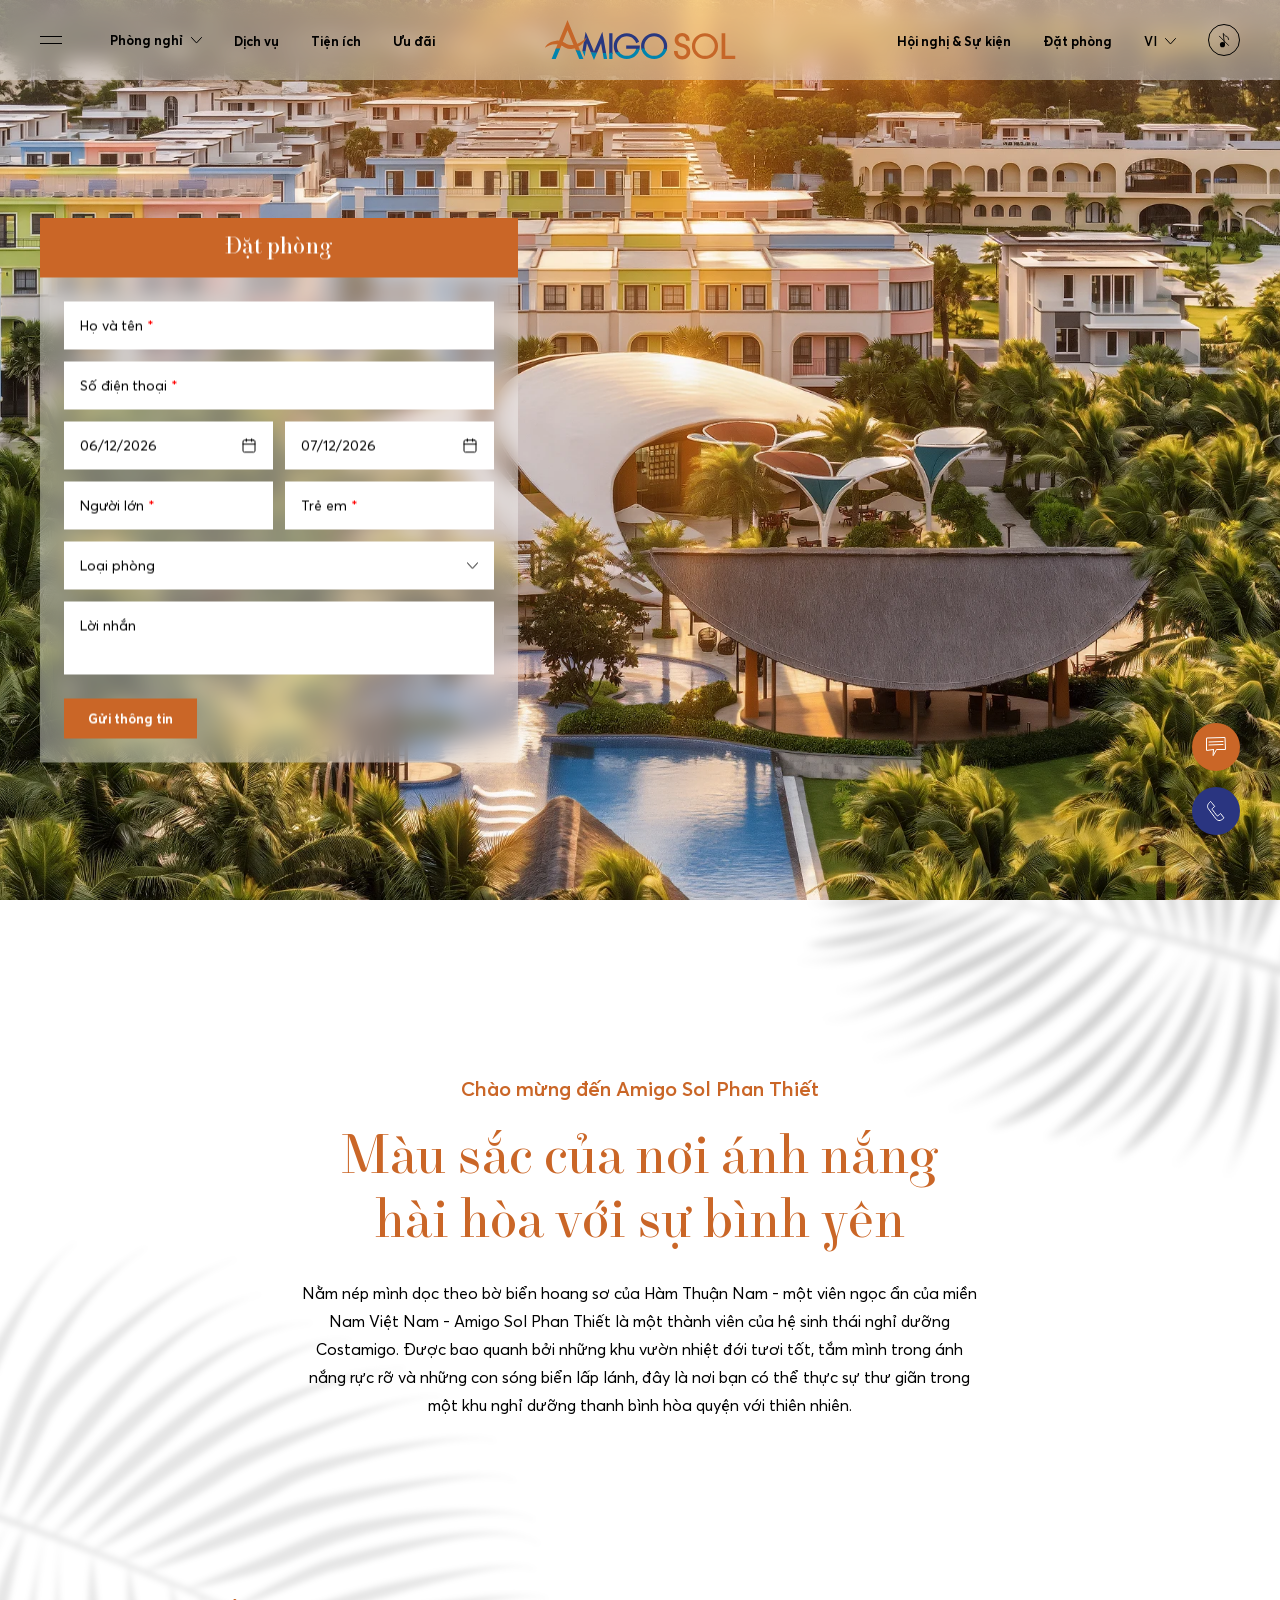
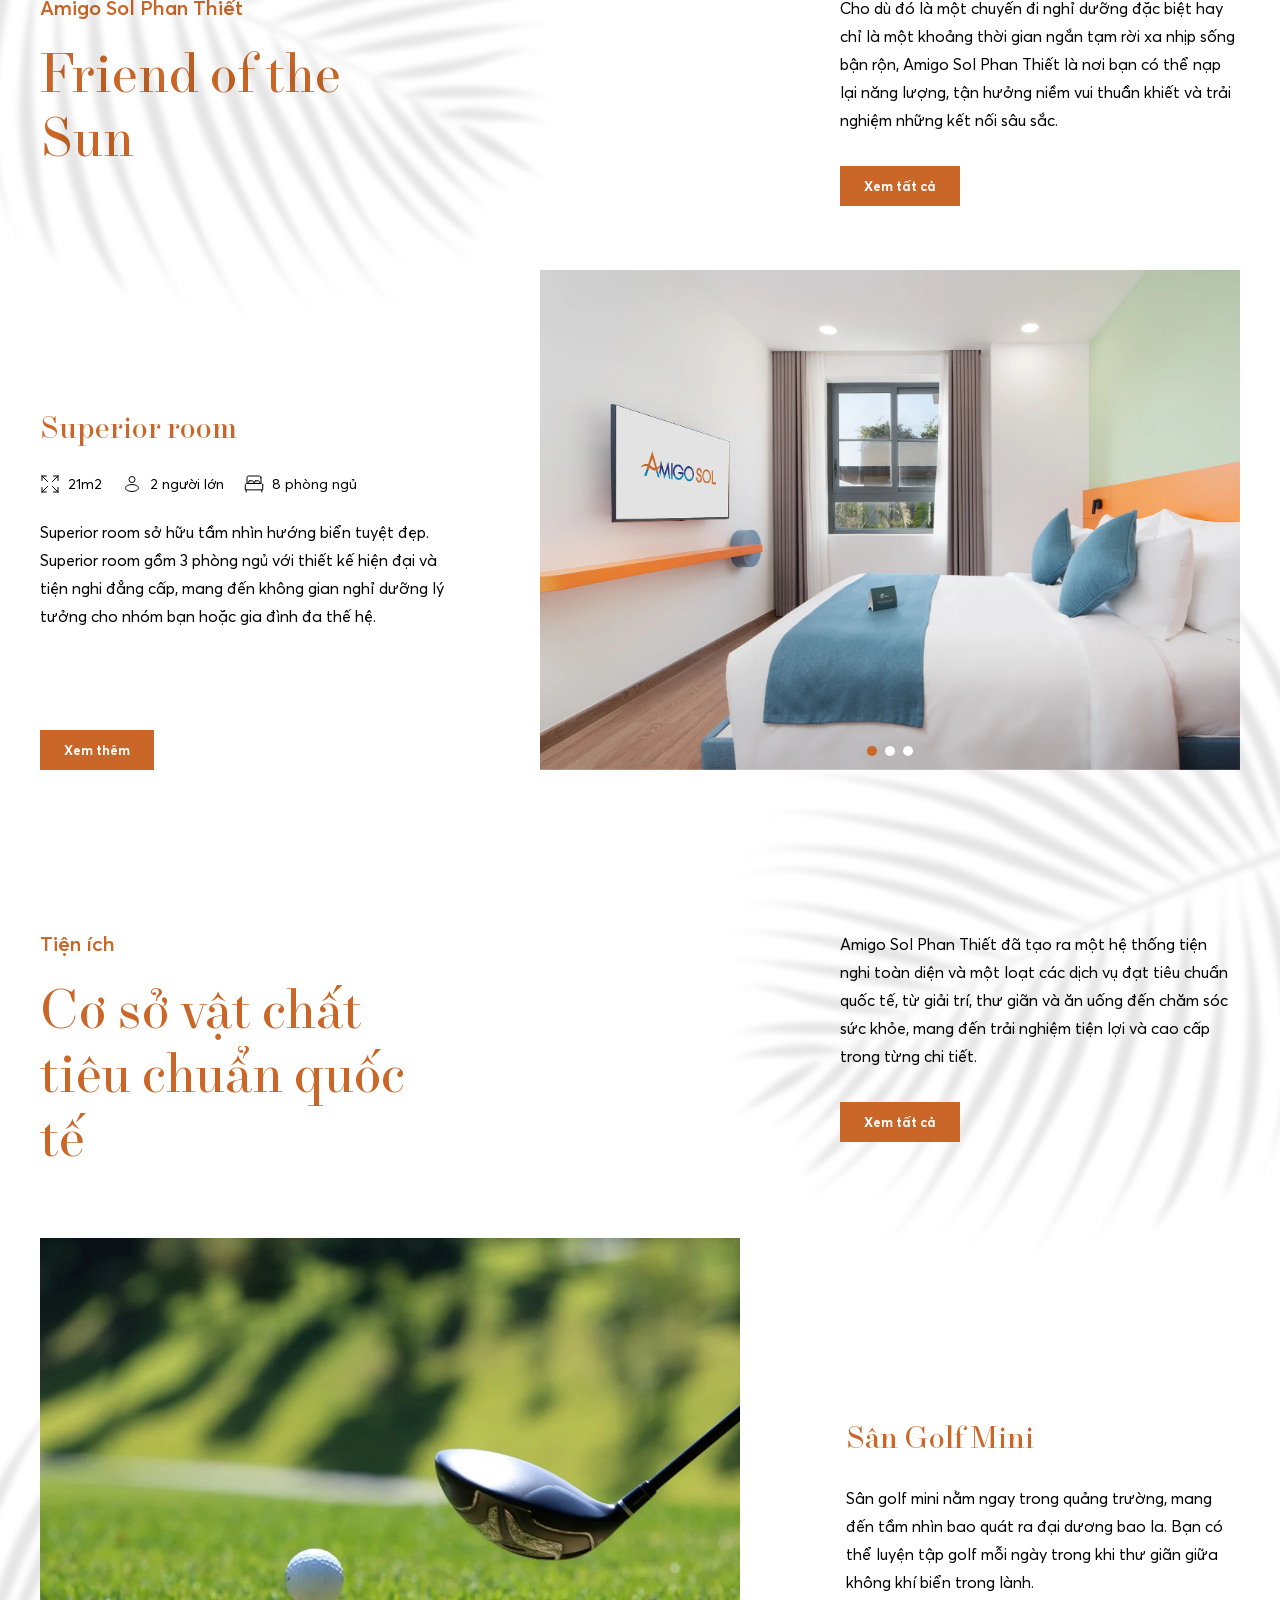
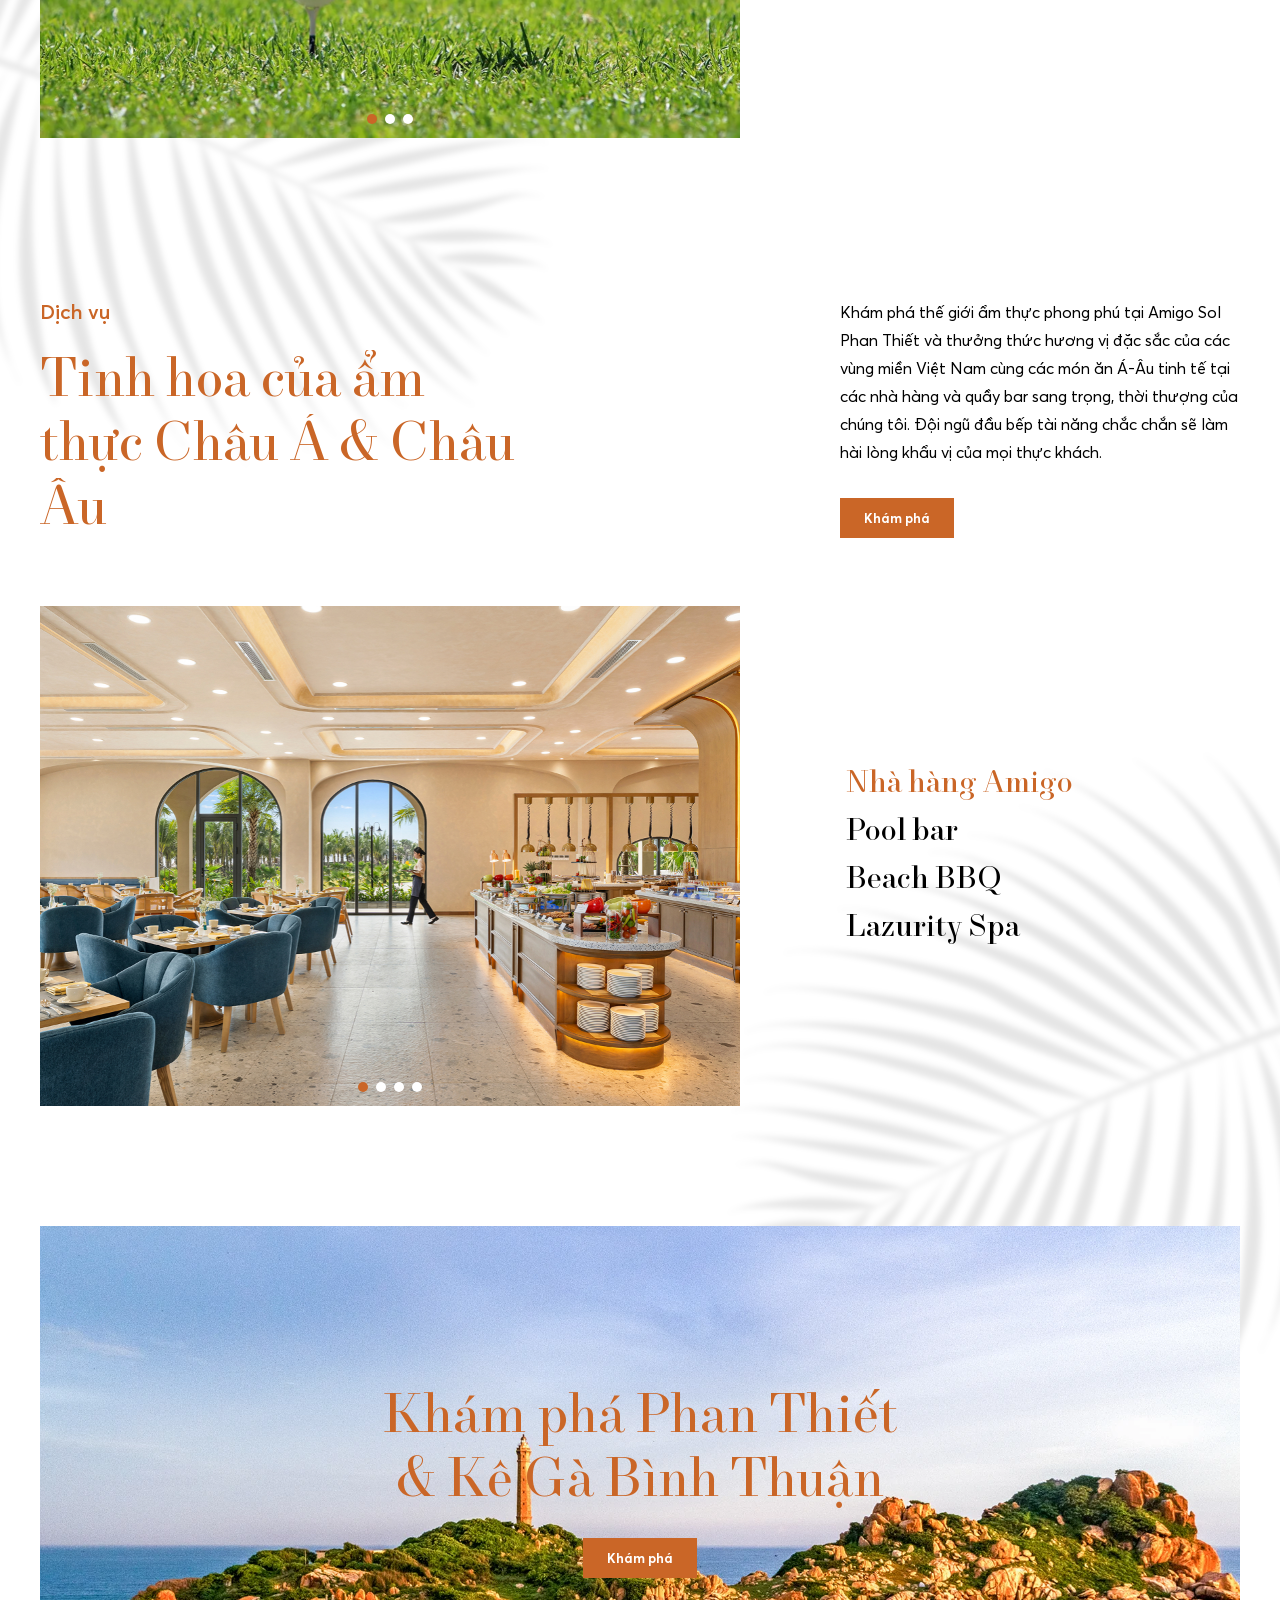
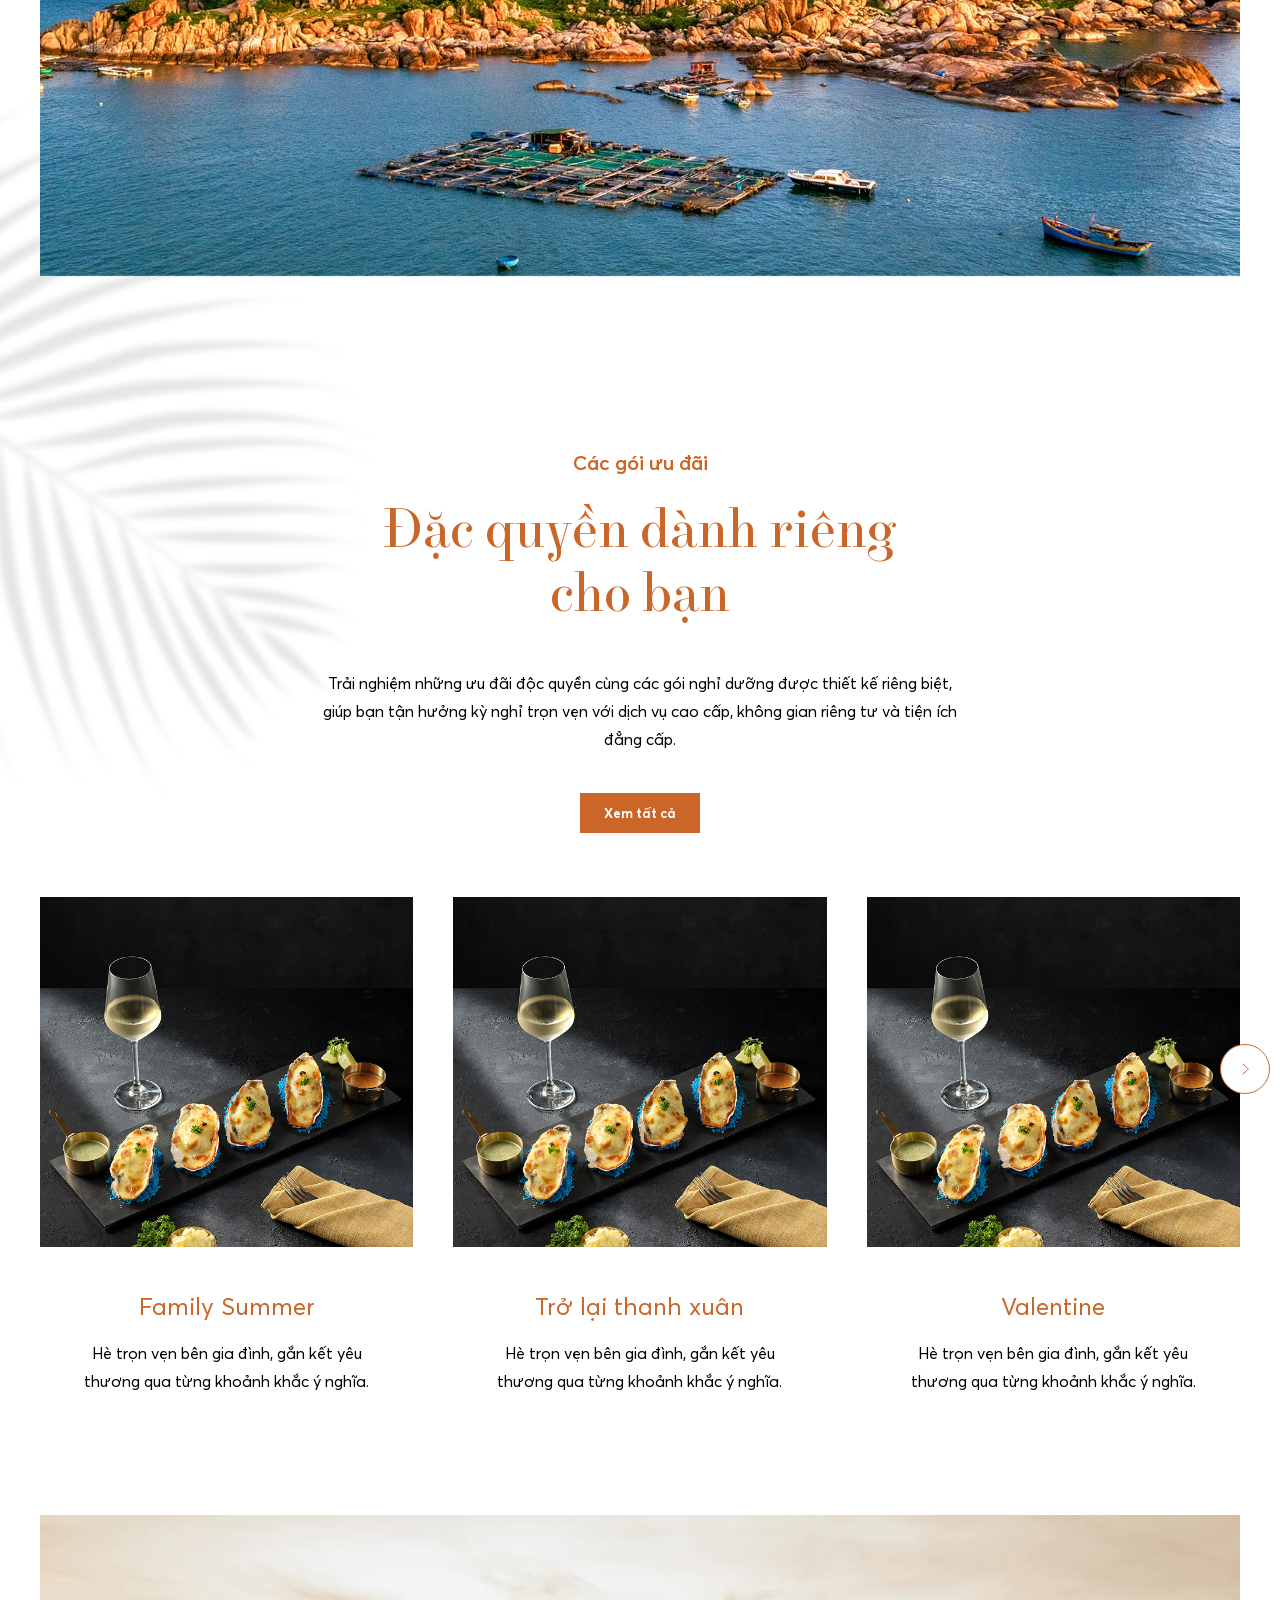
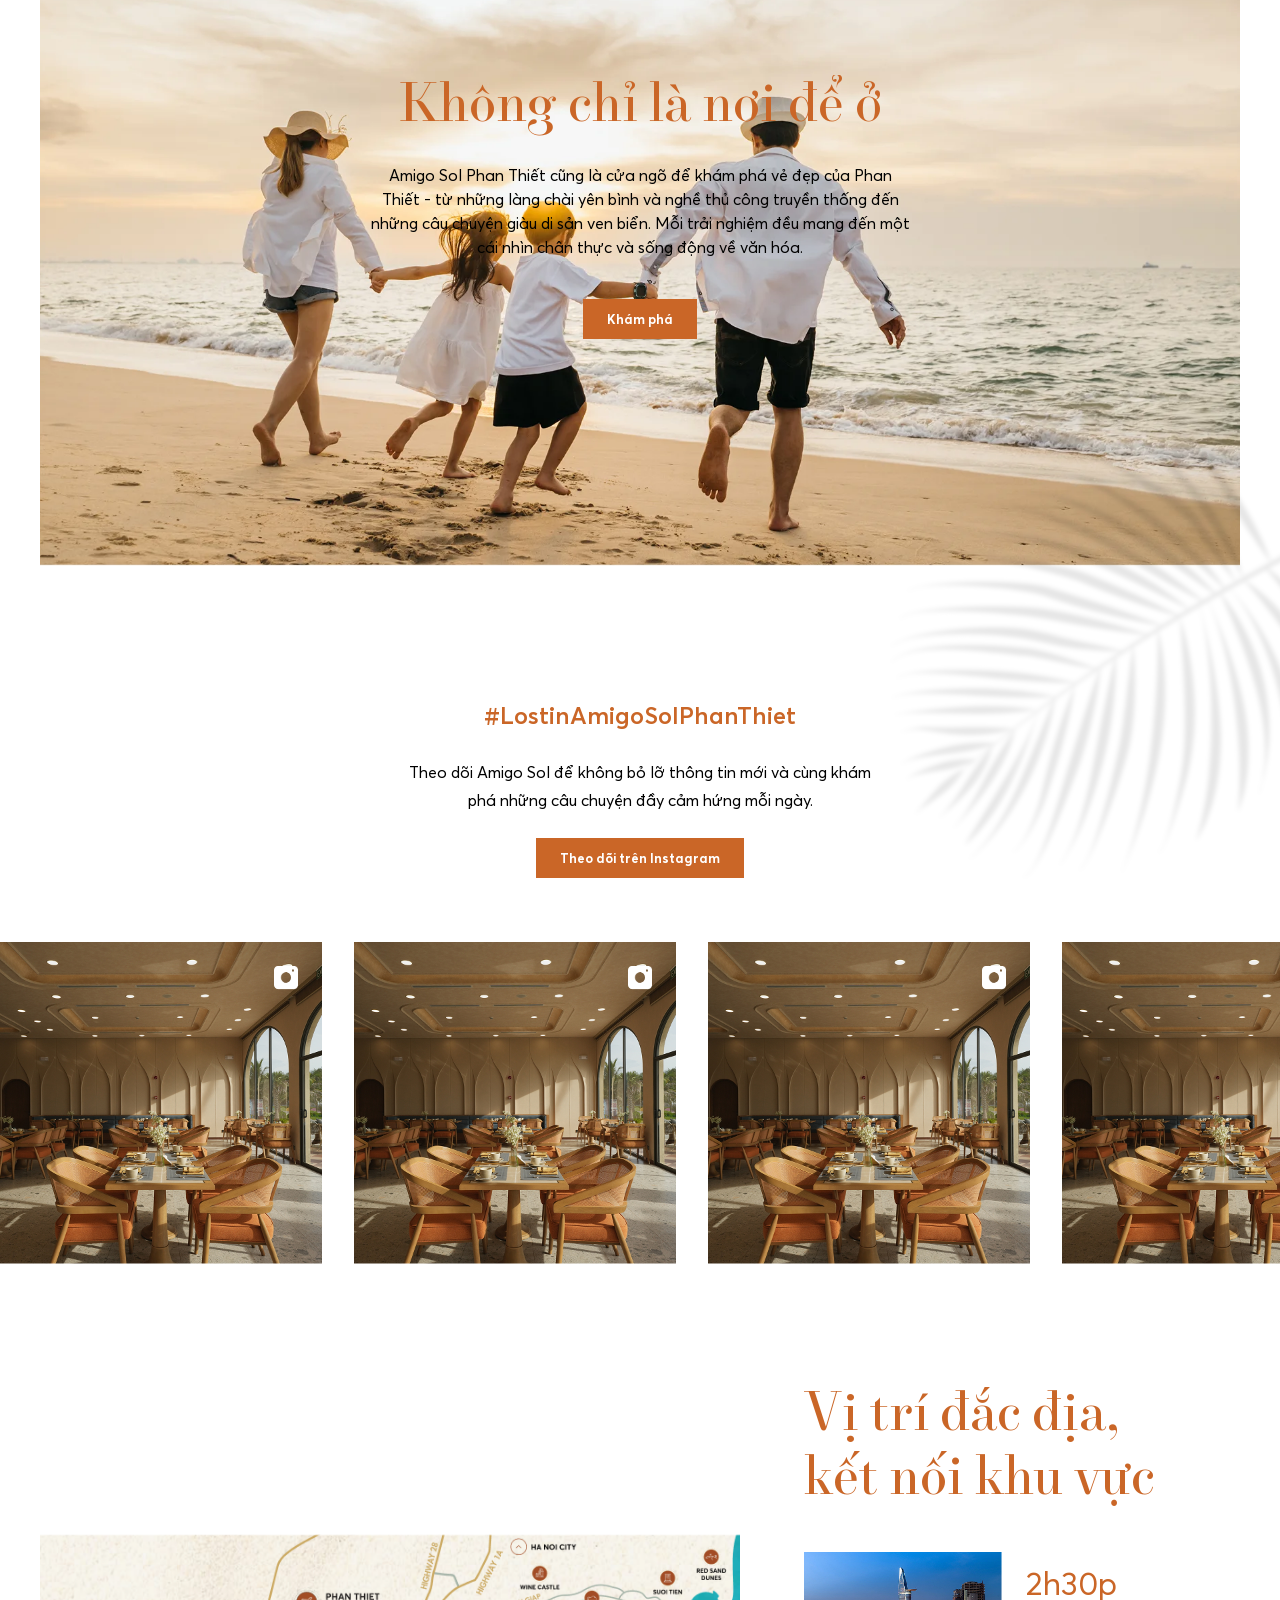
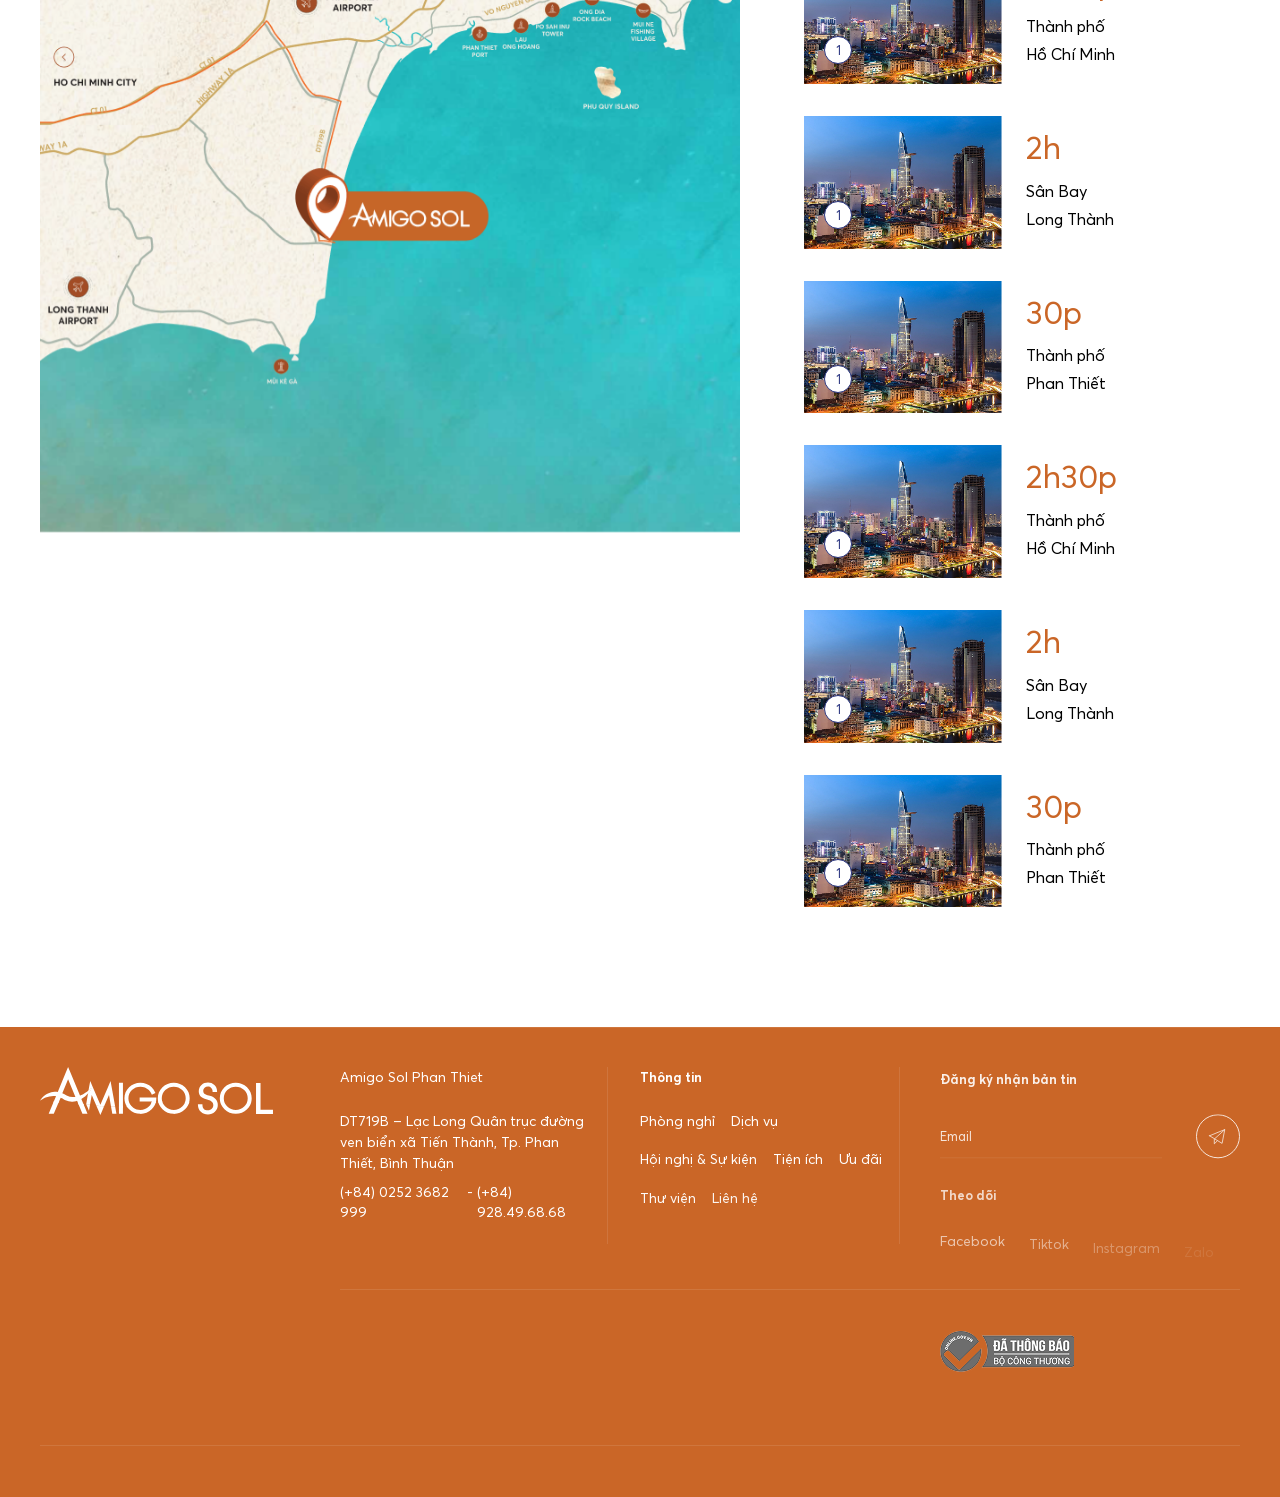
==== commit f34adde9: "add slider" ====
--- a/index.html
+++ b/index.html
@@ -185,7 +185,7 @@
                 </div>
               </div>
             </div>
-            <div class="form-row">
+            <div class="form-row d">
               <div class="input-item">
                 <textarea placeholder=" "></textarea>
                 <label for="">Lời nhắn</label>
--- a/assets/main/css/style.min.css
+++ b/assets/main/css/style.min.css
@@ -1 +1 @@
-:root{--font-heading:"VL NewParis Headline",sans-serif;--font-body:"Averta",sans-serif;--color-black:#000000;--color-white:#ffffff;--color-primary:#2a3580;--color-secondary:#ca6627;--color-third:#0084ae;--color-bg:#d9bb9b}.color-black{color:var(--color-black)}.color-white{color:var(--color-white)}.color-primary{color:var(--color-primary)}.color-secondary{color:var(--color-secondary)}.color-third{color:var(--color-third)}.limit-width{max-width:1440px;width:100%;margin:0 auto}.font-heading{font-family:var(--font-heading)}.font-body{font-family:var(--font-body)}.h0-font{font-size:56px;line-height:64px;font-weight:400}@media (max-width:991px){.h0-font{font-size:32px;line-height:40px}}.h1-font{font-size:40px;line-height:48px;font-weight:400}@media (max-width:991px){.h1-font{font-size:32px;line-height:40px}}.h1-mobile{font-size:32px;line-height:40px;font-weight:400}@media (max-width:991px){.h1-mobile{font-size:24px;line-height:32px}}.h2-font{font-size:24px;line-height:40px;font-weight:400}@media (max-width:991px){.h2-font{font-size:20px;line-height:32px}}.h2-mobile{font-size:20px;line-height:32px;font-weight:400}.b0-font{font-size:20px;line-height:28px;font-weight:600}.b1-font{font-size:16px;line-height:28px}.b2-font{font-size:13px;line-height:20px;font-weight:700;letter-spacing:3%}.b2-medium{font-size:14px;line-height:20px;font-weight:400}*,:after,:before{box-sizing:border-box}*{margin:0;padding:0;font:inherit}canvas,img,picture,svg,video{display:block;max-width:100%}input,select,textarea{background-color:transparent;outline:0}button{cursor:pointer;background-color:transparent;outline:0;border:0}[type=button],[type=reset],[type=submit],button{-webkit-appearance:button}[type=button]::-moz-focus-inner,[type=reset]::-moz-focus-inner,[type=submit]::-moz-focus-inner,button::-moz-focus-inner{border-style:none;padding:0}[type=button]:-moz-focusring,[type=reset]:-moz-focusring,[type=submit]:-moz-focusring,button:-moz-focusring{outline:1px solid #000}[type=checkbox],[type=radio]{box-sizing:border-box;padding:0}[type=search]::-webkit-search-decoration{-webkit-appearance:none}button:focus{outline:0}a,a:hover{text-decoration:none;cursor:pointer;outline:0;color:inherit}ol,ul{list-style:none;margin:0;padding:0}h1,h2,h3,h4,h5,h6,p{margin:0;padding:0;overflow-wrap:break-word}body{width:100%;min-height:100vh;text-rendering:optimizeLegibility!important;-webkit-font-smoothing:auto!important;-moz-osx-font-smoothing:grayscale!important;font-family:var(--font-body);overflow-x:hidden}.background-pattern{position:relative}.background-pattern::before{content:"";position:absolute;top:0;left:0;width:100%;height:100%;background-image:url(../../images/icons/bg.png);background-repeat:repeat-y;background-size:100% auto;z-index:-1}::selection{background-color:var(--color-secondary);color:var(--color-white)}.hover-underline-black,.hover-underline-white{position:relative}.hover-underline-black::before,.hover-underline-white::before{content:"";position:absolute;width:100%;height:1px;background-color:var(--color-black);bottom:-2px;left:0;transform:scaleX(0);transform-origin:bottom right;transition:transform .3s cubic-bezier(.4,0,.2,1)}.hover-underline-black:hover::before,.hover-underline-white:hover::before{transform:scaleX(1);transform-origin:bottom left}.hover-underline-black.active::before,.hover-underline-white.active::before{transform:scaleX(1);transform-origin:bottom left}.hover-underline-white::before{background-color:var(--color-white)}.btn-general,.global-button{display:block;height:40px;background-color:var(--color-secondary);width:max-content;padding:10px 24px;color:var(--color-white);transition:all .3s ease;font-size:13px;line-height:20px;font-weight:700}.btn-general:hover,.global-button:hover{background-color:var(--color-primary);color:var(--color-white)}.btn-general.secondary,.global-button.secondary{background-color:transparent;border:1px solid var(--color-secondary);color:var(--color-secondary)}.btn-general.secondary:hover,.global-button.secondary:hover{background-color:var(--color-secondary);color:var(--color-white)}.spacing-120{height:120px}@media (max-width:991px){.spacing-120{height:80px}}.spacing-16x{height:160px}@media (max-width:991px){.spacing-16x{height:80px}}.animation-image-clip{clip-path:inset(0);transition-duration:1s;transition-timing-function:cubic-bezier(.4,0,.2,1);transition-property:clip-path;transition-property:clip-path,-webkit-clip-path;overflow:hidden;will-change:clip-path}@media (min-width:992px){.animation-image-clip:hover{clip-path:inset(3%)}.animation-image-clip:hover img{transform:scale(1.05)}}.animation-image-clip img{transition-property:-webkit-transform;transition-property:transform;transition-property:transform,-webkit-transform;transition-timing-function:cubic-bezier(.4,0,.2,1);transition-duration:1s;transition-timing-function:cubic-bezier(.4,0,.2,1)}.dropdown-custom{position:relative}.dropdown-custom__item{color:var(--color-primary)!important;font-weight:600;cursor:pointer}.dropdown-custom__item:not(:first-child){margin-top:8px}.dropdown-custom__text{font-weight:600}.dropdown-custom-btn{display:flex;align-items:center;gap:8px}.dropdown-custom-menu{position:absolute;background-color:var(--color-white);padding:6px 0;bottom:0;left:0;transform:translateY(100%);transition:all .3s ease;clip-path:polygon(0 0,100% 0,100% 0,0 0);will-change:clip-path}.dropdown-custom-menu.dropdown--active{clip-path:polygon(0 0,100% 0,100% 100%,0 100%)}.e-card-list{margin-bottom:120px}.e-card-list.list-even{margin-bottom:200px}.hover-scale{overflow:hidden}.hover-scale img{transition:transform .3s ease}.hover-scale:hover img{transform:scale(1.03)}.modal-booking .booking-form{position:unset;transform:none}.modal-booking .modal-content{border:none;border-radius:unset;background-color:transparent}.modal-booking .modal-dialog{max-width:440px;gap:24px;pointer-events:auto}@media (max-width:991px){.modal-booking .modal-dialog{margin:auto}}.modal-booking .modal-close{cursor:pointer}.modal-booking .modal-close .btn-close:focus{box-shadow:none}.modal-booking .modal-close button{width:24px;height:24px;background:0 0;color:transparent;opacity:1}.modal-booking .modal-body{padding:0}.modal-booking-success .modal-body{padding:64px 48px 140px;position:relative}.modal-booking-success .modal-body::after{content:"";position:absolute;right:0;bottom:0;width:210px;height:210px;background-image:url(../../images/artwork/so.svg);opacity:.3}.modal-booking-success .modal-dialog{gap:24px}.modal-booking-success .modal-close{cursor:pointer}.modal-booking-success .modal-close button{width:24px;height:24px;background:0 0}.modal-booking-success .modal-content{border:none;border-radius:unset;position:relative;background-image:url(../../images/culinary-detail/bg-modal.png);background-repeat:no-repeat;background-size:cover}.modal-booking-success .modal-content .content-logo{width:65px;height:66px;margin:0 auto}.modal-booking-success .modal-content .content-logo img{width:100%;height:100%;object-fit:cover}.modal-booking-success .modal-content .content-box{margin-top:40px}.modal-booking-success .modal-content .content-box .title{margin-bottom:24px}#header{position:fixed;top:0;left:0;right:0;width:100%;z-index:99;transition:transform .4s ease}#header.scrolled{transform:translateY(-100%)}.header-wrapper{display:flex;align-items:center;justify-content:space-between;padding:24px 40px;position:relative;z-index:99;background-color:rgba(255,255,255,.4);backdrop-filter:blur(10px)}@media (max-width:991px){.header-wrapper{padding:16px 24px}}.header-logo{position:absolute;top:50%;left:50%;transform:translate(-50%,-50%)}.header-logo img{width:auto;height:40px}@media (max-width:991px){.header-logo img{height:48px;width:auto}}.header-menu{display:flex;align-items:center}.header-menu .btn-hamburger{display:flex;align-items:center;gap:5px;color:var(--color-white);margin-right:48px;position:relative}.header-menu .btn-hamburger::after{content:"";position:absolute;width:40px;height:40px;top:50%;left:50%;transform:translate(-50%,-50%);z-index:2}.header-menu .btn-hamburger.change .group-ic .ic span{background-color:var(--color-white)}.header-menu .btn-hamburger.change .group-ic .ic span:first-child{transform:rotate(45deg);top:4px!important}.header-menu .btn-hamburger.change .group-ic .ic span:last-child{transform:rotate(-45deg);bottom:3px!important}.header-menu .btn-hamburger .group-ic{width:22px;height:8px}.header-menu .btn-hamburger .group-ic .ic{width:100%;height:100%;display:flex;flex-direction:column;justify-content:space-between;position:relative}.header-menu .btn-hamburger .group-ic .ic span{display:block;width:100%;height:1px;background-color:var(--color-black);transition:all .2s ease;position:absolute;transform:rotate(0)}.header-menu .btn-hamburger .group-ic .ic span:first-child{top:0}.header-menu .btn-hamburger .group-ic .ic span:last-child{bottom:0}.header-menu .btn-music{margin-left:32px;height:32px;width:32px;position:relative;border:1px solid var(--color-black);border-radius:50%;background-size:100% 100%}.header-menu .btn-music .line-muted{opacity:0;visibility:hidden;transition:all .2s ease}.header-menu .btn-music.pause .line-muted{opacity:1;visibility:visible}.header-menu .btn-music svg{width:11px;height:16px;position:absolute;top:50%;left:50%;transform:translate(-50%,-50%)}.header-menu .btn-music .icon-pause{opacity:0;visibility:hidden}.header .menu{display:flex;align-items:center;gap:32px}.header .menu .menu-item-has-children{gap:8px;position:relative}.header .menu .menu-item-has-children:hover::after{opacity:1;visibility:visible}.header .menu .menu-item-has-children::after{content:"";width:100%;height:30px;background-color:transparent;position:absolute;top:100%;left:0;opacity:0;visibility:hidden}.header .menu .menu-item-has-children:hover .sub-menu{clip-path:polygon(0 0,100% 0,100% 100%,0 100%)}.header .menu .menu-item-has-children .sub-menu{transition:all .4s ease;background-color:var(--color-bg);padding:24px;position:absolute;left:-24px;top:calc(100% + 30px);width:max-content;max-width:276px;clip-path:polygon(0 0,100% 0,100% 0,0 0);will-change:clip-path}.header .menu .menu-item-has-children .sub-menu li:not(:last-child){margin-bottom:8px}.header .menu .menu-item-has-children .sub-menu a{color:var(--color-black);font-size:13px;line-height:20px;font-weight:600}.header .menu .menu-item-has-children .sub-menu a::before{background-color:var(--color-primary)}.header-sub-menu{position:fixed;left:0;top:0;bottom:0;width:100%;min-height:calc(100svh - 80px);will-change:transform;transition:all .5s ease;background-color:#282828;opacity:0;visibility:hidden;z-index:94}@media (max-width:991px){.header-sub-menu{top:55px}}.header-sub-menu.show{opacity:1;visibility:visible}.header-sub-menu__container{display:grid;grid-template-columns:4fr 8fr;height:100%}@media (max-width:991px){.header-sub-menu__container{grid-template-columns:1fr;position:relative}}.header-sub-menu__container .sub-menu{display:flex;justify-content:center;align-items:center;height:100%}@media (max-width:991px){.header-sub-menu__container .sub-menu{overflow-y:scroll;height:calc(100vh - 100px);padding-bottom:100px;padding-top:100px}.header-sub-menu__container .sub-menu::-webkit-scrollbar{display:none}}.header-sub-menu__container .sub-menu ul{display:flex;align-items:center;flex-direction:column;gap:24px}@media (max-width:991px){.header-sub-menu__container .sub-menu ul{gap:18px}}@media (max-width:480px){.header-sub-menu__container .sub-menu ul li a{white-space:nowrap;font-size:20px;line-height:30px}}.header-sub-menu__container .sub-menu ul li a:hover{color:var(--color-white)}.header-sub-menu__container .sub-menu ul li a::before{background-color:var(--color-white);height:1px;bottom:-4px;mask-size:100% auto}@media (max-width:480px){.header-sub-menu__container .sub-menu ul li a::before{bottom:-2px}}.header-sub-menu .sub-menu-container{background-color:var(--color-secondary);position:relative;padding-top:80px}.header-sub-menu .sub-menu-container::before{content:"";position:absolute;top:0;left:0;width:100%;height:80px;background-color:#282828}@media (max-width:991px){.header-sub-menu .sub-menu-container{position:relative}}.header-sub-menu .sub-menu-container .menu-has-children .sub-menu{opacity:0;visibility:hidden;position:absolute;top:64px;left:0}.header-sub-menu .sub-menu-overlay{background-color:#282828}.header .lang{margin-left:32px;transform:translateY(1px);cursor:pointer}.header .lang .dropdown-custom{position:relative}.header .lang .dropdown-custom-item{color:var(--color-primary)!important;font-weight:600}.header .lang .dropdown-custom-item:not(:first-child){margin-top:8px}.header .lang .dropdown-custom-item span{color:var(--color-black)}.header .lang .dropdown-custom-text{font-weight:600}.header .lang .dropdown-custom-text span{color:var(--color-black)}.header .lang .dropdown-custom-btn{display:flex;align-items:center;gap:8px}.header .lang .dropdown-custom-menu{position:absolute;background-color:var(--color-bg);padding:12px 24px;bottom:-29px;left:-24px;transform:translateY(100%);transition:all .3s ease;clip-path:polygon(0 0,100% 0,100% 0,0 0);will-change:clip-path}.header .lang .dropdown-custom-menu.dropdown--active{clip-path:polygon(0 0,100% 0,100% 100%,0 100%)}.header-sub-menu-bottom{background-color:var(--color-secondary);display:flex;justify-content:center;align-items:center;position:absolute;z-index:10;bottom:0;left:0;right:0;height:50px}.header-sub-menu-bottom .bottom-wrapper{display:grid;grid-template-columns:1fr 1fr;height:100%;border-top:1px solid rgba(255,255,255,.1);width:calc(100% - 48px)}.header-sub-menu-bottom .lang{margin-left:0;display:flex;justify-content:center;align-items:center}.header-sub-menu-bottom .lang .dropdown-custom-menu{top:-16px;bottom:unset;transform:translateY(-100%);clip-path:polygon(0 100%,100% 100%,100% 100%,0 100%)}.header-sub-menu-bottom .lang .dropdown-custom-btn img{transform:rotate(180deg)}.header-sub-menu-bottom .virtual-link{display:flex;justify-content:center;align-items:center;border-left:1px solid rgba(255,255,255,.1)}.section-banner{position:relative;height:100vh}@media (max-width:991px){.section-banner{max-height:640px}}.section-banner__container{width:100%;height:100vh}@media (max-width:991px){.section-banner__container{max-height:640px}}.section-banner__wrapper{width:100%;height:100%}@media (min-width:991px){.section-banner__wrapper{height:100vh;overflow:hidden}}.section-banner__wrapper .video{width:100%;position:relative;overflow:hidden;padding-bottom:56.25%;height:0;max-width:100%}@media (max-width:991px){.section-banner__wrapper .video{height:100%}}.section-banner__wrapper .video iframe{position:absolute;top:0;left:0;width:100%;height:100%}@media (max-width:1400px){.section-banner__wrapper .video iframe{height:100vh;width:177.78vh;top:50%;left:50%;-webkit-transform:translate(-50%,-50%);-ms-transform:translate(-50%,-50%);transform:translate(-50%,-50%);padding-bottom:0}}.section-banner__wrapper video{object-fit:cover}.section-banner__wrapper picture{width:100%;height:100%;overflow:hidden}.section-banner__wrapper img{width:100%;height:100%;object-fit:cover}.section-banner .banner-slider{width:100%;height:100%}.section-banner .banner-slider-img{width:100%;height:100%}.section-banner .banner-slider-img img{width:100%;height:100%;object-fit:cover}.section-banner .banner-slider .swiper-btn-custom{margin:0;width:80px;height:80px;background-color:var(--color-pattern);border:1px solid var(--color-primary);border-radius:50%;display:flex;justify-content:center;align-items:center;top:0;left:0;opacity:0;transition:opacity .3s cubic-bezier(.4,0,.2,1),transform .3s cubic-bezier(.4,0,.2,1);transform-origin:center;z-index:999;cursor:none}.section-banner .banner-slider .swiper-btn-custom::after{content:unset;font-size:0}.section-banner .banner-slider .swiper-btn-custom svg{width:auto;height:auto}.section-banner .swiper-pagination-bullet{width:10px;height:10px;background-color:var(--color-white);opacity:1}.section-banner .swiper-pagination-bullet-active{background-color:var(--color-secondary)}.booking-form{position:absolute;left:40px;z-index:5;top:50%;transform:translateY(calc(-50% + 40px));width:440px;height:auto;background-color:rgba(255,255,255,.4);backdrop-filter:blur(10px)}.booking-form-head{display:flex;justify-content:center;align-items:center;padding:16px;background-color:var(--color-secondary)}.booking-form-head h3{font-size:24px;line-height:28px}.booking-form-main{display:flex;flex-direction:column;gap:12px;padding:24px}.booking-form-main>*{font-size:14px;line-height:20px}.booking-form-main .input-item{position:relative;background-color:var(--color-white);padding:14px 16px}.booking-form-main .input-item input,.booking-form-main .input-item textarea{width:100%;border:none;outline:0}.booking-form-main .input-item input:focus+label,.booking-form-main .input-item input:not(:placeholder-shown)+label,.booking-form-main .input-item textarea:focus+label,.booking-form-main .input-item textarea:not(:placeholder-shown)+label{opacity:0;pointer-events:none}.booking-form-main .input-item input::placeholder,.booking-form-main .input-item textarea::placeholder{color:var(--color-black)}.booking-form-main .input-item textarea{resize:none}.booking-form-main .input-item label{position:absolute;left:16px;pointer-events:none;transition:all .3s ease;color:var(--color-black)}.booking-form-main .input-item label span{color:red}.booking-form-main .input-item .icon{width:16px;height:16px;position:absolute;top:50%;right:16px;transform:translateY(-50%);pointer-events:none}.booking-form-main .form-row.two-col{display:grid;grid-template-columns:1fr 1fr;gap:12px}.booking-form-main .form-bottom{margin-top:12px}.booking-form-main .form-bottom a{transition:all .4s ease}.booking-form-main .form-bottom a:hover{color:var(--color-secondary)}.booking-form-main .dropdown-custom{z-index:2;background-color:var(--color-white)}.booking-form-main .dropdown-custom-btn{height:48px;padding:0 16px;width:100%;justify-content:space-between}.booking-form-main .dropdown-custom-item{padding:6px 16px;cursor:pointer}.booking-form-main .dropdown-custom-menu{width:100%}.booking-form-main .dropdown-custom .value-select,.booking-form-main .dropdown-custom-item{font-size:14px;line-height:20px}footer{padding:0 40px;position:relative;overflow:hidden;z-index:2;background-color:var(--color-secondary)}footer .animation-text-v3:hover{color:var(--color-white)!important}footer .animation-text-v3::before{background-color:var(--color-white)}@media (max-width:991px){footer{padding:0 24px}}footer .footer__bg{position:absolute;bottom:-50px;left:-80px;transform:rotate(27deg)}@media (max-width:991px){footer .footer__bg{bottom:unset;right:-160px;left:unset;top:0;transform:rotate(0) scaleX(-1)}}footer .footer-top{padding-top:40px;padding-bottom:40px;position:relative}@media (max-width:991px){footer .footer-top{padding-top:48px}}footer .footer-top::after{content:"";background-color:rgba(255,255,255,.1);position:absolute;top:0;left:0;width:100%;height:1px}footer .footer-top .title{margin-bottom:24px}footer .footer-alpha,footer .footer-copyright{display:flex;align-items:center}footer .footer-logo{width:233px;height:auto;display:flex;flex-direction:column;gap:40px 0}@media (max-width:991px){footer .footer-logo{width:200px;margin-bottom:48px}}footer .footer-logo img{width:100%;height:100%;object-fit:cover}@media (max-width:991px){footer .footer-contact{padding-top:24px}}footer .footer-contact form{display:flex;align-items:center;gap:34px;transform:translateY(-15px)}footer .footer-contact form .field{width:100%;position:relative}footer .footer-contact form .field::after{content:"";background-color:rgba(255,255,255,.1);position:absolute;bottom:0;left:0;width:100%;height:1px}footer .footer-contact form input{width:100%;border:0;height:44px;font-size:13px;line-height:20px;font-weight:500;color:var(--color-white)}footer .footer-contact form input::placeholder{font-size:13px;line-height:20px;font-weight:500;color:var(--color-white)}footer .footer-contact form button{width:44px;height:44px;min-width:44px;border-radius:50%;border:1px solid var(--color-white);transition:all .3s ease;position:relative}footer .footer-contact form button svg{width:44px;height:44px;position:absolute;top:50%;left:50%;transform:translate(-50%,-50%)}footer .footer-contact form button circle,footer .footer-contact form button path{transition:all .4s ease}footer .footer-contact form button:hover{background-color:var(--color-white)}footer .footer-contact form button:hover path{stroke:var(--color-primary)}footer .footer-contact form button:hover circle{fill:var(--color-white)}footer .footer-contact form button:hover .icon{fill:#232c6a}footer .footer-contact .social{margin-top:25px}footer .footer-contact .social ul{gap:24px}footer .footer-contact .social ul li{display:flex}footer .footer-contact .social ul li a:hover{color:var(--color-white)}footer .footer-menu{margin-right:40px;padding-right:12px;position:relative}@media (max-width:991px){footer .footer-menu{margin-right:0;padding:24px 0}}footer .footer-menu .menu{display:flex;flex-wrap:wrap;gap:18px 16px}@media (max-width:991px){footer .footer-menu .menu{display:grid;grid-template-columns:1fr 1fr;gap:16px 40px}}footer .footer-menu::after{content:"";background-color:rgba(255,255,255,.1);position:absolute;top:0;right:0;width:1px;height:100%}@media (max-width:991px){footer .footer-menu::after{width:100%;height:1px;top:unset;bottom:0}}footer .footer-menu ul li{display:flex}footer .footer-menu ul li a{font-size:14px;line-height:20px;font-weight:500;color:var(--color-white)}footer .footer-main{display:grid;grid-template-columns:repeat(3,1fr);margin-bottom:45px}@media (max-width:991px){footer .footer-main{grid-template-columns:1fr;margin-bottom:24px}}footer .footer-location{margin-right:32px;padding-right:18px;position:relative}@media (max-width:991px){footer .footer-location{margin-right:0;padding-bottom:24px}}footer .footer-location::after{content:"";background-color:rgba(255,255,255,.1);position:absolute;top:0;right:0;width:1px;height:100%}@media (max-width:991px){footer .footer-location::after{bottom:0;top:unset;right:unset;width:100%;height:1px;left:0}}footer .footer-location p{margin-bottom:8px}footer .footer-location>*{font-size:14px;left:20px;font-weight:400}footer .footer-location a:hover{color:var(--color-white)}footer .footer-headquarter{display:grid;grid-template-columns:66.6666666667% 33.3333333333%;padding:36px 0 0;position:relative}@media (max-width:991px){footer .footer-headquarter{grid-template-columns:1fr;padding:24px 0 16px;gap:24px}}footer .footer-headquarter::after{content:"";background-color:rgba(255,255,255,.1);position:absolute;top:0;left:0;width:100%;height:1px}footer .footer-headquarter .logo-bct{width:134px;height:auto;filter:grayscale(100%)}footer .footer-headquarter .info{max-width:78%}@media (max-width:991px){footer .footer-headquarter .info{max-width:100%}}footer .footer-bottom{display:grid;grid-template-columns:25% 50% 25%;padding:16px 0;position:relative}@media (max-width:991px){footer .footer-bottom{grid-template-columns:1fr;gap:24px;padding:24px 0 68px}}footer .footer-bottom::after{content:"";background-color:rgba(255,255,255,.1);position:absolute;top:0;left:0;width:100%;height:1px}footer .footer-bottom .menu{display:flex;align-items:center;gap:32px}@media (max-width:991px){footer .footer-bottom .menu{flex-wrap:wrap;gap:16px 24px}}footer .footer-bottom .menu li{display:flex}footer .footer-bottom .menu a{font-size:13px;line-height:20px;font-weight:500;color:var(--color-white)}footer .footer-alpha a:hover{color:var(--color-white)}.intro{position:relative;width:100%;padding:175px 0}.intro.not-home{padding:120px 0}.intro-wrapper{display:flex;justify-content:center}.intro-box{width:53%;text-align:center;display:flex;flex-direction:column;gap:24px}@media (max-width:991px){.intro-box{width:100%;padding:0 24px}}.intro-artwork{position:absolute;pointer-events:none;z-index:1}.intro-artwork.top-right{top:0;right:0;transform:translateY(-50%)}.intro-artwork.left-bottom{bottom:0;left:0;transform:translateY(50%)}.intro-detail-page{padding:200px 40px 0;position:relative}.intro-detail-page .intro-page-wrap{text-align:center;margin-bottom:120px}.intro-detail-page .intro-page-wrap.contact-content ul{width:70%;margin:0 auto;display:flex;flex-direction:column;gap:12px}.intro-detail-page .intro-page-wrap h3{margin-bottom:24px}.intro-detail-page .top-right{top:40%}.amigo-content{padding:0 40px;position:relative}.amigo-content.content-chef{padding-left:calc(8.3333333333% + 40px)}.amigo-content.content-chef .amigo-artwork.left-bottom{top:-120%;bottom:auto}.amigo-content.content-chef .amigo-artwork.top-right{display:none}@media (max-width:991px){.amigo-content{padding:0 24px}}.amigo-content .other-room-title{margin-bottom:72px}.amigo-content.service-section .amigo-content-top .content-left{width:40%}@media (max-width:991px){.amigo-content.service-section .amigo-content-top .content-left{width:100%}}.amigo-content.service-section .amigo-service-titles{display:flex;flex-direction:column;gap:8px;padding-left:calc(8.3333333333% + 64px)}.amigo-content.service-section .amigo-service-titles .item-title{transition:color .3s ease-in-out}.amigo-content.service-section .amigo-service-titles .item-title.active{color:var(--color-secondary)}.amigo-content.service-section .amigo-artwork.bottom-right{bottom:0;right:0;transform:scaleX(-1) translateY(50%)}.amigo-content-top{display:flex;align-items:flex-start;justify-content:space-between;margin-bottom:64px}@media (max-width:991px){.amigo-content-top{flex-direction:column;gap:48px}}.amigo-content-top .content-left,.amigo-content-top .content-right{width:33.3333333333%}@media (max-width:991px){.amigo-content-top .content-left,.amigo-content-top .content-right{width:100%}}.amigo-content-top .content-left .tag{margin-bottom:24px}.amigo-content-top .content-right .description{margin-bottom:32px}.amigo-content .swiper-pagination-bullet{width:10px;height:10px;background-color:var(--color-white);opacity:1}.amigo-content .swiper-pagination-bullet-active{background-color:var(--color-secondary)}.amigo-content .slider-amigo-image.chef-sec{width:75%;aspect-ratio:1}.amigo-content .slider-amigo-image{height:500px}@media (max-width:991px){.amigo-content .slider-amigo-image{height:350px}}@media (max-width:767px){.amigo-content .slider-amigo-image{height:200px}}.amigo-content .slider-amigo-image .swiper-slide{width:100%;height:100%}.amigo-content .slider-amigo-image .swiper-slide .amigo-image{width:100%;height:100%}.amigo-content .slider-amigo-image .swiper-slide .amigo-image img{width:100%;height:100%;object-fit:cover}.amigo-content .slider-amigo-content-import{padding-right:calc(8.3333333333% + 40px);padding-top:40px}@media (max-width:991px){.amigo-content .slider-amigo-content-import{padding-right:0}}.amigo-content .slider-amigo-content-import .current-sub{margin-bottom:24px}.amigo-content .slider-amigo-content-import .current-button{margin-top:100px}@media (max-width:991px){.amigo-content .slider-amigo-content-import .current-button{margin-top:40px;display:flex;justify-content:center}}@media (max-width:991px){.amigo-content .slider-amigo-content-import .current-description{text-align:center;display:-webkit-box;-webkit-line-clamp:4;-webkit-box-orient:vertical;overflow:hidden;text-overflow:ellipsis;word-break:break-word}}.amigo-content .slider-amigo-content-import .current-name{margin-bottom:24px}@media (max-width:991px){.amigo-content .slider-amigo-content-import .current-name{display:flex;justify-content:center}.amigo-content .slider-amigo-content-import .current-name>*{display:flex;justify-content:center}}@media (max-width:991px){.amigo-content .slider-amigo-wrapper{flex-direction:column-reverse!important}}.amigo-content .slider-amigo-wrapper.flex-row-reverse .slider-amigo-content-import{padding-right:0;padding-left:calc(8.3333333333% + 64px)}@media (max-width:991px){.amigo-content .slider-amigo-wrapper.flex-row-reverse .slider-amigo-content-import{padding-left:0}}.amigo-content .amigo-usb{display:flex;align-items:center;gap:20px;flex-wrap:wrap;margin-bottom:24px}@media (max-width:991px){.amigo-content .amigo-usb{justify-content:center}}.amigo-content .amigo-usb-item{display:flex;align-items:center;gap:8px}.amigo-content .amigo-usb-item .usb-name{font-size:14px;line-height:20px;font-weight:400;color:var(--color-black)}.amigo-content .amigo-artwork{position:absolute;z-index:-1;pointer-events:none}.amigo-content .amigo-artwork.top-right{top:0;right:0;transform:scaleX(-1) translateY(-50%)}.amigo-content .amigo-artwork.left-bottom{left:0;bottom:0;transform:translateY(50%)}.amigo-content .swiper-serivce{height:500px}.amigo-content .swiper-serivce .service-image{width:100%;height:100%}.amigo-content .swiper-serivce .service-image img{width:100%;height:100%;object-fit:cover}.section-map{padding:0 40px;background-repeat:repeat-y;background-size:contain;background-attachment:fixed}.section-map__img{position:relative}.section-map__img .map-link{position:absolute;bottom:30px;right:30px}.section-map__img .map-link path{transition:all .4s ease}.section-map__img .map-link:hover path{fill:var(--color-primary)}@media (max-width:991px){.section-map{padding:0}}.section-map .col-lg-7{height:max-content;position:sticky;top:0;display:flex;align-items:center;justify-content:center;min-height:100vh}@media (max-width:991px){.section-map .col-lg-7{position:static;height:auto;min-height:auto}}.section-map__map{width:100%;aspect-ratio:782/667}.section-map__map img{width:100%;height:100%;object-fit:cover}.section-map__content{padding-left:64px;padding-right:40px}@media (max-width:991px){.section-map__content{padding:0;margin-top:32px}}.section-map__content--item{display:grid;grid-template-columns:1fr 1fr;position:relative}@media (max-width:991px){.section-map__content--item{width:100%}}.section-map__content--title{margin-bottom:40px}@media (max-width:991px){.section-map__content--title{padding:0 24px;margin-bottom:32px}}.section-map__content--list{display:flex;flex-direction:column;gap:32px}@media (max-width:991px){.section-map__content--list{gap:24px;flex-direction:row;overflow-x:scroll;padding-left:24px;padding-right:24px}.section-map__content--list::-webkit-scrollbar{display:none}}.section-map__destination{width:100%;aspect-ratio:221/148}@media (max-width:991px){.section-map__destination{aspect-ratio:164/104;width:164px}}.section-map__destination img{width:100%;height:100%;object-fit:cover}@media (max-width:991px){.section-map__destination img{width:164px}}.section-map__number{position:absolute;left:20px;bottom:20px;border:1px solid var(--color-primary);background-color:var(--color-white);z-index:2;width:28px;height:28px;border-radius:50%;display:flex;justify-content:center;align-items:center;color:var(--color-primary);font-size:13px;line-height:20px}@media (max-width:991px){.section-map__number{left:8px;bottom:8px;width:20px;height:20px;font-size:8px;line-height:14px}}.section-map__desc{background:var(--color-white);padding:16px 24px;display:flex;flex-direction:column;justify-content:space-between}@media (max-width:991px){.section-map__desc{padding:16px 16px;width:164px}}.section-map__desc .time{display:flex;align-items:flex-start;gap:5px}.section-map__desc .time .number{font-size:32px;font-family:var(--font-body);line-height:1;color:var(--color-secondary);font-weight:400}@media (max-width:991px){.section-map__desc .time .number{font-size:24px}}.section-map__desc .time .unit{font-family:var(--font-body);color:var(--color-primary);font-size:14px;line-height:21px}.section-map__desc .name{font-size:16px;line-height:28px;color:var(--color-black)}@media (max-width:991px){.section-map__desc .name{font-size:13px;line-height:20px}}.section-contact{padding-top:80px;position:relative}.section-contact .amigo-artwork{position:absolute;right:0;top:0;transform:translateY(-25%);pointer-events:none}.section-contact__bg{position:absolute;left:0;top:-15%;width:auto;height:auto;z-index:-1}@media (max-width:991px){.section-contact__bg{top:-5%}}.section-contact__bg.right{left:unset;right:0;top:0}@media (max-width:991px){.section-contact__bg.right{display:none}}.section-contact__top{margin-bottom:64px}.section-contact__top--item{text-align:center;padding:0 80px}@media (max-width:991px){.section-contact__top--item{padding:0 24px}}.section-contact__top--title{margin-bottom:24px;font-size:24px;line-height:36px;font-weight:600;font-family:var(--font-body)}@media (max-width:991px){.section-contact__top--title{margin-bottom:32px}}.section-contact__top .btn-wrapper{margin:24px auto 0;width:max-content}@media (max-width:991px){.section-contact__top .btn-wrapper{margin:32px auto 0}}.section-contact .slider-contact{display:flex;gap:40px;overflow:hidden}@media (max-width:991px){.section-contact .slider-contact{gap:24px}}.section-contact .slider-contact:hover .slider-wrapper{animation-play-state:paused}.section-contact .slider-wrapper{display:flex;gap:32px;animation-name:swiperAnimation;animation-duration:40s;animation-timing-function:linear;animation-iteration-count:infinite}@media (max-width:991px){.section-contact .slider-wrapper{gap:24px}}.section-contact .slider-item{width:322px;aspect-ratio:1;position:relative}@media (max-width:991px){.section-contact .slider-item{width:290px}}.section-contact .slider-item .slider-link{position:absolute;display:inline-block;width:24px;height:24px;top:24px;right:24px}.section-contact .slider-item .slider-img{width:100%;height:100%;overflow:hidden}.section-contact .slider-item .slider-img img{width:100%;height:100%;object-fit:cover}@keyframes swiperAnimation{0%{transform:translateX(0)}100%{transform:translateX(-100%)}}.form-contact{position:relative}.form-contact__container{padding:40px 24px 40px;position:relative;z-index:2}.form-contact__container::before{content:"";position:absolute;top:0;left:24px;width:calc(100% - 48px);height:1px;background-color:var(--color-primary);opacity:.1}.form-contact__container::after{content:"";position:absolute;bottom:0;left:24px;width:calc(100% - 48px);height:1px;background-color:var(--color-primary);opacity:.1}.form-contact__container .group-form{margin-bottom:24px}.form-contact__container .group-form.cols{display:grid;grid-template-columns:1fr 1fr;gap:24px}@media (max-width:991px){.form-contact__container .group-form.cols{grid-template-columns:1fr}}.form-contact__container .group-form input{border:none;padding-bottom:12px;width:100%;color:var(--color-black);font-size:16px;line-height:28px}.form-contact__container .group-form input::placeholder{color:var(--color-black);font-size:16px;line-height:28px}.form-contact__container .group-form textarea{border:none;padding-bottom:12px;width:100%;color:var(--color-black);font-size:16px;line-height:28px;resize:none}.form-contact__container .group-form textarea::placeholder{color:var(--color-black);font-size:16px;line-height:28px}.form-contact__container .group-form .form-input{position:relative}.form-contact__container .group-form .form-input.full::before{content:"";position:absolute;bottom:0;left:0;width:100%;height:1px;background-color:var(--color-primary);opacity:.1}.form-contact__container .group-form .form-input::before{content:"";position:absolute;bottom:0;left:0;width:100%;height:1px;background-color:var(--color-primary);opacity:.1}.form-contact__container .group-check{display:flex;align-items:center;width:100%;justify-content:space-between;padding-top:56px}@media (max-width:991px){.form-contact__container .group-check{flex-direction:column;gap:32px;padding-top:8px;align-items:flex-start}.form-contact__container .group-check button{margin:0 auto}}.form-contact__container .group-check .check-box{display:flex;align-items:center;gap:16px}.form-contact__container .group-check .check-box label{font-size:13px;line-height:20px;color:var(--color-black)}.form-contact__container .group-check .check-box input{appearance:none;width:20px;height:20px;border-radius:2px;transition:all .3s ease;position:relative;cursor:pointer;border:1px solid var(--color-secondary)}.form-contact__container .group-check .check-box input:checked::before{opacity:1;visibility:visible}.form-contact__container .group-check .check-box input::before{content:"";position:absolute;top:50%;left:50%;transform:translate(-50%,-50%);width:12px;height:12px;background-image:url(../../images/icons/icon-tick.svg);opacity:0;visibility:hidden;transition:all .2s ease;background-repeat:no-repeat;background-position:center}.form-contact button[type=submit]:disabled{background-color:rgba(14,98,97,.4)}section.image-with-text{position:relative;z-index:2}section.image-with-text .amigo-artwork{position:absolute;right:0;bottom:-50%}section.image-with-text.parallax{padding:0 40px}@media (max-width:991px){section.image-with-text.parallax{padding:0 24px}}@media (max-width:991px){section.image-with-text.parallax .content{top:90px}}section.image-with-text.parallax .section-wrapper{overflow:hidden}section.image-with-text.parallax .section-wrapper img{transform:scale(1.15)}section.image-with-text .ilus-right{width:365px;height:auto;position:absolute;right:0;top:-25%;z-index:-1}@media (max-width:991px){section.image-with-text{overflow:unset}}section.image-with-text .main-image{width:100%;max-height:100vh;aspect-ratio:1440/843;object-position:bottom;object-fit:cover}@media (max-width:991px){section.image-with-text .main-image{aspect-ratio:375/800}}@media (max-width:480px){section.image-with-text .main-image{aspect-ratio:375/600;max-height:80vh}}section.image-with-text .detail-slider{max-height:100vh;width:100%}section.image-with-text .detail-slider .swiper-slide{overflow:hidden}section.image-with-text .detail-slider__image{position:relative}section.image-with-text .detail-slider__image img{width:100%;aspect-ratio:1440/843;object-position:center;object-fit:cover}section.image-with-text .swiper-button-next{right:0}section.image-with-text .swiper-button-prev{left:0}section.image-with-text .swiper-button-next,section.image-with-text .swiper-button-prev{margin:0;width:50px;height:50px;background-color:var(--color-secondary);border:1px solid var(--color-secondary);border-radius:50%;display:flex;justify-content:center;align-items:center;top:0;left:0;opacity:0;transition:opacity .3s cubic-bezier(.4,0,.2,1),transform .3s cubic-bezier(.4,0,.2,1);transform-origin:center;z-index:999;cursor:none}section.image-with-text .swiper-button-next svg,section.image-with-text .swiper-button-prev svg{width:auto;height:auto}section.image-with-text .swiper-button-next:after,section.image-with-text .swiper-button-prev:after{display:none}section.image-with-text .mask{position:absolute;left:0;width:100%;z-index:9;height:50vh;background:var(--color-pattern) url(../../images/bg-body.png);background-size:contain}section.image-with-text .mask.top{top:0}section.image-with-text .mask.top::after{content:"";background:var(--color-pattern) url(../../images/bg-body.png);mask:url(../../images/mask-top.png);mask-size:100% 100%;background-size:contain;background-repeat:repeat-y;width:100%;aspect-ratio:1440/104;height:auto;position:absolute;left:0;top:95%;transform:translateY(-10px)}section.image-with-text .section-wrapper{position:relative;height:100%;overflow:hidden}section.image-with-text .mask.bottom{bottom:0}section.image-with-text .mask.bottom::after{content:"";background:var(--color-pattern) url(../../images/bg-body.png);mask:url(../../images/mask-bottom.png);mask-size:100% 100%;width:100%;aspect-ratio:1440/210;background-size:contain;background-repeat:repeat-y;position:absolute;left:0;bottom:100%;transform:translateY(1px);pointer-events:none}section.image-with-text .content{position:absolute;z-index:2;top:160px;left:50%;transform:translateX(-50%);max-width:52%;width:100%;padding:0 40px}@media (max-width:991px){section.image-with-text .content{top:64px;max-width:100%;padding:0 40px}section.image-with-text .content .content-box{transform:none!important}}section.image-with-text .content h1{margin-bottom:24px;text-align:center}@media (max-width:991px){section.image-with-text .content h1{margin:0 auto 24px;max-width:80%}}@media (max-width:480px){section.image-with-text .content h1{max-width:280px}}section.image-with-text .content .desc{text-align:center;margin-bottom:40px}@media (max-width:991px){section.image-with-text .content .desc{margin-bottom:32px}}section.image-with-text.reverse-mask .mask.top::after{transform:translateY(-10px) scaleX(-1)}section.image-with-text.reverse-mask .mask.bottom::after{transform:translateY(1px) scaleX(-1)}section.image-with-text .swiper-pagination{top:unset;bottom:12px;left:50%;transform:translateX(-50%)}section.image-with-text .swiper-pagination .swiper-pagination-bullet{width:10px;height:10px;background-color:var(--color-white);opacity:1}section.image-with-text .swiper-pagination .swiper-pagination-bullet-active{background-color:var(--color-secondary)}@media (max-width:991px){.page-home section.image-with-text{overflow:hidden}}.modal-dialog{pointer-events:auto}.home .image-with-text{overflow:hidden}.section-offer{position:relative}.section-offer.chef-sec .amigo-artwork{left:auto;right:0;transform:translateY(-50%) scaleX(-1)}.section-offer .amigo-artwork{position:absolute;top:0;left:0;z-index:-1;transform:translateY(-50%);pointer-events:none}@media (max-width:991px){.section-offer.related .section-offer__content{margin-bottom:0}}.section-offer__bg{position:absolute;top:-15%;left:0;width:auto;height:auto;z-index:-1}@media (max-width:991px){.section-offer__bg{top:-10%;display:none}}.section-offer__bg.right{top:5%;left:unset;right:0}@media (max-width:991px){.section-offer__bg.right{display:none}}.section-offer__top{text-align:center;margin-bottom:64px}@media (max-width:991px){.section-offer__top{padding:0 24px;margin-bottom:64px}}.section-offer__top--tag{margin-bottom:24px}.section-offer__top--title{margin-bottom:40px}@media (max-width:991px){.section-offer__top--title{margin-bottom:32px}}@media (max-width:480px){.section-offer__top--title{width:320px;margin-left:auto;margin-right:auto}}.section-offer__top--desc{margin-bottom:40px}@media (max-width:991px){.section-offer__top--desc{margin-bottom:32px}}.section-offer__item:hover .section-offer__content--title{color:var(--color-primary)}.section-offer__item:hover img:hover{transform:scale(1.05)}.section-offer__img{width:100%;aspect-ratio:426/400;margin-bottom:40px;overflow:hidden}@media (max-width:991px){.section-offer__img{margin-bottom:32px}}.section-offer__img img{width:100%;height:100%;object-fit:cover;transition:all .3s ease}.section-offer__content{text-align:center}.section-offer__content--title{display:block;margin-bottom:12px;padding-left:40px;padding-right:40px;transition:color .3s ease}@media (max-width:991px){.section-offer__content--title{padding:0}}.section-offer__content--desc{padding:0 40px}@media (max-width:991px){.section-offer__content--desc{padding:0}}.section-offer .swiper-offer{padding:0 40px}@media (max-width:991px){.section-offer .swiper-offer{padding:0}}.section-offer__slider{position:relative}.section-offer__slider .swiper-pagination{top:unset;bottom:0;left:50%;transform:translateX(-50%);width:150px;height:1px;display:none}@media (max-width:991px){.section-offer__slider .swiper-pagination{display:none}}.section-offer__slider .swiper-pagination span{background-color:var(--color-primary)}.section-offer .swiper-btn-offer:after{content:"";font-size:0}.section-offer .swiper-btn-offer{width:50px;height:50px;top:calc(50% - 80px);border:1px solid var(--color-secondary);background-color:var(--color-white);border-radius:50%;transition:all .4s ease}@media (max-width:991px){.section-offer .swiper-btn-offer{display:none}}.section-offer .swiper-btn-offer:hover{background-color:var(--color-secondary);border-color:var(--color-secondary)}.section-offer .swiper-btn-offer:hover path{stroke:var(--color-white)}.section-offer .swiper-btn-offer svg{width:7px;height:12px}.section-offer .swiper-btn-offer svg path{transition:all .4s ease;stroke:var(--color-secondary)}.section-offer .swiper-btn-offer.swiper-button-prev svg{transform:rotate(180deg)}.section-offer .swiper-btn-offer.swiper-button-disabled{opacity:0;visibility:hidden}.page-offer .accomodation-list .accomodation-card .card-title{margin-bottom:12px}.page-offer .accomodation-list .accomodation-card{gap:40px}.page-offer .accomodation-list{overflow:unset!important}.accomodation-list{position:relative;z-index:3}@media (max-width:991px){.accomodation-list{overflow:hidden}.accomodation-list .accomodation-wrapper .nav{flex-wrap:nowrap;overflow-x:scroll;padding-left:24px;padding-right:24px}.accomodation-list .accomodation-wrapper .nav::-webkit-scrollbar{display:none}.accomodation-list .accomodation-wrapper .nav li button>div{width:max-content}.accomodation-list .accomodation-wrapper .nav li:first-child{margin-left:24px}.accomodation-list .accomodation-wrapper .nav li:last-child{margin-right:24px}}.accomodation-list.news .accomodation__bg{right:0;left:unset;transform:scale(0)}.accomodation-list .accomodation__bg{position:absolute;width:auto;height:auto;top:0;left:0;z-index:-1}.accomodation-list .accomodation__bg:nth-child(1){top:25%}.accomodation-list .accomodation__bg:nth-child(1) img{object-fit:contain;object-position:left center}.accomodation-list .accomodation__bg:nth-child(2){left:unset;right:0;top:60%;width:150px!important}.accomodation-list .accomodation__bg:nth-child(2) img{object-fit:contain;object-position:right}.accomodation-list .accomodation__bg:last-child{top:unset;bottom:0}@media (max-width:991px){.accomodation-list .accomodation__bg:last-child{bottom:-60px;width:100px!important}}@media (max-width:991px){.accomodation-list{padding-bottom:0}}.accomodation-list.news{padding:0}@media (max-width:991px){.accomodation-list.news .nav-tabs{display:flex;flex-wrap:nowrap;overflow-x:scroll;gap:32px}.accomodation-list.news .nav-tabs.gallery{justify-content:center!important}.accomodation-list.news .nav-tabs.gallery .nav-item:first-child{margin-left:0}.accomodation-list.news .nav-tabs::-webkit-scrollbar{display:none}.accomodation-list.news .nav-tabs li{width:max-content}.accomodation-list.news .nav-tabs li .nav-link{width:max-content}}.accomodation-list .nav-tabs{border:none;gap:32px;right:0;left:0;top:unset;bottom:0;z-index:1;padding:12px 0;justify-content:center!important;position:fixed;z-index:99;background-color:var(--color-secondary)}@media (max-width:991px){.accomodation-list .nav-tabs{bottom:43px}}.accomodation-list .nav-tabs .nav-link{background-color:transparent;padding:0;margin:0;border:none}.accomodation-list .nav-tabs .nav-link.active .animation-text-v3::before{transform:scale(1)}.accomodation-list .nav-tabs .nav-link.active .animation-text-v4::before{transform:scale(1)}@media (max-width:991px){.accomodation-list .nav-tabs .nav-link>div{font-size:13px;line-height:20px}}.accomodation-list .accomodation-card{display:flex;flex-direction:column;gap:24px;position:relative}.accomodation-list .accomodation-card:hover .card-title{color:var(--color-primary)}.accomodation-list .accomodation-card:nth-child(even){transform:translateY(80px)}@media (max-width:991px){.accomodation-list .accomodation-card:nth-child(even){transform:translate(0)}}.accomodation-list .accomodation-card .accomodation-link{position:absolute;z-index:2;width:100%;height:calc(100% - 80px);top:0;left:0}@media (max-width:991px){.accomodation-list .accomodation-card .accomodation-link{height:calc(100% - 72px)}}.accomodation-list .accomodation-card .card-top{width:calc(100% - 40px);aspect-ratio:500/320;overflow:hidden;margin:0 auto}.accomodation-list .accomodation-card .card-top img{width:100%;height:100%;object-fit:cover}.accomodation-list .accomodation-card .card-bottom{display:flex;flex-direction:column;align-items:center}@media (max-width:991px){.accomodation-list .accomodation-card .card-bottom{padding:0 24px}}.accomodation-list .accomodation-card .card-info{gap:24px;margin-bottom:24px}@media (max-width:991px){.accomodation-list .accomodation-card .card-info{flex-wrap:wrap;justify-content:center!important;gap:12px 24px}}.accomodation-list .accomodation-card .card-info li{display:flex;align-items:center;gap:8px}.accomodation-list .accomodation-card .card-title{margin-bottom:16px;transition:color .4s ease}@media (max-width:991px){.accomodation-list .accomodation-card .card-title{margin-bottom:12px}}.accomodation-list .accomodation-card .card-title:hover{color:var(--color-secondary)}.accomodation-list .accomodation-card .card-desc{max-width:75%}@media (max-width:991px){.accomodation-list .accomodation-card .card-desc{max-width:100%}}.accomodation-list .accomodation-card .card-cta{margin-top:40px}@media (max-width:991px){.accomodation-list .accomodation-card .card-cta{margin-top:32px}}.accomodation-list__wrapper{display:grid;grid-template-columns:repeat(2,1fr);gap:120px 50px}@media (max-width:991px){.accomodation-list__wrapper{grid-template-columns:1fr;gap:80px 0;padding-bottom:0}}.accomodation-list__wrapper.even{padding-bottom:80px}@media (max-width:991px){.accomodation-list__wrapper.even{padding-bottom:0}}@media (max-width:767px){.page-offer .accomodation-list .nav-tabs{justify-content:flex-start!important}.page-offer .accomodation-list .nav-tabs .nav-item:first-child{margin-left:0}}@media (max-width:991px){.page-offer .accomodation-list{overflow:unset!important}}.page-news .tab-content{padding:0 24px}.list-item{padding:0 40px}@media (max-width:991px){.list-item{padding:0 24px}}.list-item .row{margin-bottom:140px;position:relative}.list-item .row .item__bg{position:absolute;bottom:0;width:auto;height:auto;z-index:-1;right:0;transform:translate(0,-5px)}.list-item .row .item__bg img{width:100%;height:100%;object-fit:contain}.list-item .row.flex-row-reverse .item__bg{left:0;right:unset;transform:translate(0,-5px)}@media (max-width:991px){.list-item .row.flex-row-reverse .item__bg{left:unset;right:0;transform:translateX(0)}}@media (max-width:991px){.list-item .row{margin-bottom:80px}}.list-item .row:last-child{margin-bottom:0}.list-item__content{padding:0 calc(8.3333333333% + 48px);height:100%;display:flex;flex-direction:column}@media (max-width:991px){.list-item__content{padding:0}}.list-item__content--title{margin-bottom:40px}@media (max-width:991px){.list-item__content--title{margin-bottom:24px}}.list-item__content--desc{margin-bottom:40px}@media (max-width:991px){.list-item__content--desc{margin-bottom:24px}}.list-item__content .list-item__btn{margin-top:auto}.list-item__image{width:100%;aspect-ratio:806/500}@media (max-width:991px){.list-item__image{margin-bottom:32px}}.list-item__image img{width:100%;height:100%;object-fit:cover}.list-item__info{margin-bottom:48px}@media (max-width:991px){.list-item__info{margin-bottom:32px}}.list-item__info li{display:flex;flex-direction:column;gap:16px}.list-item__info-i{display:flex;align-items:center;gap:16px}.list-item__info-i .icon{width:20px}.list-item__info-i .icon img{width:100%;height:auto;object-fit:contain}@media (max-width:991px){.page-facilities .list-item__info{margin-bottom:0}}.c-row-list .list-item__info{display:flex;flex-direction:column;gap:12px}.section-story{padding:120px 0;position:relative}.section-story .amigo-artwork{position:absolute;pointer-events:none;z-index:1}.section-story .amigo-artwork.top-right{top:-25%;right:0}.section-story.event .section-story__ilus{top:-25%}@media (max-width:991px){.section-story.event .section-story__ilus{top:-10%}}.section-story.event .section-story__ilus.right{bottom:-35%;top:unset}@media (max-width:991px){.section-story.event .section-story__ilus.right{bottom:0}}.section-story__ilus{position:absolute;top:-50%;left:0;z-index:2;width:auto;height:auto}@media (max-width:991px){.section-story__ilus{z-index:-1;top:-40%}}.section-story__ilus.right{top:unset;bottom:-30%;right:0;left:unset;width:270px!important}.section-story__ilus.right img{object-fit:contain;object-position:right center}@media (max-width:991px){.section-story__ilus.right{bottom:-10%;width:140px!important}}.section-story__ilus img{width:100%;height:100%;object-fit:contain}.section-story__content{text-align:center}@media (min-width:992px){.section-story__content.home{min-height:505px;display:flex;flex-direction:column;justify-content:center}}@media (max-width:991px){.section-story__content{padding:0 24px}}.section-story__content .room-info{margin-top:16px;gap:24px}@media (max-width:991px){.section-story__content .room-info{flex-wrap:wrap;gap:12px 24px}}.section-story__content .room-info li{gap:8px}.section-story__content .culinary-info{margin-top:40px;gap:40px}@media (max-width:991px){.section-story__content .culinary-info{margin-top:32px;flex-wrap:wrap;gap:12px 24px}}.section-story__content .culinary-info img{width:20px}.section-story__content .culinary-info li{gap:16px;text-align:left}.section-story__content .culinary-info li a{color:var(--color-black);position:relative}.section-story__content .culinary-info li a:hover::after{transform:scaleX(1)!important;transform-origin:bottom left}.section-story__content .culinary-info li a::after{content:"";position:absolute;width:100%;height:1px;background-color:var(--color-black);bottom:-4px;left:0;transform:scaleX(0);transform-origin:bottom right;transition:transform .3s cubic-bezier(.4,0,.2,1);mask-repeat:no-repeat;mask-size:100% 100%}.section-story__content .culinary-info li a:hover{color:var(--color-black)}@media (max-width:480px){.section-story__title{width:292px;margin-left:auto;margin-right:auto}}.section-story__description{margin-top:40px;text-align:center}.section-story__bg{position:absolute;top:0;left:-5%;transform:translateX(-50%);width:683px;aspect-ratio:683/505;z-index:-1;overflow:hidden}@media (max-width:991px){.section-story__bg{position:static;transform:translate(0);width:calc(100% - 48px);margin:48px auto 0;aspect-ratio:327/210}}.section-story__bg img{width:100%;height:100%;object-fit:cover}.section-story__leaf{position:absolute;right:0;bottom:0;width:270px!important;aspect-ratio:1;z-index:-1}@media (max-width:991px){.section-story__leaf{bottom:-15%;width:200px!important}}.section-story .btn-wrapper{margin-top:40px;gap:24px;display:flex;justify-content:center}.single-offer .section-story__ilus.right{width:200px!important;bottom:-100%;opacity:.3}.single-offer .section-story__ilus{width:300px!important;opacity:.3}.page-template-template-spa .section-story__ilus.right{bottom:-5%;opacity:.5;width:250px!important}.room-amenities__wrapper h4{font-weight:300}.room-amenities__wrapper .list-item{display:grid;grid-template-columns:repeat(5,1fr);margin-top:80px;gap:62px 40px}@media (max-width:1199px){.room-amenities__wrapper .list-item{grid-template-columns:repeat(3,1fr);gap:32px 40px;margin-top:48px}}@media (max-width:767px){.room-amenities__wrapper .list-item{grid-template-columns:repeat(2,1fr);gap:24px 40px;margin-top:48px}}.room-amenities__wrapper .list-item li{display:flex;flex-direction:column;align-items:center;min-width:130px}.room-amenities__wrapper .list-item li .icon{width:80px;height:80px}.room-amenities__wrapper .list-item li .icon img{width:100%;height:100%;object-fit:cover}.room-amenities__wrapper .list-item li .text{margin-top:12px}.section-act{position:relative}@media (max-width:991px){.section-act{padding:0 24px}}.section-act.section-chef .swiper-box img{object-position:top}.section-act.section-chef .section-act__slider--title{line-height:62px}.section-act.section-chef .section-act__box{margin-bottom:0}.section-act__box{margin-bottom:64px;position:relative;width:100%}.section-act__bg{position:absolute;right:0;bottom:-15%;width:auto;height:auto;z-index:-1}.section-act__bg.top-right{left:unset;right:0;bottom:unset;top:0}.section-act__bg.bottom-left{right:unset;bottom:-30%;left:0}@media (max-width:991px){.section-act__bg.bottom-left{left:0;display:none}}@media (max-width:991px){.section-act__bg{right:0;width:140px}}.section-act__bg img{width:100%;height:100%;object-fit:contain}.section-act__tag{margin-bottom:24px}.section-act__title{max-width:90%}@media (max-width:991px){.section-act__title{max-width:100%}}.section-act__desc{margin-bottom:40px;margin-top:44px;max-width:90%}@media (max-width:991px){.section-act__desc{max-width:100%;margin-top:32px;margin-bottom:32px}}.section-act__desc.not-has-tag{margin-top:20px}.section-act__slider--content{position:relative;height:100%;display:flex;flex-direction:column;justify-content:center;padding-right:calc(8.3333333333% + 40px);overflow:hidden;width:100%}@media (max-width:991px){.section-act__slider--content{overflow:unset;padding-right:0;margin-top:32px;justify-content:flex-start}}@media (max-width:991px){.section-act__slider--content .slider-pagination-main{width:150px;height:1px;left:50%;transform:translateX(-50%);top:unset;bottom:0}.section-act__slider--content .slider-pagination-main span{background-color:var(--color-primary)}}.section-act__slider--content .section-act__slider--desc,.section-act__slider--content .section-act__slider--tag,.section-act__slider--content .section-act__slider--title{transform:translateY(30px);opacity:0}@media (max-width:991px){.section-act__slider--content .section-act__slider--desc,.section-act__slider--content .section-act__slider--tag,.section-act__slider--content .section-act__slider--title{text-align:center}}.section-act__slider--content .swiper-slide.swiper-slide-thumb-active .section-act__slider--desc,.section-act__slider--content .swiper-slide.swiper-slide-thumb-active .section-act__slider--tag,.section-act__slider--content .swiper-slide.swiper-slide-thumb-active .section-act__slider--title{transform:translate(0);opacity:1}.section-act__slider--title{margin-bottom:24px}@media (max-width:991px){.section-act__slider--title{margin-bottom:12px}}.section-act__slider--tag{margin-bottom:24px}@media (max-width:991px){.section-act__slider--tag{margin-bottom:16px}}.section-act .swiper-act-content{overflow:hidden;width:100%}.section-act .act-slider{margin-right:95px}.section-act .act-slider .swiper-slide{overflow:hidden}@media (max-width:991px){.section-act .act-slider{margin-right:0;margin-left:0}}.section-act .act-slider .swiper-box{width:100%;aspect-ratio:550/350}@media (max-width:991px){.section-act .act-slider .swiper-box{padding:0;aspect-ratio:327/209}}.section-act .act-slider .swiper-box-img{height:100%;width:100%}.section-act .act-slider .swiper-box img{width:100%;height:100%;object-fit:cover}.section-act .swiper-btn-act{margin:0;width:80px;height:80px;background-color:var(--color-pattern);border:1px solid var(--color-primary);border-radius:50%;display:flex;justify-content:center;align-items:center;top:0;left:0;opacity:0;transform:scale(0);transition:opacity .2s ease,transform .2s ease;cursor:none}@media (max-width:991px){.section-act .swiper-btn-act{opacity:1;transform:scale(1);cursor:pointer;display:none}}.section-act .swiper-btn-act::after{content:unset;font-size:0}.section-act .swiper-btn-act svg{width:auto;height:auto}.section-act .swiper-button-prev{right:unset}.section-act .swiper-button-next{right:unset;transform:translate(0)}@media (max-width:991px){.section-act .swiper-button-next{opacity:0;display:none}}.section-act .swiper-pagination-fraction{bottom:0;left:0;width:max-content;color:var(--color-primary);border:1px solid var(--color-primary);border-radius:50%;pointer-events:none;display:flex;justify-content:center;align-items:center;width:48px;height:48px;font-size:13px;line-height:20px;font-weight:500;letter-spacing:.39px}@media (max-width:991px){.section-act .swiper-pagination-fraction{left:50%;transform:translateX(-50%);bottom:-48px;border:none}}.section-act .swiper-pagination-fraction span{font-size:13px;line-height:20px;font-weight:500;letter-spacing:.39px}.section-act .button-mobile{width:48px;height:48px;border-radius:50%;border:1px solid var(--color-primary);display:flex;justify-content:center;align-items:center;transition:all .3s ease;display:none}.section-act .button-mobile:hover{background-color:var(--color-primary)}.section-act .button-mobile:hover svg path{stroke:var(--color-white)}@media (max-width:991px){.section-act .slider-navigation{display:flex;align-items:center;justify-content:center;gap:80px;transform:translateY(60px)}.section-act .slider-navigation .swiper-button-prev-mobile svg{transform:rotate(180deg)}}.page-gallery main{overflow:unset}.gallery__list{display:grid;grid-template-columns:repeat(5,1fr);gap:40px;width:100%;padding:0 40px}@media (max-width:991px){.gallery__list{padding:0 24px;grid-template-columns:1fr;grid-auto-rows:minmax(210px,auto);gap:24px}}.gallery__item{display:flex;justify-content:center;align-items:center;position:relative;width:100%;height:330px;cursor:pointer;overflow:hidden;grid-column:span 2}@media (max-width:991px){.gallery__item{grid-column:span 1;grid-row:span 1;height:auto}}.gallery__item .thumb-img{width:100%;height:100%}.gallery__item:nth-child(12n+12),.gallery__item:nth-child(12n+2),.gallery__item:nth-child(12n+4),.gallery__item:nth-child(12n+8){grid-column:span 1}@media (max-width:991px){.gallery__item:nth-child(12n+12),.gallery__item:nth-child(12n+2),.gallery__item:nth-child(12n+4),.gallery__item:nth-child(12n+8){grid-row:span 2}}.gallery__item.media-empty{cursor:default}@media (min-width:1441px){.gallery__item{height:450px}}.gallery__item img{width:100%;height:100%;object-fit:cover}.media-large{grid-column:span 2}.media-large .thumb-img{width:100%;height:100%}.media-small{grid-column:span 1}.media-small .thumb-img{width:100%;height:100%}.media-empty{grid-column:span 1}.media-empty .thumb-img{opacity:0;visibility:hidden}.lg-image img{width:100%;height:100%;object-fit:cover}.lg-content{top:0!important}.lg-img-wrap{padding:7% 0!important}@media (max-width:991px){.lg-img-wrap{padding:10% 24px!important}}.lg-backdrop{background:url(../../images/icons/bg.png);background-repeat:no-repeat;background-size:cover}.lg-sub-html h4{font-family:var(--font-body);font-size:16px;line-height:28px;color:var(--color-secondary);font-weight:400}.lg-components{bottom:5%}.lg-prev{background-color:transparent;left:40px}.lg-prev:hover::after{background-image:url(../../images/icons/icon-lg-prev-hover.svg)}.lg-prev::after{content:"";position:absolute;width:50px;height:50px;background-image:url(../../images/icons/icon-lg-prev.svg);background-color:transparent;background-position:center;transition:background .4s ease}.lg-next{background-color:transparent;right:20px}.lg-next:hover::before{background-image:url(../../images/icons/icon-lg-prev-hover.svg)}.lg-next::before{content:"";position:absolute;width:50px;height:50px;background-image:url(../../images/icons/icon-lg-prev.svg);background-color:transparent;background-position:center;transform:scaleX(-1);right:20px;transition:background .4s ease}.lg-close{background-color:transparent;background-color:red}.lg-close::before{content:"";position:absolute;top:50%;left:50%;transform:translate(-50%,-50%);width:24px;height:24px;background-image:url(../../images/icons/icon-close.svg);background-color:transparent;background-position:center;background-repeat:no-repeat;z-index:2001}.lg-close::after{content:unset}.lg-toolbar{top:40px;padding:0 40px;z-index:2000}@media (max-width:991px){.lg-toolbar{padding:0 12px}}.lg-toolbar .lg-counter{display:none}.lg-toolbar .lg-icon{background-color:var(--color-secondary)}.lg-show-in .lg-backdrop:before{content:"";position:absolute;bottom:0;transform:translateY(50%);left:0;width:720px;height:720px;background-image:url(../../images/icons/leaf-left.png);background-repeat:no-repeat;background-size:contain}.lg-show-in .lg-backdrop:after{content:"";position:absolute;top:0;transform:translateY(-50%);right:0;width:642px;height:700px;background-image:url(../../images/icons/leaf-right.png);background-repeat:no-repeat}.lg-show-in .lg-outer{animation:zoomInPopup .4s ease both}.lg-close{position:relative}.lg-toolbar .lg-close:after{content:unset!important}@keyframes fadeInBackdrop{from{opacity:0}to{opacity:1}}@keyframes zoomInPopup{from{transform:scale(.8);opacity:0}to{transform:scale(1);opacity:1}}.section-note .list-item{padding:0}@media (max-width:991px){.section-note .list-item{display:flex;flex-direction:column;gap:32px 0}}.section-note__content{padding:40px 0;position:relative}@media (max-width:991px){.section-note__content{padding:32px 0;margin:0 24px}}.section-note__content::before{content:"";left:0;top:0;width:100%;height:1px;background-color:rgba(0,0,0,.3);position:absolute}.section-note__content::after{content:"";left:0;bottom:0;width:100%;height:1px;background-color:rgba(0,0,0,.3);position:absolute}.section-note__item .title{margin-bottom:24px}.section-note__item--desc ul{list-style:none}.section-note__item--desc a{color:var(--color-primary);transition:all .4s ease}.section-note__item--desc a:hover{color:var(--color-secondary)}.cta-group{position:fixed;bottom:65px;right:40px;z-index:19;transition:right .3s ease}@media (max-width:991px){.cta-group{right:24px;bottom:110px}}.cta-group:hover{cursor:pointer}.cta-group.hide .cta-item{transform:translateX(70%);opacity:0}.cta-group__container{display:flex;flex-direction:column;gap:16px}.cta-group .cta-item{display:flex;justify-content:center;align-items:center;width:48px;height:48px;border-radius:50%;transition:background-color .3s ease,transform .5s ease,opacity .4s ease}.cta-group .cta-item.mess{background-color:var(--color-secondary)}.cta-group .cta-item.mess:hover{background-color:var(--color-primary)}.cta-group .cta-item.phone{background-color:var(--color-primary);transition:background-color .3s ease,transform .7s ease,opacity .4s ease}.cta-group .cta-item.phone:hover{background-color:var(--color-secondary)}+:root{--font-heading:"VL NewParis Headline",sans-serif;--font-body:"Averta",sans-serif;--color-black:#000000;--color-white:#ffffff;--color-primary:#2a3580;--color-secondary:#ca6627;--color-third:#0084ae;--color-bg:#d9bb9b}.color-black{color:var(--color-black)}.color-white{color:var(--color-white)}.color-primary{color:var(--color-primary)}.color-secondary{color:var(--color-secondary)}.color-third{color:var(--color-third)}.limit-width{max-width:1440px;width:100%;margin:0 auto}.font-heading{font-family:var(--font-heading)}.font-body{font-family:var(--font-body)}.h0-font{font-size:56px;line-height:64px;font-weight:400}@media (max-width:991px){.h0-font{font-size:32px;line-height:40px}}.h1-font{font-size:40px;line-height:48px;font-weight:400}@media (max-width:991px){.h1-font{font-size:32px;line-height:40px}}.h1-mobile{font-size:32px;line-height:40px;font-weight:400}@media (max-width:991px){.h1-mobile{font-size:24px;line-height:32px}}.h2-font{font-size:24px;line-height:40px;font-weight:400}@media (max-width:991px){.h2-font{font-size:20px;line-height:32px}}.h2-mobile{font-size:20px;line-height:32px;font-weight:400}.b0-font{font-size:20px;line-height:28px;font-weight:600}.b1-font{font-size:16px;line-height:28px}.b2-font{font-size:13px;line-height:20px;font-weight:700;letter-spacing:3%}.b2-medium{font-size:14px;line-height:20px;font-weight:400}*,:after,:before{box-sizing:border-box}*{margin:0;padding:0;font:inherit}canvas,img,picture,svg,video{display:block;max-width:100%}input,select,textarea{background-color:transparent;outline:0}button{cursor:pointer;background-color:transparent;outline:0;border:0}[type=button],[type=reset],[type=submit],button{-webkit-appearance:button}[type=button]::-moz-focus-inner,[type=reset]::-moz-focus-inner,[type=submit]::-moz-focus-inner,button::-moz-focus-inner{border-style:none;padding:0}[type=button]:-moz-focusring,[type=reset]:-moz-focusring,[type=submit]:-moz-focusring,button:-moz-focusring{outline:1px solid #000}[type=checkbox],[type=radio]{box-sizing:border-box;padding:0}[type=search]::-webkit-search-decoration{-webkit-appearance:none}button:focus{outline:0}a,a:hover{text-decoration:none;cursor:pointer;outline:0;color:inherit}ol,ul{list-style:none;margin:0;padding:0}h1,h2,h3,h4,h5,h6,p{margin:0;padding:0;overflow-wrap:break-word}body{width:100%;min-height:100vh;text-rendering:optimizeLegibility!important;-webkit-font-smoothing:auto!important;-moz-osx-font-smoothing:grayscale!important;font-family:var(--font-body);overflow-x:hidden}.background-pattern{position:relative}.background-pattern::before{content:"";position:absolute;top:0;left:0;width:100%;height:100%;background-image:url(../../images/icons/bg.png);background-repeat:repeat-y;background-size:100% auto;z-index:-1}::selection{background-color:var(--color-secondary);color:var(--color-white)}.hover-underline-black,.hover-underline-white{position:relative}.hover-underline-black::before,.hover-underline-white::before{content:"";position:absolute;width:100%;height:1px;background-color:var(--color-black);bottom:-2px;left:0;transform:scaleX(0);transform-origin:bottom right;transition:transform .3s cubic-bezier(.4,0,.2,1)}.hover-underline-black:hover::before,.hover-underline-white:hover::before{transform:scaleX(1);transform-origin:bottom left}.hover-underline-black.active::before,.hover-underline-white.active::before{transform:scaleX(1);transform-origin:bottom left}.hover-underline-white::before{background-color:var(--color-white)}.btn-general,.global-button{display:block;height:40px;background-color:var(--color-secondary);width:max-content;padding:10px 24px;color:var(--color-white);transition:all .3s ease;font-size:13px;line-height:20px;font-weight:700}.btn-general:hover,.global-button:hover{background-color:var(--color-primary);color:var(--color-white)}.btn-general.secondary,.global-button.secondary{background-color:transparent;border:1px solid var(--color-secondary);color:var(--color-secondary)}.btn-general.secondary:hover,.global-button.secondary:hover{background-color:var(--color-secondary);color:var(--color-white)}.spacing-120{height:120px}@media (max-width:991px){.spacing-120{height:80px}}.spacing-16x{height:160px}@media (max-width:991px){.spacing-16x{height:80px}}.animation-image-clip{clip-path:inset(0);transition-duration:1s;transition-timing-function:cubic-bezier(.4,0,.2,1);transition-property:clip-path;transition-property:clip-path,-webkit-clip-path;overflow:hidden;will-change:clip-path}@media (min-width:992px){.animation-image-clip:hover{clip-path:inset(3%)}.animation-image-clip:hover img{transform:scale(1.05)}}.animation-image-clip img{transition-property:-webkit-transform;transition-property:transform;transition-property:transform,-webkit-transform;transition-timing-function:cubic-bezier(.4,0,.2,1);transition-duration:1s;transition-timing-function:cubic-bezier(.4,0,.2,1)}.dropdown-custom{position:relative}.dropdown-custom__item{color:var(--color-primary)!important;font-weight:600;cursor:pointer}.dropdown-custom__item:not(:first-child){margin-top:8px}.dropdown-custom__text{font-weight:600}.dropdown-custom-btn{display:flex;align-items:center;gap:8px}.dropdown-custom-menu{position:absolute;background-color:var(--color-white);padding:6px 0;bottom:0;left:0;transform:translateY(100%);transition:all .3s ease;clip-path:polygon(0 0,100% 0,100% 0,0 0);will-change:clip-path}.dropdown-custom-menu.dropdown--active{clip-path:polygon(0 0,100% 0,100% 100%,0 100%)}.e-card-list{margin-bottom:120px}.e-card-list.list-even{margin-bottom:200px}@media (max-width:991px){.e-card-list{margin-bottom:80px!important}}.hover-scale{overflow:hidden}.hover-scale img{transition:transform .3s ease}.hover-scale:hover img{transform:scale(1.03)}.modal-booking .booking-form{position:unset;transform:none}.modal-booking .modal-content{border:none;border-radius:unset;background-color:transparent}.modal-booking .modal-dialog{max-width:440px;gap:24px;pointer-events:auto}@media (max-width:991px){.modal-booking .modal-dialog{margin:auto}}.modal-booking .modal-close{cursor:pointer}.modal-booking .modal-close .btn-close:focus{box-shadow:none}.modal-booking .modal-close button{width:24px;height:24px;background:0 0;color:transparent;opacity:1}.modal-booking .modal-body{padding:0}.modal-booking-success .modal-body{padding:64px 48px 140px;position:relative}.modal-booking-success .modal-body::after{content:"";position:absolute;right:0;bottom:0;width:210px;height:210px;background-image:url(../../images/artwork/so.svg);opacity:.3}.modal-booking-success .modal-dialog{gap:24px}.modal-booking-success .modal-close{cursor:pointer}.modal-booking-success .modal-close button{width:24px;height:24px;background:0 0}.modal-booking-success .modal-content{border:none;border-radius:unset;position:relative;background-image:url(../../images/culinary-detail/bg-modal.png);background-repeat:no-repeat;background-size:cover}.modal-booking-success .modal-content .content-logo{width:65px;height:66px;margin:0 auto}.modal-booking-success .modal-content .content-logo img{width:100%;height:100%;object-fit:cover}.modal-booking-success .modal-content .content-box{margin-top:40px}.modal-booking-success .modal-content .content-box .title{margin-bottom:24px}#header{position:fixed;top:0;left:0;right:0;width:100%;z-index:99;transition:transform .4s ease}#header.scrolled{transform:translateY(-100%)}.header-wrapper{display:flex;align-items:center;justify-content:space-between;padding:24px 40px;position:relative;z-index:99;background-color:rgba(255,255,255,.4);backdrop-filter:blur(10px)}@media (max-width:991px){.header-wrapper{padding:16px 24px}}.header-logo{position:absolute;top:50%;left:50%;transform:translate(-50%,-50%)}.header-logo img{width:auto;height:40px}@media (max-width:991px){.header-logo img{height:32px;width:auto}}.header-menu{display:flex;align-items:center}.header-menu .btn-hamburger{display:flex;align-items:center;gap:5px;color:var(--color-white);margin-right:48px;position:relative}.header-menu .btn-hamburger::after{content:"";position:absolute;width:40px;height:40px;top:50%;left:50%;transform:translate(-50%,-50%);z-index:2}.header-menu .btn-hamburger.change .group-ic .ic span{background-color:var(--color-white)}.header-menu .btn-hamburger.change .group-ic .ic span:first-child{transform:rotate(45deg);top:4px!important}.header-menu .btn-hamburger.change .group-ic .ic span:last-child{transform:rotate(-45deg);bottom:3px!important}.header-menu .btn-hamburger .group-ic{width:22px;height:8px}.header-menu .btn-hamburger .group-ic .ic{width:100%;height:100%;display:flex;flex-direction:column;justify-content:space-between;position:relative}.header-menu .btn-hamburger .group-ic .ic span{display:block;width:100%;height:1px;background-color:var(--color-black);transition:all .2s ease;position:absolute;transform:rotate(0)}.header-menu .btn-hamburger .group-ic .ic span:first-child{top:0}.header-menu .btn-hamburger .group-ic .ic span:last-child{bottom:0}.header-menu .btn-music{margin-left:32px;height:32px;width:32px;position:relative;border:1px solid var(--color-black);border-radius:50%;background-size:100% 100%}.header-menu .btn-music .line-muted{opacity:0;visibility:hidden;transition:all .2s ease}.header-menu .btn-music.pause .line-muted{opacity:1;visibility:visible}.header-menu .btn-music svg{width:11px;height:16px;position:absolute;top:50%;left:50%;transform:translate(-50%,-50%)}.header-menu .btn-music .icon-pause{opacity:0;visibility:hidden}.header .menu{display:flex;align-items:center;gap:32px}.header .menu .menu-item-has-children{gap:8px;position:relative}.header .menu .menu-item-has-children:hover::after{opacity:1;visibility:visible}.header .menu .menu-item-has-children::after{content:"";width:100%;height:30px;background-color:transparent;position:absolute;top:100%;left:0;opacity:0;visibility:hidden}.header .menu .menu-item-has-children:hover .sub-menu{clip-path:polygon(0 0,100% 0,100% 100%,0 100%)}.header .menu .menu-item-has-children .sub-menu{transition:all .4s ease;background-color:var(--color-bg);padding:24px;position:absolute;left:-24px;top:calc(100% + 30px);width:max-content;max-width:276px;clip-path:polygon(0 0,100% 0,100% 0,0 0);will-change:clip-path}.header .menu .menu-item-has-children .sub-menu li:not(:last-child){margin-bottom:8px}.header .menu .menu-item-has-children .sub-menu a{color:var(--color-black);font-size:13px;line-height:20px;font-weight:600}.header .menu .menu-item-has-children .sub-menu a::before{background-color:var(--color-primary)}.header-sub-menu{position:fixed;left:0;top:0;bottom:0;width:100%;min-height:calc(100svh - 80px);will-change:transform;transition:all .5s ease;opacity:0;visibility:hidden;z-index:94}.header-sub-menu.show{opacity:1;visibility:visible}.header-sub-menu__container{display:grid;grid-template-columns:4fr 8fr;height:100%}@media (max-width:991px){.header-sub-menu__container{grid-template-columns:1fr;position:relative}}.header-sub-menu__container .sub-menu{display:flex;justify-content:center;align-items:center;height:100%}@media (max-width:991px){.header-sub-menu__container .sub-menu{overflow-y:scroll;height:calc(100vh - 100px);padding-bottom:100px;padding-top:140px}.header-sub-menu__container .sub-menu::-webkit-scrollbar{display:none}}.header-sub-menu__container .sub-menu ul{display:flex;align-items:center;flex-direction:column;gap:24px}@media (max-width:991px){.header-sub-menu__container .sub-menu ul{gap:18px}}@media (max-width:480px){.header-sub-menu__container .sub-menu ul li a{white-space:nowrap;font-size:20px;line-height:30px}}.header-sub-menu__container .sub-menu ul li a:hover{color:var(--color-white)}.header-sub-menu__container .sub-menu ul li a::before{background-color:var(--color-white);height:1px;bottom:-4px;mask-size:100% auto}@media (max-width:480px){.header-sub-menu__container .sub-menu ul li a::before{bottom:-2px}}.header-sub-menu .sub-menu-container{background-color:var(--color-secondary);position:relative;padding-top:80px}@media (max-width:991px){.header-sub-menu .sub-menu-container{padding-top:0}}.header-sub-menu .sub-menu-container::before{content:"";position:absolute;top:0;left:0;width:100%;height:80px;background-color:#282828}@media (max-width:991px){.header-sub-menu .sub-menu-container::before{height:64px;background-color:var(--color-secondary)}}@media (max-width:991px){.header-sub-menu .sub-menu-container{position:relative}}.header-sub-menu .sub-menu-container .menu-has-children .sub-menu{opacity:0;visibility:hidden;position:absolute;top:64px;left:0}.header-sub-menu .sub-menu-overlay{background-color:rgba(0,0,0,.8)}.header .lang{margin-left:32px;transform:translateY(1px);cursor:pointer}.header .lang .dropdown-custom{position:relative}.header .lang .dropdown-custom-item{color:var(--color-primary)!important;font-weight:600}.header .lang .dropdown-custom-item:not(:first-child){margin-top:8px}.header .lang .dropdown-custom-item span{color:var(--color-black)}.header .lang .dropdown-custom-text{font-weight:600}.header .lang .dropdown-custom-text span{color:var(--color-black)}.header .lang .dropdown-custom-btn{display:flex;align-items:center;gap:8px}.header .lang .dropdown-custom-menu{position:absolute;background-color:var(--color-bg);padding:12px 24px;bottom:-29px;left:-24px;transform:translateY(100%);transition:all .3s ease;clip-path:polygon(0 0,100% 0,100% 0,0 0);will-change:clip-path}.header .lang .dropdown-custom-menu.dropdown--active{clip-path:polygon(0 0,100% 0,100% 100%,0 100%)}.header-sub-menu__bottom{background-color:var(--color-secondary);display:flex;justify-content:center;align-items:center;position:absolute;z-index:10;bottom:0;left:0;right:0;height:50px}.header-sub-menu__bottom .bottom-wrapper{display:grid;grid-template-columns:1fr 1fr;height:100%;border-top:1px solid rgba(255,255,255,.1);width:calc(100% - 48px)}.header-sub-menu__bottom .lang{margin-left:0;display:flex;justify-content:center;align-items:center}.header-sub-menu__bottom .lang .dropdown-custom-menu{top:-16px;bottom:unset;transform:translateY(-100%);clip-path:polygon(0 100%,100% 100%,100% 100%,0 100%)}.header-sub-menu__bottom .lang span{color:var(--color-white)!important}.header-sub-menu__bottom .virtual-link{display:flex;justify-content:center;align-items:center;border-left:1px solid rgba(255,255,255,.1)}.section-banner{position:relative;height:100vh}@media (max-width:991px){.section-banner{max-height:640px}}.section-banner__container{width:100%;height:100vh}@media (max-width:991px){.section-banner__container{max-height:640px}}.section-banner__wrapper{width:100%;height:100%}@media (min-width:991px){.section-banner__wrapper{height:100vh;overflow:hidden}}.section-banner__wrapper .video{width:100%;position:relative;overflow:hidden;padding-bottom:56.25%;height:0;max-width:100%}@media (max-width:991px){.section-banner__wrapper .video{height:100%}}.section-banner__wrapper .video iframe{position:absolute;top:0;left:0;width:100%;height:100%}@media (max-width:1400px){.section-banner__wrapper .video iframe{height:100vh;width:177.78vh;top:50%;left:50%;-webkit-transform:translate(-50%,-50%);-ms-transform:translate(-50%,-50%);transform:translate(-50%,-50%);padding-bottom:0}}.section-banner__wrapper video{object-fit:cover}.section-banner__wrapper picture{width:100%;height:100%;overflow:hidden}.section-banner__wrapper img{width:100%;height:100%;object-fit:cover}.section-banner .banner-slider{width:100%;height:100%}.section-banner .banner-slider-img{width:100%;height:100%}.section-banner .banner-slider-img img{width:100%;height:100%;object-fit:cover}.section-banner .banner-slider .swiper-btn-custom{margin:0;width:80px;height:80px;background-color:var(--color-pattern);border:1px solid var(--color-primary);border-radius:50%;display:flex;justify-content:center;align-items:center;top:0;left:0;opacity:0;transition:opacity .3s cubic-bezier(.4,0,.2,1),transform .3s cubic-bezier(.4,0,.2,1);transform-origin:center;z-index:999;cursor:none}.section-banner .banner-slider .swiper-btn-custom::after{content:unset;font-size:0}.section-banner .banner-slider .swiper-btn-custom svg{width:auto;height:auto}.section-banner .swiper-pagination-bullet{width:10px;height:10px;background-color:var(--color-white);opacity:1}.section-banner .swiper-pagination-bullet-active{background-color:var(--color-secondary)}.booking-form{position:absolute;left:40px;z-index:5;top:50%;transform:translateY(calc(-50% + 40px));height:auto;background-color:rgba(255,255,255,.4);backdrop-filter:blur(10px)}@media (max-width:991px){.booking-form{width:calc(100% - 48px);left:24px;transform:translateY(calc(-50% + 24px))}}.booking-form-head{display:flex;justify-content:center;align-items:center;padding:16px;background-color:var(--color-secondary)}.booking-form-head h3{font-size:24px;line-height:28px}.booking-form-main{display:flex;flex-direction:column;gap:12px;padding:24px}.booking-form-main>*{font-size:14px;line-height:20px}.booking-form-main .input-item{position:relative;background-color:var(--color-white);padding:14px 16px}.booking-form-main .input-item input,.booking-form-main .input-item textarea{width:100%;border:none;outline:0}.booking-form-main .input-item input:focus+label,.booking-form-main .input-item input:not(:placeholder-shown)+label,.booking-form-main .input-item textarea:focus+label,.booking-form-main .input-item textarea:not(:placeholder-shown)+label{opacity:0;pointer-events:none}.booking-form-main .input-item input::placeholder,.booking-form-main .input-item textarea::placeholder{color:var(--color-black)}.booking-form-main .input-item textarea{resize:none}.booking-form-main .input-item label{position:absolute;left:16px;pointer-events:none;transition:all .3s ease;color:var(--color-black)}.booking-form-main .input-item label span{color:red}.booking-form-main .input-item .icon{width:16px;height:16px;position:absolute;top:50%;right:16px;transform:translateY(-50%);pointer-events:none}.booking-form-main .form-row.two-col{display:grid;grid-template-columns:1fr 1fr;gap:12px}.booking-form-main .form-bottom{margin-top:12px}.booking-form-main .form-bottom a{transition:all .4s ease}.booking-form-main .form-bottom a:hover{color:var(--color-secondary)}.booking-form-main .dropdown-custom{z-index:2;background-color:var(--color-white)}.booking-form-main .dropdown-custom-btn{height:48px;padding:0 16px;width:100%;justify-content:space-between}.booking-form-main .dropdown-custom-item{padding:6px 16px;cursor:pointer}.booking-form-main .dropdown-custom-menu{width:100%}.booking-form-main .dropdown-custom .value-select,.booking-form-main .dropdown-custom-item{font-size:14px;line-height:20px}footer{padding:0 40px;position:relative;overflow:hidden;z-index:2;background-color:var(--color-secondary)}footer .animation-text-v3:hover{color:var(--color-white)!important}footer .animation-text-v3::before{background-color:var(--color-white)}@media (max-width:991px){footer{padding:0 24px}}footer .footer__bg{position:absolute;bottom:-50px;left:-80px;transform:rotate(27deg)}@media (max-width:991px){footer .footer__bg{bottom:unset;right:-160px;left:unset;top:0;transform:rotate(0) scaleX(-1)}}footer .footer-top{padding-top:40px;padding-bottom:40px;position:relative}@media (max-width:991px){footer .footer-top{padding-top:48px}}footer .footer-top::after{content:"";background-color:rgba(255,255,255,.1);position:absolute;top:0;left:0;width:100%;height:1px}footer .footer-top .title{margin-bottom:24px}footer .footer-alpha,footer .footer-copyright{display:flex;align-items:center}footer .footer-logo{width:233px;height:auto;display:flex;flex-direction:column;gap:40px 0}@media (max-width:991px){footer .footer-logo{width:200px;margin-bottom:48px}}footer .footer-logo img{width:100%;height:100%;object-fit:cover}@media (max-width:991px){footer .footer-contact{padding-top:24px}}footer .footer-contact form{display:flex;align-items:center;gap:34px;transform:translateY(-15px)}footer .footer-contact form .field{width:100%;position:relative}footer .footer-contact form .field::after{content:"";background-color:rgba(255,255,255,.1);position:absolute;bottom:0;left:0;width:100%;height:1px}footer .footer-contact form input{width:100%;border:0;height:44px;font-size:13px;line-height:20px;font-weight:500;color:var(--color-white)}footer .footer-contact form input::placeholder{font-size:13px;line-height:20px;font-weight:500;color:var(--color-white)}footer .footer-contact form button{width:44px;height:44px;min-width:44px;border-radius:50%;border:1px solid var(--color-white);transition:all .3s ease;position:relative}footer .footer-contact form button svg{width:44px;height:44px;position:absolute;top:50%;left:50%;transform:translate(-50%,-50%)}footer .footer-contact form button circle,footer .footer-contact form button path{transition:all .4s ease}footer .footer-contact form button:hover{background-color:var(--color-white)}footer .footer-contact form button:hover path{stroke:var(--color-primary)}footer .footer-contact form button:hover circle{fill:var(--color-white)}footer .footer-contact form button:hover .icon{fill:#232c6a}footer .footer-contact .social{margin-top:25px}footer .footer-contact .social ul{gap:24px}footer .footer-contact .social ul li{display:flex}footer .footer-contact .social ul li a:hover{color:var(--color-white)}footer .footer-menu{margin-right:40px;padding-right:12px;position:relative}@media (max-width:991px){footer .footer-menu{margin-right:0;padding:24px 0}}footer .footer-menu .menu{display:flex;flex-wrap:wrap;gap:18px 16px}@media (max-width:991px){footer .footer-menu .menu{display:grid;grid-template-columns:1fr 1fr;gap:16px 40px}}footer .footer-menu::after{content:"";background-color:rgba(255,255,255,.1);position:absolute;top:0;right:0;width:1px;height:100%}@media (max-width:991px){footer .footer-menu::after{width:100%;height:1px;top:unset;bottom:0}}footer .footer-menu ul li{display:flex}footer .footer-menu ul li a{font-size:14px;line-height:20px;font-weight:500;color:var(--color-white)}footer .footer-main{display:grid;grid-template-columns:repeat(3,1fr);margin-bottom:45px}@media (max-width:991px){footer .footer-main{grid-template-columns:1fr;margin-bottom:24px}}footer .footer-location{margin-right:32px;padding-right:18px;position:relative}@media (max-width:991px){footer .footer-location{margin-right:0;padding-bottom:24px}}footer .footer-location::after{content:"";background-color:rgba(255,255,255,.1);position:absolute;top:0;right:0;width:1px;height:100%}@media (max-width:991px){footer .footer-location::after{bottom:0;top:unset;right:unset;width:100%;height:1px;left:0}}footer .footer-location p{margin-bottom:8px}footer .footer-location>*{font-size:14px;left:20px;font-weight:400}footer .footer-location a:hover{color:var(--color-white)}footer .footer-headquarter{display:grid;grid-template-columns:66.6666666667% 33.3333333333%;padding:36px 0 0;position:relative}@media (max-width:991px){footer .footer-headquarter{grid-template-columns:1fr;padding:24px 0 16px;gap:24px}}footer .footer-headquarter::after{content:"";background-color:rgba(255,255,255,.1);position:absolute;top:0;left:0;width:100%;height:1px}footer .footer-headquarter .logo-bct{width:134px;height:auto;filter:grayscale(100%)}footer .footer-headquarter .info{max-width:78%}@media (max-width:991px){footer .footer-headquarter .info{max-width:100%}}footer .footer-bottom{display:grid;grid-template-columns:25% 50% 25%;padding:16px 0;position:relative}@media (max-width:991px){footer .footer-bottom{grid-template-columns:1fr;gap:24px;padding:24px 0 68px}}footer .footer-bottom::after{content:"";background-color:rgba(255,255,255,.1);position:absolute;top:0;left:0;width:100%;height:1px}footer .footer-bottom .menu{display:flex;align-items:center;gap:32px}@media (max-width:991px){footer .footer-bottom .menu{flex-wrap:wrap;gap:16px 24px}}footer .footer-bottom .menu li{display:flex}footer .footer-bottom .menu a{font-size:13px;line-height:20px;font-weight:500;color:var(--color-white)}footer .footer-alpha a:hover{color:var(--color-white)}.intro{position:relative;width:100%;padding:175px 0}@media (max-width:991px){.intro{padding:80px 0}}.intro.not-home{padding:120px 0}@media (max-width:991px){.intro.not-home{padding:80px 0}}.intro-wrapper{display:flex;justify-content:center}.intro-box{width:53%;text-align:center;display:flex;flex-direction:column;gap:24px}@media (max-width:991px){.intro-box{width:100%;padding:0 24px}}.intro-artwork{position:absolute;pointer-events:none;z-index:1}.intro-artwork.top-right{top:0;right:0;transform:translateY(-50%)}.intro-artwork.left-bottom{bottom:0;left:0;transform:translateY(50%)}@media (max-width:991px){.intro-artwork.left-bottom{bottom:-50%}}.intro-detail-page{padding:200px 40px 0;position:relative}@media (max-width:991px){.intro-detail-page{padding:140px 24px 0}}.intro-detail-page .intro-page-wrap{text-align:center;margin-bottom:120px}@media (max-width:991px){.intro-detail-page .intro-page-wrap{margin-bottom:80px}}.intro-detail-page .intro-page-wrap.contact-content ul{width:70%;margin:0 auto;display:flex;flex-direction:column;gap:12px}@media (max-width:991px){.intro-detail-page .intro-page-wrap.contact-content ul{width:80%}}.intro-detail-page .intro-page-wrap h3{margin-bottom:24px}.intro-detail-page .top-right{top:40%}.amigo-content{padding:0 40px;position:relative}.amigo-content.content-chef{padding-left:calc(8.3333333333% + 40px)}.amigo-content.content-chef .amigo-artwork.left-bottom{top:-120%;bottom:auto}.amigo-content.content-chef .amigo-artwork.top-right{display:none}@media (max-width:991px){.amigo-content{padding:0 24px}}.amigo-content .other-room-title{margin-bottom:72px}@media (max-width:991px){.amigo-content .other-room-title{margin-bottom:48px}}.amigo-content.service-section .amigo-content-top .content-left{width:40%}@media (max-width:991px){.amigo-content.service-section .amigo-content-top .content-left{width:100%}}.amigo-content.service-section .amigo-service-titles{display:flex;flex-direction:column;gap:8px;padding-left:calc(8.3333333333% + 64px)}.amigo-content.service-section .amigo-service-titles .item-title{transition:color .3s ease-in-out}.amigo-content.service-section .amigo-service-titles .item-title.active{color:var(--color-secondary)}.amigo-content.service-section .amigo-artwork.bottom-right{bottom:0;right:0;transform:scaleX(-1) translateY(50%)}.amigo-content-top{display:flex;align-items:flex-start;justify-content:space-between;margin-bottom:64px}@media (max-width:991px){.amigo-content-top{flex-direction:column;gap:48px}}.amigo-content-top .content-left,.amigo-content-top .content-right{width:33.3333333333%}@media (max-width:991px){.amigo-content-top .content-left,.amigo-content-top .content-right{width:100%}}.amigo-content-top .content-left .tag{margin-bottom:24px}.amigo-content-top .content-right .description{margin-bottom:32px}.amigo-content .swiper-pagination-bullet{width:10px;height:10px;background-color:var(--color-white);opacity:1}.amigo-content .swiper-pagination-bullet-active{background-color:var(--color-secondary)}.amigo-content .slider-amigo-image.chef-sec{width:75%;aspect-ratio:1}.amigo-content .slider-amigo-image{height:500px}@media (max-width:991px){.amigo-content .slider-amigo-image{height:350px}}@media (max-width:767px){.amigo-content .slider-amigo-image{height:200px}}.amigo-content .slider-amigo-image .swiper-slide{width:100%;height:100%}.amigo-content .slider-amigo-image .swiper-slide .amigo-image{width:100%;height:100%}.amigo-content .slider-amigo-image .swiper-slide .amigo-image img{width:100%;height:100%;object-fit:cover}.amigo-content .slider-amigo-content-import{padding-right:calc(8.3333333333% + 40px);padding-top:40px}@media (max-width:991px){.amigo-content .slider-amigo-content-import{padding-right:0}}.amigo-content .slider-amigo-content-import .current-sub{margin-bottom:24px}.amigo-content .slider-amigo-content-import .current-button{margin-top:100px}@media (max-width:991px){.amigo-content .slider-amigo-content-import .current-button{margin-top:40px;display:flex;justify-content:center}}@media (max-width:991px){.amigo-content .slider-amigo-content-import .current-description{text-align:center;display:-webkit-box;-webkit-line-clamp:4;-webkit-box-orient:vertical;overflow:hidden;text-overflow:ellipsis;word-break:break-word}}.amigo-content .slider-amigo-content-import .current-name{margin-bottom:24px}@media (max-width:991px){.amigo-content .slider-amigo-content-import .current-name{display:flex;justify-content:center}.amigo-content .slider-amigo-content-import .current-name>*{display:flex;justify-content:center}}@media (max-width:991px){.amigo-content .slider-amigo-wrapper{flex-direction:column-reverse!important}}.amigo-content .slider-amigo-wrapper.flex-row-reverse .slider-amigo-content-import{padding-right:0;padding-left:calc(8.3333333333% + 64px)}@media (max-width:991px){.amigo-content .slider-amigo-wrapper.flex-row-reverse .slider-amigo-content-import{padding-left:0}}.amigo-content .amigo-usb{display:flex;align-items:center;gap:20px;flex-wrap:wrap;margin-bottom:24px}@media (max-width:991px){.amigo-content .amigo-usb{justify-content:center}}.amigo-content .amigo-usb-item{display:flex;align-items:center;gap:8px}.amigo-content .amigo-usb-item .usb-name{font-size:14px;line-height:20px;font-weight:400;color:var(--color-black)}.amigo-content .amigo-artwork{position:absolute;z-index:-1;pointer-events:none}.amigo-content .amigo-artwork.top-right{top:0;right:0;transform:scaleX(-1) translateY(-50%)}.amigo-content .amigo-artwork.left-bottom{left:0;bottom:0;transform:translateY(50%)}.amigo-content .swiper-serivce{height:500px}.amigo-content .swiper-serivce .service-image{width:100%;height:100%}.amigo-content .swiper-serivce .service-image img{width:100%;height:100%;object-fit:cover}.section-map{padding:0 40px;background-repeat:repeat-y;background-size:contain;background-attachment:fixed}.section-map__img{position:relative}.section-map__img .map-link{position:absolute;bottom:30px;right:30px}.section-map__img .map-link path{transition:all .4s ease}.section-map__img .map-link:hover path{fill:var(--color-primary)}@media (max-width:991px){.section-map{padding:0}}.section-map .col-lg-7{height:max-content;position:sticky;top:0;display:flex;align-items:center;justify-content:center;min-height:100vh}@media (max-width:991px){.section-map .col-lg-7{position:static;height:auto;min-height:auto}}.section-map__map{width:100%;aspect-ratio:782/667}.section-map__map img{width:100%;height:100%;object-fit:cover}.section-map__content{padding-left:64px;padding-right:40px}@media (max-width:991px){.section-map__content{padding:0;margin-top:32px}}.section-map__content--item{display:grid;grid-template-columns:1fr 1fr;position:relative}@media (max-width:991px){.section-map__content--item{width:100%}}.section-map__content--title{margin-bottom:40px}@media (max-width:991px){.section-map__content--title{padding:0 24px;margin-bottom:32px}}.section-map__content--list{display:flex;flex-direction:column;gap:32px}@media (max-width:991px){.section-map__content--list{gap:24px;flex-direction:row;overflow-x:scroll;padding-left:24px;padding-right:24px}.section-map__content--list::-webkit-scrollbar{display:none}}.section-map__destination{width:100%;aspect-ratio:221/148}@media (max-width:991px){.section-map__destination{aspect-ratio:164/104;width:164px}}.section-map__destination img{width:100%;height:100%;object-fit:cover}@media (max-width:991px){.section-map__destination img{width:164px}}.section-map__number{position:absolute;left:20px;bottom:20px;border:1px solid var(--color-primary);background-color:var(--color-white);z-index:2;width:28px;height:28px;border-radius:50%;display:flex;justify-content:center;align-items:center;color:var(--color-primary);font-size:13px;line-height:20px}@media (max-width:991px){.section-map__number{left:8px;bottom:8px;width:20px;height:20px;font-size:8px;line-height:14px}}.section-map__desc{background:var(--color-white);padding:16px 24px;display:flex;flex-direction:column;justify-content:space-between}@media (max-width:991px){.section-map__desc{padding:16px 16px;width:164px}}.section-map__desc .time{display:flex;align-items:flex-start;gap:5px}.section-map__desc .time .number{font-size:32px;font-family:var(--font-body);line-height:1;color:var(--color-secondary);font-weight:400}@media (max-width:991px){.section-map__desc .time .number{font-size:24px}}.section-map__desc .time .unit{font-family:var(--font-body);color:var(--color-primary);font-size:14px;line-height:21px}.section-map__desc .name{font-size:16px;line-height:28px;color:var(--color-black)}@media (max-width:991px){.section-map__desc .name{font-size:13px;line-height:20px}}.section-contact{padding-top:80px;position:relative}.section-contact .amigo-artwork{position:absolute;right:0;top:0;transform:translateY(-25%);pointer-events:none}.section-contact__bg{position:absolute;left:0;top:-15%;width:auto;height:auto;z-index:-1}@media (max-width:991px){.section-contact__bg{top:-5%}}.section-contact__bg.right{left:unset;right:0;top:0}@media (max-width:991px){.section-contact__bg.right{display:none}}.section-contact__top{margin-bottom:64px}.section-contact__top--item{text-align:center;padding:0 80px}@media (max-width:991px){.section-contact__top--item{padding:0 24px}}.section-contact__top--title{margin-bottom:24px;font-size:24px;line-height:36px;font-weight:600;font-family:var(--font-body)}@media (max-width:991px){.section-contact__top--title{margin-bottom:32px}}.section-contact__top .btn-wrapper{margin:24px auto 0;width:max-content}@media (max-width:991px){.section-contact__top .btn-wrapper{margin:32px auto 0}}.section-contact .slider-contact{display:flex;gap:40px;overflow:hidden}@media (max-width:991px){.section-contact .slider-contact{gap:24px}}.section-contact .slider-contact:hover .slider-wrapper{animation-play-state:paused}.section-contact .slider-wrapper{display:flex;gap:32px;animation-name:swiperAnimation;animation-duration:40s;animation-timing-function:linear;animation-iteration-count:infinite}@media (max-width:991px){.section-contact .slider-wrapper{gap:24px}}.section-contact .slider-item{width:322px;aspect-ratio:1;position:relative}@media (max-width:991px){.section-contact .slider-item{width:290px}}.section-contact .slider-item .slider-link{position:absolute;display:inline-block;width:24px;height:24px;top:24px;right:24px}.section-contact .slider-item .slider-img{width:100%;height:100%;overflow:hidden}.section-contact .slider-item .slider-img img{width:100%;height:100%;object-fit:cover}@keyframes swiperAnimation{0%{transform:translateX(0)}100%{transform:translateX(-100%)}}.form-contact{position:relative}.form-contact__container{padding:40px 24px 40px;position:relative;z-index:2}@media (max-width:991px){.form-contact__container{padding:24px 0}}.form-contact__container::before{content:"";position:absolute;top:0;left:24px;width:calc(100% - 48px);height:1px;background-color:var(--color-primary);opacity:.1}@media (max-width:991px){.form-contact__container::before{width:100%;left:0}}.form-contact__container::after{content:"";position:absolute;bottom:0;left:24px;width:calc(100% - 48px);height:1px;background-color:var(--color-primary);opacity:.1}@media (max-width:991px){.form-contact__container::after{width:100%;left:0}}.form-contact__container .group-form{margin-bottom:24px}.form-contact__container .group-form.cols{display:grid;grid-template-columns:1fr 1fr;gap:24px}@media (max-width:991px){.form-contact__container .group-form.cols{grid-template-columns:1fr}}.form-contact__container .group-form input{border:none;padding-bottom:12px;width:100%;color:var(--color-black);font-size:16px;line-height:28px}.form-contact__container .group-form input::placeholder{color:var(--color-black);font-size:16px;line-height:28px}.form-contact__container .group-form textarea{border:none;padding-bottom:12px;width:100%;color:var(--color-black);font-size:16px;line-height:28px;resize:none}.form-contact__container .group-form textarea::placeholder{color:var(--color-black);font-size:16px;line-height:28px}.form-contact__container .group-form .form-input{position:relative}.form-contact__container .group-form .form-input.full::before{content:"";position:absolute;bottom:0;left:0;width:100%;height:1px;background-color:var(--color-primary);opacity:.1}.form-contact__container .group-form .form-input::before{content:"";position:absolute;bottom:0;left:0;width:100%;height:1px;background-color:var(--color-primary);opacity:.1}.form-contact__container .group-check{display:flex;align-items:center;width:100%;justify-content:space-between;padding-top:56px}@media (max-width:991px){.form-contact__container .group-check{flex-direction:column;gap:32px;padding-top:8px;align-items:flex-start}.form-contact__container .group-check button{margin:0 auto}}.form-contact__container .group-check .check-box{display:flex;align-items:center;gap:16px}.form-contact__container .group-check .check-box label{font-size:13px;line-height:20px;color:var(--color-black)}.form-contact__container .group-check .check-box input{appearance:none;width:20px;height:20px;border-radius:2px;transition:all .3s ease;position:relative;cursor:pointer;border:1px solid var(--color-secondary)}.form-contact__container .group-check .check-box input:checked::before{opacity:1;visibility:visible}.form-contact__container .group-check .check-box input::before{content:"";position:absolute;top:50%;left:50%;transform:translate(-50%,-50%);width:12px;height:12px;background-image:url(../../images/icons/icon-tick.svg);opacity:0;visibility:hidden;transition:all .2s ease;background-repeat:no-repeat;background-position:center}.form-contact button[type=submit]:disabled{background-color:rgba(14,98,97,.4)}section.image-with-text{position:relative;z-index:2}section.image-with-text .amigo-artwork{position:absolute;right:0;bottom:-50%}section.image-with-text.parallax{padding:0 40px}@media (max-width:991px){section.image-with-text.parallax{padding:0 24px}}@media (max-width:991px){section.image-with-text.parallax .content{top:90px}}section.image-with-text.parallax .section-wrapper{overflow:hidden}section.image-with-text.parallax .section-wrapper img{transform:scale(1.15)}section.image-with-text .ilus-right{width:365px;height:auto;position:absolute;right:0;top:-25%;z-index:-1}@media (max-width:991px){section.image-with-text{overflow:unset}}section.image-with-text .main-image{width:100%;max-height:100vh;aspect-ratio:1440/843;object-position:bottom;object-fit:cover}@media (max-width:991px){section.image-with-text .main-image{aspect-ratio:375/800}}@media (max-width:480px){section.image-with-text .main-image{aspect-ratio:375/600;max-height:80vh}}section.image-with-text .detail-slider{max-height:100vh;width:100%}section.image-with-text .detail-slider .swiper-slide{overflow:hidden}section.image-with-text .detail-slider__image{position:relative}section.image-with-text .detail-slider__image img{width:100%;aspect-ratio:1440/843;object-position:center;object-fit:cover}section.image-with-text .swiper-button-next{right:0}section.image-with-text .swiper-button-prev{left:0}section.image-with-text .swiper-button-next,section.image-with-text .swiper-button-prev{margin:0;width:50px;height:50px;background-color:var(--color-secondary);border:1px solid var(--color-secondary);border-radius:50%;display:flex;justify-content:center;align-items:center;top:0;left:0;opacity:0;transition:opacity .3s cubic-bezier(.4,0,.2,1),transform .3s cubic-bezier(.4,0,.2,1);transform-origin:center;z-index:999;cursor:none}section.image-with-text .swiper-button-next svg,section.image-with-text .swiper-button-prev svg{width:auto;height:auto}section.image-with-text .swiper-button-next:after,section.image-with-text .swiper-button-prev:after{display:none}section.image-with-text .mask{position:absolute;left:0;width:100%;z-index:9;height:50vh;background:var(--color-pattern) url(../../images/bg-body.png);background-size:contain}section.image-with-text .mask.top{top:0}section.image-with-text .mask.top::after{content:"";background:var(--color-pattern) url(../../images/bg-body.png);mask:url(../../images/mask-top.png);mask-size:100% 100%;background-size:contain;background-repeat:repeat-y;width:100%;aspect-ratio:1440/104;height:auto;position:absolute;left:0;top:95%;transform:translateY(-10px)}section.image-with-text .section-wrapper{position:relative;height:100%;overflow:hidden}section.image-with-text .mask.bottom{bottom:0}section.image-with-text .mask.bottom::after{content:"";background:var(--color-pattern) url(../../images/bg-body.png);mask:url(../../images/mask-bottom.png);mask-size:100% 100%;width:100%;aspect-ratio:1440/210;background-size:contain;background-repeat:repeat-y;position:absolute;left:0;bottom:100%;transform:translateY(1px);pointer-events:none}section.image-with-text .content{position:absolute;z-index:2;top:160px;left:50%;transform:translateX(-50%);max-width:52%;width:100%;padding:0 40px}@media (max-width:991px){section.image-with-text .content{top:64px;max-width:100%;padding:0 40px}section.image-with-text .content .content-box{transform:none!important}}section.image-with-text .content h1{margin-bottom:24px;text-align:center}@media (max-width:991px){section.image-with-text .content h1{margin:0 auto 24px;max-width:80%}}@media (max-width:480px){section.image-with-text .content h1{max-width:280px}}section.image-with-text .content .desc{text-align:center;margin-bottom:40px}@media (max-width:991px){section.image-with-text .content .desc{margin-bottom:32px}}section.image-with-text.reverse-mask .mask.top::after{transform:translateY(-10px) scaleX(-1)}section.image-with-text.reverse-mask .mask.bottom::after{transform:translateY(1px) scaleX(-1)}section.image-with-text .swiper-pagination{top:unset;bottom:12px;left:50%;transform:translateX(-50%)}section.image-with-text .swiper-pagination .swiper-pagination-bullet{width:10px;height:10px;background-color:var(--color-white);opacity:1}section.image-with-text .swiper-pagination .swiper-pagination-bullet-active{background-color:var(--color-secondary)}@media (max-width:991px){.page-home section.image-with-text{overflow:hidden}}.modal-dialog{pointer-events:auto}.home .image-with-text{overflow:hidden}.section-offer{position:relative}.section-offer.chef-sec .amigo-artwork{left:auto;right:0;transform:translateY(-50%) scaleX(-1)}.section-offer .amigo-artwork{position:absolute;top:0;left:0;z-index:-1;transform:translateY(-50%);pointer-events:none}@media (max-width:991px){.section-offer.related .section-offer__content{margin-bottom:0}}.section-offer__bg{position:absolute;top:-15%;left:0;width:auto;height:auto;z-index:-1}@media (max-width:991px){.section-offer__bg{top:-10%;display:none}}.section-offer__bg.right{top:5%;left:unset;right:0}@media (max-width:991px){.section-offer__bg.right{display:none}}.section-offer__top{text-align:center;margin-bottom:64px}@media (max-width:991px){.section-offer__top{padding:0 24px;margin-bottom:48px}}.section-offer__top--tag{margin-bottom:24px}.section-offer__top--title{margin-bottom:40px}@media (max-width:991px){.section-offer__top--title{margin-bottom:32px}}@media (max-width:480px){.section-offer__top--title{width:320px;margin-left:auto;margin-right:auto}}.section-offer__top--desc{margin-bottom:40px}@media (max-width:991px){.section-offer__top--desc{margin-bottom:32px}}.section-offer__item:hover .section-offer__content--title{color:var(--color-primary)}.section-offer__item:hover img:hover{transform:scale(1.05)}.section-offer__img{width:100%;aspect-ratio:426/400;margin-bottom:40px;overflow:hidden}@media (max-width:991px){.section-offer__img{margin-bottom:32px}}.section-offer__img img{width:100%;height:100%;object-fit:cover;transition:all .3s ease}.section-offer__content{text-align:center}.section-offer__content--title{display:block;margin-bottom:12px;padding-left:40px;padding-right:40px;transition:color .3s ease}@media (max-width:991px){.section-offer__content--title{padding:0}}.section-offer__content--desc{padding:0 40px}@media (max-width:991px){.section-offer__content--desc{padding:0}}.section-offer .swiper-offer{padding:0 40px}@media (max-width:991px){.section-offer .swiper-offer{padding:0}}.section-offer__slider{position:relative}.section-offer__slider .swiper-pagination{top:unset;bottom:0;left:50%;transform:translateX(-50%);width:150px;height:1px;display:none}@media (max-width:991px){.section-offer__slider .swiper-pagination{display:none}}.section-offer__slider .swiper-pagination span{background-color:var(--color-primary)}.section-offer .swiper-btn-offer:after{content:"";font-size:0}.section-offer .swiper-btn-offer{width:50px;height:50px;top:calc(50% - 80px);border:1px solid var(--color-secondary);background-color:var(--color-white);border-radius:50%;transition:all .4s ease}@media (max-width:991px){.section-offer .swiper-btn-offer{display:none}}.section-offer .swiper-btn-offer:hover{background-color:var(--color-secondary);border-color:var(--color-secondary)}.section-offer .swiper-btn-offer:hover path{stroke:var(--color-white)}.section-offer .swiper-btn-offer svg{width:7px;height:12px}.section-offer .swiper-btn-offer svg path{transition:all .4s ease;stroke:var(--color-secondary)}.section-offer .swiper-btn-offer.swiper-button-prev svg{transform:rotate(180deg)}.section-offer .swiper-btn-offer.swiper-button-disabled{opacity:0;visibility:hidden}.page-offer .accomodation-list .accomodation-card .card-title{margin-bottom:12px}.page-offer .accomodation-list .accomodation-card{gap:40px}.page-offer .accomodation-list{overflow:unset!important}.accomodation-list{position:relative;z-index:3}@media (max-width:991px){.accomodation-list{overflow:hidden}.accomodation-list .accomodation-wrapper .nav{flex-wrap:nowrap;overflow-x:scroll;padding-left:24px;padding-right:24px}.accomodation-list .accomodation-wrapper .nav::-webkit-scrollbar{display:none}.accomodation-list .accomodation-wrapper .nav li button>div{width:max-content}.accomodation-list .accomodation-wrapper .nav li:first-child{margin-left:24px}.accomodation-list .accomodation-wrapper .nav li:last-child{margin-right:24px}}.accomodation-list.news .accomodation__bg{right:0;left:unset;transform:scale(0)}.accomodation-list .accomodation__bg{position:absolute;width:auto;height:auto;top:0;left:0;z-index:-1}.accomodation-list .accomodation__bg:nth-child(1){top:25%}.accomodation-list .accomodation__bg:nth-child(1) img{object-fit:contain;object-position:left center}.accomodation-list .accomodation__bg:nth-child(2){left:unset;right:0;top:60%;width:150px!important}.accomodation-list .accomodation__bg:nth-child(2) img{object-fit:contain;object-position:right}.accomodation-list .accomodation__bg:last-child{top:unset;bottom:0}@media (max-width:991px){.accomodation-list .accomodation__bg:last-child{bottom:-60px;width:100px!important}}@media (max-width:991px){.accomodation-list{padding-bottom:0}}.accomodation-list.news{padding:0}@media (max-width:991px){.accomodation-list.news .nav-tabs{display:flex;flex-wrap:nowrap;overflow-x:scroll;gap:32px}.accomodation-list.news .nav-tabs.gallery{justify-content:center!important}.accomodation-list.news .nav-tabs.gallery .nav-item:first-child{margin-left:0}.accomodation-list.news .nav-tabs::-webkit-scrollbar{display:none}.accomodation-list.news .nav-tabs li{width:max-content}.accomodation-list.news .nav-tabs li .nav-link{width:max-content}}.accomodation-list .nav-tabs{border:none;gap:32px;right:0;left:0;top:unset;bottom:0;z-index:1;padding:12px 0;justify-content:center!important;position:fixed;z-index:99;background-color:var(--color-secondary)}@media (max-width:991px){.accomodation-list .nav-tabs{bottom:43px}}.accomodation-list .nav-tabs .nav-link{background-color:transparent;padding:0;margin:0;border:none}.accomodation-list .nav-tabs .nav-link.active .animation-text-v3::before{transform:scale(1)}.accomodation-list .nav-tabs .nav-link.active .animation-text-v4::before{transform:scale(1)}@media (max-width:991px){.accomodation-list .nav-tabs .nav-link>div{font-size:13px;line-height:20px}}.accomodation-list .accomodation-card{display:flex;flex-direction:column;gap:24px;position:relative}.accomodation-list .accomodation-card:hover .card-title{color:var(--color-primary)}.accomodation-list .accomodation-card:nth-child(even){transform:translateY(80px)}@media (max-width:991px){.accomodation-list .accomodation-card:nth-child(even){transform:translate(0)}}.accomodation-list .accomodation-card .accomodation-link{position:absolute;z-index:2;width:100%;height:calc(100% - 80px);top:0;left:0}@media (max-width:991px){.accomodation-list .accomodation-card .accomodation-link{height:calc(100% - 72px)}}.accomodation-list .accomodation-card .card-top{width:calc(100% - 40px);aspect-ratio:500/320;overflow:hidden;margin:0 auto}.accomodation-list .accomodation-card .card-top img{width:100%;height:100%;object-fit:cover}.accomodation-list .accomodation-card .card-bottom{display:flex;flex-direction:column;align-items:center}@media (max-width:991px){.accomodation-list .accomodation-card .card-bottom{padding:0 24px}}.accomodation-list .accomodation-card .card-info{gap:24px;margin-bottom:24px}@media (max-width:991px){.accomodation-list .accomodation-card .card-info{flex-wrap:wrap;justify-content:center!important;gap:12px 24px}}.accomodation-list .accomodation-card .card-info li{display:flex;align-items:center;gap:8px}.accomodation-list .accomodation-card .card-title{margin-bottom:16px;transition:color .4s ease}@media (max-width:991px){.accomodation-list .accomodation-card .card-title{margin-bottom:12px}}.accomodation-list .accomodation-card .card-title:hover{color:var(--color-secondary)}.accomodation-list .accomodation-card .card-desc{max-width:75%}@media (max-width:991px){.accomodation-list .accomodation-card .card-desc{max-width:100%}}.accomodation-list .accomodation-card .card-cta{margin-top:40px}@media (max-width:991px){.accomodation-list .accomodation-card .card-cta{margin-top:32px}}.accomodation-list__wrapper{display:grid;grid-template-columns:repeat(2,1fr);gap:120px 50px}@media (max-width:991px){.accomodation-list__wrapper{grid-template-columns:1fr;gap:80px 0;padding-bottom:0}}.accomodation-list__wrapper.even{padding-bottom:80px}@media (max-width:991px){.accomodation-list__wrapper.even{padding-bottom:0}}@media (max-width:767px){.page-offer .accomodation-list .nav-tabs{justify-content:flex-start!important}.page-offer .accomodation-list .nav-tabs .nav-item:first-child{margin-left:0}}@media (max-width:991px){.page-offer .accomodation-list{overflow:unset!important}}.page-news .tab-content{padding:0 24px}.list-item{padding:0 40px}@media (max-width:991px){.list-item{padding:0 24px}}.list-item .row{margin-bottom:140px;position:relative}.list-item .row .item__bg{position:absolute;bottom:0;width:auto;height:auto;z-index:-1;right:0;transform:translate(0,-5px)}.list-item .row .item__bg img{width:100%;height:100%;object-fit:contain}.list-item .row.flex-row-reverse .item__bg{left:0;right:unset;transform:translate(0,-5px)}@media (max-width:991px){.list-item .row.flex-row-reverse .item__bg{left:unset;right:0;transform:translateX(0)}}@media (max-width:991px){.list-item .row{margin-bottom:80px}}.list-item .row:last-child{margin-bottom:0}.list-item__content{padding:0 calc(8.3333333333% + 48px);height:100%;display:flex;flex-direction:column}@media (max-width:991px){.list-item__content{padding:0}}.list-item__content--title{margin-bottom:40px}@media (max-width:991px){.list-item__content--title{margin-bottom:24px}}.list-item__content--desc{margin-bottom:40px}@media (max-width:991px){.list-item__content--desc{margin-bottom:24px}}.list-item__content .list-item__btn{margin-top:auto}.list-item__image{width:100%;aspect-ratio:806/500}@media (max-width:991px){.list-item__image{margin-bottom:32px}}.list-item__image img{width:100%;height:100%;object-fit:cover}.list-item__info{margin-bottom:48px}@media (max-width:991px){.list-item__info{margin-bottom:32px}}.list-item__info li{display:flex;flex-direction:column;gap:16px}.list-item__info-i{display:flex;align-items:center;gap:16px}.list-item__info-i .icon{width:20px}.list-item__info-i .icon img{width:100%;height:auto;object-fit:contain}@media (max-width:991px){.page-facilities .list-item__info{margin-bottom:0}}.c-row-list .list-item__info{display:flex;flex-direction:column;gap:12px}@media (max-width:991px){.c-row-list .list-item__info{margin-bottom:0}}.c-row-list .list-item__btn{margin-top:32px}.section-story{padding:120px 0;position:relative}@media (max-width:991px){.section-story{padding:80px 0}}.section-story .amigo-artwork{position:absolute;pointer-events:none;z-index:1}.section-story .amigo-artwork.top-right{top:-25%;right:0}.section-story.event .section-story__ilus{top:-25%}@media (max-width:991px){.section-story.event .section-story__ilus{top:-10%}}.section-story.event .section-story__ilus.right{bottom:-35%;top:unset}@media (max-width:991px){.section-story.event .section-story__ilus.right{bottom:0}}.section-story__ilus{position:absolute;top:-50%;left:0;z-index:2;width:auto;height:auto}@media (max-width:991px){.section-story__ilus{z-index:-1;top:-40%}}.section-story__ilus.right{top:unset;bottom:-30%;right:0;left:unset;width:270px!important}.section-story__ilus.right img{object-fit:contain;object-position:right center}@media (max-width:991px){.section-story__ilus.right{bottom:-10%;width:140px!important}}.section-story__ilus img{width:100%;height:100%;object-fit:contain}.section-story__content{text-align:center}@media (min-width:992px){.section-story__content.home{min-height:505px;display:flex;flex-direction:column;justify-content:center}}@media (max-width:991px){.section-story__content{padding:0 24px}}.section-story__content .room-info{margin-top:16px;gap:24px}@media (max-width:991px){.section-story__content .room-info{flex-wrap:wrap;gap:12px 24px}}.section-story__content .room-info li{gap:8px}.section-story__content .culinary-info{margin-top:40px;gap:40px}@media (max-width:991px){.section-story__content .culinary-info{margin-top:32px;flex-wrap:wrap;gap:12px 24px}}.section-story__content .culinary-info img{width:20px}.section-story__content .culinary-info li{gap:16px;text-align:left}.section-story__content .culinary-info li a{color:var(--color-black);position:relative}.section-story__content .culinary-info li a:hover::after{transform:scaleX(1)!important;transform-origin:bottom left}.section-story__content .culinary-info li a::after{content:"";position:absolute;width:100%;height:1px;background-color:var(--color-black);bottom:-4px;left:0;transform:scaleX(0);transform-origin:bottom right;transition:transform .3s cubic-bezier(.4,0,.2,1);mask-repeat:no-repeat;mask-size:100% 100%}.section-story__content .culinary-info li a:hover{color:var(--color-black)}@media (max-width:480px){.section-story__title{width:292px;margin-left:auto;margin-right:auto}}.section-story__description{margin-top:40px;text-align:center}.section-story__bg{position:absolute;top:0;left:-5%;transform:translateX(-50%);width:683px;aspect-ratio:683/505;z-index:-1;overflow:hidden}@media (max-width:991px){.section-story__bg{position:static;transform:translate(0);width:calc(100% - 48px);margin:48px auto 0;aspect-ratio:327/210}}.section-story__bg img{width:100%;height:100%;object-fit:cover}.section-story__leaf{position:absolute;right:0;bottom:0;width:270px!important;aspect-ratio:1;z-index:-1}@media (max-width:991px){.section-story__leaf{bottom:-15%;width:200px!important}}.section-story .btn-wrapper{margin-top:40px;gap:24px;display:flex;justify-content:center}.single-offer .section-story__ilus.right{width:200px!important;bottom:-100%;opacity:.3}.single-offer .section-story__ilus{width:300px!important;opacity:.3}.page-template-template-spa .section-story__ilus.right{bottom:-5%;opacity:.5;width:250px!important}.room-amenities__wrapper h4{font-weight:300}.room-amenities__wrapper .list-item{display:grid;grid-template-columns:repeat(5,1fr);margin-top:80px;gap:62px 40px}@media (max-width:1199px){.room-amenities__wrapper .list-item{grid-template-columns:repeat(3,1fr);gap:32px 40px;margin-top:48px}}@media (max-width:767px){.room-amenities__wrapper .list-item{grid-template-columns:repeat(2,1fr);gap:24px 40px;margin-top:48px}}.room-amenities__wrapper .list-item li{display:flex;flex-direction:column;align-items:center;min-width:130px}.room-amenities__wrapper .list-item li .icon{width:80px;height:80px}.room-amenities__wrapper .list-item li .icon img{width:100%;height:100%;object-fit:cover}.room-amenities__wrapper .list-item li .text{margin-top:12px}.section-act{position:relative}@media (max-width:991px){.section-act{padding:0 24px}}.section-act.section-chef .swiper-box img{object-position:top}.section-act.section-chef .section-act__slider--title{line-height:62px}.section-act.section-chef .section-act__box{margin-bottom:0}.section-act__box{margin-bottom:64px;position:relative;width:100%}.section-act__bg{position:absolute;right:0;bottom:-15%;width:auto;height:auto;z-index:-1}.section-act__bg.top-right{left:unset;right:0;bottom:unset;top:0}.section-act__bg.bottom-left{right:unset;bottom:-30%;left:0}@media (max-width:991px){.section-act__bg.bottom-left{left:0;display:none}}@media (max-width:991px){.section-act__bg{right:0;width:140px}}.section-act__bg img{width:100%;height:100%;object-fit:contain}.section-act__tag{margin-bottom:24px}.section-act__title{max-width:90%}@media (max-width:991px){.section-act__title{max-width:100%}}.section-act__desc{margin-bottom:40px;margin-top:44px;max-width:90%}@media (max-width:991px){.section-act__desc{max-width:100%;margin-top:32px;margin-bottom:32px}}.section-act__desc.not-has-tag{margin-top:20px}.section-act__slider--content{position:relative;height:100%;display:flex;flex-direction:column;justify-content:center;padding-right:calc(8.3333333333% + 40px);overflow:hidden;width:100%}@media (max-width:991px){.section-act__slider--content{overflow:unset;padding-right:0;margin-top:32px;justify-content:flex-start}}@media (max-width:991px){.section-act__slider--content .slider-pagination-main{width:150px;height:1px;left:50%;transform:translateX(-50%);top:unset;bottom:0}.section-act__slider--content .slider-pagination-main span{background-color:var(--color-primary)}}.section-act__slider--content .section-act__slider--desc,.section-act__slider--content .section-act__slider--tag,.section-act__slider--content .section-act__slider--title{transform:translateY(30px);opacity:0}@media (max-width:991px){.section-act__slider--content .section-act__slider--desc,.section-act__slider--content .section-act__slider--tag,.section-act__slider--content .section-act__slider--title{text-align:center}}.section-act__slider--content .swiper-slide.swiper-slide-thumb-active .section-act__slider--desc,.section-act__slider--content .swiper-slide.swiper-slide-thumb-active .section-act__slider--tag,.section-act__slider--content .swiper-slide.swiper-slide-thumb-active .section-act__slider--title{transform:translate(0);opacity:1}.section-act__slider--title{margin-bottom:24px}@media (max-width:991px){.section-act__slider--title{margin-bottom:12px}}.section-act__slider--tag{margin-bottom:24px}@media (max-width:991px){.section-act__slider--tag{margin-bottom:16px}}.section-act .swiper-act-content{overflow:hidden;width:100%}.section-act .act-slider{margin-right:95px}.section-act .act-slider .swiper-slide{overflow:hidden}@media (max-width:991px){.section-act .act-slider{margin-right:0;margin-left:0}}.section-act .act-slider .swiper-box{width:100%;aspect-ratio:550/350}@media (max-width:991px){.section-act .act-slider .swiper-box{padding:0;aspect-ratio:327/209}}.section-act .act-slider .swiper-box-img{height:100%;width:100%}.section-act .act-slider .swiper-box img{width:100%;height:100%;object-fit:cover}.section-act .swiper-btn-act{margin:0;width:80px;height:80px;background-color:var(--color-pattern);border:1px solid var(--color-primary);border-radius:50%;display:flex;justify-content:center;align-items:center;top:0;left:0;opacity:0;transform:scale(0);transition:opacity .2s ease,transform .2s ease;cursor:none}@media (max-width:991px){.section-act .swiper-btn-act{opacity:1;transform:scale(1);cursor:pointer;display:none}}.section-act .swiper-btn-act::after{content:unset;font-size:0}.section-act .swiper-btn-act svg{width:auto;height:auto}.section-act .swiper-button-prev{right:unset}.section-act .swiper-button-next{right:unset;transform:translate(0)}@media (max-width:991px){.section-act .swiper-button-next{opacity:0;display:none}}.section-act .swiper-pagination-fraction{bottom:0;left:0;width:max-content;color:var(--color-primary);border:1px solid var(--color-primary);border-radius:50%;pointer-events:none;display:flex;justify-content:center;align-items:center;width:48px;height:48px;font-size:13px;line-height:20px;font-weight:500;letter-spacing:.39px}@media (max-width:991px){.section-act .swiper-pagination-fraction{left:50%;transform:translateX(-50%);bottom:-48px;border:none}}.section-act .swiper-pagination-fraction span{font-size:13px;line-height:20px;font-weight:500;letter-spacing:.39px}.section-act .button-mobile{width:48px;height:48px;border-radius:50%;border:1px solid var(--color-primary);display:flex;justify-content:center;align-items:center;transition:all .3s ease;display:none}.section-act .button-mobile:hover{background-color:var(--color-primary)}.section-act .button-mobile:hover svg path{stroke:var(--color-white)}@media (max-width:991px){.section-act .slider-navigation{display:flex;align-items:center;justify-content:center;gap:80px;transform:translateY(60px)}.section-act .slider-navigation .swiper-button-prev-mobile svg{transform:rotate(180deg)}}.page-gallery main{overflow:unset}.gallery__list{display:grid;grid-template-columns:repeat(5,1fr);gap:40px;width:100%;padding:0 40px}@media (max-width:991px){.gallery__list{padding:0 24px;grid-template-columns:1fr;grid-auto-rows:minmax(210px,auto);gap:24px}}.gallery__item{display:flex;justify-content:center;align-items:center;position:relative;width:100%;height:330px;cursor:pointer;overflow:hidden;grid-column:span 2}@media (max-width:991px){.gallery__item{grid-column:span 1;grid-row:span 1;height:auto}}.gallery__item .thumb-img{width:100%;height:100%}.gallery__item:nth-child(12n+12),.gallery__item:nth-child(12n+2),.gallery__item:nth-child(12n+4),.gallery__item:nth-child(12n+8){grid-column:span 1}@media (max-width:991px){.gallery__item:nth-child(12n+12),.gallery__item:nth-child(12n+2),.gallery__item:nth-child(12n+4),.gallery__item:nth-child(12n+8){grid-row:span 2}}.gallery__item.media-empty{cursor:default}@media (min-width:1441px){.gallery__item{height:450px}}.gallery__item img{width:100%;height:100%;object-fit:cover}.media-large{grid-column:span 2}.media-large .thumb-img{width:100%;height:100%}.media-small{grid-column:span 1}.media-small .thumb-img{width:100%;height:100%}.media-empty{grid-column:span 1}.media-empty .thumb-img{opacity:0;visibility:hidden}.lg-image img{width:100%;height:100%;object-fit:cover}.lg-content{top:0!important}.lg-img-wrap{padding:7% 0!important}@media (max-width:991px){.lg-img-wrap{padding:10% 24px!important}}.lg-backdrop{background:url(../../images/icons/bg.png);background-repeat:no-repeat;background-size:cover}.lg-sub-html h4{font-family:var(--font-body);font-size:16px;line-height:28px;color:var(--color-secondary);font-weight:400}.lg-components{bottom:5%}.lg-prev{background-color:transparent;left:40px}.lg-prev:hover::after{background-image:url(../../images/icons/icon-lg-prev-hover.svg)}.lg-prev::after{content:"";position:absolute;width:50px;height:50px;background-image:url(../../images/icons/icon-lg-prev.svg);background-color:transparent;background-position:center;transition:background .4s ease}.lg-next{background-color:transparent;right:20px}.lg-next:hover::before{background-image:url(../../images/icons/icon-lg-prev-hover.svg)}.lg-next::before{content:"";position:absolute;width:50px;height:50px;background-image:url(../../images/icons/icon-lg-prev.svg);background-color:transparent;background-position:center;transform:scaleX(-1);right:20px;transition:background .4s ease}.lg-close{background-color:transparent;background-color:red}.lg-close::before{content:"";position:absolute;top:50%;left:50%;transform:translate(-50%,-50%);width:24px;height:24px;background-image:url(../../images/icons/icon-close.svg);background-color:transparent;background-position:center;background-repeat:no-repeat;z-index:2001}.lg-close::after{content:unset}.lg-toolbar{top:40px;padding:0 40px;z-index:2000}@media (max-width:991px){.lg-toolbar{padding:0 12px}}.lg-toolbar .lg-counter{display:none}.lg-toolbar .lg-icon{background-color:var(--color-secondary)}.lg-show-in .lg-backdrop:before{content:"";position:absolute;bottom:0;transform:translateY(50%);left:0;width:720px;height:720px;background-image:url(../../images/icons/leaf-left.png);background-repeat:no-repeat;background-size:contain}.lg-show-in .lg-backdrop:after{content:"";position:absolute;top:0;transform:translateY(-50%);right:0;width:642px;height:700px;background-image:url(../../images/icons/leaf-right.png);background-repeat:no-repeat}.lg-show-in .lg-outer{animation:zoomInPopup .4s ease both}.lg-close{position:relative}.lg-toolbar .lg-close:after{content:unset!important}@keyframes fadeInBackdrop{from{opacity:0}to{opacity:1}}@keyframes zoomInPopup{from{transform:scale(.8);opacity:0}to{transform:scale(1);opacity:1}}.section-note .list-item{padding:0}@media (max-width:991px){.section-note .list-item{display:flex;flex-direction:column;gap:32px 0}}.section-note__content{padding:40px 0;position:relative}@media (max-width:991px){.section-note__content{padding:32px 0;margin:0 24px}}.section-note__content::before{content:"";left:0;top:0;width:100%;height:1px;background-color:rgba(0,0,0,.3);position:absolute}.section-note__content::after{content:"";left:0;bottom:0;width:100%;height:1px;background-color:rgba(0,0,0,.3);position:absolute}.section-note__item .title{margin-bottom:24px}.section-note__item--desc ul{list-style:none}.section-note__item--desc a{color:var(--color-primary);transition:all .4s ease}.section-note__item--desc a:hover{color:var(--color-secondary)}.cta-group{position:fixed;bottom:65px;right:40px;z-index:19;transition:right .3s ease}@media (max-width:991px){.cta-group{right:24px;bottom:110px}}.cta-group:hover{cursor:pointer}.cta-group.hide .cta-item{transform:translateX(70%);opacity:0}.cta-group__container{display:flex;flex-direction:column;gap:16px}.cta-group .cta-item{display:flex;justify-content:center;align-items:center;width:48px;height:48px;border-radius:50%;transition:background-color .3s ease,transform .5s ease,opacity .4s ease}.cta-group .cta-item.mess{background-color:var(--color-secondary)}.cta-group .cta-item.mess:hover{background-color:var(--color-primary)}.cta-group .cta-item.phone{background-color:var(--color-primary);transition:background-color .3s ease,transform .7s ease,opacity .4s ease}.cta-group .cta-item.phone:hover{background-color:var(--color-secondary)}
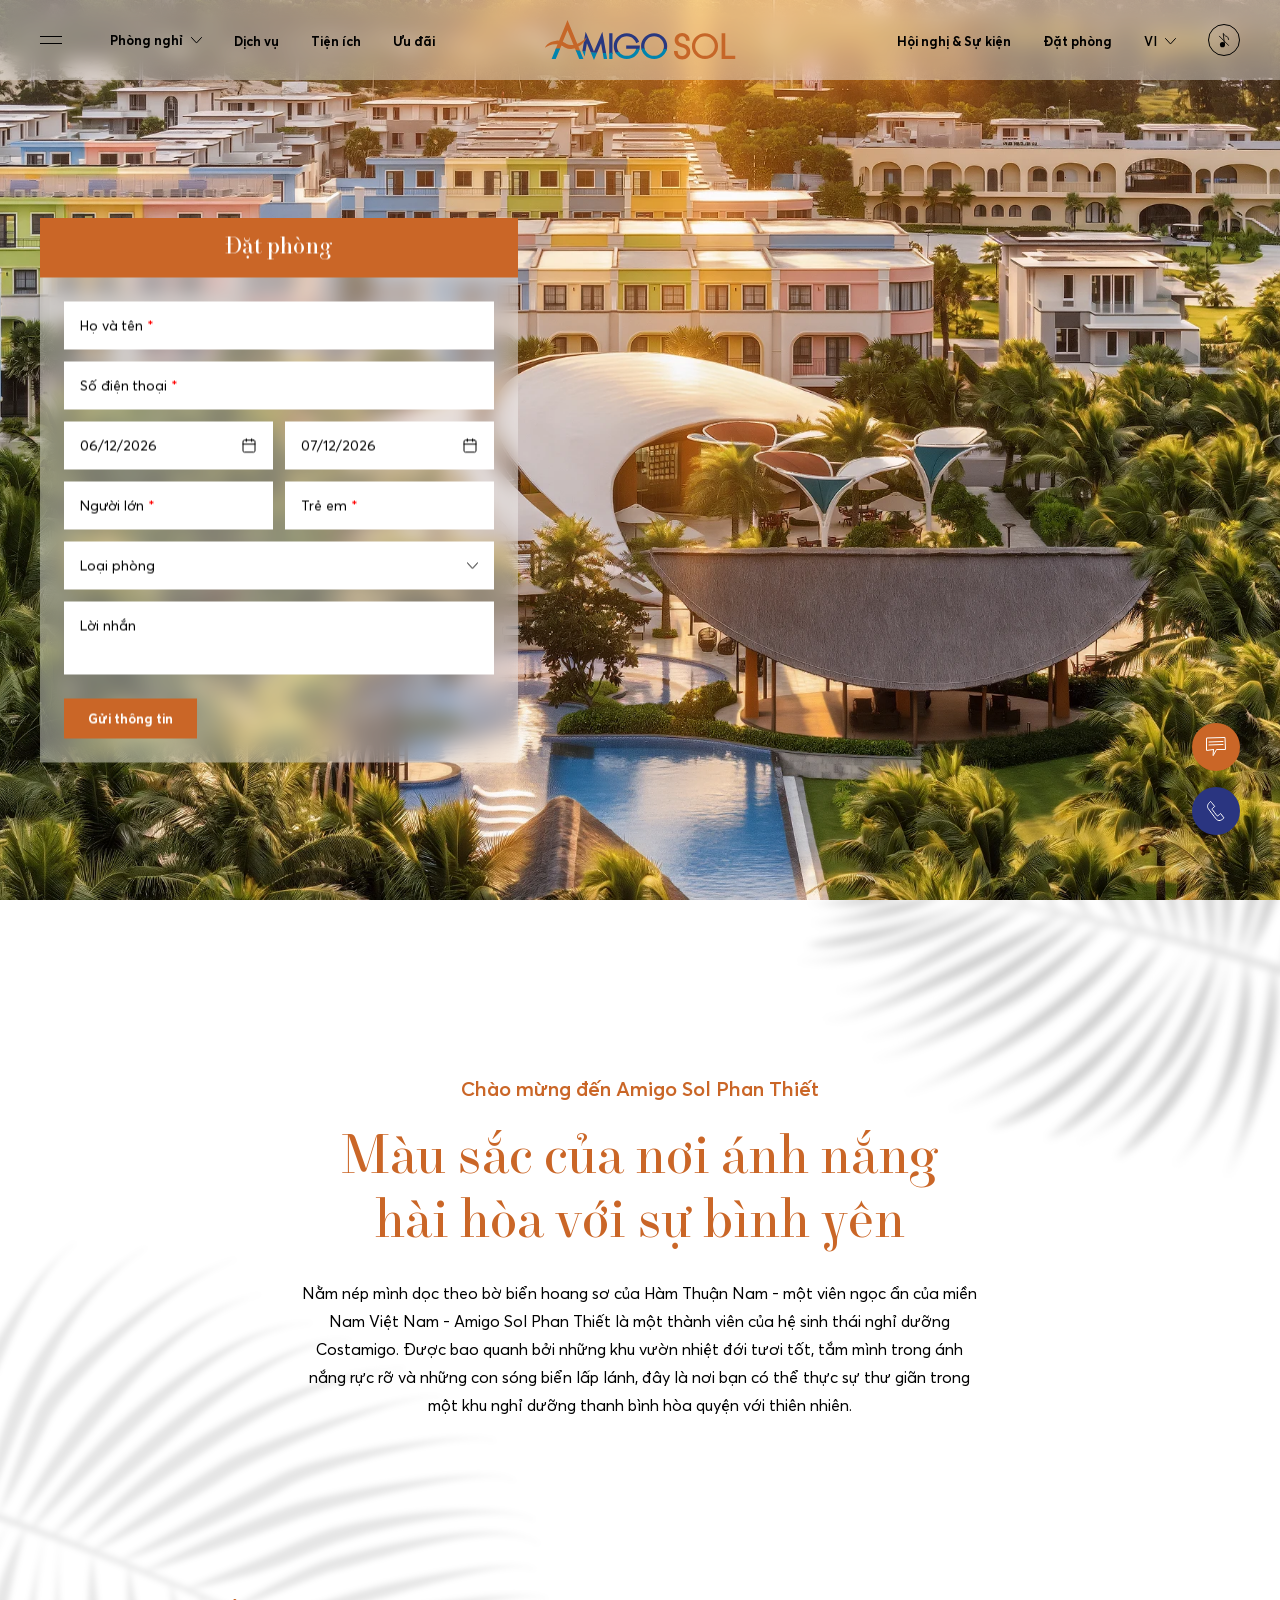
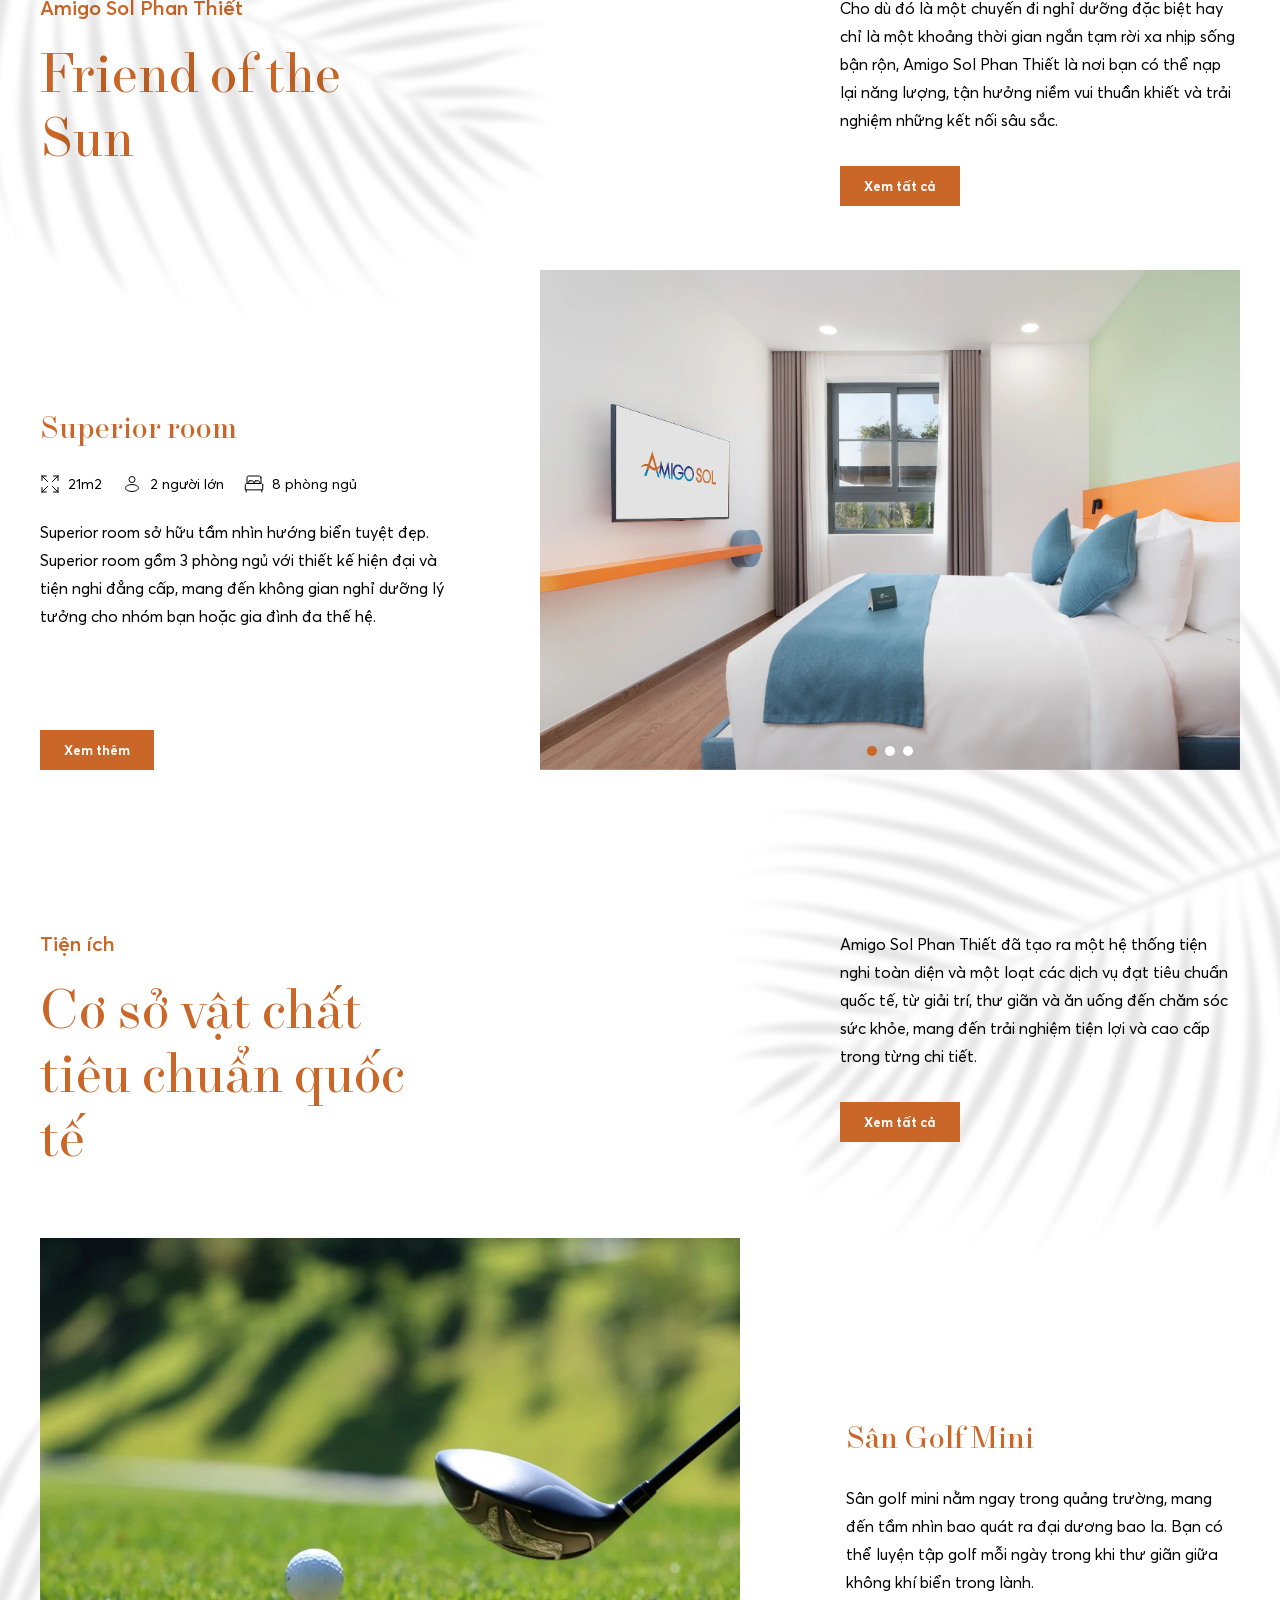
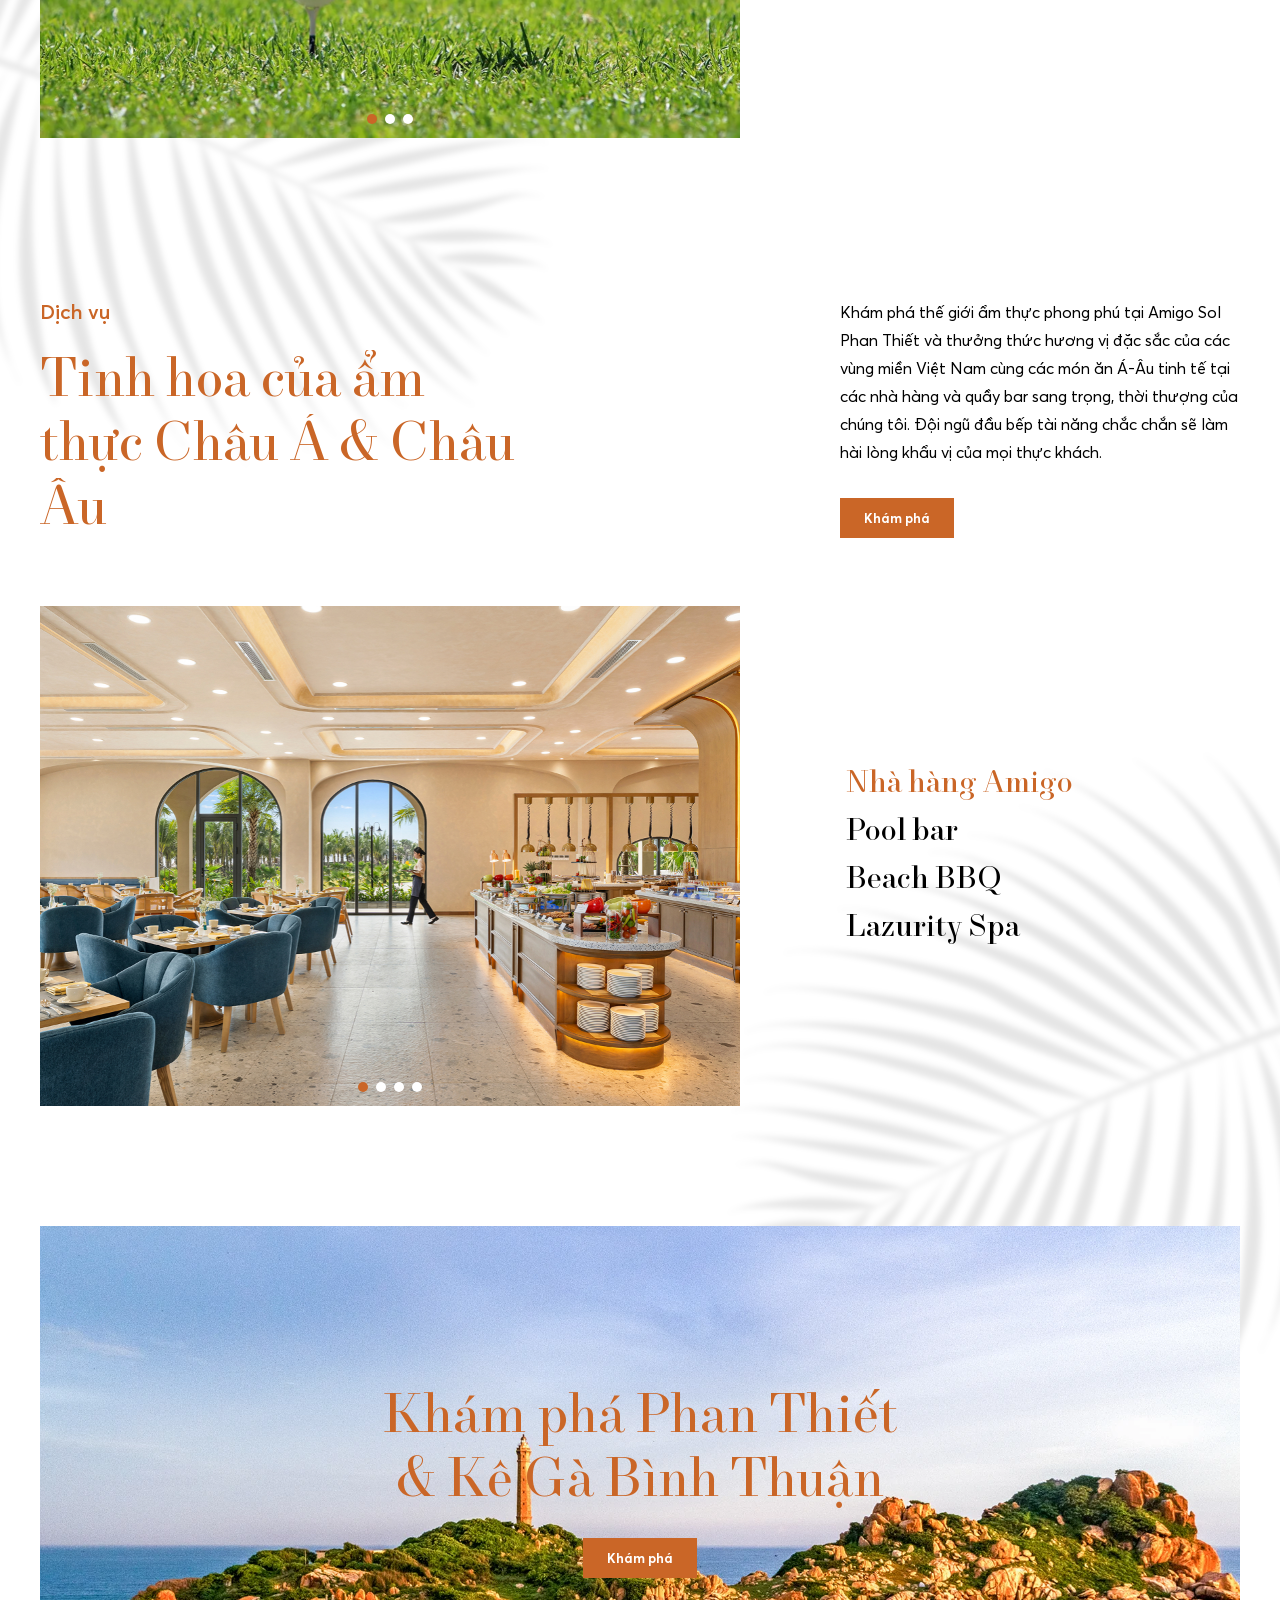
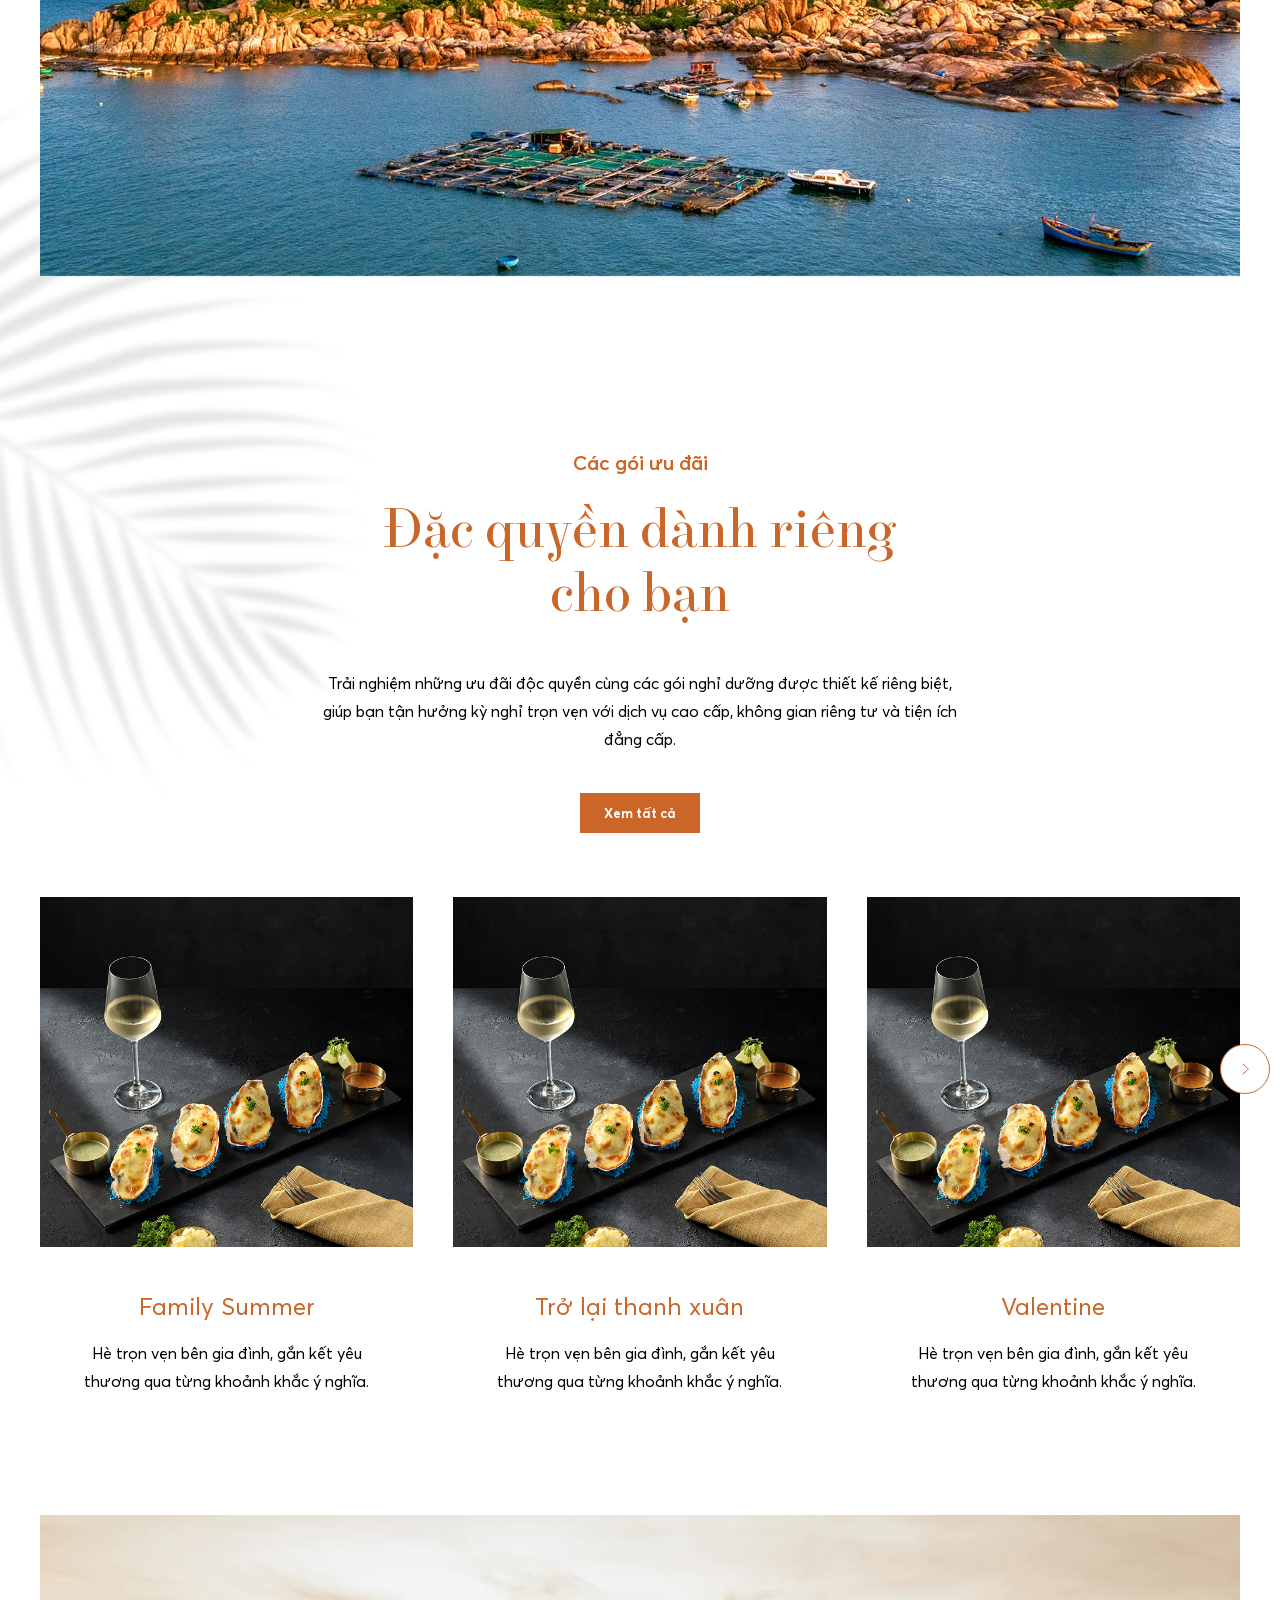
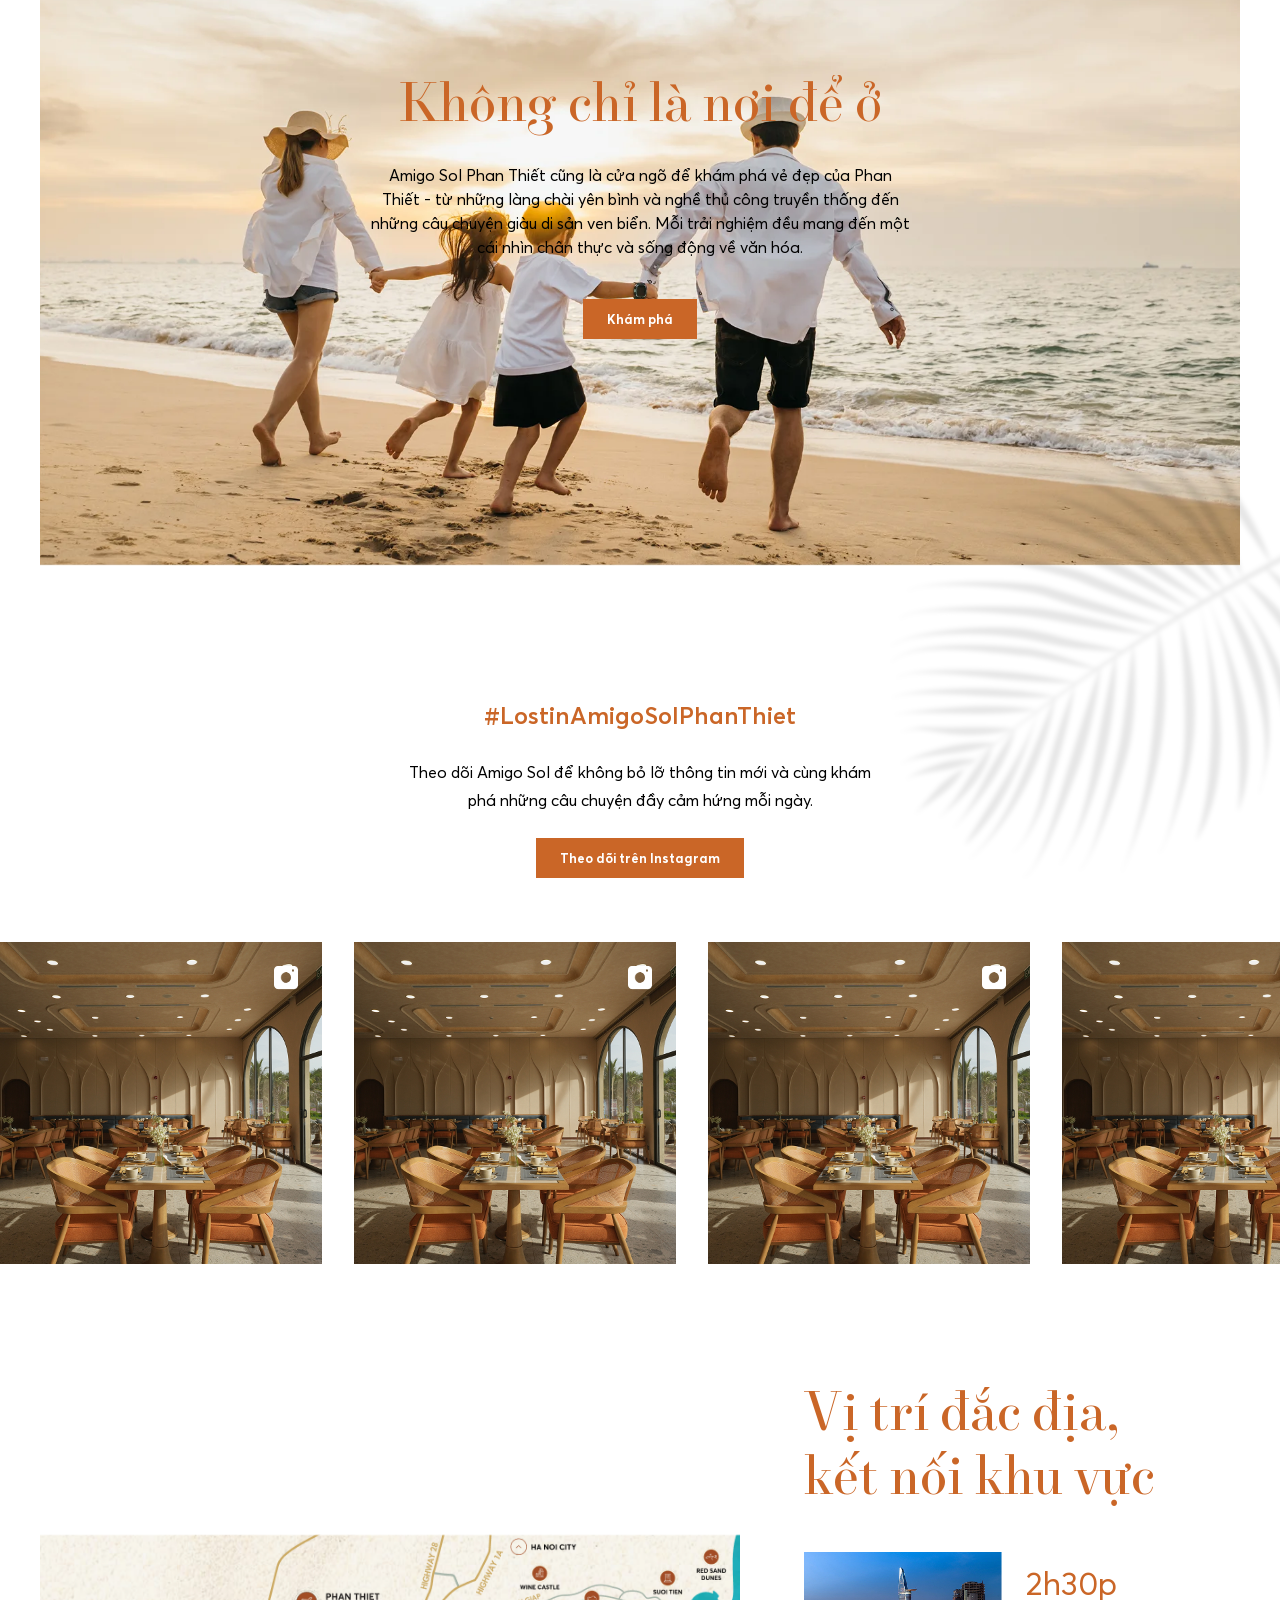
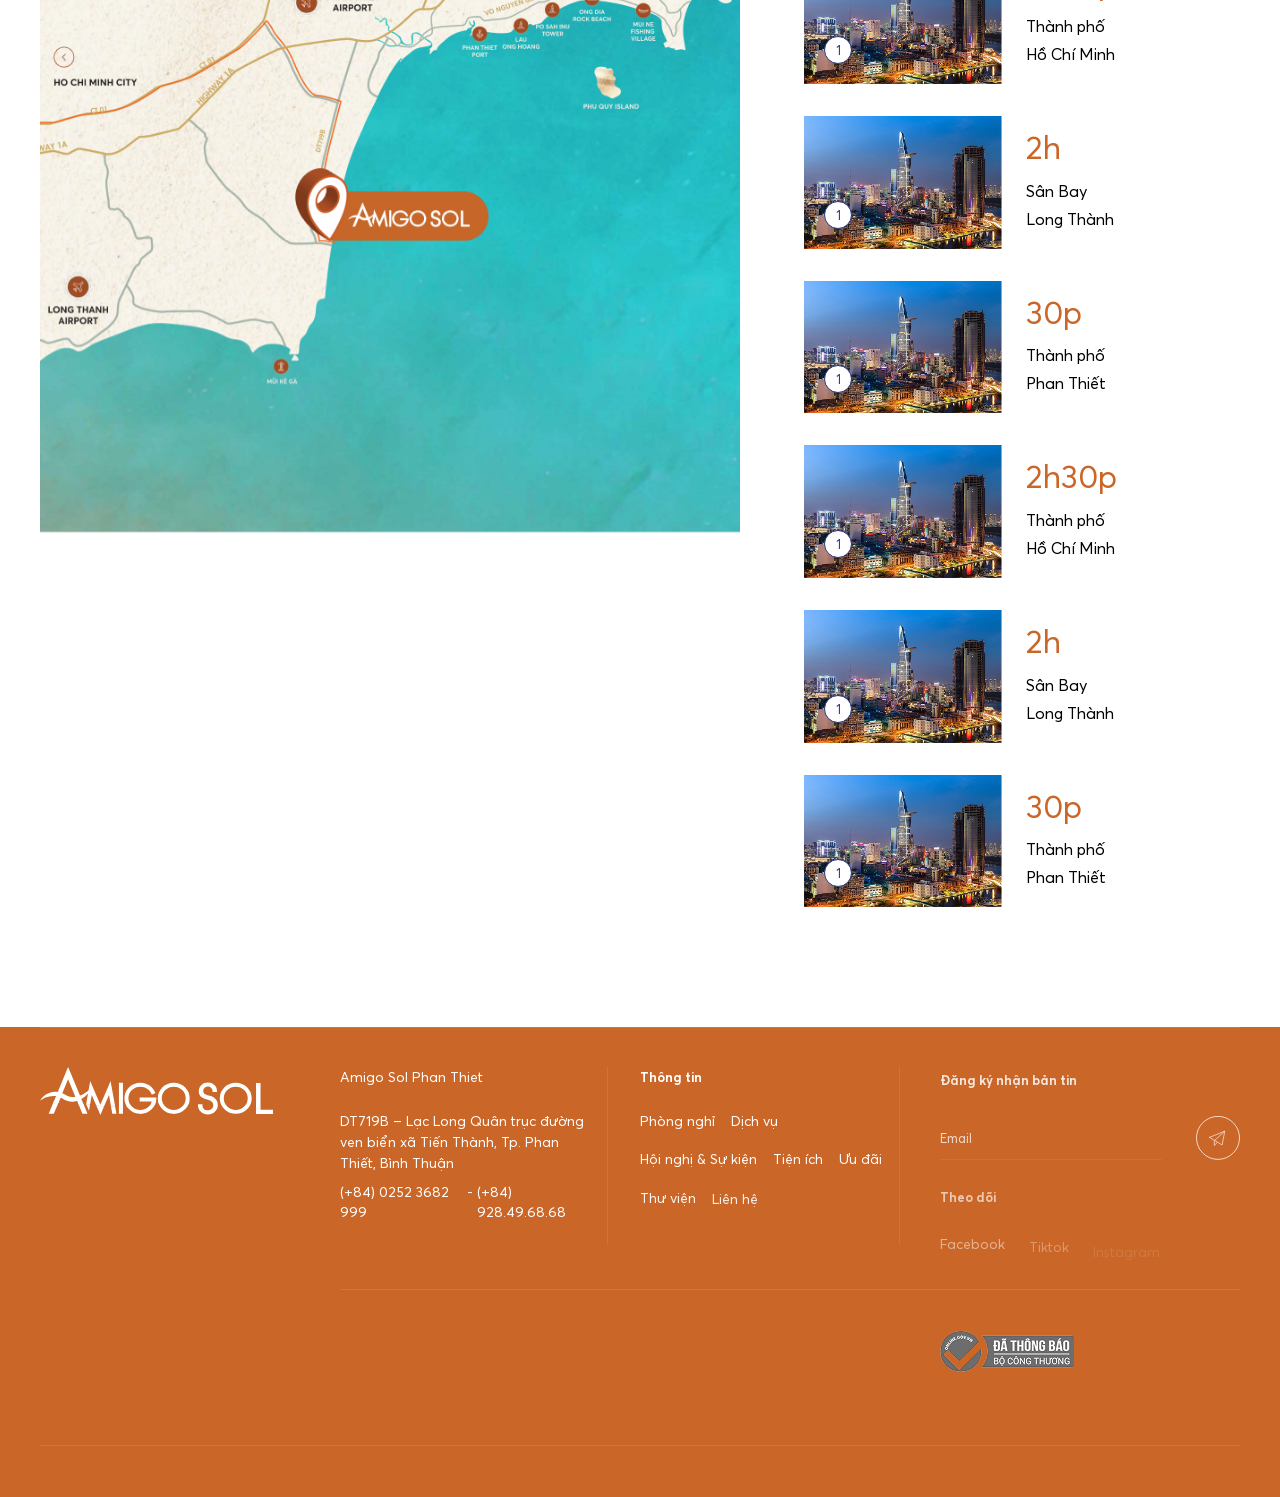
==== commit f978efc9: "add hover slider loop" ====
--- a/index.html
+++ b/index.html
@@ -800,7 +800,7 @@
             <div class="slider-contact">
               <div class="slider-wrapper">
                 <div class="slider-item">
-                  <div class="slider-img animation-image-clip">
+                  <div class="slider-img ">
                     <img src="./assets/images/del/insta-1.jpg" alt="" />
                   </div>
                   <a href="" class="slider-link" target="_blank">
@@ -808,7 +808,7 @@
                   </a>
                 </div>
                 <div class="slider-item">
-                  <div class="slider-img animation-image-clip">
+                  <div class="slider-img ">
                     <img src="./assets/images/del/insta-1.jpg" alt="" />
                   </div>
                   <a href="" class="slider-link" target="_blank">
@@ -816,7 +816,7 @@
                   </a>
                 </div>
                 <div class="slider-item">
-                  <div class="slider-img animation-image-clip">
+                  <div class="slider-img ">
                     <img src="./assets/images/del/insta-1.jpg" alt="" />
                   </div>
                   <a href="" class="slider-link" target="_blank">
@@ -824,7 +824,7 @@
                   </a>
                 </div>
                 <div class="slider-item">
-                  <div class="slider-img animation-image-clip">
+                  <div class="slider-img ">
                     <img src="./assets/images/del/insta-1.jpg" alt="" />
                   </div>
                   <a href="" class="slider-link" target="_blank">
@@ -832,7 +832,7 @@
                   </a>
                 </div>
                 <div class="slider-item">
-                  <div class="slider-img animation-image-clip">
+                  <div class="slider-img ">
                     <img src="./assets/images/del/insta-1.jpg" alt="" />
                   </div>
                   <a href="" class="slider-link" target="_blank">
@@ -842,7 +842,7 @@
               </div>
               <div class="slider-wrapper">
                 <div class="slider-item">
-                  <div class="slider-img animation-image-clip">
+                  <div class="slider-img ">
                     <img src="./assets/images/del/insta-1.jpg" alt="" />
                   </div>
                   <a href="" class="slider-link" target="_blank">
@@ -850,7 +850,7 @@
                   </a>
                 </div>
                 <div class="slider-item">
-                  <div class="slider-img animation-image-clip">
+                  <div class="slider-img ">
                     <img src="./assets/images/del/insta-1.jpg" alt="" />
                   </div>
                   <a href="" class="slider-link" target="_blank">
@@ -858,7 +858,7 @@
                   </a>
                 </div>
                 <div class="slider-item">
-                  <div class="slider-img animation-image-clip">
+                  <div class="slider-img ">
                     <img src="./assets/images/del/insta-1.jpg" alt="" />
                   </div>
                   <a href="" class="slider-link" target="_blank">
@@ -866,7 +866,7 @@
                   </a>
                 </div>
                 <div class="slider-item">
-                  <div class="slider-img animation-image-clip">
+                  <div class="slider-img ">
                     <img src="./assets/images/del/insta-1.jpg" alt="" />
                   </div>
                   <a href="" class="slider-link" target="_blank">
@@ -874,7 +874,7 @@
                   </a>
                 </div>
                 <div class="slider-item">
-                  <div class="slider-img animation-image-clip">
+                  <div class="slider-img ">
                     <img src="./assets/images/del/insta-1.jpg" alt="" />
                   </div>
                   <a href="" class="slider-link" target="_blank">
--- a/assets/main/css/style.min.css
+++ b/assets/main/css/style.min.css
@@ -1 +1 @@
-:root{--font-heading:"VL NewParis Headline",sans-serif;--font-body:"Averta",sans-serif;--color-black:#000000;--color-white:#ffffff;--color-primary:#2a3580;--color-secondary:#ca6627;--color-third:#0084ae;--color-bg:#d9bb9b}.color-black{color:var(--color-black)}.color-white{color:var(--color-white)}.color-primary{color:var(--color-primary)}.color-secondary{color:var(--color-secondary)}.color-third{color:var(--color-third)}.limit-width{max-width:1440px;width:100%;margin:0 auto}.font-heading{font-family:var(--font-heading)}.font-body{font-family:var(--font-body)}.h0-font{font-size:56px;line-height:64px;font-weight:400}@media (max-width:991px){.h0-font{font-size:32px;line-height:40px}}.h1-font{font-size:40px;line-height:48px;font-weight:400}@media (max-width:991px){.h1-font{font-size:32px;line-height:40px}}.h1-mobile{font-size:32px;line-height:40px;font-weight:400}@media (max-width:991px){.h1-mobile{font-size:24px;line-height:32px}}.h2-font{font-size:24px;line-height:40px;font-weight:400}@media (max-width:991px){.h2-font{font-size:20px;line-height:32px}}.h2-mobile{font-size:20px;line-height:32px;font-weight:400}.b0-font{font-size:20px;line-height:28px;font-weight:600}.b1-font{font-size:16px;line-height:28px}.b2-font{font-size:13px;line-height:20px;font-weight:700;letter-spacing:3%}.b2-medium{font-size:14px;line-height:20px;font-weight:400}*,:after,:before{box-sizing:border-box}*{margin:0;padding:0;font:inherit}canvas,img,picture,svg,video{display:block;max-width:100%}input,select,textarea{background-color:transparent;outline:0}button{cursor:pointer;background-color:transparent;outline:0;border:0}[type=button],[type=reset],[type=submit],button{-webkit-appearance:button}[type=button]::-moz-focus-inner,[type=reset]::-moz-focus-inner,[type=submit]::-moz-focus-inner,button::-moz-focus-inner{border-style:none;padding:0}[type=button]:-moz-focusring,[type=reset]:-moz-focusring,[type=submit]:-moz-focusring,button:-moz-focusring{outline:1px solid #000}[type=checkbox],[type=radio]{box-sizing:border-box;padding:0}[type=search]::-webkit-search-decoration{-webkit-appearance:none}button:focus{outline:0}a,a:hover{text-decoration:none;cursor:pointer;outline:0;color:inherit}ol,ul{list-style:none;margin:0;padding:0}h1,h2,h3,h4,h5,h6,p{margin:0;padding:0;overflow-wrap:break-word}body{width:100%;min-height:100vh;text-rendering:optimizeLegibility!important;-webkit-font-smoothing:auto!important;-moz-osx-font-smoothing:grayscale!important;font-family:var(--font-body);overflow-x:hidden}.background-pattern{position:relative}.background-pattern::before{content:"";position:absolute;top:0;left:0;width:100%;height:100%;background-image:url(../../images/icons/bg.png);background-repeat:repeat-y;background-size:100% auto;z-index:-1}::selection{background-color:var(--color-secondary);color:var(--color-white)}.hover-underline-black,.hover-underline-white{position:relative}.hover-underline-black::before,.hover-underline-white::before{content:"";position:absolute;width:100%;height:1px;background-color:var(--color-black);bottom:-2px;left:0;transform:scaleX(0);transform-origin:bottom right;transition:transform .3s cubic-bezier(.4,0,.2,1)}.hover-underline-black:hover::before,.hover-underline-white:hover::before{transform:scaleX(1);transform-origin:bottom left}.hover-underline-black.active::before,.hover-underline-white.active::before{transform:scaleX(1);transform-origin:bottom left}.hover-underline-white::before{background-color:var(--color-white)}.btn-general,.global-button{display:block;height:40px;background-color:var(--color-secondary);width:max-content;padding:10px 24px;color:var(--color-white);transition:all .3s ease;font-size:13px;line-height:20px;font-weight:700}.btn-general:hover,.global-button:hover{background-color:var(--color-primary);color:var(--color-white)}.btn-general.secondary,.global-button.secondary{background-color:transparent;border:1px solid var(--color-secondary);color:var(--color-secondary)}.btn-general.secondary:hover,.global-button.secondary:hover{background-color:var(--color-secondary);color:var(--color-white)}.spacing-120{height:120px}@media (max-width:991px){.spacing-120{height:80px}}.spacing-16x{height:160px}@media (max-width:991px){.spacing-16x{height:80px}}.animation-image-clip{clip-path:inset(0);transition-duration:1s;transition-timing-function:cubic-bezier(.4,0,.2,1);transition-property:clip-path;transition-property:clip-path,-webkit-clip-path;overflow:hidden;will-change:clip-path}@media (min-width:992px){.animation-image-clip:hover{clip-path:inset(3%)}.animation-image-clip:hover img{transform:scale(1.05)}}.animation-image-clip img{transition-property:-webkit-transform;transition-property:transform;transition-property:transform,-webkit-transform;transition-timing-function:cubic-bezier(.4,0,.2,1);transition-duration:1s;transition-timing-function:cubic-bezier(.4,0,.2,1)}.dropdown-custom{position:relative}.dropdown-custom__item{color:var(--color-primary)!important;font-weight:600;cursor:pointer}.dropdown-custom__item:not(:first-child){margin-top:8px}.dropdown-custom__text{font-weight:600}.dropdown-custom-btn{display:flex;align-items:center;gap:8px}.dropdown-custom-menu{position:absolute;background-color:var(--color-white);padding:6px 0;bottom:0;left:0;transform:translateY(100%);transition:all .3s ease;clip-path:polygon(0 0,100% 0,100% 0,0 0);will-change:clip-path}.dropdown-custom-menu.dropdown--active{clip-path:polygon(0 0,100% 0,100% 100%,0 100%)}.e-card-list{margin-bottom:120px}.e-card-list.list-even{margin-bottom:200px}@media (max-width:991px){.e-card-list{margin-bottom:80px!important}}.hover-scale{overflow:hidden}.hover-scale img{transition:transform .3s ease}.hover-scale:hover img{transform:scale(1.03)}.modal-booking .booking-form{position:unset;transform:none}.modal-booking .modal-content{border:none;border-radius:unset;background-color:transparent}.modal-booking .modal-dialog{max-width:440px;gap:24px;pointer-events:auto}@media (max-width:991px){.modal-booking .modal-dialog{margin:auto}}.modal-booking .modal-close{cursor:pointer}.modal-booking .modal-close .btn-close:focus{box-shadow:none}.modal-booking .modal-close button{width:24px;height:24px;background:0 0;color:transparent;opacity:1}.modal-booking .modal-body{padding:0}.modal-booking-success .modal-body{padding:64px 48px 140px;position:relative}.modal-booking-success .modal-body::after{content:"";position:absolute;right:0;bottom:0;width:210px;height:210px;background-image:url(../../images/artwork/so.svg);opacity:.3}.modal-booking-success .modal-dialog{gap:24px}.modal-booking-success .modal-close{cursor:pointer}.modal-booking-success .modal-close button{width:24px;height:24px;background:0 0}.modal-booking-success .modal-content{border:none;border-radius:unset;position:relative;background-image:url(../../images/culinary-detail/bg-modal.png);background-repeat:no-repeat;background-size:cover}.modal-booking-success .modal-content .content-logo{width:65px;height:66px;margin:0 auto}.modal-booking-success .modal-content .content-logo img{width:100%;height:100%;object-fit:cover}.modal-booking-success .modal-content .content-box{margin-top:40px}.modal-booking-success .modal-content .content-box .title{margin-bottom:24px}#header{position:fixed;top:0;left:0;right:0;width:100%;z-index:99;transition:transform .4s ease}#header.scrolled{transform:translateY(-100%)}.header-wrapper{display:flex;align-items:center;justify-content:space-between;padding:24px 40px;position:relative;z-index:99;background-color:rgba(255,255,255,.4);backdrop-filter:blur(10px)}@media (max-width:991px){.header-wrapper{padding:16px 24px}}.header-logo{position:absolute;top:50%;left:50%;transform:translate(-50%,-50%)}.header-logo img{width:auto;height:40px}@media (max-width:991px){.header-logo img{height:32px;width:auto}}.header-menu{display:flex;align-items:center}.header-menu .btn-hamburger{display:flex;align-items:center;gap:5px;color:var(--color-white);margin-right:48px;position:relative}.header-menu .btn-hamburger::after{content:"";position:absolute;width:40px;height:40px;top:50%;left:50%;transform:translate(-50%,-50%);z-index:2}.header-menu .btn-hamburger.change .group-ic .ic span{background-color:var(--color-white)}.header-menu .btn-hamburger.change .group-ic .ic span:first-child{transform:rotate(45deg);top:4px!important}.header-menu .btn-hamburger.change .group-ic .ic span:last-child{transform:rotate(-45deg);bottom:3px!important}.header-menu .btn-hamburger .group-ic{width:22px;height:8px}.header-menu .btn-hamburger .group-ic .ic{width:100%;height:100%;display:flex;flex-direction:column;justify-content:space-between;position:relative}.header-menu .btn-hamburger .group-ic .ic span{display:block;width:100%;height:1px;background-color:var(--color-black);transition:all .2s ease;position:absolute;transform:rotate(0)}.header-menu .btn-hamburger .group-ic .ic span:first-child{top:0}.header-menu .btn-hamburger .group-ic .ic span:last-child{bottom:0}.header-menu .btn-music{margin-left:32px;height:32px;width:32px;position:relative;border:1px solid var(--color-black);border-radius:50%;background-size:100% 100%}.header-menu .btn-music .line-muted{opacity:0;visibility:hidden;transition:all .2s ease}.header-menu .btn-music.pause .line-muted{opacity:1;visibility:visible}.header-menu .btn-music svg{width:11px;height:16px;position:absolute;top:50%;left:50%;transform:translate(-50%,-50%)}.header-menu .btn-music .icon-pause{opacity:0;visibility:hidden}.header .menu{display:flex;align-items:center;gap:32px}.header .menu .menu-item-has-children{gap:8px;position:relative}.header .menu .menu-item-has-children:hover::after{opacity:1;visibility:visible}.header .menu .menu-item-has-children::after{content:"";width:100%;height:30px;background-color:transparent;position:absolute;top:100%;left:0;opacity:0;visibility:hidden}.header .menu .menu-item-has-children:hover .sub-menu{clip-path:polygon(0 0,100% 0,100% 100%,0 100%)}.header .menu .menu-item-has-children .sub-menu{transition:all .4s ease;background-color:var(--color-bg);padding:24px;position:absolute;left:-24px;top:calc(100% + 30px);width:max-content;max-width:276px;clip-path:polygon(0 0,100% 0,100% 0,0 0);will-change:clip-path}.header .menu .menu-item-has-children .sub-menu li:not(:last-child){margin-bottom:8px}.header .menu .menu-item-has-children .sub-menu a{color:var(--color-black);font-size:13px;line-height:20px;font-weight:600}.header .menu .menu-item-has-children .sub-menu a::before{background-color:var(--color-primary)}.header-sub-menu{position:fixed;left:0;top:0;bottom:0;width:100%;min-height:calc(100svh - 80px);will-change:transform;transition:all .5s ease;opacity:0;visibility:hidden;z-index:94}.header-sub-menu.show{opacity:1;visibility:visible}.header-sub-menu__container{display:grid;grid-template-columns:4fr 8fr;height:100%}@media (max-width:991px){.header-sub-menu__container{grid-template-columns:1fr;position:relative}}.header-sub-menu__container .sub-menu{display:flex;justify-content:center;align-items:center;height:100%}@media (max-width:991px){.header-sub-menu__container .sub-menu{overflow-y:scroll;height:calc(100vh - 100px);padding-bottom:100px;padding-top:140px}.header-sub-menu__container .sub-menu::-webkit-scrollbar{display:none}}.header-sub-menu__container .sub-menu ul{display:flex;align-items:center;flex-direction:column;gap:24px}@media (max-width:991px){.header-sub-menu__container .sub-menu ul{gap:18px}}@media (max-width:480px){.header-sub-menu__container .sub-menu ul li a{white-space:nowrap;font-size:20px;line-height:30px}}.header-sub-menu__container .sub-menu ul li a:hover{color:var(--color-white)}.header-sub-menu__container .sub-menu ul li a::before{background-color:var(--color-white);height:1px;bottom:-4px;mask-size:100% auto}@media (max-width:480px){.header-sub-menu__container .sub-menu ul li a::before{bottom:-2px}}.header-sub-menu .sub-menu-container{background-color:var(--color-secondary);position:relative;padding-top:80px}@media (max-width:991px){.header-sub-menu .sub-menu-container{padding-top:0}}.header-sub-menu .sub-menu-container::before{content:"";position:absolute;top:0;left:0;width:100%;height:80px;background-color:#282828}@media (max-width:991px){.header-sub-menu .sub-menu-container::before{height:64px;background-color:var(--color-secondary)}}@media (max-width:991px){.header-sub-menu .sub-menu-container{position:relative}}.header-sub-menu .sub-menu-container .menu-has-children .sub-menu{opacity:0;visibility:hidden;position:absolute;top:64px;left:0}.header-sub-menu .sub-menu-overlay{background-color:rgba(0,0,0,.8)}.header .lang{margin-left:32px;transform:translateY(1px);cursor:pointer}.header .lang .dropdown-custom{position:relative}.header .lang .dropdown-custom-item{color:var(--color-primary)!important;font-weight:600}.header .lang .dropdown-custom-item:not(:first-child){margin-top:8px}.header .lang .dropdown-custom-item span{color:var(--color-black)}.header .lang .dropdown-custom-text{font-weight:600}.header .lang .dropdown-custom-text span{color:var(--color-black)}.header .lang .dropdown-custom-btn{display:flex;align-items:center;gap:8px}.header .lang .dropdown-custom-menu{position:absolute;background-color:var(--color-bg);padding:12px 24px;bottom:-29px;left:-24px;transform:translateY(100%);transition:all .3s ease;clip-path:polygon(0 0,100% 0,100% 0,0 0);will-change:clip-path}.header .lang .dropdown-custom-menu.dropdown--active{clip-path:polygon(0 0,100% 0,100% 100%,0 100%)}.header-sub-menu__bottom{background-color:var(--color-secondary);display:flex;justify-content:center;align-items:center;position:absolute;z-index:10;bottom:0;left:0;right:0;height:50px}.header-sub-menu__bottom .bottom-wrapper{display:grid;grid-template-columns:1fr 1fr;height:100%;border-top:1px solid rgba(255,255,255,.1);width:calc(100% - 48px)}.header-sub-menu__bottom .lang{margin-left:0;display:flex;justify-content:center;align-items:center}.header-sub-menu__bottom .lang .dropdown-custom-menu{top:-16px;bottom:unset;transform:translateY(-100%);clip-path:polygon(0 100%,100% 100%,100% 100%,0 100%)}.header-sub-menu__bottom .lang span{color:var(--color-white)!important}.header-sub-menu__bottom .virtual-link{display:flex;justify-content:center;align-items:center;border-left:1px solid rgba(255,255,255,.1)}.section-banner{position:relative;height:100vh}@media (max-width:991px){.section-banner{max-height:640px}}.section-banner__container{width:100%;height:100vh}@media (max-width:991px){.section-banner__container{max-height:640px}}.section-banner__wrapper{width:100%;height:100%}@media (min-width:991px){.section-banner__wrapper{height:100vh;overflow:hidden}}.section-banner__wrapper .video{width:100%;position:relative;overflow:hidden;padding-bottom:56.25%;height:0;max-width:100%}@media (max-width:991px){.section-banner__wrapper .video{height:100%}}.section-banner__wrapper .video iframe{position:absolute;top:0;left:0;width:100%;height:100%}@media (max-width:1400px){.section-banner__wrapper .video iframe{height:100vh;width:177.78vh;top:50%;left:50%;-webkit-transform:translate(-50%,-50%);-ms-transform:translate(-50%,-50%);transform:translate(-50%,-50%);padding-bottom:0}}.section-banner__wrapper video{object-fit:cover}.section-banner__wrapper picture{width:100%;height:100%;overflow:hidden}.section-banner__wrapper img{width:100%;height:100%;object-fit:cover}.section-banner .banner-slider{width:100%;height:100%}.section-banner .banner-slider-img{width:100%;height:100%}.section-banner .banner-slider-img img{width:100%;height:100%;object-fit:cover}.section-banner .banner-slider .swiper-btn-custom{margin:0;width:80px;height:80px;background-color:var(--color-pattern);border:1px solid var(--color-primary);border-radius:50%;display:flex;justify-content:center;align-items:center;top:0;left:0;opacity:0;transition:opacity .3s cubic-bezier(.4,0,.2,1),transform .3s cubic-bezier(.4,0,.2,1);transform-origin:center;z-index:999;cursor:none}.section-banner .banner-slider .swiper-btn-custom::after{content:unset;font-size:0}.section-banner .banner-slider .swiper-btn-custom svg{width:auto;height:auto}.section-banner .swiper-pagination-bullet{width:10px;height:10px;background-color:var(--color-white);opacity:1}.section-banner .swiper-pagination-bullet-active{background-color:var(--color-secondary)}.booking-form{position:absolute;left:40px;z-index:5;top:50%;transform:translateY(calc(-50% + 40px));height:auto;background-color:rgba(255,255,255,.4);backdrop-filter:blur(10px)}@media (max-width:991px){.booking-form{width:calc(100% - 48px);left:24px;transform:translateY(calc(-50% + 24px))}}.booking-form-head{display:flex;justify-content:center;align-items:center;padding:16px;background-color:var(--color-secondary)}.booking-form-head h3{font-size:24px;line-height:28px}.booking-form-main{display:flex;flex-direction:column;gap:12px;padding:24px}.booking-form-main>*{font-size:14px;line-height:20px}.booking-form-main .input-item{position:relative;background-color:var(--color-white);padding:14px 16px}.booking-form-main .input-item input,.booking-form-main .input-item textarea{width:100%;border:none;outline:0}.booking-form-main .input-item input:focus+label,.booking-form-main .input-item input:not(:placeholder-shown)+label,.booking-form-main .input-item textarea:focus+label,.booking-form-main .input-item textarea:not(:placeholder-shown)+label{opacity:0;pointer-events:none}.booking-form-main .input-item input::placeholder,.booking-form-main .input-item textarea::placeholder{color:var(--color-black)}.booking-form-main .input-item textarea{resize:none}.booking-form-main .input-item label{position:absolute;left:16px;pointer-events:none;transition:all .3s ease;color:var(--color-black)}.booking-form-main .input-item label span{color:red}.booking-form-main .input-item .icon{width:16px;height:16px;position:absolute;top:50%;right:16px;transform:translateY(-50%);pointer-events:none}.booking-form-main .form-row.two-col{display:grid;grid-template-columns:1fr 1fr;gap:12px}.booking-form-main .form-bottom{margin-top:12px}.booking-form-main .form-bottom a{transition:all .4s ease}.booking-form-main .form-bottom a:hover{color:var(--color-secondary)}.booking-form-main .dropdown-custom{z-index:2;background-color:var(--color-white)}.booking-form-main .dropdown-custom-btn{height:48px;padding:0 16px;width:100%;justify-content:space-between}.booking-form-main .dropdown-custom-item{padding:6px 16px;cursor:pointer}.booking-form-main .dropdown-custom-menu{width:100%}.booking-form-main .dropdown-custom .value-select,.booking-form-main .dropdown-custom-item{font-size:14px;line-height:20px}footer{padding:0 40px;position:relative;overflow:hidden;z-index:2;background-color:var(--color-secondary)}footer .animation-text-v3:hover{color:var(--color-white)!important}footer .animation-text-v3::before{background-color:var(--color-white)}@media (max-width:991px){footer{padding:0 24px}}footer .footer__bg{position:absolute;bottom:-50px;left:-80px;transform:rotate(27deg)}@media (max-width:991px){footer .footer__bg{bottom:unset;right:-160px;left:unset;top:0;transform:rotate(0) scaleX(-1)}}footer .footer-top{padding-top:40px;padding-bottom:40px;position:relative}@media (max-width:991px){footer .footer-top{padding-top:48px}}footer .footer-top::after{content:"";background-color:rgba(255,255,255,.1);position:absolute;top:0;left:0;width:100%;height:1px}footer .footer-top .title{margin-bottom:24px}footer .footer-alpha,footer .footer-copyright{display:flex;align-items:center}footer .footer-logo{width:233px;height:auto;display:flex;flex-direction:column;gap:40px 0}@media (max-width:991px){footer .footer-logo{width:200px;margin-bottom:48px}}footer .footer-logo img{width:100%;height:100%;object-fit:cover}@media (max-width:991px){footer .footer-contact{padding-top:24px}}footer .footer-contact form{display:flex;align-items:center;gap:34px;transform:translateY(-15px)}footer .footer-contact form .field{width:100%;position:relative}footer .footer-contact form .field::after{content:"";background-color:rgba(255,255,255,.1);position:absolute;bottom:0;left:0;width:100%;height:1px}footer .footer-contact form input{width:100%;border:0;height:44px;font-size:13px;line-height:20px;font-weight:500;color:var(--color-white)}footer .footer-contact form input::placeholder{font-size:13px;line-height:20px;font-weight:500;color:var(--color-white)}footer .footer-contact form button{width:44px;height:44px;min-width:44px;border-radius:50%;border:1px solid var(--color-white);transition:all .3s ease;position:relative}footer .footer-contact form button svg{width:44px;height:44px;position:absolute;top:50%;left:50%;transform:translate(-50%,-50%)}footer .footer-contact form button circle,footer .footer-contact form button path{transition:all .4s ease}footer .footer-contact form button:hover{background-color:var(--color-white)}footer .footer-contact form button:hover path{stroke:var(--color-primary)}footer .footer-contact form button:hover circle{fill:var(--color-white)}footer .footer-contact form button:hover .icon{fill:#232c6a}footer .footer-contact .social{margin-top:25px}footer .footer-contact .social ul{gap:24px}footer .footer-contact .social ul li{display:flex}footer .footer-contact .social ul li a:hover{color:var(--color-white)}footer .footer-menu{margin-right:40px;padding-right:12px;position:relative}@media (max-width:991px){footer .footer-menu{margin-right:0;padding:24px 0}}footer .footer-menu .menu{display:flex;flex-wrap:wrap;gap:18px 16px}@media (max-width:991px){footer .footer-menu .menu{display:grid;grid-template-columns:1fr 1fr;gap:16px 40px}}footer .footer-menu::after{content:"";background-color:rgba(255,255,255,.1);position:absolute;top:0;right:0;width:1px;height:100%}@media (max-width:991px){footer .footer-menu::after{width:100%;height:1px;top:unset;bottom:0}}footer .footer-menu ul li{display:flex}footer .footer-menu ul li a{font-size:14px;line-height:20px;font-weight:500;color:var(--color-white)}footer .footer-main{display:grid;grid-template-columns:repeat(3,1fr);margin-bottom:45px}@media (max-width:991px){footer .footer-main{grid-template-columns:1fr;margin-bottom:24px}}footer .footer-location{margin-right:32px;padding-right:18px;position:relative}@media (max-width:991px){footer .footer-location{margin-right:0;padding-bottom:24px}}footer .footer-location::after{content:"";background-color:rgba(255,255,255,.1);position:absolute;top:0;right:0;width:1px;height:100%}@media (max-width:991px){footer .footer-location::after{bottom:0;top:unset;right:unset;width:100%;height:1px;left:0}}footer .footer-location p{margin-bottom:8px}footer .footer-location>*{font-size:14px;left:20px;font-weight:400}footer .footer-location a:hover{color:var(--color-white)}footer .footer-headquarter{display:grid;grid-template-columns:66.6666666667% 33.3333333333%;padding:36px 0 0;position:relative}@media (max-width:991px){footer .footer-headquarter{grid-template-columns:1fr;padding:24px 0 16px;gap:24px}}footer .footer-headquarter::after{content:"";background-color:rgba(255,255,255,.1);position:absolute;top:0;left:0;width:100%;height:1px}footer .footer-headquarter .logo-bct{width:134px;height:auto;filter:grayscale(100%)}footer .footer-headquarter .info{max-width:78%}@media (max-width:991px){footer .footer-headquarter .info{max-width:100%}}footer .footer-bottom{display:grid;grid-template-columns:25% 50% 25%;padding:16px 0;position:relative}@media (max-width:991px){footer .footer-bottom{grid-template-columns:1fr;gap:24px;padding:24px 0 68px}}footer .footer-bottom::after{content:"";background-color:rgba(255,255,255,.1);position:absolute;top:0;left:0;width:100%;height:1px}footer .footer-bottom .menu{display:flex;align-items:center;gap:32px}@media (max-width:991px){footer .footer-bottom .menu{flex-wrap:wrap;gap:16px 24px}}footer .footer-bottom .menu li{display:flex}footer .footer-bottom .menu a{font-size:13px;line-height:20px;font-weight:500;color:var(--color-white)}footer .footer-alpha a:hover{color:var(--color-white)}.intro{position:relative;width:100%;padding:175px 0}@media (max-width:991px){.intro{padding:80px 0}}.intro.not-home{padding:120px 0}@media (max-width:991px){.intro.not-home{padding:80px 0}}.intro-wrapper{display:flex;justify-content:center}.intro-box{width:53%;text-align:center;display:flex;flex-direction:column;gap:24px}@media (max-width:991px){.intro-box{width:100%;padding:0 24px}}.intro-artwork{position:absolute;pointer-events:none;z-index:1}.intro-artwork.top-right{top:0;right:0;transform:translateY(-50%)}.intro-artwork.left-bottom{bottom:0;left:0;transform:translateY(50%)}@media (max-width:991px){.intro-artwork.left-bottom{bottom:-50%}}.intro-detail-page{padding:200px 40px 0;position:relative}@media (max-width:991px){.intro-detail-page{padding:140px 24px 0}}.intro-detail-page .intro-page-wrap{text-align:center;margin-bottom:120px}@media (max-width:991px){.intro-detail-page .intro-page-wrap{margin-bottom:80px}}.intro-detail-page .intro-page-wrap.contact-content ul{width:70%;margin:0 auto;display:flex;flex-direction:column;gap:12px}@media (max-width:991px){.intro-detail-page .intro-page-wrap.contact-content ul{width:80%}}.intro-detail-page .intro-page-wrap h3{margin-bottom:24px}.intro-detail-page .top-right{top:40%}.amigo-content{padding:0 40px;position:relative}.amigo-content.content-chef{padding-left:calc(8.3333333333% + 40px)}.amigo-content.content-chef .amigo-artwork.left-bottom{top:-120%;bottom:auto}.amigo-content.content-chef .amigo-artwork.top-right{display:none}@media (max-width:991px){.amigo-content{padding:0 24px}}.amigo-content .other-room-title{margin-bottom:72px}@media (max-width:991px){.amigo-content .other-room-title{margin-bottom:48px}}.amigo-content.service-section .amigo-content-top .content-left{width:40%}@media (max-width:991px){.amigo-content.service-section .amigo-content-top .content-left{width:100%}}.amigo-content.service-section .amigo-service-titles{display:flex;flex-direction:column;gap:8px;padding-left:calc(8.3333333333% + 64px)}.amigo-content.service-section .amigo-service-titles .item-title{transition:color .3s ease-in-out}.amigo-content.service-section .amigo-service-titles .item-title.active{color:var(--color-secondary)}.amigo-content.service-section .amigo-artwork.bottom-right{bottom:0;right:0;transform:scaleX(-1) translateY(50%)}.amigo-content-top{display:flex;align-items:flex-start;justify-content:space-between;margin-bottom:64px}@media (max-width:991px){.amigo-content-top{flex-direction:column;gap:48px}}.amigo-content-top .content-left,.amigo-content-top .content-right{width:33.3333333333%}@media (max-width:991px){.amigo-content-top .content-left,.amigo-content-top .content-right{width:100%}}.amigo-content-top .content-left .tag{margin-bottom:24px}.amigo-content-top .content-right .description{margin-bottom:32px}.amigo-content .swiper-pagination-bullet{width:10px;height:10px;background-color:var(--color-white);opacity:1}.amigo-content .swiper-pagination-bullet-active{background-color:var(--color-secondary)}.amigo-content .slider-amigo-image.chef-sec{width:75%;aspect-ratio:1}.amigo-content .slider-amigo-image{height:500px}@media (max-width:991px){.amigo-content .slider-amigo-image{height:350px}}@media (max-width:767px){.amigo-content .slider-amigo-image{height:200px}}.amigo-content .slider-amigo-image .swiper-slide{width:100%;height:100%}.amigo-content .slider-amigo-image .swiper-slide .amigo-image{width:100%;height:100%}.amigo-content .slider-amigo-image .swiper-slide .amigo-image img{width:100%;height:100%;object-fit:cover}.amigo-content .slider-amigo-content-import{padding-right:calc(8.3333333333% + 40px);padding-top:40px}@media (max-width:991px){.amigo-content .slider-amigo-content-import{padding-right:0}}.amigo-content .slider-amigo-content-import .current-sub{margin-bottom:24px}.amigo-content .slider-amigo-content-import .current-button{margin-top:100px}@media (max-width:991px){.amigo-content .slider-amigo-content-import .current-button{margin-top:40px;display:flex;justify-content:center}}@media (max-width:991px){.amigo-content .slider-amigo-content-import .current-description{text-align:center;display:-webkit-box;-webkit-line-clamp:4;-webkit-box-orient:vertical;overflow:hidden;text-overflow:ellipsis;word-break:break-word}}.amigo-content .slider-amigo-content-import .current-name{margin-bottom:24px}@media (max-width:991px){.amigo-content .slider-amigo-content-import .current-name{display:flex;justify-content:center}.amigo-content .slider-amigo-content-import .current-name>*{display:flex;justify-content:center}}@media (max-width:991px){.amigo-content .slider-amigo-wrapper{flex-direction:column-reverse!important}}.amigo-content .slider-amigo-wrapper.flex-row-reverse .slider-amigo-content-import{padding-right:0;padding-left:calc(8.3333333333% + 64px)}@media (max-width:991px){.amigo-content .slider-amigo-wrapper.flex-row-reverse .slider-amigo-content-import{padding-left:0}}.amigo-content .amigo-usb{display:flex;align-items:center;gap:20px;flex-wrap:wrap;margin-bottom:24px}@media (max-width:991px){.amigo-content .amigo-usb{justify-content:center}}.amigo-content .amigo-usb-item{display:flex;align-items:center;gap:8px}.amigo-content .amigo-usb-item .usb-name{font-size:14px;line-height:20px;font-weight:400;color:var(--color-black)}.amigo-content .amigo-artwork{position:absolute;z-index:-1;pointer-events:none}.amigo-content .amigo-artwork.top-right{top:0;right:0;transform:scaleX(-1) translateY(-50%)}.amigo-content .amigo-artwork.left-bottom{left:0;bottom:0;transform:translateY(50%)}.amigo-content .swiper-serivce{height:500px}.amigo-content .swiper-serivce .service-image{width:100%;height:100%}.amigo-content .swiper-serivce .service-image img{width:100%;height:100%;object-fit:cover}.section-map{padding:0 40px;background-repeat:repeat-y;background-size:contain;background-attachment:fixed}.section-map__img{position:relative}.section-map__img .map-link{position:absolute;bottom:30px;right:30px}.section-map__img .map-link path{transition:all .4s ease}.section-map__img .map-link:hover path{fill:var(--color-primary)}@media (max-width:991px){.section-map{padding:0}}.section-map .col-lg-7{height:max-content;position:sticky;top:0;display:flex;align-items:center;justify-content:center;min-height:100vh}@media (max-width:991px){.section-map .col-lg-7{position:static;height:auto;min-height:auto}}.section-map__map{width:100%;aspect-ratio:782/667}.section-map__map img{width:100%;height:100%;object-fit:cover}.section-map__content{padding-left:64px;padding-right:40px}@media (max-width:991px){.section-map__content{padding:0;margin-top:32px}}.section-map__content--item{display:grid;grid-template-columns:1fr 1fr;position:relative}@media (max-width:991px){.section-map__content--item{width:100%}}.section-map__content--title{margin-bottom:40px}@media (max-width:991px){.section-map__content--title{padding:0 24px;margin-bottom:32px}}.section-map__content--list{display:flex;flex-direction:column;gap:32px}@media (max-width:991px){.section-map__content--list{gap:24px;flex-direction:row;overflow-x:scroll;padding-left:24px;padding-right:24px}.section-map__content--list::-webkit-scrollbar{display:none}}.section-map__destination{width:100%;aspect-ratio:221/148}@media (max-width:991px){.section-map__destination{aspect-ratio:164/104;width:164px}}.section-map__destination img{width:100%;height:100%;object-fit:cover}@media (max-width:991px){.section-map__destination img{width:164px}}.section-map__number{position:absolute;left:20px;bottom:20px;border:1px solid var(--color-primary);background-color:var(--color-white);z-index:2;width:28px;height:28px;border-radius:50%;display:flex;justify-content:center;align-items:center;color:var(--color-primary);font-size:13px;line-height:20px}@media (max-width:991px){.section-map__number{left:8px;bottom:8px;width:20px;height:20px;font-size:8px;line-height:14px}}.section-map__desc{background:var(--color-white);padding:16px 24px;display:flex;flex-direction:column;justify-content:space-between}@media (max-width:991px){.section-map__desc{padding:16px 16px;width:164px}}.section-map__desc .time{display:flex;align-items:flex-start;gap:5px}.section-map__desc .time .number{font-size:32px;font-family:var(--font-body);line-height:1;color:var(--color-secondary);font-weight:400}@media (max-width:991px){.section-map__desc .time .number{font-size:24px}}.section-map__desc .time .unit{font-family:var(--font-body);color:var(--color-primary);font-size:14px;line-height:21px}.section-map__desc .name{font-size:16px;line-height:28px;color:var(--color-black)}@media (max-width:991px){.section-map__desc .name{font-size:13px;line-height:20px}}.section-contact{padding-top:80px;position:relative}.section-contact .amigo-artwork{position:absolute;right:0;top:0;transform:translateY(-25%);pointer-events:none}.section-contact__bg{position:absolute;left:0;top:-15%;width:auto;height:auto;z-index:-1}@media (max-width:991px){.section-contact__bg{top:-5%}}.section-contact__bg.right{left:unset;right:0;top:0}@media (max-width:991px){.section-contact__bg.right{display:none}}.section-contact__top{margin-bottom:64px}.section-contact__top--item{text-align:center;padding:0 80px}@media (max-width:991px){.section-contact__top--item{padding:0 24px}}.section-contact__top--title{margin-bottom:24px;font-size:24px;line-height:36px;font-weight:600;font-family:var(--font-body)}@media (max-width:991px){.section-contact__top--title{margin-bottom:32px}}.section-contact__top .btn-wrapper{margin:24px auto 0;width:max-content}@media (max-width:991px){.section-contact__top .btn-wrapper{margin:32px auto 0}}.section-contact .slider-contact{display:flex;gap:40px;overflow:hidden}@media (max-width:991px){.section-contact .slider-contact{gap:24px}}.section-contact .slider-contact:hover .slider-wrapper{animation-play-state:paused}.section-contact .slider-wrapper{display:flex;gap:32px;animation-name:swiperAnimation;animation-duration:40s;animation-timing-function:linear;animation-iteration-count:infinite}@media (max-width:991px){.section-contact .slider-wrapper{gap:24px}}.section-contact .slider-item{width:322px;aspect-ratio:1;position:relative}@media (max-width:991px){.section-contact .slider-item{width:290px}}.section-contact .slider-item .slider-link{position:absolute;display:inline-block;width:24px;height:24px;top:24px;right:24px}.section-contact .slider-item .slider-img{width:100%;height:100%;overflow:hidden}.section-contact .slider-item .slider-img img{width:100%;height:100%;object-fit:cover}@keyframes swiperAnimation{0%{transform:translateX(0)}100%{transform:translateX(-100%)}}.form-contact{position:relative}.form-contact__container{padding:40px 24px 40px;position:relative;z-index:2}@media (max-width:991px){.form-contact__container{padding:24px 0}}.form-contact__container::before{content:"";position:absolute;top:0;left:24px;width:calc(100% - 48px);height:1px;background-color:var(--color-primary);opacity:.1}@media (max-width:991px){.form-contact__container::before{width:100%;left:0}}.form-contact__container::after{content:"";position:absolute;bottom:0;left:24px;width:calc(100% - 48px);height:1px;background-color:var(--color-primary);opacity:.1}@media (max-width:991px){.form-contact__container::after{width:100%;left:0}}.form-contact__container .group-form{margin-bottom:24px}.form-contact__container .group-form.cols{display:grid;grid-template-columns:1fr 1fr;gap:24px}@media (max-width:991px){.form-contact__container .group-form.cols{grid-template-columns:1fr}}.form-contact__container .group-form input{border:none;padding-bottom:12px;width:100%;color:var(--color-black);font-size:16px;line-height:28px}.form-contact__container .group-form input::placeholder{color:var(--color-black);font-size:16px;line-height:28px}.form-contact__container .group-form textarea{border:none;padding-bottom:12px;width:100%;color:var(--color-black);font-size:16px;line-height:28px;resize:none}.form-contact__container .group-form textarea::placeholder{color:var(--color-black);font-size:16px;line-height:28px}.form-contact__container .group-form .form-input{position:relative}.form-contact__container .group-form .form-input.full::before{content:"";position:absolute;bottom:0;left:0;width:100%;height:1px;background-color:var(--color-primary);opacity:.1}.form-contact__container .group-form .form-input::before{content:"";position:absolute;bottom:0;left:0;width:100%;height:1px;background-color:var(--color-primary);opacity:.1}.form-contact__container .group-check{display:flex;align-items:center;width:100%;justify-content:space-between;padding-top:56px}@media (max-width:991px){.form-contact__container .group-check{flex-direction:column;gap:32px;padding-top:8px;align-items:flex-start}.form-contact__container .group-check button{margin:0 auto}}.form-contact__container .group-check .check-box{display:flex;align-items:center;gap:16px}.form-contact__container .group-check .check-box label{font-size:13px;line-height:20px;color:var(--color-black)}.form-contact__container .group-check .check-box input{appearance:none;width:20px;height:20px;border-radius:2px;transition:all .3s ease;position:relative;cursor:pointer;border:1px solid var(--color-secondary)}.form-contact__container .group-check .check-box input:checked::before{opacity:1;visibility:visible}.form-contact__container .group-check .check-box input::before{content:"";position:absolute;top:50%;left:50%;transform:translate(-50%,-50%);width:12px;height:12px;background-image:url(../../images/icons/icon-tick.svg);opacity:0;visibility:hidden;transition:all .2s ease;background-repeat:no-repeat;background-position:center}.form-contact button[type=submit]:disabled{background-color:rgba(14,98,97,.4)}section.image-with-text{position:relative;z-index:2}section.image-with-text .amigo-artwork{position:absolute;right:0;bottom:-50%}section.image-with-text.parallax{padding:0 40px}@media (max-width:991px){section.image-with-text.parallax{padding:0 24px}}@media (max-width:991px){section.image-with-text.parallax .content{top:90px}}section.image-with-text.parallax .section-wrapper{overflow:hidden}section.image-with-text.parallax .section-wrapper img{transform:scale(1.15)}section.image-with-text .ilus-right{width:365px;height:auto;position:absolute;right:0;top:-25%;z-index:-1}@media (max-width:991px){section.image-with-text{overflow:unset}}section.image-with-text .main-image{width:100%;max-height:100vh;aspect-ratio:1440/843;object-position:bottom;object-fit:cover}@media (max-width:991px){section.image-with-text .main-image{aspect-ratio:375/800}}@media (max-width:480px){section.image-with-text .main-image{aspect-ratio:375/600;max-height:80vh}}section.image-with-text .detail-slider{max-height:100vh;width:100%}section.image-with-text .detail-slider .swiper-slide{overflow:hidden}section.image-with-text .detail-slider__image{position:relative}section.image-with-text .detail-slider__image img{width:100%;aspect-ratio:1440/843;object-position:center;object-fit:cover}section.image-with-text .swiper-button-next{right:0}section.image-with-text .swiper-button-prev{left:0}section.image-with-text .swiper-button-next,section.image-with-text .swiper-button-prev{margin:0;width:50px;height:50px;background-color:var(--color-secondary);border:1px solid var(--color-secondary);border-radius:50%;display:flex;justify-content:center;align-items:center;top:0;left:0;opacity:0;transition:opacity .3s cubic-bezier(.4,0,.2,1),transform .3s cubic-bezier(.4,0,.2,1);transform-origin:center;z-index:999;cursor:none}section.image-with-text .swiper-button-next svg,section.image-with-text .swiper-button-prev svg{width:auto;height:auto}section.image-with-text .swiper-button-next:after,section.image-with-text .swiper-button-prev:after{display:none}section.image-with-text .mask{position:absolute;left:0;width:100%;z-index:9;height:50vh;background:var(--color-pattern) url(../../images/bg-body.png);background-size:contain}section.image-with-text .mask.top{top:0}section.image-with-text .mask.top::after{content:"";background:var(--color-pattern) url(../../images/bg-body.png);mask:url(../../images/mask-top.png);mask-size:100% 100%;background-size:contain;background-repeat:repeat-y;width:100%;aspect-ratio:1440/104;height:auto;position:absolute;left:0;top:95%;transform:translateY(-10px)}section.image-with-text .section-wrapper{position:relative;height:100%;overflow:hidden}section.image-with-text .mask.bottom{bottom:0}section.image-with-text .mask.bottom::after{content:"";background:var(--color-pattern) url(../../images/bg-body.png);mask:url(../../images/mask-bottom.png);mask-size:100% 100%;width:100%;aspect-ratio:1440/210;background-size:contain;background-repeat:repeat-y;position:absolute;left:0;bottom:100%;transform:translateY(1px);pointer-events:none}section.image-with-text .content{position:absolute;z-index:2;top:160px;left:50%;transform:translateX(-50%);max-width:52%;width:100%;padding:0 40px}@media (max-width:991px){section.image-with-text .content{top:64px;max-width:100%;padding:0 40px}section.image-with-text .content .content-box{transform:none!important}}section.image-with-text .content h1{margin-bottom:24px;text-align:center}@media (max-width:991px){section.image-with-text .content h1{margin:0 auto 24px;max-width:80%}}@media (max-width:480px){section.image-with-text .content h1{max-width:280px}}section.image-with-text .content .desc{text-align:center;margin-bottom:40px}@media (max-width:991px){section.image-with-text .content .desc{margin-bottom:32px}}section.image-with-text.reverse-mask .mask.top::after{transform:translateY(-10px) scaleX(-1)}section.image-with-text.reverse-mask .mask.bottom::after{transform:translateY(1px) scaleX(-1)}section.image-with-text .swiper-pagination{top:unset;bottom:12px;left:50%;transform:translateX(-50%)}section.image-with-text .swiper-pagination .swiper-pagination-bullet{width:10px;height:10px;background-color:var(--color-white);opacity:1}section.image-with-text .swiper-pagination .swiper-pagination-bullet-active{background-color:var(--color-secondary)}@media (max-width:991px){.page-home section.image-with-text{overflow:hidden}}.modal-dialog{pointer-events:auto}.home .image-with-text{overflow:hidden}.section-offer{position:relative}.section-offer.chef-sec .amigo-artwork{left:auto;right:0;transform:translateY(-50%) scaleX(-1)}.section-offer .amigo-artwork{position:absolute;top:0;left:0;z-index:-1;transform:translateY(-50%);pointer-events:none}@media (max-width:991px){.section-offer.related .section-offer__content{margin-bottom:0}}.section-offer__bg{position:absolute;top:-15%;left:0;width:auto;height:auto;z-index:-1}@media (max-width:991px){.section-offer__bg{top:-10%;display:none}}.section-offer__bg.right{top:5%;left:unset;right:0}@media (max-width:991px){.section-offer__bg.right{display:none}}.section-offer__top{text-align:center;margin-bottom:64px}@media (max-width:991px){.section-offer__top{padding:0 24px;margin-bottom:48px}}.section-offer__top--tag{margin-bottom:24px}.section-offer__top--title{margin-bottom:40px}@media (max-width:991px){.section-offer__top--title{margin-bottom:32px}}@media (max-width:480px){.section-offer__top--title{width:320px;margin-left:auto;margin-right:auto}}.section-offer__top--desc{margin-bottom:40px}@media (max-width:991px){.section-offer__top--desc{margin-bottom:32px}}.section-offer__item:hover .section-offer__content--title{color:var(--color-primary)}.section-offer__item:hover img:hover{transform:scale(1.05)}.section-offer__img{width:100%;aspect-ratio:426/400;margin-bottom:40px;overflow:hidden}@media (max-width:991px){.section-offer__img{margin-bottom:32px}}.section-offer__img img{width:100%;height:100%;object-fit:cover;transition:all .3s ease}.section-offer__content{text-align:center}.section-offer__content--title{display:block;margin-bottom:12px;padding-left:40px;padding-right:40px;transition:color .3s ease}@media (max-width:991px){.section-offer__content--title{padding:0}}.section-offer__content--desc{padding:0 40px}@media (max-width:991px){.section-offer__content--desc{padding:0}}.section-offer .swiper-offer{padding:0 40px}@media (max-width:991px){.section-offer .swiper-offer{padding:0}}.section-offer__slider{position:relative}.section-offer__slider .swiper-pagination{top:unset;bottom:0;left:50%;transform:translateX(-50%);width:150px;height:1px;display:none}@media (max-width:991px){.section-offer__slider .swiper-pagination{display:none}}.section-offer__slider .swiper-pagination span{background-color:var(--color-primary)}.section-offer .swiper-btn-offer:after{content:"";font-size:0}.section-offer .swiper-btn-offer{width:50px;height:50px;top:calc(50% - 80px);border:1px solid var(--color-secondary);background-color:var(--color-white);border-radius:50%;transition:all .4s ease}@media (max-width:991px){.section-offer .swiper-btn-offer{display:none}}.section-offer .swiper-btn-offer:hover{background-color:var(--color-secondary);border-color:var(--color-secondary)}.section-offer .swiper-btn-offer:hover path{stroke:var(--color-white)}.section-offer .swiper-btn-offer svg{width:7px;height:12px}.section-offer .swiper-btn-offer svg path{transition:all .4s ease;stroke:var(--color-secondary)}.section-offer .swiper-btn-offer.swiper-button-prev svg{transform:rotate(180deg)}.section-offer .swiper-btn-offer.swiper-button-disabled{opacity:0;visibility:hidden}.page-offer .accomodation-list .accomodation-card .card-title{margin-bottom:12px}.page-offer .accomodation-list .accomodation-card{gap:40px}.page-offer .accomodation-list{overflow:unset!important}.accomodation-list{position:relative;z-index:3}@media (max-width:991px){.accomodation-list{overflow:hidden}.accomodation-list .accomodation-wrapper .nav{flex-wrap:nowrap;overflow-x:scroll;padding-left:24px;padding-right:24px}.accomodation-list .accomodation-wrapper .nav::-webkit-scrollbar{display:none}.accomodation-list .accomodation-wrapper .nav li button>div{width:max-content}.accomodation-list .accomodation-wrapper .nav li:first-child{margin-left:24px}.accomodation-list .accomodation-wrapper .nav li:last-child{margin-right:24px}}.accomodation-list.news .accomodation__bg{right:0;left:unset;transform:scale(0)}.accomodation-list .accomodation__bg{position:absolute;width:auto;height:auto;top:0;left:0;z-index:-1}.accomodation-list .accomodation__bg:nth-child(1){top:25%}.accomodation-list .accomodation__bg:nth-child(1) img{object-fit:contain;object-position:left center}.accomodation-list .accomodation__bg:nth-child(2){left:unset;right:0;top:60%;width:150px!important}.accomodation-list .accomodation__bg:nth-child(2) img{object-fit:contain;object-position:right}.accomodation-list .accomodation__bg:last-child{top:unset;bottom:0}@media (max-width:991px){.accomodation-list .accomodation__bg:last-child{bottom:-60px;width:100px!important}}@media (max-width:991px){.accomodation-list{padding-bottom:0}}.accomodation-list.news{padding:0}@media (max-width:991px){.accomodation-list.news .nav-tabs{display:flex;flex-wrap:nowrap;overflow-x:scroll;gap:32px}.accomodation-list.news .nav-tabs.gallery{justify-content:center!important}.accomodation-list.news .nav-tabs.gallery .nav-item:first-child{margin-left:0}.accomodation-list.news .nav-tabs::-webkit-scrollbar{display:none}.accomodation-list.news .nav-tabs li{width:max-content}.accomodation-list.news .nav-tabs li .nav-link{width:max-content}}.accomodation-list .nav-tabs{border:none;gap:32px;right:0;left:0;top:unset;bottom:0;z-index:1;padding:12px 0;justify-content:center!important;position:fixed;z-index:99;background-color:var(--color-secondary)}@media (max-width:991px){.accomodation-list .nav-tabs{bottom:43px}}.accomodation-list .nav-tabs .nav-link{background-color:transparent;padding:0;margin:0;border:none}.accomodation-list .nav-tabs .nav-link.active .animation-text-v3::before{transform:scale(1)}.accomodation-list .nav-tabs .nav-link.active .animation-text-v4::before{transform:scale(1)}@media (max-width:991px){.accomodation-list .nav-tabs .nav-link>div{font-size:13px;line-height:20px}}.accomodation-list .accomodation-card{display:flex;flex-direction:column;gap:24px;position:relative}.accomodation-list .accomodation-card:hover .card-title{color:var(--color-primary)}.accomodation-list .accomodation-card:nth-child(even){transform:translateY(80px)}@media (max-width:991px){.accomodation-list .accomodation-card:nth-child(even){transform:translate(0)}}.accomodation-list .accomodation-card .accomodation-link{position:absolute;z-index:2;width:100%;height:calc(100% - 80px);top:0;left:0}@media (max-width:991px){.accomodation-list .accomodation-card .accomodation-link{height:calc(100% - 72px)}}.accomodation-list .accomodation-card .card-top{width:calc(100% - 40px);aspect-ratio:500/320;overflow:hidden;margin:0 auto}.accomodation-list .accomodation-card .card-top img{width:100%;height:100%;object-fit:cover}.accomodation-list .accomodation-card .card-bottom{display:flex;flex-direction:column;align-items:center}@media (max-width:991px){.accomodation-list .accomodation-card .card-bottom{padding:0 24px}}.accomodation-list .accomodation-card .card-info{gap:24px;margin-bottom:24px}@media (max-width:991px){.accomodation-list .accomodation-card .card-info{flex-wrap:wrap;justify-content:center!important;gap:12px 24px}}.accomodation-list .accomodation-card .card-info li{display:flex;align-items:center;gap:8px}.accomodation-list .accomodation-card .card-title{margin-bottom:16px;transition:color .4s ease}@media (max-width:991px){.accomodation-list .accomodation-card .card-title{margin-bottom:12px}}.accomodation-list .accomodation-card .card-title:hover{color:var(--color-secondary)}.accomodation-list .accomodation-card .card-desc{max-width:75%}@media (max-width:991px){.accomodation-list .accomodation-card .card-desc{max-width:100%}}.accomodation-list .accomodation-card .card-cta{margin-top:40px}@media (max-width:991px){.accomodation-list .accomodation-card .card-cta{margin-top:32px}}.accomodation-list__wrapper{display:grid;grid-template-columns:repeat(2,1fr);gap:120px 50px}@media (max-width:991px){.accomodation-list__wrapper{grid-template-columns:1fr;gap:80px 0;padding-bottom:0}}.accomodation-list__wrapper.even{padding-bottom:80px}@media (max-width:991px){.accomodation-list__wrapper.even{padding-bottom:0}}@media (max-width:767px){.page-offer .accomodation-list .nav-tabs{justify-content:flex-start!important}.page-offer .accomodation-list .nav-tabs .nav-item:first-child{margin-left:0}}@media (max-width:991px){.page-offer .accomodation-list{overflow:unset!important}}.page-news .tab-content{padding:0 24px}.list-item{padding:0 40px}@media (max-width:991px){.list-item{padding:0 24px}}.list-item .row{margin-bottom:140px;position:relative}.list-item .row .item__bg{position:absolute;bottom:0;width:auto;height:auto;z-index:-1;right:0;transform:translate(0,-5px)}.list-item .row .item__bg img{width:100%;height:100%;object-fit:contain}.list-item .row.flex-row-reverse .item__bg{left:0;right:unset;transform:translate(0,-5px)}@media (max-width:991px){.list-item .row.flex-row-reverse .item__bg{left:unset;right:0;transform:translateX(0)}}@media (max-width:991px){.list-item .row{margin-bottom:80px}}.list-item .row:last-child{margin-bottom:0}.list-item__content{padding:0 calc(8.3333333333% + 48px);height:100%;display:flex;flex-direction:column}@media (max-width:991px){.list-item__content{padding:0}}.list-item__content--title{margin-bottom:40px}@media (max-width:991px){.list-item__content--title{margin-bottom:24px}}.list-item__content--desc{margin-bottom:40px}@media (max-width:991px){.list-item__content--desc{margin-bottom:24px}}.list-item__content .list-item__btn{margin-top:auto}.list-item__image{width:100%;aspect-ratio:806/500}@media (max-width:991px){.list-item__image{margin-bottom:32px}}.list-item__image img{width:100%;height:100%;object-fit:cover}.list-item__info{margin-bottom:48px}@media (max-width:991px){.list-item__info{margin-bottom:32px}}.list-item__info li{display:flex;flex-direction:column;gap:16px}.list-item__info-i{display:flex;align-items:center;gap:16px}.list-item__info-i .icon{width:20px}.list-item__info-i .icon img{width:100%;height:auto;object-fit:contain}@media (max-width:991px){.page-facilities .list-item__info{margin-bottom:0}}.c-row-list .list-item__info{display:flex;flex-direction:column;gap:12px}@media (max-width:991px){.c-row-list .list-item__info{margin-bottom:0}}.c-row-list .list-item__btn{margin-top:32px}.section-story{padding:120px 0;position:relative}@media (max-width:991px){.section-story{padding:80px 0}}.section-story .amigo-artwork{position:absolute;pointer-events:none;z-index:1}.section-story .amigo-artwork.top-right{top:-25%;right:0}.section-story.event .section-story__ilus{top:-25%}@media (max-width:991px){.section-story.event .section-story__ilus{top:-10%}}.section-story.event .section-story__ilus.right{bottom:-35%;top:unset}@media (max-width:991px){.section-story.event .section-story__ilus.right{bottom:0}}.section-story__ilus{position:absolute;top:-50%;left:0;z-index:2;width:auto;height:auto}@media (max-width:991px){.section-story__ilus{z-index:-1;top:-40%}}.section-story__ilus.right{top:unset;bottom:-30%;right:0;left:unset;width:270px!important}.section-story__ilus.right img{object-fit:contain;object-position:right center}@media (max-width:991px){.section-story__ilus.right{bottom:-10%;width:140px!important}}.section-story__ilus img{width:100%;height:100%;object-fit:contain}.section-story__content{text-align:center}@media (min-width:992px){.section-story__content.home{min-height:505px;display:flex;flex-direction:column;justify-content:center}}@media (max-width:991px){.section-story__content{padding:0 24px}}.section-story__content .room-info{margin-top:16px;gap:24px}@media (max-width:991px){.section-story__content .room-info{flex-wrap:wrap;gap:12px 24px}}.section-story__content .room-info li{gap:8px}.section-story__content .culinary-info{margin-top:40px;gap:40px}@media (max-width:991px){.section-story__content .culinary-info{margin-top:32px;flex-wrap:wrap;gap:12px 24px}}.section-story__content .culinary-info img{width:20px}.section-story__content .culinary-info li{gap:16px;text-align:left}.section-story__content .culinary-info li a{color:var(--color-black);position:relative}.section-story__content .culinary-info li a:hover::after{transform:scaleX(1)!important;transform-origin:bottom left}.section-story__content .culinary-info li a::after{content:"";position:absolute;width:100%;height:1px;background-color:var(--color-black);bottom:-4px;left:0;transform:scaleX(0);transform-origin:bottom right;transition:transform .3s cubic-bezier(.4,0,.2,1);mask-repeat:no-repeat;mask-size:100% 100%}.section-story__content .culinary-info li a:hover{color:var(--color-black)}@media (max-width:480px){.section-story__title{width:292px;margin-left:auto;margin-right:auto}}.section-story__description{margin-top:40px;text-align:center}.section-story__bg{position:absolute;top:0;left:-5%;transform:translateX(-50%);width:683px;aspect-ratio:683/505;z-index:-1;overflow:hidden}@media (max-width:991px){.section-story__bg{position:static;transform:translate(0);width:calc(100% - 48px);margin:48px auto 0;aspect-ratio:327/210}}.section-story__bg img{width:100%;height:100%;object-fit:cover}.section-story__leaf{position:absolute;right:0;bottom:0;width:270px!important;aspect-ratio:1;z-index:-1}@media (max-width:991px){.section-story__leaf{bottom:-15%;width:200px!important}}.section-story .btn-wrapper{margin-top:40px;gap:24px;display:flex;justify-content:center}.single-offer .section-story__ilus.right{width:200px!important;bottom:-100%;opacity:.3}.single-offer .section-story__ilus{width:300px!important;opacity:.3}.page-template-template-spa .section-story__ilus.right{bottom:-5%;opacity:.5;width:250px!important}.room-amenities__wrapper h4{font-weight:300}.room-amenities__wrapper .list-item{display:grid;grid-template-columns:repeat(5,1fr);margin-top:80px;gap:62px 40px}@media (max-width:1199px){.room-amenities__wrapper .list-item{grid-template-columns:repeat(3,1fr);gap:32px 40px;margin-top:48px}}@media (max-width:767px){.room-amenities__wrapper .list-item{grid-template-columns:repeat(2,1fr);gap:24px 40px;margin-top:48px}}.room-amenities__wrapper .list-item li{display:flex;flex-direction:column;align-items:center;min-width:130px}.room-amenities__wrapper .list-item li .icon{width:80px;height:80px}.room-amenities__wrapper .list-item li .icon img{width:100%;height:100%;object-fit:cover}.room-amenities__wrapper .list-item li .text{margin-top:12px}.section-act{position:relative}@media (max-width:991px){.section-act{padding:0 24px}}.section-act.section-chef .swiper-box img{object-position:top}.section-act.section-chef .section-act__slider--title{line-height:62px}.section-act.section-chef .section-act__box{margin-bottom:0}.section-act__box{margin-bottom:64px;position:relative;width:100%}.section-act__bg{position:absolute;right:0;bottom:-15%;width:auto;height:auto;z-index:-1}.section-act__bg.top-right{left:unset;right:0;bottom:unset;top:0}.section-act__bg.bottom-left{right:unset;bottom:-30%;left:0}@media (max-width:991px){.section-act__bg.bottom-left{left:0;display:none}}@media (max-width:991px){.section-act__bg{right:0;width:140px}}.section-act__bg img{width:100%;height:100%;object-fit:contain}.section-act__tag{margin-bottom:24px}.section-act__title{max-width:90%}@media (max-width:991px){.section-act__title{max-width:100%}}.section-act__desc{margin-bottom:40px;margin-top:44px;max-width:90%}@media (max-width:991px){.section-act__desc{max-width:100%;margin-top:32px;margin-bottom:32px}}.section-act__desc.not-has-tag{margin-top:20px}.section-act__slider--content{position:relative;height:100%;display:flex;flex-direction:column;justify-content:center;padding-right:calc(8.3333333333% + 40px);overflow:hidden;width:100%}@media (max-width:991px){.section-act__slider--content{overflow:unset;padding-right:0;margin-top:32px;justify-content:flex-start}}@media (max-width:991px){.section-act__slider--content .slider-pagination-main{width:150px;height:1px;left:50%;transform:translateX(-50%);top:unset;bottom:0}.section-act__slider--content .slider-pagination-main span{background-color:var(--color-primary)}}.section-act__slider--content .section-act__slider--desc,.section-act__slider--content .section-act__slider--tag,.section-act__slider--content .section-act__slider--title{transform:translateY(30px);opacity:0}@media (max-width:991px){.section-act__slider--content .section-act__slider--desc,.section-act__slider--content .section-act__slider--tag,.section-act__slider--content .section-act__slider--title{text-align:center}}.section-act__slider--content .swiper-slide.swiper-slide-thumb-active .section-act__slider--desc,.section-act__slider--content .swiper-slide.swiper-slide-thumb-active .section-act__slider--tag,.section-act__slider--content .swiper-slide.swiper-slide-thumb-active .section-act__slider--title{transform:translate(0);opacity:1}.section-act__slider--title{margin-bottom:24px}@media (max-width:991px){.section-act__slider--title{margin-bottom:12px}}.section-act__slider--tag{margin-bottom:24px}@media (max-width:991px){.section-act__slider--tag{margin-bottom:16px}}.section-act .swiper-act-content{overflow:hidden;width:100%}.section-act .act-slider{margin-right:95px}.section-act .act-slider .swiper-slide{overflow:hidden}@media (max-width:991px){.section-act .act-slider{margin-right:0;margin-left:0}}.section-act .act-slider .swiper-box{width:100%;aspect-ratio:550/350}@media (max-width:991px){.section-act .act-slider .swiper-box{padding:0;aspect-ratio:327/209}}.section-act .act-slider .swiper-box-img{height:100%;width:100%}.section-act .act-slider .swiper-box img{width:100%;height:100%;object-fit:cover}.section-act .swiper-btn-act{margin:0;width:80px;height:80px;background-color:var(--color-pattern);border:1px solid var(--color-primary);border-radius:50%;display:flex;justify-content:center;align-items:center;top:0;left:0;opacity:0;transform:scale(0);transition:opacity .2s ease,transform .2s ease;cursor:none}@media (max-width:991px){.section-act .swiper-btn-act{opacity:1;transform:scale(1);cursor:pointer;display:none}}.section-act .swiper-btn-act::after{content:unset;font-size:0}.section-act .swiper-btn-act svg{width:auto;height:auto}.section-act .swiper-button-prev{right:unset}.section-act .swiper-button-next{right:unset;transform:translate(0)}@media (max-width:991px){.section-act .swiper-button-next{opacity:0;display:none}}.section-act .swiper-pagination-fraction{bottom:0;left:0;width:max-content;color:var(--color-primary);border:1px solid var(--color-primary);border-radius:50%;pointer-events:none;display:flex;justify-content:center;align-items:center;width:48px;height:48px;font-size:13px;line-height:20px;font-weight:500;letter-spacing:.39px}@media (max-width:991px){.section-act .swiper-pagination-fraction{left:50%;transform:translateX(-50%);bottom:-48px;border:none}}.section-act .swiper-pagination-fraction span{font-size:13px;line-height:20px;font-weight:500;letter-spacing:.39px}.section-act .button-mobile{width:48px;height:48px;border-radius:50%;border:1px solid var(--color-primary);display:flex;justify-content:center;align-items:center;transition:all .3s ease;display:none}.section-act .button-mobile:hover{background-color:var(--color-primary)}.section-act .button-mobile:hover svg path{stroke:var(--color-white)}@media (max-width:991px){.section-act .slider-navigation{display:flex;align-items:center;justify-content:center;gap:80px;transform:translateY(60px)}.section-act .slider-navigation .swiper-button-prev-mobile svg{transform:rotate(180deg)}}.page-gallery main{overflow:unset}.gallery__list{display:grid;grid-template-columns:repeat(5,1fr);gap:40px;width:100%;padding:0 40px}@media (max-width:991px){.gallery__list{padding:0 24px;grid-template-columns:1fr;grid-auto-rows:minmax(210px,auto);gap:24px}}.gallery__item{display:flex;justify-content:center;align-items:center;position:relative;width:100%;height:330px;cursor:pointer;overflow:hidden;grid-column:span 2}@media (max-width:991px){.gallery__item{grid-column:span 1;grid-row:span 1;height:auto}}.gallery__item .thumb-img{width:100%;height:100%}.gallery__item:nth-child(12n+12),.gallery__item:nth-child(12n+2),.gallery__item:nth-child(12n+4),.gallery__item:nth-child(12n+8){grid-column:span 1}@media (max-width:991px){.gallery__item:nth-child(12n+12),.gallery__item:nth-child(12n+2),.gallery__item:nth-child(12n+4),.gallery__item:nth-child(12n+8){grid-row:span 2}}.gallery__item.media-empty{cursor:default}@media (min-width:1441px){.gallery__item{height:450px}}.gallery__item img{width:100%;height:100%;object-fit:cover}.media-large{grid-column:span 2}.media-large .thumb-img{width:100%;height:100%}.media-small{grid-column:span 1}.media-small .thumb-img{width:100%;height:100%}.media-empty{grid-column:span 1}.media-empty .thumb-img{opacity:0;visibility:hidden}.lg-image img{width:100%;height:100%;object-fit:cover}.lg-content{top:0!important}.lg-img-wrap{padding:7% 0!important}@media (max-width:991px){.lg-img-wrap{padding:10% 24px!important}}.lg-backdrop{background:url(../../images/icons/bg.png);background-repeat:no-repeat;background-size:cover}.lg-sub-html h4{font-family:var(--font-body);font-size:16px;line-height:28px;color:var(--color-secondary);font-weight:400}.lg-components{bottom:5%}.lg-prev{background-color:transparent;left:40px}.lg-prev:hover::after{background-image:url(../../images/icons/icon-lg-prev-hover.svg)}.lg-prev::after{content:"";position:absolute;width:50px;height:50px;background-image:url(../../images/icons/icon-lg-prev.svg);background-color:transparent;background-position:center;transition:background .4s ease}.lg-next{background-color:transparent;right:20px}.lg-next:hover::before{background-image:url(../../images/icons/icon-lg-prev-hover.svg)}.lg-next::before{content:"";position:absolute;width:50px;height:50px;background-image:url(../../images/icons/icon-lg-prev.svg);background-color:transparent;background-position:center;transform:scaleX(-1);right:20px;transition:background .4s ease}.lg-close{background-color:transparent;background-color:red}.lg-close::before{content:"";position:absolute;top:50%;left:50%;transform:translate(-50%,-50%);width:24px;height:24px;background-image:url(../../images/icons/icon-close.svg);background-color:transparent;background-position:center;background-repeat:no-repeat;z-index:2001}.lg-close::after{content:unset}.lg-toolbar{top:40px;padding:0 40px;z-index:2000}@media (max-width:991px){.lg-toolbar{padding:0 12px}}.lg-toolbar .lg-counter{display:none}.lg-toolbar .lg-icon{background-color:var(--color-secondary)}.lg-show-in .lg-backdrop:before{content:"";position:absolute;bottom:0;transform:translateY(50%);left:0;width:720px;height:720px;background-image:url(../../images/icons/leaf-left.png);background-repeat:no-repeat;background-size:contain}.lg-show-in .lg-backdrop:after{content:"";position:absolute;top:0;transform:translateY(-50%);right:0;width:642px;height:700px;background-image:url(../../images/icons/leaf-right.png);background-repeat:no-repeat}.lg-show-in .lg-outer{animation:zoomInPopup .4s ease both}.lg-close{position:relative}.lg-toolbar .lg-close:after{content:unset!important}@keyframes fadeInBackdrop{from{opacity:0}to{opacity:1}}@keyframes zoomInPopup{from{transform:scale(.8);opacity:0}to{transform:scale(1);opacity:1}}.section-note .list-item{padding:0}@media (max-width:991px){.section-note .list-item{display:flex;flex-direction:column;gap:32px 0}}.section-note__content{padding:40px 0;position:relative}@media (max-width:991px){.section-note__content{padding:32px 0;margin:0 24px}}.section-note__content::before{content:"";left:0;top:0;width:100%;height:1px;background-color:rgba(0,0,0,.3);position:absolute}.section-note__content::after{content:"";left:0;bottom:0;width:100%;height:1px;background-color:rgba(0,0,0,.3);position:absolute}.section-note__item .title{margin-bottom:24px}.section-note__item--desc ul{list-style:none}.section-note__item--desc a{color:var(--color-primary);transition:all .4s ease}.section-note__item--desc a:hover{color:var(--color-secondary)}.cta-group{position:fixed;bottom:65px;right:40px;z-index:19;transition:right .3s ease}@media (max-width:991px){.cta-group{right:24px;bottom:110px}}.cta-group:hover{cursor:pointer}.cta-group.hide .cta-item{transform:translateX(70%);opacity:0}.cta-group__container{display:flex;flex-direction:column;gap:16px}.cta-group .cta-item{display:flex;justify-content:center;align-items:center;width:48px;height:48px;border-radius:50%;transition:background-color .3s ease,transform .5s ease,opacity .4s ease}.cta-group .cta-item.mess{background-color:var(--color-secondary)}.cta-group .cta-item.mess:hover{background-color:var(--color-primary)}.cta-group .cta-item.phone{background-color:var(--color-primary);transition:background-color .3s ease,transform .7s ease,opacity .4s ease}.cta-group .cta-item.phone:hover{background-color:var(--color-secondary)}+:root{--font-heading:"VL NewParis Headline",sans-serif;--font-body:"Averta",sans-serif;--color-black:#000000;--color-white:#ffffff;--color-primary:#2a3580;--color-secondary:#ca6627;--color-third:#0084ae;--color-bg:#d9bb9b}.color-black{color:var(--color-black)}.color-white{color:var(--color-white)}.color-primary{color:var(--color-primary)}.color-secondary{color:var(--color-secondary)}.color-third{color:var(--color-third)}.limit-width{max-width:1440px;width:100%;margin:0 auto}.font-heading{font-family:var(--font-heading)}.font-body{font-family:var(--font-body)}.h0-font{font-size:56px;line-height:64px;font-weight:400}@media (max-width:991px){.h0-font{font-size:32px;line-height:40px}}.h1-font{font-size:40px;line-height:48px;font-weight:400}@media (max-width:991px){.h1-font{font-size:32px;line-height:40px}}.h1-mobile{font-size:32px;line-height:40px;font-weight:400}@media (max-width:991px){.h1-mobile{font-size:24px;line-height:32px}}.h2-font{font-size:24px;line-height:40px;font-weight:400}@media (max-width:991px){.h2-font{font-size:20px;line-height:32px}}.h2-mobile{font-size:20px;line-height:32px;font-weight:400}.b0-font{font-size:20px;line-height:28px;font-weight:600}.b1-font{font-size:16px;line-height:28px}.b2-font{font-size:13px;line-height:20px;font-weight:700;letter-spacing:3%}.b2-medium{font-size:14px;line-height:20px;font-weight:400}*,:after,:before{box-sizing:border-box}*{margin:0;padding:0;font:inherit}canvas,img,picture,svg,video{display:block;max-width:100%}input,select,textarea{background-color:transparent;outline:0}button{cursor:pointer;background-color:transparent;outline:0;border:0}[type=button],[type=reset],[type=submit],button{-webkit-appearance:button}[type=button]::-moz-focus-inner,[type=reset]::-moz-focus-inner,[type=submit]::-moz-focus-inner,button::-moz-focus-inner{border-style:none;padding:0}[type=button]:-moz-focusring,[type=reset]:-moz-focusring,[type=submit]:-moz-focusring,button:-moz-focusring{outline:1px solid #000}[type=checkbox],[type=radio]{box-sizing:border-box;padding:0}[type=search]::-webkit-search-decoration{-webkit-appearance:none}button:focus{outline:0}a,a:hover{text-decoration:none;cursor:pointer;outline:0;color:inherit}ol,ul{list-style:none;margin:0;padding:0}h1,h2,h3,h4,h5,h6,p{margin:0;padding:0;overflow-wrap:break-word}body{width:100%;min-height:100vh;text-rendering:optimizeLegibility!important;-webkit-font-smoothing:auto!important;-moz-osx-font-smoothing:grayscale!important;font-family:var(--font-body);overflow-x:hidden}.background-pattern{position:relative}.background-pattern::before{content:"";position:absolute;top:0;left:0;width:100%;height:100%;background-image:url(../../images/icons/bg.png);background-repeat:repeat-y;background-size:100% auto;z-index:-1}::selection{background-color:var(--color-secondary);color:var(--color-white)}.hover-underline-black,.hover-underline-white{position:relative}.hover-underline-black::before,.hover-underline-white::before{content:"";position:absolute;width:100%;height:1px;background-color:var(--color-black);bottom:-2px;left:0;transform:scaleX(0);transform-origin:bottom right;transition:transform .3s cubic-bezier(.4,0,.2,1)}.hover-underline-black:hover::before,.hover-underline-white:hover::before{transform:scaleX(1);transform-origin:bottom left}.hover-underline-black.active::before,.hover-underline-white.active::before{transform:scaleX(1);transform-origin:bottom left}.hover-underline-white::before{background-color:var(--color-white)}.btn-general,.global-button{display:block;height:40px;background-color:var(--color-secondary);width:max-content;padding:10px 24px;color:var(--color-white);transition:all .3s ease;font-size:13px;line-height:20px;font-weight:700}.btn-general:hover,.global-button:hover{background-color:var(--color-primary);color:var(--color-white)}.btn-general.secondary,.global-button.secondary{background-color:transparent;border:1px solid var(--color-secondary);color:var(--color-secondary)}.btn-general.secondary:hover,.global-button.secondary:hover{background-color:var(--color-secondary);color:var(--color-white)}.spacing-120{height:120px}@media (max-width:991px){.spacing-120{height:80px}}.spacing-16x{height:160px}@media (max-width:991px){.spacing-16x{height:80px}}.animation-image-clip{clip-path:inset(0);transition-duration:1s;transition-timing-function:cubic-bezier(.4,0,.2,1);transition-property:clip-path;transition-property:clip-path,-webkit-clip-path;overflow:hidden;will-change:clip-path}@media (min-width:992px){.animation-image-clip:hover{clip-path:inset(3%)}.animation-image-clip:hover img{transform:scale(1.05)}}.animation-image-clip img{transition-property:-webkit-transform;transition-property:transform;transition-property:transform,-webkit-transform;transition-timing-function:cubic-bezier(.4,0,.2,1);transition-duration:1s;transition-timing-function:cubic-bezier(.4,0,.2,1)}.dropdown-custom{position:relative}.dropdown-custom__item{color:var(--color-primary)!important;font-weight:600;cursor:pointer}.dropdown-custom__item:not(:first-child){margin-top:8px}.dropdown-custom__text{font-weight:600}.dropdown-custom-btn{display:flex;align-items:center;gap:8px}.dropdown-custom-menu{position:absolute;background-color:var(--color-white);padding:6px 0;bottom:0;left:0;transform:translateY(100%);transition:all .3s ease;clip-path:polygon(0 0,100% 0,100% 0,0 0);will-change:clip-path}.dropdown-custom-menu.dropdown--active{clip-path:polygon(0 0,100% 0,100% 100%,0 100%)}.e-card-list{margin-bottom:120px}.e-card-list.list-even{margin-bottom:200px}@media (max-width:991px){.e-card-list{margin-bottom:80px!important}}.hover-scale{overflow:hidden}.hover-scale img{transition:transform .3s ease}.hover-scale:hover img{transform:scale(1.03)}.modal-booking .booking-form{position:unset;transform:none}.modal-booking .modal-content{border:none;border-radius:unset;background-color:transparent}.modal-booking .modal-dialog{max-width:440px;gap:24px;pointer-events:auto}@media (max-width:991px){.modal-booking .modal-dialog{margin:auto}}.modal-booking .modal-close{cursor:pointer}.modal-booking .modal-close .btn-close:focus{box-shadow:none}.modal-booking .modal-close button{width:24px;height:24px;background:0 0;color:transparent;opacity:1}.modal-booking .modal-body{padding:0}.modal-booking-success .modal-body{padding:64px 48px 140px;position:relative}.modal-booking-success .modal-body::after{content:"";position:absolute;right:0;bottom:0;width:210px;height:210px;background-image:url(../../images/artwork/so.svg);opacity:.3}.modal-booking-success .modal-dialog{gap:24px}.modal-booking-success .modal-close{cursor:pointer}.modal-booking-success .modal-close button{width:24px;height:24px;background:0 0}.modal-booking-success .modal-content{border:none;border-radius:unset;position:relative;background-image:url(../../images/culinary-detail/bg-modal.png);background-repeat:no-repeat;background-size:cover}.modal-booking-success .modal-content .content-logo{width:65px;height:66px;margin:0 auto}.modal-booking-success .modal-content .content-logo img{width:100%;height:100%;object-fit:cover}.modal-booking-success .modal-content .content-box{margin-top:40px}.modal-booking-success .modal-content .content-box .title{margin-bottom:24px}.lightpick{padding:15px;font-family:var(--font-body);color:var(--color-black);border-radius:0!important}.lightpick__month-title-bar{margin-bottom:15px}.lightpick__day.is-today{color:var(--color-secondary);font-weight:900;background-image:none}.lightpick__day.is-start-date{background-image:none;background-color:var(--color-pattern);color:var(--color-secondary)!important}.lightpick__day.is-available:hover{background-image:none}.lightpick__day.is-in-range:hover{background-image:none}.lightpick__day.is-start-date.is-end-date,.lightpick__day:not(.is-disabled):hover{background-image:none}.lightpick__day.is-in-range{background-color:var(--color-pattern);color:var(--color-secondary)}.lightpick__day.is-end-date.is-in-range,.lightpick__day.is-end-date.is-in-range.is-flipped,.lightpick__day.is-start-date.is-in-range,.lightpick__day.is-start-date.is-in-range.is-flipped{background-color:var(--color-secondary);font-weight:900;color:var(--color-white)!important}.lightpick__day-of-the-week,.lightpick__month-title>.lightpick__select-months{font-weight:600;color:var(--color-black)}.lightpick__month-title{padding:0;margin-left:8px}.lightpick__day-of-the-week,.lightpick__month-title>.lightpick__select-months{text-align:left}.lightpick__toolbar{display:flex;gap:5px}.lightpick__month-title>.lightpick__select{color:var(--color-black)}.lightpick__month-title>.lightpick__select.lightpick__select-years{font-weight:600}.lightpick__next-action,.lightpick__previous-action{display:flex;justify-content:center;align-items:center;font-size:0;background-repeat:no-repeat;background-position:55% 50%;background-size:40%;margin:0;position:relative;background-color:var(--color-secondary);transition:all .3s ease}.lightpick__next-action:hover,.lightpick__previous-action:hover{background-color:var(--color-primary)}.lightpick__next-action::before,.lightpick__previous-action::before{content:"";display:block;width:10px;height:10px;background-image:url(../../images/icons/icon-arrow-white.svg);background-repeat:no-repeat;background-position:55% 50%;background-size:contain;position:absolute;top:50%;left:50%;transform:translate(-50%,-50%) rotate(90deg)}.lightpick__previous-action{transform:rotate(180deg)}#header{position:fixed;top:0;left:0;right:0;width:100%;z-index:99;transition:transform .4s ease}#header.scrolled{transform:translateY(-100%)}.header-wrapper{display:flex;align-items:center;justify-content:space-between;padding:24px 40px;position:relative;z-index:99;background-color:rgba(255,255,255,.4);backdrop-filter:blur(10px)}@media (max-width:991px){.header-wrapper{padding:16px 24px}}.header-logo{position:absolute;top:50%;left:50%;transform:translate(-50%,-50%)}.header-logo img{width:auto;height:40px}@media (max-width:991px){.header-logo img{height:32px;width:auto}}.header-menu{display:flex;align-items:center}.header-menu .btn-hamburger{display:flex;align-items:center;gap:5px;color:var(--color-white);margin-right:48px;position:relative}.header-menu .btn-hamburger::after{content:"";position:absolute;width:40px;height:40px;top:50%;left:50%;transform:translate(-50%,-50%);z-index:2}.header-menu .btn-hamburger.change .group-ic .ic span{background-color:var(--color-white)}.header-menu .btn-hamburger.change .group-ic .ic span:first-child{transform:rotate(45deg);top:4px!important}.header-menu .btn-hamburger.change .group-ic .ic span:last-child{transform:rotate(-45deg);bottom:3px!important}.header-menu .btn-hamburger .group-ic{width:22px;height:8px}.header-menu .btn-hamburger .group-ic .ic{width:100%;height:100%;display:flex;flex-direction:column;justify-content:space-between;position:relative}.header-menu .btn-hamburger .group-ic .ic span{display:block;width:100%;height:1px;background-color:var(--color-black);transition:all .2s ease;position:absolute;transform:rotate(0)}.header-menu .btn-hamburger .group-ic .ic span:first-child{top:0}.header-menu .btn-hamburger .group-ic .ic span:last-child{bottom:0}.header-menu .btn-music{margin-left:32px;height:32px;width:32px;position:relative;border:1px solid var(--color-black);border-radius:50%;background-size:100% 100%}.header-menu .btn-music .line-muted{opacity:0;visibility:hidden;transition:all .2s ease}.header-menu .btn-music.pause .line-muted{opacity:1;visibility:visible}.header-menu .btn-music svg{width:11px;height:16px;position:absolute;top:50%;left:50%;transform:translate(-50%,-50%)}.header-menu .btn-music .icon-pause{opacity:0;visibility:hidden}.header .menu{display:flex;align-items:center;gap:32px}.header .menu .menu-item-has-children{gap:8px;position:relative}.header .menu .menu-item-has-children:hover::after{opacity:1;visibility:visible}.header .menu .menu-item-has-children::after{content:"";width:100%;height:30px;background-color:transparent;position:absolute;top:100%;left:0;opacity:0;visibility:hidden}.header .menu .menu-item-has-children:hover .sub-menu{clip-path:polygon(0 0,100% 0,100% 100%,0 100%)}.header .menu .menu-item-has-children .sub-menu{transition:all .4s ease;background-color:var(--color-bg);padding:24px;position:absolute;left:-24px;top:calc(100% + 30px);width:max-content;max-width:276px;clip-path:polygon(0 0,100% 0,100% 0,0 0);will-change:clip-path}.header .menu .menu-item-has-children .sub-menu li:not(:last-child){margin-bottom:8px}.header .menu .menu-item-has-children .sub-menu a{color:var(--color-black);font-size:13px;line-height:20px;font-weight:600}.header .menu .menu-item-has-children .sub-menu a::before{background-color:var(--color-primary)}.header-sub-menu{position:fixed;left:0;top:0;bottom:0;width:100%;min-height:calc(100svh - 80px);will-change:transform;transition:all .5s ease;opacity:0;visibility:hidden;z-index:94}.header-sub-menu.show{opacity:1;visibility:visible}.header-sub-menu__container{display:grid;grid-template-columns:4fr 8fr;height:100%}@media (max-width:991px){.header-sub-menu__container{grid-template-columns:1fr;position:relative}}.header-sub-menu__container .sub-menu{display:flex;justify-content:center;align-items:center;height:100%}@media (max-width:991px){.header-sub-menu__container .sub-menu{overflow-y:scroll;height:calc(100vh - 100px);padding-bottom:100px;padding-top:140px}.header-sub-menu__container .sub-menu::-webkit-scrollbar{display:none}}.header-sub-menu__container .sub-menu ul{display:flex;align-items:center;flex-direction:column;gap:24px}@media (max-width:991px){.header-sub-menu__container .sub-menu ul{gap:18px}}@media (max-width:480px){.header-sub-menu__container .sub-menu ul li a{white-space:nowrap;font-size:20px;line-height:30px}}.header-sub-menu__container .sub-menu ul li a:hover{color:var(--color-white)}.header-sub-menu__container .sub-menu ul li a::before{background-color:var(--color-white);height:1px;bottom:-4px;mask-size:100% auto}@media (max-width:480px){.header-sub-menu__container .sub-menu ul li a::before{bottom:-2px}}.header-sub-menu .sub-menu-container{background-color:var(--color-secondary);position:relative;padding-top:80px}@media (max-width:991px){.header-sub-menu .sub-menu-container{padding-top:0}}.header-sub-menu .sub-menu-container::before{content:"";position:absolute;top:0;left:0;width:100%;height:80px;background-color:#282828}@media (max-width:991px){.header-sub-menu .sub-menu-container::before{height:64px;background-color:var(--color-secondary)}}@media (max-width:991px){.header-sub-menu .sub-menu-container{position:relative}}.header-sub-menu .sub-menu-container .menu-has-children .sub-menu{opacity:0;visibility:hidden;position:absolute;top:64px;left:0}.header-sub-menu .sub-menu-overlay{background-color:rgba(0,0,0,.8)}.header .lang{margin-left:32px;transform:translateY(1px);cursor:pointer}.header .lang .dropdown-custom{position:relative}.header .lang .dropdown-custom-item{color:var(--color-primary)!important;font-weight:600}.header .lang .dropdown-custom-item:not(:first-child){margin-top:8px}.header .lang .dropdown-custom-item span{color:var(--color-black)}.header .lang .dropdown-custom-text{font-weight:600}.header .lang .dropdown-custom-text span{color:var(--color-black)}.header .lang .dropdown-custom-btn{display:flex;align-items:center;gap:8px}.header .lang .dropdown-custom-menu{position:absolute;background-color:var(--color-bg);padding:12px 24px;bottom:-29px;left:-24px;transform:translateY(100%);transition:all .3s ease;clip-path:polygon(0 0,100% 0,100% 0,0 0);will-change:clip-path}.header .lang .dropdown-custom-menu.dropdown--active{clip-path:polygon(0 0,100% 0,100% 100%,0 100%)}.header-sub-menu__bottom{background-color:var(--color-secondary);display:flex;justify-content:center;align-items:center;position:absolute;z-index:10;bottom:0;left:0;right:0;height:50px}.header-sub-menu__bottom .bottom-wrapper{display:grid;grid-template-columns:1fr 1fr;height:100%;border-top:1px solid rgba(255,255,255,.1);width:calc(100% - 48px)}.header-sub-menu__bottom .lang{margin-left:0;display:flex;justify-content:center;align-items:center}.header-sub-menu__bottom .lang .dropdown-custom-menu{top:-16px;bottom:unset;transform:translateY(-100%);clip-path:polygon(0 100%,100% 100%,100% 100%,0 100%)}.header-sub-menu__bottom .lang span{color:var(--color-white)!important}.header-sub-menu__bottom .virtual-link{display:flex;justify-content:center;align-items:center;border-left:1px solid rgba(255,255,255,.1)}.section-banner{position:relative;height:100vh}@media (max-width:991px){.section-banner{max-height:640px}}.section-banner__container{width:100%;height:100vh}@media (max-width:991px){.section-banner__container{max-height:640px}}.section-banner__wrapper{width:100%;height:100%}@media (min-width:991px){.section-banner__wrapper{height:100vh;overflow:hidden}}.section-banner__wrapper .video{width:100%;position:relative;overflow:hidden;padding-bottom:56.25%;height:0;max-width:100%}@media (max-width:991px){.section-banner__wrapper .video{height:100%}}.section-banner__wrapper .video iframe{position:absolute;top:0;left:0;width:100%;height:100%}@media (max-width:1400px){.section-banner__wrapper .video iframe{height:100vh;width:177.78vh;top:50%;left:50%;-webkit-transform:translate(-50%,-50%);-ms-transform:translate(-50%,-50%);transform:translate(-50%,-50%);padding-bottom:0}}.section-banner__wrapper video{object-fit:cover}.section-banner__wrapper picture{width:100%;height:100%;overflow:hidden}.section-banner__wrapper img{width:100%;height:100%;object-fit:cover}.section-banner .banner-slider{width:100%;height:100%}.section-banner .banner-slider-img{width:100%;height:100%}.section-banner .banner-slider-img img{width:100%;height:100%;object-fit:cover}.section-banner .banner-slider .swiper-btn-custom{margin:0;width:80px;height:80px;background-color:var(--color-pattern);border:1px solid var(--color-primary);border-radius:50%;display:flex;justify-content:center;align-items:center;top:0;left:0;opacity:0;transition:opacity .3s cubic-bezier(.4,0,.2,1),transform .3s cubic-bezier(.4,0,.2,1);transform-origin:center;z-index:999;cursor:none}.section-banner .banner-slider .swiper-btn-custom::after{content:unset;font-size:0}.section-banner .banner-slider .swiper-btn-custom svg{width:auto;height:auto}.section-banner .swiper-pagination-bullet{width:10px;height:10px;background-color:var(--color-white);opacity:1}.section-banner .swiper-pagination-bullet-active{background-color:var(--color-secondary)}.booking-form{position:absolute;left:40px;z-index:5;top:50%;transform:translateY(calc(-50% + 40px));height:auto;background-color:rgba(255,255,255,.4);backdrop-filter:blur(10px)}@media (max-width:991px){.booking-form{width:calc(100% - 48px);left:24px;transform:translateY(calc(-50% + 24px))}}.booking-form-head{display:flex;justify-content:center;align-items:center;padding:16px;background-color:var(--color-secondary)}.booking-form-head h3{font-size:24px;line-height:28px}.booking-form-main{display:flex;flex-direction:column;gap:12px;padding:24px}.booking-form-main>*{font-size:14px;line-height:20px}.booking-form-main .input-item{position:relative;background-color:var(--color-white);padding:14px 16px}.booking-form-main .input-item input,.booking-form-main .input-item textarea{width:100%;border:none;outline:0}.booking-form-main .input-item input:focus+label,.booking-form-main .input-item input:not(:placeholder-shown)+label,.booking-form-main .input-item textarea:focus+label,.booking-form-main .input-item textarea:not(:placeholder-shown)+label{opacity:0;pointer-events:none}.booking-form-main .input-item input::placeholder,.booking-form-main .input-item textarea::placeholder{color:var(--color-black)}.booking-form-main .input-item textarea{resize:none}.booking-form-main .input-item label{position:absolute;left:16px;pointer-events:none;transition:all .3s ease;color:var(--color-black)}.booking-form-main .input-item label span{color:red}.booking-form-main .input-item .icon{width:16px;height:16px;position:absolute;top:50%;right:16px;transform:translateY(-50%);pointer-events:none}.booking-form-main .form-row.two-col{display:grid;grid-template-columns:1fr 1fr;gap:12px}.booking-form-main .form-bottom{margin-top:12px}.booking-form-main .form-bottom a{transition:all .4s ease}.booking-form-main .form-bottom a:hover{color:var(--color-secondary)}.booking-form-main .dropdown-custom{z-index:2;background-color:var(--color-white)}.booking-form-main .dropdown-custom-btn{height:48px;padding:0 16px;width:100%;justify-content:space-between}.booking-form-main .dropdown-custom-item{padding:6px 16px;cursor:pointer}.booking-form-main .dropdown-custom-menu{width:100%}.booking-form-main .dropdown-custom .value-select,.booking-form-main .dropdown-custom-item{font-size:14px;line-height:20px}footer{padding:0 40px;position:relative;overflow:hidden;z-index:2;background-color:var(--color-secondary)}footer .animation-text-v3:hover{color:var(--color-white)!important}footer .animation-text-v3::before{background-color:var(--color-white)}@media (max-width:991px){footer{padding:0 24px}}footer .footer__bg{position:absolute;bottom:-50px;left:-80px;transform:rotate(27deg)}@media (max-width:991px){footer .footer__bg{bottom:unset;right:-160px;left:unset;top:0;transform:rotate(0) scaleX(-1)}}footer .footer-top{padding-top:40px;padding-bottom:40px;position:relative}@media (max-width:991px){footer .footer-top{padding-top:48px}}footer .footer-top::after{content:"";background-color:rgba(255,255,255,.1);position:absolute;top:0;left:0;width:100%;height:1px}footer .footer-top .title{margin-bottom:24px}footer .footer-alpha,footer .footer-copyright{display:flex;align-items:center}footer .footer-logo{width:233px;height:auto;display:flex;flex-direction:column;gap:40px 0}@media (max-width:991px){footer .footer-logo{width:200px;margin-bottom:48px}}footer .footer-logo img{width:100%;height:100%;object-fit:cover}@media (max-width:991px){footer .footer-contact{padding-top:24px}}footer .footer-contact form{display:flex;align-items:center;gap:34px;transform:translateY(-15px)}footer .footer-contact form .field{width:100%;position:relative}footer .footer-contact form .field::after{content:"";background-color:rgba(255,255,255,.1);position:absolute;bottom:0;left:0;width:100%;height:1px}footer .footer-contact form input{width:100%;border:0;height:44px;font-size:13px;line-height:20px;font-weight:500;color:var(--color-white)}footer .footer-contact form input::placeholder{font-size:13px;line-height:20px;font-weight:500;color:var(--color-white)}footer .footer-contact form button{width:44px;height:44px;min-width:44px;border-radius:50%;border:1px solid var(--color-white);transition:all .3s ease;position:relative}footer .footer-contact form button svg{width:44px;height:44px;position:absolute;top:50%;left:50%;transform:translate(-50%,-50%)}footer .footer-contact form button circle,footer .footer-contact form button path{transition:all .4s ease}footer .footer-contact form button:hover{background-color:var(--color-white)}footer .footer-contact form button:hover path{stroke:var(--color-primary)}footer .footer-contact form button:hover circle{fill:var(--color-white)}footer .footer-contact form button:hover .icon{fill:#232c6a}footer .footer-contact .social{margin-top:25px}footer .footer-contact .social ul{gap:24px}footer .footer-contact .social ul li{display:flex}footer .footer-contact .social ul li a:hover{color:var(--color-white)}footer .footer-menu{margin-right:40px;padding-right:12px;position:relative}@media (max-width:991px){footer .footer-menu{margin-right:0;padding:24px 0}}footer .footer-menu .menu{display:flex;flex-wrap:wrap;gap:18px 16px}@media (max-width:991px){footer .footer-menu .menu{display:grid;grid-template-columns:1fr 1fr;gap:16px 40px}}footer .footer-menu::after{content:"";background-color:rgba(255,255,255,.1);position:absolute;top:0;right:0;width:1px;height:100%}@media (max-width:991px){footer .footer-menu::after{width:100%;height:1px;top:unset;bottom:0}}footer .footer-menu ul li{display:flex}footer .footer-menu ul li a{font-size:14px;line-height:20px;font-weight:500;color:var(--color-white)}footer .footer-main{display:grid;grid-template-columns:repeat(3,1fr);margin-bottom:45px}@media (max-width:991px){footer .footer-main{grid-template-columns:1fr;margin-bottom:24px}}footer .footer-location{margin-right:32px;padding-right:18px;position:relative}@media (max-width:991px){footer .footer-location{margin-right:0;padding-bottom:24px}}footer .footer-location::after{content:"";background-color:rgba(255,255,255,.1);position:absolute;top:0;right:0;width:1px;height:100%}@media (max-width:991px){footer .footer-location::after{bottom:0;top:unset;right:unset;width:100%;height:1px;left:0}}footer .footer-location p{margin-bottom:8px}footer .footer-location>*{font-size:14px;left:20px;font-weight:400}footer .footer-location a:hover{color:var(--color-white)}footer .footer-headquarter{display:grid;grid-template-columns:66.6666666667% 33.3333333333%;padding:36px 0 0;position:relative}@media (max-width:991px){footer .footer-headquarter{grid-template-columns:1fr;padding:24px 0 16px;gap:24px}}footer .footer-headquarter::after{content:"";background-color:rgba(255,255,255,.1);position:absolute;top:0;left:0;width:100%;height:1px}footer .footer-headquarter .logo-bct{width:134px;height:auto;filter:grayscale(100%)}footer .footer-headquarter .info{max-width:78%}@media (max-width:991px){footer .footer-headquarter .info{max-width:100%}}footer .footer-bottom{display:grid;grid-template-columns:25% 50% 25%;padding:16px 0;position:relative}@media (max-width:991px){footer .footer-bottom{grid-template-columns:1fr;gap:24px;padding:24px 0 68px}}footer .footer-bottom::after{content:"";background-color:rgba(255,255,255,.1);position:absolute;top:0;left:0;width:100%;height:1px}footer .footer-bottom .menu{display:flex;align-items:center;gap:32px}@media (max-width:991px){footer .footer-bottom .menu{flex-wrap:wrap;gap:16px 24px}}footer .footer-bottom .menu li{display:flex}footer .footer-bottom .menu a{font-size:13px;line-height:20px;font-weight:500;color:var(--color-white)}footer .footer-alpha a:hover{color:var(--color-white)}.intro{position:relative;width:100%;padding:175px 0}@media (max-width:991px){.intro{padding:80px 0}}.intro.not-home{padding:120px 0}@media (max-width:991px){.intro.not-home{padding:80px 0}}.intro-wrapper{display:flex;justify-content:center}.intro-box{width:53%;text-align:center;display:flex;flex-direction:column;gap:24px}@media (max-width:991px){.intro-box{width:100%;padding:0 24px}}.intro-artwork{position:absolute;pointer-events:none;z-index:1}.intro-artwork.top-right{top:0;right:0;transform:translateY(-50%)}.intro-artwork.left-bottom{bottom:0;left:0;transform:translateY(50%)}@media (max-width:991px){.intro-artwork.left-bottom{bottom:-50%}}.intro-detail-page{padding:200px 40px 0;position:relative}@media (max-width:991px){.intro-detail-page{padding:140px 24px 0}}.intro-detail-page .intro-page-wrap{text-align:center;margin-bottom:120px}@media (max-width:991px){.intro-detail-page .intro-page-wrap{margin-bottom:80px}}.intro-detail-page .intro-page-wrap.contact-content ul{width:70%;margin:0 auto;display:flex;flex-direction:column;gap:12px}@media (max-width:991px){.intro-detail-page .intro-page-wrap.contact-content ul{width:80%}}.intro-detail-page .intro-page-wrap h3{margin-bottom:24px}.intro-detail-page .top-right{top:40%}.amigo-content{padding:0 40px;position:relative}.amigo-content.content-chef{padding-left:calc(8.3333333333% + 40px)}@media (max-width:991px){.amigo-content.content-chef{padding-left:24px}}.amigo-content.content-chef .amigo-image img{object-position:top}.amigo-content.content-chef .amigo-artwork.left-bottom{top:-120%;bottom:auto}.amigo-content.content-chef .amigo-artwork.top-right{display:none}@media (max-width:991px){.amigo-content.content-chef .amigo-content-top{margin-bottom:40px}}@media (max-width:991px){.amigo-content.content-chef .description{margin-bottom:0!important}}@media (max-width:991px){.amigo-content{padding:0 24px}}.amigo-content .other-room-title{margin-bottom:72px}@media (max-width:991px){.amigo-content .other-room-title{margin-bottom:48px}}.amigo-content.service-section .amigo-content-top .content-left{width:40%}@media (max-width:991px){.amigo-content.service-section .amigo-content-top .content-left{width:100%}}.amigo-content.service-section .amigo-service-titles{display:flex;flex-direction:column;gap:8px;padding-left:calc(8.3333333333% + 64px)}.amigo-content.service-section .amigo-service-titles .item-title{transition:color .3s ease-in-out}.amigo-content.service-section .amigo-service-titles .item-title.active{color:var(--color-secondary)}.amigo-content.service-section .amigo-artwork.bottom-right{bottom:0;right:0;transform:scaleX(-1) translateY(50%)}.amigo-content-top{display:flex;align-items:flex-start;justify-content:space-between;margin-bottom:64px}@media (max-width:991px){.amigo-content-top{flex-direction:column;gap:32px}}.amigo-content-top .content-left,.amigo-content-top .content-right{width:33.3333333333%}@media (max-width:991px){.amigo-content-top .content-left,.amigo-content-top .content-right{width:100%}}.amigo-content-top .content-left .tag{margin-bottom:24px}.amigo-content-top .content-right .description{margin-bottom:32px}.amigo-content .swiper-pagination-bullet{width:10px;height:10px;background-color:var(--color-white);opacity:1}.amigo-content .swiper-pagination-bullet-active{background-color:var(--color-secondary)}.amigo-content .slider-amigo-image.chef-sec{width:75%;aspect-ratio:1}@media (max-width:991px){.amigo-content .slider-amigo-image.chef-sec{width:100%}}.amigo-content .slider-amigo-image{height:500px}@media (max-width:991px){.amigo-content .slider-amigo-image{height:350px}}@media (max-width:767px){.amigo-content .slider-amigo-image{height:200px}}.amigo-content .slider-amigo-image .swiper-slide{width:100%;height:100%}.amigo-content .slider-amigo-image .swiper-slide .amigo-image{width:100%;height:100%}.amigo-content .slider-amigo-image .swiper-slide .amigo-image img{width:100%;height:100%;object-fit:cover}.amigo-content .slider-amigo-content-import{padding-right:calc(8.3333333333% + 40px);padding-top:40px}@media (max-width:991px){.amigo-content .slider-amigo-content-import{padding-right:0}}.amigo-content .slider-amigo-content-import .current-sub{margin-bottom:24px}@media (max-width:991px){.amigo-content .slider-amigo-content-import .current-sub{text-align:center}}.amigo-content .slider-amigo-content-import .current-button{margin-top:100px}@media (max-width:991px){.amigo-content .slider-amigo-content-import .current-button{margin-top:40px;display:flex;justify-content:center}}@media (max-width:991px){.amigo-content .slider-amigo-content-import .current-description{text-align:center;display:-webkit-box;-webkit-line-clamp:4;-webkit-box-orient:vertical;overflow:hidden;text-overflow:ellipsis;word-break:break-word}}.amigo-content .slider-amigo-content-import .current-name{margin-bottom:24px}@media (max-width:991px){.amigo-content .slider-amigo-content-import .current-name{display:flex;justify-content:center}.amigo-content .slider-amigo-content-import .current-name>*{display:flex;justify-content:center}}@media (max-width:991px){.amigo-content .slider-amigo-wrapper{flex-direction:column-reverse!important}}.amigo-content .slider-amigo-wrapper.flex-row-reverse .slider-amigo-content-import{padding-right:0;padding-left:calc(8.3333333333% + 64px)}@media (max-width:991px){.amigo-content .slider-amigo-wrapper.flex-row-reverse .slider-amigo-content-import{padding-left:0}}.amigo-content .amigo-usb{display:flex;align-items:center;gap:20px;flex-wrap:wrap;margin-bottom:24px}@media (max-width:991px){.amigo-content .amigo-usb{justify-content:center}}.amigo-content .amigo-usb-item{display:flex;align-items:center;gap:8px}.amigo-content .amigo-usb-item .usb-name{font-size:14px;line-height:20px;font-weight:400;color:var(--color-black)}.amigo-content .amigo-artwork{position:absolute;z-index:-1;pointer-events:none}.amigo-content .amigo-artwork.top-right{top:0;right:0;transform:scaleX(-1) translateY(-50%)}.amigo-content .amigo-artwork.left-bottom{left:0;bottom:0;transform:translateY(50%)}.amigo-content .swiper-serivce{height:500px}.amigo-content .swiper-serivce .service-image{width:100%;height:100%}.amigo-content .swiper-serivce .service-image img{width:100%;height:100%;object-fit:cover}.section-map{padding:0 40px;background-repeat:repeat-y;background-size:contain;background-attachment:fixed}.section-map__img{position:relative}.section-map__img .map-link{position:absolute;bottom:30px;right:30px}.section-map__img .map-link path{transition:all .4s ease}.section-map__img .map-link:hover path{fill:var(--color-primary)}@media (max-width:991px){.section-map{padding:0}}.section-map .col-lg-7{height:max-content;position:sticky;top:0;display:flex;align-items:center;justify-content:center;min-height:100vh}@media (max-width:991px){.section-map .col-lg-7{position:static;height:auto;min-height:auto}}.section-map__map{width:100%;aspect-ratio:782/667}.section-map__map img{width:100%;height:100%;object-fit:cover}.section-map__content{padding-left:64px;padding-right:40px}@media (max-width:991px){.section-map__content{padding:0;margin-top:32px}}.section-map__content--item{display:grid;grid-template-columns:1fr 1fr;position:relative}@media (max-width:991px){.section-map__content--item{width:100%}}.section-map__content--title{margin-bottom:40px}@media (max-width:991px){.section-map__content--title{padding:0 24px;margin-bottom:32px}}.section-map__content--list{display:flex;flex-direction:column;gap:32px}@media (max-width:991px){.section-map__content--list{gap:24px;flex-direction:row;overflow-x:scroll;padding-left:24px;padding-right:24px}.section-map__content--list::-webkit-scrollbar{display:none}}.section-map__destination{width:100%;aspect-ratio:221/148}@media (max-width:991px){.section-map__destination{aspect-ratio:164/104;width:164px}}.section-map__destination img{width:100%;height:100%;object-fit:cover}@media (max-width:991px){.section-map__destination img{width:164px}}.section-map__number{position:absolute;left:20px;bottom:20px;border:1px solid var(--color-primary);background-color:var(--color-white);z-index:2;width:28px;height:28px;border-radius:50%;display:flex;justify-content:center;align-items:center;color:var(--color-primary);font-size:13px;line-height:20px}@media (max-width:991px){.section-map__number{left:8px;bottom:8px;width:20px;height:20px;font-size:8px;line-height:14px}}.section-map__desc{background:var(--color-white);padding:16px 24px;display:flex;flex-direction:column;justify-content:space-between}@media (max-width:991px){.section-map__desc{padding:16px 16px;width:164px}}.section-map__desc .time{display:flex;align-items:flex-start;gap:5px}.section-map__desc .time .number{font-size:32px;font-family:var(--font-body);line-height:1;color:var(--color-secondary);font-weight:400}@media (max-width:991px){.section-map__desc .time .number{font-size:24px}}.section-map__desc .time .unit{font-family:var(--font-body);color:var(--color-primary);font-size:14px;line-height:21px}.section-map__desc .name{font-size:16px;line-height:28px;color:var(--color-black)}@media (max-width:991px){.section-map__desc .name{font-size:13px;line-height:20px}}.section-contact{padding-top:80px;position:relative}.section-contact .amigo-artwork{position:absolute;right:0;top:0;transform:translateY(-25%);pointer-events:none}.section-contact__bg{position:absolute;left:0;top:-15%;width:auto;height:auto;z-index:-1}@media (max-width:991px){.section-contact__bg{top:-5%}}.section-contact__bg.right{left:unset;right:0;top:0}@media (max-width:991px){.section-contact__bg.right{display:none}}.section-contact__top{margin-bottom:64px}.section-contact__top--item{text-align:center;padding:0 80px}@media (max-width:991px){.section-contact__top--item{padding:0 24px}}.section-contact__top--title{margin-bottom:24px;font-size:24px;line-height:36px;font-weight:600;font-family:var(--font-body)}@media (max-width:991px){.section-contact__top--title{margin-bottom:32px}}.section-contact__top .btn-wrapper{margin:24px auto 0;width:max-content}@media (max-width:991px){.section-contact__top .btn-wrapper{margin:32px auto 0}}.section-contact .slider-contact{display:flex;gap:40px;overflow:hidden}@media (max-width:991px){.section-contact .slider-contact{gap:24px}}.section-contact .slider-contact:hover .slider-wrapper{animation-play-state:paused}.section-contact .slider-wrapper{display:flex;gap:32px;animation-name:swiperAnimation;animation-duration:40s;animation-timing-function:linear;animation-iteration-count:infinite}@media (max-width:991px){.section-contact .slider-wrapper{gap:24px}}.section-contact .slider-item{width:322px;aspect-ratio:1;position:relative}@media (max-width:991px){.section-contact .slider-item{width:290px}}.section-contact .slider-item .slider-link{position:absolute;display:inline-block;width:24px;height:24px;top:24px;right:24px}.section-contact .slider-item .slider-img{width:100%;height:100%;overflow:hidden}.section-contact .slider-item .slider-img:hover img{transform:scale(1.03)}.section-contact .slider-item .slider-img img{width:100%;height:100%;object-fit:cover;transition:transform .4s ease}@keyframes swiperAnimation{0%{transform:translateX(0)}100%{transform:translateX(-100%)}}.form-contact{position:relative}.form-contact__container{padding:40px 24px 40px;position:relative;z-index:2}@media (max-width:991px){.form-contact__container{padding:24px 0}}.form-contact__container::before{content:"";position:absolute;top:0;left:24px;width:calc(100% - 48px);height:1px;background-color:var(--color-primary);opacity:.1}@media (max-width:991px){.form-contact__container::before{width:100%;left:0}}.form-contact__container::after{content:"";position:absolute;bottom:0;left:24px;width:calc(100% - 48px);height:1px;background-color:var(--color-primary);opacity:.1}@media (max-width:991px){.form-contact__container::after{width:100%;left:0}}.form-contact__container .group-form{margin-bottom:24px}.form-contact__container .group-form.cols{display:grid;grid-template-columns:1fr 1fr;gap:24px}@media (max-width:991px){.form-contact__container .group-form.cols{grid-template-columns:1fr}}.form-contact__container .group-form input{border:none;padding-bottom:12px;width:100%;color:var(--color-black);font-size:16px;line-height:28px}.form-contact__container .group-form input::placeholder{color:var(--color-black);font-size:16px;line-height:28px}.form-contact__container .group-form textarea{border:none;padding-bottom:12px;width:100%;color:var(--color-black);font-size:16px;line-height:28px;resize:none}.form-contact__container .group-form textarea::placeholder{color:var(--color-black);font-size:16px;line-height:28px}.form-contact__container .group-form .form-input{position:relative}.form-contact__container .group-form .form-input.full::before{content:"";position:absolute;bottom:0;left:0;width:100%;height:1px;background-color:var(--color-primary);opacity:.1}.form-contact__container .group-form .form-input::before{content:"";position:absolute;bottom:0;left:0;width:100%;height:1px;background-color:var(--color-primary);opacity:.1}.form-contact__container .group-check{display:flex;align-items:center;width:100%;justify-content:space-between;padding-top:56px}@media (max-width:991px){.form-contact__container .group-check{flex-direction:column;gap:32px;padding-top:8px;align-items:flex-start}.form-contact__container .group-check button{margin:0 auto}}.form-contact__container .group-check .check-box{display:flex;align-items:center;gap:16px}.form-contact__container .group-check .check-box label{font-size:13px;line-height:20px;color:var(--color-black)}.form-contact__container .group-check .check-box input{appearance:none;width:20px;height:20px;border-radius:2px;transition:all .3s ease;position:relative;cursor:pointer;border:1px solid var(--color-secondary)}.form-contact__container .group-check .check-box input:checked::before{opacity:1;visibility:visible}.form-contact__container .group-check .check-box input::before{content:"";position:absolute;top:50%;left:50%;transform:translate(-50%,-50%);width:12px;height:12px;background-image:url(../../images/icons/icon-tick.svg);opacity:0;visibility:hidden;transition:all .2s ease;background-repeat:no-repeat;background-position:center}.form-contact button[type=submit]:disabled{background-color:rgba(14,98,97,.4)}section.image-with-text{position:relative;z-index:2}section.image-with-text .amigo-artwork{position:absolute;right:0;bottom:-50%}section.image-with-text.parallax{padding:0 40px}@media (max-width:991px){section.image-with-text.parallax{padding:0 24px}}@media (max-width:991px){section.image-with-text.parallax .content{top:90px}}section.image-with-text.parallax .section-wrapper{overflow:hidden}section.image-with-text.parallax .section-wrapper img{transform:scale(1.15)}section.image-with-text .ilus-right{width:365px;height:auto;position:absolute;right:0;top:-25%;z-index:-1}@media (max-width:991px){section.image-with-text{overflow:unset}}section.image-with-text .main-image{width:100%;max-height:100vh;aspect-ratio:1440/843;object-position:bottom;object-fit:cover}@media (max-width:991px){section.image-with-text .main-image{aspect-ratio:375/800}}@media (max-width:480px){section.image-with-text .main-image{aspect-ratio:375/600;max-height:80vh}}section.image-with-text .detail-slider{max-height:100vh;width:100%}section.image-with-text .detail-slider .swiper-slide{overflow:hidden}section.image-with-text .detail-slider__image{position:relative}section.image-with-text .detail-slider__image img{width:100%;aspect-ratio:1440/843;object-position:center;object-fit:cover}section.image-with-text .swiper-button-next{right:0}section.image-with-text .swiper-button-prev{left:0}section.image-with-text .swiper-button-next,section.image-with-text .swiper-button-prev{margin:0;width:50px;height:50px;background-color:var(--color-secondary);border:1px solid var(--color-secondary);border-radius:50%;display:flex;justify-content:center;align-items:center;top:0;left:0;opacity:0;transition:opacity .3s cubic-bezier(.4,0,.2,1),transform .3s cubic-bezier(.4,0,.2,1);transform-origin:center;z-index:999;cursor:none}section.image-with-text .swiper-button-next svg,section.image-with-text .swiper-button-prev svg{width:auto;height:auto}section.image-with-text .swiper-button-next:after,section.image-with-text .swiper-button-prev:after{display:none}section.image-with-text .mask{position:absolute;left:0;width:100%;z-index:9;height:50vh;background:var(--color-pattern) url(../../images/bg-body.png);background-size:contain}section.image-with-text .mask.top{top:0}section.image-with-text .mask.top::after{content:"";background:var(--color-pattern) url(../../images/bg-body.png);mask:url(../../images/mask-top.png);mask-size:100% 100%;background-size:contain;background-repeat:repeat-y;width:100%;aspect-ratio:1440/104;height:auto;position:absolute;left:0;top:95%;transform:translateY(-10px)}section.image-with-text .section-wrapper{position:relative;height:100%;overflow:hidden}section.image-with-text .mask.bottom{bottom:0}section.image-with-text .mask.bottom::after{content:"";background:var(--color-pattern) url(../../images/bg-body.png);mask:url(../../images/mask-bottom.png);mask-size:100% 100%;width:100%;aspect-ratio:1440/210;background-size:contain;background-repeat:repeat-y;position:absolute;left:0;bottom:100%;transform:translateY(1px);pointer-events:none}section.image-with-text .content{position:absolute;z-index:2;top:160px;left:50%;transform:translateX(-50%);max-width:52%;width:100%;padding:0 40px}@media (max-width:991px){section.image-with-text .content{top:64px;max-width:100%;padding:0 40px}section.image-with-text .content .content-box{transform:none!important}}section.image-with-text .content h1{margin-bottom:24px;text-align:center}@media (max-width:991px){section.image-with-text .content h1{margin:0 auto 24px;max-width:80%}}@media (max-width:480px){section.image-with-text .content h1{max-width:280px}}section.image-with-text .content .desc{text-align:center;margin-bottom:40px}@media (max-width:991px){section.image-with-text .content .desc{margin-bottom:32px}}section.image-with-text.reverse-mask .mask.top::after{transform:translateY(-10px) scaleX(-1)}section.image-with-text.reverse-mask .mask.bottom::after{transform:translateY(1px) scaleX(-1)}section.image-with-text .swiper-pagination{top:unset;bottom:12px;left:50%;transform:translateX(-50%)}section.image-with-text .swiper-pagination .swiper-pagination-bullet{width:10px;height:10px;background-color:var(--color-white);opacity:1}section.image-with-text .swiper-pagination .swiper-pagination-bullet-active{background-color:var(--color-secondary)}@media (max-width:991px){.page-home section.image-with-text{overflow:hidden}}.modal-dialog{pointer-events:auto}.home .image-with-text{overflow:hidden}.section-offer{position:relative}.section-offer.chef-sec .amigo-artwork{left:auto;right:0;transform:translateY(-50%) scaleX(-1)}.section-offer .amigo-artwork{position:absolute;top:0;left:0;z-index:-1;transform:translateY(-50%);pointer-events:none}@media (max-width:991px){.section-offer.related .section-offer__content{margin-bottom:0}}.section-offer__bg{position:absolute;top:-15%;left:0;width:auto;height:auto;z-index:-1}@media (max-width:991px){.section-offer__bg{top:-10%;display:none}}.section-offer__bg.right{top:5%;left:unset;right:0}@media (max-width:991px){.section-offer__bg.right{display:none}}.section-offer__top{text-align:center;margin-bottom:64px}@media (max-width:991px){.section-offer__top{padding:0 24px;margin-bottom:48px}}.section-offer__top--tag{margin-bottom:24px}.section-offer__top--title{margin-bottom:40px}@media (max-width:991px){.section-offer__top--title{margin-bottom:32px}}@media (max-width:480px){.section-offer__top--title{width:320px;margin-left:auto;margin-right:auto}}.section-offer__top--desc{margin-bottom:40px}@media (max-width:991px){.section-offer__top--desc{margin-bottom:32px}}.section-offer__item:hover .section-offer__content--title{color:var(--color-primary)}.section-offer__item:hover img:hover{transform:scale(1.05)}.section-offer__img{width:100%;aspect-ratio:426/400;margin-bottom:40px;overflow:hidden}@media (max-width:991px){.section-offer__img{margin-bottom:32px}}.section-offer__img img{width:100%;height:100%;object-fit:cover;transition:all .3s ease}.section-offer__content{text-align:center}.section-offer__content--title{display:block;margin-bottom:12px;padding-left:40px;padding-right:40px;transition:color .3s ease}@media (max-width:991px){.section-offer__content--title{padding:0}}.section-offer__content--desc{padding:0 40px}@media (max-width:991px){.section-offer__content--desc{padding:0}}.section-offer .swiper-offer{padding:0 40px}@media (max-width:991px){.section-offer .swiper-offer{padding:0}}.section-offer__slider{position:relative}.section-offer__slider .swiper-pagination{top:unset;bottom:0;left:50%;transform:translateX(-50%);width:150px;height:1px;display:none}@media (max-width:991px){.section-offer__slider .swiper-pagination{display:none}}.section-offer__slider .swiper-pagination span{background-color:var(--color-primary)}.section-offer .swiper-btn-offer:after{content:"";font-size:0}.section-offer .swiper-btn-offer{width:50px;height:50px;top:calc(50% - 80px);border:1px solid var(--color-secondary);background-color:var(--color-white);border-radius:50%;transition:all .4s ease}@media (max-width:991px){.section-offer .swiper-btn-offer{display:none}}.section-offer .swiper-btn-offer:hover{background-color:var(--color-secondary);border-color:var(--color-secondary)}.section-offer .swiper-btn-offer:hover path{stroke:var(--color-white)}.section-offer .swiper-btn-offer svg{width:7px;height:12px}.section-offer .swiper-btn-offer svg path{transition:all .4s ease;stroke:var(--color-secondary)}.section-offer .swiper-btn-offer.swiper-button-prev svg{transform:rotate(180deg)}.section-offer .swiper-btn-offer.swiper-button-disabled{opacity:0;visibility:hidden}.page-offer .accomodation-list .accomodation-card .card-title{margin-bottom:12px}.page-offer .accomodation-list .accomodation-card{gap:40px}.page-offer .accomodation-list{overflow:unset!important}.accomodation-list{position:relative;z-index:3}@media (max-width:991px){.accomodation-list{overflow:hidden}.accomodation-list .accomodation-wrapper .nav{flex-wrap:nowrap;overflow-x:scroll;padding-left:24px;padding-right:24px}.accomodation-list .accomodation-wrapper .nav::-webkit-scrollbar{display:none}.accomodation-list .accomodation-wrapper .nav li button>div{width:max-content}.accomodation-list .accomodation-wrapper .nav li:first-child{margin-left:24px}.accomodation-list .accomodation-wrapper .nav li:last-child{margin-right:24px}}.accomodation-list.news .accomodation__bg{right:0;left:unset;transform:scale(0)}.accomodation-list .accomodation__bg{position:absolute;width:auto;height:auto;top:0;left:0;z-index:-1}.accomodation-list .accomodation__bg:nth-child(1){top:25%}.accomodation-list .accomodation__bg:nth-child(1) img{object-fit:contain;object-position:left center}.accomodation-list .accomodation__bg:nth-child(2){left:unset;right:0;top:60%;width:150px!important}.accomodation-list .accomodation__bg:nth-child(2) img{object-fit:contain;object-position:right}.accomodation-list .accomodation__bg:last-child{top:unset;bottom:0}@media (max-width:991px){.accomodation-list .accomodation__bg:last-child{bottom:-60px;width:100px!important}}@media (max-width:991px){.accomodation-list{padding-bottom:0}}.accomodation-list.news{padding:0}@media (max-width:991px){.accomodation-list.news .nav-tabs{display:flex;flex-wrap:nowrap;overflow-x:scroll;gap:32px}.accomodation-list.news .nav-tabs.gallery{justify-content:center!important}.accomodation-list.news .nav-tabs.gallery .nav-item:first-child{margin-left:0}.accomodation-list.news .nav-tabs::-webkit-scrollbar{display:none}.accomodation-list.news .nav-tabs li{width:max-content}.accomodation-list.news .nav-tabs li .nav-link{width:max-content}}.accomodation-list .nav-tabs{border:none;gap:32px;right:0;left:0;top:unset;bottom:0;z-index:1;padding:12px 0;justify-content:center!important;position:fixed;z-index:99;background-color:var(--color-secondary)}@media (max-width:991px){.accomodation-list .nav-tabs{bottom:43px}}.accomodation-list .nav-tabs .nav-link{background-color:transparent;padding:0;margin:0;border:none}.accomodation-list .nav-tabs .nav-link.active .animation-text-v3::before{transform:scale(1)}.accomodation-list .nav-tabs .nav-link.active .animation-text-v4::before{transform:scale(1)}@media (max-width:991px){.accomodation-list .nav-tabs .nav-link>div{font-size:13px;line-height:20px}}.accomodation-list .accomodation-card{display:flex;flex-direction:column;gap:24px;position:relative}.accomodation-list .accomodation-card:hover .card-title{color:var(--color-primary)}.accomodation-list .accomodation-card:hover .card-top img{transform:scale(1.03)}.accomodation-list .accomodation-card:nth-child(even){transform:translateY(80px)}@media (max-width:991px){.accomodation-list .accomodation-card:nth-child(even){transform:translate(0)}}.accomodation-list .accomodation-card .accomodation-link{position:absolute;z-index:2;width:100%;height:calc(100% - 80px);top:0;left:0}@media (max-width:991px){.accomodation-list .accomodation-card .accomodation-link{height:calc(100% - 72px)}}.accomodation-list .accomodation-card .card-top{width:calc(100% - 40px);aspect-ratio:500/320;overflow:hidden;margin:0 auto}.accomodation-list .accomodation-card .card-top img{width:100%;height:100%;object-fit:cover;transition:transform .4s ease}.accomodation-list .accomodation-card .card-bottom{display:flex;flex-direction:column;align-items:center}@media (max-width:991px){.accomodation-list .accomodation-card .card-bottom{padding:0 24px}}.accomodation-list .accomodation-card .card-info{gap:24px;margin-bottom:24px}@media (max-width:991px){.accomodation-list .accomodation-card .card-info{flex-wrap:wrap;justify-content:center!important;gap:12px 24px}}.accomodation-list .accomodation-card .card-info li{display:flex;align-items:center;gap:8px}.accomodation-list .accomodation-card .card-title{margin-bottom:16px;transition:color .4s ease}@media (max-width:991px){.accomodation-list .accomodation-card .card-title{margin-bottom:12px}}.accomodation-list .accomodation-card .card-title:hover{color:var(--color-secondary)}.accomodation-list .accomodation-card .card-desc{max-width:75%}@media (max-width:991px){.accomodation-list .accomodation-card .card-desc{max-width:100%}}.accomodation-list .accomodation-card .card-cta{margin-top:40px}@media (max-width:991px){.accomodation-list .accomodation-card .card-cta{margin-top:32px}}.accomodation-list__wrapper{display:grid;grid-template-columns:repeat(2,1fr);gap:120px 50px}@media (max-width:991px){.accomodation-list__wrapper{grid-template-columns:1fr;gap:80px 0;padding-bottom:0}}.accomodation-list__wrapper.even{padding-bottom:80px}@media (max-width:991px){.accomodation-list__wrapper.even{padding-bottom:0}}@media (max-width:767px){.page-offer .accomodation-list .nav-tabs{justify-content:flex-start!important}.page-offer .accomodation-list .nav-tabs .nav-item:first-child{margin-left:0}}@media (max-width:991px){.page-offer .accomodation-list{overflow:unset!important}}.page-news .tab-content{padding:0 24px}.list-item{padding:0 40px}@media (max-width:991px){.list-item{padding:0 24px}}.list-item .row{margin-bottom:140px;position:relative}.list-item .row .item__bg{position:absolute;bottom:0;width:auto;height:auto;z-index:-1;right:0;transform:translate(0,-5px)}.list-item .row .item__bg img{width:100%;height:100%;object-fit:contain}.list-item .row.flex-row-reverse .item__bg{left:0;right:unset;transform:translate(0,-5px)}@media (max-width:991px){.list-item .row.flex-row-reverse .item__bg{left:unset;right:0;transform:translateX(0)}}@media (max-width:991px){.list-item .row{margin-bottom:80px}}.list-item .row:last-child{margin-bottom:0}.list-item__content{padding:0 calc(8.3333333333% + 48px);height:100%;display:flex;flex-direction:column}@media (max-width:991px){.list-item__content{padding:0}}.list-item__content--title{margin-bottom:40px}@media (max-width:991px){.list-item__content--title{margin-bottom:24px}}.list-item__content--desc{margin-bottom:40px}@media (max-width:991px){.list-item__content--desc{margin-bottom:24px}}.list-item__content .list-item__btn{margin-top:auto}.list-item__image{width:100%;aspect-ratio:806/500}@media (max-width:991px){.list-item__image{margin-bottom:32px}}.list-item__image img{width:100%;height:100%;object-fit:cover}.list-item__info{margin-bottom:48px}@media (max-width:991px){.list-item__info{margin-bottom:32px}}.list-item__info li{display:flex;flex-direction:column;gap:16px}.list-item__info-i{display:flex;align-items:center;gap:16px}.list-item__info-i .icon{width:20px}.list-item__info-i .icon img{width:100%;height:auto;object-fit:contain}@media (max-width:991px){.page-facilities .list-item__info{margin-bottom:0}}.c-row-list .list-item__info{display:flex;flex-direction:column;gap:12px}@media (max-width:991px){.c-row-list .list-item__info{margin-bottom:0}}.c-row-list .list-item__btn{margin-top:32px}.section-story{padding:120px 0;position:relative}@media (max-width:991px){.section-story{padding:80px 0}}.section-story .amigo-artwork{position:absolute;pointer-events:none;z-index:1}.section-story .amigo-artwork.top-right{top:-25%;right:0}.section-story.event .section-story__ilus{top:-25%}@media (max-width:991px){.section-story.event .section-story__ilus{top:-10%}}.section-story.event .section-story__ilus.right{bottom:-35%;top:unset}@media (max-width:991px){.section-story.event .section-story__ilus.right{bottom:0}}.section-story__ilus{position:absolute;top:-50%;left:0;z-index:2;width:auto;height:auto}@media (max-width:991px){.section-story__ilus{z-index:-1;top:-40%}}.section-story__ilus.right{top:unset;bottom:-30%;right:0;left:unset;width:270px!important}.section-story__ilus.right img{object-fit:contain;object-position:right center}@media (max-width:991px){.section-story__ilus.right{bottom:-10%;width:140px!important}}.section-story__ilus img{width:100%;height:100%;object-fit:contain}.section-story__content{text-align:center}@media (min-width:992px){.section-story__content.home{min-height:505px;display:flex;flex-direction:column;justify-content:center}}@media (max-width:991px){.section-story__content{padding:0 24px}}.section-story__content .room-info{margin-top:16px;gap:24px}@media (max-width:991px){.section-story__content .room-info{flex-wrap:wrap;gap:12px 24px}}.section-story__content .room-info li{gap:8px}.section-story__content .culinary-info{margin-top:40px;gap:40px}@media (max-width:991px){.section-story__content .culinary-info{margin-top:32px;flex-wrap:wrap;gap:12px 24px}}.section-story__content .culinary-info img{width:20px}.section-story__content .culinary-info li{gap:16px;text-align:left}.section-story__content .culinary-info li a{color:var(--color-black);position:relative}.section-story__content .culinary-info li a:hover::after{transform:scaleX(1)!important;transform-origin:bottom left}.section-story__content .culinary-info li a::after{content:"";position:absolute;width:100%;height:1px;background-color:var(--color-black);bottom:-4px;left:0;transform:scaleX(0);transform-origin:bottom right;transition:transform .3s cubic-bezier(.4,0,.2,1);mask-repeat:no-repeat;mask-size:100% 100%}.section-story__content .culinary-info li a:hover{color:var(--color-black)}@media (max-width:480px){.section-story__title{width:292px;margin-left:auto;margin-right:auto}}.section-story__description{margin-top:40px;text-align:center}.section-story__bg{position:absolute;top:0;left:-5%;transform:translateX(-50%);width:683px;aspect-ratio:683/505;z-index:-1;overflow:hidden}@media (max-width:991px){.section-story__bg{position:static;transform:translate(0);width:calc(100% - 48px);margin:48px auto 0;aspect-ratio:327/210}}.section-story__bg img{width:100%;height:100%;object-fit:cover}.section-story__leaf{position:absolute;right:0;bottom:0;width:270px!important;aspect-ratio:1;z-index:-1}@media (max-width:991px){.section-story__leaf{bottom:-15%;width:200px!important}}.section-story .btn-wrapper{margin-top:40px;gap:24px;display:flex;justify-content:center}.single-offer .section-story__ilus.right{width:200px!important;bottom:-100%;opacity:.3}.single-offer .section-story__ilus{width:300px!important;opacity:.3}.page-template-template-spa .section-story__ilus.right{bottom:-5%;opacity:.5;width:250px!important}.room-amenities__wrapper h4{font-weight:300}.room-amenities__wrapper .list-item{display:grid;grid-template-columns:repeat(5,1fr);margin-top:80px;gap:62px 40px}@media (max-width:1199px){.room-amenities__wrapper .list-item{grid-template-columns:repeat(3,1fr);gap:32px 40px;margin-top:48px}}@media (max-width:767px){.room-amenities__wrapper .list-item{grid-template-columns:repeat(2,1fr);gap:24px 40px;margin-top:48px}}.room-amenities__wrapper .list-item li{display:flex;flex-direction:column;align-items:center;min-width:130px}.room-amenities__wrapper .list-item li .icon{width:80px;height:80px}.room-amenities__wrapper .list-item li .icon img{width:100%;height:100%;object-fit:cover}.room-amenities__wrapper .list-item li .text{margin-top:12px}.section-act{position:relative}@media (max-width:991px){.section-act{padding:0 24px}}.section-act.section-chef .swiper-box img{object-position:top}.section-act.section-chef .section-act__slider--title{line-height:62px}.section-act.section-chef .section-act__box{margin-bottom:0}.section-act__box{margin-bottom:64px;position:relative;width:100%}.section-act__bg{position:absolute;right:0;bottom:-15%;width:auto;height:auto;z-index:-1}.section-act__bg.top-right{left:unset;right:0;bottom:unset;top:0}.section-act__bg.bottom-left{right:unset;bottom:-30%;left:0}@media (max-width:991px){.section-act__bg.bottom-left{left:0;display:none}}@media (max-width:991px){.section-act__bg{right:0;width:140px}}.section-act__bg img{width:100%;height:100%;object-fit:contain}.section-act__tag{margin-bottom:24px}.section-act__title{max-width:90%}@media (max-width:991px){.section-act__title{max-width:100%}}.section-act__desc{margin-bottom:40px;margin-top:44px;max-width:90%}@media (max-width:991px){.section-act__desc{max-width:100%;margin-top:32px;margin-bottom:32px}}.section-act__desc.not-has-tag{margin-top:20px}.section-act__slider--content{position:relative;height:100%;display:flex;flex-direction:column;justify-content:center;padding-right:calc(8.3333333333% + 40px);overflow:hidden;width:100%}@media (max-width:991px){.section-act__slider--content{overflow:unset;padding-right:0;margin-top:32px;justify-content:flex-start}}@media (max-width:991px){.section-act__slider--content .slider-pagination-main{width:150px;height:1px;left:50%;transform:translateX(-50%);top:unset;bottom:0}.section-act__slider--content .slider-pagination-main span{background-color:var(--color-primary)}}.section-act__slider--content .section-act__slider--desc,.section-act__slider--content .section-act__slider--tag,.section-act__slider--content .section-act__slider--title{transform:translateY(30px);opacity:0}@media (max-width:991px){.section-act__slider--content .section-act__slider--desc,.section-act__slider--content .section-act__slider--tag,.section-act__slider--content .section-act__slider--title{text-align:center}}.section-act__slider--content .swiper-slide.swiper-slide-thumb-active .section-act__slider--desc,.section-act__slider--content .swiper-slide.swiper-slide-thumb-active .section-act__slider--tag,.section-act__slider--content .swiper-slide.swiper-slide-thumb-active .section-act__slider--title{transform:translate(0);opacity:1}.section-act__slider--title{margin-bottom:24px}@media (max-width:991px){.section-act__slider--title{margin-bottom:12px}}.section-act__slider--tag{margin-bottom:24px}@media (max-width:991px){.section-act__slider--tag{margin-bottom:16px}}.section-act .swiper-act-content{overflow:hidden;width:100%}.section-act .act-slider{margin-right:95px}.section-act .act-slider .swiper-slide{overflow:hidden}@media (max-width:991px){.section-act .act-slider{margin-right:0;margin-left:0}}.section-act .act-slider .swiper-box{width:100%;aspect-ratio:550/350}@media (max-width:991px){.section-act .act-slider .swiper-box{padding:0;aspect-ratio:327/209}}.section-act .act-slider .swiper-box-img{height:100%;width:100%}.section-act .act-slider .swiper-box img{width:100%;height:100%;object-fit:cover}.section-act .swiper-btn-act{margin:0;width:80px;height:80px;background-color:var(--color-pattern);border:1px solid var(--color-primary);border-radius:50%;display:flex;justify-content:center;align-items:center;top:0;left:0;opacity:0;transform:scale(0);transition:opacity .2s ease,transform .2s ease;cursor:none}@media (max-width:991px){.section-act .swiper-btn-act{opacity:1;transform:scale(1);cursor:pointer;display:none}}.section-act .swiper-btn-act::after{content:unset;font-size:0}.section-act .swiper-btn-act svg{width:auto;height:auto}.section-act .swiper-button-prev{right:unset}.section-act .swiper-button-next{right:unset;transform:translate(0)}@media (max-width:991px){.section-act .swiper-button-next{opacity:0;display:none}}.section-act .swiper-pagination-fraction{bottom:0;left:0;width:max-content;color:var(--color-primary);border:1px solid var(--color-primary);border-radius:50%;pointer-events:none;display:flex;justify-content:center;align-items:center;width:48px;height:48px;font-size:13px;line-height:20px;font-weight:500;letter-spacing:.39px}@media (max-width:991px){.section-act .swiper-pagination-fraction{left:50%;transform:translateX(-50%);bottom:-48px;border:none}}.section-act .swiper-pagination-fraction span{font-size:13px;line-height:20px;font-weight:500;letter-spacing:.39px}.section-act .button-mobile{width:48px;height:48px;border-radius:50%;border:1px solid var(--color-primary);display:flex;justify-content:center;align-items:center;transition:all .3s ease;display:none}.section-act .button-mobile:hover{background-color:var(--color-primary)}.section-act .button-mobile:hover svg path{stroke:var(--color-white)}@media (max-width:991px){.section-act .slider-navigation{display:flex;align-items:center;justify-content:center;gap:80px;transform:translateY(60px)}.section-act .slider-navigation .swiper-button-prev-mobile svg{transform:rotate(180deg)}}.page-gallery main{overflow:unset}.gallery__list{display:grid;grid-template-columns:repeat(5,1fr);gap:40px;width:100%;padding:0 40px}@media (max-width:991px){.gallery__list{padding:0 24px;grid-template-columns:1fr;grid-auto-rows:minmax(210px,auto);gap:24px}}.gallery__item{display:flex;justify-content:center;align-items:center;position:relative;width:100%;height:330px;cursor:pointer;overflow:hidden;grid-column:span 2}@media (max-width:991px){.gallery__item{grid-column:span 1;grid-row:span 1;height:auto}}.gallery__item .thumb-img{width:100%;height:100%}.gallery__item:nth-child(12n+12),.gallery__item:nth-child(12n+2),.gallery__item:nth-child(12n+4),.gallery__item:nth-child(12n+8){grid-column:span 1}@media (max-width:991px){.gallery__item:nth-child(12n+12),.gallery__item:nth-child(12n+2),.gallery__item:nth-child(12n+4),.gallery__item:nth-child(12n+8){grid-row:span 2}}.gallery__item.media-empty{cursor:default}@media (min-width:1441px){.gallery__item{height:450px}}.gallery__item img{width:100%;height:100%;object-fit:cover}.media-large{grid-column:span 2}.media-large .thumb-img{width:100%;height:100%}.media-small{grid-column:span 1}.media-small .thumb-img{width:100%;height:100%}.media-empty{grid-column:span 1}.media-empty .thumb-img{opacity:0;visibility:hidden}.lg-image img{width:100%;height:100%;object-fit:cover}.lg-content{top:0!important}.lg-img-wrap{padding:7% 0!important}@media (max-width:991px){.lg-img-wrap{padding:10% 24px!important}}.lg-backdrop{background:url(../../images/icons/bg.png);background-repeat:no-repeat;background-size:cover}.lg-sub-html h4{font-family:var(--font-body);font-size:16px;line-height:28px;color:var(--color-secondary);font-weight:400}.lg-components{bottom:5%}.lg-prev{background-color:transparent;left:40px}.lg-prev:hover::after{background-image:url(../../images/icons/icon-lg-prev-hover.svg)}.lg-prev::after{content:"";position:absolute;width:50px;height:50px;background-image:url(../../images/icons/icon-lg-prev.svg);background-color:transparent;background-position:center;transition:background .4s ease}.lg-next{background-color:transparent;right:20px}.lg-next:hover::before{background-image:url(../../images/icons/icon-lg-prev-hover.svg)}.lg-next::before{content:"";position:absolute;width:50px;height:50px;background-image:url(../../images/icons/icon-lg-prev.svg);background-color:transparent;background-position:center;transform:scaleX(-1);right:20px;transition:background .4s ease}.lg-close{background-color:transparent;background-color:red}.lg-close::before{content:"";position:absolute;top:50%;left:50%;transform:translate(-50%,-50%);width:24px;height:24px;background-image:url(../../images/icons/icon-close.svg);background-color:transparent;background-position:center;background-repeat:no-repeat;z-index:2001}.lg-close::after{content:unset}.lg-toolbar{top:40px;padding:0 40px;z-index:2000}@media (max-width:991px){.lg-toolbar{padding:0 12px}}.lg-toolbar .lg-counter{display:none}.lg-toolbar .lg-icon{background-color:var(--color-secondary)}.lg-show-in .lg-backdrop:before{content:"";position:absolute;bottom:0;transform:translateY(50%);left:0;width:720px;height:720px;background-image:url(../../images/icons/leaf-left.png);background-repeat:no-repeat;background-size:contain}.lg-show-in .lg-backdrop:after{content:"";position:absolute;top:0;transform:translateY(-50%);right:0;width:642px;height:700px;background-image:url(../../images/icons/leaf-right.png);background-repeat:no-repeat}.lg-show-in .lg-outer{animation:zoomInPopup .4s ease both}.lg-close{position:relative}.lg-toolbar .lg-close:after{content:unset!important}@keyframes fadeInBackdrop{from{opacity:0}to{opacity:1}}@keyframes zoomInPopup{from{transform:scale(.8);opacity:0}to{transform:scale(1);opacity:1}}.section-note .list-item{padding:0}@media (max-width:991px){.section-note .list-item{display:flex;flex-direction:column;gap:32px 0}}.section-note__content{padding:40px 0;position:relative}@media (max-width:991px){.section-note__content{padding:32px 0;margin:0 24px}}.section-note__content::before{content:"";left:0;top:0;width:100%;height:1px;background-color:rgba(0,0,0,.3);position:absolute}.section-note__content::after{content:"";left:0;bottom:0;width:100%;height:1px;background-color:rgba(0,0,0,.3);position:absolute}.section-note__item .title{margin-bottom:24px}.section-note__item--desc ul{list-style:none}.section-note__item--desc a{color:var(--color-primary);transition:all .4s ease}.section-note__item--desc a:hover{color:var(--color-secondary)}.cta-group{position:fixed;bottom:65px;right:40px;z-index:19;transition:right .3s ease}@media (max-width:991px){.cta-group{right:24px;bottom:110px}}.cta-group:hover{cursor:pointer}.cta-group.hide .cta-item{transform:translateX(70%);opacity:0}.cta-group__container{display:flex;flex-direction:column;gap:16px}.cta-group .cta-item{display:flex;justify-content:center;align-items:center;width:48px;height:48px;border-radius:50%;transition:background-color .3s ease,transform .5s ease,opacity .4s ease}.cta-group .cta-item.mess{background-color:var(--color-secondary)}.cta-group .cta-item.mess:hover{background-color:var(--color-primary)}.cta-group .cta-item.phone{background-color:var(--color-primary);transition:background-color .3s ease,transform .7s ease,opacity .4s ease}.cta-group .cta-item.phone:hover{background-color:var(--color-secondary)}
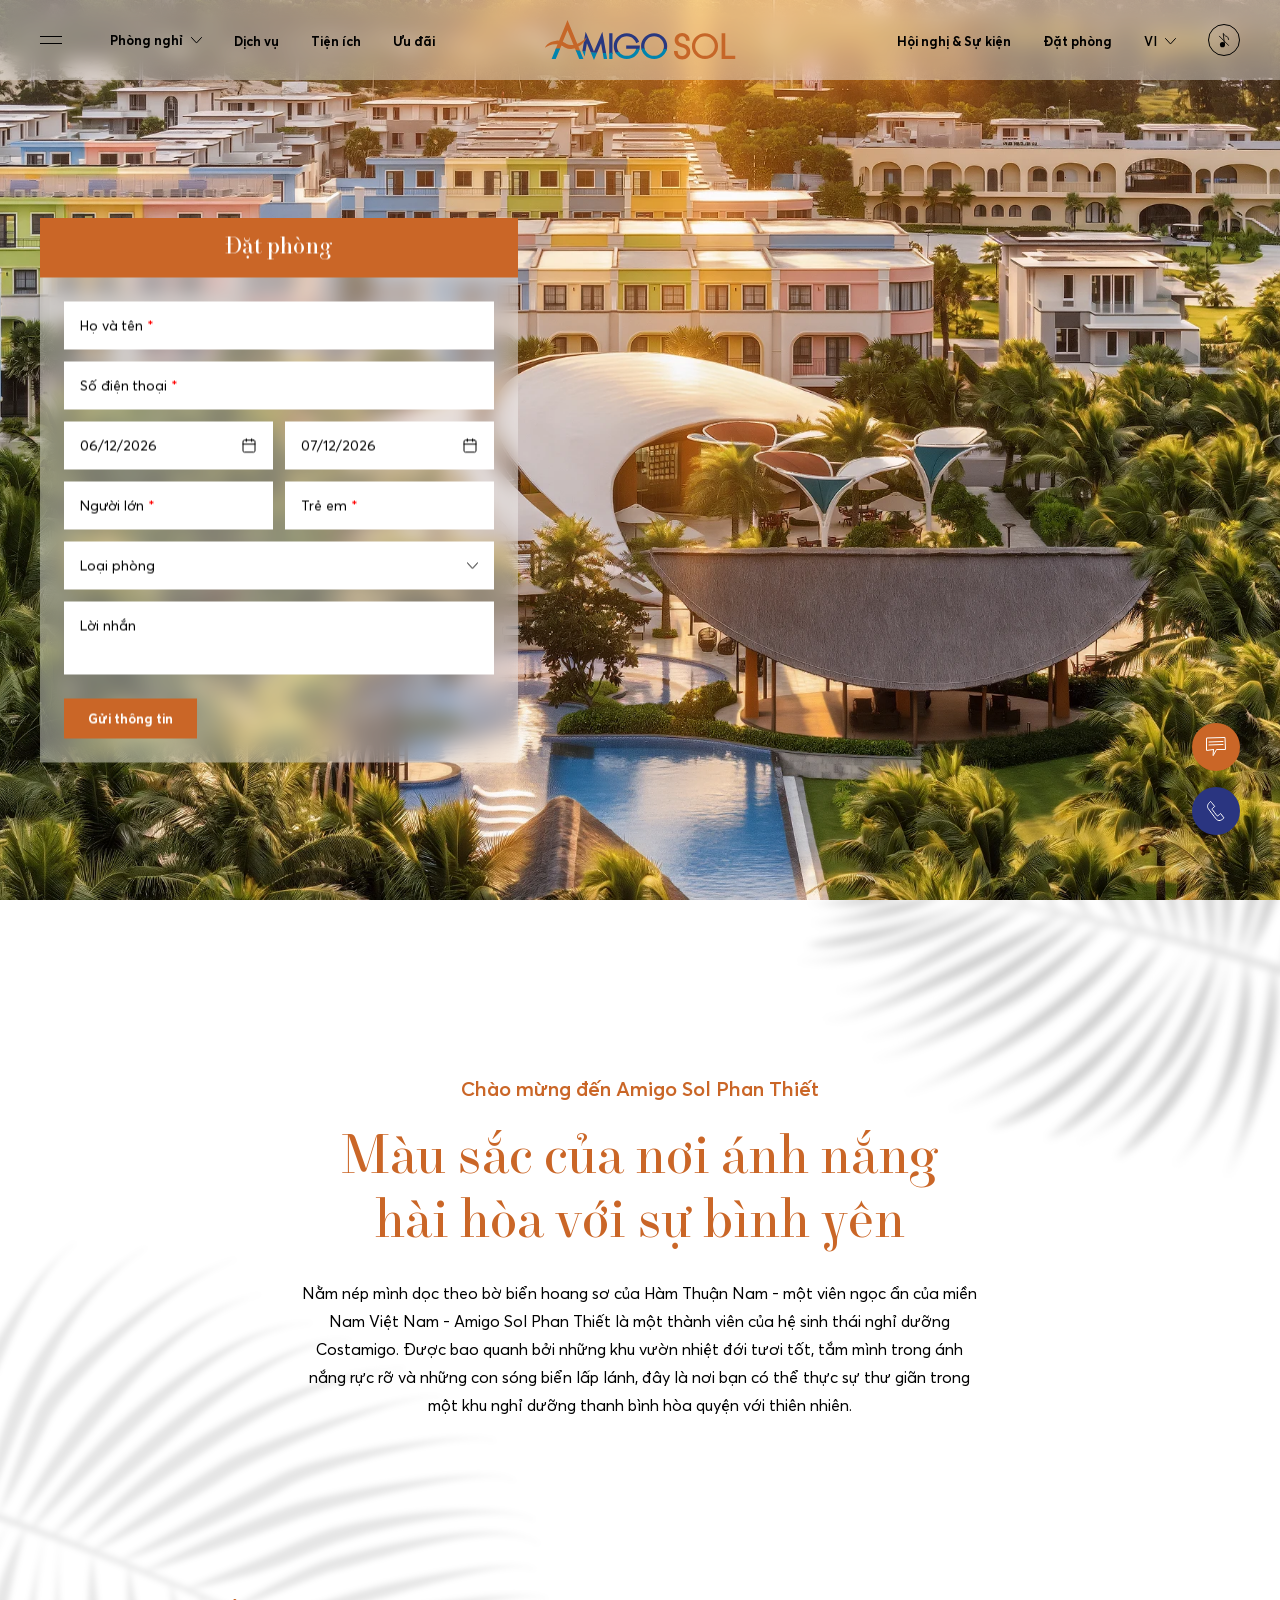
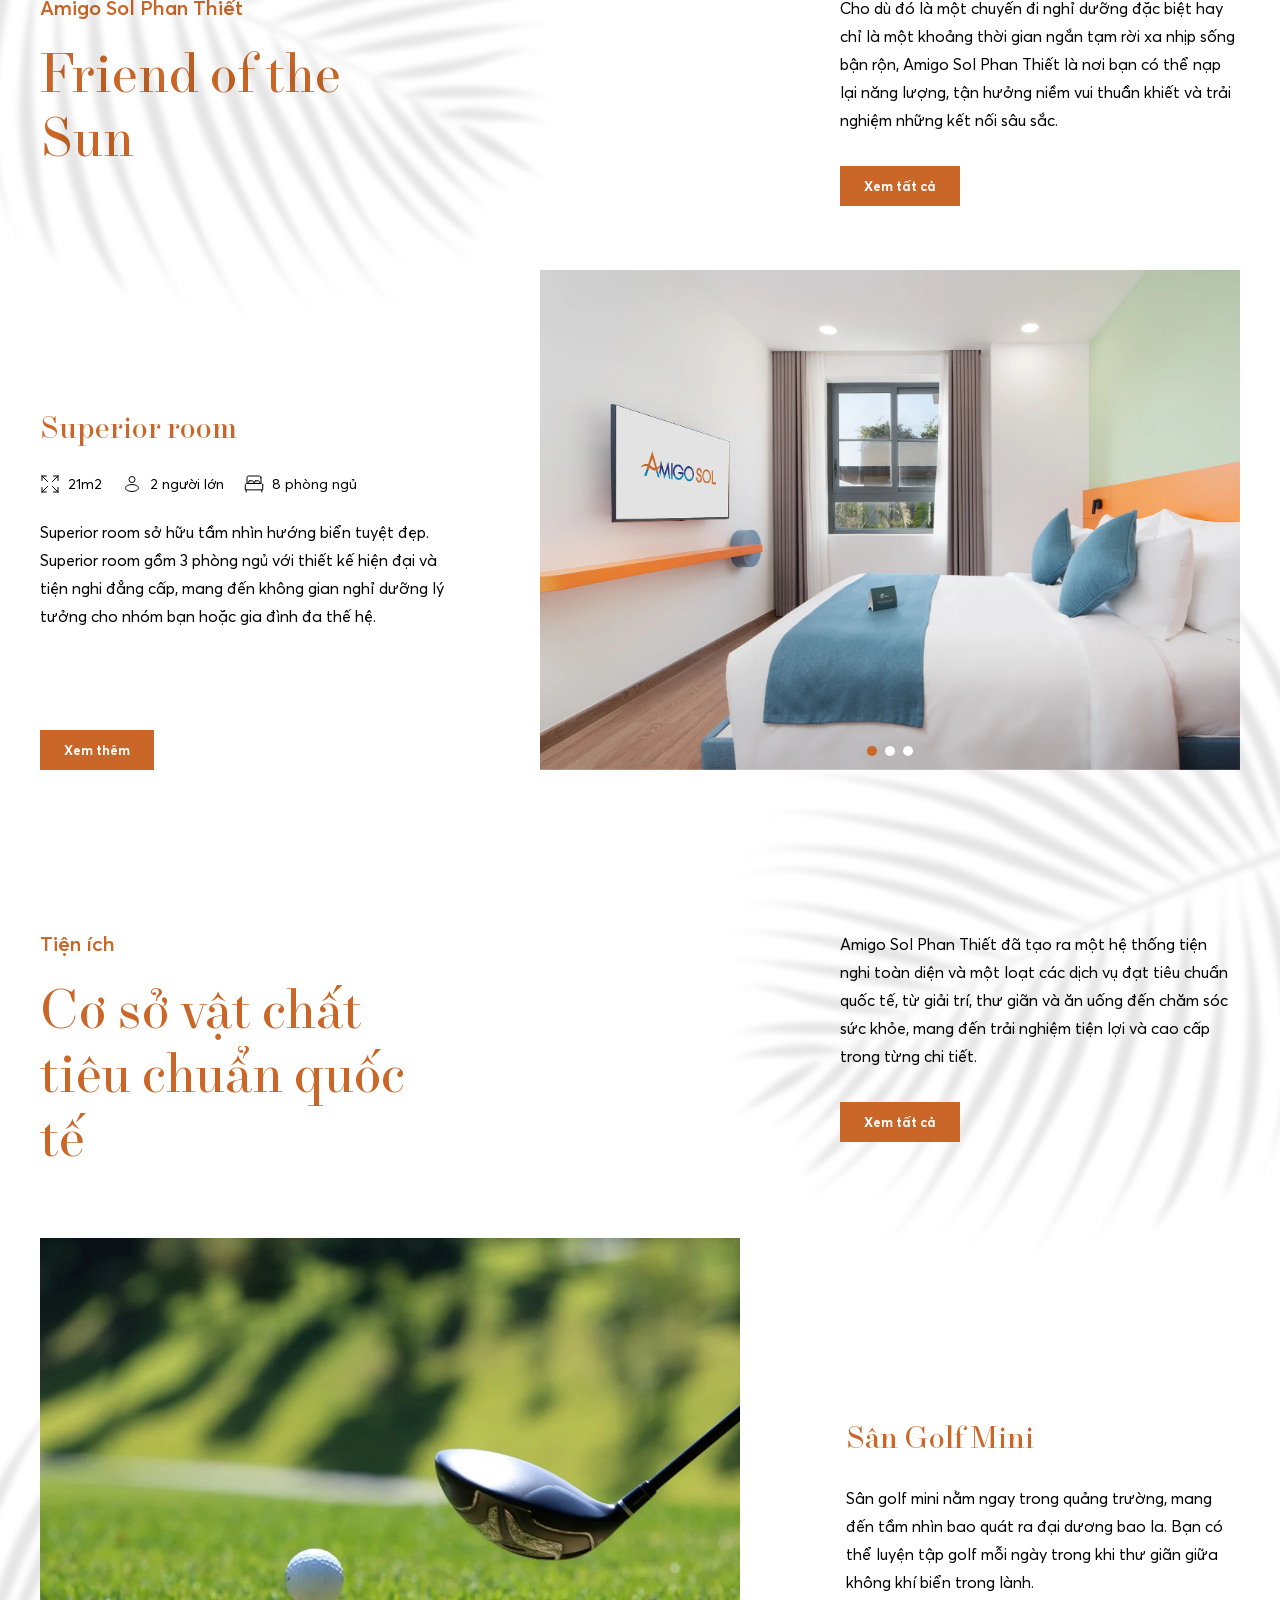
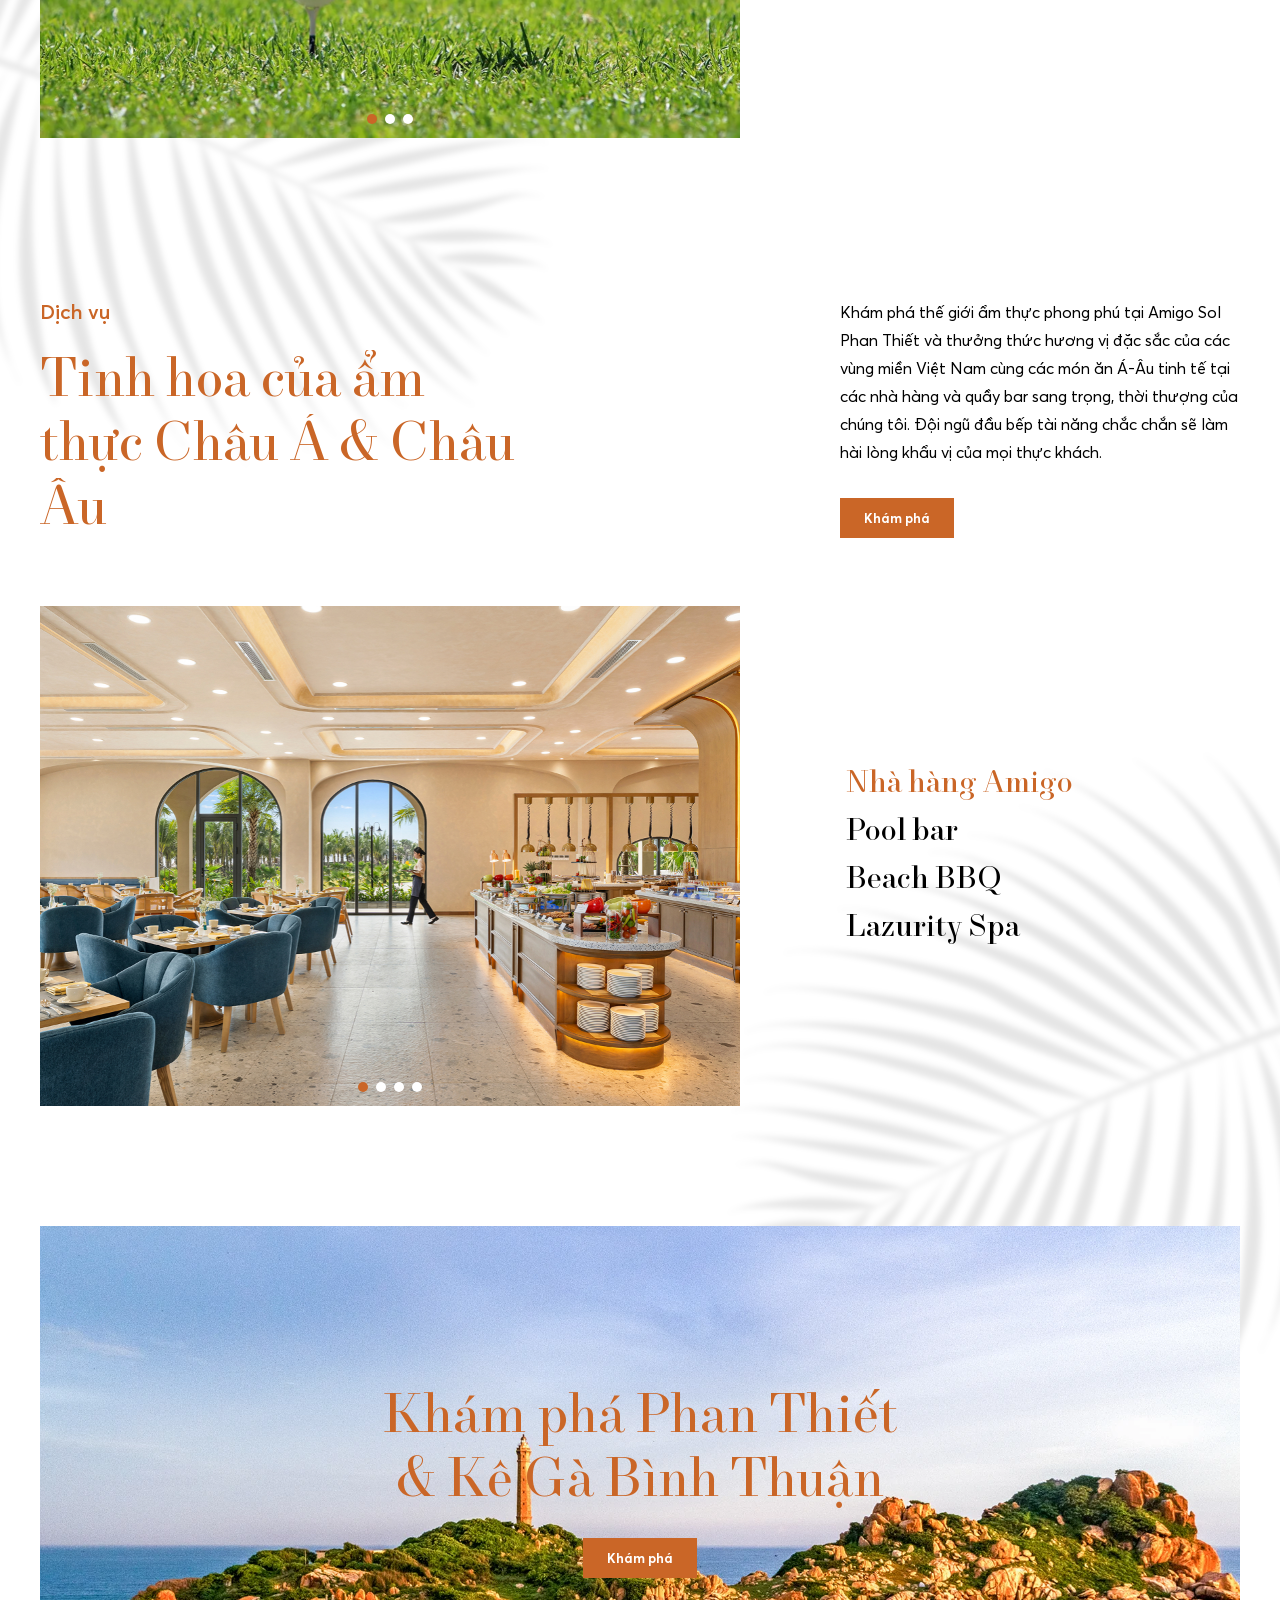
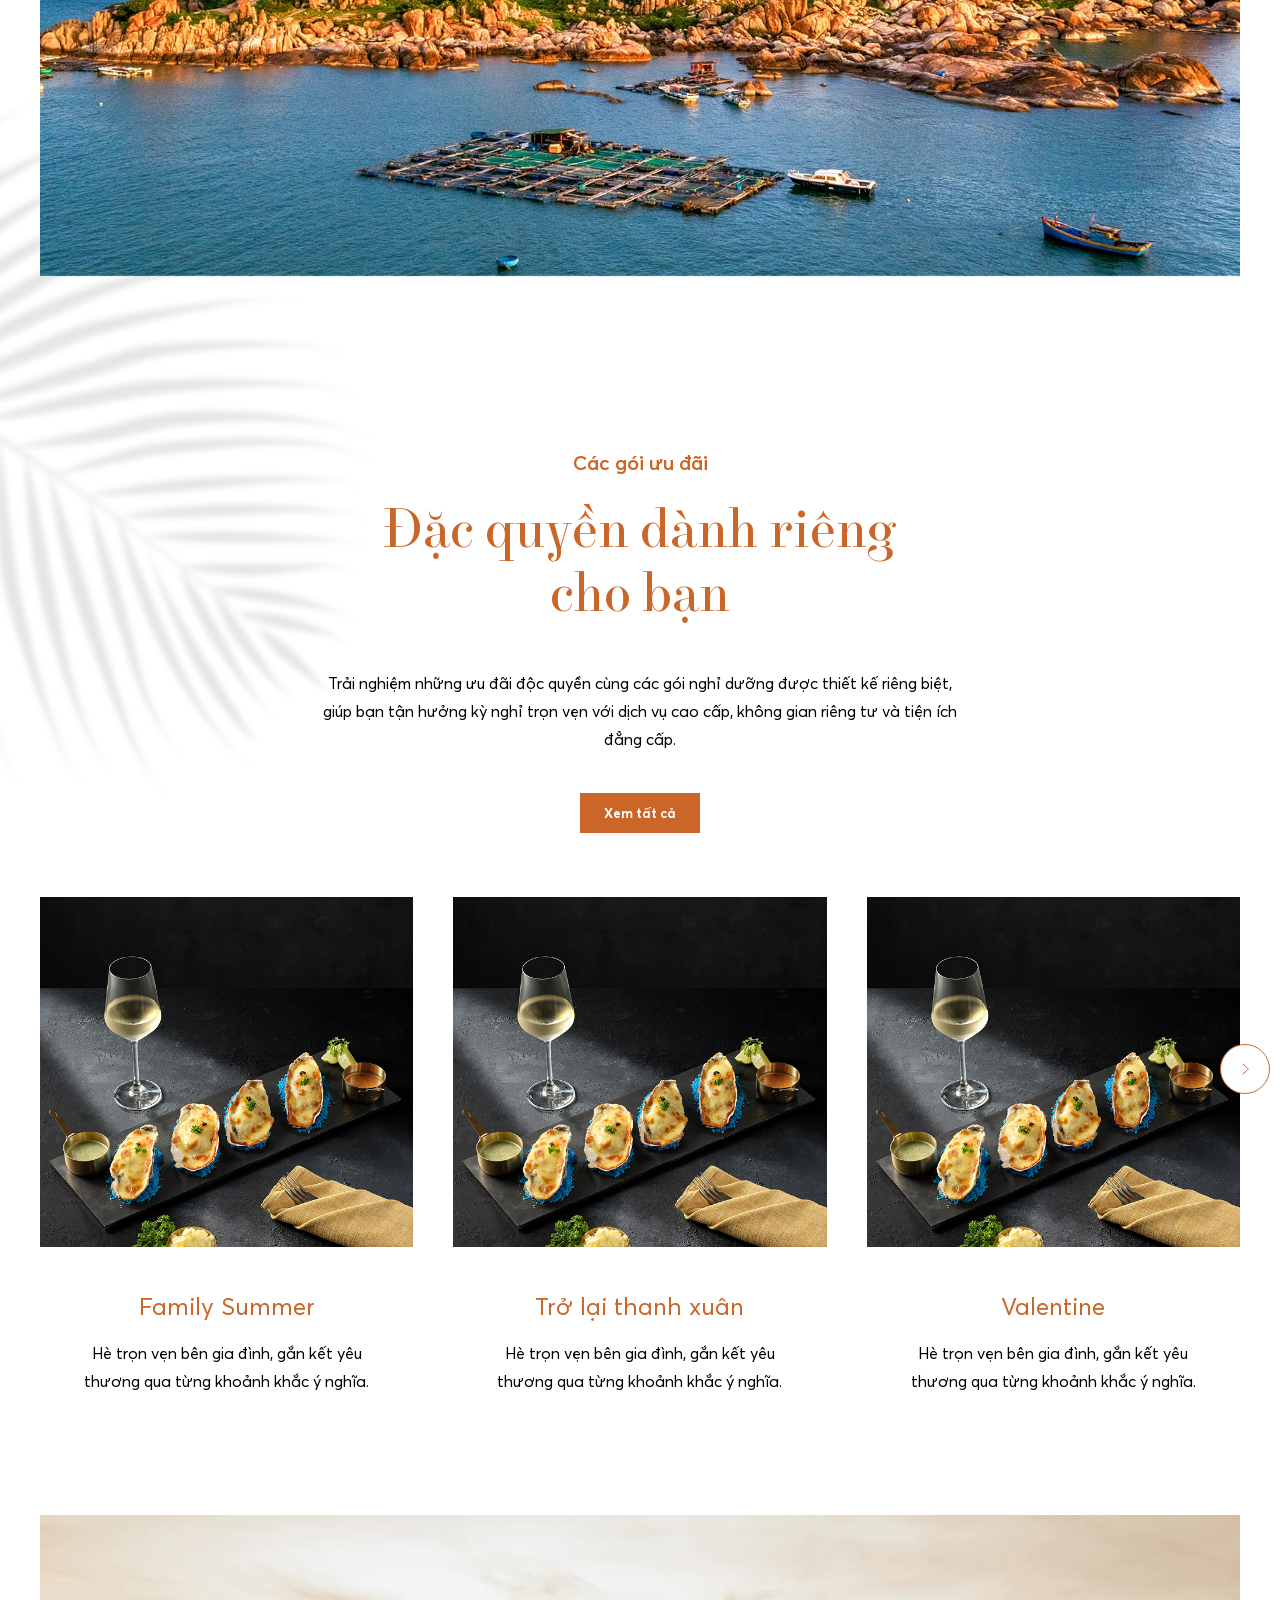
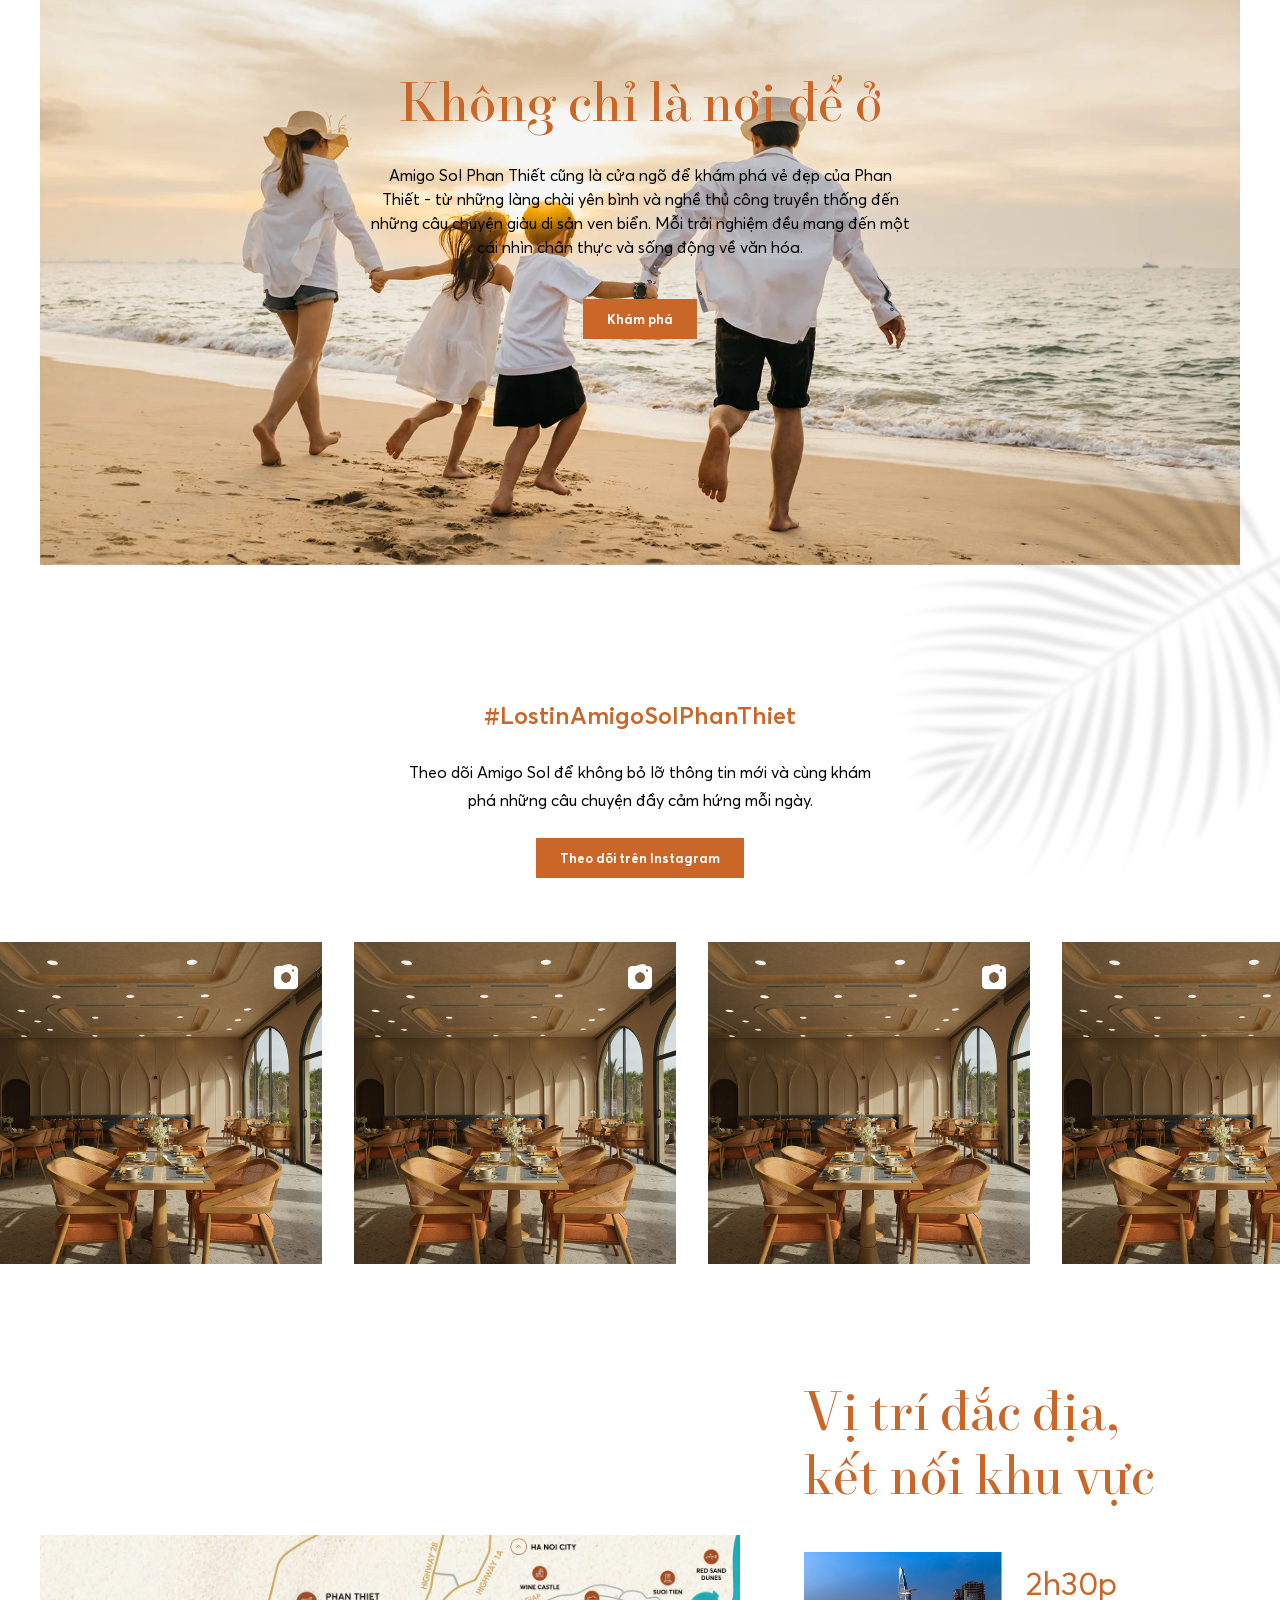
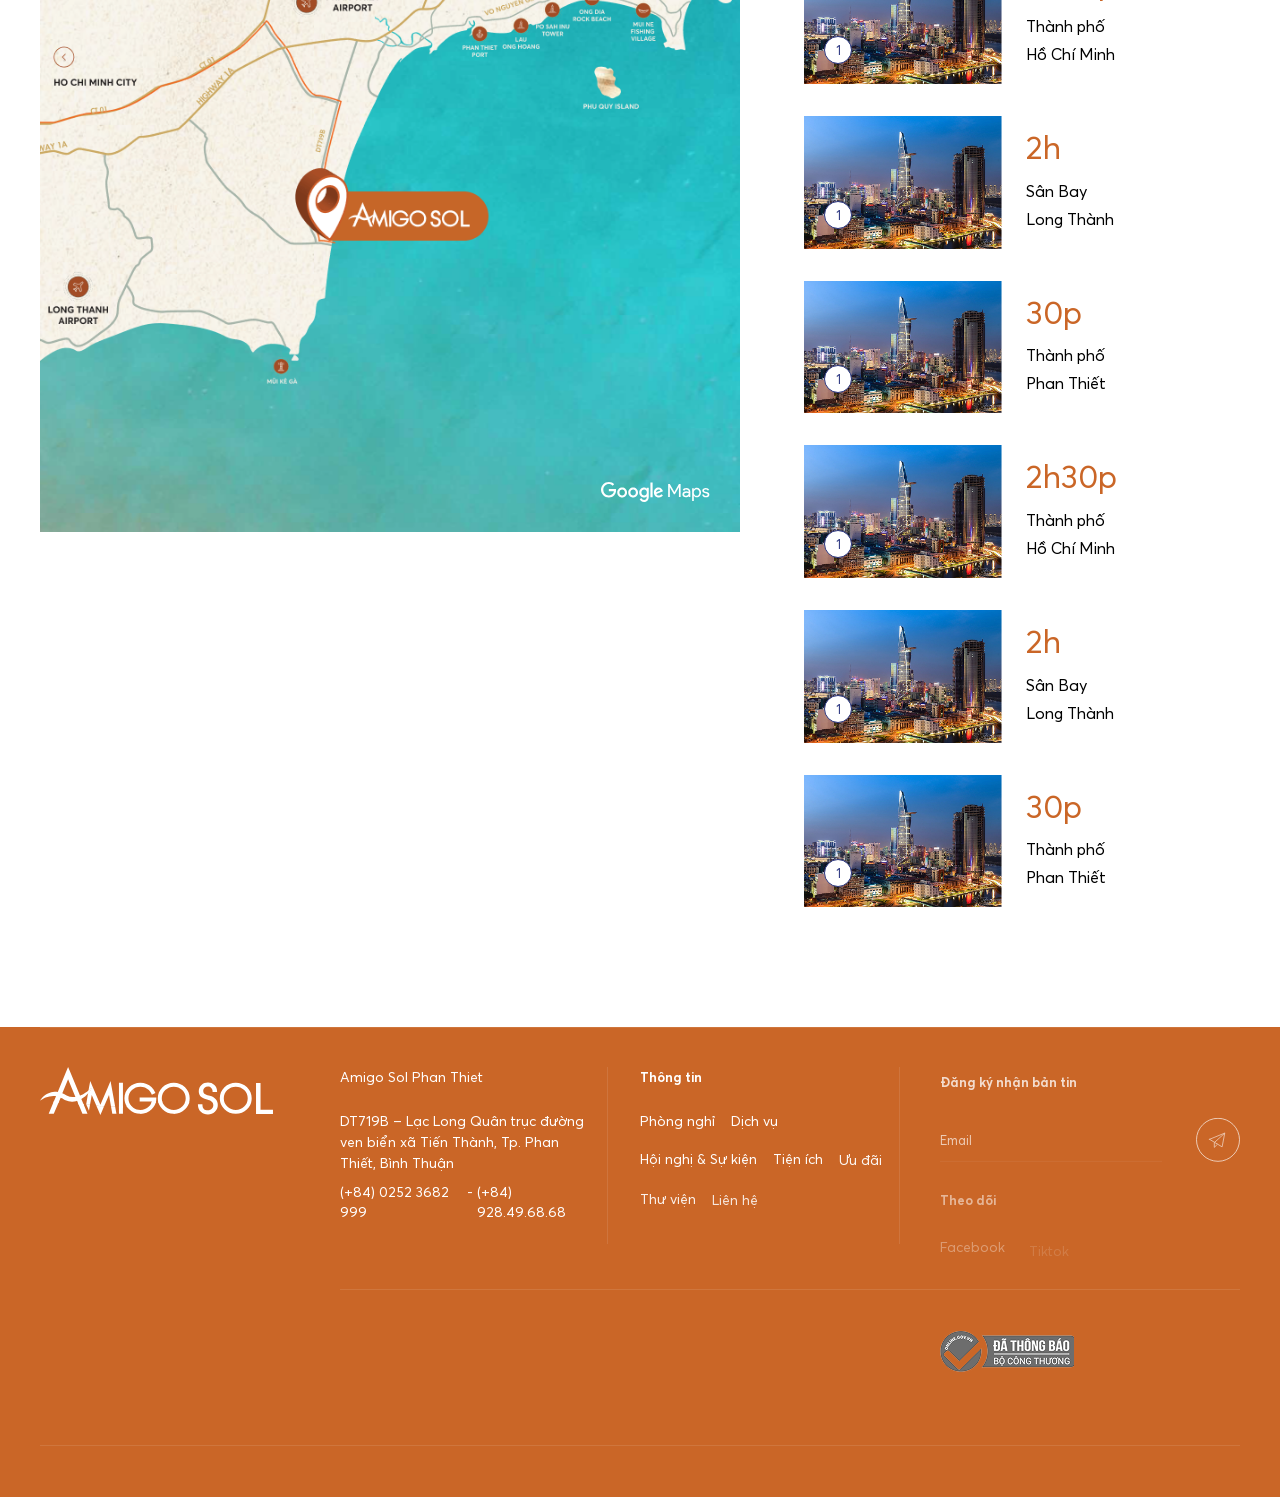
==== commit d7306279: "add new icon map" ====
--- a/index.html
+++ b/index.html
@@ -185,7 +185,7 @@
                 </div>
               </div>
             </div>
-            <div class="form-row d">
+            <div class="form-row d-none d-lg-block">
               <div class="input-item">
                 <textarea placeholder=" "></textarea>
                 <label for="">Lời nhắn</label>
@@ -728,13 +728,13 @@
               <div class="swiper-navigation-wrapper">
                 <div class="swiper-button-next swiper-btn-offer">
                   <svg width="7" height="12" viewBox="0 0 7 12" fill="none" xmlns="http://www.w3.org/2000/svg">
-                    <path d="M1 11L6.41861 6.07399C6.46225 6.03432 6.46225 5.96568 6.41861 5.92601L1 1" stroke="#232C6A"
+                    <path d="M1 11L6.41861 6.07399C6.46225 6.03432 6.46225 5.96568 6.41861 5.92601L1 1" stroke="#fff"
                       stroke-linecap="round" />
                   </svg>
                 </div>
                 <div class="swiper-button-prev swiper-btn-offer">
                   <svg width="7" height="12" viewBox="0 0 7 12" fill="none" xmlns="http://www.w3.org/2000/svg">
-                    <path d="M1 11L6.41861 6.07399C6.46225 6.03432 6.46225 5.96568 6.41861 5.92601L1 1" stroke="#232C6A"
+                    <path d="M1 11L6.41861 6.07399C6.46225 6.03432 6.46225 5.96568 6.41861 5.92601L1 1" stroke="#fff"
                       stroke-linecap="round" />
                   </svg>
                 </div>
@@ -896,23 +896,23 @@
                 <div class="section-map__map">
                   <img src="./assets/images/del/map-desktop.png" alt="" />
                 </div>
-                <a href="" target="_blank" class="map-link d-none">
+                <a href="" target="_blank" class="map-link ">
                   <svg width="109" height="20" viewBox="0 0 109 20" fill="none" xmlns="http://www.w3.org/2000/svg">
                     <path fill-rule="evenodd" clip-rule="evenodd"
                       d="M54.9852 10.3694L59.4352 8.51442C59.188 7.88892 58.4571 7.45754 57.5864 7.45754C56.4739 7.45214 54.9315 8.43893 54.9852 10.3694ZM60.2091 12.165L61.9074 13.2974C61.3592 14.1116 60.0425 15.5136 57.7584 15.5136C54.9315 15.5136 52.8892 13.319 52.8892 10.5204C52.8892 7.54921 54.9476 5.5271 57.5166 5.5271C60.1016 5.5271 61.3646 7.58695 61.7784 8.70315L62.0042 9.26934L55.3507 12.0302C55.8612 13.0332 56.6513 13.5454 57.7638 13.5454C58.8709 13.5454 59.6448 12.9954 60.2091 12.165ZM49.4227 15.2116H51.6101V0.533837H49.4227V15.2116ZM45.8542 10.5365C45.8542 8.77865 44.6825 7.48989 43.1938 7.48989C41.689 7.48989 40.4207 8.77865 40.4207 10.5365C40.4207 12.2782 41.6836 13.5454 43.1938 13.5454C44.6879 13.5454 45.8542 12.2782 45.8542 10.5365ZM47.7782 5.82906V14.7964C47.7782 18.4848 45.6123 20 43.0487 20C40.6356 20 39.1846 18.3715 38.6364 17.0504L40.5389 16.2578C40.8775 17.072 41.7105 18.0372 43.0487 18.0372C44.6879 18.0372 45.7091 17.0181 45.7091 15.1038V14.3866H45.6284C45.1394 14.9906 44.1935 15.5244 43.0057 15.5244C40.5174 15.5244 38.2333 13.3513 38.2333 10.5473C38.2333 7.72715 40.512 5.53249 43.0057 5.53249C44.1935 5.53249 45.1394 6.06093 45.6284 6.64869H45.7037V5.83446C45.7037 5.82906 47.7782 5.82906 47.7782 5.82906ZM23.9106 10.5204C23.9106 8.72472 22.6315 7.49528 21.1535 7.49528C19.6702 7.49528 18.3965 8.72472 18.3965 10.5204C18.3965 12.2998 19.6756 13.5454 21.1535 13.5454C22.6315 13.5454 23.9106 12.2944 23.9106 10.5204ZM26.0603 10.5204C26.0603 13.3944 23.8568 15.5136 21.1535 15.5136C18.4502 15.5136 16.2467 13.3944 16.2467 10.5204C16.2467 7.6247 18.4502 5.5271 21.1535 5.5271C23.8568 5.5271 26.0603 7.6247 26.0603 10.5204ZM34.9066 10.5204C34.9066 8.72472 33.6275 7.49528 32.1495 7.49528C30.6662 7.49528 29.3925 8.72472 29.3925 10.5204C29.3925 12.2998 30.6716 13.5454 32.1495 13.5454C33.6275 13.5454 34.9066 12.2944 34.9066 10.5204ZM37.0563 10.5204C37.0563 13.3944 34.8528 15.5136 32.1495 15.5136C29.4462 15.5136 27.2427 13.3944 27.2427 10.5204C27.2427 7.6247 29.4462 5.5271 32.1495 5.5271C34.8528 5.5271 37.0563 7.6247 37.0563 10.5204ZM7.84121 15.5136C3.58471 15.5136 0 12.0302 0 7.7595C0 3.48342 3.58471 0 7.84121 0C10.2006 0 11.8774 0.927474 13.1403 2.14074L11.6516 3.6344C10.7487 2.78242 9.52339 2.11917 7.84121 2.11917C4.72945 2.11917 2.29486 4.63737 2.29486 7.75411C2.29486 10.8762 4.72945 13.3891 7.84121 13.3891C9.8566 13.3891 11.0067 12.5748 11.743 11.8361C12.3449 11.2321 12.7426 10.3586 12.8931 9.16689H7.84121V7.04772H14.9461C15.0214 7.42518 15.059 7.87813 15.059 8.36883C15.059 9.95956 14.6237 11.9277 13.2317 13.3243C11.8774 14.7533 10.1414 15.5136 7.84121 15.5136Z"
-                      fill="#232C6A" />
+                      fill="#fff" />
                     <path
                       d="M67.1593 15.0643V2.02734H68.8373L73.3496 9.96784H73.4176L77.93 2.02734H79.6079V15.0643H77.93V7.32859L77.998 5.14439H77.93L73.8711 12.2886H72.8961L68.8373 5.14439H68.7692L68.8373 7.32859V15.0643H67.1593Z"
-                      fill="#232C6A" />
+                      fill="#fff" />
                     <path
                       d="M84.7323 15.359C83.78 15.359 83.009 15.086 82.3741 14.54C81.7392 13.994 81.4218 13.2659 81.4218 12.3786C81.4218 11.4003 81.8072 10.6495 82.5555 10.1035C83.3038 9.55747 84.2334 9.28446 85.3218 9.28446C86.2969 9.28446 87.1132 9.46646 87.7254 9.83048V9.58023C87.7254 8.92044 87.4986 8.39716 87.0451 8.01039C86.5916 7.62362 86.0474 7.41886 85.3899 7.41886C84.9137 7.41886 84.4602 7.53262 84.0747 7.76013C83.6892 7.98764 83.4172 8.30616 83.2584 8.71568L81.7392 8.05589C81.9433 7.53262 82.3514 7.03209 82.9636 6.57707C83.5759 6.12204 84.3695 5.89453 85.3672 5.89453C86.5009 5.89453 87.4533 6.2358 88.2016 6.89558C88.9498 7.55537 89.3353 8.51091 89.3353 9.71673V15.1088H87.7481V13.8802H87.68C86.9998 14.8357 86.0248 15.359 84.7323 15.359ZM85.0044 13.8119C85.6846 13.8119 86.3195 13.5617 86.8864 13.0384C87.4533 12.5151 87.7254 11.9236 87.7254 11.2183C87.2492 10.8315 86.5463 10.6268 85.5939 10.6268C84.7776 10.6268 84.1654 10.8088 83.7573 11.1501C83.3491 11.4913 83.1451 11.9236 83.1451 12.3786C83.1451 12.8109 83.3265 13.1522 83.7119 13.4252C84.0974 13.6982 84.5282 13.8119 85.0044 13.8119Z"
-                      fill="#232C6A" />
+                      fill="#fff" />
                     <path
                       d="M95.8424 15.3615C95.1621 15.3615 94.5499 15.225 94.0284 14.9293C93.5069 14.6335 93.0987 14.2695 92.8266 13.8372H92.7359L92.8039 15.0658V19.0017H91.1487V6.14733H92.7359V7.37589H92.8039C93.076 6.94362 93.4615 6.5796 94.0057 6.28384C94.5499 5.98807 95.1621 5.85156 95.8197 5.85156C96.9761 5.85156 97.9512 6.30658 98.7901 7.21663C99.6291 8.12667 100.037 9.26424 100.037 10.6066C100.037 11.9489 99.6291 13.0864 98.7901 13.9965C97.9738 14.9065 96.9761 15.3615 95.8424 15.3615ZM95.5703 13.8145C96.3412 13.8145 96.9988 13.5187 97.5657 12.9272C98.1326 12.3356 98.4047 11.5621 98.4047 10.5838C98.4047 9.6055 98.1326 8.83196 97.5657 8.24043C96.9988 7.6489 96.3412 7.35314 95.5703 7.35314C94.7767 7.35314 94.1191 7.64891 93.5749 8.21768C93.0307 8.80921 92.7586 9.58275 92.7586 10.561C92.7586 11.5393 93.0307 12.3356 93.5749 12.9044C94.1191 13.5414 94.7767 13.8145 95.5703 13.8145Z"
-                      fill="#232C6A" />
+                      fill="#fff" />
                     <path
                       d="M104.891 15.3593C103.893 15.3593 103.077 15.109 102.442 14.6313C101.784 14.1535 101.331 13.5392 101.013 12.8112L102.51 12.197C102.986 13.3118 103.78 13.8805 104.913 13.8805C105.435 13.8805 105.866 13.7668 106.183 13.5393C106.523 13.3117 106.682 13.016 106.682 12.6292C106.682 12.0377 106.274 11.651 105.457 11.4462L103.666 11.014C103.099 10.8775 102.555 10.5817 102.056 10.195C101.557 9.80823 101.285 9.23948 101.285 8.55698C101.285 7.76073 101.625 7.12372 102.328 6.64597C103.031 6.14547 103.848 5.91797 104.8 5.91797C105.594 5.91797 106.296 6.09997 106.909 6.46397C107.521 6.82797 107.974 7.32847 108.224 8.01097L106.773 8.60248C106.455 7.80622 105.775 7.41948 104.732 7.41948C104.233 7.41948 103.825 7.53323 103.485 7.73798C103.145 7.94273 102.986 8.21572 102.986 8.57973C102.986 9.08023 103.371 9.44423 104.165 9.62623L105.934 10.0357C106.773 10.2405 107.385 10.559 107.793 11.0367C108.201 11.5145 108.383 12.0377 108.383 12.6292C108.383 13.4255 108.065 14.108 107.408 14.6313C106.773 15.0863 105.934 15.3593 104.891 15.3593Z"
-                      fill="#232C6A" />
+                      fill="#fff" />
                   </svg>
                 </a>
               </div>
--- a/assets/main/css/style.min.css
+++ b/assets/main/css/style.min.css
@@ -1 +1 @@
-:root{--font-heading:"VL NewParis Headline",sans-serif;--font-body:"Averta",sans-serif;--color-black:#000000;--color-white:#ffffff;--color-primary:#2a3580;--color-secondary:#ca6627;--color-third:#0084ae;--color-bg:#d9bb9b}.color-black{color:var(--color-black)}.color-white{color:var(--color-white)}.color-primary{color:var(--color-primary)}.color-secondary{color:var(--color-secondary)}.color-third{color:var(--color-third)}.limit-width{max-width:1440px;width:100%;margin:0 auto}.font-heading{font-family:var(--font-heading)}.font-body{font-family:var(--font-body)}.h0-font{font-size:56px;line-height:64px;font-weight:400}@media (max-width:991px){.h0-font{font-size:32px;line-height:40px}}.h1-font{font-size:40px;line-height:48px;font-weight:400}@media (max-width:991px){.h1-font{font-size:32px;line-height:40px}}.h1-mobile{font-size:32px;line-height:40px;font-weight:400}@media (max-width:991px){.h1-mobile{font-size:24px;line-height:32px}}.h2-font{font-size:24px;line-height:40px;font-weight:400}@media (max-width:991px){.h2-font{font-size:20px;line-height:32px}}.h2-mobile{font-size:20px;line-height:32px;font-weight:400}.b0-font{font-size:20px;line-height:28px;font-weight:600}.b1-font{font-size:16px;line-height:28px}.b2-font{font-size:13px;line-height:20px;font-weight:700;letter-spacing:3%}.b2-medium{font-size:14px;line-height:20px;font-weight:400}*,:after,:before{box-sizing:border-box}*{margin:0;padding:0;font:inherit}canvas,img,picture,svg,video{display:block;max-width:100%}input,select,textarea{background-color:transparent;outline:0}button{cursor:pointer;background-color:transparent;outline:0;border:0}[type=button],[type=reset],[type=submit],button{-webkit-appearance:button}[type=button]::-moz-focus-inner,[type=reset]::-moz-focus-inner,[type=submit]::-moz-focus-inner,button::-moz-focus-inner{border-style:none;padding:0}[type=button]:-moz-focusring,[type=reset]:-moz-focusring,[type=submit]:-moz-focusring,button:-moz-focusring{outline:1px solid #000}[type=checkbox],[type=radio]{box-sizing:border-box;padding:0}[type=search]::-webkit-search-decoration{-webkit-appearance:none}button:focus{outline:0}a,a:hover{text-decoration:none;cursor:pointer;outline:0;color:inherit}ol,ul{list-style:none;margin:0;padding:0}h1,h2,h3,h4,h5,h6,p{margin:0;padding:0;overflow-wrap:break-word}body{width:100%;min-height:100vh;text-rendering:optimizeLegibility!important;-webkit-font-smoothing:auto!important;-moz-osx-font-smoothing:grayscale!important;font-family:var(--font-body);overflow-x:hidden}.background-pattern{position:relative}.background-pattern::before{content:"";position:absolute;top:0;left:0;width:100%;height:100%;background-image:url(../../images/icons/bg.png);background-repeat:repeat-y;background-size:100% auto;z-index:-1}::selection{background-color:var(--color-secondary);color:var(--color-white)}.hover-underline-black,.hover-underline-white{position:relative}.hover-underline-black::before,.hover-underline-white::before{content:"";position:absolute;width:100%;height:1px;background-color:var(--color-black);bottom:-2px;left:0;transform:scaleX(0);transform-origin:bottom right;transition:transform .3s cubic-bezier(.4,0,.2,1)}.hover-underline-black:hover::before,.hover-underline-white:hover::before{transform:scaleX(1);transform-origin:bottom left}.hover-underline-black.active::before,.hover-underline-white.active::before{transform:scaleX(1);transform-origin:bottom left}.hover-underline-white::before{background-color:var(--color-white)}.btn-general,.global-button{display:block;height:40px;background-color:var(--color-secondary);width:max-content;padding:10px 24px;color:var(--color-white);transition:all .3s ease;font-size:13px;line-height:20px;font-weight:700}.btn-general:hover,.global-button:hover{background-color:var(--color-primary);color:var(--color-white)}.btn-general.secondary,.global-button.secondary{background-color:transparent;border:1px solid var(--color-secondary);color:var(--color-secondary)}.btn-general.secondary:hover,.global-button.secondary:hover{background-color:var(--color-secondary);color:var(--color-white)}.spacing-120{height:120px}@media (max-width:991px){.spacing-120{height:80px}}.spacing-16x{height:160px}@media (max-width:991px){.spacing-16x{height:80px}}.animation-image-clip{clip-path:inset(0);transition-duration:1s;transition-timing-function:cubic-bezier(.4,0,.2,1);transition-property:clip-path;transition-property:clip-path,-webkit-clip-path;overflow:hidden;will-change:clip-path}@media (min-width:992px){.animation-image-clip:hover{clip-path:inset(3%)}.animation-image-clip:hover img{transform:scale(1.05)}}.animation-image-clip img{transition-property:-webkit-transform;transition-property:transform;transition-property:transform,-webkit-transform;transition-timing-function:cubic-bezier(.4,0,.2,1);transition-duration:1s;transition-timing-function:cubic-bezier(.4,0,.2,1)}.dropdown-custom{position:relative}.dropdown-custom__item{color:var(--color-primary)!important;font-weight:600;cursor:pointer}.dropdown-custom__item:not(:first-child){margin-top:8px}.dropdown-custom__text{font-weight:600}.dropdown-custom-btn{display:flex;align-items:center;gap:8px}.dropdown-custom-menu{position:absolute;background-color:var(--color-white);padding:6px 0;bottom:0;left:0;transform:translateY(100%);transition:all .3s ease;clip-path:polygon(0 0,100% 0,100% 0,0 0);will-change:clip-path}.dropdown-custom-menu.dropdown--active{clip-path:polygon(0 0,100% 0,100% 100%,0 100%)}.e-card-list{margin-bottom:120px}.e-card-list.list-even{margin-bottom:200px}@media (max-width:991px){.e-card-list{margin-bottom:80px!important}}.hover-scale{overflow:hidden}.hover-scale img{transition:transform .3s ease}.hover-scale:hover img{transform:scale(1.03)}.modal-booking .booking-form{position:unset;transform:none}.modal-booking .modal-content{border:none;border-radius:unset;background-color:transparent}.modal-booking .modal-dialog{max-width:440px;gap:24px;pointer-events:auto}@media (max-width:991px){.modal-booking .modal-dialog{margin:auto}}.modal-booking .modal-close{cursor:pointer}.modal-booking .modal-close .btn-close:focus{box-shadow:none}.modal-booking .modal-close button{width:24px;height:24px;background:0 0;color:transparent;opacity:1}.modal-booking .modal-body{padding:0}.modal-booking-success .modal-body{padding:64px 48px 140px;position:relative}.modal-booking-success .modal-body::after{content:"";position:absolute;right:0;bottom:0;width:210px;height:210px;background-image:url(../../images/artwork/so.svg);opacity:.3}.modal-booking-success .modal-dialog{gap:24px}.modal-booking-success .modal-close{cursor:pointer}.modal-booking-success .modal-close button{width:24px;height:24px;background:0 0}.modal-booking-success .modal-content{border:none;border-radius:unset;position:relative;background-image:url(../../images/culinary-detail/bg-modal.png);background-repeat:no-repeat;background-size:cover}.modal-booking-success .modal-content .content-logo{width:65px;height:66px;margin:0 auto}.modal-booking-success .modal-content .content-logo img{width:100%;height:100%;object-fit:cover}.modal-booking-success .modal-content .content-box{margin-top:40px}.modal-booking-success .modal-content .content-box .title{margin-bottom:24px}.lightpick{padding:15px;font-family:var(--font-body);color:var(--color-black);border-radius:0!important}.lightpick__month-title-bar{margin-bottom:15px}.lightpick__day.is-today{color:var(--color-secondary);font-weight:900;background-image:none}.lightpick__day.is-start-date{background-image:none;background-color:var(--color-pattern);color:var(--color-secondary)!important}.lightpick__day.is-available:hover{background-image:none}.lightpick__day.is-in-range:hover{background-image:none}.lightpick__day.is-start-date.is-end-date,.lightpick__day:not(.is-disabled):hover{background-image:none}.lightpick__day.is-in-range{background-color:var(--color-pattern);color:var(--color-secondary)}.lightpick__day.is-end-date.is-in-range,.lightpick__day.is-end-date.is-in-range.is-flipped,.lightpick__day.is-start-date.is-in-range,.lightpick__day.is-start-date.is-in-range.is-flipped{background-color:var(--color-secondary);font-weight:900;color:var(--color-white)!important}.lightpick__day-of-the-week,.lightpick__month-title>.lightpick__select-months{font-weight:600;color:var(--color-black)}.lightpick__month-title{padding:0;margin-left:8px}.lightpick__day-of-the-week,.lightpick__month-title>.lightpick__select-months{text-align:left}.lightpick__toolbar{display:flex;gap:5px}.lightpick__month-title>.lightpick__select{color:var(--color-black)}.lightpick__month-title>.lightpick__select.lightpick__select-years{font-weight:600}.lightpick__next-action,.lightpick__previous-action{display:flex;justify-content:center;align-items:center;font-size:0;background-repeat:no-repeat;background-position:55% 50%;background-size:40%;margin:0;position:relative;background-color:var(--color-secondary);transition:all .3s ease}.lightpick__next-action:hover,.lightpick__previous-action:hover{background-color:var(--color-primary)}.lightpick__next-action::before,.lightpick__previous-action::before{content:"";display:block;width:10px;height:10px;background-image:url(../../images/icons/icon-arrow-white.svg);background-repeat:no-repeat;background-position:55% 50%;background-size:contain;position:absolute;top:50%;left:50%;transform:translate(-50%,-50%) rotate(90deg)}.lightpick__previous-action{transform:rotate(180deg)}#header{position:fixed;top:0;left:0;right:0;width:100%;z-index:99;transition:transform .4s ease}#header.scrolled{transform:translateY(-100%)}.header-wrapper{display:flex;align-items:center;justify-content:space-between;padding:24px 40px;position:relative;z-index:99;background-color:rgba(255,255,255,.4);backdrop-filter:blur(10px)}@media (max-width:991px){.header-wrapper{padding:16px 24px}}.header-logo{position:absolute;top:50%;left:50%;transform:translate(-50%,-50%)}.header-logo img{width:auto;height:40px}@media (max-width:991px){.header-logo img{height:32px;width:auto}}.header-menu{display:flex;align-items:center}.header-menu .btn-hamburger{display:flex;align-items:center;gap:5px;color:var(--color-white);margin-right:48px;position:relative}.header-menu .btn-hamburger::after{content:"";position:absolute;width:40px;height:40px;top:50%;left:50%;transform:translate(-50%,-50%);z-index:2}.header-menu .btn-hamburger.change .group-ic .ic span{background-color:var(--color-white)}.header-menu .btn-hamburger.change .group-ic .ic span:first-child{transform:rotate(45deg);top:4px!important}.header-menu .btn-hamburger.change .group-ic .ic span:last-child{transform:rotate(-45deg);bottom:3px!important}.header-menu .btn-hamburger .group-ic{width:22px;height:8px}.header-menu .btn-hamburger .group-ic .ic{width:100%;height:100%;display:flex;flex-direction:column;justify-content:space-between;position:relative}.header-menu .btn-hamburger .group-ic .ic span{display:block;width:100%;height:1px;background-color:var(--color-black);transition:all .2s ease;position:absolute;transform:rotate(0)}.header-menu .btn-hamburger .group-ic .ic span:first-child{top:0}.header-menu .btn-hamburger .group-ic .ic span:last-child{bottom:0}.header-menu .btn-music{margin-left:32px;height:32px;width:32px;position:relative;border:1px solid var(--color-black);border-radius:50%;background-size:100% 100%}.header-menu .btn-music .line-muted{opacity:0;visibility:hidden;transition:all .2s ease}.header-menu .btn-music.pause .line-muted{opacity:1;visibility:visible}.header-menu .btn-music svg{width:11px;height:16px;position:absolute;top:50%;left:50%;transform:translate(-50%,-50%)}.header-menu .btn-music .icon-pause{opacity:0;visibility:hidden}.header .menu{display:flex;align-items:center;gap:32px}.header .menu .menu-item-has-children{gap:8px;position:relative}.header .menu .menu-item-has-children:hover::after{opacity:1;visibility:visible}.header .menu .menu-item-has-children::after{content:"";width:100%;height:30px;background-color:transparent;position:absolute;top:100%;left:0;opacity:0;visibility:hidden}.header .menu .menu-item-has-children:hover .sub-menu{clip-path:polygon(0 0,100% 0,100% 100%,0 100%)}.header .menu .menu-item-has-children .sub-menu{transition:all .4s ease;background-color:var(--color-bg);padding:24px;position:absolute;left:-24px;top:calc(100% + 30px);width:max-content;max-width:276px;clip-path:polygon(0 0,100% 0,100% 0,0 0);will-change:clip-path}.header .menu .menu-item-has-children .sub-menu li:not(:last-child){margin-bottom:8px}.header .menu .menu-item-has-children .sub-menu a{color:var(--color-black);font-size:13px;line-height:20px;font-weight:600}.header .menu .menu-item-has-children .sub-menu a::before{background-color:var(--color-primary)}.header-sub-menu{position:fixed;left:0;top:0;bottom:0;width:100%;min-height:calc(100svh - 80px);will-change:transform;transition:all .5s ease;opacity:0;visibility:hidden;z-index:94}.header-sub-menu.show{opacity:1;visibility:visible}.header-sub-menu__container{display:grid;grid-template-columns:4fr 8fr;height:100%}@media (max-width:991px){.header-sub-menu__container{grid-template-columns:1fr;position:relative}}.header-sub-menu__container .sub-menu{display:flex;justify-content:center;align-items:center;height:100%}@media (max-width:991px){.header-sub-menu__container .sub-menu{overflow-y:scroll;height:calc(100vh - 100px);padding-bottom:100px;padding-top:140px}.header-sub-menu__container .sub-menu::-webkit-scrollbar{display:none}}.header-sub-menu__container .sub-menu ul{display:flex;align-items:center;flex-direction:column;gap:24px}@media (max-width:991px){.header-sub-menu__container .sub-menu ul{gap:18px}}@media (max-width:480px){.header-sub-menu__container .sub-menu ul li a{white-space:nowrap;font-size:20px;line-height:30px}}.header-sub-menu__container .sub-menu ul li a:hover{color:var(--color-white)}.header-sub-menu__container .sub-menu ul li a::before{background-color:var(--color-white);height:1px;bottom:-4px;mask-size:100% auto}@media (max-width:480px){.header-sub-menu__container .sub-menu ul li a::before{bottom:-2px}}.header-sub-menu .sub-menu-container{background-color:var(--color-secondary);position:relative;padding-top:80px}@media (max-width:991px){.header-sub-menu .sub-menu-container{padding-top:0}}.header-sub-menu .sub-menu-container::before{content:"";position:absolute;top:0;left:0;width:100%;height:80px;background-color:#282828}@media (max-width:991px){.header-sub-menu .sub-menu-container::before{height:64px;background-color:var(--color-secondary)}}@media (max-width:991px){.header-sub-menu .sub-menu-container{position:relative}}.header-sub-menu .sub-menu-container .menu-has-children .sub-menu{opacity:0;visibility:hidden;position:absolute;top:64px;left:0}.header-sub-menu .sub-menu-overlay{background-color:rgba(0,0,0,.8)}.header .lang{margin-left:32px;transform:translateY(1px);cursor:pointer}.header .lang .dropdown-custom{position:relative}.header .lang .dropdown-custom-item{color:var(--color-primary)!important;font-weight:600}.header .lang .dropdown-custom-item:not(:first-child){margin-top:8px}.header .lang .dropdown-custom-item span{color:var(--color-black)}.header .lang .dropdown-custom-text{font-weight:600}.header .lang .dropdown-custom-text span{color:var(--color-black)}.header .lang .dropdown-custom-btn{display:flex;align-items:center;gap:8px}.header .lang .dropdown-custom-menu{position:absolute;background-color:var(--color-bg);padding:12px 24px;bottom:-29px;left:-24px;transform:translateY(100%);transition:all .3s ease;clip-path:polygon(0 0,100% 0,100% 0,0 0);will-change:clip-path}.header .lang .dropdown-custom-menu.dropdown--active{clip-path:polygon(0 0,100% 0,100% 100%,0 100%)}.header-sub-menu__bottom{background-color:var(--color-secondary);display:flex;justify-content:center;align-items:center;position:absolute;z-index:10;bottom:0;left:0;right:0;height:50px}.header-sub-menu__bottom .bottom-wrapper{display:grid;grid-template-columns:1fr 1fr;height:100%;border-top:1px solid rgba(255,255,255,.1);width:calc(100% - 48px)}.header-sub-menu__bottom .lang{margin-left:0;display:flex;justify-content:center;align-items:center}.header-sub-menu__bottom .lang .dropdown-custom-menu{top:-16px;bottom:unset;transform:translateY(-100%);clip-path:polygon(0 100%,100% 100%,100% 100%,0 100%)}.header-sub-menu__bottom .lang span{color:var(--color-white)!important}.header-sub-menu__bottom .virtual-link{display:flex;justify-content:center;align-items:center;border-left:1px solid rgba(255,255,255,.1)}.section-banner{position:relative;height:100vh}@media (max-width:991px){.section-banner{max-height:640px}}.section-banner__container{width:100%;height:100vh}@media (max-width:991px){.section-banner__container{max-height:640px}}.section-banner__wrapper{width:100%;height:100%}@media (min-width:991px){.section-banner__wrapper{height:100vh;overflow:hidden}}.section-banner__wrapper .video{width:100%;position:relative;overflow:hidden;padding-bottom:56.25%;height:0;max-width:100%}@media (max-width:991px){.section-banner__wrapper .video{height:100%}}.section-banner__wrapper .video iframe{position:absolute;top:0;left:0;width:100%;height:100%}@media (max-width:1400px){.section-banner__wrapper .video iframe{height:100vh;width:177.78vh;top:50%;left:50%;-webkit-transform:translate(-50%,-50%);-ms-transform:translate(-50%,-50%);transform:translate(-50%,-50%);padding-bottom:0}}.section-banner__wrapper video{object-fit:cover}.section-banner__wrapper picture{width:100%;height:100%;overflow:hidden}.section-banner__wrapper img{width:100%;height:100%;object-fit:cover}.section-banner .banner-slider{width:100%;height:100%}.section-banner .banner-slider-img{width:100%;height:100%}.section-banner .banner-slider-img img{width:100%;height:100%;object-fit:cover}.section-banner .banner-slider .swiper-btn-custom{margin:0;width:80px;height:80px;background-color:var(--color-pattern);border:1px solid var(--color-primary);border-radius:50%;display:flex;justify-content:center;align-items:center;top:0;left:0;opacity:0;transition:opacity .3s cubic-bezier(.4,0,.2,1),transform .3s cubic-bezier(.4,0,.2,1);transform-origin:center;z-index:999;cursor:none}.section-banner .banner-slider .swiper-btn-custom::after{content:unset;font-size:0}.section-banner .banner-slider .swiper-btn-custom svg{width:auto;height:auto}.section-banner .swiper-pagination-bullet{width:10px;height:10px;background-color:var(--color-white);opacity:1}.section-banner .swiper-pagination-bullet-active{background-color:var(--color-secondary)}.booking-form{position:absolute;left:40px;z-index:5;top:50%;transform:translateY(calc(-50% + 40px));height:auto;background-color:rgba(255,255,255,.4);backdrop-filter:blur(10px)}@media (max-width:991px){.booking-form{width:calc(100% - 48px);left:24px;transform:translateY(calc(-50% + 24px))}}.booking-form-head{display:flex;justify-content:center;align-items:center;padding:16px;background-color:var(--color-secondary)}.booking-form-head h3{font-size:24px;line-height:28px}.booking-form-main{display:flex;flex-direction:column;gap:12px;padding:24px}.booking-form-main>*{font-size:14px;line-height:20px}.booking-form-main .input-item{position:relative;background-color:var(--color-white);padding:14px 16px}.booking-form-main .input-item input,.booking-form-main .input-item textarea{width:100%;border:none;outline:0}.booking-form-main .input-item input:focus+label,.booking-form-main .input-item input:not(:placeholder-shown)+label,.booking-form-main .input-item textarea:focus+label,.booking-form-main .input-item textarea:not(:placeholder-shown)+label{opacity:0;pointer-events:none}.booking-form-main .input-item input::placeholder,.booking-form-main .input-item textarea::placeholder{color:var(--color-black)}.booking-form-main .input-item textarea{resize:none}.booking-form-main .input-item label{position:absolute;left:16px;pointer-events:none;transition:all .3s ease;color:var(--color-black)}.booking-form-main .input-item label span{color:red}.booking-form-main .input-item .icon{width:16px;height:16px;position:absolute;top:50%;right:16px;transform:translateY(-50%);pointer-events:none}.booking-form-main .form-row.two-col{display:grid;grid-template-columns:1fr 1fr;gap:12px}.booking-form-main .form-bottom{margin-top:12px}.booking-form-main .form-bottom a{transition:all .4s ease}.booking-form-main .form-bottom a:hover{color:var(--color-secondary)}.booking-form-main .dropdown-custom{z-index:2;background-color:var(--color-white)}.booking-form-main .dropdown-custom-btn{height:48px;padding:0 16px;width:100%;justify-content:space-between}.booking-form-main .dropdown-custom-item{padding:6px 16px;cursor:pointer}.booking-form-main .dropdown-custom-menu{width:100%}.booking-form-main .dropdown-custom .value-select,.booking-form-main .dropdown-custom-item{font-size:14px;line-height:20px}footer{padding:0 40px;position:relative;overflow:hidden;z-index:2;background-color:var(--color-secondary)}footer .animation-text-v3:hover{color:var(--color-white)!important}footer .animation-text-v3::before{background-color:var(--color-white)}@media (max-width:991px){footer{padding:0 24px}}footer .footer__bg{position:absolute;bottom:-50px;left:-80px;transform:rotate(27deg)}@media (max-width:991px){footer .footer__bg{bottom:unset;right:-160px;left:unset;top:0;transform:rotate(0) scaleX(-1)}}footer .footer-top{padding-top:40px;padding-bottom:40px;position:relative}@media (max-width:991px){footer .footer-top{padding-top:48px}}footer .footer-top::after{content:"";background-color:rgba(255,255,255,.1);position:absolute;top:0;left:0;width:100%;height:1px}footer .footer-top .title{margin-bottom:24px}footer .footer-alpha,footer .footer-copyright{display:flex;align-items:center}footer .footer-logo{width:233px;height:auto;display:flex;flex-direction:column;gap:40px 0}@media (max-width:991px){footer .footer-logo{width:200px;margin-bottom:48px}}footer .footer-logo img{width:100%;height:100%;object-fit:cover}@media (max-width:991px){footer .footer-contact{padding-top:24px}}footer .footer-contact form{display:flex;align-items:center;gap:34px;transform:translateY(-15px)}footer .footer-contact form .field{width:100%;position:relative}footer .footer-contact form .field::after{content:"";background-color:rgba(255,255,255,.1);position:absolute;bottom:0;left:0;width:100%;height:1px}footer .footer-contact form input{width:100%;border:0;height:44px;font-size:13px;line-height:20px;font-weight:500;color:var(--color-white)}footer .footer-contact form input::placeholder{font-size:13px;line-height:20px;font-weight:500;color:var(--color-white)}footer .footer-contact form button{width:44px;height:44px;min-width:44px;border-radius:50%;border:1px solid var(--color-white);transition:all .3s ease;position:relative}footer .footer-contact form button svg{width:44px;height:44px;position:absolute;top:50%;left:50%;transform:translate(-50%,-50%)}footer .footer-contact form button circle,footer .footer-contact form button path{transition:all .4s ease}footer .footer-contact form button:hover{background-color:var(--color-white)}footer .footer-contact form button:hover path{stroke:var(--color-primary)}footer .footer-contact form button:hover circle{fill:var(--color-white)}footer .footer-contact form button:hover .icon{fill:#232c6a}footer .footer-contact .social{margin-top:25px}footer .footer-contact .social ul{gap:24px}footer .footer-contact .social ul li{display:flex}footer .footer-contact .social ul li a:hover{color:var(--color-white)}footer .footer-menu{margin-right:40px;padding-right:12px;position:relative}@media (max-width:991px){footer .footer-menu{margin-right:0;padding:24px 0}}footer .footer-menu .menu{display:flex;flex-wrap:wrap;gap:18px 16px}@media (max-width:991px){footer .footer-menu .menu{display:grid;grid-template-columns:1fr 1fr;gap:16px 40px}}footer .footer-menu::after{content:"";background-color:rgba(255,255,255,.1);position:absolute;top:0;right:0;width:1px;height:100%}@media (max-width:991px){footer .footer-menu::after{width:100%;height:1px;top:unset;bottom:0}}footer .footer-menu ul li{display:flex}footer .footer-menu ul li a{font-size:14px;line-height:20px;font-weight:500;color:var(--color-white)}footer .footer-main{display:grid;grid-template-columns:repeat(3,1fr);margin-bottom:45px}@media (max-width:991px){footer .footer-main{grid-template-columns:1fr;margin-bottom:24px}}footer .footer-location{margin-right:32px;padding-right:18px;position:relative}@media (max-width:991px){footer .footer-location{margin-right:0;padding-bottom:24px}}footer .footer-location::after{content:"";background-color:rgba(255,255,255,.1);position:absolute;top:0;right:0;width:1px;height:100%}@media (max-width:991px){footer .footer-location::after{bottom:0;top:unset;right:unset;width:100%;height:1px;left:0}}footer .footer-location p{margin-bottom:8px}footer .footer-location>*{font-size:14px;left:20px;font-weight:400}footer .footer-location a:hover{color:var(--color-white)}footer .footer-headquarter{display:grid;grid-template-columns:66.6666666667% 33.3333333333%;padding:36px 0 0;position:relative}@media (max-width:991px){footer .footer-headquarter{grid-template-columns:1fr;padding:24px 0 16px;gap:24px}}footer .footer-headquarter::after{content:"";background-color:rgba(255,255,255,.1);position:absolute;top:0;left:0;width:100%;height:1px}footer .footer-headquarter .logo-bct{width:134px;height:auto;filter:grayscale(100%)}footer .footer-headquarter .info{max-width:78%}@media (max-width:991px){footer .footer-headquarter .info{max-width:100%}}footer .footer-bottom{display:grid;grid-template-columns:25% 50% 25%;padding:16px 0;position:relative}@media (max-width:991px){footer .footer-bottom{grid-template-columns:1fr;gap:24px;padding:24px 0 68px}}footer .footer-bottom::after{content:"";background-color:rgba(255,255,255,.1);position:absolute;top:0;left:0;width:100%;height:1px}footer .footer-bottom .menu{display:flex;align-items:center;gap:32px}@media (max-width:991px){footer .footer-bottom .menu{flex-wrap:wrap;gap:16px 24px}}footer .footer-bottom .menu li{display:flex}footer .footer-bottom .menu a{font-size:13px;line-height:20px;font-weight:500;color:var(--color-white)}footer .footer-alpha a:hover{color:var(--color-white)}.intro{position:relative;width:100%;padding:175px 0}@media (max-width:991px){.intro{padding:80px 0}}.intro.not-home{padding:120px 0}@media (max-width:991px){.intro.not-home{padding:80px 0}}.intro-wrapper{display:flex;justify-content:center}.intro-box{width:53%;text-align:center;display:flex;flex-direction:column;gap:24px}@media (max-width:991px){.intro-box{width:100%;padding:0 24px}}.intro-artwork{position:absolute;pointer-events:none;z-index:1}.intro-artwork.top-right{top:0;right:0;transform:translateY(-50%)}.intro-artwork.left-bottom{bottom:0;left:0;transform:translateY(50%)}@media (max-width:991px){.intro-artwork.left-bottom{bottom:-50%}}.intro-detail-page{padding:200px 40px 0;position:relative}@media (max-width:991px){.intro-detail-page{padding:140px 24px 0}}.intro-detail-page .intro-page-wrap{text-align:center;margin-bottom:120px}@media (max-width:991px){.intro-detail-page .intro-page-wrap{margin-bottom:80px}}.intro-detail-page .intro-page-wrap.contact-content ul{width:70%;margin:0 auto;display:flex;flex-direction:column;gap:12px}@media (max-width:991px){.intro-detail-page .intro-page-wrap.contact-content ul{width:80%}}.intro-detail-page .intro-page-wrap h3{margin-bottom:24px}.intro-detail-page .top-right{top:40%}.amigo-content{padding:0 40px;position:relative}.amigo-content.content-chef{padding-left:calc(8.3333333333% + 40px)}@media (max-width:991px){.amigo-content.content-chef{padding-left:24px}}.amigo-content.content-chef .amigo-image img{object-position:top}.amigo-content.content-chef .amigo-artwork.left-bottom{top:-120%;bottom:auto}.amigo-content.content-chef .amigo-artwork.top-right{display:none}@media (max-width:991px){.amigo-content.content-chef .amigo-content-top{margin-bottom:40px}}@media (max-width:991px){.amigo-content.content-chef .description{margin-bottom:0!important}}@media (max-width:991px){.amigo-content{padding:0 24px}}.amigo-content .other-room-title{margin-bottom:72px}@media (max-width:991px){.amigo-content .other-room-title{margin-bottom:48px}}.amigo-content.service-section .amigo-content-top .content-left{width:40%}@media (max-width:991px){.amigo-content.service-section .amigo-content-top .content-left{width:100%}}.amigo-content.service-section .amigo-service-titles{display:flex;flex-direction:column;gap:8px;padding-left:calc(8.3333333333% + 64px)}.amigo-content.service-section .amigo-service-titles .item-title{transition:color .3s ease-in-out}.amigo-content.service-section .amigo-service-titles .item-title.active{color:var(--color-secondary)}.amigo-content.service-section .amigo-artwork.bottom-right{bottom:0;right:0;transform:scaleX(-1) translateY(50%)}.amigo-content-top{display:flex;align-items:flex-start;justify-content:space-between;margin-bottom:64px}@media (max-width:991px){.amigo-content-top{flex-direction:column;gap:32px}}.amigo-content-top .content-left,.amigo-content-top .content-right{width:33.3333333333%}@media (max-width:991px){.amigo-content-top .content-left,.amigo-content-top .content-right{width:100%}}.amigo-content-top .content-left .tag{margin-bottom:24px}.amigo-content-top .content-right .description{margin-bottom:32px}.amigo-content .swiper-pagination-bullet{width:10px;height:10px;background-color:var(--color-white);opacity:1}.amigo-content .swiper-pagination-bullet-active{background-color:var(--color-secondary)}.amigo-content .slider-amigo-image.chef-sec{width:75%;aspect-ratio:1}@media (max-width:991px){.amigo-content .slider-amigo-image.chef-sec{width:100%}}.amigo-content .slider-amigo-image{height:500px}@media (max-width:991px){.amigo-content .slider-amigo-image{height:350px}}@media (max-width:767px){.amigo-content .slider-amigo-image{height:200px}}.amigo-content .slider-amigo-image .swiper-slide{width:100%;height:100%}.amigo-content .slider-amigo-image .swiper-slide .amigo-image{width:100%;height:100%}.amigo-content .slider-amigo-image .swiper-slide .amigo-image img{width:100%;height:100%;object-fit:cover}.amigo-content .slider-amigo-content-import{padding-right:calc(8.3333333333% + 40px);padding-top:40px}@media (max-width:991px){.amigo-content .slider-amigo-content-import{padding-right:0}}.amigo-content .slider-amigo-content-import .current-sub{margin-bottom:24px}@media (max-width:991px){.amigo-content .slider-amigo-content-import .current-sub{text-align:center}}.amigo-content .slider-amigo-content-import .current-button{margin-top:100px}@media (max-width:991px){.amigo-content .slider-amigo-content-import .current-button{margin-top:40px;display:flex;justify-content:center}}@media (max-width:991px){.amigo-content .slider-amigo-content-import .current-description{text-align:center;display:-webkit-box;-webkit-line-clamp:4;-webkit-box-orient:vertical;overflow:hidden;text-overflow:ellipsis;word-break:break-word}}.amigo-content .slider-amigo-content-import .current-name{margin-bottom:24px}@media (max-width:991px){.amigo-content .slider-amigo-content-import .current-name{display:flex;justify-content:center}.amigo-content .slider-amigo-content-import .current-name>*{display:flex;justify-content:center}}@media (max-width:991px){.amigo-content .slider-amigo-wrapper{flex-direction:column-reverse!important}}.amigo-content .slider-amigo-wrapper.flex-row-reverse .slider-amigo-content-import{padding-right:0;padding-left:calc(8.3333333333% + 64px)}@media (max-width:991px){.amigo-content .slider-amigo-wrapper.flex-row-reverse .slider-amigo-content-import{padding-left:0}}.amigo-content .amigo-usb{display:flex;align-items:center;gap:20px;flex-wrap:wrap;margin-bottom:24px}@media (max-width:991px){.amigo-content .amigo-usb{justify-content:center}}.amigo-content .amigo-usb-item{display:flex;align-items:center;gap:8px}.amigo-content .amigo-usb-item .usb-name{font-size:14px;line-height:20px;font-weight:400;color:var(--color-black)}.amigo-content .amigo-artwork{position:absolute;z-index:-1;pointer-events:none}.amigo-content .amigo-artwork.top-right{top:0;right:0;transform:scaleX(-1) translateY(-50%)}.amigo-content .amigo-artwork.left-bottom{left:0;bottom:0;transform:translateY(50%)}.amigo-content .swiper-serivce{height:500px}.amigo-content .swiper-serivce .service-image{width:100%;height:100%}.amigo-content .swiper-serivce .service-image img{width:100%;height:100%;object-fit:cover}.section-map{padding:0 40px;background-repeat:repeat-y;background-size:contain;background-attachment:fixed}.section-map__img{position:relative}.section-map__img .map-link{position:absolute;bottom:30px;right:30px}.section-map__img .map-link path{transition:all .4s ease}.section-map__img .map-link:hover path{fill:var(--color-primary)}@media (max-width:991px){.section-map{padding:0}}.section-map .col-lg-7{height:max-content;position:sticky;top:0;display:flex;align-items:center;justify-content:center;min-height:100vh}@media (max-width:991px){.section-map .col-lg-7{position:static;height:auto;min-height:auto}}.section-map__map{width:100%;aspect-ratio:782/667}.section-map__map img{width:100%;height:100%;object-fit:cover}.section-map__content{padding-left:64px;padding-right:40px}@media (max-width:991px){.section-map__content{padding:0;margin-top:32px}}.section-map__content--item{display:grid;grid-template-columns:1fr 1fr;position:relative}@media (max-width:991px){.section-map__content--item{width:100%}}.section-map__content--title{margin-bottom:40px}@media (max-width:991px){.section-map__content--title{padding:0 24px;margin-bottom:32px}}.section-map__content--list{display:flex;flex-direction:column;gap:32px}@media (max-width:991px){.section-map__content--list{gap:24px;flex-direction:row;overflow-x:scroll;padding-left:24px;padding-right:24px}.section-map__content--list::-webkit-scrollbar{display:none}}.section-map__destination{width:100%;aspect-ratio:221/148}@media (max-width:991px){.section-map__destination{aspect-ratio:164/104;width:164px}}.section-map__destination img{width:100%;height:100%;object-fit:cover}@media (max-width:991px){.section-map__destination img{width:164px}}.section-map__number{position:absolute;left:20px;bottom:20px;border:1px solid var(--color-primary);background-color:var(--color-white);z-index:2;width:28px;height:28px;border-radius:50%;display:flex;justify-content:center;align-items:center;color:var(--color-primary);font-size:13px;line-height:20px}@media (max-width:991px){.section-map__number{left:8px;bottom:8px;width:20px;height:20px;font-size:8px;line-height:14px}}.section-map__desc{background:var(--color-white);padding:16px 24px;display:flex;flex-direction:column;justify-content:space-between}@media (max-width:991px){.section-map__desc{padding:16px 16px;width:164px}}.section-map__desc .time{display:flex;align-items:flex-start;gap:5px}.section-map__desc .time .number{font-size:32px;font-family:var(--font-body);line-height:1;color:var(--color-secondary);font-weight:400}@media (max-width:991px){.section-map__desc .time .number{font-size:24px}}.section-map__desc .time .unit{font-family:var(--font-body);color:var(--color-primary);font-size:14px;line-height:21px}.section-map__desc .name{font-size:16px;line-height:28px;color:var(--color-black)}@media (max-width:991px){.section-map__desc .name{font-size:13px;line-height:20px}}.section-contact{padding-top:80px;position:relative}.section-contact .amigo-artwork{position:absolute;right:0;top:0;transform:translateY(-25%);pointer-events:none}.section-contact__bg{position:absolute;left:0;top:-15%;width:auto;height:auto;z-index:-1}@media (max-width:991px){.section-contact__bg{top:-5%}}.section-contact__bg.right{left:unset;right:0;top:0}@media (max-width:991px){.section-contact__bg.right{display:none}}.section-contact__top{margin-bottom:64px}.section-contact__top--item{text-align:center;padding:0 80px}@media (max-width:991px){.section-contact__top--item{padding:0 24px}}.section-contact__top--title{margin-bottom:24px;font-size:24px;line-height:36px;font-weight:600;font-family:var(--font-body)}@media (max-width:991px){.section-contact__top--title{margin-bottom:32px}}.section-contact__top .btn-wrapper{margin:24px auto 0;width:max-content}@media (max-width:991px){.section-contact__top .btn-wrapper{margin:32px auto 0}}.section-contact .slider-contact{display:flex;gap:40px;overflow:hidden}@media (max-width:991px){.section-contact .slider-contact{gap:24px}}.section-contact .slider-contact:hover .slider-wrapper{animation-play-state:paused}.section-contact .slider-wrapper{display:flex;gap:32px;animation-name:swiperAnimation;animation-duration:40s;animation-timing-function:linear;animation-iteration-count:infinite}@media (max-width:991px){.section-contact .slider-wrapper{gap:24px}}.section-contact .slider-item{width:322px;aspect-ratio:1;position:relative}@media (max-width:991px){.section-contact .slider-item{width:290px}}.section-contact .slider-item .slider-link{position:absolute;display:inline-block;width:24px;height:24px;top:24px;right:24px}.section-contact .slider-item .slider-img{width:100%;height:100%;overflow:hidden}.section-contact .slider-item .slider-img:hover img{transform:scale(1.03)}.section-contact .slider-item .slider-img img{width:100%;height:100%;object-fit:cover;transition:transform .4s ease}@keyframes swiperAnimation{0%{transform:translateX(0)}100%{transform:translateX(-100%)}}.form-contact{position:relative}.form-contact__container{padding:40px 24px 40px;position:relative;z-index:2}@media (max-width:991px){.form-contact__container{padding:24px 0}}.form-contact__container::before{content:"";position:absolute;top:0;left:24px;width:calc(100% - 48px);height:1px;background-color:var(--color-primary);opacity:.1}@media (max-width:991px){.form-contact__container::before{width:100%;left:0}}.form-contact__container::after{content:"";position:absolute;bottom:0;left:24px;width:calc(100% - 48px);height:1px;background-color:var(--color-primary);opacity:.1}@media (max-width:991px){.form-contact__container::after{width:100%;left:0}}.form-contact__container .group-form{margin-bottom:24px}.form-contact__container .group-form.cols{display:grid;grid-template-columns:1fr 1fr;gap:24px}@media (max-width:991px){.form-contact__container .group-form.cols{grid-template-columns:1fr}}.form-contact__container .group-form input{border:none;padding-bottom:12px;width:100%;color:var(--color-black);font-size:16px;line-height:28px}.form-contact__container .group-form input::placeholder{color:var(--color-black);font-size:16px;line-height:28px}.form-contact__container .group-form textarea{border:none;padding-bottom:12px;width:100%;color:var(--color-black);font-size:16px;line-height:28px;resize:none}.form-contact__container .group-form textarea::placeholder{color:var(--color-black);font-size:16px;line-height:28px}.form-contact__container .group-form .form-input{position:relative}.form-contact__container .group-form .form-input.full::before{content:"";position:absolute;bottom:0;left:0;width:100%;height:1px;background-color:var(--color-primary);opacity:.1}.form-contact__container .group-form .form-input::before{content:"";position:absolute;bottom:0;left:0;width:100%;height:1px;background-color:var(--color-primary);opacity:.1}.form-contact__container .group-check{display:flex;align-items:center;width:100%;justify-content:space-between;padding-top:56px}@media (max-width:991px){.form-contact__container .group-check{flex-direction:column;gap:32px;padding-top:8px;align-items:flex-start}.form-contact__container .group-check button{margin:0 auto}}.form-contact__container .group-check .check-box{display:flex;align-items:center;gap:16px}.form-contact__container .group-check .check-box label{font-size:13px;line-height:20px;color:var(--color-black)}.form-contact__container .group-check .check-box input{appearance:none;width:20px;height:20px;border-radius:2px;transition:all .3s ease;position:relative;cursor:pointer;border:1px solid var(--color-secondary)}.form-contact__container .group-check .check-box input:checked::before{opacity:1;visibility:visible}.form-contact__container .group-check .check-box input::before{content:"";position:absolute;top:50%;left:50%;transform:translate(-50%,-50%);width:12px;height:12px;background-image:url(../../images/icons/icon-tick.svg);opacity:0;visibility:hidden;transition:all .2s ease;background-repeat:no-repeat;background-position:center}.form-contact button[type=submit]:disabled{background-color:rgba(14,98,97,.4)}section.image-with-text{position:relative;z-index:2}section.image-with-text .amigo-artwork{position:absolute;right:0;bottom:-50%}section.image-with-text.parallax{padding:0 40px}@media (max-width:991px){section.image-with-text.parallax{padding:0 24px}}@media (max-width:991px){section.image-with-text.parallax .content{top:90px}}section.image-with-text.parallax .section-wrapper{overflow:hidden}section.image-with-text.parallax .section-wrapper img{transform:scale(1.15)}section.image-with-text .ilus-right{width:365px;height:auto;position:absolute;right:0;top:-25%;z-index:-1}@media (max-width:991px){section.image-with-text{overflow:unset}}section.image-with-text .main-image{width:100%;max-height:100vh;aspect-ratio:1440/843;object-position:bottom;object-fit:cover}@media (max-width:991px){section.image-with-text .main-image{aspect-ratio:375/800}}@media (max-width:480px){section.image-with-text .main-image{aspect-ratio:375/600;max-height:80vh}}section.image-with-text .detail-slider{max-height:100vh;width:100%}section.image-with-text .detail-slider .swiper-slide{overflow:hidden}section.image-with-text .detail-slider__image{position:relative}section.image-with-text .detail-slider__image img{width:100%;aspect-ratio:1440/843;object-position:center;object-fit:cover}section.image-with-text .swiper-button-next{right:0}section.image-with-text .swiper-button-prev{left:0}section.image-with-text .swiper-button-next,section.image-with-text .swiper-button-prev{margin:0;width:50px;height:50px;background-color:var(--color-secondary);border:1px solid var(--color-secondary);border-radius:50%;display:flex;justify-content:center;align-items:center;top:0;left:0;opacity:0;transition:opacity .3s cubic-bezier(.4,0,.2,1),transform .3s cubic-bezier(.4,0,.2,1);transform-origin:center;z-index:999;cursor:none}section.image-with-text .swiper-button-next svg,section.image-with-text .swiper-button-prev svg{width:auto;height:auto}section.image-with-text .swiper-button-next:after,section.image-with-text .swiper-button-prev:after{display:none}section.image-with-text .mask{position:absolute;left:0;width:100%;z-index:9;height:50vh;background:var(--color-pattern) url(../../images/bg-body.png);background-size:contain}section.image-with-text .mask.top{top:0}section.image-with-text .mask.top::after{content:"";background:var(--color-pattern) url(../../images/bg-body.png);mask:url(../../images/mask-top.png);mask-size:100% 100%;background-size:contain;background-repeat:repeat-y;width:100%;aspect-ratio:1440/104;height:auto;position:absolute;left:0;top:95%;transform:translateY(-10px)}section.image-with-text .section-wrapper{position:relative;height:100%;overflow:hidden}section.image-with-text .mask.bottom{bottom:0}section.image-with-text .mask.bottom::after{content:"";background:var(--color-pattern) url(../../images/bg-body.png);mask:url(../../images/mask-bottom.png);mask-size:100% 100%;width:100%;aspect-ratio:1440/210;background-size:contain;background-repeat:repeat-y;position:absolute;left:0;bottom:100%;transform:translateY(1px);pointer-events:none}section.image-with-text .content{position:absolute;z-index:2;top:160px;left:50%;transform:translateX(-50%);max-width:52%;width:100%;padding:0 40px}@media (max-width:991px){section.image-with-text .content{top:64px;max-width:100%;padding:0 40px}section.image-with-text .content .content-box{transform:none!important}}section.image-with-text .content h1{margin-bottom:24px;text-align:center}@media (max-width:991px){section.image-with-text .content h1{margin:0 auto 24px;max-width:80%}}@media (max-width:480px){section.image-with-text .content h1{max-width:280px}}section.image-with-text .content .desc{text-align:center;margin-bottom:40px}@media (max-width:991px){section.image-with-text .content .desc{margin-bottom:32px}}section.image-with-text.reverse-mask .mask.top::after{transform:translateY(-10px) scaleX(-1)}section.image-with-text.reverse-mask .mask.bottom::after{transform:translateY(1px) scaleX(-1)}section.image-with-text .swiper-pagination{top:unset;bottom:12px;left:50%;transform:translateX(-50%)}section.image-with-text .swiper-pagination .swiper-pagination-bullet{width:10px;height:10px;background-color:var(--color-white);opacity:1}section.image-with-text .swiper-pagination .swiper-pagination-bullet-active{background-color:var(--color-secondary)}@media (max-width:991px){.page-home section.image-with-text{overflow:hidden}}.modal-dialog{pointer-events:auto}.home .image-with-text{overflow:hidden}.section-offer{position:relative}.section-offer.chef-sec .amigo-artwork{left:auto;right:0;transform:translateY(-50%) scaleX(-1)}.section-offer .amigo-artwork{position:absolute;top:0;left:0;z-index:-1;transform:translateY(-50%);pointer-events:none}@media (max-width:991px){.section-offer.related .section-offer__content{margin-bottom:0}}.section-offer__bg{position:absolute;top:-15%;left:0;width:auto;height:auto;z-index:-1}@media (max-width:991px){.section-offer__bg{top:-10%;display:none}}.section-offer__bg.right{top:5%;left:unset;right:0}@media (max-width:991px){.section-offer__bg.right{display:none}}.section-offer__top{text-align:center;margin-bottom:64px}@media (max-width:991px){.section-offer__top{padding:0 24px;margin-bottom:48px}}.section-offer__top--tag{margin-bottom:24px}.section-offer__top--title{margin-bottom:40px}@media (max-width:991px){.section-offer__top--title{margin-bottom:32px}}@media (max-width:480px){.section-offer__top--title{width:320px;margin-left:auto;margin-right:auto}}.section-offer__top--desc{margin-bottom:40px}@media (max-width:991px){.section-offer__top--desc{margin-bottom:32px}}.section-offer__item:hover .section-offer__content--title{color:var(--color-primary)}.section-offer__item:hover img:hover{transform:scale(1.05)}.section-offer__img{width:100%;aspect-ratio:426/400;margin-bottom:40px;overflow:hidden}@media (max-width:991px){.section-offer__img{margin-bottom:32px}}.section-offer__img img{width:100%;height:100%;object-fit:cover;transition:all .3s ease}.section-offer__content{text-align:center}.section-offer__content--title{display:block;margin-bottom:12px;padding-left:40px;padding-right:40px;transition:color .3s ease}@media (max-width:991px){.section-offer__content--title{padding:0}}.section-offer__content--desc{padding:0 40px}@media (max-width:991px){.section-offer__content--desc{padding:0}}.section-offer .swiper-offer{padding:0 40px}@media (max-width:991px){.section-offer .swiper-offer{padding:0}}.section-offer__slider{position:relative}.section-offer__slider .swiper-pagination{top:unset;bottom:0;left:50%;transform:translateX(-50%);width:150px;height:1px;display:none}@media (max-width:991px){.section-offer__slider .swiper-pagination{display:none}}.section-offer__slider .swiper-pagination span{background-color:var(--color-primary)}.section-offer .swiper-btn-offer:after{content:"";font-size:0}.section-offer .swiper-btn-offer{width:50px;height:50px;top:calc(50% - 80px);border:1px solid var(--color-secondary);background-color:var(--color-white);border-radius:50%;transition:all .4s ease}@media (max-width:991px){.section-offer .swiper-btn-offer{display:none}}.section-offer .swiper-btn-offer:hover{background-color:var(--color-secondary);border-color:var(--color-secondary)}.section-offer .swiper-btn-offer:hover path{stroke:var(--color-white)}.section-offer .swiper-btn-offer svg{width:7px;height:12px}.section-offer .swiper-btn-offer svg path{transition:all .4s ease;stroke:var(--color-secondary)}.section-offer .swiper-btn-offer.swiper-button-prev svg{transform:rotate(180deg)}.section-offer .swiper-btn-offer.swiper-button-disabled{opacity:0;visibility:hidden}.page-offer .accomodation-list .accomodation-card .card-title{margin-bottom:12px}.page-offer .accomodation-list .accomodation-card{gap:40px}.page-offer .accomodation-list{overflow:unset!important}.accomodation-list{position:relative;z-index:3}@media (max-width:991px){.accomodation-list{overflow:hidden}.accomodation-list .accomodation-wrapper .nav{flex-wrap:nowrap;overflow-x:scroll;padding-left:24px;padding-right:24px}.accomodation-list .accomodation-wrapper .nav::-webkit-scrollbar{display:none}.accomodation-list .accomodation-wrapper .nav li button>div{width:max-content}.accomodation-list .accomodation-wrapper .nav li:first-child{margin-left:24px}.accomodation-list .accomodation-wrapper .nav li:last-child{margin-right:24px}}.accomodation-list.news .accomodation__bg{right:0;left:unset;transform:scale(0)}.accomodation-list .accomodation__bg{position:absolute;width:auto;height:auto;top:0;left:0;z-index:-1}.accomodation-list .accomodation__bg:nth-child(1){top:25%}.accomodation-list .accomodation__bg:nth-child(1) img{object-fit:contain;object-position:left center}.accomodation-list .accomodation__bg:nth-child(2){left:unset;right:0;top:60%;width:150px!important}.accomodation-list .accomodation__bg:nth-child(2) img{object-fit:contain;object-position:right}.accomodation-list .accomodation__bg:last-child{top:unset;bottom:0}@media (max-width:991px){.accomodation-list .accomodation__bg:last-child{bottom:-60px;width:100px!important}}@media (max-width:991px){.accomodation-list{padding-bottom:0}}.accomodation-list.news{padding:0}@media (max-width:991px){.accomodation-list.news .nav-tabs{display:flex;flex-wrap:nowrap;overflow-x:scroll;gap:32px}.accomodation-list.news .nav-tabs.gallery{justify-content:center!important}.accomodation-list.news .nav-tabs.gallery .nav-item:first-child{margin-left:0}.accomodation-list.news .nav-tabs::-webkit-scrollbar{display:none}.accomodation-list.news .nav-tabs li{width:max-content}.accomodation-list.news .nav-tabs li .nav-link{width:max-content}}.accomodation-list .nav-tabs{border:none;gap:32px;right:0;left:0;top:unset;bottom:0;z-index:1;padding:12px 0;justify-content:center!important;position:fixed;z-index:99;background-color:var(--color-secondary)}@media (max-width:991px){.accomodation-list .nav-tabs{bottom:43px}}.accomodation-list .nav-tabs .nav-link{background-color:transparent;padding:0;margin:0;border:none}.accomodation-list .nav-tabs .nav-link.active .animation-text-v3::before{transform:scale(1)}.accomodation-list .nav-tabs .nav-link.active .animation-text-v4::before{transform:scale(1)}@media (max-width:991px){.accomodation-list .nav-tabs .nav-link>div{font-size:13px;line-height:20px}}.accomodation-list .accomodation-card{display:flex;flex-direction:column;gap:24px;position:relative}.accomodation-list .accomodation-card:hover .card-title{color:var(--color-primary)}.accomodation-list .accomodation-card:hover .card-top img{transform:scale(1.03)}.accomodation-list .accomodation-card:nth-child(even){transform:translateY(80px)}@media (max-width:991px){.accomodation-list .accomodation-card:nth-child(even){transform:translate(0)}}.accomodation-list .accomodation-card .accomodation-link{position:absolute;z-index:2;width:100%;height:calc(100% - 80px);top:0;left:0}@media (max-width:991px){.accomodation-list .accomodation-card .accomodation-link{height:calc(100% - 72px)}}.accomodation-list .accomodation-card .card-top{width:calc(100% - 40px);aspect-ratio:500/320;overflow:hidden;margin:0 auto}.accomodation-list .accomodation-card .card-top img{width:100%;height:100%;object-fit:cover;transition:transform .4s ease}.accomodation-list .accomodation-card .card-bottom{display:flex;flex-direction:column;align-items:center}@media (max-width:991px){.accomodation-list .accomodation-card .card-bottom{padding:0 24px}}.accomodation-list .accomodation-card .card-info{gap:24px;margin-bottom:24px}@media (max-width:991px){.accomodation-list .accomodation-card .card-info{flex-wrap:wrap;justify-content:center!important;gap:12px 24px}}.accomodation-list .accomodation-card .card-info li{display:flex;align-items:center;gap:8px}.accomodation-list .accomodation-card .card-title{margin-bottom:16px;transition:color .4s ease}@media (max-width:991px){.accomodation-list .accomodation-card .card-title{margin-bottom:12px}}.accomodation-list .accomodation-card .card-title:hover{color:var(--color-secondary)}.accomodation-list .accomodation-card .card-desc{max-width:75%}@media (max-width:991px){.accomodation-list .accomodation-card .card-desc{max-width:100%}}.accomodation-list .accomodation-card .card-cta{margin-top:40px}@media (max-width:991px){.accomodation-list .accomodation-card .card-cta{margin-top:32px}}.accomodation-list__wrapper{display:grid;grid-template-columns:repeat(2,1fr);gap:120px 50px}@media (max-width:991px){.accomodation-list__wrapper{grid-template-columns:1fr;gap:80px 0;padding-bottom:0}}.accomodation-list__wrapper.even{padding-bottom:80px}@media (max-width:991px){.accomodation-list__wrapper.even{padding-bottom:0}}@media (max-width:767px){.page-offer .accomodation-list .nav-tabs{justify-content:flex-start!important}.page-offer .accomodation-list .nav-tabs .nav-item:first-child{margin-left:0}}@media (max-width:991px){.page-offer .accomodation-list{overflow:unset!important}}.page-news .tab-content{padding:0 24px}.list-item{padding:0 40px}@media (max-width:991px){.list-item{padding:0 24px}}.list-item .row{margin-bottom:140px;position:relative}.list-item .row .item__bg{position:absolute;bottom:0;width:auto;height:auto;z-index:-1;right:0;transform:translate(0,-5px)}.list-item .row .item__bg img{width:100%;height:100%;object-fit:contain}.list-item .row.flex-row-reverse .item__bg{left:0;right:unset;transform:translate(0,-5px)}@media (max-width:991px){.list-item .row.flex-row-reverse .item__bg{left:unset;right:0;transform:translateX(0)}}@media (max-width:991px){.list-item .row{margin-bottom:80px}}.list-item .row:last-child{margin-bottom:0}.list-item__content{padding:0 calc(8.3333333333% + 48px);height:100%;display:flex;flex-direction:column}@media (max-width:991px){.list-item__content{padding:0}}.list-item__content--title{margin-bottom:40px}@media (max-width:991px){.list-item__content--title{margin-bottom:24px}}.list-item__content--desc{margin-bottom:40px}@media (max-width:991px){.list-item__content--desc{margin-bottom:24px}}.list-item__content .list-item__btn{margin-top:auto}.list-item__image{width:100%;aspect-ratio:806/500}@media (max-width:991px){.list-item__image{margin-bottom:32px}}.list-item__image img{width:100%;height:100%;object-fit:cover}.list-item__info{margin-bottom:48px}@media (max-width:991px){.list-item__info{margin-bottom:32px}}.list-item__info li{display:flex;flex-direction:column;gap:16px}.list-item__info-i{display:flex;align-items:center;gap:16px}.list-item__info-i .icon{width:20px}.list-item__info-i .icon img{width:100%;height:auto;object-fit:contain}@media (max-width:991px){.page-facilities .list-item__info{margin-bottom:0}}.c-row-list .list-item__info{display:flex;flex-direction:column;gap:12px}@media (max-width:991px){.c-row-list .list-item__info{margin-bottom:0}}.c-row-list .list-item__btn{margin-top:32px}.section-story{padding:120px 0;position:relative}@media (max-width:991px){.section-story{padding:80px 0}}.section-story .amigo-artwork{position:absolute;pointer-events:none;z-index:1}.section-story .amigo-artwork.top-right{top:-25%;right:0}.section-story.event .section-story__ilus{top:-25%}@media (max-width:991px){.section-story.event .section-story__ilus{top:-10%}}.section-story.event .section-story__ilus.right{bottom:-35%;top:unset}@media (max-width:991px){.section-story.event .section-story__ilus.right{bottom:0}}.section-story__ilus{position:absolute;top:-50%;left:0;z-index:2;width:auto;height:auto}@media (max-width:991px){.section-story__ilus{z-index:-1;top:-40%}}.section-story__ilus.right{top:unset;bottom:-30%;right:0;left:unset;width:270px!important}.section-story__ilus.right img{object-fit:contain;object-position:right center}@media (max-width:991px){.section-story__ilus.right{bottom:-10%;width:140px!important}}.section-story__ilus img{width:100%;height:100%;object-fit:contain}.section-story__content{text-align:center}@media (min-width:992px){.section-story__content.home{min-height:505px;display:flex;flex-direction:column;justify-content:center}}@media (max-width:991px){.section-story__content{padding:0 24px}}.section-story__content .room-info{margin-top:16px;gap:24px}@media (max-width:991px){.section-story__content .room-info{flex-wrap:wrap;gap:12px 24px}}.section-story__content .room-info li{gap:8px}.section-story__content .culinary-info{margin-top:40px;gap:40px}@media (max-width:991px){.section-story__content .culinary-info{margin-top:32px;flex-wrap:wrap;gap:12px 24px}}.section-story__content .culinary-info img{width:20px}.section-story__content .culinary-info li{gap:16px;text-align:left}.section-story__content .culinary-info li a{color:var(--color-black);position:relative}.section-story__content .culinary-info li a:hover::after{transform:scaleX(1)!important;transform-origin:bottom left}.section-story__content .culinary-info li a::after{content:"";position:absolute;width:100%;height:1px;background-color:var(--color-black);bottom:-4px;left:0;transform:scaleX(0);transform-origin:bottom right;transition:transform .3s cubic-bezier(.4,0,.2,1);mask-repeat:no-repeat;mask-size:100% 100%}.section-story__content .culinary-info li a:hover{color:var(--color-black)}@media (max-width:480px){.section-story__title{width:292px;margin-left:auto;margin-right:auto}}.section-story__description{margin-top:40px;text-align:center}.section-story__bg{position:absolute;top:0;left:-5%;transform:translateX(-50%);width:683px;aspect-ratio:683/505;z-index:-1;overflow:hidden}@media (max-width:991px){.section-story__bg{position:static;transform:translate(0);width:calc(100% - 48px);margin:48px auto 0;aspect-ratio:327/210}}.section-story__bg img{width:100%;height:100%;object-fit:cover}.section-story__leaf{position:absolute;right:0;bottom:0;width:270px!important;aspect-ratio:1;z-index:-1}@media (max-width:991px){.section-story__leaf{bottom:-15%;width:200px!important}}.section-story .btn-wrapper{margin-top:40px;gap:24px;display:flex;justify-content:center}.single-offer .section-story__ilus.right{width:200px!important;bottom:-100%;opacity:.3}.single-offer .section-story__ilus{width:300px!important;opacity:.3}.page-template-template-spa .section-story__ilus.right{bottom:-5%;opacity:.5;width:250px!important}.room-amenities__wrapper h4{font-weight:300}.room-amenities__wrapper .list-item{display:grid;grid-template-columns:repeat(5,1fr);margin-top:80px;gap:62px 40px}@media (max-width:1199px){.room-amenities__wrapper .list-item{grid-template-columns:repeat(3,1fr);gap:32px 40px;margin-top:48px}}@media (max-width:767px){.room-amenities__wrapper .list-item{grid-template-columns:repeat(2,1fr);gap:24px 40px;margin-top:48px}}.room-amenities__wrapper .list-item li{display:flex;flex-direction:column;align-items:center;min-width:130px}.room-amenities__wrapper .list-item li .icon{width:80px;height:80px}.room-amenities__wrapper .list-item li .icon img{width:100%;height:100%;object-fit:cover}.room-amenities__wrapper .list-item li .text{margin-top:12px}.section-act{position:relative}@media (max-width:991px){.section-act{padding:0 24px}}.section-act.section-chef .swiper-box img{object-position:top}.section-act.section-chef .section-act__slider--title{line-height:62px}.section-act.section-chef .section-act__box{margin-bottom:0}.section-act__box{margin-bottom:64px;position:relative;width:100%}.section-act__bg{position:absolute;right:0;bottom:-15%;width:auto;height:auto;z-index:-1}.section-act__bg.top-right{left:unset;right:0;bottom:unset;top:0}.section-act__bg.bottom-left{right:unset;bottom:-30%;left:0}@media (max-width:991px){.section-act__bg.bottom-left{left:0;display:none}}@media (max-width:991px){.section-act__bg{right:0;width:140px}}.section-act__bg img{width:100%;height:100%;object-fit:contain}.section-act__tag{margin-bottom:24px}.section-act__title{max-width:90%}@media (max-width:991px){.section-act__title{max-width:100%}}.section-act__desc{margin-bottom:40px;margin-top:44px;max-width:90%}@media (max-width:991px){.section-act__desc{max-width:100%;margin-top:32px;margin-bottom:32px}}.section-act__desc.not-has-tag{margin-top:20px}.section-act__slider--content{position:relative;height:100%;display:flex;flex-direction:column;justify-content:center;padding-right:calc(8.3333333333% + 40px);overflow:hidden;width:100%}@media (max-width:991px){.section-act__slider--content{overflow:unset;padding-right:0;margin-top:32px;justify-content:flex-start}}@media (max-width:991px){.section-act__slider--content .slider-pagination-main{width:150px;height:1px;left:50%;transform:translateX(-50%);top:unset;bottom:0}.section-act__slider--content .slider-pagination-main span{background-color:var(--color-primary)}}.section-act__slider--content .section-act__slider--desc,.section-act__slider--content .section-act__slider--tag,.section-act__slider--content .section-act__slider--title{transform:translateY(30px);opacity:0}@media (max-width:991px){.section-act__slider--content .section-act__slider--desc,.section-act__slider--content .section-act__slider--tag,.section-act__slider--content .section-act__slider--title{text-align:center}}.section-act__slider--content .swiper-slide.swiper-slide-thumb-active .section-act__slider--desc,.section-act__slider--content .swiper-slide.swiper-slide-thumb-active .section-act__slider--tag,.section-act__slider--content .swiper-slide.swiper-slide-thumb-active .section-act__slider--title{transform:translate(0);opacity:1}.section-act__slider--title{margin-bottom:24px}@media (max-width:991px){.section-act__slider--title{margin-bottom:12px}}.section-act__slider--tag{margin-bottom:24px}@media (max-width:991px){.section-act__slider--tag{margin-bottom:16px}}.section-act .swiper-act-content{overflow:hidden;width:100%}.section-act .act-slider{margin-right:95px}.section-act .act-slider .swiper-slide{overflow:hidden}@media (max-width:991px){.section-act .act-slider{margin-right:0;margin-left:0}}.section-act .act-slider .swiper-box{width:100%;aspect-ratio:550/350}@media (max-width:991px){.section-act .act-slider .swiper-box{padding:0;aspect-ratio:327/209}}.section-act .act-slider .swiper-box-img{height:100%;width:100%}.section-act .act-slider .swiper-box img{width:100%;height:100%;object-fit:cover}.section-act .swiper-btn-act{margin:0;width:80px;height:80px;background-color:var(--color-pattern);border:1px solid var(--color-primary);border-radius:50%;display:flex;justify-content:center;align-items:center;top:0;left:0;opacity:0;transform:scale(0);transition:opacity .2s ease,transform .2s ease;cursor:none}@media (max-width:991px){.section-act .swiper-btn-act{opacity:1;transform:scale(1);cursor:pointer;display:none}}.section-act .swiper-btn-act::after{content:unset;font-size:0}.section-act .swiper-btn-act svg{width:auto;height:auto}.section-act .swiper-button-prev{right:unset}.section-act .swiper-button-next{right:unset;transform:translate(0)}@media (max-width:991px){.section-act .swiper-button-next{opacity:0;display:none}}.section-act .swiper-pagination-fraction{bottom:0;left:0;width:max-content;color:var(--color-primary);border:1px solid var(--color-primary);border-radius:50%;pointer-events:none;display:flex;justify-content:center;align-items:center;width:48px;height:48px;font-size:13px;line-height:20px;font-weight:500;letter-spacing:.39px}@media (max-width:991px){.section-act .swiper-pagination-fraction{left:50%;transform:translateX(-50%);bottom:-48px;border:none}}.section-act .swiper-pagination-fraction span{font-size:13px;line-height:20px;font-weight:500;letter-spacing:.39px}.section-act .button-mobile{width:48px;height:48px;border-radius:50%;border:1px solid var(--color-primary);display:flex;justify-content:center;align-items:center;transition:all .3s ease;display:none}.section-act .button-mobile:hover{background-color:var(--color-primary)}.section-act .button-mobile:hover svg path{stroke:var(--color-white)}@media (max-width:991px){.section-act .slider-navigation{display:flex;align-items:center;justify-content:center;gap:80px;transform:translateY(60px)}.section-act .slider-navigation .swiper-button-prev-mobile svg{transform:rotate(180deg)}}.page-gallery main{overflow:unset}.gallery__list{display:grid;grid-template-columns:repeat(5,1fr);gap:40px;width:100%;padding:0 40px}@media (max-width:991px){.gallery__list{padding:0 24px;grid-template-columns:1fr;grid-auto-rows:minmax(210px,auto);gap:24px}}.gallery__item{display:flex;justify-content:center;align-items:center;position:relative;width:100%;height:330px;cursor:pointer;overflow:hidden;grid-column:span 2}@media (max-width:991px){.gallery__item{grid-column:span 1;grid-row:span 1;height:auto}}.gallery__item .thumb-img{width:100%;height:100%}.gallery__item:nth-child(12n+12),.gallery__item:nth-child(12n+2),.gallery__item:nth-child(12n+4),.gallery__item:nth-child(12n+8){grid-column:span 1}@media (max-width:991px){.gallery__item:nth-child(12n+12),.gallery__item:nth-child(12n+2),.gallery__item:nth-child(12n+4),.gallery__item:nth-child(12n+8){grid-row:span 2}}.gallery__item.media-empty{cursor:default}@media (min-width:1441px){.gallery__item{height:450px}}.gallery__item img{width:100%;height:100%;object-fit:cover}.media-large{grid-column:span 2}.media-large .thumb-img{width:100%;height:100%}.media-small{grid-column:span 1}.media-small .thumb-img{width:100%;height:100%}.media-empty{grid-column:span 1}.media-empty .thumb-img{opacity:0;visibility:hidden}.lg-image img{width:100%;height:100%;object-fit:cover}.lg-content{top:0!important}.lg-img-wrap{padding:7% 0!important}@media (max-width:991px){.lg-img-wrap{padding:10% 24px!important}}.lg-backdrop{background:url(../../images/icons/bg.png);background-repeat:no-repeat;background-size:cover}.lg-sub-html h4{font-family:var(--font-body);font-size:16px;line-height:28px;color:var(--color-secondary);font-weight:400}.lg-components{bottom:5%}.lg-prev{background-color:transparent;left:40px}.lg-prev:hover::after{background-image:url(../../images/icons/icon-lg-prev-hover.svg)}.lg-prev::after{content:"";position:absolute;width:50px;height:50px;background-image:url(../../images/icons/icon-lg-prev.svg);background-color:transparent;background-position:center;transition:background .4s ease}.lg-next{background-color:transparent;right:20px}.lg-next:hover::before{background-image:url(../../images/icons/icon-lg-prev-hover.svg)}.lg-next::before{content:"";position:absolute;width:50px;height:50px;background-image:url(../../images/icons/icon-lg-prev.svg);background-color:transparent;background-position:center;transform:scaleX(-1);right:20px;transition:background .4s ease}.lg-close{background-color:transparent;background-color:red}.lg-close::before{content:"";position:absolute;top:50%;left:50%;transform:translate(-50%,-50%);width:24px;height:24px;background-image:url(../../images/icons/icon-close.svg);background-color:transparent;background-position:center;background-repeat:no-repeat;z-index:2001}.lg-close::after{content:unset}.lg-toolbar{top:40px;padding:0 40px;z-index:2000}@media (max-width:991px){.lg-toolbar{padding:0 12px}}.lg-toolbar .lg-counter{display:none}.lg-toolbar .lg-icon{background-color:var(--color-secondary)}.lg-show-in .lg-backdrop:before{content:"";position:absolute;bottom:0;transform:translateY(50%);left:0;width:720px;height:720px;background-image:url(../../images/icons/leaf-left.png);background-repeat:no-repeat;background-size:contain}.lg-show-in .lg-backdrop:after{content:"";position:absolute;top:0;transform:translateY(-50%);right:0;width:642px;height:700px;background-image:url(../../images/icons/leaf-right.png);background-repeat:no-repeat}.lg-show-in .lg-outer{animation:zoomInPopup .4s ease both}.lg-close{position:relative}.lg-toolbar .lg-close:after{content:unset!important}@keyframes fadeInBackdrop{from{opacity:0}to{opacity:1}}@keyframes zoomInPopup{from{transform:scale(.8);opacity:0}to{transform:scale(1);opacity:1}}.section-note .list-item{padding:0}@media (max-width:991px){.section-note .list-item{display:flex;flex-direction:column;gap:32px 0}}.section-note__content{padding:40px 0;position:relative}@media (max-width:991px){.section-note__content{padding:32px 0;margin:0 24px}}.section-note__content::before{content:"";left:0;top:0;width:100%;height:1px;background-color:rgba(0,0,0,.3);position:absolute}.section-note__content::after{content:"";left:0;bottom:0;width:100%;height:1px;background-color:rgba(0,0,0,.3);position:absolute}.section-note__item .title{margin-bottom:24px}.section-note__item--desc ul{list-style:none}.section-note__item--desc a{color:var(--color-primary);transition:all .4s ease}.section-note__item--desc a:hover{color:var(--color-secondary)}.cta-group{position:fixed;bottom:65px;right:40px;z-index:19;transition:right .3s ease}@media (max-width:991px){.cta-group{right:24px;bottom:110px}}.cta-group:hover{cursor:pointer}.cta-group.hide .cta-item{transform:translateX(70%);opacity:0}.cta-group__container{display:flex;flex-direction:column;gap:16px}.cta-group .cta-item{display:flex;justify-content:center;align-items:center;width:48px;height:48px;border-radius:50%;transition:background-color .3s ease,transform .5s ease,opacity .4s ease}.cta-group .cta-item.mess{background-color:var(--color-secondary)}.cta-group .cta-item.mess:hover{background-color:var(--color-primary)}.cta-group .cta-item.phone{background-color:var(--color-primary);transition:background-color .3s ease,transform .7s ease,opacity .4s ease}.cta-group .cta-item.phone:hover{background-color:var(--color-secondary)}+:root{--font-heading:"VL NewParis Headline",sans-serif;--font-body:"Averta",sans-serif;--color-black:#000000;--color-white:#ffffff;--color-primary:#2a3580;--color-secondary:#ca6627;--color-third:#0084ae;--color-bg:#d9bb9b}.color-black{color:var(--color-black)}.color-white{color:var(--color-white)}.color-primary{color:var(--color-primary)}.color-secondary{color:var(--color-secondary)}.color-third{color:var(--color-third)}.limit-width{max-width:1440px;width:100%;margin:0 auto}.font-heading{font-family:var(--font-heading)}.font-body{font-family:var(--font-body)}.h0-font{font-size:56px;line-height:64px;font-weight:400}@media (max-width:991px){.h0-font{font-size:32px;line-height:40px}}.h1-font{font-size:40px;line-height:48px;font-weight:400}@media (max-width:991px){.h1-font{font-size:32px;line-height:40px}}.h1-mobile{font-size:32px;line-height:40px;font-weight:400}@media (max-width:991px){.h1-mobile{font-size:24px;line-height:32px}}.h2-font{font-size:24px;line-height:40px;font-weight:400}@media (max-width:991px){.h2-font{font-size:20px;line-height:32px}}.h2-mobile{font-size:20px;line-height:32px;font-weight:400}.b0-font{font-size:20px;line-height:28px;font-weight:600}.b1-font{font-size:16px;line-height:28px}.b2-font{font-size:13px;line-height:20px;font-weight:700;letter-spacing:3%}.b2-medium{font-size:14px;line-height:20px;font-weight:400}*,:after,:before{box-sizing:border-box}*{margin:0;padding:0;font:inherit}canvas,img,picture,svg,video{display:block;max-width:100%}input,select,textarea{background-color:transparent;outline:0}button{cursor:pointer;background-color:transparent;outline:0;border:0}[type=button],[type=reset],[type=submit],button{-webkit-appearance:button}[type=button]::-moz-focus-inner,[type=reset]::-moz-focus-inner,[type=submit]::-moz-focus-inner,button::-moz-focus-inner{border-style:none;padding:0}[type=button]:-moz-focusring,[type=reset]:-moz-focusring,[type=submit]:-moz-focusring,button:-moz-focusring{outline:1px solid #000}[type=checkbox],[type=radio]{box-sizing:border-box;padding:0}[type=search]::-webkit-search-decoration{-webkit-appearance:none}button:focus{outline:0}a,a:hover{text-decoration:none;cursor:pointer;outline:0;color:inherit}ol,ul{list-style:none;margin:0;padding:0}h1,h2,h3,h4,h5,h6,p{margin:0;padding:0;overflow-wrap:break-word}body{width:100%;min-height:100vh;text-rendering:optimizeLegibility!important;-webkit-font-smoothing:auto!important;-moz-osx-font-smoothing:grayscale!important;font-family:var(--font-body);overflow-x:hidden}.background-pattern{position:relative}.background-pattern::before{content:"";position:absolute;top:0;left:0;width:100%;height:100%;background-image:url(../../images/icons/bg.png);background-repeat:repeat-y;background-size:100% auto;z-index:-1}::selection{background-color:var(--color-secondary);color:var(--color-white)}.animation-text-v3,.hover-underline-black,.hover-underline-white{position:relative}.animation-text-v3::before,.hover-underline-black::before,.hover-underline-white::before{content:"";position:absolute;width:100%;height:1px;background-color:var(--color-black);bottom:-2px;left:0;transform:scaleX(0);transform-origin:bottom right;transition:transform .3s cubic-bezier(.4,0,.2,1)}.animation-text-v3:hover::before,.hover-underline-black:hover::before,.hover-underline-white:hover::before{transform:scaleX(1);transform-origin:bottom left}.animation-text-v3.active::before,.hover-underline-black.active::before,.hover-underline-white.active::before{transform:scaleX(1);transform-origin:bottom left}.hover-underline-white::before{background-color:var(--color-white)}.btn-general,.global-button{display:block;height:40px;background-color:var(--color-secondary);width:max-content;padding:10px 24px;color:var(--color-white);transition:all .3s ease;font-size:13px;line-height:20px;font-weight:700}.btn-general:hover,.global-button:hover{background-color:var(--color-primary);color:var(--color-white)}.btn-general.secondary,.global-button.secondary{background-color:transparent;border:1px solid var(--color-secondary);color:var(--color-secondary)}.btn-general.secondary:hover,.global-button.secondary:hover{background-color:var(--color-secondary);color:var(--color-white)}.spacing-120{height:120px}@media (max-width:991px){.spacing-120{height:80px}}.spacing-16x{height:160px}@media (max-width:991px){.spacing-16x{height:80px}}.animation-image-clip{clip-path:inset(0);transition-duration:1s;transition-timing-function:cubic-bezier(.4,0,.2,1);transition-property:clip-path;transition-property:clip-path,-webkit-clip-path;overflow:hidden;will-change:clip-path}@media (min-width:992px){.animation-image-clip:hover{clip-path:inset(3%)}.animation-image-clip:hover img{transform:scale(1.05)}}.animation-image-clip img{transition-property:-webkit-transform;transition-property:transform;transition-property:transform,-webkit-transform;transition-timing-function:cubic-bezier(.4,0,.2,1);transition-duration:1s;transition-timing-function:cubic-bezier(.4,0,.2,1)}.dropdown-custom{position:relative}.dropdown-custom__item{color:var(--color-primary)!important;font-weight:600;cursor:pointer}.dropdown-custom__item:not(:first-child){margin-top:8px}.dropdown-custom__text{font-weight:600}.dropdown-custom-btn{display:flex;align-items:center;gap:8px}.dropdown-custom-menu{position:absolute;background-color:var(--color-white);padding:6px 0;bottom:0;left:0;transform:translateY(100%);transition:all .3s ease;clip-path:polygon(0 0,100% 0,100% 0,0 0);will-change:clip-path}.dropdown-custom-menu.dropdown--active{clip-path:polygon(0 0,100% 0,100% 100%,0 100%)}.e-card-list{margin-bottom:120px}.e-card-list.list-even{margin-bottom:200px}@media (max-width:991px){.e-card-list{margin-bottom:80px!important}}.hover-scale{overflow:hidden}.hover-scale img{transition:transform .3s ease}.hover-scale:hover img{transform:scale(1.03)}.modal-booking .booking-form{position:unset;transform:none}.modal-booking .modal-content{border:none;border-radius:unset;background-color:transparent}.modal-booking .modal-dialog{max-width:440px;gap:24px;pointer-events:auto}@media (max-width:991px){.modal-booking .modal-dialog{margin:auto}}.modal-booking .modal-close{cursor:pointer}.modal-booking .modal-close .btn-close:focus{box-shadow:none}.modal-booking .modal-close button{width:24px;height:24px;background:0 0;color:transparent;opacity:1}.modal-booking .modal-body{padding:0}.modal-booking-success .modal-body{padding:64px 48px 140px;position:relative}.modal-booking-success .modal-body::after{content:"";position:absolute;right:0;bottom:0;width:210px;height:210px;background-image:url(../../images/artwork/so.svg);opacity:.3}.modal-booking-success .modal-dialog{gap:24px}.modal-booking-success .modal-close{cursor:pointer}.modal-booking-success .modal-close button{width:24px;height:24px;background:0 0}.modal-booking-success .modal-content{border:none;border-radius:unset;position:relative;background-image:url(../../images/culinary-detail/bg-modal.png);background-repeat:no-repeat;background-size:cover}.modal-booking-success .modal-content .content-logo{width:65px;height:66px;margin:0 auto}.modal-booking-success .modal-content .content-logo img{width:100%;height:100%;object-fit:cover}.modal-booking-success .modal-content .content-box{margin-top:40px}.modal-booking-success .modal-content .content-box .title{margin-bottom:24px}.lightpick{padding:15px;font-family:var(--font-body);color:var(--color-black);border-radius:0!important}.lightpick__month-title-bar{margin-bottom:15px}.lightpick__day.is-today{color:var(--color-secondary);font-weight:900;background-image:none}.lightpick__day.is-start-date{background-image:none;background-color:var(--color-pattern);color:var(--color-secondary)!important}.lightpick__day.is-available:hover{background-image:none}.lightpick__day.is-in-range:hover{background-image:none}.lightpick__day.is-start-date.is-end-date,.lightpick__day:not(.is-disabled):hover{background-image:none}.lightpick__day.is-in-range{background-color:var(--color-pattern);color:var(--color-secondary)}.lightpick__day.is-end-date.is-in-range,.lightpick__day.is-end-date.is-in-range.is-flipped,.lightpick__day.is-start-date.is-in-range,.lightpick__day.is-start-date.is-in-range.is-flipped{background-color:var(--color-secondary);font-weight:900;color:var(--color-white)!important}.lightpick__day-of-the-week,.lightpick__month-title>.lightpick__select-months{font-weight:600;color:var(--color-black)}.lightpick__month-title{padding:0;margin-left:8px}.lightpick__day-of-the-week,.lightpick__month-title>.lightpick__select-months{text-align:left}.lightpick__toolbar{display:flex;gap:5px}.lightpick__month-title>.lightpick__select{color:var(--color-black)}.lightpick__month-title>.lightpick__select.lightpick__select-years{font-weight:600}.lightpick__next-action,.lightpick__previous-action{display:flex;justify-content:center;align-items:center;font-size:0;background-repeat:no-repeat;background-position:55% 50%;background-size:40%;margin:0;position:relative;background-color:var(--color-secondary);transition:all .3s ease}.lightpick__next-action:hover,.lightpick__previous-action:hover{background-color:var(--color-primary)}.lightpick__next-action::before,.lightpick__previous-action::before{content:"";display:block;width:10px;height:10px;background-image:url(../../images/icons/icon-arrow-white.svg);background-repeat:no-repeat;background-position:55% 50%;background-size:contain;position:absolute;top:50%;left:50%;transform:translate(-50%,-50%) rotate(90deg)}.lightpick__previous-action{transform:rotate(180deg)}#header{position:fixed;top:0;left:0;right:0;width:100%;z-index:99;transition:transform .4s ease}#header.scrolled{transform:translateY(-100%)}.header-wrapper{display:flex;align-items:center;justify-content:space-between;padding:24px 40px;position:relative;z-index:99;background-color:rgba(255,255,255,.4);backdrop-filter:blur(10px)}@media (max-width:991px){.header-wrapper{padding:16px 24px}}.header-logo{position:absolute;top:50%;left:50%;transform:translate(-50%,-50%)}.header-logo img{width:auto;height:40px}@media (max-width:991px){.header-logo img{height:32px;width:auto}}.header-menu{display:flex;align-items:center}.header-menu .btn-hamburger{display:flex;align-items:center;gap:5px;color:var(--color-white);margin-right:48px;position:relative}.header-menu .btn-hamburger::after{content:"";position:absolute;width:40px;height:40px;top:50%;left:50%;transform:translate(-50%,-50%);z-index:2}.header-menu .btn-hamburger.change .group-ic .ic span{background-color:var(--color-white)}.header-menu .btn-hamburger.change .group-ic .ic span:first-child{transform:rotate(45deg);top:4px!important}.header-menu .btn-hamburger.change .group-ic .ic span:last-child{transform:rotate(-45deg);bottom:3px!important}.header-menu .btn-hamburger .group-ic{width:22px;height:8px}.header-menu .btn-hamburger .group-ic .ic{width:100%;height:100%;display:flex;flex-direction:column;justify-content:space-between;position:relative}.header-menu .btn-hamburger .group-ic .ic span{display:block;width:100%;height:1px;background-color:var(--color-black);transition:all .2s ease;position:absolute;transform:rotate(0)}.header-menu .btn-hamburger .group-ic .ic span:first-child{top:0}.header-menu .btn-hamburger .group-ic .ic span:last-child{bottom:0}.header-menu .btn-music{margin-left:32px;height:32px;width:32px;position:relative;border:1px solid var(--color-black);border-radius:50%;background-size:100% 100%}.header-menu .btn-music .line-muted{opacity:0;visibility:hidden;transition:all .2s ease}.header-menu .btn-music.pause .line-muted{opacity:1;visibility:visible}.header-menu .btn-music svg{width:11px;height:16px;position:absolute;top:50%;left:50%;transform:translate(-50%,-50%)}.header-menu .btn-music .icon-pause{opacity:0;visibility:hidden}.header .menu{display:flex;align-items:center;gap:32px}.header .menu .menu-item-has-children{gap:8px;position:relative}.header .menu .menu-item-has-children:hover::after{opacity:1;visibility:visible}.header .menu .menu-item-has-children::after{content:"";width:100%;height:30px;background-color:transparent;position:absolute;top:100%;left:0;opacity:0;visibility:hidden}.header .menu .menu-item-has-children:hover .sub-menu{clip-path:polygon(0 0,100% 0,100% 100%,0 100%)}.header .menu .menu-item-has-children .sub-menu{transition:all .4s ease;background-color:var(--color-white);padding:24px;position:absolute;left:-24px;top:calc(100% + 30px);width:max-content;max-width:276px;clip-path:polygon(0 0,100% 0,100% 0,0 0);will-change:clip-path}.header .menu .menu-item-has-children .sub-menu li:not(:last-child){margin-bottom:8px}.header .menu .menu-item-has-children .sub-menu a{color:var(--color-black);font-size:13px;line-height:20px;font-weight:600}.header .menu .menu-item-has-children .sub-menu a::before{background-color:var(--color-primary)}.header-sub-menu{position:fixed;left:0;top:0;bottom:0;width:100%;min-height:calc(100svh - 80px);will-change:transform;transition:all .5s ease;opacity:0;visibility:hidden;z-index:94}.header-sub-menu.show{opacity:1;visibility:visible}.header-sub-menu__container{display:grid;grid-template-columns:4fr 8fr;height:100%}@media (max-width:991px){.header-sub-menu__container{grid-template-columns:1fr;position:relative}}.header-sub-menu__container .sub-menu{display:flex;justify-content:center;align-items:center;height:100%}@media (max-width:991px){.header-sub-menu__container .sub-menu{overflow-y:scroll;height:calc(100vh - 100px);padding-bottom:100px;padding-top:140px}.header-sub-menu__container .sub-menu::-webkit-scrollbar{display:none}}.header-sub-menu__container .sub-menu ul{display:flex;align-items:center;flex-direction:column;gap:24px}@media (max-width:991px){.header-sub-menu__container .sub-menu ul{gap:18px}}@media (max-width:480px){.header-sub-menu__container .sub-menu ul li a{white-space:nowrap;font-size:20px;line-height:30px}}.header-sub-menu__container .sub-menu ul li a:hover{color:var(--color-white)}.header-sub-menu__container .sub-menu ul li a::before{background-color:var(--color-white);height:1px;bottom:-4px;mask-size:100% auto}@media (max-width:480px){.header-sub-menu__container .sub-menu ul li a::before{bottom:-2px}}.header-sub-menu .sub-menu-container{background-color:var(--color-secondary);position:relative;padding-top:80px}@media (max-width:991px){.header-sub-menu .sub-menu-container{padding-top:0}}.header-sub-menu .sub-menu-container::before{content:"";position:absolute;top:0;left:0;width:100%;height:80px;background-color:#282828}@media (max-width:991px){.header-sub-menu .sub-menu-container::before{height:64px;background-color:var(--color-secondary)}}@media (max-width:991px){.header-sub-menu .sub-menu-container{position:relative}}.header-sub-menu .sub-menu-container .menu-has-children .sub-menu{opacity:0;visibility:hidden;position:absolute;top:64px;left:0}.header-sub-menu .sub-menu-overlay{background-color:rgba(0,0,0,.8)}.header .lang{margin-left:32px;transform:translateY(1px);cursor:pointer}.header .lang .dropdown-custom{position:relative}.header .lang .dropdown-custom-item{color:var(--color-primary)!important;font-weight:600}.header .lang .dropdown-custom-item:not(:first-child){margin-top:8px}.header .lang .dropdown-custom-item span{color:var(--color-black)}.header .lang .dropdown-custom-text{font-weight:600}.header .lang .dropdown-custom-text span{color:var(--color-black)}.header .lang .dropdown-custom-btn{display:flex;align-items:center;gap:8px}.header .lang .dropdown-custom-menu{position:absolute;background-color:var(--color-bg);padding:12px 24px;bottom:-29px;left:-24px;transform:translateY(100%);transition:all .3s ease;clip-path:polygon(0 0,100% 0,100% 0,0 0);will-change:clip-path}.header .lang .dropdown-custom-menu.dropdown--active{clip-path:polygon(0 0,100% 0,100% 100%,0 100%)}.header-sub-menu__bottom{background-color:var(--color-secondary);display:flex;justify-content:center;align-items:center;position:absolute;z-index:10;bottom:0;left:0;right:0;height:50px}.header-sub-menu__bottom .bottom-wrapper{display:grid;grid-template-columns:1fr 1fr;height:100%;border-top:1px solid rgba(255,255,255,.1);width:calc(100% - 48px)}.header-sub-menu__bottom .lang{margin-left:0;display:flex;justify-content:center;align-items:center}.header-sub-menu__bottom .lang .dropdown-custom-menu{top:-16px;bottom:unset;transform:translateY(-100%);clip-path:polygon(0 100%,100% 100%,100% 100%,0 100%)}.header-sub-menu__bottom .lang span{color:var(--color-white)!important}.header-sub-menu__bottom .virtual-link{display:flex;justify-content:center;align-items:center;border-left:1px solid rgba(255,255,255,.1)}.section-banner{position:relative;height:100vh}@media (max-width:991px){.section-banner{max-height:640px}}.section-banner__container{width:100%;height:100vh}@media (max-width:991px){.section-banner__container{max-height:640px}}.section-banner__wrapper{width:100%;height:100%}@media (min-width:991px){.section-banner__wrapper{height:100vh;overflow:hidden}}.section-banner__wrapper .video{width:100%;position:relative;overflow:hidden;padding-bottom:56.25%;height:0;max-width:100%}@media (max-width:991px){.section-banner__wrapper .video{height:100%}}.section-banner__wrapper .video iframe{position:absolute;top:0;left:0;width:100%;height:100%}@media (max-width:1400px){.section-banner__wrapper .video iframe{height:100vh;width:177.78vh;top:50%;left:50%;-webkit-transform:translate(-50%,-50%);-ms-transform:translate(-50%,-50%);transform:translate(-50%,-50%);padding-bottom:0}}.section-banner__wrapper video{object-fit:cover}.section-banner__wrapper picture{width:100%;height:100%;overflow:hidden}.section-banner__wrapper img{width:100%;height:100%;object-fit:cover}.section-banner .banner-slider{width:100%;height:100%}.section-banner .banner-slider-img{width:100%;height:100%}.section-banner .banner-slider-img img{width:100%;height:100%;object-fit:cover}.section-banner .banner-slider .swiper-btn-custom{margin:0;width:80px;height:80px;background-color:var(--color-pattern);border:1px solid var(--color-primary);border-radius:50%;display:flex;justify-content:center;align-items:center;top:0;left:0;opacity:0;transition:opacity .3s cubic-bezier(.4,0,.2,1),transform .3s cubic-bezier(.4,0,.2,1);transform-origin:center;z-index:999;cursor:none}.section-banner .banner-slider .swiper-btn-custom::after{content:unset;font-size:0}.section-banner .banner-slider .swiper-btn-custom svg{width:auto;height:auto}.section-banner .swiper-pagination-bullet{width:10px;height:10px;background-color:var(--color-white);opacity:1}.section-banner .swiper-pagination-bullet-active{background-color:var(--color-secondary)}.booking-form{position:absolute;left:40px;z-index:5;top:50%;transform:translateY(calc(-50% + 40px));height:auto;background-color:rgba(255,255,255,.4);backdrop-filter:blur(10px)}@media (max-width:991px){.booking-form{width:calc(100% - 48px);left:24px;transform:translateY(0);top:auto;bottom:24px}}.booking-form-head{display:flex;justify-content:center;align-items:center;padding:16px;background-color:var(--color-secondary)}.booking-form-head h3{font-size:24px;line-height:28px}.booking-form-main{display:flex;flex-direction:column;gap:12px;padding:24px}@media (max-width:991px){.booking-form-main{display:grid;grid-template-columns:1fr 1fr;gap:12px;padding:16px}}.booking-form-main>*{font-size:14px;line-height:20px}.booking-form-main .input-item{position:relative;background-color:var(--color-white);padding:14px 16px}.booking-form-main .input-item input,.booking-form-main .input-item textarea{width:100%;border:none;outline:0}.booking-form-main .input-item input:focus+label,.booking-form-main .input-item input:not(:placeholder-shown)+label,.booking-form-main .input-item textarea:focus+label,.booking-form-main .input-item textarea:not(:placeholder-shown)+label{opacity:0;pointer-events:none}.booking-form-main .input-item input::placeholder,.booking-form-main .input-item textarea::placeholder{color:var(--color-black)}.booking-form-main .input-item textarea{resize:none}.booking-form-main .input-item label{position:absolute;left:16px;pointer-events:none;transition:all .3s ease;color:var(--color-black)}.booking-form-main .input-item label span{color:red}.booking-form-main .input-item .icon{width:16px;height:16px;position:absolute;top:50%;right:16px;transform:translateY(-50%);pointer-events:none}.booking-form-main .form-row.two-col{display:grid;grid-template-columns:1fr 1fr;gap:12px}@media (max-width:991px){.booking-form-main .form-row.two-col{grid-column:1/3}}.booking-form-main .form-row:nth-child(5){grid-column:1/3}.booking-form-main .form-bottom{margin-top:12px}@media (max-width:991px){.booking-form-main .form-bottom{grid-column:1/3;margin:0 auto}}.booking-form-main .form-bottom a{transition:all .4s ease}.booking-form-main .form-bottom a:hover{color:var(--color-secondary)}.booking-form-main .dropdown-custom{z-index:2;background-color:var(--color-white)}.booking-form-main .dropdown-custom-btn{height:48px;padding:0 16px;width:100%;justify-content:space-between}.booking-form-main .dropdown-custom-item{padding:6px 16px;cursor:pointer}.booking-form-main .dropdown-custom-menu{width:100%}.booking-form-main .dropdown-custom .value-select,.booking-form-main .dropdown-custom-item{font-size:14px;line-height:20px}footer{padding:0 40px;position:relative;overflow:hidden;z-index:2;background-color:var(--color-secondary)}footer .animation-text-v3:hover{color:var(--color-white)!important}footer .animation-text-v3::before{background-color:var(--color-white)}@media (max-width:991px){footer{padding:0 24px}}footer .footer__bg{position:absolute;bottom:-50px;left:-80px;transform:rotate(27deg)}@media (max-width:991px){footer .footer__bg{bottom:unset;right:-160px;left:unset;top:0;transform:rotate(0) scaleX(-1)}}footer .footer-top{padding-top:40px;padding-bottom:40px;position:relative}@media (max-width:991px){footer .footer-top{padding-top:48px}}footer .footer-top::after{content:"";background-color:rgba(255,255,255,.1);position:absolute;top:0;left:0;width:100%;height:1px}footer .footer-top .title{margin-bottom:24px}footer .footer-alpha,footer .footer-copyright{display:flex;align-items:center}footer .footer-logo{width:233px;height:auto;display:flex;flex-direction:column;gap:40px 0}@media (max-width:991px){footer .footer-logo{width:200px;margin-bottom:48px}}footer .footer-logo img{width:100%;height:100%;object-fit:cover}@media (max-width:991px){footer .footer-contact{padding-top:24px}}footer .footer-contact form{display:flex;align-items:center;gap:34px;transform:translateY(-15px)}footer .footer-contact form .field{width:100%;position:relative}footer .footer-contact form .field::after{content:"";background-color:rgba(255,255,255,.1);position:absolute;bottom:0;left:0;width:100%;height:1px}footer .footer-contact form input{width:100%;border:0;height:44px;font-size:13px;line-height:20px;font-weight:500;color:var(--color-white)}footer .footer-contact form input::placeholder{font-size:13px;line-height:20px;font-weight:500;color:var(--color-white)}footer .footer-contact form button{width:44px;height:44px;min-width:44px;border-radius:50%;border:1px solid var(--color-white);transition:all .3s ease;position:relative}footer .footer-contact form button svg{width:44px;height:44px;position:absolute;top:50%;left:50%;transform:translate(-50%,-50%)}footer .footer-contact form button circle,footer .footer-contact form button path{transition:all .4s ease}footer .footer-contact form button:hover{background-color:var(--color-white)}footer .footer-contact form button:hover path{stroke:var(--color-primary)}footer .footer-contact form button:hover circle{fill:var(--color-white)}footer .footer-contact form button:hover .icon{fill:#232c6a}footer .footer-contact .social{margin-top:25px}footer .footer-contact .social ul{gap:24px}footer .footer-contact .social ul li{display:flex}footer .footer-contact .social ul li a:hover{color:var(--color-white)}footer .footer-menu{margin-right:40px;padding-right:12px;position:relative}@media (max-width:991px){footer .footer-menu{margin-right:0;padding:24px 0}}footer .footer-menu .menu{display:flex;flex-wrap:wrap;gap:18px 16px}@media (max-width:991px){footer .footer-menu .menu{display:grid;grid-template-columns:1fr 1fr;gap:16px 40px}}footer .footer-menu::after{content:"";background-color:rgba(255,255,255,.1);position:absolute;top:0;right:0;width:1px;height:100%}@media (max-width:991px){footer .footer-menu::after{width:100%;height:1px;top:unset;bottom:0}}footer .footer-menu ul li{display:flex}footer .footer-menu ul li a{font-size:14px;line-height:20px;font-weight:500;color:var(--color-white)}footer .footer-main{display:grid;grid-template-columns:repeat(3,1fr);margin-bottom:45px}@media (max-width:991px){footer .footer-main{grid-template-columns:1fr;margin-bottom:24px}}footer .footer-location{margin-right:32px;padding-right:18px;position:relative}@media (max-width:991px){footer .footer-location{margin-right:0;padding-bottom:24px}}footer .footer-location::after{content:"";background-color:rgba(255,255,255,.1);position:absolute;top:0;right:0;width:1px;height:100%}@media (max-width:991px){footer .footer-location::after{bottom:0;top:unset;right:unset;width:100%;height:1px;left:0}}footer .footer-location p{margin-bottom:8px}footer .footer-location>*{font-size:14px;left:20px;font-weight:400}footer .footer-location a:hover{color:var(--color-white)}footer .footer-headquarter{display:grid;grid-template-columns:66.6666666667% 33.3333333333%;padding:36px 0 0;position:relative}@media (max-width:991px){footer .footer-headquarter{grid-template-columns:1fr;padding:24px 0 16px;gap:24px}}footer .footer-headquarter::after{content:"";background-color:rgba(255,255,255,.1);position:absolute;top:0;left:0;width:100%;height:1px}footer .footer-headquarter .logo-bct{width:134px;height:auto;filter:grayscale(100%)}footer .footer-headquarter .info{max-width:78%}@media (max-width:991px){footer .footer-headquarter .info{max-width:100%}}footer .footer-bottom{display:grid;grid-template-columns:25% 50% 25%;padding:16px 0;position:relative}@media (max-width:991px){footer .footer-bottom{grid-template-columns:1fr;gap:24px;padding:24px 0 68px}}footer .footer-bottom::after{content:"";background-color:rgba(255,255,255,.1);position:absolute;top:0;left:0;width:100%;height:1px}footer .footer-bottom .menu{display:flex;align-items:center;gap:32px}@media (max-width:991px){footer .footer-bottom .menu{flex-wrap:wrap;gap:16px 24px}}footer .footer-bottom .menu li{display:flex}footer .footer-bottom .menu a{font-size:13px;line-height:20px;font-weight:500;color:var(--color-white)}footer .footer-alpha a:hover{color:var(--color-white)}.intro{position:relative;width:100%;padding:175px 0}@media (max-width:991px){.intro{padding:80px 0}}.intro.not-home{padding:120px 0}@media (max-width:991px){.intro.not-home{padding:80px 0}}.intro-wrapper{display:flex;justify-content:center}.intro-box{width:53%;text-align:center;display:flex;flex-direction:column;gap:24px}@media (max-width:991px){.intro-box{width:100%;padding:0 24px}}.intro-artwork{position:absolute;pointer-events:none;z-index:1}.intro-artwork.top-right{top:0;right:0;transform:translateY(-50%)}.intro-artwork.left-bottom{bottom:0;left:0;transform:translateY(50%)}@media (max-width:991px){.intro-artwork.left-bottom{bottom:-50%}}.intro-detail-page{padding:200px 40px 0;position:relative}@media (max-width:991px){.intro-detail-page{padding:140px 24px 0}}.intro-detail-page .intro-page-wrap{text-align:center;margin-bottom:120px}@media (max-width:991px){.intro-detail-page .intro-page-wrap{margin-bottom:80px}}.intro-detail-page .intro-page-wrap.contact-content ul{width:70%;margin:0 auto;display:flex;flex-direction:column;gap:12px}@media (max-width:991px){.intro-detail-page .intro-page-wrap.contact-content ul{width:80%}}.intro-detail-page .intro-page-wrap h3{margin-bottom:24px}.intro-detail-page .top-right{top:40%}.amigo-content{padding:0 40px;position:relative}.amigo-content.content-chef{padding-left:calc(8.3333333333% + 40px)}@media (max-width:991px){.amigo-content.content-chef{padding-left:24px}}.amigo-content.content-chef .amigo-image img{object-position:top}.amigo-content.content-chef .amigo-artwork.left-bottom{top:-120%;bottom:auto}.amigo-content.content-chef .amigo-artwork.top-right{display:none}@media (max-width:991px){.amigo-content.content-chef .amigo-content-top{margin-bottom:40px}}@media (max-width:991px){.amigo-content.content-chef .description{margin-bottom:0!important}}@media (max-width:991px){.amigo-content{padding:0 24px}}.amigo-content .other-room-title{margin-bottom:72px}@media (max-width:991px){.amigo-content .other-room-title{margin-bottom:48px}}.amigo-content.service-section .amigo-content-top .content-left{width:40%}@media (max-width:991px){.amigo-content.service-section .amigo-content-top .content-left{width:100%}}.amigo-content.service-section .amigo-service-titles{display:flex;flex-direction:column;gap:8px;padding-left:calc(8.3333333333% + 64px)}.amigo-content.service-section .amigo-service-titles .item-title{transition:color .3s ease-in-out}.amigo-content.service-section .amigo-service-titles .item-title.active{color:var(--color-secondary)}.amigo-content.service-section .amigo-artwork.bottom-right{bottom:0;right:0;transform:scaleX(-1) translateY(50%)}.amigo-content-top{display:flex;align-items:flex-start;justify-content:space-between;margin-bottom:64px}@media (max-width:991px){.amigo-content-top{flex-direction:column;gap:32px}}.amigo-content-top .content-left,.amigo-content-top .content-right{width:33.3333333333%}@media (max-width:991px){.amigo-content-top .content-left,.amigo-content-top .content-right{width:100%}}.amigo-content-top .content-left .tag{margin-bottom:24px}.amigo-content-top .content-right .description{margin-bottom:32px}.amigo-content .swiper-pagination-bullet{width:10px;height:10px;background-color:var(--color-white);opacity:1}.amigo-content .swiper-pagination-bullet-active{background-color:var(--color-secondary)}.amigo-content .slider-amigo-image.chef-sec{width:75%;aspect-ratio:1}@media (max-width:991px){.amigo-content .slider-amigo-image.chef-sec{width:100%}}.amigo-content .slider-amigo-image{height:500px}@media (max-width:991px){.amigo-content .slider-amigo-image{height:350px}}@media (max-width:767px){.amigo-content .slider-amigo-image{height:200px}}.amigo-content .slider-amigo-image .swiper-slide{width:100%;height:100%}.amigo-content .slider-amigo-image .swiper-slide .amigo-image{width:100%;height:100%}.amigo-content .slider-amigo-image .swiper-slide .amigo-image img{width:100%;height:100%;object-fit:cover}.amigo-content .slider-amigo-content-import{padding-right:calc(8.3333333333% + 40px);padding-top:40px}@media (max-width:991px){.amigo-content .slider-amigo-content-import{padding-right:0}}.amigo-content .slider-amigo-content-import .current-sub{margin-bottom:24px}@media (max-width:991px){.amigo-content .slider-amigo-content-import .current-sub{text-align:center}}.amigo-content .slider-amigo-content-import .current-button{margin-top:100px}@media (max-width:991px){.amigo-content .slider-amigo-content-import .current-button{margin-top:40px;display:flex;justify-content:center}}@media (max-width:991px){.amigo-content .slider-amigo-content-import .current-description{text-align:center;display:-webkit-box;-webkit-line-clamp:4;-webkit-box-orient:vertical;overflow:hidden;text-overflow:ellipsis;word-break:break-word}}.amigo-content .slider-amigo-content-import .current-name{margin-bottom:24px}@media (max-width:991px){.amigo-content .slider-amigo-content-import .current-name{display:flex;justify-content:center}.amigo-content .slider-amigo-content-import .current-name>*{display:flex;justify-content:center}}@media (max-width:991px){.amigo-content .slider-amigo-wrapper{flex-direction:column-reverse!important}}.amigo-content .slider-amigo-wrapper.flex-row-reverse .slider-amigo-content-import{padding-right:0;padding-left:calc(8.3333333333% + 64px)}@media (max-width:991px){.amigo-content .slider-amigo-wrapper.flex-row-reverse .slider-amigo-content-import{padding-left:0}}.amigo-content .amigo-usb{display:flex;align-items:center;gap:20px;flex-wrap:wrap;margin-bottom:24px}@media (max-width:991px){.amigo-content .amigo-usb{justify-content:center}}.amigo-content .amigo-usb-item{display:flex;align-items:center;gap:8px}.amigo-content .amigo-usb-item .usb-name{font-size:14px;line-height:20px;font-weight:400;color:var(--color-black)}.amigo-content .amigo-artwork{position:absolute;z-index:-1;pointer-events:none}.amigo-content .amigo-artwork.top-right{top:0;right:0;transform:scaleX(-1) translateY(-50%)}.amigo-content .amigo-artwork.left-bottom{left:0;bottom:0;transform:translateY(50%)}.amigo-content .swiper-serivce{height:500px}.amigo-content .swiper-serivce .service-image{width:100%;height:100%}.amigo-content .swiper-serivce .service-image img{width:100%;height:100%;object-fit:cover}.section-map{padding:0 40px;background-repeat:repeat-y;background-size:contain;background-attachment:fixed}.section-map__img{position:relative}.section-map__img .map-link{position:absolute;bottom:30px;right:30px}.section-map__img .map-link path{transition:all .4s ease}.section-map__img .map-link:hover path{fill:var(--color-primary)}@media (max-width:991px){.section-map{padding:0}}.section-map .col-lg-7{height:max-content;position:sticky;top:0;display:flex;align-items:center;justify-content:center;min-height:100vh}@media (max-width:991px){.section-map .col-lg-7{position:static;height:auto;min-height:auto}}.section-map__map{width:100%;aspect-ratio:782/667}.section-map__map img{width:100%;height:100%;object-fit:cover}.section-map__content{padding-left:64px;padding-right:40px}@media (max-width:991px){.section-map__content{padding:0;margin-top:32px}}.section-map__content--item{display:grid;grid-template-columns:1fr 1fr;position:relative}@media (max-width:991px){.section-map__content--item{width:100%}}.section-map__content--title{margin-bottom:40px}@media (max-width:991px){.section-map__content--title{padding:0 24px;margin-bottom:32px}}.section-map__content--list{display:flex;flex-direction:column;gap:32px}@media (max-width:991px){.section-map__content--list{gap:24px;flex-direction:row;overflow-x:scroll;padding-left:24px;padding-right:24px}.section-map__content--list::-webkit-scrollbar{display:none}}.section-map__destination{width:100%;aspect-ratio:221/148}@media (max-width:991px){.section-map__destination{aspect-ratio:164/104;width:164px}}.section-map__destination img{width:100%;height:100%;object-fit:cover}@media (max-width:991px){.section-map__destination img{width:164px}}.section-map__number{position:absolute;left:20px;bottom:20px;border:1px solid var(--color-primary);background-color:var(--color-white);z-index:2;width:28px;height:28px;border-radius:50%;display:flex;justify-content:center;align-items:center;color:var(--color-primary);font-size:13px;line-height:20px}@media (max-width:991px){.section-map__number{left:8px;bottom:8px;width:20px;height:20px;font-size:8px;line-height:14px}}.section-map__desc{background:var(--color-white);padding:16px 24px;display:flex;flex-direction:column;justify-content:space-between}@media (max-width:991px){.section-map__desc{padding:16px 16px;width:164px}}.section-map__desc .time{display:flex;align-items:flex-start;gap:5px}.section-map__desc .time .number{font-size:32px;font-family:var(--font-body);line-height:1;color:var(--color-secondary);font-weight:400}@media (max-width:991px){.section-map__desc .time .number{font-size:24px}}.section-map__desc .time .unit{font-family:var(--font-body);color:var(--color-primary);font-size:14px;line-height:21px}.section-map__desc .name{font-size:16px;line-height:28px;color:var(--color-black)}@media (max-width:991px){.section-map__desc .name{font-size:13px;line-height:20px}}.section-contact{padding-top:80px;position:relative}.section-contact .amigo-artwork{position:absolute;right:0;top:0;transform:translateY(-25%);pointer-events:none}.section-contact__bg{position:absolute;left:0;top:-15%;width:auto;height:auto;z-index:-1}@media (max-width:991px){.section-contact__bg{top:-5%}}.section-contact__bg.right{left:unset;right:0;top:0}@media (max-width:991px){.section-contact__bg.right{display:none}}.section-contact__top{margin-bottom:64px}.section-contact__top--item{text-align:center;padding:0 80px}@media (max-width:991px){.section-contact__top--item{padding:0 24px}}.section-contact__top--title{margin-bottom:24px;font-size:24px;line-height:36px;font-weight:600;font-family:var(--font-body)}@media (max-width:991px){.section-contact__top--title{margin-bottom:32px}}.section-contact__top .btn-wrapper{margin:24px auto 0;width:max-content}@media (max-width:991px){.section-contact__top .btn-wrapper{margin:32px auto 0}}.section-contact .slider-contact{display:flex;gap:40px;overflow:hidden}@media (max-width:991px){.section-contact .slider-contact{gap:24px}}.section-contact .slider-contact:hover .slider-wrapper{animation-play-state:paused}.section-contact .slider-wrapper{display:flex;gap:32px;animation-name:swiperAnimation;animation-duration:40s;animation-timing-function:linear;animation-iteration-count:infinite}@media (max-width:991px){.section-contact .slider-wrapper{gap:24px}}.section-contact .slider-item{width:322px;aspect-ratio:1;position:relative}@media (max-width:991px){.section-contact .slider-item{width:290px}}.section-contact .slider-item .slider-link{position:absolute;display:inline-block;width:24px;height:24px;top:24px;right:24px}.section-contact .slider-item .slider-img{width:100%;height:100%;overflow:hidden}.section-contact .slider-item .slider-img:hover img{transform:scale(1.03)}.section-contact .slider-item .slider-img img{width:100%;height:100%;object-fit:cover;transition:transform .4s ease}@keyframes swiperAnimation{0%{transform:translateX(0)}100%{transform:translateX(-100%)}}.form-contact{position:relative}.form-contact__container{padding:40px 24px 40px;position:relative;z-index:2}@media (max-width:991px){.form-contact__container{padding:24px 0}}.form-contact__container::before{content:"";position:absolute;top:0;left:24px;width:calc(100% - 48px);height:1px;background-color:var(--color-primary);opacity:.1}@media (max-width:991px){.form-contact__container::before{width:100%;left:0}}.form-contact__container::after{content:"";position:absolute;bottom:0;left:24px;width:calc(100% - 48px);height:1px;background-color:var(--color-primary);opacity:.1}@media (max-width:991px){.form-contact__container::after{width:100%;left:0}}.form-contact__container .group-form{margin-bottom:24px}.form-contact__container .group-form.cols{display:grid;grid-template-columns:1fr 1fr;gap:24px}@media (max-width:991px){.form-contact__container .group-form.cols{grid-template-columns:1fr}}.form-contact__container .group-form input{border:none;padding-bottom:12px;width:100%;color:var(--color-black);font-size:16px;line-height:28px}.form-contact__container .group-form input::placeholder{color:var(--color-black);font-size:16px;line-height:28px}.form-contact__container .group-form textarea{border:none;padding-bottom:12px;width:100%;color:var(--color-black);font-size:16px;line-height:28px;resize:none}.form-contact__container .group-form textarea::placeholder{color:var(--color-black);font-size:16px;line-height:28px}.form-contact__container .group-form .form-input{position:relative}.form-contact__container .group-form .form-input.full::before{content:"";position:absolute;bottom:0;left:0;width:100%;height:1px;background-color:var(--color-primary);opacity:.1}.form-contact__container .group-form .form-input::before{content:"";position:absolute;bottom:0;left:0;width:100%;height:1px;background-color:var(--color-primary);opacity:.1}.form-contact__container .group-check{display:flex;align-items:center;width:100%;justify-content:space-between;padding-top:56px}@media (max-width:991px){.form-contact__container .group-check{flex-direction:column;gap:32px;padding-top:8px;align-items:flex-start}.form-contact__container .group-check button{margin:0 auto}}.form-contact__container .group-check .check-box{display:flex;align-items:center;gap:16px}.form-contact__container .group-check .check-box label{font-size:13px;line-height:20px;color:var(--color-black)}.form-contact__container .group-check .check-box input{appearance:none;width:20px;height:20px;border-radius:2px;transition:all .3s ease;position:relative;cursor:pointer;border:1px solid var(--color-secondary)}.form-contact__container .group-check .check-box input:checked::before{opacity:1;visibility:visible}.form-contact__container .group-check .check-box input::before{content:"";position:absolute;top:50%;left:50%;transform:translate(-50%,-50%);width:12px;height:12px;background-image:url(../../images/icons/icon-tick.svg);opacity:0;visibility:hidden;transition:all .2s ease;background-repeat:no-repeat;background-position:center}.form-contact button[type=submit]:disabled{background-color:rgba(14,98,97,.4)}section.image-with-text{position:relative;z-index:2}section.image-with-text .amigo-artwork{position:absolute;right:0;bottom:-50%}section.image-with-text.parallax{padding:0 40px}@media (max-width:991px){section.image-with-text.parallax{padding:0 24px}}@media (max-width:991px){section.image-with-text.parallax .content{top:90px}}section.image-with-text.parallax .section-wrapper{overflow:hidden}section.image-with-text.parallax .section-wrapper img{transform:scale(1.15)}section.image-with-text .ilus-right{width:365px;height:auto;position:absolute;right:0;top:-25%;z-index:-1}@media (max-width:991px){section.image-with-text{overflow:unset}}section.image-with-text .main-image{width:100%;max-height:100vh;aspect-ratio:1440/843;object-position:bottom;object-fit:cover}@media (max-width:991px){section.image-with-text .main-image{aspect-ratio:375/800}}@media (max-width:480px){section.image-with-text .main-image{aspect-ratio:375/600;max-height:80vh}}section.image-with-text .detail-slider{max-height:100vh;width:100%}section.image-with-text .detail-slider .swiper-slide{overflow:hidden}section.image-with-text .detail-slider__image{position:relative}section.image-with-text .detail-slider__image img{width:100%;aspect-ratio:1440/843;object-position:center;object-fit:cover}section.image-with-text .swiper-button-next{right:0}section.image-with-text .swiper-button-prev{left:0}section.image-with-text .swiper-button-next,section.image-with-text .swiper-button-prev{margin:0;width:50px;height:50px;background-color:var(--color-secondary);border:1px solid var(--color-secondary);border-radius:50%;display:flex;justify-content:center;align-items:center;top:0;left:0;opacity:0;transition:opacity .3s cubic-bezier(.4,0,.2,1),transform .3s cubic-bezier(.4,0,.2,1);transform-origin:center;z-index:999;cursor:none}section.image-with-text .swiper-button-next svg,section.image-with-text .swiper-button-prev svg{width:auto;height:auto}section.image-with-text .swiper-button-next:after,section.image-with-text .swiper-button-prev:after{display:none}section.image-with-text .mask{position:absolute;left:0;width:100%;z-index:9;height:50vh;background:var(--color-pattern) url(../../images/bg-body.png);background-size:contain}section.image-with-text .mask.top{top:0}section.image-with-text .mask.top::after{content:"";background:var(--color-pattern) url(../../images/bg-body.png);mask:url(../../images/mask-top.png);mask-size:100% 100%;background-size:contain;background-repeat:repeat-y;width:100%;aspect-ratio:1440/104;height:auto;position:absolute;left:0;top:95%;transform:translateY(-10px)}section.image-with-text .section-wrapper{position:relative;height:100%;overflow:hidden}section.image-with-text .mask.bottom{bottom:0}section.image-with-text .mask.bottom::after{content:"";background:var(--color-pattern) url(../../images/bg-body.png);mask:url(../../images/mask-bottom.png);mask-size:100% 100%;width:100%;aspect-ratio:1440/210;background-size:contain;background-repeat:repeat-y;position:absolute;left:0;bottom:100%;transform:translateY(1px);pointer-events:none}section.image-with-text .content{position:absolute;z-index:2;top:160px;left:50%;transform:translateX(-50%);max-width:52%;width:100%;padding:0 40px}@media (max-width:991px){section.image-with-text .content{top:64px;max-width:100%;padding:0 40px}section.image-with-text .content .content-box{transform:none!important}}section.image-with-text .content h1{margin-bottom:24px;text-align:center}@media (max-width:991px){section.image-with-text .content h1{margin:0 auto 24px;max-width:80%}}@media (max-width:480px){section.image-with-text .content h1{max-width:280px}}section.image-with-text .content .desc{text-align:center;margin-bottom:40px}@media (max-width:991px){section.image-with-text .content .desc{margin-bottom:32px}}section.image-with-text.reverse-mask .mask.top::after{transform:translateY(-10px) scaleX(-1)}section.image-with-text.reverse-mask .mask.bottom::after{transform:translateY(1px) scaleX(-1)}section.image-with-text .swiper-pagination{top:unset;bottom:12px;left:50%;transform:translateX(-50%)}section.image-with-text .swiper-pagination .swiper-pagination-bullet{width:10px;height:10px;background-color:var(--color-white);opacity:1}section.image-with-text .swiper-pagination .swiper-pagination-bullet-active{background-color:var(--color-secondary)}@media (max-width:991px){.page-home section.image-with-text{overflow:hidden}}.modal-dialog{pointer-events:auto}.home .image-with-text{overflow:hidden}.section-offer{position:relative}.section-offer.chef-sec .amigo-artwork{left:auto;right:0;transform:translateY(-50%) scaleX(-1)}.section-offer .amigo-artwork{position:absolute;top:0;left:0;z-index:-1;transform:translateY(-50%);pointer-events:none}@media (max-width:991px){.section-offer.related .section-offer__content{margin-bottom:0}}.section-offer__bg{position:absolute;top:-15%;left:0;width:auto;height:auto;z-index:-1}@media (max-width:991px){.section-offer__bg{top:-10%;display:none}}.section-offer__bg.right{top:5%;left:unset;right:0}@media (max-width:991px){.section-offer__bg.right{display:none}}.section-offer__top{text-align:center;margin-bottom:64px}@media (max-width:991px){.section-offer__top{padding:0 24px;margin-bottom:48px}}.section-offer__top--tag{margin-bottom:24px}.section-offer__top--title{margin-bottom:40px}@media (max-width:991px){.section-offer__top--title{margin-bottom:32px}}@media (max-width:480px){.section-offer__top--title{width:320px;margin-left:auto;margin-right:auto}}.section-offer__top--desc{margin-bottom:40px}@media (max-width:991px){.section-offer__top--desc{margin-bottom:32px}}.section-offer__item:hover .section-offer__content--title{color:var(--color-primary)}.section-offer__item:hover img:hover{transform:scale(1.05)}.section-offer__img{width:100%;aspect-ratio:426/400;margin-bottom:40px;overflow:hidden}@media (max-width:991px){.section-offer__img{margin-bottom:32px}}.section-offer__img img{width:100%;height:100%;object-fit:cover;transition:all .3s ease}.section-offer__content{text-align:center}.section-offer__content--title{display:block;margin-bottom:12px;padding-left:40px;padding-right:40px;transition:color .3s ease}@media (max-width:991px){.section-offer__content--title{padding:0}}.section-offer__content--desc{padding:0 40px}@media (max-width:991px){.section-offer__content--desc{padding:0}}.section-offer .swiper-offer{padding:0 40px}@media (max-width:991px){.section-offer .swiper-offer{padding:0}}.section-offer__slider{position:relative}.section-offer__slider .swiper-pagination{top:unset;bottom:0;left:50%;transform:translateX(-50%);width:150px;height:1px;display:none}@media (max-width:991px){.section-offer__slider .swiper-pagination{display:none}}.section-offer__slider .swiper-pagination span{background-color:var(--color-primary)}.section-offer .swiper-btn-offer:after{content:"";font-size:0}.section-offer .swiper-btn-offer{width:50px;height:50px;top:calc(50% - 80px);border:1px solid var(--color-secondary);background-color:var(--color-white);border-radius:50%;transition:all .4s ease}@media (max-width:991px){.section-offer .swiper-btn-offer{display:none}}.section-offer .swiper-btn-offer:hover{background-color:var(--color-secondary);border-color:var(--color-secondary)}.section-offer .swiper-btn-offer:hover path{stroke:var(--color-white)}.section-offer .swiper-btn-offer svg{width:7px;height:12px}.section-offer .swiper-btn-offer svg path{transition:all .4s ease;stroke:var(--color-secondary)}.section-offer .swiper-btn-offer.swiper-button-prev svg{transform:rotate(180deg)}.section-offer .swiper-btn-offer.swiper-button-disabled{opacity:0;visibility:hidden}.page-offer .accomodation-list .accomodation-card .card-title{margin-bottom:12px}.page-offer .accomodation-list .accomodation-card{gap:40px}.page-offer .accomodation-list{overflow:unset!important}.accomodation-list{position:relative;z-index:3}@media (max-width:991px){.accomodation-list{overflow:hidden}.accomodation-list .accomodation-wrapper .nav{flex-wrap:nowrap;overflow-x:scroll;padding-left:24px;padding-right:24px}.accomodation-list .accomodation-wrapper .nav::-webkit-scrollbar{display:none}.accomodation-list .accomodation-wrapper .nav li button>div{width:max-content}.accomodation-list .accomodation-wrapper .nav li:first-child{margin-left:24px}.accomodation-list .accomodation-wrapper .nav li:last-child{margin-right:24px}}.accomodation-list.news .accomodation__bg{right:0;left:unset;transform:scale(0)}.accomodation-list .accomodation__bg{position:absolute;width:auto;height:auto;top:0;left:0;z-index:-1}.accomodation-list .accomodation__bg:nth-child(1){top:25%}.accomodation-list .accomodation__bg:nth-child(1) img{object-fit:contain;object-position:left center}.accomodation-list .accomodation__bg:nth-child(2){left:unset;right:0;top:60%;width:150px!important}.accomodation-list .accomodation__bg:nth-child(2) img{object-fit:contain;object-position:right}.accomodation-list .accomodation__bg:last-child{top:unset;bottom:0}@media (max-width:991px){.accomodation-list .accomodation__bg:last-child{bottom:-60px;width:100px!important}}@media (max-width:991px){.accomodation-list{padding-bottom:0}}.accomodation-list.news{padding:0}@media (max-width:991px){.accomodation-list.news .nav-tabs{display:flex;flex-wrap:nowrap;overflow-x:scroll;gap:32px}.accomodation-list.news .nav-tabs.gallery{justify-content:center!important}.accomodation-list.news .nav-tabs.gallery .nav-item:first-child{margin-left:0}.accomodation-list.news .nav-tabs::-webkit-scrollbar{display:none}.accomodation-list.news .nav-tabs li{width:max-content}.accomodation-list.news .nav-tabs li .nav-link{width:max-content}}.accomodation-list .nav-tabs{border:none;gap:32px;right:0;left:0;top:unset;bottom:0;z-index:1;padding:12px 0;justify-content:center!important;position:fixed;z-index:99;background-color:var(--color-secondary)}@media (max-width:991px){.accomodation-list .nav-tabs{bottom:43px}}.accomodation-list .nav-tabs .nav-link{background-color:transparent;padding:0;margin:0;border:none}.accomodation-list .nav-tabs .nav-link.active .animation-text-v3::before{transform:scale(1)}.accomodation-list .nav-tabs .nav-link.active .animation-text-v4::before{transform:scale(1)}@media (max-width:991px){.accomodation-list .nav-tabs .nav-link>div{font-size:13px;line-height:20px}}.accomodation-list .accomodation-card{display:flex;flex-direction:column;gap:24px;position:relative}.accomodation-list .accomodation-card:hover .card-title{color:var(--color-primary)}.accomodation-list .accomodation-card:hover .card-top img{transform:scale(1.03)}.accomodation-list .accomodation-card:nth-child(even){transform:translateY(80px)}@media (max-width:991px){.accomodation-list .accomodation-card:nth-child(even){transform:translate(0)}}.accomodation-list .accomodation-card .accomodation-link{position:absolute;z-index:2;width:100%;height:calc(100% - 80px);top:0;left:0}@media (max-width:991px){.accomodation-list .accomodation-card .accomodation-link{height:calc(100% - 72px)}}.accomodation-list .accomodation-card .card-top{width:calc(100% - 40px);aspect-ratio:500/320;overflow:hidden;margin:0 auto}.accomodation-list .accomodation-card .card-top img{width:100%;height:100%;object-fit:cover;transition:transform .4s ease}.accomodation-list .accomodation-card .card-bottom{display:flex;flex-direction:column;align-items:center}@media (max-width:991px){.accomodation-list .accomodation-card .card-bottom{padding:0 24px}}.accomodation-list .accomodation-card .card-info{gap:24px;margin-bottom:24px}@media (max-width:991px){.accomodation-list .accomodation-card .card-info{flex-wrap:wrap;justify-content:center!important;gap:12px 24px}}.accomodation-list .accomodation-card .card-info li{display:flex;align-items:center;gap:8px}.accomodation-list .accomodation-card .card-title{margin-bottom:16px;transition:color .4s ease}@media (max-width:991px){.accomodation-list .accomodation-card .card-title{margin-bottom:12px}}.accomodation-list .accomodation-card .card-title:hover{color:var(--color-secondary)}.accomodation-list .accomodation-card .card-desc{max-width:75%}@media (max-width:991px){.accomodation-list .accomodation-card .card-desc{max-width:100%}}.accomodation-list .accomodation-card .card-cta{margin-top:40px}@media (max-width:991px){.accomodation-list .accomodation-card .card-cta{margin-top:32px}}.accomodation-list__wrapper{display:grid;grid-template-columns:repeat(2,1fr);gap:120px 50px}@media (max-width:991px){.accomodation-list__wrapper{grid-template-columns:1fr;gap:80px 0;padding-bottom:0}}.accomodation-list__wrapper.even{padding-bottom:80px}@media (max-width:991px){.accomodation-list__wrapper.even{padding-bottom:0}}@media (max-width:767px){.page-offer .accomodation-list .nav-tabs{justify-content:flex-start!important}.page-offer .accomodation-list .nav-tabs .nav-item:first-child{margin-left:0}}@media (max-width:991px){.page-offer .accomodation-list{overflow:unset!important}}.page-news .tab-content{padding:0 24px}.list-item{padding:0 40px}@media (max-width:991px){.list-item{padding:0 24px}}.list-item .row{margin-bottom:140px;position:relative}.list-item .row .item__bg{position:absolute;bottom:0;width:auto;height:auto;z-index:-1;right:0;transform:translate(0,-5px)}.list-item .row .item__bg img{width:100%;height:100%;object-fit:contain}.list-item .row.flex-row-reverse .item__bg{left:0;right:unset;transform:translate(0,-5px)}@media (max-width:991px){.list-item .row.flex-row-reverse .item__bg{left:unset;right:0;transform:translateX(0)}}@media (max-width:991px){.list-item .row{margin-bottom:80px}}.list-item .row:last-child{margin-bottom:0}.list-item__content{padding:0 calc(8.3333333333% + 48px);height:100%;display:flex;flex-direction:column}@media (max-width:991px){.list-item__content{padding:0}}.list-item__content--title{margin-bottom:40px}@media (max-width:991px){.list-item__content--title{margin-bottom:24px}}.list-item__content--desc{margin-bottom:40px}@media (max-width:991px){.list-item__content--desc{margin-bottom:24px}}.list-item__content .list-item__btn{margin-top:auto}.list-item__image{width:100%;aspect-ratio:806/500}@media (max-width:991px){.list-item__image{margin-bottom:32px}}.list-item__image img{width:100%;height:100%;object-fit:cover}.list-item__info{margin-bottom:48px}@media (max-width:991px){.list-item__info{margin-bottom:32px}}.list-item__info li{display:flex;flex-direction:column;gap:16px}.list-item__info-i{display:flex;align-items:center;gap:16px}.list-item__info-i .icon{width:20px}.list-item__info-i .icon img{width:100%;height:auto;object-fit:contain}@media (max-width:991px){.page-facilities .list-item__info{margin-bottom:0}}.c-row-list .list-item__info{display:flex;flex-direction:column;gap:12px}@media (max-width:991px){.c-row-list .list-item__info{margin-bottom:0}}.c-row-list .list-item__btn{margin-top:32px}.section-story{padding:120px 0;position:relative}@media (max-width:991px){.section-story{padding:80px 0}}.section-story .amigo-artwork{position:absolute;pointer-events:none;z-index:1}.section-story .amigo-artwork.top-right{top:-25%;right:0}.section-story.event .section-story__ilus{top:-25%}@media (max-width:991px){.section-story.event .section-story__ilus{top:-10%}}.section-story.event .section-story__ilus.right{bottom:-35%;top:unset}@media (max-width:991px){.section-story.event .section-story__ilus.right{bottom:0}}.section-story__ilus{position:absolute;top:-50%;left:0;z-index:2;width:auto;height:auto}@media (max-width:991px){.section-story__ilus{z-index:-1;top:-40%}}.section-story__ilus.right{top:unset;bottom:-30%;right:0;left:unset;width:270px!important}.section-story__ilus.right img{object-fit:contain;object-position:right center}@media (max-width:991px){.section-story__ilus.right{bottom:-10%;width:140px!important}}.section-story__ilus img{width:100%;height:100%;object-fit:contain}.section-story__content{text-align:center}@media (min-width:992px){.section-story__content.home{min-height:505px;display:flex;flex-direction:column;justify-content:center}}@media (max-width:991px){.section-story__content{padding:0 24px}}.section-story__content .room-info{margin-top:16px;gap:24px}@media (max-width:991px){.section-story__content .room-info{flex-wrap:wrap;gap:12px 24px}}.section-story__content .room-info li{gap:8px}.section-story__content .culinary-info{margin-top:40px;gap:40px}@media (max-width:991px){.section-story__content .culinary-info{margin-top:32px;flex-wrap:wrap;gap:12px 24px}}.section-story__content .culinary-info img{width:20px}.section-story__content .culinary-info li{gap:16px;text-align:left}.section-story__content .culinary-info li a{color:var(--color-black);position:relative}.section-story__content .culinary-info li a:hover::after{transform:scaleX(1)!important;transform-origin:bottom left}.section-story__content .culinary-info li a::after{content:"";position:absolute;width:100%;height:1px;background-color:var(--color-black);bottom:-4px;left:0;transform:scaleX(0);transform-origin:bottom right;transition:transform .3s cubic-bezier(.4,0,.2,1);mask-repeat:no-repeat;mask-size:100% 100%}.section-story__content .culinary-info li a:hover{color:var(--color-black)}@media (max-width:480px){.section-story__title{width:292px;margin-left:auto;margin-right:auto}}.section-story__description{margin-top:40px;text-align:center}.section-story__bg{position:absolute;top:0;left:-5%;transform:translateX(-50%);width:683px;aspect-ratio:683/505;z-index:-1;overflow:hidden}@media (max-width:991px){.section-story__bg{position:static;transform:translate(0);width:calc(100% - 48px);margin:48px auto 0;aspect-ratio:327/210}}.section-story__bg img{width:100%;height:100%;object-fit:cover}.section-story__leaf{position:absolute;right:0;bottom:0;width:270px!important;aspect-ratio:1;z-index:-1}@media (max-width:991px){.section-story__leaf{bottom:-15%;width:200px!important}}.section-story .btn-wrapper{margin-top:40px;gap:24px;display:flex;justify-content:center}.single-offer .section-story__ilus.right{width:200px!important;bottom:-100%;opacity:.3}.single-offer .section-story__ilus{width:300px!important;opacity:.3}.page-template-template-spa .section-story__ilus.right{bottom:-5%;opacity:.5;width:250px!important}.room-amenities__wrapper h4{font-weight:300}.room-amenities__wrapper .list-item{display:grid;grid-template-columns:repeat(5,1fr);margin-top:80px;gap:62px 40px}@media (max-width:1199px){.room-amenities__wrapper .list-item{grid-template-columns:repeat(3,1fr);gap:32px 40px;margin-top:48px}}@media (max-width:767px){.room-amenities__wrapper .list-item{grid-template-columns:repeat(2,1fr);gap:24px 40px;margin-top:48px}}.room-amenities__wrapper .list-item li{display:flex;flex-direction:column;align-items:center;min-width:130px}.room-amenities__wrapper .list-item li .icon{width:80px;height:80px}.room-amenities__wrapper .list-item li .icon img{width:100%;height:100%;object-fit:cover}.room-amenities__wrapper .list-item li .text{margin-top:12px}.section-act{position:relative}@media (max-width:991px){.section-act{padding:0 24px}}.section-act.section-chef .swiper-box img{object-position:top}.section-act.section-chef .section-act__slider--title{line-height:62px}.section-act.section-chef .section-act__box{margin-bottom:0}.section-act__box{margin-bottom:64px;position:relative;width:100%}.section-act__bg{position:absolute;right:0;bottom:-15%;width:auto;height:auto;z-index:-1}.section-act__bg.top-right{left:unset;right:0;bottom:unset;top:0}.section-act__bg.bottom-left{right:unset;bottom:-30%;left:0}@media (max-width:991px){.section-act__bg.bottom-left{left:0;display:none}}@media (max-width:991px){.section-act__bg{right:0;width:140px}}.section-act__bg img{width:100%;height:100%;object-fit:contain}.section-act__tag{margin-bottom:24px}.section-act__title{max-width:90%}@media (max-width:991px){.section-act__title{max-width:100%}}.section-act__desc{margin-bottom:40px;margin-top:44px;max-width:90%}@media (max-width:991px){.section-act__desc{max-width:100%;margin-top:32px;margin-bottom:32px}}.section-act__desc.not-has-tag{margin-top:20px}.section-act__slider--content{position:relative;height:100%;display:flex;flex-direction:column;justify-content:center;padding-right:calc(8.3333333333% + 40px);overflow:hidden;width:100%}@media (max-width:991px){.section-act__slider--content{overflow:unset;padding-right:0;margin-top:32px;justify-content:flex-start}}@media (max-width:991px){.section-act__slider--content .slider-pagination-main{width:150px;height:1px;left:50%;transform:translateX(-50%);top:unset;bottom:0}.section-act__slider--content .slider-pagination-main span{background-color:var(--color-primary)}}.section-act__slider--content .section-act__slider--desc,.section-act__slider--content .section-act__slider--tag,.section-act__slider--content .section-act__slider--title{transform:translateY(30px);opacity:0}@media (max-width:991px){.section-act__slider--content .section-act__slider--desc,.section-act__slider--content .section-act__slider--tag,.section-act__slider--content .section-act__slider--title{text-align:center}}.section-act__slider--content .swiper-slide.swiper-slide-thumb-active .section-act__slider--desc,.section-act__slider--content .swiper-slide.swiper-slide-thumb-active .section-act__slider--tag,.section-act__slider--content .swiper-slide.swiper-slide-thumb-active .section-act__slider--title{transform:translate(0);opacity:1}.section-act__slider--title{margin-bottom:24px}@media (max-width:991px){.section-act__slider--title{margin-bottom:12px}}.section-act__slider--tag{margin-bottom:24px}@media (max-width:991px){.section-act__slider--tag{margin-bottom:16px}}.section-act .swiper-act-content{overflow:hidden;width:100%}.section-act .act-slider{margin-right:95px}.section-act .act-slider .swiper-slide{overflow:hidden}@media (max-width:991px){.section-act .act-slider{margin-right:0;margin-left:0}}.section-act .act-slider .swiper-box{width:100%;aspect-ratio:550/350}@media (max-width:991px){.section-act .act-slider .swiper-box{padding:0;aspect-ratio:327/209}}.section-act .act-slider .swiper-box-img{height:100%;width:100%}.section-act .act-slider .swiper-box img{width:100%;height:100%;object-fit:cover}.section-act .swiper-btn-act{margin:0;width:80px;height:80px;background-color:var(--color-pattern);border:1px solid var(--color-primary);border-radius:50%;display:flex;justify-content:center;align-items:center;top:0;left:0;opacity:0;transform:scale(0);transition:opacity .2s ease,transform .2s ease;cursor:none}@media (max-width:991px){.section-act .swiper-btn-act{opacity:1;transform:scale(1);cursor:pointer;display:none}}.section-act .swiper-btn-act::after{content:unset;font-size:0}.section-act .swiper-btn-act svg{width:auto;height:auto}.section-act .swiper-button-prev{right:unset}.section-act .swiper-button-next{right:unset;transform:translate(0)}@media (max-width:991px){.section-act .swiper-button-next{opacity:0;display:none}}.section-act .swiper-pagination-fraction{bottom:0;left:0;width:max-content;color:var(--color-primary);border:1px solid var(--color-primary);border-radius:50%;pointer-events:none;display:flex;justify-content:center;align-items:center;width:48px;height:48px;font-size:13px;line-height:20px;font-weight:500;letter-spacing:.39px}@media (max-width:991px){.section-act .swiper-pagination-fraction{left:50%;transform:translateX(-50%);bottom:-48px;border:none}}.section-act .swiper-pagination-fraction span{font-size:13px;line-height:20px;font-weight:500;letter-spacing:.39px}.section-act .button-mobile{width:48px;height:48px;border-radius:50%;border:1px solid var(--color-primary);display:flex;justify-content:center;align-items:center;transition:all .3s ease;display:none}.section-act .button-mobile:hover{background-color:var(--color-primary)}.section-act .button-mobile:hover svg path{stroke:var(--color-white)}@media (max-width:991px){.section-act .slider-navigation{display:flex;align-items:center;justify-content:center;gap:80px;transform:translateY(60px)}.section-act .slider-navigation .swiper-button-prev-mobile svg{transform:rotate(180deg)}}.page-gallery main{overflow:unset}.gallery__list{display:grid;grid-template-columns:repeat(5,1fr);gap:40px;width:100%;padding:0 40px}@media (max-width:991px){.gallery__list{padding:0 24px;grid-template-columns:1fr;grid-auto-rows:minmax(210px,auto);gap:24px}}.gallery__item{display:flex;justify-content:center;align-items:center;position:relative;width:100%;height:330px;cursor:pointer;overflow:hidden;grid-column:span 2}@media (max-width:991px){.gallery__item{grid-column:span 1;grid-row:span 1;height:auto}}.gallery__item .thumb-img{width:100%;height:100%}.gallery__item:nth-child(12n+12),.gallery__item:nth-child(12n+2),.gallery__item:nth-child(12n+4),.gallery__item:nth-child(12n+8){grid-column:span 1}@media (max-width:991px){.gallery__item:nth-child(12n+12),.gallery__item:nth-child(12n+2),.gallery__item:nth-child(12n+4),.gallery__item:nth-child(12n+8){grid-row:span 2}}.gallery__item.media-empty{cursor:default}@media (min-width:1441px){.gallery__item{height:450px}}.gallery__item img{width:100%;height:100%;object-fit:cover}.media-large{grid-column:span 2}.media-large .thumb-img{width:100%;height:100%}.media-small{grid-column:span 1}.media-small .thumb-img{width:100%;height:100%}.media-empty{grid-column:span 1}.media-empty .thumb-img{opacity:0;visibility:hidden}.lg-image img{width:100%;height:100%;object-fit:cover}.lg-content{top:0!important}.lg-img-wrap{padding:7% 0!important}@media (max-width:991px){.lg-img-wrap{padding:10% 24px!important}}.lg-backdrop{background:url(../../images/icons/bg.png);background-repeat:no-repeat;background-size:cover}.lg-sub-html h4{font-family:var(--font-body);font-size:16px;line-height:28px;color:var(--color-secondary);font-weight:400}.lg-components{bottom:5%}.lg-prev{background-color:transparent;left:40px}.lg-prev:hover::after{background-image:url(../../images/icons/icon-lg-prev-hover.svg)}.lg-prev::after{content:"";position:absolute;width:50px;height:50px;background-image:url(../../images/icons/icon-lg-prev.svg);background-color:transparent;background-position:center;transition:background .4s ease}.lg-next{background-color:transparent;right:20px}.lg-next:hover::before{background-image:url(../../images/icons/icon-lg-prev-hover.svg)}.lg-next::before{content:"";position:absolute;width:50px;height:50px;background-image:url(../../images/icons/icon-lg-prev.svg);background-color:transparent;background-position:center;transform:scaleX(-1);right:20px;transition:background .4s ease}.lg-close{background-color:transparent;background-color:red}.lg-close::before{content:"";position:absolute;top:50%;left:50%;transform:translate(-50%,-50%);width:24px;height:24px;background-image:url(../../images/icons/icon-close.svg);background-color:transparent;background-position:center;background-repeat:no-repeat;z-index:2001}.lg-close::after{content:unset}.lg-toolbar{top:40px;padding:0 40px;z-index:2000}@media (max-width:991px){.lg-toolbar{padding:0 12px}}.lg-toolbar .lg-counter{display:none}.lg-toolbar .lg-icon{background-color:var(--color-secondary)}.lg-show-in .lg-backdrop:before{content:"";position:absolute;bottom:0;transform:translateY(50%);left:0;width:720px;height:720px;background-image:url(../../images/icons/leaf-left.png);background-repeat:no-repeat;background-size:contain}.lg-show-in .lg-backdrop:after{content:"";position:absolute;top:0;transform:translateY(-50%);right:0;width:642px;height:700px;background-image:url(../../images/icons/leaf-right.png);background-repeat:no-repeat}.lg-show-in .lg-outer{animation:zoomInPopup .4s ease both}.lg-close{position:relative}.lg-toolbar .lg-close:after{content:unset!important}@keyframes fadeInBackdrop{from{opacity:0}to{opacity:1}}@keyframes zoomInPopup{from{transform:scale(.8);opacity:0}to{transform:scale(1);opacity:1}}.section-note .list-item{padding:0}@media (max-width:991px){.section-note .list-item{display:flex;flex-direction:column;gap:32px 0}}.section-note__content{padding:40px 0;position:relative}@media (max-width:991px){.section-note__content{padding:32px 0;margin:0 24px}}.section-note__content::before{content:"";left:0;top:0;width:100%;height:1px;background-color:rgba(0,0,0,.3);position:absolute}.section-note__content::after{content:"";left:0;bottom:0;width:100%;height:1px;background-color:rgba(0,0,0,.3);position:absolute}.section-note__item .title{margin-bottom:24px}.section-note__item--desc ul{list-style:none}.section-note__item--desc a{color:var(--color-primary);transition:all .4s ease}.section-note__item--desc a:hover{color:var(--color-secondary)}.cta-group{position:fixed;bottom:65px;right:40px;z-index:19;transition:right .3s ease}@media (max-width:991px){.cta-group{right:24px;bottom:110px}}.cta-group:hover{cursor:pointer}.cta-group.hide .cta-item{transform:translateX(70%);opacity:0}.cta-group__container{display:flex;flex-direction:column;gap:16px}.cta-group .cta-item{display:flex;justify-content:center;align-items:center;width:48px;height:48px;border-radius:50%;transition:background-color .3s ease,transform .5s ease,opacity .4s ease}.cta-group .cta-item.mess{background-color:var(--color-secondary)}.cta-group .cta-item.mess:hover{background-color:var(--color-primary)}.cta-group .cta-item.phone{background-color:var(--color-primary);transition:background-color .3s ease,transform .7s ease,opacity .4s ease}.cta-group .cta-item.phone:hover{background-color:var(--color-secondary)}
